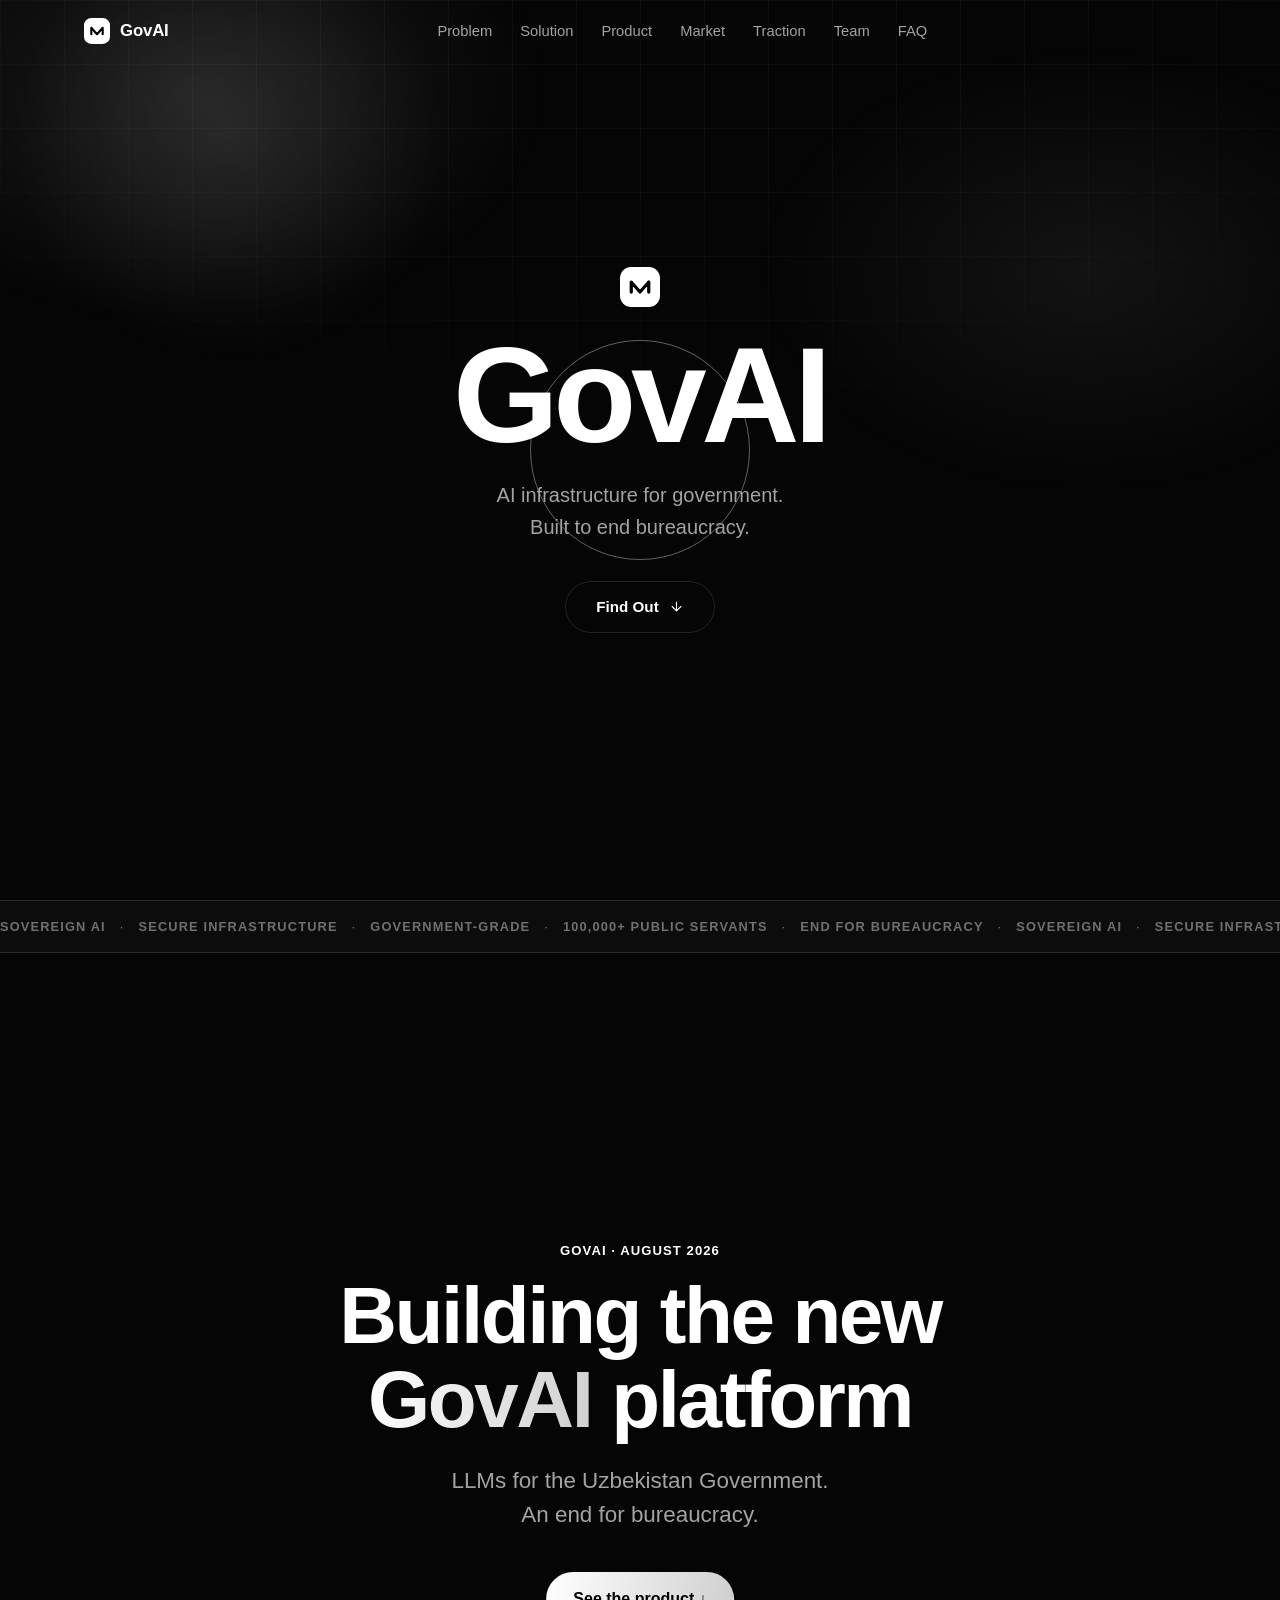
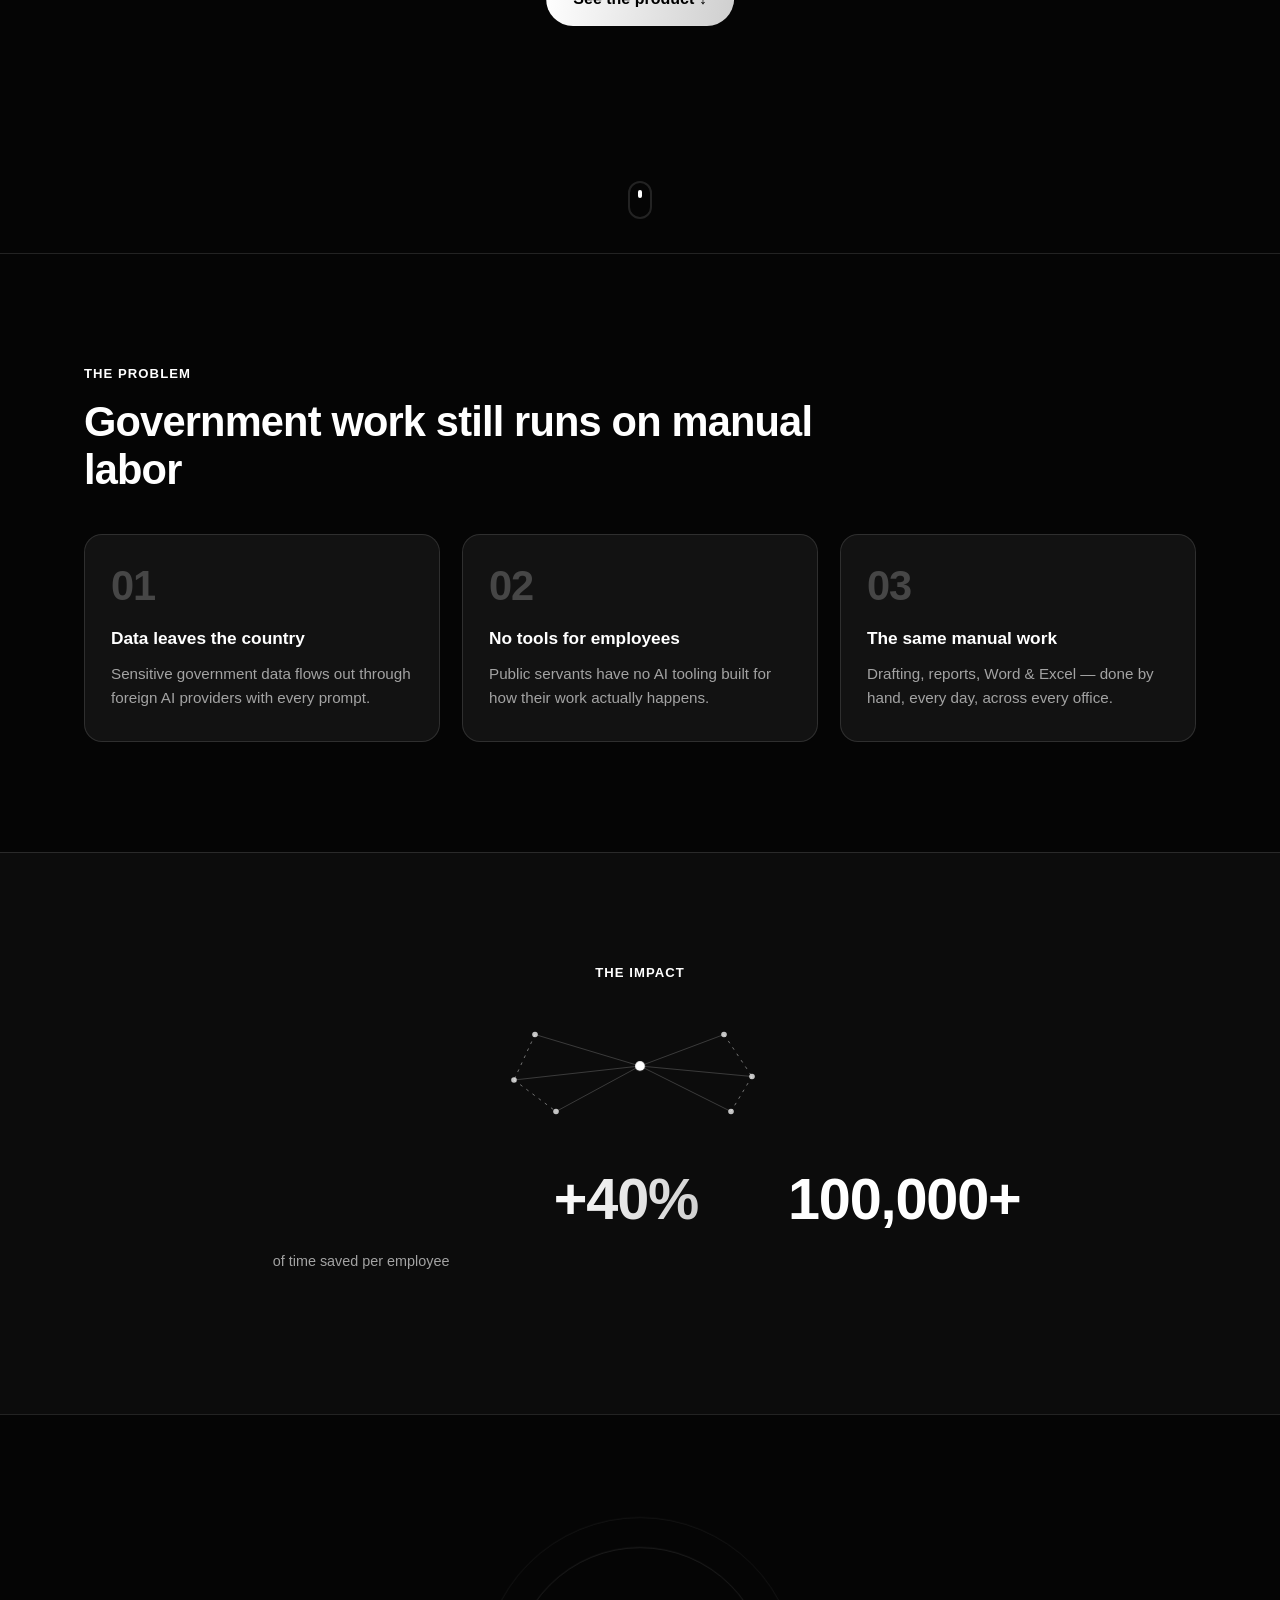
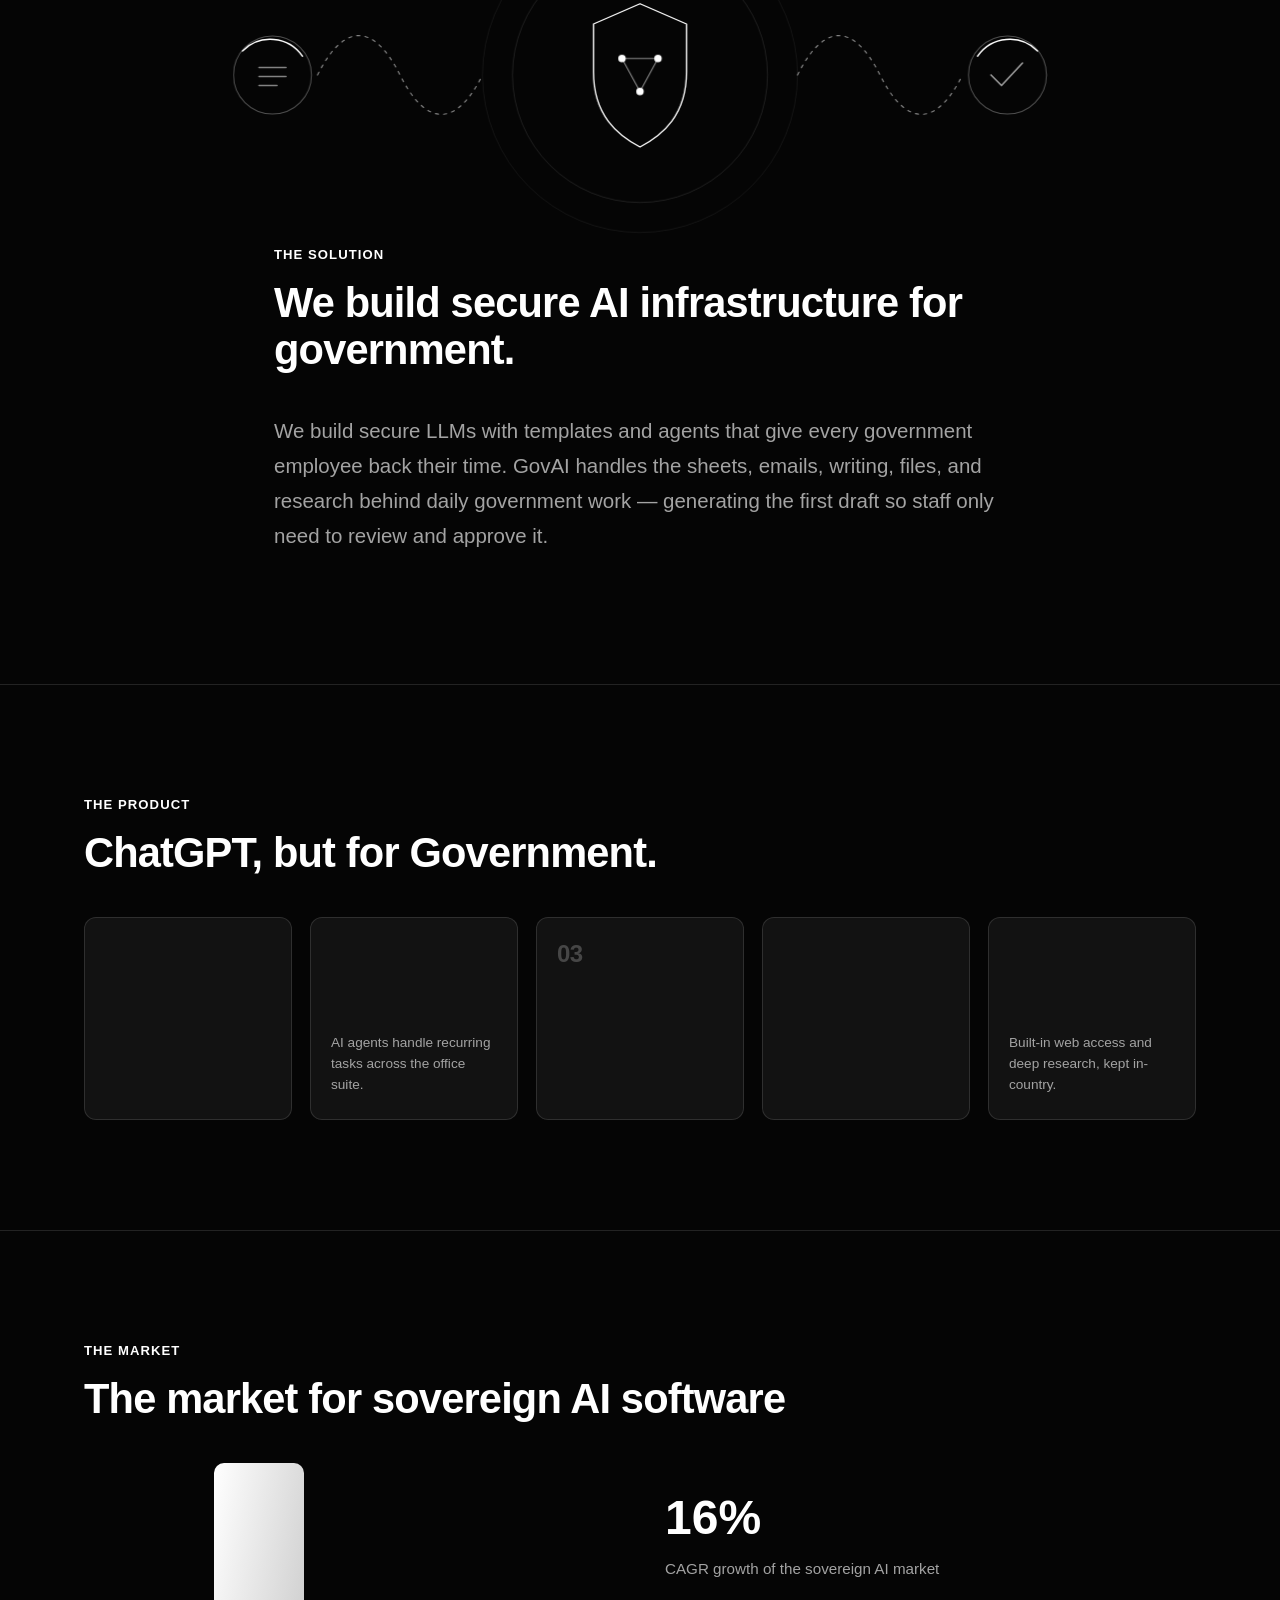
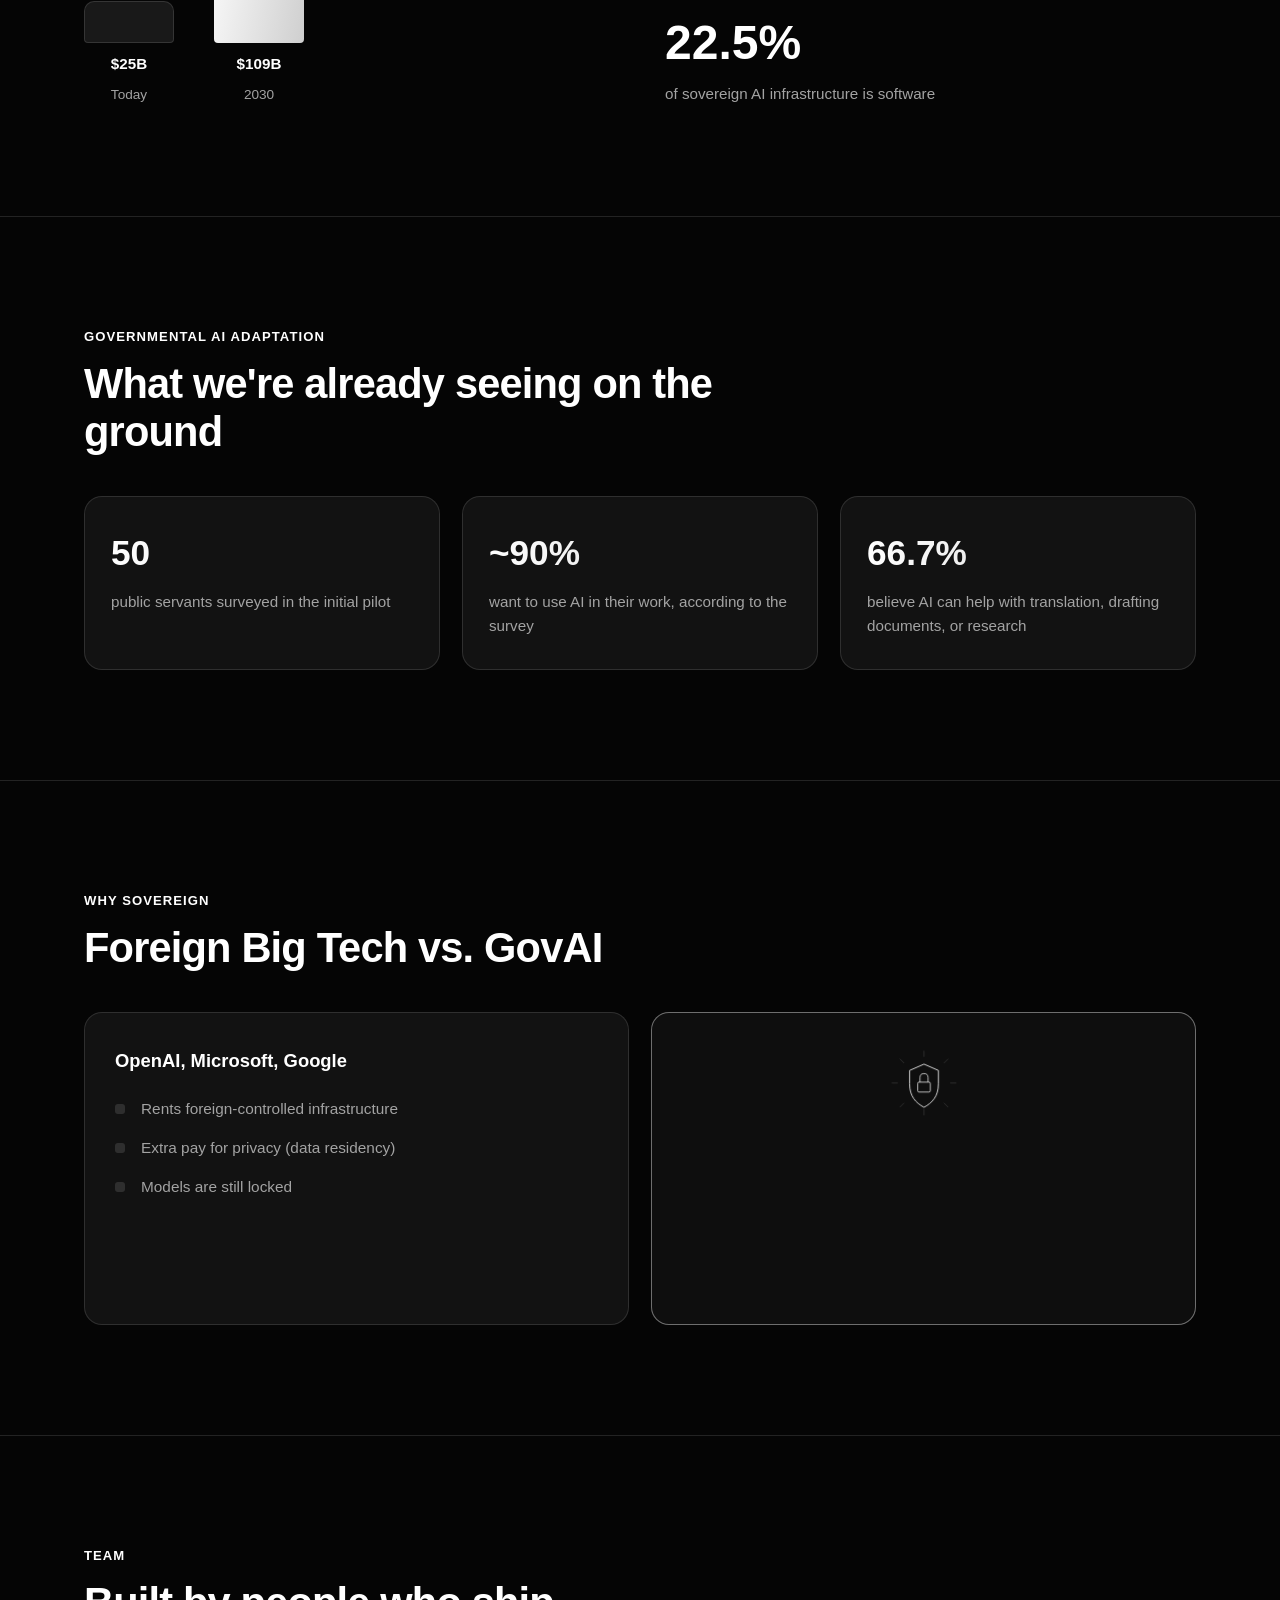
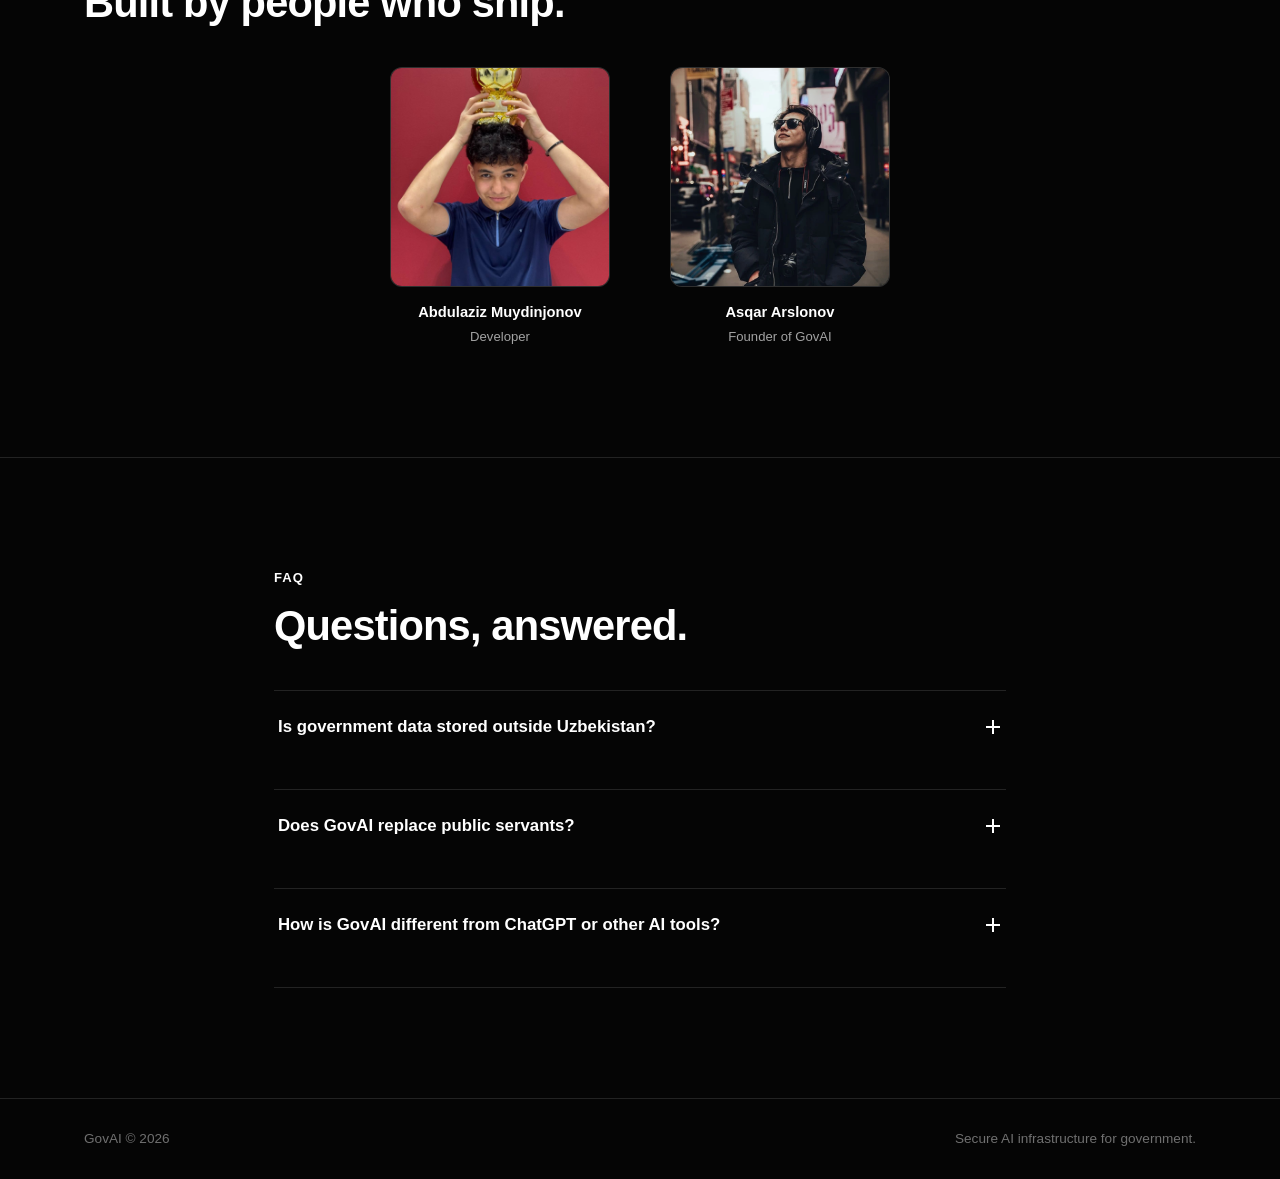
==== index.html @ abc2621f "Publish GovAI landing page Replaces the placeholder index.html with the GovAI site (sovereign AI inf" ====
<!DOCTYPE html>
<html lang="en">
<head>
<meta charset="UTF-8" />
<meta name="viewport" content="width=device-width, initial-scale=1, viewport-fit=cover" />
<title>GovAI — LLMs for the Uzbekistan Government</title>
<meta name="description" content="GovAI is secure AI infrastructure built for government. Sovereign LLMs, agents and templates that give every public servant their time back — an end for bureaucracy." />
<meta property="og:title" content="GovAI — LLMs for the Uzbekistan Government" />
<meta property="og:description" content="Secure, sovereign AI infrastructure for 100,000+ public servants. ChatGPT, but for government." />
<meta property="og:type" content="website" />
<link rel="icon" href="data:image/svg+xml,%3Csvg xmlns='http://www.w3.org/2000/svg' viewBox='0 0 32 32'%3E%3Crect width='32' height='32' rx='8' fill='%23000000'/%3E%3Cpath d='M9 20V12l7 8 7-8v8' stroke='%23ffffff' stroke-width='2.4' fill='none' stroke-linecap='round' stroke-linejoin='round'/%3E%3C/svg%3E" />
<link rel="stylesheet" href="assets/style.css?v=10" />
<noscript><style>.reveal{opacity:1!important;transform:none!important}</style></noscript>
</head>
<body>

<div class="bg-grid" aria-hidden="true"></div>
<div class="bg-glow" aria-hidden="true"></div>
<div class="scroll-progress" id="scrollProgress" aria-hidden="true"></div>

<header class="nav" id="nav">
  <div class="nav-inner container">
    <a href="#top" class="brand">
      <span class="brand-mark" aria-hidden="true">
        <svg viewBox="0 0 32 32" width="26" height="26"><rect width="32" height="32" rx="9" fill="#ffffff"/><path d="M9 20V12l7 8 7-8v8" stroke="#000000" stroke-width="2.6" fill="none" stroke-linecap="round" stroke-linejoin="round"/></svg>
      </span>
      GovAI
    </a>

    <nav class="nav-links" id="navLinks">
      <a href="#problem">Problem</a>
      <a href="#solution">Solution</a>
      <a href="#product">Product</a>
      <a href="#market">Market</a>
      <a href="#traction">Traction</a>
      <a href="#team">Team</a>
      <a href="#faq">FAQ</a>
    </nav>

    <div class="nav-actions">
      <button class="nav-toggle" id="navToggle" aria-label="Toggle menu" aria-expanded="false">
        <span></span><span></span><span></span>
      </button>
    </div>
  </div>
</header>

<main id="top">

  <!-- INTRO / GATE -->
  <section class="intro" id="intro">
    <div class="intro-rings" aria-hidden="true"><span></span><span></span><span></span></div>
    <div class="intro-spotlight" id="introSpotlight" aria-hidden="true"></div>
    <div class="container intro-inner">
      <span class="intro-mark" aria-hidden="true">
        <svg viewBox="0 0 32 32" width="40" height="40"><rect width="32" height="32" rx="9" fill="#ffffff"/><path d="M9 20V12l7 8 7-8v8" stroke="#000000" stroke-width="2.6" fill="none" stroke-linecap="round" stroke-linejoin="round"/></svg>
      </span>
      <h1 class="intro-word">GovAI</h1>
      <p class="intro-tag">AI infrastructure for government.<br class="br-desktop" />Built to end bureaucracy.</p>
      <a href="#hero" class="intro-btn">
        <span>Find Out</span>
        <svg class="intro-btn-arrow" viewBox="0 0 24 24" fill="none"><path d="M12 5v14M5 12l7 7 7-7" stroke="currentColor" stroke-width="1.8" stroke-linecap="round" stroke-linejoin="round"/></svg>
      </a>
    </div>
  </section>

  <!-- MARQUEE -->
  <div class="marquee" aria-hidden="true">
    <div class="marquee-track">
      <span>Sovereign AI</span><span class="dot">&middot;</span>
      <span>Secure Infrastructure</span><span class="dot">&middot;</span>
      <span>Government-Grade</span><span class="dot">&middot;</span>
      <span>100,000+ Public Servants</span><span class="dot">&middot;</span>
      <span>End for Bureaucracy</span><span class="dot">&middot;</span>
      <span>Sovereign AI</span><span class="dot">&middot;</span>
      <span>Secure Infrastructure</span><span class="dot">&middot;</span>
      <span>Government-Grade</span><span class="dot">&middot;</span>
      <span>100,000+ Public Servants</span><span class="dot">&middot;</span>
      <span>End for Bureaucracy</span><span class="dot">&middot;</span>
    </div>
  </div>

  <!-- HERO -->
  <section class="hero" id="hero">
    <div class="container hero-inner">
      <p class="eyebrow reveal">GovAI &middot; August 2026</p>
      <h1 class="hero-title reveal">
        Building the new <span class="grad">GovAI</span> platform
      </h1>
      <p class="hero-sub reveal">
        LLMs for the Uzbekistan Government.<br class="br-desktop" />
        An end for bureaucracy.
      </p>
      <div class="hero-actions reveal">
        <a href="#product" class="btn btn-primary btn-lg">See the product ↓</a>
      </div>
    </div>
    <div class="hero-scroll" aria-hidden="true"><span></span></div>
  </section>

  <!-- PROBLEM -->
  <section class="section" id="problem">
    <div class="container">
      <p class="eyebrow reveal">The problem</p>
      <h2 class="section-title reveal">Government work still runs on manual labor</h2>

      <div class="grid-3">
        <div class="card reveal tilt">
          <span class="card-index">01</span>
          <h3>Data leaves the country</h3>
          <p>Sensitive government data flows out through foreign AI providers with every prompt.</p>
        </div>
        <div class="card reveal tilt">
          <span class="card-index">02</span>
          <h3>No tools for employees</h3>
          <p>Public servants have no AI tooling built for how their work actually happens.</p>
        </div>
        <div class="card reveal tilt">
          <span class="card-index">03</span>
          <h3>The same manual work</h3>
          <p>Drafting, reports, Word &amp; Excel — done by hand, every day, across every office.</p>
        </div>
      </div>
    </div>
  </section>

  <!-- IMPACT -->
  <section class="section impact" id="impact">
    <div class="container">
      <p class="eyebrow reveal">The impact</p>
      <svg class="illus illus-network reveal" viewBox="0 0 600 200" fill="none" aria-hidden="true">
        <g stroke="rgba(255,255,255,.25)" stroke-width="1.1">
          <line x1="300" y1="100" x2="150" y2="55"/>
          <line x1="300" y1="100" x2="120" y2="120"/>
          <line x1="300" y1="100" x2="180" y2="165"/>
          <line x1="300" y1="100" x2="420" y2="55"/>
          <line x1="300" y1="100" x2="460" y2="115"/>
          <line x1="300" y1="100" x2="430" y2="165"/>
        </g>
        <g class="illus-flow" stroke="rgba(255,255,255,.5)" stroke-width="1.2" stroke-dasharray="4 7">
          <line x1="150" y1="55" x2="120" y2="120"/>
          <line x1="120" y1="120" x2="180" y2="165"/>
          <line x1="420" y1="55" x2="460" y2="115"/>
          <line x1="460" y1="115" x2="430" y2="165"/>
        </g>
        <g fill="rgba(255,255,255,.75)">
          <circle cx="150" cy="55" r="4"/>
          <circle cx="120" cy="120" r="4"/>
          <circle cx="180" cy="165" r="4"/>
          <circle cx="420" cy="55" r="4"/>
          <circle cx="460" cy="115" r="4"/>
          <circle cx="430" cy="165" r="4"/>
        </g>
        <circle class="illus-hub" cx="300" cy="100" r="7" fill="#fff"/>
      </svg>
      <div class="impact-grid">
        <div class="impact-stat reveal tilt">
          <span class="impact-num" data-count-text="20–50%">0%</span>
          <span class="impact-label">of time saved per employee</span>
        </div>
        <div class="impact-stat reveal tilt">
          <span class="impact-num accent" data-count-text="+40%">0%</span>
          <span class="impact-label">work quality boost in the office suite</span>
        </div>
        <div class="impact-stat reveal tilt">
          <span class="impact-num" data-count-to="100000" data-count-suffix="+">0</span>
          <span class="impact-label">public servants — the addressable workforce</span>
        </div>
      </div>
    </div>
  </section>

  <!-- SOLUTION -->
  <section class="section" id="solution">
    <div class="container illus-wrap reveal">
      <svg class="illus" viewBox="0 0 1200 400" fill="none" aria-hidden="true">
        <circle class="illus-arc" cx="600" cy="200" r="170" stroke="rgba(255,255,255,.16)" stroke-width="1"/>
        <circle class="illus-arc illus-arc-slow" cx="600" cy="200" r="210" stroke="rgba(255,255,255,.1)" stroke-width="1"/>
        <path class="illus-flow" d="M170,200 C205,130 245,130 280,200 C315,270 355,270 390,200" stroke="rgba(255,255,255,.5)" stroke-width="1.6" stroke-linecap="round" stroke-dasharray="4 7"/>
        <path class="illus-flow" d="M810,200 C845,130 885,130 920,200 C955,270 995,270 1030,200" stroke="rgba(255,255,255,.5)" stroke-width="1.6" stroke-linecap="round" stroke-dasharray="4 7"/>
        <circle cx="110" cy="200" r="52" stroke="rgba(255,255,255,.3)" stroke-width="1.4"/>
        <path d="M70,168 A52,52 0 0 1 150,175" stroke="#fff" stroke-width="1.8" stroke-linecap="round"/>
        <path d="M92,190 h36 M92,202 h36 M92,214 h24" stroke="rgba(255,255,255,.5)" stroke-width="2" stroke-linecap="round"/>
        <circle cx="1090" cy="200" r="52" stroke="rgba(255,255,255,.3)" stroke-width="1.4"/>
        <path d="M1130,168 A52,52 0 0 0 1050,175" stroke="#fff" stroke-width="1.8" stroke-linecap="round"/>
        <path d="M1068,200 l14,14 l28,-30" stroke="rgba(255,255,255,.6)" stroke-width="2.2" stroke-linecap="round" stroke-linejoin="round" fill="none"/>
        <path d="M600,105 L662,132 V196 C662,254 630,280 600,296 C570,280 538,254 538,196 V132 Z" stroke="#fff" stroke-width="1.8" stroke-linejoin="round"/>
        <g class="illus-hub">
          <line x1="576" y1="178" x2="624" y2="178" stroke="rgba(255,255,255,.55)" stroke-width="1.4"/>
          <line x1="576" y1="178" x2="600" y2="222" stroke="rgba(255,255,255,.55)" stroke-width="1.4"/>
          <line x1="624" y1="178" x2="600" y2="222" stroke="rgba(255,255,255,.55)" stroke-width="1.4"/>
          <circle cx="576" cy="178" r="5" fill="#fff"/>
          <circle cx="624" cy="178" r="5" fill="#fff"/>
          <circle cx="600" cy="222" r="5" fill="#fff"/>
        </g>
      </svg>
    </div>
    <div class="container narrow">
      <p class="eyebrow reveal">The solution</p>
      <h2 class="section-title reveal">We build secure AI infrastructure for government.</h2>
      <p class="lead reveal">
        We build secure LLMs with templates and agents that give every government employee
        back their time. GovAI handles the sheets, emails, writing, files, and research
        behind daily government work — generating the first draft so staff only need to
        review and approve it.
      </p>
    </div>
  </section>

  <!-- PRODUCT -->
  <section class="section" id="product">
    <div class="container">
      <p class="eyebrow reveal">The product</p>
      <h2 class="section-title reveal">ChatGPT, but for Government.</h2>

      <div class="grid-5">
        <div class="feature reveal tilt">
          <span class="feature-index">01</span>
          <h3>Integrated with government portals</h3>
          <p>Connected directly with Ijro.uz and existing workflows.</p>
        </div>
        <div class="feature reveal tilt">
          <span class="feature-index">02</span>
          <h3>Automated workspace</h3>
          <p>AI agents handle recurring tasks across the office suite.</p>
        </div>
        <div class="feature reveal tilt">
          <span class="feature-index">03</span>
          <h3>AI specialists per sector</h3>
          <p>Purpose-built specialists for each government sector.</p>
        </div>
        <div class="feature reveal tilt">
          <span class="feature-index">04</span>
          <h3>Secure &amp; sovereign</h3>
          <p>Encrypted chats, run on sovereign infrastructure end to end.</p>
        </div>
        <div class="feature reveal tilt">
          <span class="feature-index">05</span>
          <h3>GovAI Web &amp; Research</h3>
          <p>Built-in web access and deep research, kept in-country.</p>
        </div>
      </div>
    </div>
  </section>

  <!-- MARKET -->
  <section class="section" id="market">
    <div class="container">
      <p class="eyebrow reveal">The market</p>
      <h2 class="section-title reveal">The market for sovereign AI software</h2>

      <div class="market-grid">
        <div class="market-chart reveal" aria-hidden="true">
          <div class="bar-row">
            <div class="bar">
              <div class="bar-track"><div class="bar-fill" style="--h:23%"></div></div>
              <span class="bar-value">$25B</span>
              <span class="bar-period">Today</span>
            </div>
            <div class="bar">
              <div class="bar-track"><div class="bar-fill grad-fill" style="--h:100%"></div></div>
              <span class="bar-value">$109B</span>
              <span class="bar-period">2030</span>
            </div>
          </div>
        </div>

        <div class="market-facts">
          <div class="market-fact reveal">
            <span class="market-fact-num">16%</span>
            <span class="market-fact-label">CAGR growth of the sovereign AI market</span>
          </div>
          <div class="market-fact reveal">
            <span class="market-fact-num">22.5%</span>
            <span class="market-fact-label">of sovereign AI infrastructure is software</span>
          </div>
        </div>
      </div>
    </div>
  </section>

  <!-- TRACTION -->
  <section class="section" id="traction">
    <div class="container">
      <p class="eyebrow reveal">Governmental AI adaptation</p>
      <h2 class="section-title reveal">What we're already seeing on the ground</h2>

      <div class="grid-3">
        <div class="card reveal tilt">
          <span class="card-num">50</span>
          <p>public servants surveyed in the initial pilot</p>
        </div>
        <div class="card reveal tilt">
          <span class="card-num">~90%</span>
          <p>want to use AI in their work, according to the survey</p>
        </div>
        <div class="card reveal tilt">
          <span class="card-num">66.7%</span>
          <p>believe AI can help with translation, drafting documents, or research</p>
        </div>
      </div>
    </div>
  </section>

  <!-- COMPARISON -->
  <section class="section" id="compare">
    <div class="container">
      <p class="eyebrow reveal">Why sovereign</p>
      <h2 class="section-title reveal">Foreign Big Tech vs. GovAI</h2>

      <div class="compare-grid reveal">
        <div class="compare-col tilt">
          <h3 class="compare-head">OpenAI, Microsoft, Google</h3>
          <ul class="compare-list">
            <li>Rents foreign-controlled infrastructure</li>
            <li>Extra pay for privacy (data residency)</li>
            <li>Models are still locked</li>
          </ul>
        </div>
        <div class="compare-col compare-col-highlight tilt">
          <svg class="illus-shield" viewBox="0 0 160 160" fill="none" aria-hidden="true">
            <g stroke="rgba(255,255,255,.3)" stroke-width="1">
              <line x1="80" y1="8" x2="80" y2="22"/>
              <line x1="80" y1="138" x2="80" y2="152"/>
              <line x1="8" y1="80" x2="22" y2="80"/>
              <line x1="138" y1="80" x2="152" y2="80"/>
              <line x1="26" y1="26" x2="36" y2="36"/>
              <line x1="134" y1="26" x2="124" y2="36"/>
              <line x1="26" y1="134" x2="36" y2="124"/>
              <line x1="134" y1="134" x2="124" y2="124"/>
            </g>
            <path d="M80,38 L112,52 V82 C112,110 98,124 80,134 C62,124 48,110 48,82 V52 Z" stroke="#fff" stroke-width="1.8" stroke-linejoin="round"/>
            <rect x="66" y="78" width="28" height="22" rx="3" stroke="#fff" stroke-width="1.6"/>
            <path d="M71,78 V68 A9,9 0 0 1 89,68 V78" stroke="#fff" stroke-width="1.6"/>
          </svg>
          <h3 class="compare-head grad">GovAI</h3>
          <ul class="compare-list">
            <li>Full ownership of the product</li>
            <li>Runs on local government servers &amp; infrastructure</li>
            <li>Full control over models &amp; underlying systems</li>
          </ul>
        </div>
      </div>
    </div>
  </section>

  <!-- TEAM -->
  <section class="section" id="team">
    <div class="container">
      <p class="eyebrow reveal">Team</p>
      <h2 class="section-title reveal">Built by people who ship.</h2>

      <div class="team-grid">
        <div class="team-card reveal tilt">
          <div class="team-photo">
            <img src="assets/team/abdulaziz.jpg" alt="Abdulaziz Muydinjonov" loading="lazy" />
          </div>
          <div class="team-info">
            <h3>Abdulaziz Muydinjonov</h3>
            <p>Developer</p>
          </div>
        </div>
        <div class="team-card reveal tilt">
          <div class="team-photo">
            <img src="assets/team/asqar.webp" alt="Asqar Arslonov" loading="lazy" />
          </div>
          <div class="team-info">
            <h3>Asqar Arslonov</h3>
            <p>Founder of GovAI</p>
          </div>
        </div>
      </div>
    </div>
  </section>

  <!-- FAQ -->
  <section class="section" id="faq">
    <div class="container narrow">
      <p class="eyebrow reveal">FAQ</p>
      <h2 class="section-title reveal">Questions, answered.</h2>

      <div class="faq-list">
        <div class="faq-item reveal">
          <button class="faq-question" aria-expanded="false">
            <span>Is government data stored outside Uzbekistan?</span>
            <span class="faq-toggle" aria-hidden="true"></span>
          </button>
          <div class="faq-answer">
            <p>No. GovAI runs entirely on local government servers and infrastructure — no data ever leaves the country.</p>
          </div>
        </div>
        <div class="faq-item reveal">
          <button class="faq-question" aria-expanded="false">
            <span>Does GovAI replace public servants?</span>
            <span class="faq-toggle" aria-hidden="true"></span>
          </button>
          <div class="faq-answer">
            <p>No. GovAI drafts and prepares the work — every output is still reviewed and approved by staff before it's used.</p>
          </div>
        </div>
        <div class="faq-item reveal">
          <button class="faq-question" aria-expanded="false">
            <span>How is GovAI different from ChatGPT or other AI tools?</span>
            <span class="faq-toggle" aria-hidden="true"></span>
          </button>
          <div class="faq-answer">
            <p>GovAI is built specifically for government workflows — integrated with portals like Ijro.uz, with sector-specific AI specialists and full sovereign control over the models and infrastructure.</p>
          </div>
        </div>
      </div>
    </div>
  </section>

</main>

<footer class="footer">
  <div class="container footer-inner">
    <span>GovAI &copy; 2026</span>
    <span class="footer-tag">Secure AI infrastructure for government.</span>
  </div>
</footer>

<a href="#top" class="back-to-top" id="backToTop" aria-label="Back to top">
  <svg viewBox="0 0 24 24" fill="none"><path d="M12 19V5M5 12l7-7 7 7" stroke="currentColor" stroke-width="2" stroke-linecap="round" stroke-linejoin="round"/></svg>
</a>

<script src="assets/script.js?v=4"></script>
</body>
</html>
---- assets/style.css ----
/* ---------- Design tokens ---------- */
:root{
  --bg: #050505;
  --bg-alt: #0c0c0c;
  --surface: #121212;
  --surface-2: #191919;
  --border: rgba(255,255,255,.12);
  --text: #ffffff;
  --text-dim: #a3a3a3;
  --text-dimmer: #707070;
  --primary: #ffffff;
  --primary-2: #ffffff;
  --grad: linear-gradient(100deg, #ffffff, #cfcfcf);
  --radius: 18px;
  --radius-sm: 12px;
  --container: 1160px;
  --ease: cubic-bezier(.22,.9,.34,1);
}

*,*::before,*::after{ box-sizing: border-box; }
html{ scroll-behavior: smooth; }
@media (prefers-reduced-motion: reduce){
  html{ scroll-behavior: auto; }
  *{ animation-duration: .01ms !important; transition-duration: .01ms !important; }
}

body{
  margin:0;
  background: var(--bg);
  color: var(--text);
  font-family: -apple-system, BlinkMacSystemFont, "Segoe UI", Inter, Roboto, Helvetica, Arial, sans-serif;
  line-height: 1.5;
  -webkit-font-smoothing: antialiased;
  overflow-x: hidden;
}

img,svg{ display:block; max-width:100%; }
a{ color: inherit; }

.container{ width: 100%; max-width: var(--container); margin: 0 auto; padding: 0 24px; }
.narrow{ max-width: 780px; }

/* ---------- Background layers ---------- */
.bg-grid{
  position: fixed; inset: -64px; z-index: 0; pointer-events: none;
  background-image:
    linear-gradient(rgba(255,255,255,.035) 1px, transparent 1px),
    linear-gradient(90deg, rgba(255,255,255,.035) 1px, transparent 1px);
  background-size: 64px 64px;
  mask-image: radial-gradient(ellipse 80% 60% at 50% 0%, #000 40%, transparent 90%);
  animation: gridDrift 16s linear infinite;
  will-change: transform;
}
@keyframes gridDrift{
  from{ transform: translate3d(0,0,0); }
  to{ transform: translate3d(-64px,-64px,0); }
}
@media (prefers-reduced-motion: reduce){
  .bg-grid{ animation: none; }
}
/* ---------- Scroll progress ---------- */
.scroll-progress{
  position: fixed; top:0; left:0; width:100%; height: 3px; z-index: 100;
  background: var(--grad); transform: scaleX(0); transform-origin: left;
  will-change: transform;
}

/* ---------- Back to top ---------- */
.back-to-top{
  position: fixed; right: 24px; bottom: 24px; z-index: 60;
  width: 46px; height: 46px; border-radius: 50%;
  background: rgba(255,255,255,.06); border: 1px solid var(--border); color: var(--text);
  display:flex; align-items:center; justify-content:center; text-decoration:none;
  opacity: 0; pointer-events: none; transform: translateY(10px);
  transition: opacity .3s var(--ease), transform .3s var(--ease), background-color .2s var(--ease), border-color .2s var(--ease), color .2s var(--ease);
}
.back-to-top.visible{ opacity: 1; pointer-events: auto; transform: translateY(0); }
.back-to-top:hover{ background: #fff; color: #000; border-color: #fff; }
.back-to-top svg{ width: 18px; height: 18px; }
@media (max-width: 560px){
  .back-to-top{ right: 16px; bottom: 16px; width: 42px; height: 42px; }
}

.bg-glow{
  position: fixed; inset: 0; z-index: 0; pointer-events: none;
  background:
    radial-gradient(600px 400px at 15% 10%, rgba(255,255,255,.09), transparent 60%),
    radial-gradient(560px 380px at 85% 30%, rgba(255,255,255,.06), transparent 60%);
}

main, header, footer{ position: relative; z-index: 1; }

/* ---------- Nav ---------- */
.nav{
  position: fixed; top:0; left:0; right:0; z-index: 50;
  padding: 18px 0;
  transition: background-color .3s var(--ease), border-color .3s var(--ease), padding .3s var(--ease);
  border-bottom: 1px solid transparent;
}
.nav.scrolled{
  background: rgba(5,5,5,.86);
  backdrop-filter: blur(8px);
  -webkit-backdrop-filter: blur(8px);
  border-bottom-color: var(--border);
  padding: 12px 0;
}
.nav-inner{ display:flex; align-items:center; justify-content: space-between; gap: 24px; }
.brand{ display:flex; align-items:center; gap:10px; font-weight:700; font-size:1.05rem; letter-spacing:-.01em; text-decoration:none; }
.brand-mark{ display:inline-flex; }

.nav-links{ display:flex; gap: 28px; }
.nav-links a{ font-size: .92rem; color: var(--text-dim); text-decoration:none; transition: color .2s; }
.nav-links a:hover{ color: var(--text); }

.nav-actions{ display:flex; align-items:center; gap: 10px; }
.nav-toggle{ display:none; flex-direction:column; justify-content:center; gap:5px; width:38px; height:38px; background:none; border:1px solid var(--border); border-radius:10px; cursor:pointer; }
.nav-toggle span{ display:block; width:16px; height:2px; margin:0 auto; background: var(--text); border-radius:2px; transition: transform .25s var(--ease), opacity .25s; }

/* ---------- Buttons ---------- */
.btn{
  display: inline-flex; align-items:center; justify-content:center; gap:8px;
  padding: 10px 18px; border-radius: 999px; font-size: .92rem; font-weight: 600;
  text-decoration: none; white-space: nowrap; border: 1px solid transparent;
  transition: transform .2s var(--ease), background-color .2s, border-color .2s, opacity .2s;
}
.btn:active{ transform: scale(.97); }
.btn-primary{ background: var(--grad); color: #000; }
.btn-primary:hover{ opacity: .9; }
.btn-ghost{ background: transparent; color: var(--text); border-color: var(--border); }
.btn-ghost:hover{ background: rgba(255,255,255,.06); }
.btn-lg{ padding: 14px 26px; font-size: 1rem; }

/* ---------- Type ---------- */
.eyebrow{
  font-size: .82rem; font-weight: 700; letter-spacing: .08em; text-transform: uppercase;
  color: var(--primary); margin: 0 0 14px;
}
.section-title{
  font-size: clamp(1.7rem, 3.4vw, 2.6rem);
  font-weight: 700; letter-spacing: -.02em; line-height: 1.15;
  margin: 0 0 40px; max-width: 760px;
}
.lead{ font-size: clamp(1.05rem, 1.6vw, 1.3rem); color: var(--text-dim); line-height: 1.7; }

.grad{ background: var(--grad); -webkit-background-clip: text; background-clip: text; color: transparent; }

/* ---------- Sections ---------- */
.section{ padding: 110px 0; border-top: 1px solid var(--border); }
@media (max-width: 720px){ .section{ padding: 76px 0; } }

/* ---------- Intro / Gate ---------- */
.intro{
  min-height: 100svh; display:flex; align-items:center; justify-content:center;
  text-align:center; position:relative; overflow:hidden;
}
.intro-inner{ position:relative; z-index:2; display:flex; flex-direction:column; align-items:center; gap: 16px; }

.intro-mark{
  display:inline-flex; margin-bottom: 4px;
  opacity: 0; animation: introPopMark .8s cubic-bezier(.34,1.56,.64,1) .15s forwards;
}
.intro-word{
  font-size: clamp(3.2rem, 13vw, 8.5rem); font-weight: 800; letter-spacing: -.04em;
  line-height: 1; margin: 0;
  opacity: 0; animation: introPopWord .85s cubic-bezier(.22,1,.36,1) .4s forwards;
}
.intro-tag{
  font-size: clamp(1rem, 2vw, 1.25rem); color: var(--text-dim); margin: 0; line-height: 1.6;
  opacity: 0; animation: introFadeUp .7s cubic-bezier(.22,1,.36,1) .8s forwards;
}
.intro-btn{
  margin-top: 22px; display:inline-flex; align-items:center; gap: 10px;
  padding: 14px 30px; border: 1px solid var(--border); border-radius: 999px;
  text-decoration: none; color: var(--text); font-weight: 600; font-size: .95rem;
  transition: background-color .25s var(--ease), color .25s var(--ease), border-color .25s var(--ease), transform .25s var(--ease);
  opacity: 0; animation: introFadeUp .7s cubic-bezier(.22,1,.36,1) 1s forwards;
}
.intro-btn:hover{ background: #fff; color: #000; border-color: #fff; transform: translateY(-2px); }
.intro-btn-arrow{ width: 15px; height: 15px; animation: introBob 1.8s ease-in-out infinite 1.8s; }

@keyframes introPopMark{
  0%{ opacity: 0; transform: scale(.35) rotate(-10deg); }
  55%{ opacity: 1; transform: scale(1.15) rotate(4deg); }
  80%{ transform: scale(.96) rotate(-1deg); }
  100%{ opacity: 1; transform: scale(1) rotate(0deg); }
}
@keyframes introPopWord{
  0%{ opacity: 0; transform: translateY(28px) scale(.9); }
  100%{ opacity: 1; transform: translateY(0) scale(1); }
}
@keyframes introFadeUp{
  0%{ opacity: 0; transform: translateY(16px); }
  100%{ opacity: 1; transform: translateY(0); }
}
@keyframes introBob{ 0%,100%{ transform: translateY(0); } 50%{ transform: translateY(4px); } }

.intro-rings{ position:absolute; inset:0; z-index:1; display:flex; align-items:center; justify-content:center; pointer-events:none; }
.intro-rings span{
  position:absolute; width: 220px; height: 220px; border: 1px solid rgba(255,255,255,.14);
  border-radius: 50%; opacity: 0; will-change: transform, opacity;
  animation: ringFadeIn .8s ease forwards, ringPulse 4.5s ease-out infinite 1.2s;
  animation-delay: .2s, 1.2s;
}
.intro-rings span:nth-child(2){ animation-delay: .2s, 2.7s; }
.intro-rings span:nth-child(3){ animation-delay: .2s, 4.2s; }
@keyframes ringFadeIn{ to{ opacity: 1; } }
@keyframes ringPulse{
  0%{ transform: scale(.55); opacity: .55; }
  100%{ transform: scale(2.8); opacity: 0; }
}

@media (prefers-reduced-motion: reduce){
  .intro-mark, .intro-word, .intro-tag, .intro-btn, .intro-rings span{
    animation: none !important; opacity: 1 !important; transform: none !important;
  }
}
.intro-spotlight{
  position:absolute; top:0; left:0; z-index:1; pointer-events:none;
  width: 460px; height: 460px; margin-left: -230px; margin-top: -230px;
  border-radius: 50%;
  background: radial-gradient(circle, rgba(255,255,255,.08), transparent 70%);
  transform: translate3d(50%, 30%, 0);
  will-change: transform;
}

/* ---------- Marquee ---------- */
.marquee{
  border-top: 1px solid var(--border); border-bottom: 1px solid var(--border);
  background: var(--bg-alt); overflow: hidden; padding: 16px 0; position: relative; z-index: 1;
}
.marquee-track{
  display:flex; align-items:center; width: max-content; gap: 14px;
  animation: marqueeScroll 30s linear infinite;
  will-change: transform;
}
.marquee:hover .marquee-track{ animation-play-state: paused; }
.marquee-track span{
  font-size: .8rem; font-weight: 700; letter-spacing: .09em; text-transform: uppercase;
  color: var(--text-dimmer); white-space: nowrap;
}
.marquee-track span.dot{ color: var(--text-dimmer); font-weight: 400; }
@keyframes marqueeScroll{
  from{ transform: translateX(0); }
  to{ transform: translateX(-50%); }
}

/* ---------- Line-art illustrations ---------- */
.illus-wrap{ display:flex; justify-content:center; margin-bottom: 20px; }
.illus{ width: 100%; max-width: 900px; height: auto; overflow: visible; }
.illus-arc{ transform-origin: 600px 200px; animation: illusRotate 60s linear infinite; will-change: transform; }
.illus-arc-slow{ animation-duration: 90s; animation-direction: reverse; }
@keyframes illusRotate{ to{ transform: rotate(360deg); } }
.illus-hub{ transform-box: fill-box; transform-origin: center; animation: hubPulse 2.6s ease-in-out infinite; will-change: transform, opacity; }
@keyframes hubPulse{ 0%,100%{ transform: scale(1); opacity:1; } 50%{ transform: scale(1.25); opacity:.7; } }

.illus-flow{ animation: flowDash 1.3s linear infinite; }
@keyframes flowDash{ to{ stroke-dashoffset: -22; } }
@media (prefers-reduced-motion: reduce){
  .illus-flow{ animation: none; }
}

.illus-network{ width: 100%; max-width: 420px; height: auto; margin: 4px auto 10px; display:block; }

.illus-shield{ width: 72px; height: 72px; margin: 0 auto 20px; display:block; }

@media (prefers-reduced-motion: reduce){
  .illus-arc, .illus-hub{ animation: none; }
}

/* ---------- Hero ---------- */
.hero{
  min-height: 100svh; display:flex; align-items:center; justify-content:center;
  text-align:center; padding: 140px 0 80px;
  position: relative;
}
.hero-inner{ max-width: 880px; }
.hero-title{
  font-size: clamp(2.4rem, 7vw, 5rem);
  font-weight: 800; letter-spacing: -.03em; line-height: 1.05;
  margin: 0 0 22px;
}
.hero-sub{
  font-size: clamp(1.05rem, 2.4vw, 1.4rem);
  color: var(--text-dim); margin: 0 0 40px; line-height: 1.5;
}
.hero-actions{ display:flex; align-items:center; justify-content:center; gap: 14px; flex-wrap: wrap; }
.br-desktop{ display:inline; }
@media (max-width: 560px){ .br-desktop{ display:none; } }

.hero-scroll{
  position:absolute; bottom: 34px; left:50%; transform: translateX(-50%);
  width: 24px; height: 38px; border: 2px solid var(--border); border-radius: 14px;
}
.hero-scroll span{
  position:absolute; top:7px; left:50%; width:4px; height:8px; margin-left:-2px;
  background: var(--primary); border-radius: 2px;
  animation: scrollDot 1.8s ease-in-out infinite;
}
@keyframes scrollDot{
  0%{ opacity:1; transform: translateY(0); }
  70%{ opacity:0; transform: translateY(10px); }
  100%{ opacity:0; transform: translateY(0); }
}

/* ---------- Cards / grids ---------- */
.grid-2{ display:grid; grid-template-columns: repeat(2,1fr); gap: 22px; }
.grid-2-center{ max-width: 560px; margin: 0 auto; }
.grid-3{ display:grid; grid-template-columns: repeat(3,1fr); gap: 22px; }
.grid-4{ display:grid; grid-template-columns: repeat(4,1fr); gap: 22px; }
.grid-5{ display:grid; grid-template-columns: repeat(5,1fr); gap: 18px; }
@media (max-width: 980px){ .grid-3,.grid-4{ grid-template-columns: repeat(2,1fr); } .grid-5{ grid-template-columns: repeat(2,1fr); } }
@media (max-width: 560px){ .grid-2,.grid-3,.grid-4,.grid-5{ grid-template-columns: 1fr; } }

.card{
  background: var(--surface); border: 1px solid var(--border); border-radius: var(--radius);
  padding: 30px 26px; transition: transform .3s var(--ease), border-color .3s;
  position: relative; overflow: hidden;
}
.card:hover{ transform: translateY(-4px); border-color: rgba(255,255,255,.4); }
.card h3{ margin: 4px 0 10px; font-size: 1.08rem; }
.card p{ margin:0; color: var(--text-dim); font-size: .95rem; line-height: 1.6; }
.card-index{
  display:block; font-size: 2.6rem; font-weight: 800; letter-spacing: -.03em; line-height: 1;
  color: rgba(255,255,255,.22);
  margin-bottom: 20px; transition: color .3s var(--ease), transform .3s var(--ease);
}
.card:hover .card-index{ color: rgba(255,255,255,.6); transform: translateX(2px); }
.card-num{ display:block; font-size: 2.2rem; font-weight: 800; background: var(--grad); -webkit-background-clip:text; background-clip:text; color:transparent; margin-bottom: 10px; }

.feature{
  background: var(--surface); border: 1px solid var(--border); border-radius: var(--radius-sm);
  padding: 24px 20px; transition: transform .3s var(--ease), border-color .3s;
}
.feature:hover{ transform: translateY(-3px); border-color: rgba(255,255,255,.35); }
.feature-index{
  display:block; font-size: 1.5rem; font-weight: 800; letter-spacing: -.02em; line-height: 1;
  color: rgba(255,255,255,.22);
  margin-bottom: 16px; transition: color .3s var(--ease);
}
.feature:hover .feature-index{ color: rgba(255,255,255,.6); }
.feature h3{ font-size: .98rem; margin: 0 0 8px; line-height:1.35; }
.feature p{ margin:0; font-size: .85rem; color: var(--text-dim); line-height:1.55; }

/* ---------- Impact ---------- */
.impact{ text-align:center; background: var(--bg-alt); }
.impact-grid{ display:flex; align-items:flex-start; justify-content:center; gap: 50px; flex-wrap: wrap; margin-top: 10px; }
.impact-stat{ display:flex; flex-direction:column; align-items:center; gap:8px; padding: 10px 6px; border-radius: var(--radius-sm); transition: transform .3s var(--ease); }
.impact-num{ font-size: clamp(2.4rem,6vw,3.6rem); font-weight: 800; letter-spacing:-.02em; }
.impact-num.accent{ background: var(--grad); -webkit-background-clip:text; background-clip:text; color:transparent; }
.impact-label{ font-size: .9rem; color: var(--text-dim); max-width: 200px; }

/* ---------- Market ---------- */
.market-grid{ display:grid; grid-template-columns: 1fr 1fr; gap: 50px; align-items:end; }
@media (max-width: 780px){ .market-grid{ grid-template-columns: 1fr; } }
.market-chart{ display:flex; flex-direction:column; gap: 10px; }
.bar-row{ display:flex; align-items:flex-end; gap: 40px; }
.bar{ display:flex; flex-direction:column; align-items:center; width: 90px; gap: 10px; }
.bar-track{ display:flex; align-items:flex-end; width: 100%; height: 180px; }
.bar-fill{ width: 100%; height: var(--h); border-radius: 10px 10px 4px 4px; background: var(--surface-2); border: 1px solid var(--border); transition: height 1s var(--ease); }
.bar-fill.grad-fill{ background: var(--grad); border: none; }
.bar-value{ font-weight: 700; font-size: .95rem; }
.bar-period{ color: var(--text-dim); font-size: .85rem; }

.market-facts{ display:flex; flex-direction:column; gap: 26px; }
.market-fact{ display:flex; flex-direction:column; gap: 4px; }
.market-fact-num{ font-size: clamp(2.2rem,4vw,3rem); font-weight: 800; }
.market-fact-label{ color: var(--text-dim); font-size: .95rem; max-width: 320px; }

/* ---------- Compare ---------- */
.compare-grid{ display:grid; grid-template-columns: 1fr 1fr; gap: 22px; }
@media (max-width: 720px){ .compare-grid{ grid-template-columns: 1fr; } }
.compare-col{ background: var(--surface); border: 1px solid var(--border); border-radius: var(--radius); padding: 34px 30px; }
.compare-col-highlight{ border-color: rgba(255,255,255,.4); background: rgba(255,255,255,.04); }
.compare-head{ margin: 0 0 22px; font-size: 1.15rem; }
.compare-list{ list-style:none; margin:0; padding:0; display:flex; flex-direction:column; gap: 16px; }
.compare-list li{ padding-left: 26px; position: relative; color: var(--text-dim); font-size: .96rem; line-height:1.5; }
.compare-list li::before{ content:""; position:absolute; left:0; top: 7px; width: 10px; height: 10px; border-radius: 3px; background: var(--border); }
.compare-col-highlight .compare-list li{ color: var(--text); }
.compare-col-highlight .compare-list li::before{ background: var(--grad); }

/* ---------- Team ---------- */
.team-grid{ display:flex; justify-content:center; gap: 60px; flex-wrap: wrap; }
@media (max-width: 560px){ .team-grid{ gap: 32px; } }

.team-card{
  display:flex; flex-direction:column; align-items:center; width: 220px;
}
@media (max-width: 560px){ .team-card{ width: 42vw; } }
.team-photo{
  position: relative; aspect-ratio: 1 / 1; width: 100%;
  border-radius: var(--radius-sm); overflow: hidden;
  background: var(--surface); border: 1px solid var(--border);
  display:flex; align-items:center; justify-content:center;
  transition: border-color .3s var(--ease);
}
.team-card:hover .team-photo{ border-color: rgba(255,255,255,.4); }
.team-photo img{ width: 100%; height: 100%; object-fit: cover; object-position: center 22%; }
.team-photo-placeholder{ width: 30%; color: var(--text-dimmer); }
.team-photo-placeholder svg{ width: 100%; height: 100%; }

.team-info{ margin-top: 14px; text-align:center; }
.team-info h3{ margin: 0 0 4px; font-size: .92rem; }
.team-info p{ margin:0; color: var(--text-dim); font-size: .82rem; }

/* ---------- FAQ ---------- */
.faq-list{ display:flex; flex-direction:column; }
.faq-item{ border-bottom: 1px solid var(--border); }
.faq-item:first-child{ border-top: 1px solid var(--border); }
.faq-question{
  width: 100%; display:flex; align-items:center; justify-content:space-between; gap: 20px;
  padding: 26px 4px; background: none; border: none; color: var(--text);
  font-size: 1.05rem; font-weight: 600; text-align: left; cursor: pointer;
  font-family: inherit;
}
.faq-toggle{
  position: relative; flex: none; width: 18px; height: 18px;
}
.faq-toggle::before, .faq-toggle::after{
  content:""; position:absolute; top:50%; left:50%; background: var(--text);
  transform: translate(-50%,-50%); transition: transform .3s var(--ease), opacity .3s var(--ease);
}
.faq-toggle::before{ width: 14px; height: 2px; }
.faq-toggle::after{ width: 2px; height: 14px; }
.faq-question[aria-expanded="true"] .faq-toggle::after{ transform: translate(-50%,-50%) rotate(90deg); opacity: 0; }
.faq-answer{
  display: grid; grid-template-rows: 0fr; opacity: 0; overflow: hidden;
  transition: grid-template-rows .35s var(--ease), opacity .3s var(--ease);
}
.faq-item.open .faq-answer{ grid-template-rows: 1fr; opacity: 1; }
.faq-answer p{
  min-height: 0; overflow: hidden; margin: 0; padding-bottom: 26px;
  color: var(--text-dim); font-size: .95rem; line-height: 1.65; max-width: 620px;
}

/* ---------- Footer ---------- */
.footer{ border-top: 1px solid var(--border); padding: 30px 0; }
.footer-inner{ display:flex; align-items:center; justify-content:space-between; flex-wrap:wrap; gap: 10px; color: var(--text-dimmer); font-size: .85rem; }

/* ---------- 3D tilt (JS-driven) ---------- */
.tilt{ transition: transform .15s var(--ease); transform-style: preserve-3d; }

/* ---------- Reveal animation ---------- */
.reveal{ opacity: 0; transform: translateY(22px); transition: opacity .7s var(--ease), transform .7s var(--ease); }
.reveal.in{ opacity: 1; transform: translateY(0); }

/* ---------- Mobile nav ---------- */
@media (max-width: 860px){
  .nav-links{
    position: fixed; top: 0; right: 0; height: 100vh; width: min(78vw, 320px);
    background: rgba(6,6,6,.98); backdrop-filter: blur(10px);
    flex-direction: column; align-items: flex-start; justify-content: center;
    gap: 26px; padding: 40px; border-left: 1px solid var(--border);
    transform: translateX(100%); transition: transform .35s var(--ease);
  }
  .nav-links.open{ transform: translateX(0); }
  .nav-links a{ font-size: 1.15rem; }
  .nav-toggle{ display:flex; z-index: 60; }
  .nav-toggle.open span:nth-child(1){ transform: translateY(7px) rotate(45deg); }
  .nav-toggle.open span:nth-child(2){ opacity: 0; }
  .nav-toggle.open span:nth-child(3){ transform: translateY(-7px) rotate(-45deg); }
}
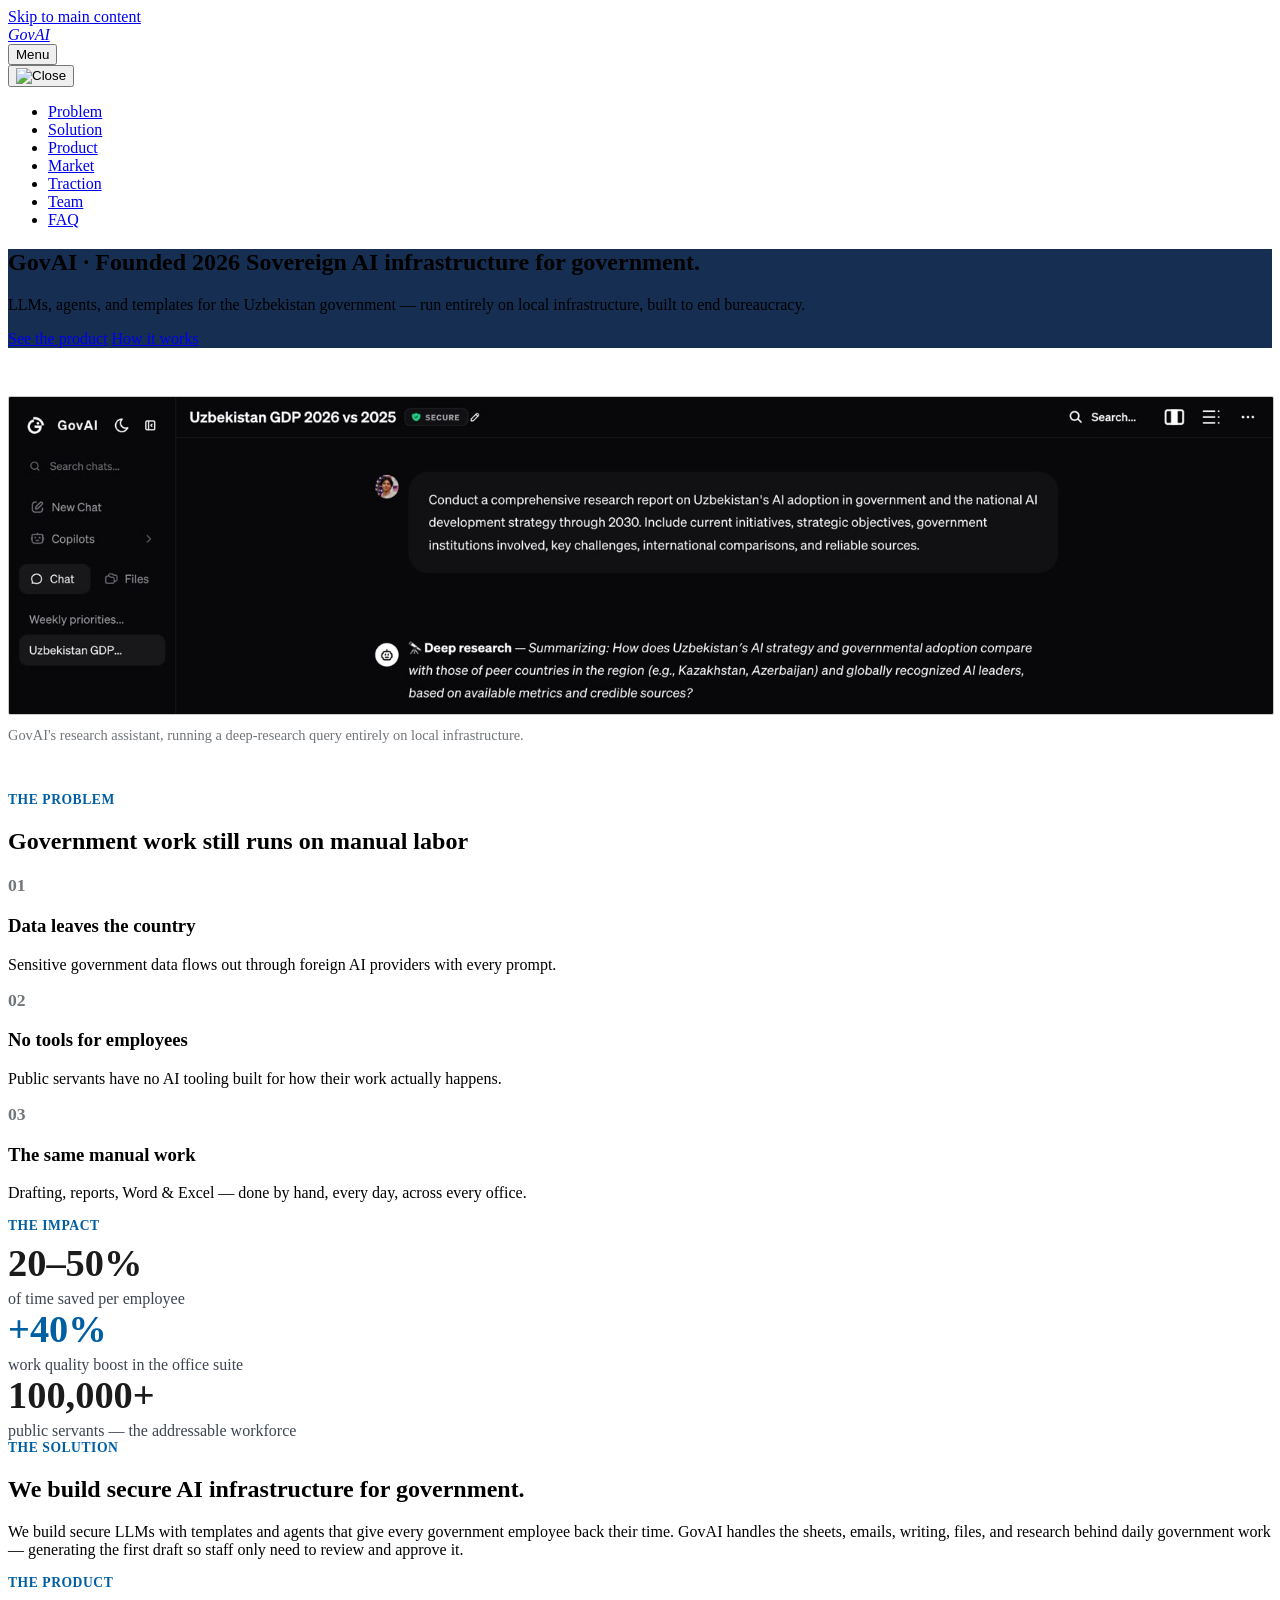
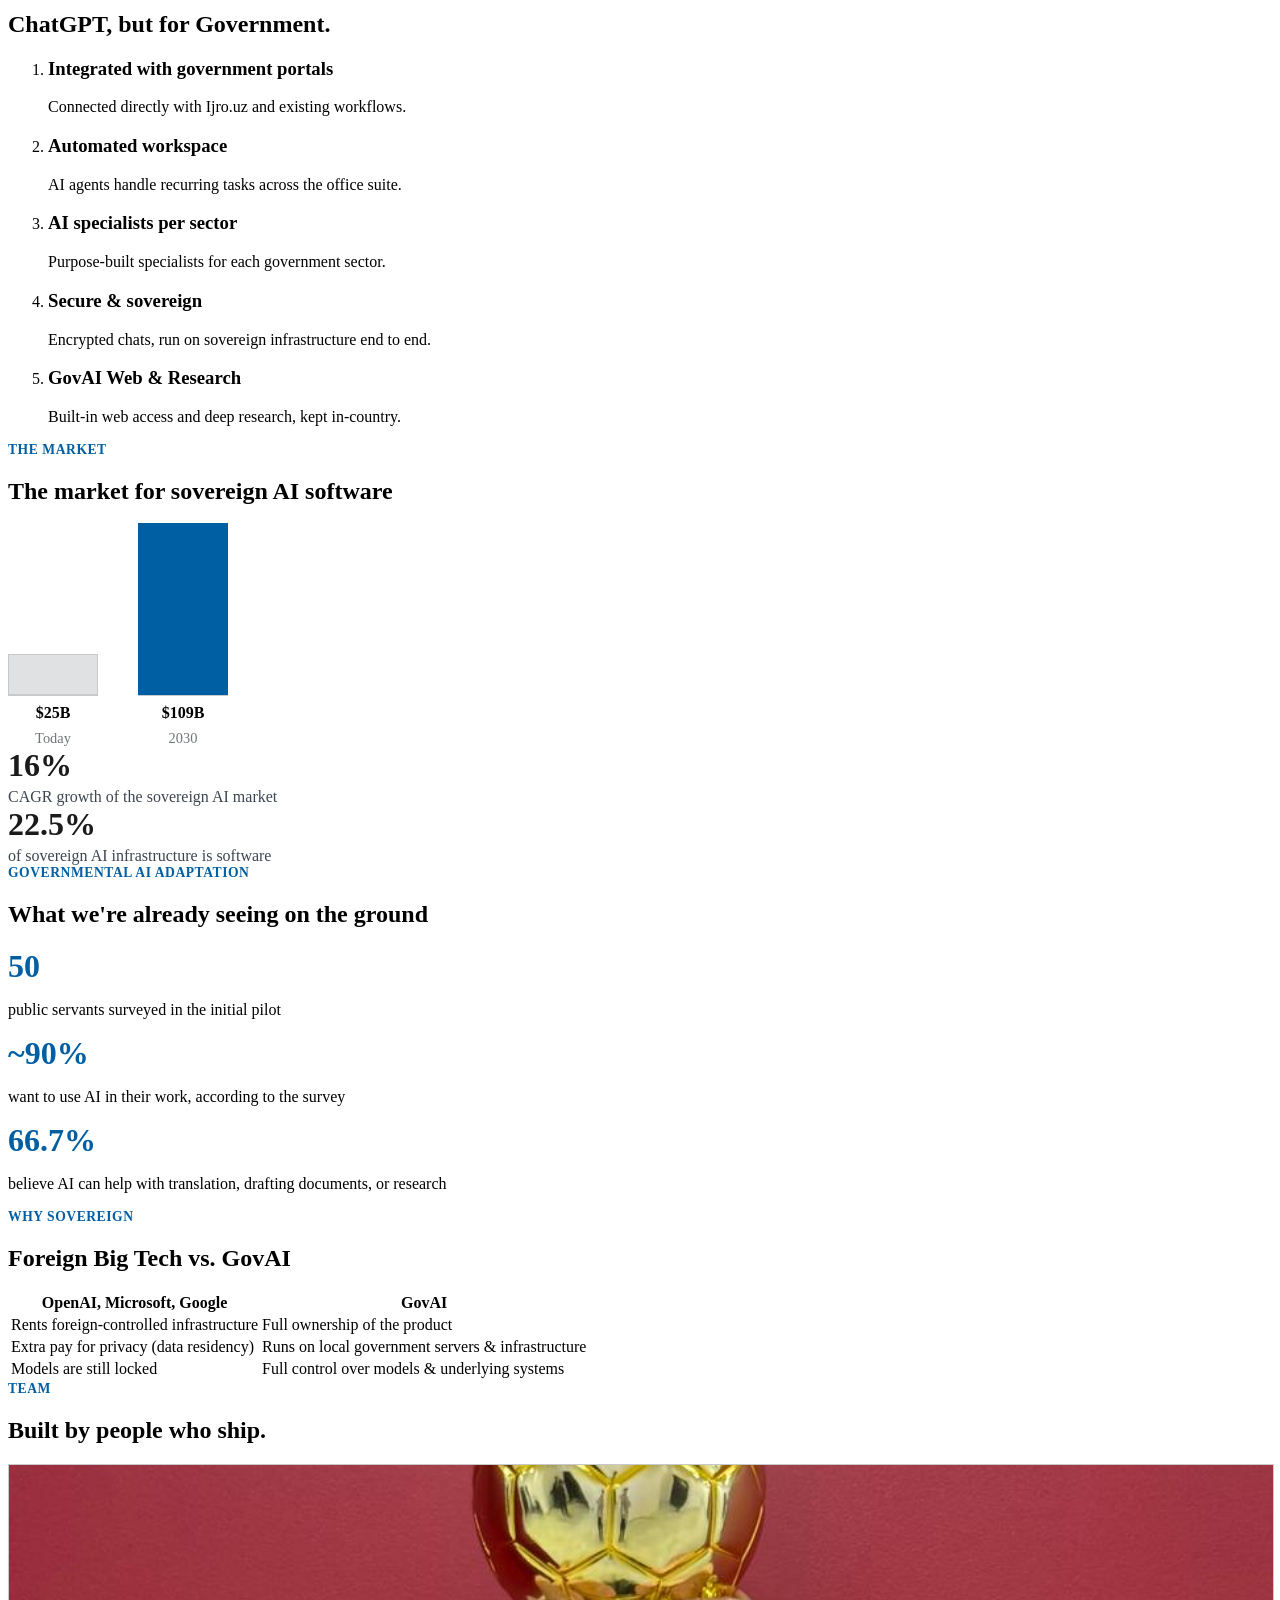
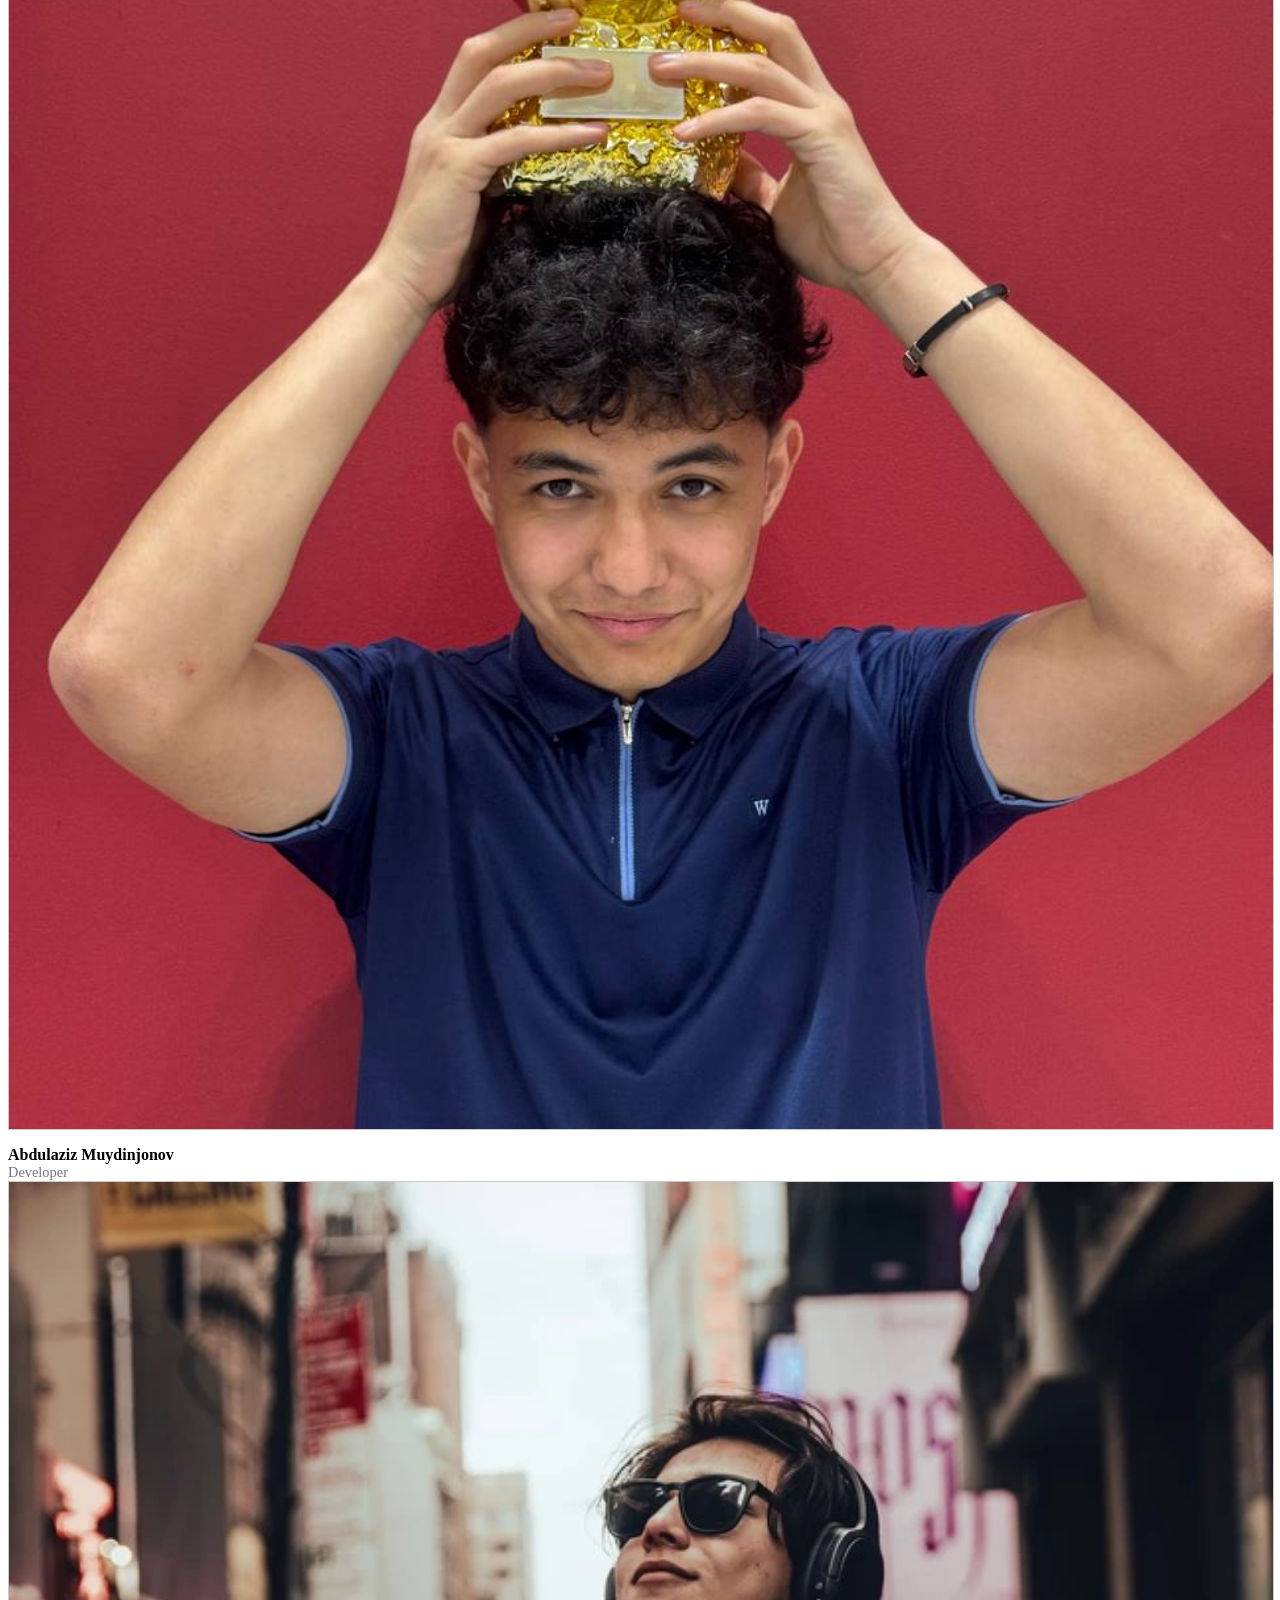
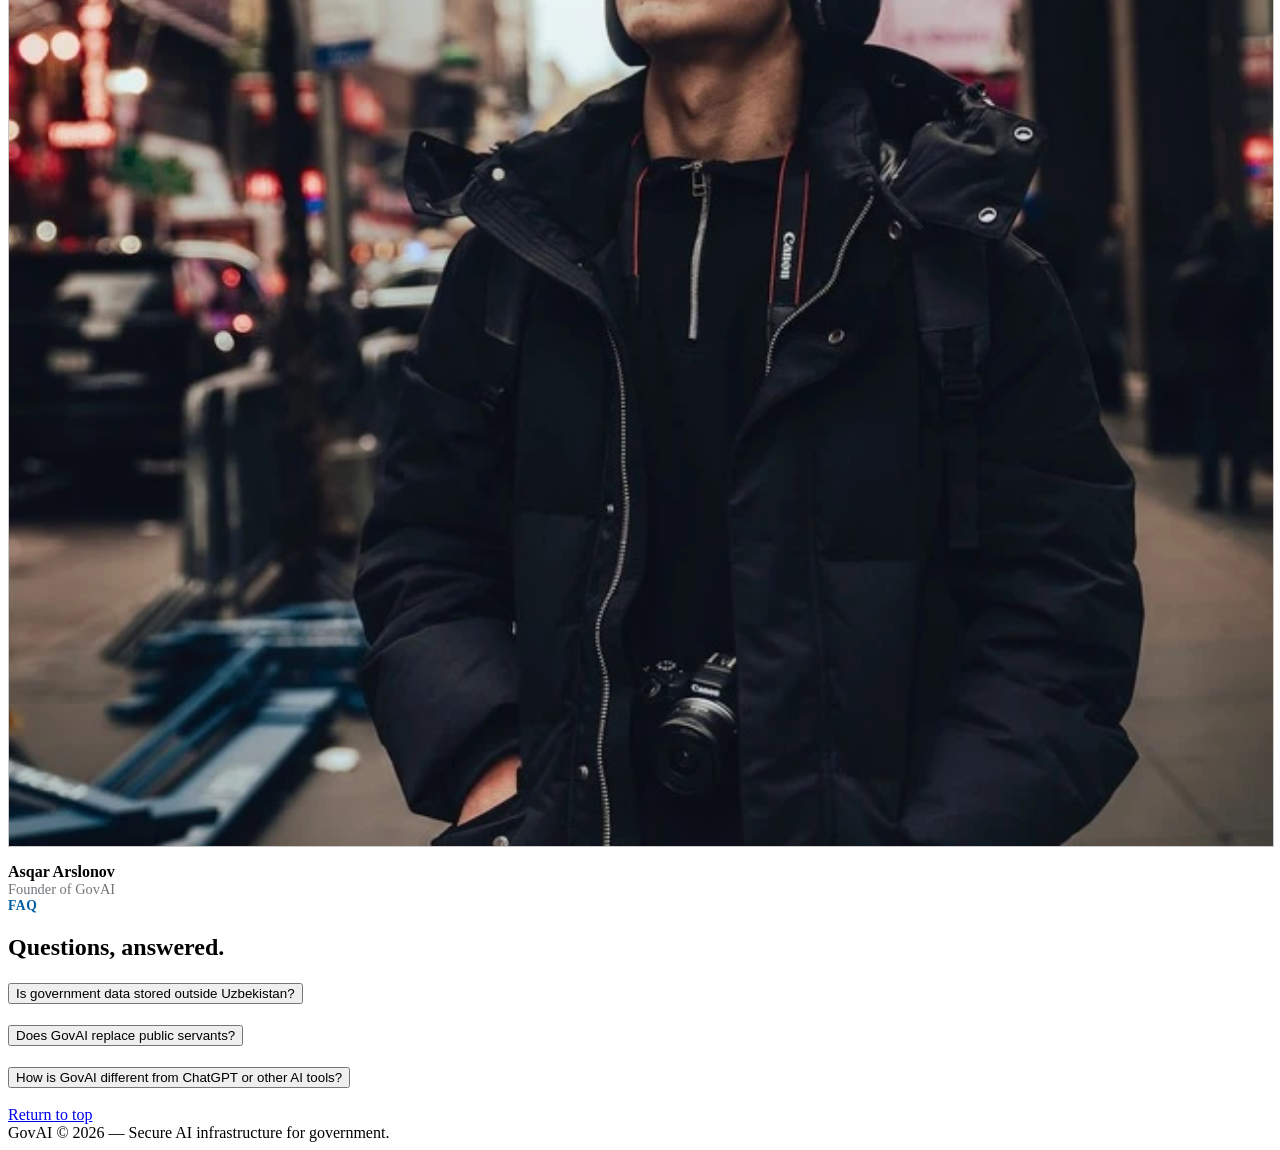
==== commit 10bd83b5: "Rebuild GovAI site on USWDS instead of a custom template Replaces the bespoke dark "AI SaaS" landing" ====
--- a/index.html
+++ b/index.html
@@ -3,254 +3,188 @@
 <head>
 <meta charset="UTF-8" />
 <meta name="viewport" content="width=device-width, initial-scale=1, viewport-fit=cover" />
-<title>GovAI — LLMs for the Uzbekistan Government</title>
-<meta name="description" content="GovAI is secure AI infrastructure built for government. Sovereign LLMs, agents and templates that give every public servant their time back — an end for bureaucracy." />
-<meta property="og:title" content="GovAI — LLMs for the Uzbekistan Government" />
-<meta property="og:description" content="Secure, sovereign AI infrastructure for 100,000+ public servants. ChatGPT, but for government." />
+<title>GovAI — Sovereign AI Infrastructure for the Uzbekistan Government</title>
+<meta name="description" content="GovAI is secure, sovereign AI infrastructure built for government. LLMs, agents and templates that give every public servant their time back — run entirely on local infrastructure." />
+<meta property="og:title" content="GovAI — Sovereign AI Infrastructure for the Uzbekistan Government" />
+<meta property="og:description" content="Secure, sovereign AI infrastructure for 100,000+ public servants. ChatGPT, but for government — and it never leaves the country." />
 <meta property="og:type" content="website" />
-<link rel="icon" href="data:image/svg+xml,%3Csvg xmlns='http://www.w3.org/2000/svg' viewBox='0 0 32 32'%3E%3Crect width='32' height='32' rx='8' fill='%23000000'/%3E%3Cpath d='M9 20V12l7 8 7-8v8' stroke='%23ffffff' stroke-width='2.4' fill='none' stroke-linecap='round' stroke-linejoin='round'/%3E%3C/svg%3E" />
-<link rel="stylesheet" href="assets/style.css?v=10" />
-<noscript><style>.reveal{opacity:1!important;transform:none!important}</style></noscript>
+<link rel="icon" href="data:image/svg+xml,%3Csvg xmlns='http://www.w3.org/2000/svg' viewBox='0 0 32 32'%3E%3Crect width='32' height='32' fill='%23162e51'/%3E%3Cpath d='M9 20V12l7 8 7-8v8' stroke='%23ffffff' stroke-width='2.4' fill='none' stroke-linecap='round' stroke-linejoin='round'/%3E%3C/svg%3E" />
+<link rel="stylesheet" href="https://cdn.jsdelivr.net/npm/@uswds/uswds@3.8.1/dist/css/uswds.min.css" />
+<link rel="stylesheet" href="assets/style.css?v=13" />
 </head>
 <body>
 
-<div class="bg-grid" aria-hidden="true"></div>
-<div class="bg-glow" aria-hidden="true"></div>
-<div class="scroll-progress" id="scrollProgress" aria-hidden="true"></div>
-
-<header class="nav" id="nav">
-  <div class="nav-inner container">
-    <a href="#top" class="brand">
-      <span class="brand-mark" aria-hidden="true">
-        <svg viewBox="0 0 32 32" width="26" height="26"><rect width="32" height="32" rx="9" fill="#ffffff"/><path d="M9 20V12l7 8 7-8v8" stroke="#000000" stroke-width="2.6" fill="none" stroke-linecap="round" stroke-linejoin="round"/></svg>
-      </span>
-      GovAI
-    </a>
-
-    <nav class="nav-links" id="navLinks">
-      <a href="#problem">Problem</a>
-      <a href="#solution">Solution</a>
-      <a href="#product">Product</a>
-      <a href="#market">Market</a>
-      <a href="#traction">Traction</a>
-      <a href="#team">Team</a>
-      <a href="#faq">FAQ</a>
+<a class="usa-skipnav" href="#main-content">Skip to main content</a>
+
+<header class="usa-header usa-header--basic">
+  <div class="usa-nav-container">
+    <div class="usa-navbar">
+      <div class="usa-logo">
+        <em class="usa-logo__text"><a href="#top" title="GovAI">GovAI</a></em>
+      </div>
+      <button type="button" class="usa-menu-btn">Menu</button>
+    </div>
+    <nav class="usa-nav">
+      <button type="button" class="usa-nav__close">
+        <img src="https://cdn.jsdelivr.net/npm/@uswds/uswds@3.8.1/dist/img/usa-icons/close.svg" role="img" alt="Close" />
+      </button>
+      <ul class="usa-nav__primary usa-accordion">
+        <li class="usa-nav__primary-item"><a class="usa-nav__link" href="#problem"><span>Problem</span></a></li>
+        <li class="usa-nav__primary-item"><a class="usa-nav__link" href="#solution"><span>Solution</span></a></li>
+        <li class="usa-nav__primary-item"><a class="usa-nav__link" href="#product"><span>Product</span></a></li>
+        <li class="usa-nav__primary-item"><a class="usa-nav__link" href="#market"><span>Market</span></a></li>
+        <li class="usa-nav__primary-item"><a class="usa-nav__link" href="#traction"><span>Traction</span></a></li>
+        <li class="usa-nav__primary-item"><a class="usa-nav__link" href="#team"><span>Team</span></a></li>
+        <li class="usa-nav__primary-item"><a class="usa-nav__link" href="#faq"><span>FAQ</span></a></li>
+      </ul>
     </nav>
-
-    <div class="nav-actions">
-      <button class="nav-toggle" id="navToggle" aria-label="Toggle menu" aria-expanded="false">
-        <span></span><span></span><span></span>
-      </button>
-    </div>
   </div>
 </header>
 
-<main id="top">
-
-  <!-- INTRO / GATE -->
-  <section class="intro" id="intro">
-    <div class="intro-rings" aria-hidden="true"><span></span><span></span><span></span></div>
-    <div class="intro-spotlight" id="introSpotlight" aria-hidden="true"></div>
-    <div class="container intro-inner">
-      <span class="intro-mark" aria-hidden="true">
-        <svg viewBox="0 0 32 32" width="40" height="40"><rect width="32" height="32" rx="9" fill="#ffffff"/><path d="M9 20V12l7 8 7-8v8" stroke="#000000" stroke-width="2.6" fill="none" stroke-linecap="round" stroke-linejoin="round"/></svg>
-      </span>
-      <h1 class="intro-word">GovAI</h1>
-      <p class="intro-tag">AI infrastructure for government.<br class="br-desktop" />Built to end bureaucracy.</p>
-      <a href="#hero" class="intro-btn">
-        <span>Find Out</span>
-        <svg class="intro-btn-arrow" viewBox="0 0 24 24" fill="none"><path d="M12 5v14M5 12l7 7 7-7" stroke="currentColor" stroke-width="1.8" stroke-linecap="round" stroke-linejoin="round"/></svg>
-      </a>
-    </div>
-  </section>
-
-  <!-- MARQUEE -->
-  <div class="marquee" aria-hidden="true">
-    <div class="marquee-track">
-      <span>Sovereign AI</span><span class="dot">&middot;</span>
-      <span>Secure Infrastructure</span><span class="dot">&middot;</span>
-      <span>Government-Grade</span><span class="dot">&middot;</span>
-      <span>100,000+ Public Servants</span><span class="dot">&middot;</span>
-      <span>End for Bureaucracy</span><span class="dot">&middot;</span>
-      <span>Sovereign AI</span><span class="dot">&middot;</span>
-      <span>Secure Infrastructure</span><span class="dot">&middot;</span>
-      <span>Government-Grade</span><span class="dot">&middot;</span>
-      <span>100,000+ Public Servants</span><span class="dot">&middot;</span>
-      <span>End for Bureaucracy</span><span class="dot">&middot;</span>
-    </div>
+<main id="main-content">
+
+  <!-- HERO -->
+  <section class="usa-hero" aria-label="Introduction" id="top">
+    <div class="grid-container">
+      <div class="usa-hero__callout">
+        <h1 class="usa-hero__heading">
+          <span class="usa-hero__heading--alt">GovAI &middot; Founded 2026</span>
+          Sovereign AI infrastructure for government.
+        </h1>
+        <p>LLMs, agents, and templates for the Uzbekistan government — run entirely on local infrastructure, built to end bureaucracy.</p>
+        <a class="usa-button" href="#product">See the product</a>
+        <a class="usa-button usa-button--outline usa-button--inverse" href="#faq">How it works</a>
+      </div>
+    </div>
+  </section>
+
+  <div class="grid-container shot-wrap">
+    <figure class="usa-prose margin-0">
+      <img src="assets/product-screenshot.jpg" class="shot-frame" alt="GovAI product screenshot: a secure chat interface running deep research on Uzbekistan's AI adoption strategy, marked 'Locally processed · End-to-end private'" loading="eager" />
+      <figcaption>GovAI's research assistant, running a deep-research query entirely on local infrastructure.</figcaption>
+    </figure>
   </div>
 
-  <!-- HERO -->
-  <section class="hero" id="hero">
-    <div class="container hero-inner">
-      <p class="eyebrow reveal">GovAI &middot; August 2026</p>
-      <h1 class="hero-title reveal">
-        Building the new <span class="grad">GovAI</span> platform
-      </h1>
-      <p class="hero-sub reveal">
-        LLMs for the Uzbekistan Government.<br class="br-desktop" />
-        An end for bureaucracy.
-      </p>
-      <div class="hero-actions reveal">
-        <a href="#product" class="btn btn-primary btn-lg">See the product ↓</a>
-      </div>
-    </div>
-    <div class="hero-scroll" aria-hidden="true"><span></span></div>
-  </section>
-
   <!-- PROBLEM -->
-  <section class="section" id="problem">
-    <div class="container">
-      <p class="eyebrow reveal">The problem</p>
-      <h2 class="section-title reveal">Government work still runs on manual labor</h2>
-
-      <div class="grid-3">
-        <div class="card reveal tilt">
-          <span class="card-index">01</span>
-          <h3>Data leaves the country</h3>
-          <p>Sensitive government data flows out through foreign AI providers with every prompt.</p>
-        </div>
-        <div class="card reveal tilt">
-          <span class="card-index">02</span>
-          <h3>No tools for employees</h3>
-          <p>Public servants have no AI tooling built for how their work actually happens.</p>
-        </div>
-        <div class="card reveal tilt">
-          <span class="card-index">03</span>
-          <h3>The same manual work</h3>
-          <p>Drafting, reports, Word &amp; Excel — done by hand, every day, across every office.</p>
+  <section class="usa-section" id="problem">
+    <div class="grid-container">
+      <p class="usa-tag tag-eyebrow">The problem</p>
+      <h2>Government work still runs on manual labor</h2>
+
+      <div class="grid-row grid-gap">
+        <div class="tablet:grid-col-4">
+          <div class="usa-card__container">
+            <div class="usa-card__body">
+              <span class="index-num">01</span>
+              <h3>Data leaves the country</h3>
+              <p>Sensitive government data flows out through foreign AI providers with every prompt.</p>
+            </div>
+          </div>
+        </div>
+        <div class="tablet:grid-col-4">
+          <div class="usa-card__container">
+            <div class="usa-card__body">
+              <span class="index-num">02</span>
+              <h3>No tools for employees</h3>
+              <p>Public servants have no AI tooling built for how their work actually happens.</p>
+            </div>
+          </div>
+        </div>
+        <div class="tablet:grid-col-4">
+          <div class="usa-card__container">
+            <div class="usa-card__body">
+              <span class="index-num">03</span>
+              <h3>The same manual work</h3>
+              <p>Drafting, reports, Word &amp; Excel — done by hand, every day, across every office.</p>
+            </div>
+          </div>
         </div>
       </div>
     </div>
   </section>
 
   <!-- IMPACT -->
-  <section class="section impact" id="impact">
-    <div class="container">
-      <p class="eyebrow reveal">The impact</p>
-      <svg class="illus illus-network reveal" viewBox="0 0 600 200" fill="none" aria-hidden="true">
-        <g stroke="rgba(255,255,255,.25)" stroke-width="1.1">
-          <line x1="300" y1="100" x2="150" y2="55"/>
-          <line x1="300" y1="100" x2="120" y2="120"/>
-          <line x1="300" y1="100" x2="180" y2="165"/>
-          <line x1="300" y1="100" x2="420" y2="55"/>
-          <line x1="300" y1="100" x2="460" y2="115"/>
-          <line x1="300" y1="100" x2="430" y2="165"/>
-        </g>
-        <g class="illus-flow" stroke="rgba(255,255,255,.5)" stroke-width="1.2" stroke-dasharray="4 7">
-          <line x1="150" y1="55" x2="120" y2="120"/>
-          <line x1="120" y1="120" x2="180" y2="165"/>
-          <line x1="420" y1="55" x2="460" y2="115"/>
-          <line x1="460" y1="115" x2="430" y2="165"/>
-        </g>
-        <g fill="rgba(255,255,255,.75)">
-          <circle cx="150" cy="55" r="4"/>
-          <circle cx="120" cy="120" r="4"/>
-          <circle cx="180" cy="165" r="4"/>
-          <circle cx="420" cy="55" r="4"/>
-          <circle cx="460" cy="115" r="4"/>
-          <circle cx="430" cy="165" r="4"/>
-        </g>
-        <circle class="illus-hub" cx="300" cy="100" r="7" fill="#fff"/>
-      </svg>
-      <div class="impact-grid">
-        <div class="impact-stat reveal tilt">
-          <span class="impact-num" data-count-text="20–50%">0%</span>
-          <span class="impact-label">of time saved per employee</span>
-        </div>
-        <div class="impact-stat reveal tilt">
-          <span class="impact-num accent" data-count-text="+40%">0%</span>
-          <span class="impact-label">work quality boost in the office suite</span>
-        </div>
-        <div class="impact-stat reveal tilt">
-          <span class="impact-num" data-count-to="100000" data-count-suffix="+">0</span>
-          <span class="impact-label">public servants — the addressable workforce</span>
+  <section class="usa-section bg-base-lightest" id="impact">
+    <div class="grid-container">
+      <p class="usa-tag tag-eyebrow">The impact</p>
+      <div class="grid-row grid-gap">
+        <div class="tablet:grid-col-4">
+          <div class="usa-summary-box">
+            <span class="impact-num" data-count-text="20–50%">0%</span>
+            <p class="impact-label">of time saved per employee</p>
+          </div>
+        </div>
+        <div class="tablet:grid-col-4">
+          <div class="usa-summary-box">
+            <span class="impact-num accent" data-count-text="+40%">0%</span>
+            <p class="impact-label">work quality boost in the office suite</p>
+          </div>
+        </div>
+        <div class="tablet:grid-col-4">
+          <div class="usa-summary-box">
+            <span class="impact-num" data-count-to="100000" data-count-suffix="+">0</span>
+            <p class="impact-label">public servants — the addressable workforce</p>
+          </div>
         </div>
       </div>
     </div>
   </section>
 
   <!-- SOLUTION -->
-  <section class="section" id="solution">
-    <div class="container illus-wrap reveal">
-      <svg class="illus" viewBox="0 0 1200 400" fill="none" aria-hidden="true">
-        <circle class="illus-arc" cx="600" cy="200" r="170" stroke="rgba(255,255,255,.16)" stroke-width="1"/>
-        <circle class="illus-arc illus-arc-slow" cx="600" cy="200" r="210" stroke="rgba(255,255,255,.1)" stroke-width="1"/>
-        <path class="illus-flow" d="M170,200 C205,130 245,130 280,200 C315,270 355,270 390,200" stroke="rgba(255,255,255,.5)" stroke-width="1.6" stroke-linecap="round" stroke-dasharray="4 7"/>
-        <path class="illus-flow" d="M810,200 C845,130 885,130 920,200 C955,270 995,270 1030,200" stroke="rgba(255,255,255,.5)" stroke-width="1.6" stroke-linecap="round" stroke-dasharray="4 7"/>
-        <circle cx="110" cy="200" r="52" stroke="rgba(255,255,255,.3)" stroke-width="1.4"/>
-        <path d="M70,168 A52,52 0 0 1 150,175" stroke="#fff" stroke-width="1.8" stroke-linecap="round"/>
-        <path d="M92,190 h36 M92,202 h36 M92,214 h24" stroke="rgba(255,255,255,.5)" stroke-width="2" stroke-linecap="round"/>
-        <circle cx="1090" cy="200" r="52" stroke="rgba(255,255,255,.3)" stroke-width="1.4"/>
-        <path d="M1130,168 A52,52 0 0 0 1050,175" stroke="#fff" stroke-width="1.8" stroke-linecap="round"/>
-        <path d="M1068,200 l14,14 l28,-30" stroke="rgba(255,255,255,.6)" stroke-width="2.2" stroke-linecap="round" stroke-linejoin="round" fill="none"/>
-        <path d="M600,105 L662,132 V196 C662,254 630,280 600,296 C570,280 538,254 538,196 V132 Z" stroke="#fff" stroke-width="1.8" stroke-linejoin="round"/>
-        <g class="illus-hub">
-          <line x1="576" y1="178" x2="624" y2="178" stroke="rgba(255,255,255,.55)" stroke-width="1.4"/>
-          <line x1="576" y1="178" x2="600" y2="222" stroke="rgba(255,255,255,.55)" stroke-width="1.4"/>
-          <line x1="624" y1="178" x2="600" y2="222" stroke="rgba(255,255,255,.55)" stroke-width="1.4"/>
-          <circle cx="576" cy="178" r="5" fill="#fff"/>
-          <circle cx="624" cy="178" r="5" fill="#fff"/>
-          <circle cx="600" cy="222" r="5" fill="#fff"/>
-        </g>
-      </svg>
-    </div>
-    <div class="container narrow">
-      <p class="eyebrow reveal">The solution</p>
-      <h2 class="section-title reveal">We build secure AI infrastructure for government.</h2>
-      <p class="lead reveal">
-        We build secure LLMs with templates and agents that give every government employee
-        back their time. GovAI handles the sheets, emails, writing, files, and research
-        behind daily government work — generating the first draft so staff only need to
-        review and approve it.
-      </p>
+  <section class="usa-section" id="solution">
+    <div class="grid-container">
+      <div class="usa-prose">
+        <p class="usa-tag tag-eyebrow">The solution</p>
+        <h2>We build secure AI infrastructure for government.</h2>
+        <p class="usa-intro">
+          We build secure LLMs with templates and agents that give every government employee
+          back their time. GovAI handles the sheets, emails, writing, files, and research
+          behind daily government work — generating the first draft so staff only need to
+          review and approve it.
+        </p>
+      </div>
     </div>
   </section>
 
   <!-- PRODUCT -->
-  <section class="section" id="product">
-    <div class="container">
-      <p class="eyebrow reveal">The product</p>
-      <h2 class="section-title reveal">ChatGPT, but for Government.</h2>
-
-      <div class="grid-5">
-        <div class="feature reveal tilt">
-          <span class="feature-index">01</span>
-          <h3>Integrated with government portals</h3>
+  <section class="usa-section bg-base-lightest" id="product">
+    <div class="grid-container">
+      <p class="usa-tag tag-eyebrow">The product</p>
+      <h2>ChatGPT, but for Government.</h2>
+
+      <ol class="usa-process-list">
+        <li class="usa-process-list__item">
+          <h3 class="usa-process-list__heading">Integrated with government portals</h3>
           <p>Connected directly with Ijro.uz and existing workflows.</p>
-        </div>
-        <div class="feature reveal tilt">
-          <span class="feature-index">02</span>
-          <h3>Automated workspace</h3>
+        </li>
+        <li class="usa-process-list__item">
+          <h3 class="usa-process-list__heading">Automated workspace</h3>
           <p>AI agents handle recurring tasks across the office suite.</p>
-        </div>
-        <div class="feature reveal tilt">
-          <span class="feature-index">03</span>
-          <h3>AI specialists per sector</h3>
+        </li>
+        <li class="usa-process-list__item">
+          <h3 class="usa-process-list__heading">AI specialists per sector</h3>
           <p>Purpose-built specialists for each government sector.</p>
-        </div>
-        <div class="feature reveal tilt">
-          <span class="feature-index">04</span>
-          <h3>Secure &amp; sovereign</h3>
+        </li>
+        <li class="usa-process-list__item">
+          <h3 class="usa-process-list__heading">Secure &amp; sovereign</h3>
           <p>Encrypted chats, run on sovereign infrastructure end to end.</p>
-        </div>
-        <div class="feature reveal tilt">
-          <span class="feature-index">05</span>
-          <h3>GovAI Web &amp; Research</h3>
+        </li>
+        <li class="usa-process-list__item">
+          <h3 class="usa-process-list__heading">GovAI Web &amp; Research</h3>
           <p>Built-in web access and deep research, kept in-country.</p>
-        </div>
-      </div>
+        </li>
+      </ol>
     </div>
   </section>
 
   <!-- MARKET -->
-  <section class="section" id="market">
-    <div class="container">
-      <p class="eyebrow reveal">The market</p>
-      <h2 class="section-title reveal">The market for sovereign AI software</h2>
-
-      <div class="market-grid">
-        <div class="market-chart reveal" aria-hidden="true">
+  <section class="usa-section" id="market">
+    <div class="grid-container">
+      <p class="usa-tag tag-eyebrow">The market</p>
+      <h2>The market for sovereign AI software</h2>
+
+      <div class="grid-row grid-gap flex-align-end">
+        <div class="tablet:grid-col-6">
           <div class="bar-row">
             <div class="bar">
               <div class="bar-track"><div class="bar-fill" style="--h:23%"></div></div>
@@ -258,21 +192,20 @@
               <span class="bar-period">Today</span>
             </div>
             <div class="bar">
-              <div class="bar-track"><div class="bar-fill grad-fill" style="--h:100%"></div></div>
+              <div class="bar-track"><div class="bar-fill bar-fill--accent" style="--h:100%"></div></div>
               <span class="bar-value">$109B</span>
               <span class="bar-period">2030</span>
             </div>
           </div>
         </div>
-
-        <div class="market-facts">
-          <div class="market-fact reveal">
+        <div class="tablet:grid-col-6">
+          <div class="usa-summary-box margin-bottom-2">
             <span class="market-fact-num">16%</span>
-            <span class="market-fact-label">CAGR growth of the sovereign AI market</span>
-          </div>
-          <div class="market-fact reveal">
+            <p class="market-fact-label">CAGR growth of the sovereign AI market</p>
+          </div>
+          <div class="usa-summary-box">
             <span class="market-fact-num">22.5%</span>
-            <span class="market-fact-label">of sovereign AI infrastructure is software</span>
+            <p class="market-fact-label">of sovereign AI infrastructure is software</p>
           </div>
         </div>
       </div>
@@ -280,132 +213,126 @@
   </section>
 
   <!-- TRACTION -->
-  <section class="section" id="traction">
-    <div class="container">
-      <p class="eyebrow reveal">Governmental AI adaptation</p>
-      <h2 class="section-title reveal">What we're already seeing on the ground</h2>
-
-      <div class="grid-3">
-        <div class="card reveal tilt">
-          <span class="card-num">50</span>
-          <p>public servants surveyed in the initial pilot</p>
-        </div>
-        <div class="card reveal tilt">
-          <span class="card-num">~90%</span>
-          <p>want to use AI in their work, according to the survey</p>
-        </div>
-        <div class="card reveal tilt">
-          <span class="card-num">66.7%</span>
-          <p>believe AI can help with translation, drafting documents, or research</p>
+  <section class="usa-section bg-base-lightest" id="traction">
+    <div class="grid-container">
+      <p class="usa-tag tag-eyebrow">Governmental AI adaptation</p>
+      <h2>What we're already seeing on the ground</h2>
+
+      <div class="grid-row grid-gap">
+        <div class="tablet:grid-col-4">
+          <div class="usa-card__container">
+            <div class="usa-card__body">
+              <span class="index-num accent">50</span>
+              <p>public servants surveyed in the initial pilot</p>
+            </div>
+          </div>
+        </div>
+        <div class="tablet:grid-col-4">
+          <div class="usa-card__container">
+            <div class="usa-card__body">
+              <span class="index-num accent">~90%</span>
+              <p>want to use AI in their work, according to the survey</p>
+            </div>
+          </div>
+        </div>
+        <div class="tablet:grid-col-4">
+          <div class="usa-card__container">
+            <div class="usa-card__body">
+              <span class="index-num accent">66.7%</span>
+              <p>believe AI can help with translation, drafting documents, or research</p>
+            </div>
+          </div>
         </div>
       </div>
     </div>
   </section>
 
   <!-- COMPARISON -->
-  <section class="section" id="compare">
-    <div class="container">
-      <p class="eyebrow reveal">Why sovereign</p>
-      <h2 class="section-title reveal">Foreign Big Tech vs. GovAI</h2>
-
-      <div class="compare-grid reveal">
-        <div class="compare-col tilt">
-          <h3 class="compare-head">OpenAI, Microsoft, Google</h3>
-          <ul class="compare-list">
-            <li>Rents foreign-controlled infrastructure</li>
-            <li>Extra pay for privacy (data residency)</li>
-            <li>Models are still locked</li>
-          </ul>
-        </div>
-        <div class="compare-col compare-col-highlight tilt">
-          <svg class="illus-shield" viewBox="0 0 160 160" fill="none" aria-hidden="true">
-            <g stroke="rgba(255,255,255,.3)" stroke-width="1">
-              <line x1="80" y1="8" x2="80" y2="22"/>
-              <line x1="80" y1="138" x2="80" y2="152"/>
-              <line x1="8" y1="80" x2="22" y2="80"/>
-              <line x1="138" y1="80" x2="152" y2="80"/>
-              <line x1="26" y1="26" x2="36" y2="36"/>
-              <line x1="134" y1="26" x2="124" y2="36"/>
-              <line x1="26" y1="134" x2="36" y2="124"/>
-              <line x1="134" y1="134" x2="124" y2="124"/>
-            </g>
-            <path d="M80,38 L112,52 V82 C112,110 98,124 80,134 C62,124 48,110 48,82 V52 Z" stroke="#fff" stroke-width="1.8" stroke-linejoin="round"/>
-            <rect x="66" y="78" width="28" height="22" rx="3" stroke="#fff" stroke-width="1.6"/>
-            <path d="M71,78 V68 A9,9 0 0 1 89,68 V78" stroke="#fff" stroke-width="1.6"/>
-          </svg>
-          <h3 class="compare-head grad">GovAI</h3>
-          <ul class="compare-list">
-            <li>Full ownership of the product</li>
-            <li>Runs on local government servers &amp; infrastructure</li>
-            <li>Full control over models &amp; underlying systems</li>
-          </ul>
-        </div>
-      </div>
+  <section class="usa-section" id="compare">
+    <div class="grid-container">
+      <p class="usa-tag tag-eyebrow">Why sovereign</p>
+      <h2>Foreign Big Tech vs. GovAI</h2>
+
+      <table class="usa-table usa-table--borderless width-full">
+        <thead>
+          <tr>
+            <th scope="col">OpenAI, Microsoft, Google</th>
+            <th scope="col">GovAI</th>
+          </tr>
+        </thead>
+        <tbody>
+          <tr>
+            <td>Rents foreign-controlled infrastructure</td>
+            <td>Full ownership of the product</td>
+          </tr>
+          <tr>
+            <td>Extra pay for privacy (data residency)</td>
+            <td>Runs on local government servers &amp; infrastructure</td>
+          </tr>
+          <tr>
+            <td>Models are still locked</td>
+            <td>Full control over models &amp; underlying systems</td>
+          </tr>
+        </tbody>
+      </table>
     </div>
   </section>
 
   <!-- TEAM -->
-  <section class="section" id="team">
-    <div class="container">
-      <p class="eyebrow reveal">Team</p>
-      <h2 class="section-title reveal">Built by people who ship.</h2>
-
-      <div class="team-grid">
-        <div class="team-card reveal tilt">
-          <div class="team-photo">
-            <img src="assets/team/abdulaziz.jpg" alt="Abdulaziz Muydinjonov" loading="lazy" />
-          </div>
-          <div class="team-info">
-            <h3>Abdulaziz Muydinjonov</h3>
-            <p>Developer</p>
-          </div>
-        </div>
-        <div class="team-card reveal tilt">
-          <div class="team-photo">
-            <img src="assets/team/asqar.webp" alt="Asqar Arslonov" loading="lazy" />
-          </div>
-          <div class="team-info">
-            <h3>Asqar Arslonov</h3>
-            <p>Founder of GovAI</p>
-          </div>
+  <section class="usa-section bg-base-lightest" id="team">
+    <div class="grid-container">
+      <p class="usa-tag tag-eyebrow">Team</p>
+      <h2>Built by people who ship.</h2>
+
+      <div class="grid-row grid-gap">
+        <div class="tablet:grid-col-3">
+          <img src="assets/team/abdulaziz.jpg" alt="Abdulaziz Muydinjonov" class="team-photo" loading="lazy" />
+          <p class="team-name">Abdulaziz Muydinjonov</p>
+          <p class="team-role">Developer</p>
+        </div>
+        <div class="tablet:grid-col-3">
+          <img src="assets/team/asqar.webp" alt="Asqar Arslonov" class="team-photo" loading="lazy" />
+          <p class="team-name">Asqar Arslonov</p>
+          <p class="team-role">Founder of GovAI</p>
         </div>
       </div>
     </div>
   </section>
 
   <!-- FAQ -->
-  <section class="section" id="faq">
-    <div class="container narrow">
-      <p class="eyebrow reveal">FAQ</p>
-      <h2 class="section-title reveal">Questions, answered.</h2>
-
-      <div class="faq-list">
-        <div class="faq-item reveal">
-          <button class="faq-question" aria-expanded="false">
-            <span>Is government data stored outside Uzbekistan?</span>
-            <span class="faq-toggle" aria-hidden="true"></span>
+  <section class="usa-section" id="faq">
+    <div class="grid-container">
+      <div class="usa-prose">
+        <p class="usa-tag tag-eyebrow">FAQ</p>
+        <h2>Questions, answered.</h2>
+      </div>
+
+      <div class="usa-accordion">
+        <h3 class="usa-accordion__heading">
+          <button type="button" class="usa-accordion__button" aria-expanded="false" aria-controls="a1">
+            Is government data stored outside Uzbekistan?
           </button>
-          <div class="faq-answer">
-            <p>No. GovAI runs entirely on local government servers and infrastructure — no data ever leaves the country.</p>
-          </div>
-        </div>
-        <div class="faq-item reveal">
-          <button class="faq-question" aria-expanded="false">
-            <span>Does GovAI replace public servants?</span>
-            <span class="faq-toggle" aria-hidden="true"></span>
+        </h3>
+        <div id="a1" class="usa-accordion__content usa-prose" hidden>
+          <p>No. GovAI runs entirely on local government servers and infrastructure — no data ever leaves the country.</p>
+        </div>
+
+        <h3 class="usa-accordion__heading">
+          <button type="button" class="usa-accordion__button" aria-expanded="false" aria-controls="a2">
+            Does GovAI replace public servants?
           </button>
-          <div class="faq-answer">
-            <p>No. GovAI drafts and prepares the work — every output is still reviewed and approved by staff before it's used.</p>
-          </div>
-        </div>
-        <div class="faq-item reveal">
-          <button class="faq-question" aria-expanded="false">
-            <span>How is GovAI different from ChatGPT or other AI tools?</span>
-            <span class="faq-toggle" aria-hidden="true"></span>
+        </h3>
+        <div id="a2" class="usa-accordion__content usa-prose" hidden>
+          <p>No. GovAI drafts and prepares the work — every output is still reviewed and approved by staff before it's used.</p>
+        </div>
+
+        <h3 class="usa-accordion__heading">
+          <button type="button" class="usa-accordion__button" aria-expanded="false" aria-controls="a3">
+            How is GovAI different from ChatGPT or other AI tools?
           </button>
-          <div class="faq-answer">
-            <p>GovAI is built specifically for government workflows — integrated with portals like Ijro.uz, with sector-specific AI specialists and full sovereign control over the models and infrastructure.</p>
-          </div>
+        </h3>
+        <div id="a3" class="usa-accordion__content usa-prose" hidden>
+          <p>GovAI is built specifically for government workflows — integrated with portals like Ijro.uz, with sector-specific AI specialists and full sovereign control over the models and infrastructure.</p>
         </div>
       </div>
     </div>
@@ -413,17 +340,23 @@
 
 </main>
 
-<footer class="footer">
-  <div class="container footer-inner">
-    <span>GovAI &copy; 2026</span>
-    <span class="footer-tag">Secure AI infrastructure for government.</span>
+<footer class="usa-footer usa-footer--slim">
+  <div class="grid-container usa-footer__return-to-top">
+    <a href="#top">Return to top</a>
+  </div>
+  <div class="usa-footer__primary-section">
+    <div class="grid-container">
+      <div class="usa-footer__primary-container grid-row">
+        <div class="mobile-lg:grid-col-8">
+          <p class="margin-0">GovAI &copy; 2026 — Secure AI infrastructure for government.</p>
+        </div>
+      </div>
+    </div>
   </div>
 </footer>
 
-<a href="#top" class="back-to-top" id="backToTop" aria-label="Back to top">
-  <svg viewBox="0 0 24 24" fill="none"><path d="M12 19V5M5 12l7-7 7 7" stroke="currentColor" stroke-width="2" stroke-linecap="round" stroke-linejoin="round"/></svg>
-</a>
-
-<script src="assets/script.js?v=4"></script>
+<script src="https://cdn.jsdelivr.net/npm/@uswds/uswds@3.8.1/dist/js/uswds-init.min.js"></script>
+<script src="https://cdn.jsdelivr.net/npm/@uswds/uswds@3.8.1/dist/js/uswds.min.js"></script>
+<script src="assets/script.js?v=7"></script>
 </body>
 </html>
--- a/assets/style.css
+++ b/assets/style.css
@@ -1,461 +1,63 @@
-/* ---------- Design tokens ---------- */
-:root{
-  --bg: #050505;
-  --bg-alt: #0c0c0c;
-  --surface: #121212;
-  --surface-2: #191919;
-  --border: rgba(255,255,255,.12);
-  --text: #ffffff;
-  --text-dim: #a3a3a3;
-  --text-dimmer: #707070;
-  --primary: #ffffff;
-  --primary-2: #ffffff;
-  --grad: linear-gradient(100deg, #ffffff, #cfcfcf);
-  --radius: 18px;
-  --radius-sm: 12px;
-  --container: 1160px;
-  --ease: cubic-bezier(.22,.9,.34,1);
+/* Minimal overrides on top of USWDS (@uswds/uswds@3.8.1) — everything not
+   listed here is stock USWDS: header, nav, buttons, accordion, footer, table,
+   cards, summary box, process list, colors, type scale, grid. */
+
+/* USWDS ships a demo stock photo as the default .usa-hero background — swap for a plain dark fill */
+.usa-hero{
+  background-image: none !important;
+  background-color: #162e51;
 }
 
-*,*::before,*::after{ box-sizing: border-box; }
-html{ scroll-behavior: smooth; }
-@media (prefers-reduced-motion: reduce){
-  html{ scroll-behavior: auto; }
-  *{ animation-duration: .01ms !important; transition-duration: .01ms !important; }
+.tag-eyebrow{
+  background: transparent; color: #005ea2; padding: 0; margin: 0 0 .5rem;
+  font-size: .85rem; font-weight: 700; letter-spacing: .04em; text-transform: uppercase;
 }
 
-body{
-  margin:0;
-  background: var(--bg);
-  color: var(--text);
-  font-family: -apple-system, BlinkMacSystemFont, "Segoe UI", Inter, Roboto, Helvetica, Arial, sans-serif;
-  line-height: 1.5;
-  -webkit-font-smoothing: antialiased;
-  overflow-x: hidden;
+.margin-0{ margin: 0; }
+
+/* Product screenshot figure */
+.shot-wrap{ margin-top: 3rem; margin-bottom: 3rem; }
+.shot-frame{
+  border: 1px solid #c9c9c9; border-radius: 2px; width: 100%; height: auto;
 }
+.shot-wrap figcaption{ margin-top: .5rem; font-size: .9rem; color: #71767a; }
 
-img,svg{ display:block; max-width:100%; }
-a{ color: inherit; }
+/* Card index numbers */
+.index-num{ display:block; font-size: 1.1rem; font-weight: 700; color: #71767a; margin-bottom: .75rem; }
+.index-num.accent{ font-size: 2rem; color: #005ea2; margin-bottom: .5rem; }
 
-.container{ width: 100%; max-width: var(--container); margin: 0 auto; padding: 0 24px; }
-.narrow{ max-width: 780px; }
+/* Impact / market stat numbers inside usa-summary-box */
+.impact-num{ display:block; font-size: 2.4rem; font-weight: 700; color: #1b1b1b; line-height: 1.1; }
+.impact-num.accent{ color: #005ea2; }
+.impact-label{ margin: .35rem 0 0; color: #3d4551; }
+.market-fact-num{ display:block; font-size: 2rem; font-weight: 700; color: #1b1b1b; }
+.market-fact-label{ margin: .25rem 0 0; color: #3d4551; }
 
-/* ---------- Background layers ---------- */
-.bg-grid{
-  position: fixed; inset: -64px; z-index: 0; pointer-events: none;
-  background-image:
-    linear-gradient(rgba(255,255,255,.035) 1px, transparent 1px),
-    linear-gradient(90deg, rgba(255,255,255,.035) 1px, transparent 1px);
-  background-size: 64px 64px;
-  mask-image: radial-gradient(ellipse 80% 60% at 50% 0%, #000 40%, transparent 90%);
-  animation: gridDrift 16s linear infinite;
-  will-change: transform;
+/* Simple bar chart for market section */
+.bar-row{ display:flex; align-items:flex-end; gap: 2.5rem; }
+.bar{ display:flex; flex-direction:column; align-items:center; width: 90px; gap: .5rem; }
+.bar-track{ display:flex; align-items:flex-end; width: 100%; height: 170px; border-bottom: 1px solid #c9c9c9; }
+.bar-fill{ width: 100%; height: var(--h); background: #dfe1e2; border: 1px solid #c9c9c9; }
+.bar-fill--accent{ background: #005ea2; border-color: #005ea2; }
+.bar-value{ font-weight: 700; }
+.bar-period{ color: #71767a; font-size: .9rem; }
+
+/* Team photos */
+.team-photo{
+  width: 100%; aspect-ratio: 1/1; object-fit: cover; object-position: center 22%;
+  border: 1px solid #c9c9c9; margin-bottom: .75rem;
 }
-@keyframes gridDrift{
-  from{ transform: translate3d(0,0,0); }
-  to{ transform: translate3d(-64px,-64px,0); }
+.team-name{ margin: 0; font-weight: 700; }
+.team-role{ margin: 0; color: #71767a; font-size: .9rem; }
+
+/* Back to top */
+.back-to-top{
+  position: fixed; right: 20px; bottom: 20px; z-index: 60;
+  width: 42px; height: 42px; border-radius: 2px;
+  background: #162e51; border: 1px solid #162e51; color: #fff;
+  display:flex; align-items:center; justify-content:center; text-decoration:none;
+  opacity: 0; pointer-events: none; transition: opacity .2s;
 }
-@media (prefers-reduced-motion: reduce){
-  .bg-grid{ animation: none; }
-}
-/* ---------- Scroll progress ---------- */
-.scroll-progress{
-  position: fixed; top:0; left:0; width:100%; height: 3px; z-index: 100;
-  background: var(--grad); transform: scaleX(0); transform-origin: left;
-  will-change: transform;
-}
-
-/* ---------- Back to top ---------- */
-.back-to-top{
-  position: fixed; right: 24px; bottom: 24px; z-index: 60;
-  width: 46px; height: 46px; border-radius: 50%;
-  background: rgba(255,255,255,.06); border: 1px solid var(--border); color: var(--text);
-  display:flex; align-items:center; justify-content:center; text-decoration:none;
-  opacity: 0; pointer-events: none; transform: translateY(10px);
-  transition: opacity .3s var(--ease), transform .3s var(--ease), background-color .2s var(--ease), border-color .2s var(--ease), color .2s var(--ease);
-}
-.back-to-top.visible{ opacity: 1; pointer-events: auto; transform: translateY(0); }
-.back-to-top:hover{ background: #fff; color: #000; border-color: #fff; }
-.back-to-top svg{ width: 18px; height: 18px; }
-@media (max-width: 560px){
-  .back-to-top{ right: 16px; bottom: 16px; width: 42px; height: 42px; }
-}
-
-.bg-glow{
-  position: fixed; inset: 0; z-index: 0; pointer-events: none;
-  background:
-    radial-gradient(600px 400px at 15% 10%, rgba(255,255,255,.09), transparent 60%),
-    radial-gradient(560px 380px at 85% 30%, rgba(255,255,255,.06), transparent 60%);
-}
-
-main, header, footer{ position: relative; z-index: 1; }
-
-/* ---------- Nav ---------- */
-.nav{
-  position: fixed; top:0; left:0; right:0; z-index: 50;
-  padding: 18px 0;
-  transition: background-color .3s var(--ease), border-color .3s var(--ease), padding .3s var(--ease);
-  border-bottom: 1px solid transparent;
-}
-.nav.scrolled{
-  background: rgba(5,5,5,.86);
-  backdrop-filter: blur(8px);
-  -webkit-backdrop-filter: blur(8px);
-  border-bottom-color: var(--border);
-  padding: 12px 0;
-}
-.nav-inner{ display:flex; align-items:center; justify-content: space-between; gap: 24px; }
-.brand{ display:flex; align-items:center; gap:10px; font-weight:700; font-size:1.05rem; letter-spacing:-.01em; text-decoration:none; }
-.brand-mark{ display:inline-flex; }
-
-.nav-links{ display:flex; gap: 28px; }
-.nav-links a{ font-size: .92rem; color: var(--text-dim); text-decoration:none; transition: color .2s; }
-.nav-links a:hover{ color: var(--text); }
-
-.nav-actions{ display:flex; align-items:center; gap: 10px; }
-.nav-toggle{ display:none; flex-direction:column; justify-content:center; gap:5px; width:38px; height:38px; background:none; border:1px solid var(--border); border-radius:10px; cursor:pointer; }
-.nav-toggle span{ display:block; width:16px; height:2px; margin:0 auto; background: var(--text); border-radius:2px; transition: transform .25s var(--ease), opacity .25s; }
-
-/* ---------- Buttons ---------- */
-.btn{
-  display: inline-flex; align-items:center; justify-content:center; gap:8px;
-  padding: 10px 18px; border-radius: 999px; font-size: .92rem; font-weight: 600;
-  text-decoration: none; white-space: nowrap; border: 1px solid transparent;
-  transition: transform .2s var(--ease), background-color .2s, border-color .2s, opacity .2s;
-}
-.btn:active{ transform: scale(.97); }
-.btn-primary{ background: var(--grad); color: #000; }
-.btn-primary:hover{ opacity: .9; }
-.btn-ghost{ background: transparent; color: var(--text); border-color: var(--border); }
-.btn-ghost:hover{ background: rgba(255,255,255,.06); }
-.btn-lg{ padding: 14px 26px; font-size: 1rem; }
-
-/* ---------- Type ---------- */
-.eyebrow{
-  font-size: .82rem; font-weight: 700; letter-spacing: .08em; text-transform: uppercase;
-  color: var(--primary); margin: 0 0 14px;
-}
-.section-title{
-  font-size: clamp(1.7rem, 3.4vw, 2.6rem);
-  font-weight: 700; letter-spacing: -.02em; line-height: 1.15;
-  margin: 0 0 40px; max-width: 760px;
-}
-.lead{ font-size: clamp(1.05rem, 1.6vw, 1.3rem); color: var(--text-dim); line-height: 1.7; }
-
-.grad{ background: var(--grad); -webkit-background-clip: text; background-clip: text; color: transparent; }
-
-/* ---------- Sections ---------- */
-.section{ padding: 110px 0; border-top: 1px solid var(--border); }
-@media (max-width: 720px){ .section{ padding: 76px 0; } }
-
-/* ---------- Intro / Gate ---------- */
-.intro{
-  min-height: 100svh; display:flex; align-items:center; justify-content:center;
-  text-align:center; position:relative; overflow:hidden;
-}
-.intro-inner{ position:relative; z-index:2; display:flex; flex-direction:column; align-items:center; gap: 16px; }
-
-.intro-mark{
-  display:inline-flex; margin-bottom: 4px;
-  opacity: 0; animation: introPopMark .8s cubic-bezier(.34,1.56,.64,1) .15s forwards;
-}
-.intro-word{
-  font-size: clamp(3.2rem, 13vw, 8.5rem); font-weight: 800; letter-spacing: -.04em;
-  line-height: 1; margin: 0;
-  opacity: 0; animation: introPopWord .85s cubic-bezier(.22,1,.36,1) .4s forwards;
-}
-.intro-tag{
-  font-size: clamp(1rem, 2vw, 1.25rem); color: var(--text-dim); margin: 0; line-height: 1.6;
-  opacity: 0; animation: introFadeUp .7s cubic-bezier(.22,1,.36,1) .8s forwards;
-}
-.intro-btn{
-  margin-top: 22px; display:inline-flex; align-items:center; gap: 10px;
-  padding: 14px 30px; border: 1px solid var(--border); border-radius: 999px;
-  text-decoration: none; color: var(--text); font-weight: 600; font-size: .95rem;
-  transition: background-color .25s var(--ease), color .25s var(--ease), border-color .25s var(--ease), transform .25s var(--ease);
-  opacity: 0; animation: introFadeUp .7s cubic-bezier(.22,1,.36,1) 1s forwards;
-}
-.intro-btn:hover{ background: #fff; color: #000; border-color: #fff; transform: translateY(-2px); }
-.intro-btn-arrow{ width: 15px; height: 15px; animation: introBob 1.8s ease-in-out infinite 1.8s; }
-
-@keyframes introPopMark{
-  0%{ opacity: 0; transform: scale(.35) rotate(-10deg); }
-  55%{ opacity: 1; transform: scale(1.15) rotate(4deg); }
-  80%{ transform: scale(.96) rotate(-1deg); }
-  100%{ opacity: 1; transform: scale(1) rotate(0deg); }
-}
-@keyframes introPopWord{
-  0%{ opacity: 0; transform: translateY(28px) scale(.9); }
-  100%{ opacity: 1; transform: translateY(0) scale(1); }
-}
-@keyframes introFadeUp{
-  0%{ opacity: 0; transform: translateY(16px); }
-  100%{ opacity: 1; transform: translateY(0); }
-}
-@keyframes introBob{ 0%,100%{ transform: translateY(0); } 50%{ transform: translateY(4px); } }
-
-.intro-rings{ position:absolute; inset:0; z-index:1; display:flex; align-items:center; justify-content:center; pointer-events:none; }
-.intro-rings span{
-  position:absolute; width: 220px; height: 220px; border: 1px solid rgba(255,255,255,.14);
-  border-radius: 50%; opacity: 0; will-change: transform, opacity;
-  animation: ringFadeIn .8s ease forwards, ringPulse 4.5s ease-out infinite 1.2s;
-  animation-delay: .2s, 1.2s;
-}
-.intro-rings span:nth-child(2){ animation-delay: .2s, 2.7s; }
-.intro-rings span:nth-child(3){ animation-delay: .2s, 4.2s; }
-@keyframes ringFadeIn{ to{ opacity: 1; } }
-@keyframes ringPulse{
-  0%{ transform: scale(.55); opacity: .55; }
-  100%{ transform: scale(2.8); opacity: 0; }
-}
-
-@media (prefers-reduced-motion: reduce){
-  .intro-mark, .intro-word, .intro-tag, .intro-btn, .intro-rings span{
-    animation: none !important; opacity: 1 !important; transform: none !important;
-  }
-}
-.intro-spotlight{
-  position:absolute; top:0; left:0; z-index:1; pointer-events:none;
-  width: 460px; height: 460px; margin-left: -230px; margin-top: -230px;
-  border-radius: 50%;
-  background: radial-gradient(circle, rgba(255,255,255,.08), transparent 70%);
-  transform: translate3d(50%, 30%, 0);
-  will-change: transform;
-}
-
-/* ---------- Marquee ---------- */
-.marquee{
-  border-top: 1px solid var(--border); border-bottom: 1px solid var(--border);
-  background: var(--bg-alt); overflow: hidden; padding: 16px 0; position: relative; z-index: 1;
-}
-.marquee-track{
-  display:flex; align-items:center; width: max-content; gap: 14px;
-  animation: marqueeScroll 30s linear infinite;
-  will-change: transform;
-}
-.marquee:hover .marquee-track{ animation-play-state: paused; }
-.marquee-track span{
-  font-size: .8rem; font-weight: 700; letter-spacing: .09em; text-transform: uppercase;
-  color: var(--text-dimmer); white-space: nowrap;
-}
-.marquee-track span.dot{ color: var(--text-dimmer); font-weight: 400; }
-@keyframes marqueeScroll{
-  from{ transform: translateX(0); }
-  to{ transform: translateX(-50%); }
-}
-
-/* ---------- Line-art illustrations ---------- */
-.illus-wrap{ display:flex; justify-content:center; margin-bottom: 20px; }
-.illus{ width: 100%; max-width: 900px; height: auto; overflow: visible; }
-.illus-arc{ transform-origin: 600px 200px; animation: illusRotate 60s linear infinite; will-change: transform; }
-.illus-arc-slow{ animation-duration: 90s; animation-direction: reverse; }
-@keyframes illusRotate{ to{ transform: rotate(360deg); } }
-.illus-hub{ transform-box: fill-box; transform-origin: center; animation: hubPulse 2.6s ease-in-out infinite; will-change: transform, opacity; }
-@keyframes hubPulse{ 0%,100%{ transform: scale(1); opacity:1; } 50%{ transform: scale(1.25); opacity:.7; } }
-
-.illus-flow{ animation: flowDash 1.3s linear infinite; }
-@keyframes flowDash{ to{ stroke-dashoffset: -22; } }
-@media (prefers-reduced-motion: reduce){
-  .illus-flow{ animation: none; }
-}
-
-.illus-network{ width: 100%; max-width: 420px; height: auto; margin: 4px auto 10px; display:block; }
-
-.illus-shield{ width: 72px; height: 72px; margin: 0 auto 20px; display:block; }
-
-@media (prefers-reduced-motion: reduce){
-  .illus-arc, .illus-hub{ animation: none; }
-}
-
-/* ---------- Hero ---------- */
-.hero{
-  min-height: 100svh; display:flex; align-items:center; justify-content:center;
-  text-align:center; padding: 140px 0 80px;
-  position: relative;
-}
-.hero-inner{ max-width: 880px; }
-.hero-title{
-  font-size: clamp(2.4rem, 7vw, 5rem);
-  font-weight: 800; letter-spacing: -.03em; line-height: 1.05;
-  margin: 0 0 22px;
-}
-.hero-sub{
-  font-size: clamp(1.05rem, 2.4vw, 1.4rem);
-  color: var(--text-dim); margin: 0 0 40px; line-height: 1.5;
-}
-.hero-actions{ display:flex; align-items:center; justify-content:center; gap: 14px; flex-wrap: wrap; }
-.br-desktop{ display:inline; }
-@media (max-width: 560px){ .br-desktop{ display:none; } }
-
-.hero-scroll{
-  position:absolute; bottom: 34px; left:50%; transform: translateX(-50%);
-  width: 24px; height: 38px; border: 2px solid var(--border); border-radius: 14px;
-}
-.hero-scroll span{
-  position:absolute; top:7px; left:50%; width:4px; height:8px; margin-left:-2px;
-  background: var(--primary); border-radius: 2px;
-  animation: scrollDot 1.8s ease-in-out infinite;
-}
-@keyframes scrollDot{
-  0%{ opacity:1; transform: translateY(0); }
-  70%{ opacity:0; transform: translateY(10px); }
-  100%{ opacity:0; transform: translateY(0); }
-}
-
-/* ---------- Cards / grids ---------- */
-.grid-2{ display:grid; grid-template-columns: repeat(2,1fr); gap: 22px; }
-.grid-2-center{ max-width: 560px; margin: 0 auto; }
-.grid-3{ display:grid; grid-template-columns: repeat(3,1fr); gap: 22px; }
-.grid-4{ display:grid; grid-template-columns: repeat(4,1fr); gap: 22px; }
-.grid-5{ display:grid; grid-template-columns: repeat(5,1fr); gap: 18px; }
-@media (max-width: 980px){ .grid-3,.grid-4{ grid-template-columns: repeat(2,1fr); } .grid-5{ grid-template-columns: repeat(2,1fr); } }
-@media (max-width: 560px){ .grid-2,.grid-3,.grid-4,.grid-5{ grid-template-columns: 1fr; } }
-
-.card{
-  background: var(--surface); border: 1px solid var(--border); border-radius: var(--radius);
-  padding: 30px 26px; transition: transform .3s var(--ease), border-color .3s;
-  position: relative; overflow: hidden;
-}
-.card:hover{ transform: translateY(-4px); border-color: rgba(255,255,255,.4); }
-.card h3{ margin: 4px 0 10px; font-size: 1.08rem; }
-.card p{ margin:0; color: var(--text-dim); font-size: .95rem; line-height: 1.6; }
-.card-index{
-  display:block; font-size: 2.6rem; font-weight: 800; letter-spacing: -.03em; line-height: 1;
-  color: rgba(255,255,255,.22);
-  margin-bottom: 20px; transition: color .3s var(--ease), transform .3s var(--ease);
-}
-.card:hover .card-index{ color: rgba(255,255,255,.6); transform: translateX(2px); }
-.card-num{ display:block; font-size: 2.2rem; font-weight: 800; background: var(--grad); -webkit-background-clip:text; background-clip:text; color:transparent; margin-bottom: 10px; }
-
-.feature{
-  background: var(--surface); border: 1px solid var(--border); border-radius: var(--radius-sm);
-  padding: 24px 20px; transition: transform .3s var(--ease), border-color .3s;
-}
-.feature:hover{ transform: translateY(-3px); border-color: rgba(255,255,255,.35); }
-.feature-index{
-  display:block; font-size: 1.5rem; font-weight: 800; letter-spacing: -.02em; line-height: 1;
-  color: rgba(255,255,255,.22);
-  margin-bottom: 16px; transition: color .3s var(--ease);
-}
-.feature:hover .feature-index{ color: rgba(255,255,255,.6); }
-.feature h3{ font-size: .98rem; margin: 0 0 8px; line-height:1.35; }
-.feature p{ margin:0; font-size: .85rem; color: var(--text-dim); line-height:1.55; }
-
-/* ---------- Impact ---------- */
-.impact{ text-align:center; background: var(--bg-alt); }
-.impact-grid{ display:flex; align-items:flex-start; justify-content:center; gap: 50px; flex-wrap: wrap; margin-top: 10px; }
-.impact-stat{ display:flex; flex-direction:column; align-items:center; gap:8px; padding: 10px 6px; border-radius: var(--radius-sm); transition: transform .3s var(--ease); }
-.impact-num{ font-size: clamp(2.4rem,6vw,3.6rem); font-weight: 800; letter-spacing:-.02em; }
-.impact-num.accent{ background: var(--grad); -webkit-background-clip:text; background-clip:text; color:transparent; }
-.impact-label{ font-size: .9rem; color: var(--text-dim); max-width: 200px; }
-
-/* ---------- Market ---------- */
-.market-grid{ display:grid; grid-template-columns: 1fr 1fr; gap: 50px; align-items:end; }
-@media (max-width: 780px){ .market-grid{ grid-template-columns: 1fr; } }
-.market-chart{ display:flex; flex-direction:column; gap: 10px; }
-.bar-row{ display:flex; align-items:flex-end; gap: 40px; }
-.bar{ display:flex; flex-direction:column; align-items:center; width: 90px; gap: 10px; }
-.bar-track{ display:flex; align-items:flex-end; width: 100%; height: 180px; }
-.bar-fill{ width: 100%; height: var(--h); border-radius: 10px 10px 4px 4px; background: var(--surface-2); border: 1px solid var(--border); transition: height 1s var(--ease); }
-.bar-fill.grad-fill{ background: var(--grad); border: none; }
-.bar-value{ font-weight: 700; font-size: .95rem; }
-.bar-period{ color: var(--text-dim); font-size: .85rem; }
-
-.market-facts{ display:flex; flex-direction:column; gap: 26px; }
-.market-fact{ display:flex; flex-direction:column; gap: 4px; }
-.market-fact-num{ font-size: clamp(2.2rem,4vw,3rem); font-weight: 800; }
-.market-fact-label{ color: var(--text-dim); font-size: .95rem; max-width: 320px; }
-
-/* ---------- Compare ---------- */
-.compare-grid{ display:grid; grid-template-columns: 1fr 1fr; gap: 22px; }
-@media (max-width: 720px){ .compare-grid{ grid-template-columns: 1fr; } }
-.compare-col{ background: var(--surface); border: 1px solid var(--border); border-radius: var(--radius); padding: 34px 30px; }
-.compare-col-highlight{ border-color: rgba(255,255,255,.4); background: rgba(255,255,255,.04); }
-.compare-head{ margin: 0 0 22px; font-size: 1.15rem; }
-.compare-list{ list-style:none; margin:0; padding:0; display:flex; flex-direction:column; gap: 16px; }
-.compare-list li{ padding-left: 26px; position: relative; color: var(--text-dim); font-size: .96rem; line-height:1.5; }
-.compare-list li::before{ content:""; position:absolute; left:0; top: 7px; width: 10px; height: 10px; border-radius: 3px; background: var(--border); }
-.compare-col-highlight .compare-list li{ color: var(--text); }
-.compare-col-highlight .compare-list li::before{ background: var(--grad); }
-
-/* ---------- Team ---------- */
-.team-grid{ display:flex; justify-content:center; gap: 60px; flex-wrap: wrap; }
-@media (max-width: 560px){ .team-grid{ gap: 32px; } }
-
-.team-card{
-  display:flex; flex-direction:column; align-items:center; width: 220px;
-}
-@media (max-width: 560px){ .team-card{ width: 42vw; } }
-.team-photo{
-  position: relative; aspect-ratio: 1 / 1; width: 100%;
-  border-radius: var(--radius-sm); overflow: hidden;
-  background: var(--surface); border: 1px solid var(--border);
-  display:flex; align-items:center; justify-content:center;
-  transition: border-color .3s var(--ease);
-}
-.team-card:hover .team-photo{ border-color: rgba(255,255,255,.4); }
-.team-photo img{ width: 100%; height: 100%; object-fit: cover; object-position: center 22%; }
-.team-photo-placeholder{ width: 30%; color: var(--text-dimmer); }
-.team-photo-placeholder svg{ width: 100%; height: 100%; }
-
-.team-info{ margin-top: 14px; text-align:center; }
-.team-info h3{ margin: 0 0 4px; font-size: .92rem; }
-.team-info p{ margin:0; color: var(--text-dim); font-size: .82rem; }
-
-/* ---------- FAQ ---------- */
-.faq-list{ display:flex; flex-direction:column; }
-.faq-item{ border-bottom: 1px solid var(--border); }
-.faq-item:first-child{ border-top: 1px solid var(--border); }
-.faq-question{
-  width: 100%; display:flex; align-items:center; justify-content:space-between; gap: 20px;
-  padding: 26px 4px; background: none; border: none; color: var(--text);
-  font-size: 1.05rem; font-weight: 600; text-align: left; cursor: pointer;
-  font-family: inherit;
-}
-.faq-toggle{
-  position: relative; flex: none; width: 18px; height: 18px;
-}
-.faq-toggle::before, .faq-toggle::after{
-  content:""; position:absolute; top:50%; left:50%; background: var(--text);
-  transform: translate(-50%,-50%); transition: transform .3s var(--ease), opacity .3s var(--ease);
-}
-.faq-toggle::before{ width: 14px; height: 2px; }
-.faq-toggle::after{ width: 2px; height: 14px; }
-.faq-question[aria-expanded="true"] .faq-toggle::after{ transform: translate(-50%,-50%) rotate(90deg); opacity: 0; }
-.faq-answer{
-  display: grid; grid-template-rows: 0fr; opacity: 0; overflow: hidden;
-  transition: grid-template-rows .35s var(--ease), opacity .3s var(--ease);
-}
-.faq-item.open .faq-answer{ grid-template-rows: 1fr; opacity: 1; }
-.faq-answer p{
-  min-height: 0; overflow: hidden; margin: 0; padding-bottom: 26px;
-  color: var(--text-dim); font-size: .95rem; line-height: 1.65; max-width: 620px;
-}
-
-/* ---------- Footer ---------- */
-.footer{ border-top: 1px solid var(--border); padding: 30px 0; }
-.footer-inner{ display:flex; align-items:center; justify-content:space-between; flex-wrap:wrap; gap: 10px; color: var(--text-dimmer); font-size: .85rem; }
-
-/* ---------- 3D tilt (JS-driven) ---------- */
-.tilt{ transition: transform .15s var(--ease); transform-style: preserve-3d; }
-
-/* ---------- Reveal animation ---------- */
-.reveal{ opacity: 0; transform: translateY(22px); transition: opacity .7s var(--ease), transform .7s var(--ease); }
-.reveal.in{ opacity: 1; transform: translateY(0); }
-
-/* ---------- Mobile nav ---------- */
-@media (max-width: 860px){
-  .nav-links{
-    position: fixed; top: 0; right: 0; height: 100vh; width: min(78vw, 320px);
-    background: rgba(6,6,6,.98); backdrop-filter: blur(10px);
-    flex-direction: column; align-items: flex-start; justify-content: center;
-    gap: 26px; padding: 40px; border-left: 1px solid var(--border);
-    transform: translateX(100%); transition: transform .35s var(--ease);
-  }
-  .nav-links.open{ transform: translateX(0); }
-  .nav-links a{ font-size: 1.15rem; }
-  .nav-toggle{ display:flex; z-index: 60; }
-  .nav-toggle.open span:nth-child(1){ transform: translateY(7px) rotate(45deg); }
-  .nav-toggle.open span:nth-child(2){ opacity: 0; }
-  .nav-toggle.open span:nth-child(3){ transform: translateY(-7px) rotate(-45deg); }
-}
+.back-to-top.visible{ opacity: 1; pointer-events: auto; }
+.back-to-top:hover{ background: #1a4480; }
+.back-to-top svg{ width: 18px; height: 18px; display:block; }
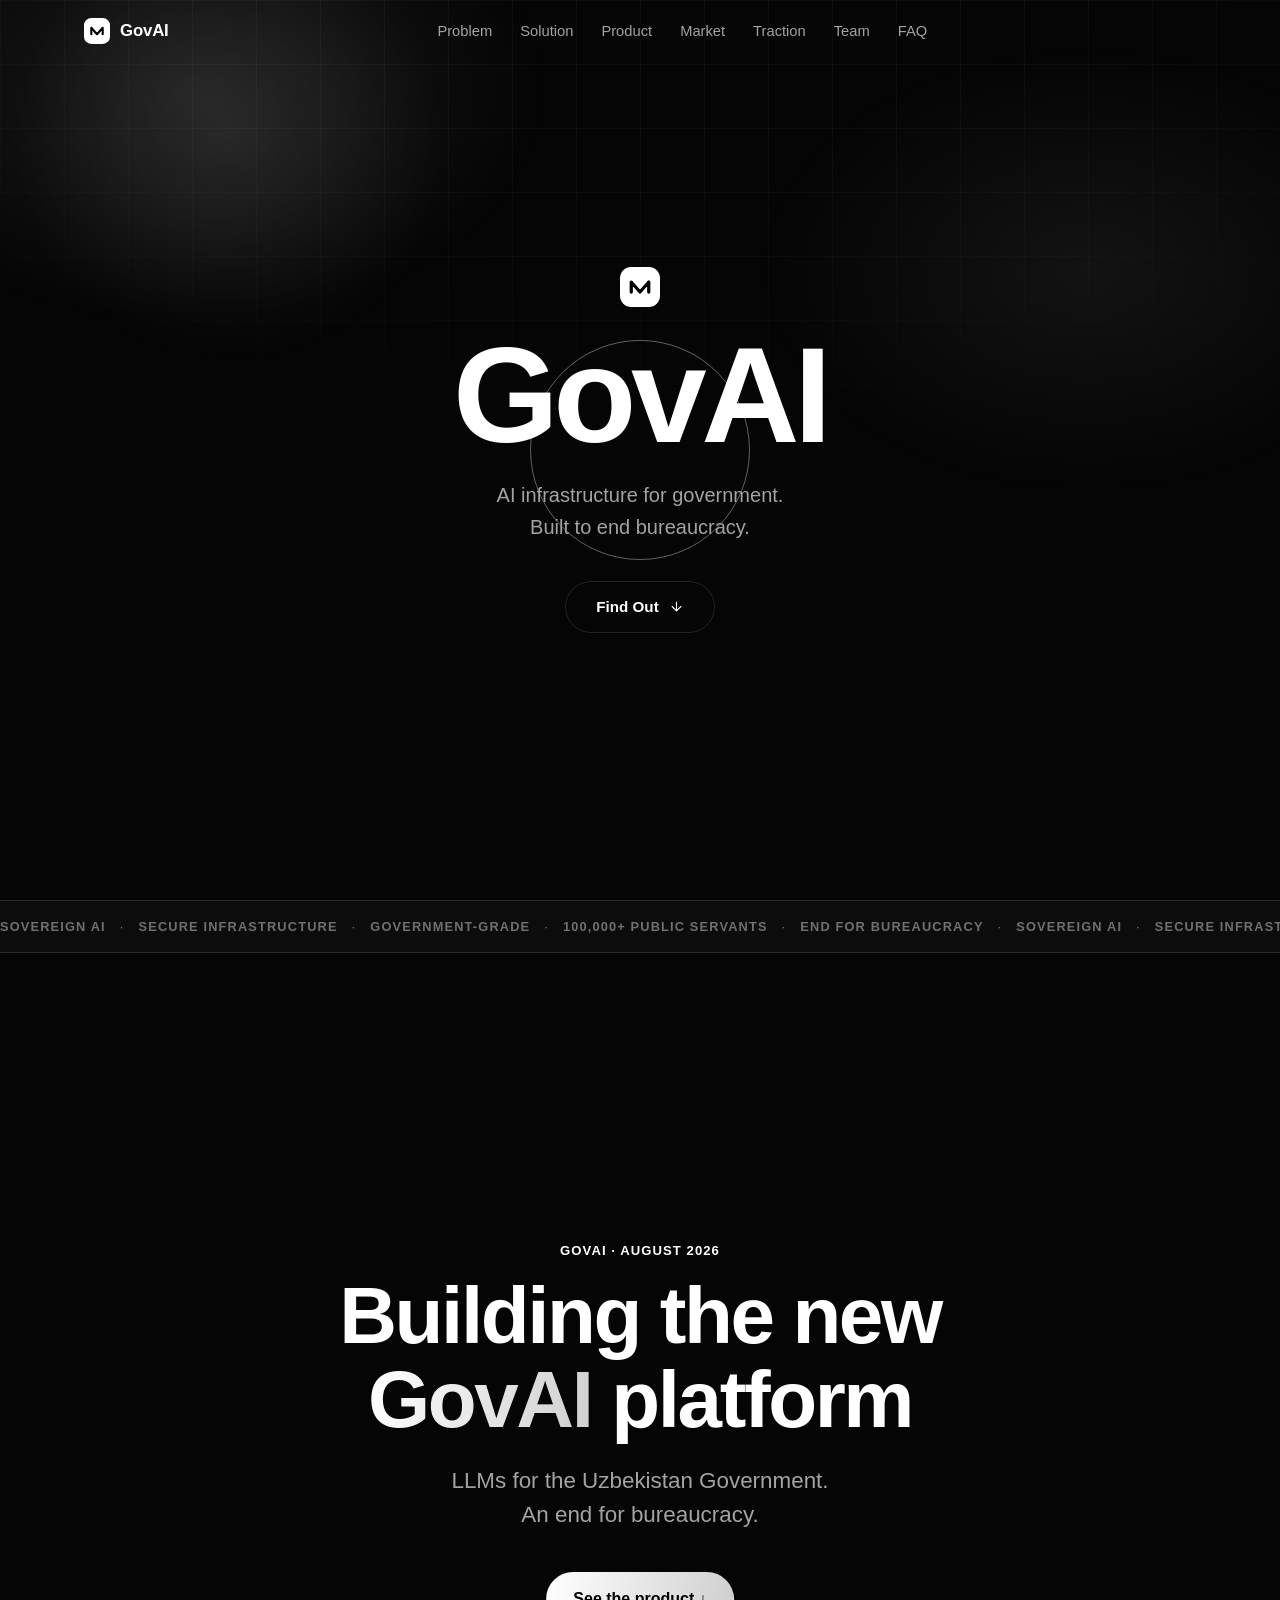
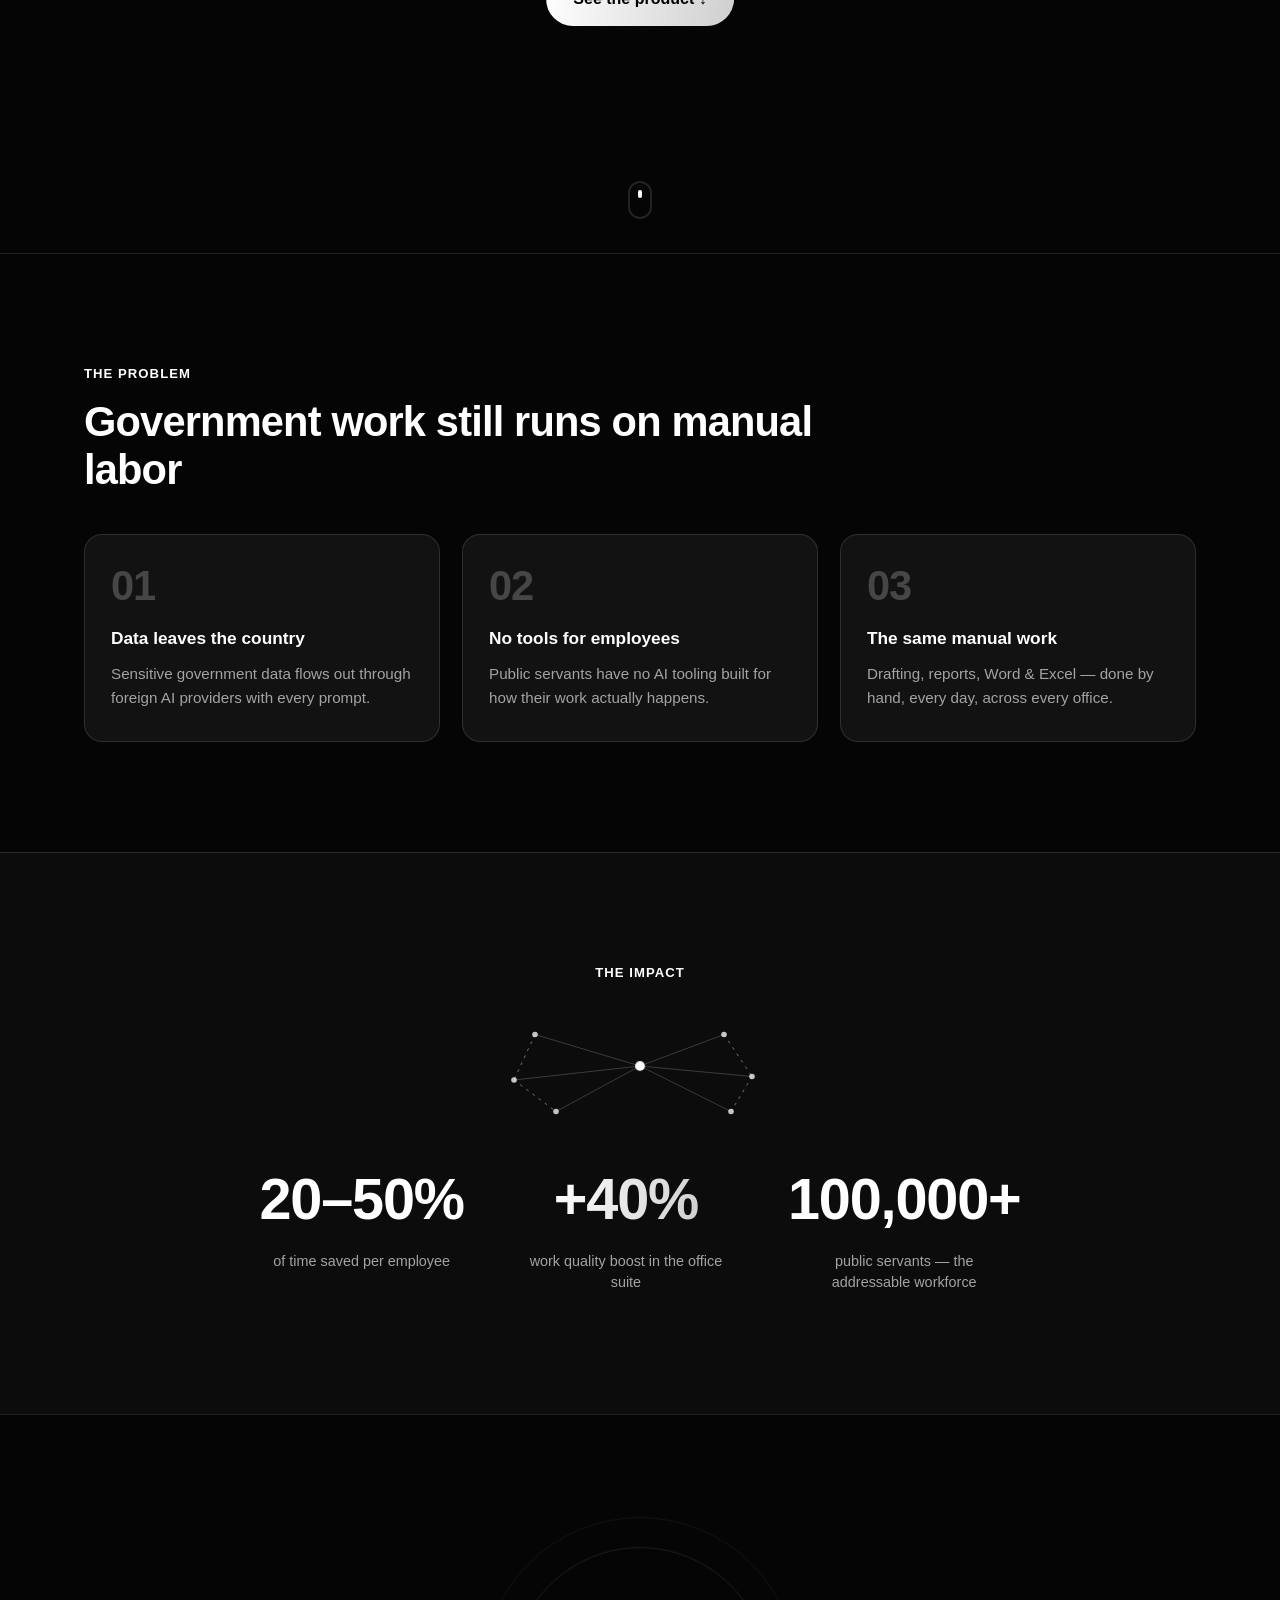
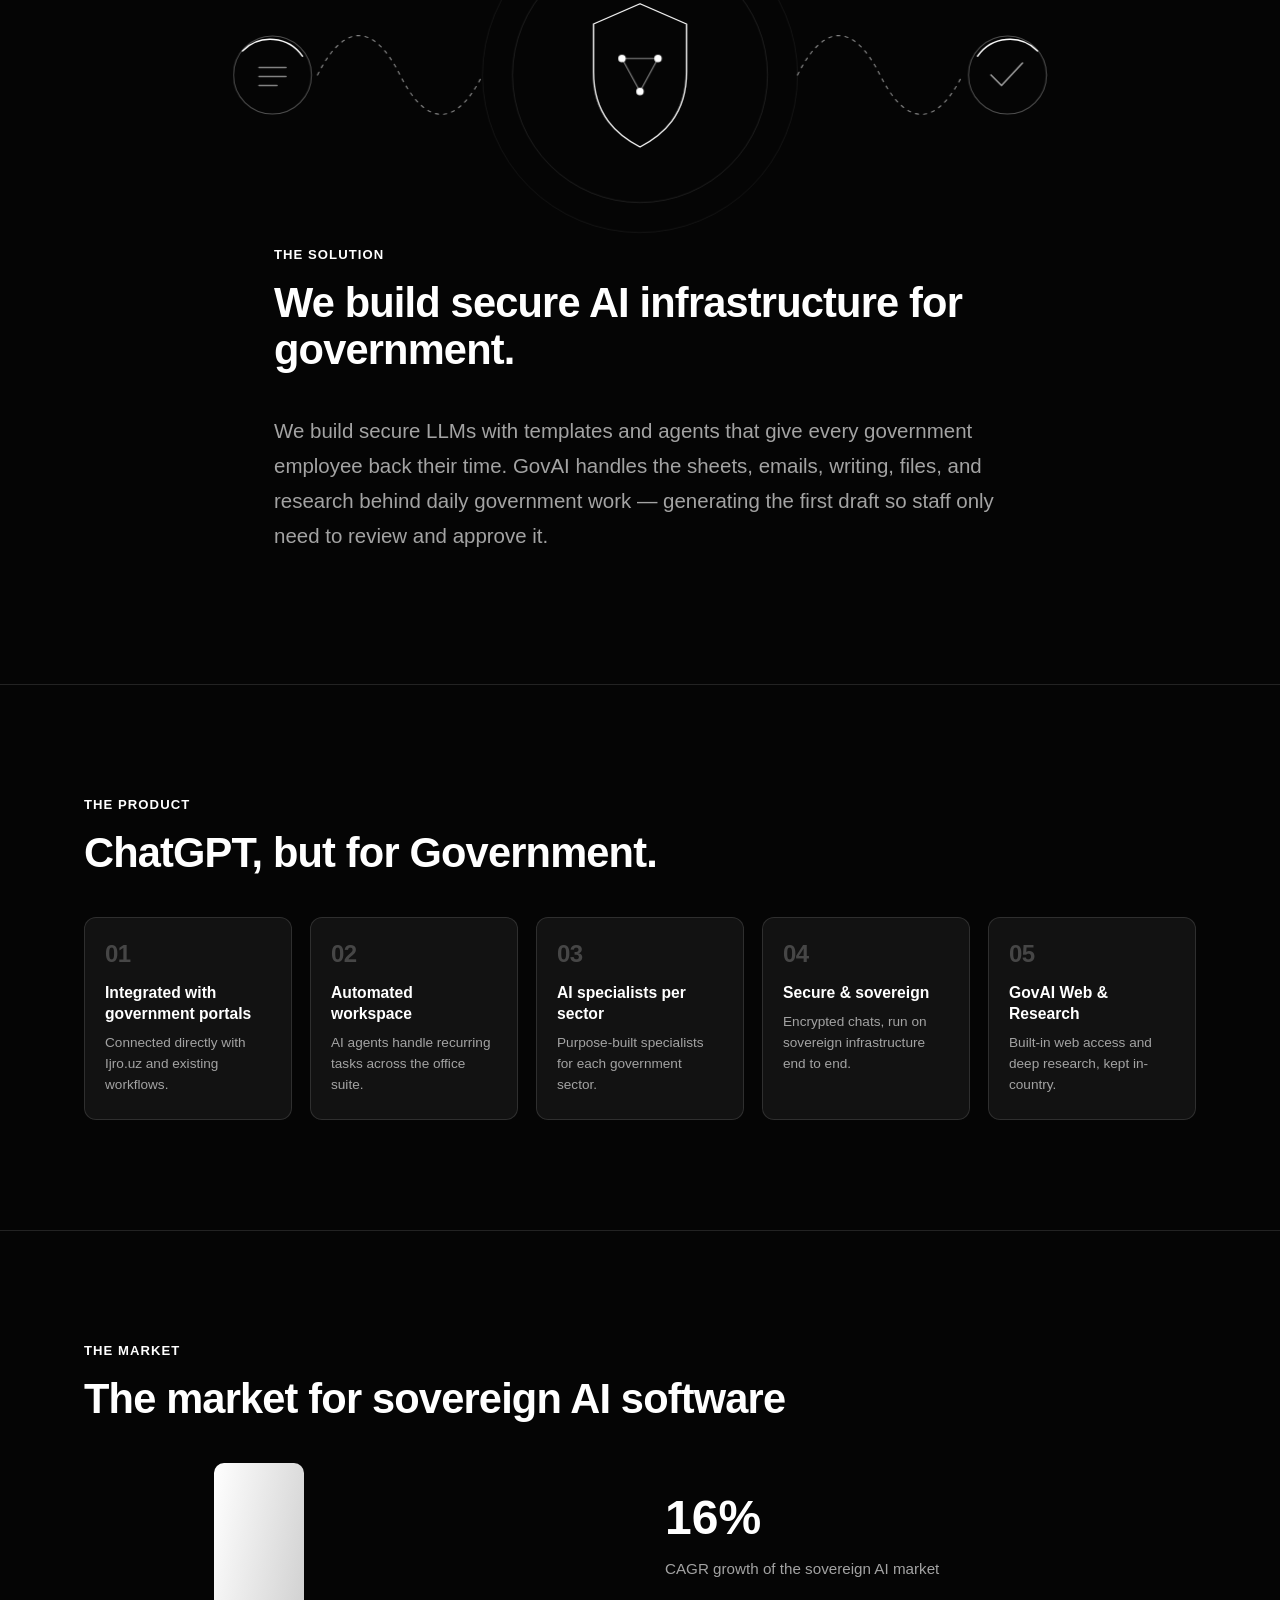
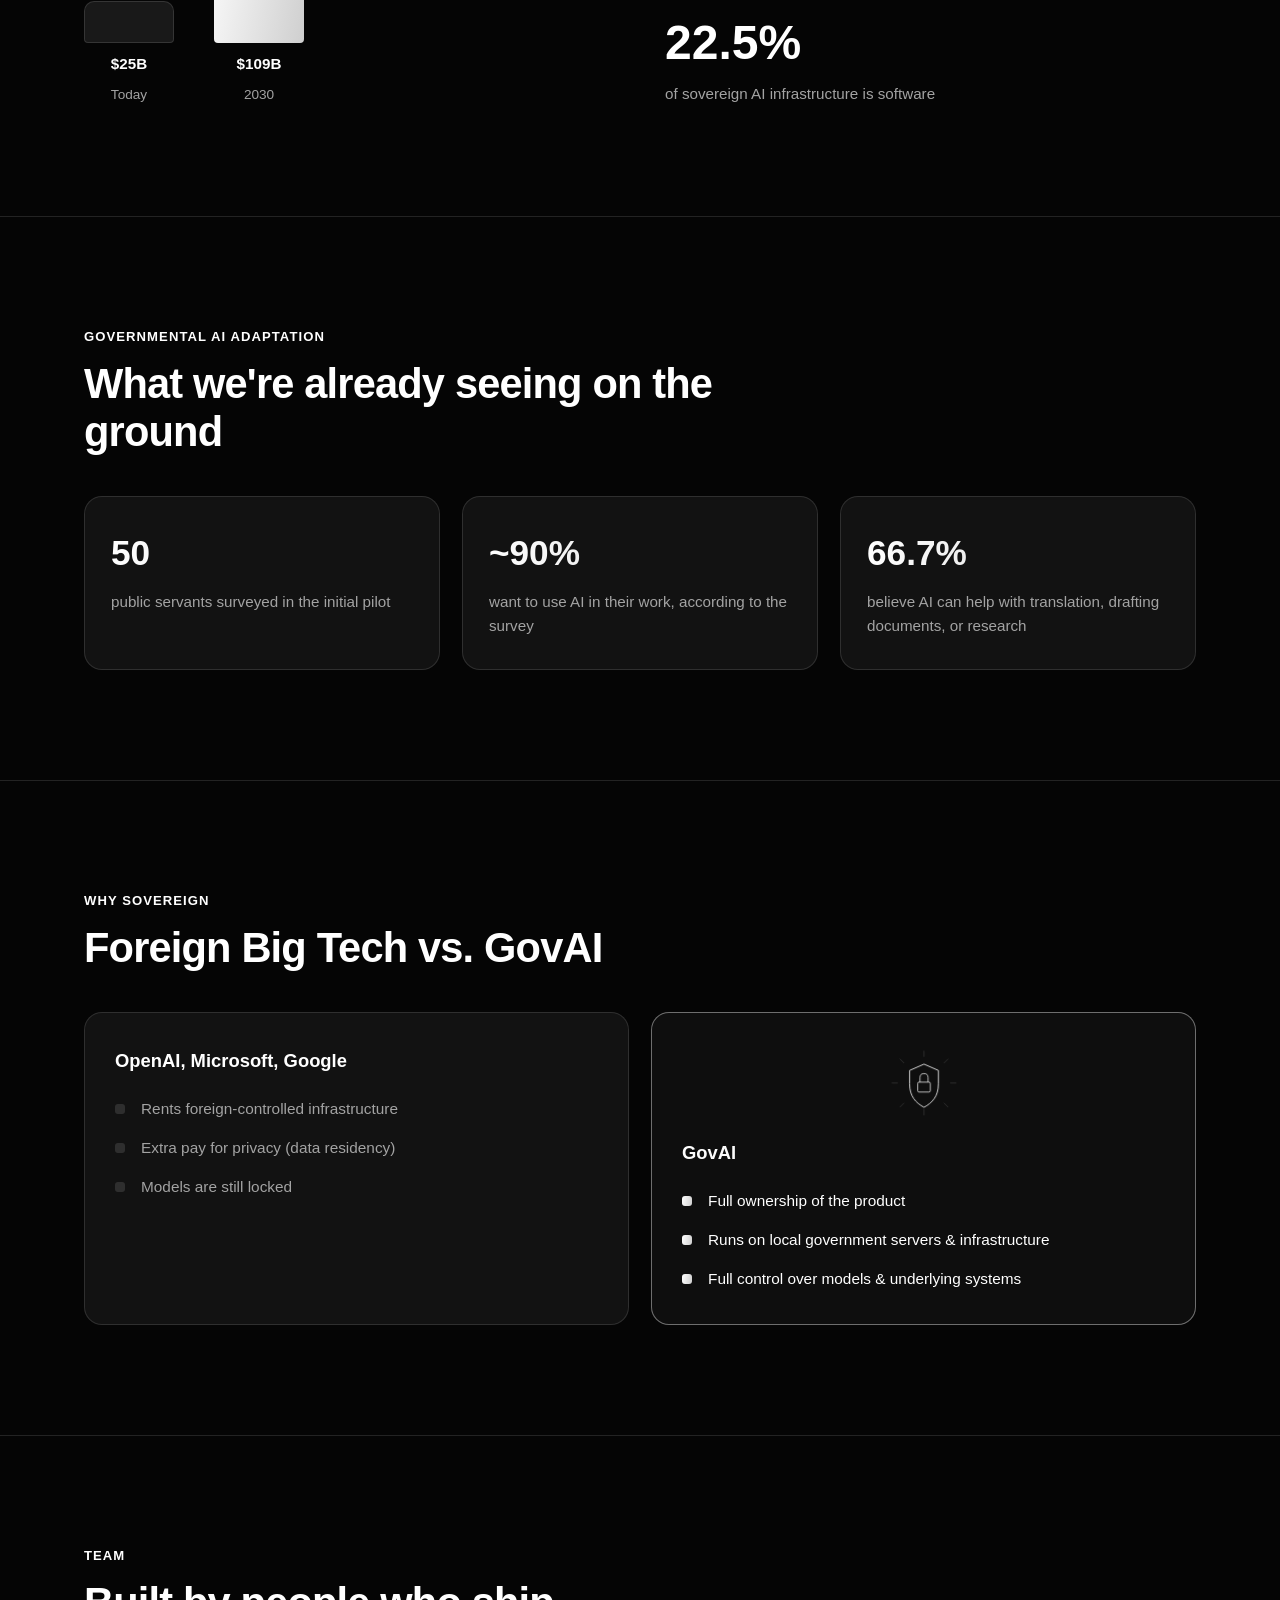
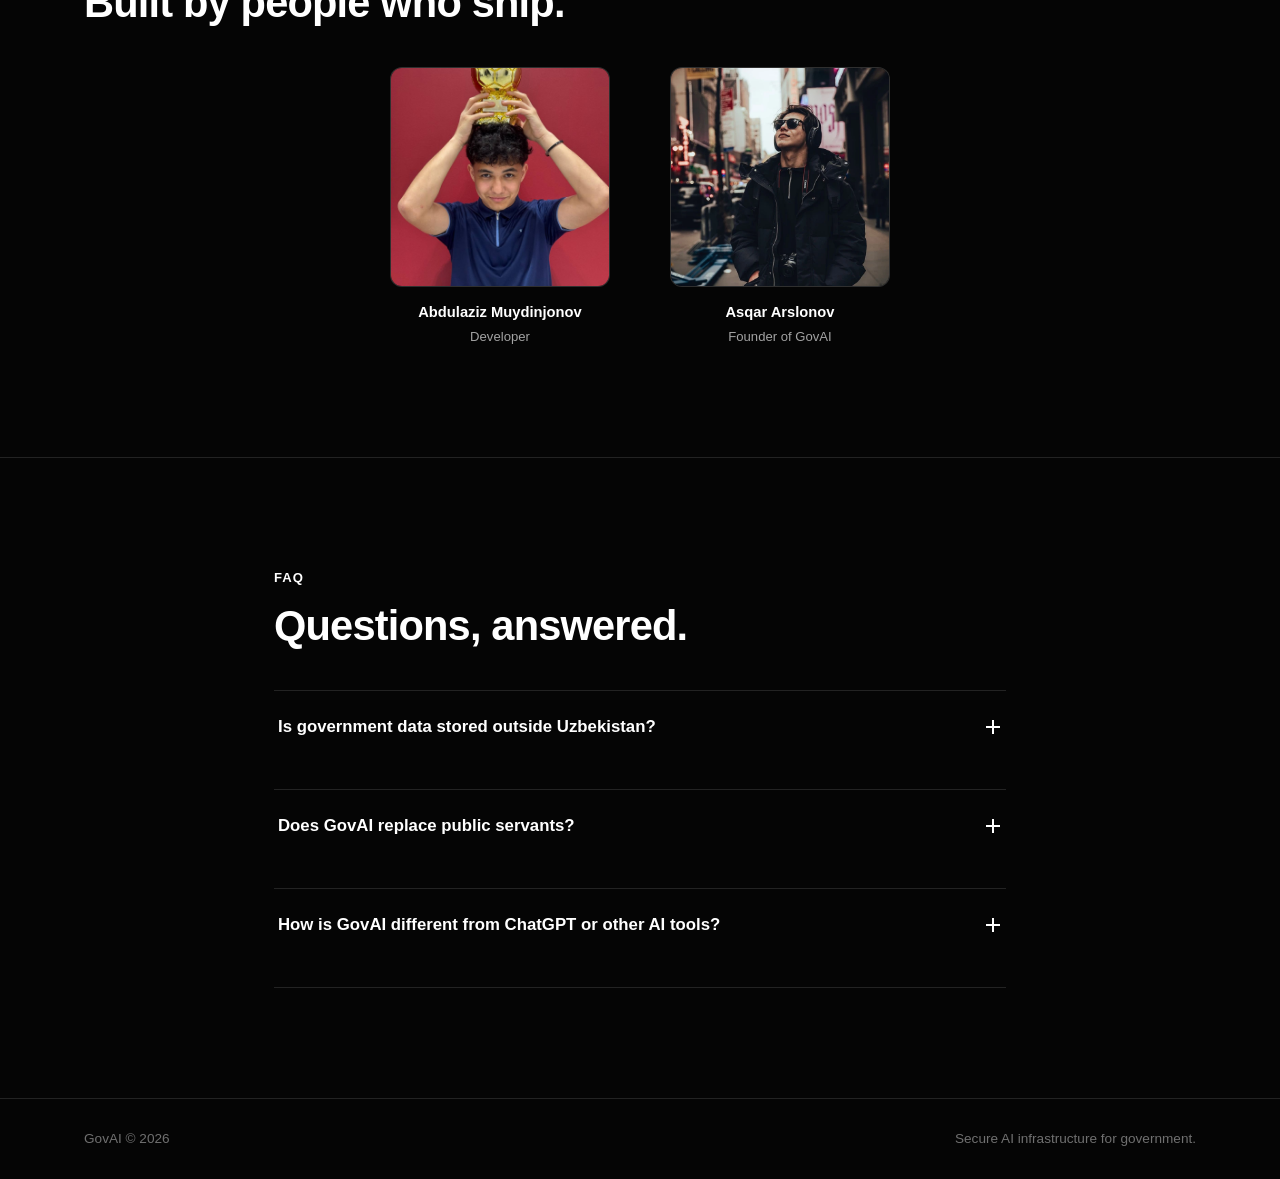
==== commit e23f0437: "Restore original GovAI landing page Reverts the USWDS rebuild back to the original dark landing page" ====
--- a/index.html
+++ b/index.html
@@ -3,188 +3,254 @@
 <head>
 <meta charset="UTF-8" />
 <meta name="viewport" content="width=device-width, initial-scale=1, viewport-fit=cover" />
-<title>GovAI — Sovereign AI Infrastructure for the Uzbekistan Government</title>
-<meta name="description" content="GovAI is secure, sovereign AI infrastructure built for government. LLMs, agents and templates that give every public servant their time back — run entirely on local infrastructure." />
-<meta property="og:title" content="GovAI — Sovereign AI Infrastructure for the Uzbekistan Government" />
-<meta property="og:description" content="Secure, sovereign AI infrastructure for 100,000+ public servants. ChatGPT, but for government — and it never leaves the country." />
+<title>GovAI — LLMs for the Uzbekistan Government</title>
+<meta name="description" content="GovAI is secure AI infrastructure built for government. Sovereign LLMs, agents and templates that give every public servant their time back — an end for bureaucracy." />
+<meta property="og:title" content="GovAI — LLMs for the Uzbekistan Government" />
+<meta property="og:description" content="Secure, sovereign AI infrastructure for 100,000+ public servants. ChatGPT, but for government." />
 <meta property="og:type" content="website" />
-<link rel="icon" href="data:image/svg+xml,%3Csvg xmlns='http://www.w3.org/2000/svg' viewBox='0 0 32 32'%3E%3Crect width='32' height='32' fill='%23162e51'/%3E%3Cpath d='M9 20V12l7 8 7-8v8' stroke='%23ffffff' stroke-width='2.4' fill='none' stroke-linecap='round' stroke-linejoin='round'/%3E%3C/svg%3E" />
-<link rel="stylesheet" href="https://cdn.jsdelivr.net/npm/@uswds/uswds@3.8.1/dist/css/uswds.min.css" />
-<link rel="stylesheet" href="assets/style.css?v=13" />
+<link rel="icon" href="data:image/svg+xml,%3Csvg xmlns='http://www.w3.org/2000/svg' viewBox='0 0 32 32'%3E%3Crect width='32' height='32' rx='8' fill='%23000000'/%3E%3Cpath d='M9 20V12l7 8 7-8v8' stroke='%23ffffff' stroke-width='2.4' fill='none' stroke-linecap='round' stroke-linejoin='round'/%3E%3C/svg%3E" />
+<link rel="stylesheet" href="assets/style.css?v=10" />
+<noscript><style>.reveal{opacity:1!important;transform:none!important}</style></noscript>
 </head>
 <body>
 
-<a class="usa-skipnav" href="#main-content">Skip to main content</a>
-
-<header class="usa-header usa-header--basic">
-  <div class="usa-nav-container">
-    <div class="usa-navbar">
-      <div class="usa-logo">
-        <em class="usa-logo__text"><a href="#top" title="GovAI">GovAI</a></em>
-      </div>
-      <button type="button" class="usa-menu-btn">Menu</button>
-    </div>
-    <nav class="usa-nav">
-      <button type="button" class="usa-nav__close">
-        <img src="https://cdn.jsdelivr.net/npm/@uswds/uswds@3.8.1/dist/img/usa-icons/close.svg" role="img" alt="Close" />
+<div class="bg-grid" aria-hidden="true"></div>
+<div class="bg-glow" aria-hidden="true"></div>
+<div class="scroll-progress" id="scrollProgress" aria-hidden="true"></div>
+
+<header class="nav" id="nav">
+  <div class="nav-inner container">
+    <a href="#top" class="brand">
+      <span class="brand-mark" aria-hidden="true">
+        <svg viewBox="0 0 32 32" width="26" height="26"><rect width="32" height="32" rx="9" fill="#ffffff"/><path d="M9 20V12l7 8 7-8v8" stroke="#000000" stroke-width="2.6" fill="none" stroke-linecap="round" stroke-linejoin="round"/></svg>
+      </span>
+      GovAI
+    </a>
+
+    <nav class="nav-links" id="navLinks">
+      <a href="#problem">Problem</a>
+      <a href="#solution">Solution</a>
+      <a href="#product">Product</a>
+      <a href="#market">Market</a>
+      <a href="#traction">Traction</a>
+      <a href="#team">Team</a>
+      <a href="#faq">FAQ</a>
+    </nav>
+
+    <div class="nav-actions">
+      <button class="nav-toggle" id="navToggle" aria-label="Toggle menu" aria-expanded="false">
+        <span></span><span></span><span></span>
       </button>
-      <ul class="usa-nav__primary usa-accordion">
-        <li class="usa-nav__primary-item"><a class="usa-nav__link" href="#problem"><span>Problem</span></a></li>
-        <li class="usa-nav__primary-item"><a class="usa-nav__link" href="#solution"><span>Solution</span></a></li>
-        <li class="usa-nav__primary-item"><a class="usa-nav__link" href="#product"><span>Product</span></a></li>
-        <li class="usa-nav__primary-item"><a class="usa-nav__link" href="#market"><span>Market</span></a></li>
-        <li class="usa-nav__primary-item"><a class="usa-nav__link" href="#traction"><span>Traction</span></a></li>
-        <li class="usa-nav__primary-item"><a class="usa-nav__link" href="#team"><span>Team</span></a></li>
-        <li class="usa-nav__primary-item"><a class="usa-nav__link" href="#faq"><span>FAQ</span></a></li>
-      </ul>
-    </nav>
+    </div>
   </div>
 </header>
 
-<main id="main-content">
+<main id="top">
+
+  <!-- INTRO / GATE -->
+  <section class="intro" id="intro">
+    <div class="intro-rings" aria-hidden="true"><span></span><span></span><span></span></div>
+    <div class="intro-spotlight" id="introSpotlight" aria-hidden="true"></div>
+    <div class="container intro-inner">
+      <span class="intro-mark" aria-hidden="true">
+        <svg viewBox="0 0 32 32" width="40" height="40"><rect width="32" height="32" rx="9" fill="#ffffff"/><path d="M9 20V12l7 8 7-8v8" stroke="#000000" stroke-width="2.6" fill="none" stroke-linecap="round" stroke-linejoin="round"/></svg>
+      </span>
+      <h1 class="intro-word">GovAI</h1>
+      <p class="intro-tag">AI infrastructure for government.<br class="br-desktop" />Built to end bureaucracy.</p>
+      <a href="#hero" class="intro-btn">
+        <span>Find Out</span>
+        <svg class="intro-btn-arrow" viewBox="0 0 24 24" fill="none"><path d="M12 5v14M5 12l7 7 7-7" stroke="currentColor" stroke-width="1.8" stroke-linecap="round" stroke-linejoin="round"/></svg>
+      </a>
+    </div>
+  </section>
+
+  <!-- MARQUEE -->
+  <div class="marquee" aria-hidden="true">
+    <div class="marquee-track">
+      <span>Sovereign AI</span><span class="dot">&middot;</span>
+      <span>Secure Infrastructure</span><span class="dot">&middot;</span>
+      <span>Government-Grade</span><span class="dot">&middot;</span>
+      <span>100,000+ Public Servants</span><span class="dot">&middot;</span>
+      <span>End for Bureaucracy</span><span class="dot">&middot;</span>
+      <span>Sovereign AI</span><span class="dot">&middot;</span>
+      <span>Secure Infrastructure</span><span class="dot">&middot;</span>
+      <span>Government-Grade</span><span class="dot">&middot;</span>
+      <span>100,000+ Public Servants</span><span class="dot">&middot;</span>
+      <span>End for Bureaucracy</span><span class="dot">&middot;</span>
+    </div>
+  </div>
 
   <!-- HERO -->
-  <section class="usa-hero" aria-label="Introduction" id="top">
-    <div class="grid-container">
-      <div class="usa-hero__callout">
-        <h1 class="usa-hero__heading">
-          <span class="usa-hero__heading--alt">GovAI &middot; Founded 2026</span>
-          Sovereign AI infrastructure for government.
-        </h1>
-        <p>LLMs, agents, and templates for the Uzbekistan government — run entirely on local infrastructure, built to end bureaucracy.</p>
-        <a class="usa-button" href="#product">See the product</a>
-        <a class="usa-button usa-button--outline usa-button--inverse" href="#faq">How it works</a>
-      </div>
-    </div>
-  </section>
-
-  <div class="grid-container shot-wrap">
-    <figure class="usa-prose margin-0">
-      <img src="assets/product-screenshot.jpg" class="shot-frame" alt="GovAI product screenshot: a secure chat interface running deep research on Uzbekistan's AI adoption strategy, marked 'Locally processed · End-to-end private'" loading="eager" />
-      <figcaption>GovAI's research assistant, running a deep-research query entirely on local infrastructure.</figcaption>
-    </figure>
-  </div>
+  <section class="hero" id="hero">
+    <div class="container hero-inner">
+      <p class="eyebrow reveal">GovAI &middot; August 2026</p>
+      <h1 class="hero-title reveal">
+        Building the new <span class="grad">GovAI</span> platform
+      </h1>
+      <p class="hero-sub reveal">
+        LLMs for the Uzbekistan Government.<br class="br-desktop" />
+        An end for bureaucracy.
+      </p>
+      <div class="hero-actions reveal">
+        <a href="#product" class="btn btn-primary btn-lg">See the product ↓</a>
+      </div>
+    </div>
+    <div class="hero-scroll" aria-hidden="true"><span></span></div>
+  </section>
 
   <!-- PROBLEM -->
-  <section class="usa-section" id="problem">
-    <div class="grid-container">
-      <p class="usa-tag tag-eyebrow">The problem</p>
-      <h2>Government work still runs on manual labor</h2>
-
-      <div class="grid-row grid-gap">
-        <div class="tablet:grid-col-4">
-          <div class="usa-card__container">
-            <div class="usa-card__body">
-              <span class="index-num">01</span>
-              <h3>Data leaves the country</h3>
-              <p>Sensitive government data flows out through foreign AI providers with every prompt.</p>
-            </div>
-          </div>
-        </div>
-        <div class="tablet:grid-col-4">
-          <div class="usa-card__container">
-            <div class="usa-card__body">
-              <span class="index-num">02</span>
-              <h3>No tools for employees</h3>
-              <p>Public servants have no AI tooling built for how their work actually happens.</p>
-            </div>
-          </div>
-        </div>
-        <div class="tablet:grid-col-4">
-          <div class="usa-card__container">
-            <div class="usa-card__body">
-              <span class="index-num">03</span>
-              <h3>The same manual work</h3>
-              <p>Drafting, reports, Word &amp; Excel — done by hand, every day, across every office.</p>
-            </div>
-          </div>
+  <section class="section" id="problem">
+    <div class="container">
+      <p class="eyebrow reveal">The problem</p>
+      <h2 class="section-title reveal">Government work still runs on manual labor</h2>
+
+      <div class="grid-3">
+        <div class="card reveal tilt">
+          <span class="card-index">01</span>
+          <h3>Data leaves the country</h3>
+          <p>Sensitive government data flows out through foreign AI providers with every prompt.</p>
+        </div>
+        <div class="card reveal tilt">
+          <span class="card-index">02</span>
+          <h3>No tools for employees</h3>
+          <p>Public servants have no AI tooling built for how their work actually happens.</p>
+        </div>
+        <div class="card reveal tilt">
+          <span class="card-index">03</span>
+          <h3>The same manual work</h3>
+          <p>Drafting, reports, Word &amp; Excel — done by hand, every day, across every office.</p>
         </div>
       </div>
     </div>
   </section>
 
   <!-- IMPACT -->
-  <section class="usa-section bg-base-lightest" id="impact">
-    <div class="grid-container">
-      <p class="usa-tag tag-eyebrow">The impact</p>
-      <div class="grid-row grid-gap">
-        <div class="tablet:grid-col-4">
-          <div class="usa-summary-box">
-            <span class="impact-num" data-count-text="20–50%">0%</span>
-            <p class="impact-label">of time saved per employee</p>
-          </div>
-        </div>
-        <div class="tablet:grid-col-4">
-          <div class="usa-summary-box">
-            <span class="impact-num accent" data-count-text="+40%">0%</span>
-            <p class="impact-label">work quality boost in the office suite</p>
-          </div>
-        </div>
-        <div class="tablet:grid-col-4">
-          <div class="usa-summary-box">
-            <span class="impact-num" data-count-to="100000" data-count-suffix="+">0</span>
-            <p class="impact-label">public servants — the addressable workforce</p>
-          </div>
+  <section class="section impact" id="impact">
+    <div class="container">
+      <p class="eyebrow reveal">The impact</p>
+      <svg class="illus illus-network reveal" viewBox="0 0 600 200" fill="none" aria-hidden="true">
+        <g stroke="rgba(255,255,255,.25)" stroke-width="1.1">
+          <line x1="300" y1="100" x2="150" y2="55"/>
+          <line x1="300" y1="100" x2="120" y2="120"/>
+          <line x1="300" y1="100" x2="180" y2="165"/>
+          <line x1="300" y1="100" x2="420" y2="55"/>
+          <line x1="300" y1="100" x2="460" y2="115"/>
+          <line x1="300" y1="100" x2="430" y2="165"/>
+        </g>
+        <g class="illus-flow" stroke="rgba(255,255,255,.5)" stroke-width="1.2" stroke-dasharray="4 7">
+          <line x1="150" y1="55" x2="120" y2="120"/>
+          <line x1="120" y1="120" x2="180" y2="165"/>
+          <line x1="420" y1="55" x2="460" y2="115"/>
+          <line x1="460" y1="115" x2="430" y2="165"/>
+        </g>
+        <g fill="rgba(255,255,255,.75)">
+          <circle cx="150" cy="55" r="4"/>
+          <circle cx="120" cy="120" r="4"/>
+          <circle cx="180" cy="165" r="4"/>
+          <circle cx="420" cy="55" r="4"/>
+          <circle cx="460" cy="115" r="4"/>
+          <circle cx="430" cy="165" r="4"/>
+        </g>
+        <circle class="illus-hub" cx="300" cy="100" r="7" fill="#fff"/>
+      </svg>
+      <div class="impact-grid">
+        <div class="impact-stat reveal tilt">
+          <span class="impact-num" data-count-text="20–50%">0%</span>
+          <span class="impact-label">of time saved per employee</span>
+        </div>
+        <div class="impact-stat reveal tilt">
+          <span class="impact-num accent" data-count-text="+40%">0%</span>
+          <span class="impact-label">work quality boost in the office suite</span>
+        </div>
+        <div class="impact-stat reveal tilt">
+          <span class="impact-num" data-count-to="100000" data-count-suffix="+">0</span>
+          <span class="impact-label">public servants — the addressable workforce</span>
         </div>
       </div>
     </div>
   </section>
 
   <!-- SOLUTION -->
-  <section class="usa-section" id="solution">
-    <div class="grid-container">
-      <div class="usa-prose">
-        <p class="usa-tag tag-eyebrow">The solution</p>
-        <h2>We build secure AI infrastructure for government.</h2>
-        <p class="usa-intro">
-          We build secure LLMs with templates and agents that give every government employee
-          back their time. GovAI handles the sheets, emails, writing, files, and research
-          behind daily government work — generating the first draft so staff only need to
-          review and approve it.
-        </p>
-      </div>
+  <section class="section" id="solution">
+    <div class="container illus-wrap reveal">
+      <svg class="illus" viewBox="0 0 1200 400" fill="none" aria-hidden="true">
+        <circle class="illus-arc" cx="600" cy="200" r="170" stroke="rgba(255,255,255,.16)" stroke-width="1"/>
+        <circle class="illus-arc illus-arc-slow" cx="600" cy="200" r="210" stroke="rgba(255,255,255,.1)" stroke-width="1"/>
+        <path class="illus-flow" d="M170,200 C205,130 245,130 280,200 C315,270 355,270 390,200" stroke="rgba(255,255,255,.5)" stroke-width="1.6" stroke-linecap="round" stroke-dasharray="4 7"/>
+        <path class="illus-flow" d="M810,200 C845,130 885,130 920,200 C955,270 995,270 1030,200" stroke="rgba(255,255,255,.5)" stroke-width="1.6" stroke-linecap="round" stroke-dasharray="4 7"/>
+        <circle cx="110" cy="200" r="52" stroke="rgba(255,255,255,.3)" stroke-width="1.4"/>
+        <path d="M70,168 A52,52 0 0 1 150,175" stroke="#fff" stroke-width="1.8" stroke-linecap="round"/>
+        <path d="M92,190 h36 M92,202 h36 M92,214 h24" stroke="rgba(255,255,255,.5)" stroke-width="2" stroke-linecap="round"/>
+        <circle cx="1090" cy="200" r="52" stroke="rgba(255,255,255,.3)" stroke-width="1.4"/>
+        <path d="M1130,168 A52,52 0 0 0 1050,175" stroke="#fff" stroke-width="1.8" stroke-linecap="round"/>
+        <path d="M1068,200 l14,14 l28,-30" stroke="rgba(255,255,255,.6)" stroke-width="2.2" stroke-linecap="round" stroke-linejoin="round" fill="none"/>
+        <path d="M600,105 L662,132 V196 C662,254 630,280 600,296 C570,280 538,254 538,196 V132 Z" stroke="#fff" stroke-width="1.8" stroke-linejoin="round"/>
+        <g class="illus-hub">
+          <line x1="576" y1="178" x2="624" y2="178" stroke="rgba(255,255,255,.55)" stroke-width="1.4"/>
+          <line x1="576" y1="178" x2="600" y2="222" stroke="rgba(255,255,255,.55)" stroke-width="1.4"/>
+          <line x1="624" y1="178" x2="600" y2="222" stroke="rgba(255,255,255,.55)" stroke-width="1.4"/>
+          <circle cx="576" cy="178" r="5" fill="#fff"/>
+          <circle cx="624" cy="178" r="5" fill="#fff"/>
+          <circle cx="600" cy="222" r="5" fill="#fff"/>
+        </g>
+      </svg>
+    </div>
+    <div class="container narrow">
+      <p class="eyebrow reveal">The solution</p>
+      <h2 class="section-title reveal">We build secure AI infrastructure for government.</h2>
+      <p class="lead reveal">
+        We build secure LLMs with templates and agents that give every government employee
+        back their time. GovAI handles the sheets, emails, writing, files, and research
+        behind daily government work — generating the first draft so staff only need to
+        review and approve it.
+      </p>
     </div>
   </section>
 
   <!-- PRODUCT -->
-  <section class="usa-section bg-base-lightest" id="product">
-    <div class="grid-container">
-      <p class="usa-tag tag-eyebrow">The product</p>
-      <h2>ChatGPT, but for Government.</h2>
-
-      <ol class="usa-process-list">
-        <li class="usa-process-list__item">
-          <h3 class="usa-process-list__heading">Integrated with government portals</h3>
+  <section class="section" id="product">
+    <div class="container">
+      <p class="eyebrow reveal">The product</p>
+      <h2 class="section-title reveal">ChatGPT, but for Government.</h2>
+
+      <div class="grid-5">
+        <div class="feature reveal tilt">
+          <span class="feature-index">01</span>
+          <h3>Integrated with government portals</h3>
           <p>Connected directly with Ijro.uz and existing workflows.</p>
-        </li>
-        <li class="usa-process-list__item">
-          <h3 class="usa-process-list__heading">Automated workspace</h3>
+        </div>
+        <div class="feature reveal tilt">
+          <span class="feature-index">02</span>
+          <h3>Automated workspace</h3>
           <p>AI agents handle recurring tasks across the office suite.</p>
-        </li>
-        <li class="usa-process-list__item">
-          <h3 class="usa-process-list__heading">AI specialists per sector</h3>
+        </div>
+        <div class="feature reveal tilt">
+          <span class="feature-index">03</span>
+          <h3>AI specialists per sector</h3>
           <p>Purpose-built specialists for each government sector.</p>
-        </li>
-        <li class="usa-process-list__item">
-          <h3 class="usa-process-list__heading">Secure &amp; sovereign</h3>
+        </div>
+        <div class="feature reveal tilt">
+          <span class="feature-index">04</span>
+          <h3>Secure &amp; sovereign</h3>
           <p>Encrypted chats, run on sovereign infrastructure end to end.</p>
-        </li>
-        <li class="usa-process-list__item">
-          <h3 class="usa-process-list__heading">GovAI Web &amp; Research</h3>
+        </div>
+        <div class="feature reveal tilt">
+          <span class="feature-index">05</span>
+          <h3>GovAI Web &amp; Research</h3>
           <p>Built-in web access and deep research, kept in-country.</p>
-        </li>
-      </ol>
+        </div>
+      </div>
     </div>
   </section>
 
   <!-- MARKET -->
-  <section class="usa-section" id="market">
-    <div class="grid-container">
-      <p class="usa-tag tag-eyebrow">The market</p>
-      <h2>The market for sovereign AI software</h2>
-
-      <div class="grid-row grid-gap flex-align-end">
-        <div class="tablet:grid-col-6">
+  <section class="section" id="market">
+    <div class="container">
+      <p class="eyebrow reveal">The market</p>
+      <h2 class="section-title reveal">The market for sovereign AI software</h2>
+
+      <div class="market-grid">
+        <div class="market-chart reveal" aria-hidden="true">
           <div class="bar-row">
             <div class="bar">
               <div class="bar-track"><div class="bar-fill" style="--h:23%"></div></div>
@@ -192,20 +258,21 @@
               <span class="bar-period">Today</span>
             </div>
             <div class="bar">
-              <div class="bar-track"><div class="bar-fill bar-fill--accent" style="--h:100%"></div></div>
+              <div class="bar-track"><div class="bar-fill grad-fill" style="--h:100%"></div></div>
               <span class="bar-value">$109B</span>
               <span class="bar-period">2030</span>
             </div>
           </div>
         </div>
-        <div class="tablet:grid-col-6">
-          <div class="usa-summary-box margin-bottom-2">
+
+        <div class="market-facts">
+          <div class="market-fact reveal">
             <span class="market-fact-num">16%</span>
-            <p class="market-fact-label">CAGR growth of the sovereign AI market</p>
-          </div>
-          <div class="usa-summary-box">
+            <span class="market-fact-label">CAGR growth of the sovereign AI market</span>
+          </div>
+          <div class="market-fact reveal">
             <span class="market-fact-num">22.5%</span>
-            <p class="market-fact-label">of sovereign AI infrastructure is software</p>
+            <span class="market-fact-label">of sovereign AI infrastructure is software</span>
           </div>
         </div>
       </div>
@@ -213,126 +280,132 @@
   </section>
 
   <!-- TRACTION -->
-  <section class="usa-section bg-base-lightest" id="traction">
-    <div class="grid-container">
-      <p class="usa-tag tag-eyebrow">Governmental AI adaptation</p>
-      <h2>What we're already seeing on the ground</h2>
-
-      <div class="grid-row grid-gap">
-        <div class="tablet:grid-col-4">
-          <div class="usa-card__container">
-            <div class="usa-card__body">
-              <span class="index-num accent">50</span>
-              <p>public servants surveyed in the initial pilot</p>
-            </div>
-          </div>
-        </div>
-        <div class="tablet:grid-col-4">
-          <div class="usa-card__container">
-            <div class="usa-card__body">
-              <span class="index-num accent">~90%</span>
-              <p>want to use AI in their work, according to the survey</p>
-            </div>
-          </div>
-        </div>
-        <div class="tablet:grid-col-4">
-          <div class="usa-card__container">
-            <div class="usa-card__body">
-              <span class="index-num accent">66.7%</span>
-              <p>believe AI can help with translation, drafting documents, or research</p>
-            </div>
-          </div>
+  <section class="section" id="traction">
+    <div class="container">
+      <p class="eyebrow reveal">Governmental AI adaptation</p>
+      <h2 class="section-title reveal">What we're already seeing on the ground</h2>
+
+      <div class="grid-3">
+        <div class="card reveal tilt">
+          <span class="card-num">50</span>
+          <p>public servants surveyed in the initial pilot</p>
+        </div>
+        <div class="card reveal tilt">
+          <span class="card-num">~90%</span>
+          <p>want to use AI in their work, according to the survey</p>
+        </div>
+        <div class="card reveal tilt">
+          <span class="card-num">66.7%</span>
+          <p>believe AI can help with translation, drafting documents, or research</p>
         </div>
       </div>
     </div>
   </section>
 
   <!-- COMPARISON -->
-  <section class="usa-section" id="compare">
-    <div class="grid-container">
-      <p class="usa-tag tag-eyebrow">Why sovereign</p>
-      <h2>Foreign Big Tech vs. GovAI</h2>
-
-      <table class="usa-table usa-table--borderless width-full">
-        <thead>
-          <tr>
-            <th scope="col">OpenAI, Microsoft, Google</th>
-            <th scope="col">GovAI</th>
-          </tr>
-        </thead>
-        <tbody>
-          <tr>
-            <td>Rents foreign-controlled infrastructure</td>
-            <td>Full ownership of the product</td>
-          </tr>
-          <tr>
-            <td>Extra pay for privacy (data residency)</td>
-            <td>Runs on local government servers &amp; infrastructure</td>
-          </tr>
-          <tr>
-            <td>Models are still locked</td>
-            <td>Full control over models &amp; underlying systems</td>
-          </tr>
-        </tbody>
-      </table>
+  <section class="section" id="compare">
+    <div class="container">
+      <p class="eyebrow reveal">Why sovereign</p>
+      <h2 class="section-title reveal">Foreign Big Tech vs. GovAI</h2>
+
+      <div class="compare-grid reveal">
+        <div class="compare-col tilt">
+          <h3 class="compare-head">OpenAI, Microsoft, Google</h3>
+          <ul class="compare-list">
+            <li>Rents foreign-controlled infrastructure</li>
+            <li>Extra pay for privacy (data residency)</li>
+            <li>Models are still locked</li>
+          </ul>
+        </div>
+        <div class="compare-col compare-col-highlight tilt">
+          <svg class="illus-shield" viewBox="0 0 160 160" fill="none" aria-hidden="true">
+            <g stroke="rgba(255,255,255,.3)" stroke-width="1">
+              <line x1="80" y1="8" x2="80" y2="22"/>
+              <line x1="80" y1="138" x2="80" y2="152"/>
+              <line x1="8" y1="80" x2="22" y2="80"/>
+              <line x1="138" y1="80" x2="152" y2="80"/>
+              <line x1="26" y1="26" x2="36" y2="36"/>
+              <line x1="134" y1="26" x2="124" y2="36"/>
+              <line x1="26" y1="134" x2="36" y2="124"/>
+              <line x1="134" y1="134" x2="124" y2="124"/>
+            </g>
+            <path d="M80,38 L112,52 V82 C112,110 98,124 80,134 C62,124 48,110 48,82 V52 Z" stroke="#fff" stroke-width="1.8" stroke-linejoin="round"/>
+            <rect x="66" y="78" width="28" height="22" rx="3" stroke="#fff" stroke-width="1.6"/>
+            <path d="M71,78 V68 A9,9 0 0 1 89,68 V78" stroke="#fff" stroke-width="1.6"/>
+          </svg>
+          <h3 class="compare-head grad">GovAI</h3>
+          <ul class="compare-list">
+            <li>Full ownership of the product</li>
+            <li>Runs on local government servers &amp; infrastructure</li>
+            <li>Full control over models &amp; underlying systems</li>
+          </ul>
+        </div>
+      </div>
     </div>
   </section>
 
   <!-- TEAM -->
-  <section class="usa-section bg-base-lightest" id="team">
-    <div class="grid-container">
-      <p class="usa-tag tag-eyebrow">Team</p>
-      <h2>Built by people who ship.</h2>
-
-      <div class="grid-row grid-gap">
-        <div class="tablet:grid-col-3">
-          <img src="assets/team/abdulaziz.jpg" alt="Abdulaziz Muydinjonov" class="team-photo" loading="lazy" />
-          <p class="team-name">Abdulaziz Muydinjonov</p>
-          <p class="team-role">Developer</p>
-        </div>
-        <div class="tablet:grid-col-3">
-          <img src="assets/team/asqar.webp" alt="Asqar Arslonov" class="team-photo" loading="lazy" />
-          <p class="team-name">Asqar Arslonov</p>
-          <p class="team-role">Founder of GovAI</p>
+  <section class="section" id="team">
+    <div class="container">
+      <p class="eyebrow reveal">Team</p>
+      <h2 class="section-title reveal">Built by people who ship.</h2>
+
+      <div class="team-grid">
+        <div class="team-card reveal tilt">
+          <div class="team-photo">
+            <img src="assets/team/abdulaziz.jpg" alt="Abdulaziz Muydinjonov" loading="lazy" />
+          </div>
+          <div class="team-info">
+            <h3>Abdulaziz Muydinjonov</h3>
+            <p>Developer</p>
+          </div>
+        </div>
+        <div class="team-card reveal tilt">
+          <div class="team-photo">
+            <img src="assets/team/asqar.webp" alt="Asqar Arslonov" loading="lazy" />
+          </div>
+          <div class="team-info">
+            <h3>Asqar Arslonov</h3>
+            <p>Founder of GovAI</p>
+          </div>
         </div>
       </div>
     </div>
   </section>
 
   <!-- FAQ -->
-  <section class="usa-section" id="faq">
-    <div class="grid-container">
-      <div class="usa-prose">
-        <p class="usa-tag tag-eyebrow">FAQ</p>
-        <h2>Questions, answered.</h2>
-      </div>
-
-      <div class="usa-accordion">
-        <h3 class="usa-accordion__heading">
-          <button type="button" class="usa-accordion__button" aria-expanded="false" aria-controls="a1">
-            Is government data stored outside Uzbekistan?
+  <section class="section" id="faq">
+    <div class="container narrow">
+      <p class="eyebrow reveal">FAQ</p>
+      <h2 class="section-title reveal">Questions, answered.</h2>
+
+      <div class="faq-list">
+        <div class="faq-item reveal">
+          <button class="faq-question" aria-expanded="false">
+            <span>Is government data stored outside Uzbekistan?</span>
+            <span class="faq-toggle" aria-hidden="true"></span>
           </button>
-        </h3>
-        <div id="a1" class="usa-accordion__content usa-prose" hidden>
-          <p>No. GovAI runs entirely on local government servers and infrastructure — no data ever leaves the country.</p>
-        </div>
-
-        <h3 class="usa-accordion__heading">
-          <button type="button" class="usa-accordion__button" aria-expanded="false" aria-controls="a2">
-            Does GovAI replace public servants?
+          <div class="faq-answer">
+            <p>No. GovAI runs entirely on local government servers and infrastructure — no data ever leaves the country.</p>
+          </div>
+        </div>
+        <div class="faq-item reveal">
+          <button class="faq-question" aria-expanded="false">
+            <span>Does GovAI replace public servants?</span>
+            <span class="faq-toggle" aria-hidden="true"></span>
           </button>
-        </h3>
-        <div id="a2" class="usa-accordion__content usa-prose" hidden>
-          <p>No. GovAI drafts and prepares the work — every output is still reviewed and approved by staff before it's used.</p>
-        </div>
-
-        <h3 class="usa-accordion__heading">
-          <button type="button" class="usa-accordion__button" aria-expanded="false" aria-controls="a3">
-            How is GovAI different from ChatGPT or other AI tools?
+          <div class="faq-answer">
+            <p>No. GovAI drafts and prepares the work — every output is still reviewed and approved by staff before it's used.</p>
+          </div>
+        </div>
+        <div class="faq-item reveal">
+          <button class="faq-question" aria-expanded="false">
+            <span>How is GovAI different from ChatGPT or other AI tools?</span>
+            <span class="faq-toggle" aria-hidden="true"></span>
           </button>
-        </h3>
-        <div id="a3" class="usa-accordion__content usa-prose" hidden>
-          <p>GovAI is built specifically for government workflows — integrated with portals like Ijro.uz, with sector-specific AI specialists and full sovereign control over the models and infrastructure.</p>
+          <div class="faq-answer">
+            <p>GovAI is built specifically for government workflows — integrated with portals like Ijro.uz, with sector-specific AI specialists and full sovereign control over the models and infrastructure.</p>
+          </div>
         </div>
       </div>
     </div>
@@ -340,23 +413,17 @@
 
 </main>
 
-<footer class="usa-footer usa-footer--slim">
-  <div class="grid-container usa-footer__return-to-top">
-    <a href="#top">Return to top</a>
-  </div>
-  <div class="usa-footer__primary-section">
-    <div class="grid-container">
-      <div class="usa-footer__primary-container grid-row">
-        <div class="mobile-lg:grid-col-8">
-          <p class="margin-0">GovAI &copy; 2026 — Secure AI infrastructure for government.</p>
-        </div>
-      </div>
-    </div>
+<footer class="footer">
+  <div class="container footer-inner">
+    <span>GovAI &copy; 2026</span>
+    <span class="footer-tag">Secure AI infrastructure for government.</span>
   </div>
 </footer>
 
-<script src="https://cdn.jsdelivr.net/npm/@uswds/uswds@3.8.1/dist/js/uswds-init.min.js"></script>
-<script src="https://cdn.jsdelivr.net/npm/@uswds/uswds@3.8.1/dist/js/uswds.min.js"></script>
-<script src="assets/script.js?v=7"></script>
+<a href="#top" class="back-to-top" id="backToTop" aria-label="Back to top">
+  <svg viewBox="0 0 24 24" fill="none"><path d="M12 19V5M5 12l7-7 7 7" stroke="currentColor" stroke-width="2" stroke-linecap="round" stroke-linejoin="round"/></svg>
+</a>
+
+<script src="assets/script.js?v=4"></script>
 </body>
 </html>
--- a/assets/style.css
+++ b/assets/style.css
@@ -1,63 +1,461 @@
-/* Minimal overrides on top of USWDS (@uswds/uswds@3.8.1) — everything not
-   listed here is stock USWDS: header, nav, buttons, accordion, footer, table,
-   cards, summary box, process list, colors, type scale, grid. */
-
-/* USWDS ships a demo stock photo as the default .usa-hero background — swap for a plain dark fill */
-.usa-hero{
-  background-image: none !important;
-  background-color: #162e51;
-}
-
-.tag-eyebrow{
-  background: transparent; color: #005ea2; padding: 0; margin: 0 0 .5rem;
-  font-size: .85rem; font-weight: 700; letter-spacing: .04em; text-transform: uppercase;
-}
-
-.margin-0{ margin: 0; }
-
-/* Product screenshot figure */
-.shot-wrap{ margin-top: 3rem; margin-bottom: 3rem; }
-.shot-frame{
-  border: 1px solid #c9c9c9; border-radius: 2px; width: 100%; height: auto;
-}
-.shot-wrap figcaption{ margin-top: .5rem; font-size: .9rem; color: #71767a; }
-
-/* Card index numbers */
-.index-num{ display:block; font-size: 1.1rem; font-weight: 700; color: #71767a; margin-bottom: .75rem; }
-.index-num.accent{ font-size: 2rem; color: #005ea2; margin-bottom: .5rem; }
-
-/* Impact / market stat numbers inside usa-summary-box */
-.impact-num{ display:block; font-size: 2.4rem; font-weight: 700; color: #1b1b1b; line-height: 1.1; }
-.impact-num.accent{ color: #005ea2; }
-.impact-label{ margin: .35rem 0 0; color: #3d4551; }
-.market-fact-num{ display:block; font-size: 2rem; font-weight: 700; color: #1b1b1b; }
-.market-fact-label{ margin: .25rem 0 0; color: #3d4551; }
-
-/* Simple bar chart for market section */
-.bar-row{ display:flex; align-items:flex-end; gap: 2.5rem; }
-.bar{ display:flex; flex-direction:column; align-items:center; width: 90px; gap: .5rem; }
-.bar-track{ display:flex; align-items:flex-end; width: 100%; height: 170px; border-bottom: 1px solid #c9c9c9; }
-.bar-fill{ width: 100%; height: var(--h); background: #dfe1e2; border: 1px solid #c9c9c9; }
-.bar-fill--accent{ background: #005ea2; border-color: #005ea2; }
-.bar-value{ font-weight: 700; }
-.bar-period{ color: #71767a; font-size: .9rem; }
-
-/* Team photos */
+/* ---------- Design tokens ---------- */
+:root{
+  --bg: #050505;
+  --bg-alt: #0c0c0c;
+  --surface: #121212;
+  --surface-2: #191919;
+  --border: rgba(255,255,255,.12);
+  --text: #ffffff;
+  --text-dim: #a3a3a3;
+  --text-dimmer: #707070;
+  --primary: #ffffff;
+  --primary-2: #ffffff;
+  --grad: linear-gradient(100deg, #ffffff, #cfcfcf);
+  --radius: 18px;
+  --radius-sm: 12px;
+  --container: 1160px;
+  --ease: cubic-bezier(.22,.9,.34,1);
+}
+
+*,*::before,*::after{ box-sizing: border-box; }
+html{ scroll-behavior: smooth; }
+@media (prefers-reduced-motion: reduce){
+  html{ scroll-behavior: auto; }
+  *{ animation-duration: .01ms !important; transition-duration: .01ms !important; }
+}
+
+body{
+  margin:0;
+  background: var(--bg);
+  color: var(--text);
+  font-family: -apple-system, BlinkMacSystemFont, "Segoe UI", Inter, Roboto, Helvetica, Arial, sans-serif;
+  line-height: 1.5;
+  -webkit-font-smoothing: antialiased;
+  overflow-x: hidden;
+}
+
+img,svg{ display:block; max-width:100%; }
+a{ color: inherit; }
+
+.container{ width: 100%; max-width: var(--container); margin: 0 auto; padding: 0 24px; }
+.narrow{ max-width: 780px; }
+
+/* ---------- Background layers ---------- */
+.bg-grid{
+  position: fixed; inset: -64px; z-index: 0; pointer-events: none;
+  background-image:
+    linear-gradient(rgba(255,255,255,.035) 1px, transparent 1px),
+    linear-gradient(90deg, rgba(255,255,255,.035) 1px, transparent 1px);
+  background-size: 64px 64px;
+  mask-image: radial-gradient(ellipse 80% 60% at 50% 0%, #000 40%, transparent 90%);
+  animation: gridDrift 16s linear infinite;
+  will-change: transform;
+}
+@keyframes gridDrift{
+  from{ transform: translate3d(0,0,0); }
+  to{ transform: translate3d(-64px,-64px,0); }
+}
+@media (prefers-reduced-motion: reduce){
+  .bg-grid{ animation: none; }
+}
+/* ---------- Scroll progress ---------- */
+.scroll-progress{
+  position: fixed; top:0; left:0; width:100%; height: 3px; z-index: 100;
+  background: var(--grad); transform: scaleX(0); transform-origin: left;
+  will-change: transform;
+}
+
+/* ---------- Back to top ---------- */
+.back-to-top{
+  position: fixed; right: 24px; bottom: 24px; z-index: 60;
+  width: 46px; height: 46px; border-radius: 50%;
+  background: rgba(255,255,255,.06); border: 1px solid var(--border); color: var(--text);
+  display:flex; align-items:center; justify-content:center; text-decoration:none;
+  opacity: 0; pointer-events: none; transform: translateY(10px);
+  transition: opacity .3s var(--ease), transform .3s var(--ease), background-color .2s var(--ease), border-color .2s var(--ease), color .2s var(--ease);
+}
+.back-to-top.visible{ opacity: 1; pointer-events: auto; transform: translateY(0); }
+.back-to-top:hover{ background: #fff; color: #000; border-color: #fff; }
+.back-to-top svg{ width: 18px; height: 18px; }
+@media (max-width: 560px){
+  .back-to-top{ right: 16px; bottom: 16px; width: 42px; height: 42px; }
+}
+
+.bg-glow{
+  position: fixed; inset: 0; z-index: 0; pointer-events: none;
+  background:
+    radial-gradient(600px 400px at 15% 10%, rgba(255,255,255,.09), transparent 60%),
+    radial-gradient(560px 380px at 85% 30%, rgba(255,255,255,.06), transparent 60%);
+}
+
+main, header, footer{ position: relative; z-index: 1; }
+
+/* ---------- Nav ---------- */
+.nav{
+  position: fixed; top:0; left:0; right:0; z-index: 50;
+  padding: 18px 0;
+  transition: background-color .3s var(--ease), border-color .3s var(--ease), padding .3s var(--ease);
+  border-bottom: 1px solid transparent;
+}
+.nav.scrolled{
+  background: rgba(5,5,5,.86);
+  backdrop-filter: blur(8px);
+  -webkit-backdrop-filter: blur(8px);
+  border-bottom-color: var(--border);
+  padding: 12px 0;
+}
+.nav-inner{ display:flex; align-items:center; justify-content: space-between; gap: 24px; }
+.brand{ display:flex; align-items:center; gap:10px; font-weight:700; font-size:1.05rem; letter-spacing:-.01em; text-decoration:none; }
+.brand-mark{ display:inline-flex; }
+
+.nav-links{ display:flex; gap: 28px; }
+.nav-links a{ font-size: .92rem; color: var(--text-dim); text-decoration:none; transition: color .2s; }
+.nav-links a:hover{ color: var(--text); }
+
+.nav-actions{ display:flex; align-items:center; gap: 10px; }
+.nav-toggle{ display:none; flex-direction:column; justify-content:center; gap:5px; width:38px; height:38px; background:none; border:1px solid var(--border); border-radius:10px; cursor:pointer; }
+.nav-toggle span{ display:block; width:16px; height:2px; margin:0 auto; background: var(--text); border-radius:2px; transition: transform .25s var(--ease), opacity .25s; }
+
+/* ---------- Buttons ---------- */
+.btn{
+  display: inline-flex; align-items:center; justify-content:center; gap:8px;
+  padding: 10px 18px; border-radius: 999px; font-size: .92rem; font-weight: 600;
+  text-decoration: none; white-space: nowrap; border: 1px solid transparent;
+  transition: transform .2s var(--ease), background-color .2s, border-color .2s, opacity .2s;
+}
+.btn:active{ transform: scale(.97); }
+.btn-primary{ background: var(--grad); color: #000; }
+.btn-primary:hover{ opacity: .9; }
+.btn-ghost{ background: transparent; color: var(--text); border-color: var(--border); }
+.btn-ghost:hover{ background: rgba(255,255,255,.06); }
+.btn-lg{ padding: 14px 26px; font-size: 1rem; }
+
+/* ---------- Type ---------- */
+.eyebrow{
+  font-size: .82rem; font-weight: 700; letter-spacing: .08em; text-transform: uppercase;
+  color: var(--primary); margin: 0 0 14px;
+}
+.section-title{
+  font-size: clamp(1.7rem, 3.4vw, 2.6rem);
+  font-weight: 700; letter-spacing: -.02em; line-height: 1.15;
+  margin: 0 0 40px; max-width: 760px;
+}
+.lead{ font-size: clamp(1.05rem, 1.6vw, 1.3rem); color: var(--text-dim); line-height: 1.7; }
+
+.grad{ background: var(--grad); -webkit-background-clip: text; background-clip: text; color: transparent; }
+
+/* ---------- Sections ---------- */
+.section{ padding: 110px 0; border-top: 1px solid var(--border); }
+@media (max-width: 720px){ .section{ padding: 76px 0; } }
+
+/* ---------- Intro / Gate ---------- */
+.intro{
+  min-height: 100svh; display:flex; align-items:center; justify-content:center;
+  text-align:center; position:relative; overflow:hidden;
+}
+.intro-inner{ position:relative; z-index:2; display:flex; flex-direction:column; align-items:center; gap: 16px; }
+
+.intro-mark{
+  display:inline-flex; margin-bottom: 4px;
+  opacity: 0; animation: introPopMark .8s cubic-bezier(.34,1.56,.64,1) .15s forwards;
+}
+.intro-word{
+  font-size: clamp(3.2rem, 13vw, 8.5rem); font-weight: 800; letter-spacing: -.04em;
+  line-height: 1; margin: 0;
+  opacity: 0; animation: introPopWord .85s cubic-bezier(.22,1,.36,1) .4s forwards;
+}
+.intro-tag{
+  font-size: clamp(1rem, 2vw, 1.25rem); color: var(--text-dim); margin: 0; line-height: 1.6;
+  opacity: 0; animation: introFadeUp .7s cubic-bezier(.22,1,.36,1) .8s forwards;
+}
+.intro-btn{
+  margin-top: 22px; display:inline-flex; align-items:center; gap: 10px;
+  padding: 14px 30px; border: 1px solid var(--border); border-radius: 999px;
+  text-decoration: none; color: var(--text); font-weight: 600; font-size: .95rem;
+  transition: background-color .25s var(--ease), color .25s var(--ease), border-color .25s var(--ease), transform .25s var(--ease);
+  opacity: 0; animation: introFadeUp .7s cubic-bezier(.22,1,.36,1) 1s forwards;
+}
+.intro-btn:hover{ background: #fff; color: #000; border-color: #fff; transform: translateY(-2px); }
+.intro-btn-arrow{ width: 15px; height: 15px; animation: introBob 1.8s ease-in-out infinite 1.8s; }
+
+@keyframes introPopMark{
+  0%{ opacity: 0; transform: scale(.35) rotate(-10deg); }
+  55%{ opacity: 1; transform: scale(1.15) rotate(4deg); }
+  80%{ transform: scale(.96) rotate(-1deg); }
+  100%{ opacity: 1; transform: scale(1) rotate(0deg); }
+}
+@keyframes introPopWord{
+  0%{ opacity: 0; transform: translateY(28px) scale(.9); }
+  100%{ opacity: 1; transform: translateY(0) scale(1); }
+}
+@keyframes introFadeUp{
+  0%{ opacity: 0; transform: translateY(16px); }
+  100%{ opacity: 1; transform: translateY(0); }
+}
+@keyframes introBob{ 0%,100%{ transform: translateY(0); } 50%{ transform: translateY(4px); } }
+
+.intro-rings{ position:absolute; inset:0; z-index:1; display:flex; align-items:center; justify-content:center; pointer-events:none; }
+.intro-rings span{
+  position:absolute; width: 220px; height: 220px; border: 1px solid rgba(255,255,255,.14);
+  border-radius: 50%; opacity: 0; will-change: transform, opacity;
+  animation: ringFadeIn .8s ease forwards, ringPulse 4.5s ease-out infinite 1.2s;
+  animation-delay: .2s, 1.2s;
+}
+.intro-rings span:nth-child(2){ animation-delay: .2s, 2.7s; }
+.intro-rings span:nth-child(3){ animation-delay: .2s, 4.2s; }
+@keyframes ringFadeIn{ to{ opacity: 1; } }
+@keyframes ringPulse{
+  0%{ transform: scale(.55); opacity: .55; }
+  100%{ transform: scale(2.8); opacity: 0; }
+}
+
+@media (prefers-reduced-motion: reduce){
+  .intro-mark, .intro-word, .intro-tag, .intro-btn, .intro-rings span{
+    animation: none !important; opacity: 1 !important; transform: none !important;
+  }
+}
+.intro-spotlight{
+  position:absolute; top:0; left:0; z-index:1; pointer-events:none;
+  width: 460px; height: 460px; margin-left: -230px; margin-top: -230px;
+  border-radius: 50%;
+  background: radial-gradient(circle, rgba(255,255,255,.08), transparent 70%);
+  transform: translate3d(50%, 30%, 0);
+  will-change: transform;
+}
+
+/* ---------- Marquee ---------- */
+.marquee{
+  border-top: 1px solid var(--border); border-bottom: 1px solid var(--border);
+  background: var(--bg-alt); overflow: hidden; padding: 16px 0; position: relative; z-index: 1;
+}
+.marquee-track{
+  display:flex; align-items:center; width: max-content; gap: 14px;
+  animation: marqueeScroll 30s linear infinite;
+  will-change: transform;
+}
+.marquee:hover .marquee-track{ animation-play-state: paused; }
+.marquee-track span{
+  font-size: .8rem; font-weight: 700; letter-spacing: .09em; text-transform: uppercase;
+  color: var(--text-dimmer); white-space: nowrap;
+}
+.marquee-track span.dot{ color: var(--text-dimmer); font-weight: 400; }
+@keyframes marqueeScroll{
+  from{ transform: translateX(0); }
+  to{ transform: translateX(-50%); }
+}
+
+/* ---------- Line-art illustrations ---------- */
+.illus-wrap{ display:flex; justify-content:center; margin-bottom: 20px; }
+.illus{ width: 100%; max-width: 900px; height: auto; overflow: visible; }
+.illus-arc{ transform-origin: 600px 200px; animation: illusRotate 60s linear infinite; will-change: transform; }
+.illus-arc-slow{ animation-duration: 90s; animation-direction: reverse; }
+@keyframes illusRotate{ to{ transform: rotate(360deg); } }
+.illus-hub{ transform-box: fill-box; transform-origin: center; animation: hubPulse 2.6s ease-in-out infinite; will-change: transform, opacity; }
+@keyframes hubPulse{ 0%,100%{ transform: scale(1); opacity:1; } 50%{ transform: scale(1.25); opacity:.7; } }
+
+.illus-flow{ animation: flowDash 1.3s linear infinite; }
+@keyframes flowDash{ to{ stroke-dashoffset: -22; } }
+@media (prefers-reduced-motion: reduce){
+  .illus-flow{ animation: none; }
+}
+
+.illus-network{ width: 100%; max-width: 420px; height: auto; margin: 4px auto 10px; display:block; }
+
+.illus-shield{ width: 72px; height: 72px; margin: 0 auto 20px; display:block; }
+
+@media (prefers-reduced-motion: reduce){
+  .illus-arc, .illus-hub{ animation: none; }
+}
+
+/* ---------- Hero ---------- */
+.hero{
+  min-height: 100svh; display:flex; align-items:center; justify-content:center;
+  text-align:center; padding: 140px 0 80px;
+  position: relative;
+}
+.hero-inner{ max-width: 880px; }
+.hero-title{
+  font-size: clamp(2.4rem, 7vw, 5rem);
+  font-weight: 800; letter-spacing: -.03em; line-height: 1.05;
+  margin: 0 0 22px;
+}
+.hero-sub{
+  font-size: clamp(1.05rem, 2.4vw, 1.4rem);
+  color: var(--text-dim); margin: 0 0 40px; line-height: 1.5;
+}
+.hero-actions{ display:flex; align-items:center; justify-content:center; gap: 14px; flex-wrap: wrap; }
+.br-desktop{ display:inline; }
+@media (max-width: 560px){ .br-desktop{ display:none; } }
+
+.hero-scroll{
+  position:absolute; bottom: 34px; left:50%; transform: translateX(-50%);
+  width: 24px; height: 38px; border: 2px solid var(--border); border-radius: 14px;
+}
+.hero-scroll span{
+  position:absolute; top:7px; left:50%; width:4px; height:8px; margin-left:-2px;
+  background: var(--primary); border-radius: 2px;
+  animation: scrollDot 1.8s ease-in-out infinite;
+}
+@keyframes scrollDot{
+  0%{ opacity:1; transform: translateY(0); }
+  70%{ opacity:0; transform: translateY(10px); }
+  100%{ opacity:0; transform: translateY(0); }
+}
+
+/* ---------- Cards / grids ---------- */
+.grid-2{ display:grid; grid-template-columns: repeat(2,1fr); gap: 22px; }
+.grid-2-center{ max-width: 560px; margin: 0 auto; }
+.grid-3{ display:grid; grid-template-columns: repeat(3,1fr); gap: 22px; }
+.grid-4{ display:grid; grid-template-columns: repeat(4,1fr); gap: 22px; }
+.grid-5{ display:grid; grid-template-columns: repeat(5,1fr); gap: 18px; }
+@media (max-width: 980px){ .grid-3,.grid-4{ grid-template-columns: repeat(2,1fr); } .grid-5{ grid-template-columns: repeat(2,1fr); } }
+@media (max-width: 560px){ .grid-2,.grid-3,.grid-4,.grid-5{ grid-template-columns: 1fr; } }
+
+.card{
+  background: var(--surface); border: 1px solid var(--border); border-radius: var(--radius);
+  padding: 30px 26px; transition: transform .3s var(--ease), border-color .3s;
+  position: relative; overflow: hidden;
+}
+.card:hover{ transform: translateY(-4px); border-color: rgba(255,255,255,.4); }
+.card h3{ margin: 4px 0 10px; font-size: 1.08rem; }
+.card p{ margin:0; color: var(--text-dim); font-size: .95rem; line-height: 1.6; }
+.card-index{
+  display:block; font-size: 2.6rem; font-weight: 800; letter-spacing: -.03em; line-height: 1;
+  color: rgba(255,255,255,.22);
+  margin-bottom: 20px; transition: color .3s var(--ease), transform .3s var(--ease);
+}
+.card:hover .card-index{ color: rgba(255,255,255,.6); transform: translateX(2px); }
+.card-num{ display:block; font-size: 2.2rem; font-weight: 800; background: var(--grad); -webkit-background-clip:text; background-clip:text; color:transparent; margin-bottom: 10px; }
+
+.feature{
+  background: var(--surface); border: 1px solid var(--border); border-radius: var(--radius-sm);
+  padding: 24px 20px; transition: transform .3s var(--ease), border-color .3s;
+}
+.feature:hover{ transform: translateY(-3px); border-color: rgba(255,255,255,.35); }
+.feature-index{
+  display:block; font-size: 1.5rem; font-weight: 800; letter-spacing: -.02em; line-height: 1;
+  color: rgba(255,255,255,.22);
+  margin-bottom: 16px; transition: color .3s var(--ease);
+}
+.feature:hover .feature-index{ color: rgba(255,255,255,.6); }
+.feature h3{ font-size: .98rem; margin: 0 0 8px; line-height:1.35; }
+.feature p{ margin:0; font-size: .85rem; color: var(--text-dim); line-height:1.55; }
+
+/* ---------- Impact ---------- */
+.impact{ text-align:center; background: var(--bg-alt); }
+.impact-grid{ display:flex; align-items:flex-start; justify-content:center; gap: 50px; flex-wrap: wrap; margin-top: 10px; }
+.impact-stat{ display:flex; flex-direction:column; align-items:center; gap:8px; padding: 10px 6px; border-radius: var(--radius-sm); transition: transform .3s var(--ease); }
+.impact-num{ font-size: clamp(2.4rem,6vw,3.6rem); font-weight: 800; letter-spacing:-.02em; }
+.impact-num.accent{ background: var(--grad); -webkit-background-clip:text; background-clip:text; color:transparent; }
+.impact-label{ font-size: .9rem; color: var(--text-dim); max-width: 200px; }
+
+/* ---------- Market ---------- */
+.market-grid{ display:grid; grid-template-columns: 1fr 1fr; gap: 50px; align-items:end; }
+@media (max-width: 780px){ .market-grid{ grid-template-columns: 1fr; } }
+.market-chart{ display:flex; flex-direction:column; gap: 10px; }
+.bar-row{ display:flex; align-items:flex-end; gap: 40px; }
+.bar{ display:flex; flex-direction:column; align-items:center; width: 90px; gap: 10px; }
+.bar-track{ display:flex; align-items:flex-end; width: 100%; height: 180px; }
+.bar-fill{ width: 100%; height: var(--h); border-radius: 10px 10px 4px 4px; background: var(--surface-2); border: 1px solid var(--border); transition: height 1s var(--ease); }
+.bar-fill.grad-fill{ background: var(--grad); border: none; }
+.bar-value{ font-weight: 700; font-size: .95rem; }
+.bar-period{ color: var(--text-dim); font-size: .85rem; }
+
+.market-facts{ display:flex; flex-direction:column; gap: 26px; }
+.market-fact{ display:flex; flex-direction:column; gap: 4px; }
+.market-fact-num{ font-size: clamp(2.2rem,4vw,3rem); font-weight: 800; }
+.market-fact-label{ color: var(--text-dim); font-size: .95rem; max-width: 320px; }
+
+/* ---------- Compare ---------- */
+.compare-grid{ display:grid; grid-template-columns: 1fr 1fr; gap: 22px; }
+@media (max-width: 720px){ .compare-grid{ grid-template-columns: 1fr; } }
+.compare-col{ background: var(--surface); border: 1px solid var(--border); border-radius: var(--radius); padding: 34px 30px; }
+.compare-col-highlight{ border-color: rgba(255,255,255,.4); background: rgba(255,255,255,.04); }
+.compare-head{ margin: 0 0 22px; font-size: 1.15rem; }
+.compare-list{ list-style:none; margin:0; padding:0; display:flex; flex-direction:column; gap: 16px; }
+.compare-list li{ padding-left: 26px; position: relative; color: var(--text-dim); font-size: .96rem; line-height:1.5; }
+.compare-list li::before{ content:""; position:absolute; left:0; top: 7px; width: 10px; height: 10px; border-radius: 3px; background: var(--border); }
+.compare-col-highlight .compare-list li{ color: var(--text); }
+.compare-col-highlight .compare-list li::before{ background: var(--grad); }
+
+/* ---------- Team ---------- */
+.team-grid{ display:flex; justify-content:center; gap: 60px; flex-wrap: wrap; }
+@media (max-width: 560px){ .team-grid{ gap: 32px; } }
+
+.team-card{
+  display:flex; flex-direction:column; align-items:center; width: 220px;
+}
+@media (max-width: 560px){ .team-card{ width: 42vw; } }
 .team-photo{
-  width: 100%; aspect-ratio: 1/1; object-fit: cover; object-position: center 22%;
-  border: 1px solid #c9c9c9; margin-bottom: .75rem;
-}
-.team-name{ margin: 0; font-weight: 700; }
-.team-role{ margin: 0; color: #71767a; font-size: .9rem; }
-
-/* Back to top */
-.back-to-top{
-  position: fixed; right: 20px; bottom: 20px; z-index: 60;
-  width: 42px; height: 42px; border-radius: 2px;
-  background: #162e51; border: 1px solid #162e51; color: #fff;
-  display:flex; align-items:center; justify-content:center; text-decoration:none;
-  opacity: 0; pointer-events: none; transition: opacity .2s;
-}
-.back-to-top.visible{ opacity: 1; pointer-events: auto; }
-.back-to-top:hover{ background: #1a4480; }
-.back-to-top svg{ width: 18px; height: 18px; display:block; }
+  position: relative; aspect-ratio: 1 / 1; width: 100%;
+  border-radius: var(--radius-sm); overflow: hidden;
+  background: var(--surface); border: 1px solid var(--border);
+  display:flex; align-items:center; justify-content:center;
+  transition: border-color .3s var(--ease);
+}
+.team-card:hover .team-photo{ border-color: rgba(255,255,255,.4); }
+.team-photo img{ width: 100%; height: 100%; object-fit: cover; object-position: center 22%; }
+.team-photo-placeholder{ width: 30%; color: var(--text-dimmer); }
+.team-photo-placeholder svg{ width: 100%; height: 100%; }
+
+.team-info{ margin-top: 14px; text-align:center; }
+.team-info h3{ margin: 0 0 4px; font-size: .92rem; }
+.team-info p{ margin:0; color: var(--text-dim); font-size: .82rem; }
+
+/* ---------- FAQ ---------- */
+.faq-list{ display:flex; flex-direction:column; }
+.faq-item{ border-bottom: 1px solid var(--border); }
+.faq-item:first-child{ border-top: 1px solid var(--border); }
+.faq-question{
+  width: 100%; display:flex; align-items:center; justify-content:space-between; gap: 20px;
+  padding: 26px 4px; background: none; border: none; color: var(--text);
+  font-size: 1.05rem; font-weight: 600; text-align: left; cursor: pointer;
+  font-family: inherit;
+}
+.faq-toggle{
+  position: relative; flex: none; width: 18px; height: 18px;
+}
+.faq-toggle::before, .faq-toggle::after{
+  content:""; position:absolute; top:50%; left:50%; background: var(--text);
+  transform: translate(-50%,-50%); transition: transform .3s var(--ease), opacity .3s var(--ease);
+}
+.faq-toggle::before{ width: 14px; height: 2px; }
+.faq-toggle::after{ width: 2px; height: 14px; }
+.faq-question[aria-expanded="true"] .faq-toggle::after{ transform: translate(-50%,-50%) rotate(90deg); opacity: 0; }
+.faq-answer{
+  display: grid; grid-template-rows: 0fr; opacity: 0; overflow: hidden;
+  transition: grid-template-rows .35s var(--ease), opacity .3s var(--ease);
+}
+.faq-item.open .faq-answer{ grid-template-rows: 1fr; opacity: 1; }
+.faq-answer p{
+  min-height: 0; overflow: hidden; margin: 0; padding-bottom: 26px;
+  color: var(--text-dim); font-size: .95rem; line-height: 1.65; max-width: 620px;
+}
+
+/* ---------- Footer ---------- */
+.footer{ border-top: 1px solid var(--border); padding: 30px 0; }
+.footer-inner{ display:flex; align-items:center; justify-content:space-between; flex-wrap:wrap; gap: 10px; color: var(--text-dimmer); font-size: .85rem; }
+
+/* ---------- 3D tilt (JS-driven) ---------- */
+.tilt{ transition: transform .15s var(--ease); transform-style: preserve-3d; }
+
+/* ---------- Reveal animation ---------- */
+.reveal{ opacity: 0; transform: translateY(22px); transition: opacity .7s var(--ease), transform .7s var(--ease); }
+.reveal.in{ opacity: 1; transform: translateY(0); }
+
+/* ---------- Mobile nav ---------- */
+@media (max-width: 860px){
+  .nav-links{
+    position: fixed; top: 0; right: 0; height: 100vh; width: min(78vw, 320px);
+    background: rgba(6,6,6,.98); backdrop-filter: blur(10px);
+    flex-direction: column; align-items: flex-start; justify-content: center;
+    gap: 26px; padding: 40px; border-left: 1px solid var(--border);
+    transform: translateX(100%); transition: transform .35s var(--ease);
+  }
+  .nav-links.open{ transform: translateX(0); }
+  .nav-links a{ font-size: 1.15rem; }
+  .nav-toggle{ display:flex; z-index: 60; }
+  .nav-toggle.open span:nth-child(1){ transform: translateY(7px) rotate(45deg); }
+  .nav-toggle.open span:nth-child(2){ opacity: 0; }
+  .nav-toggle.open span:nth-child(3){ transform: translateY(-7px) rotate(-45deg); }
+}
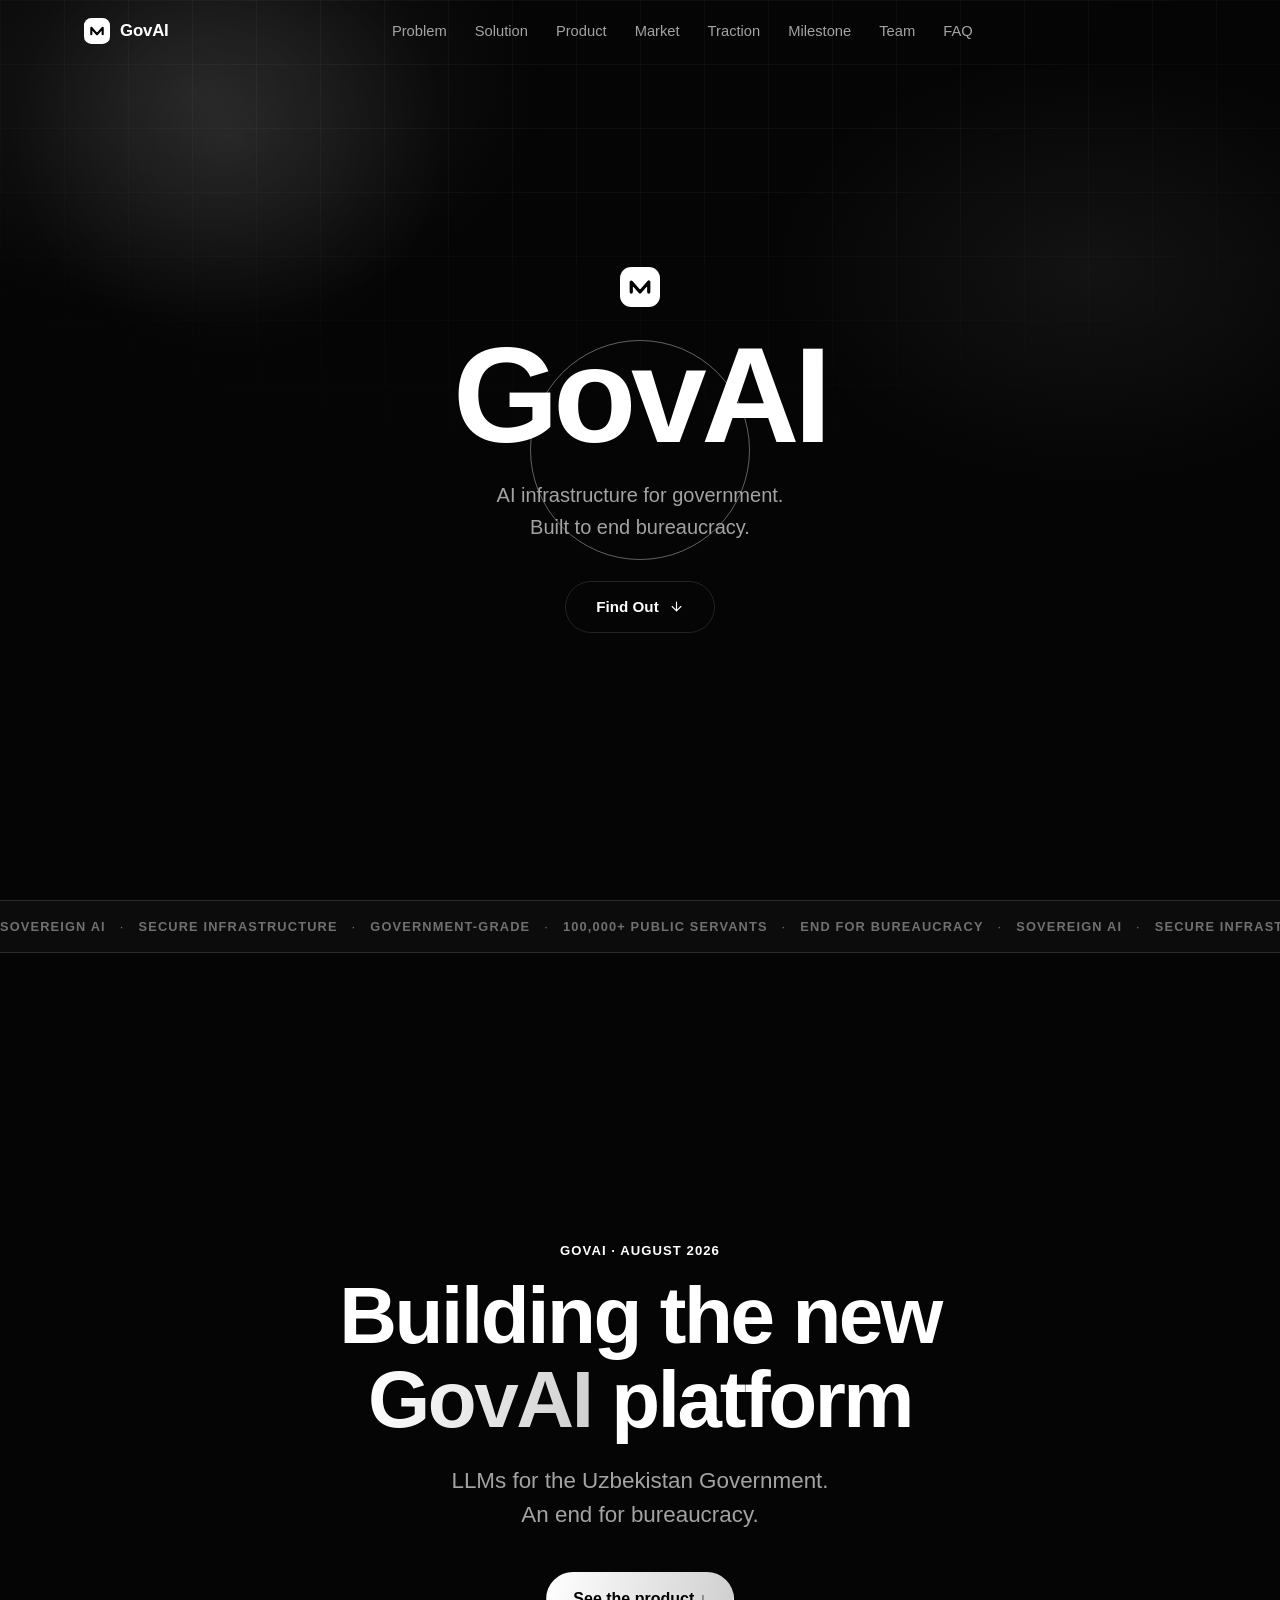
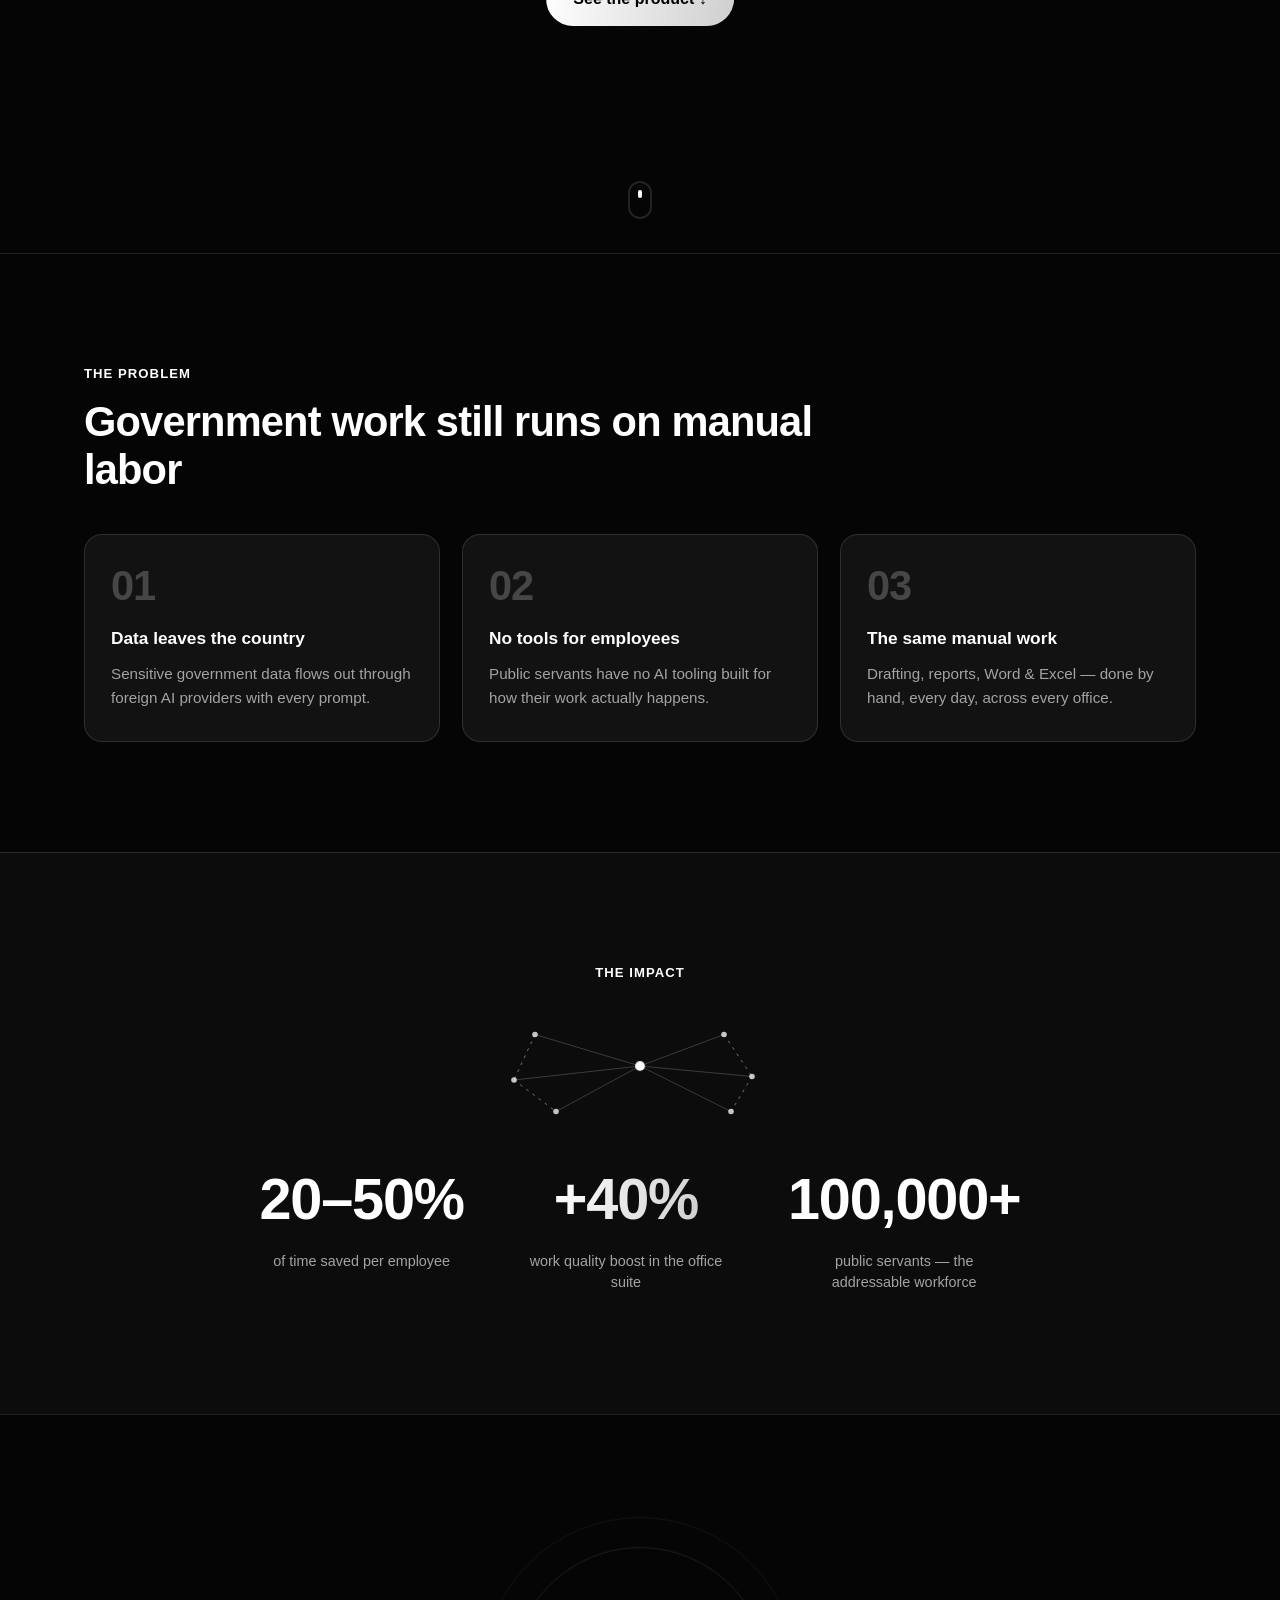
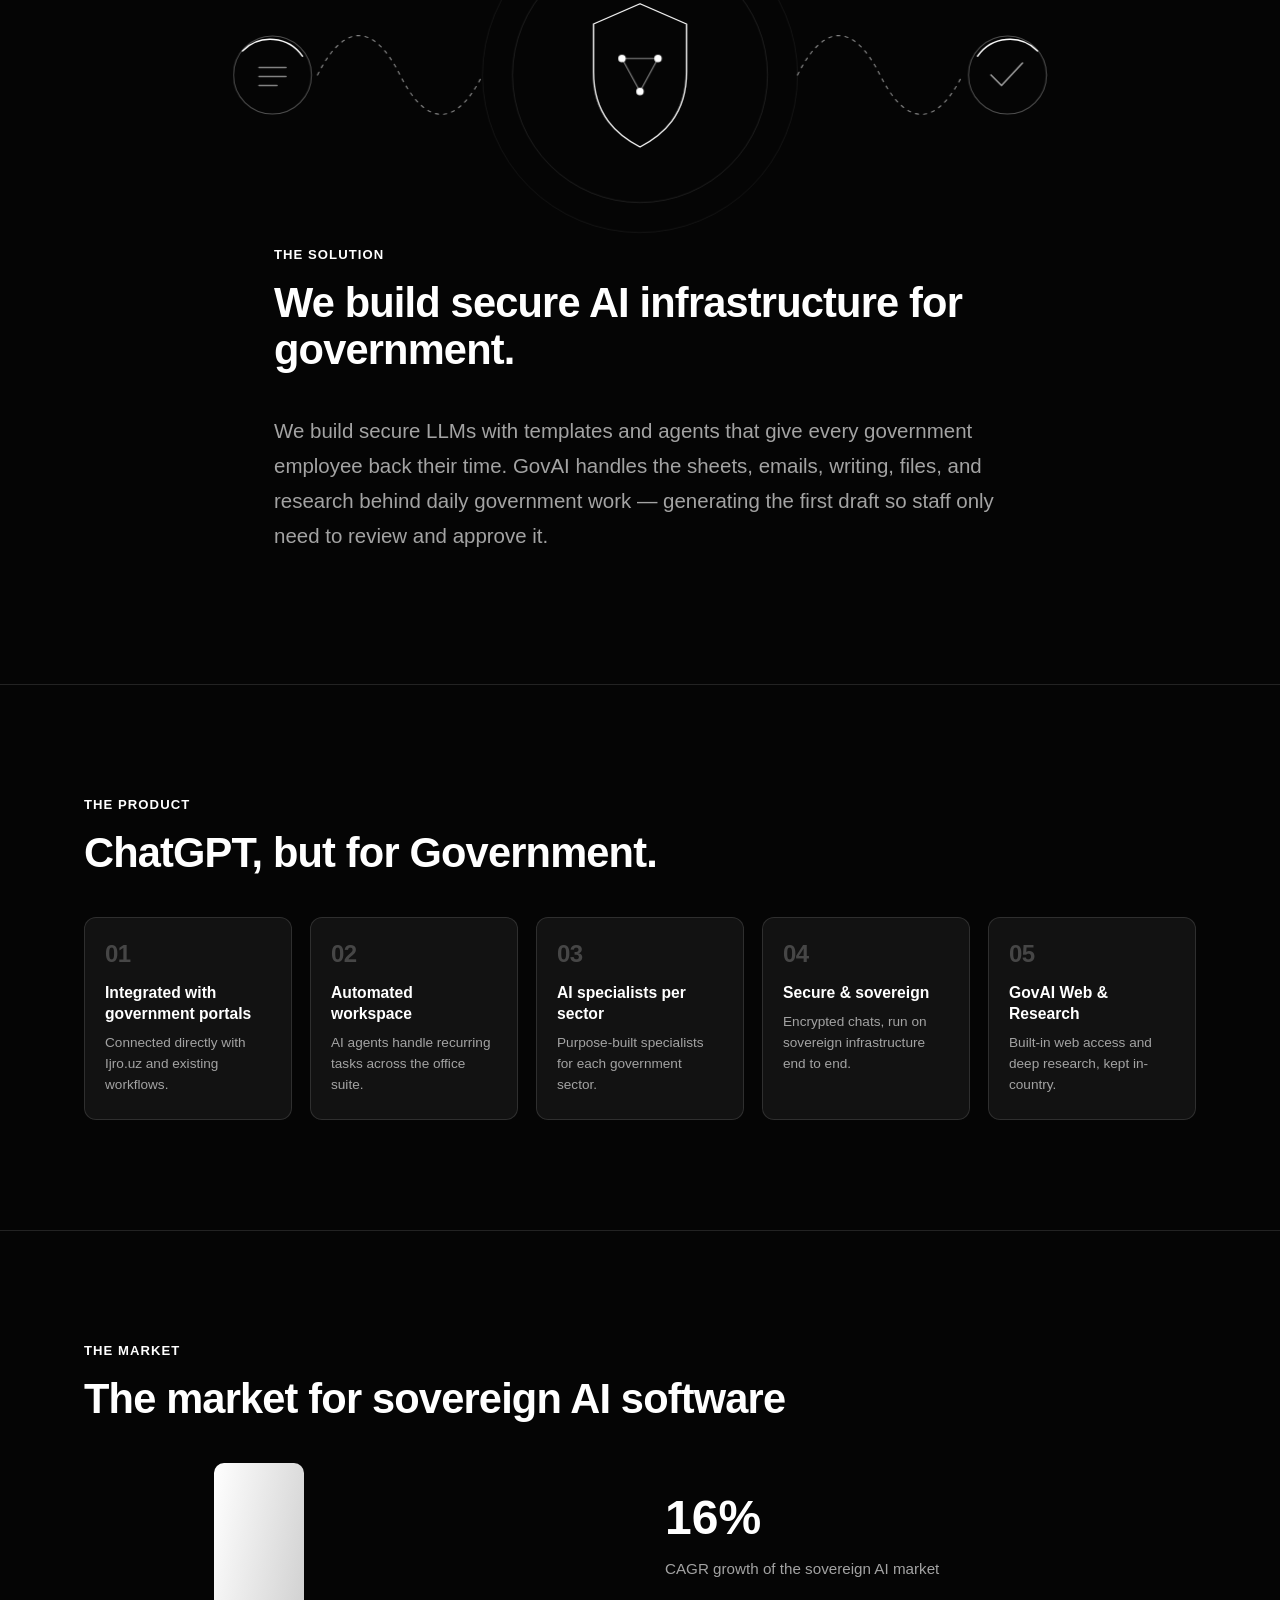
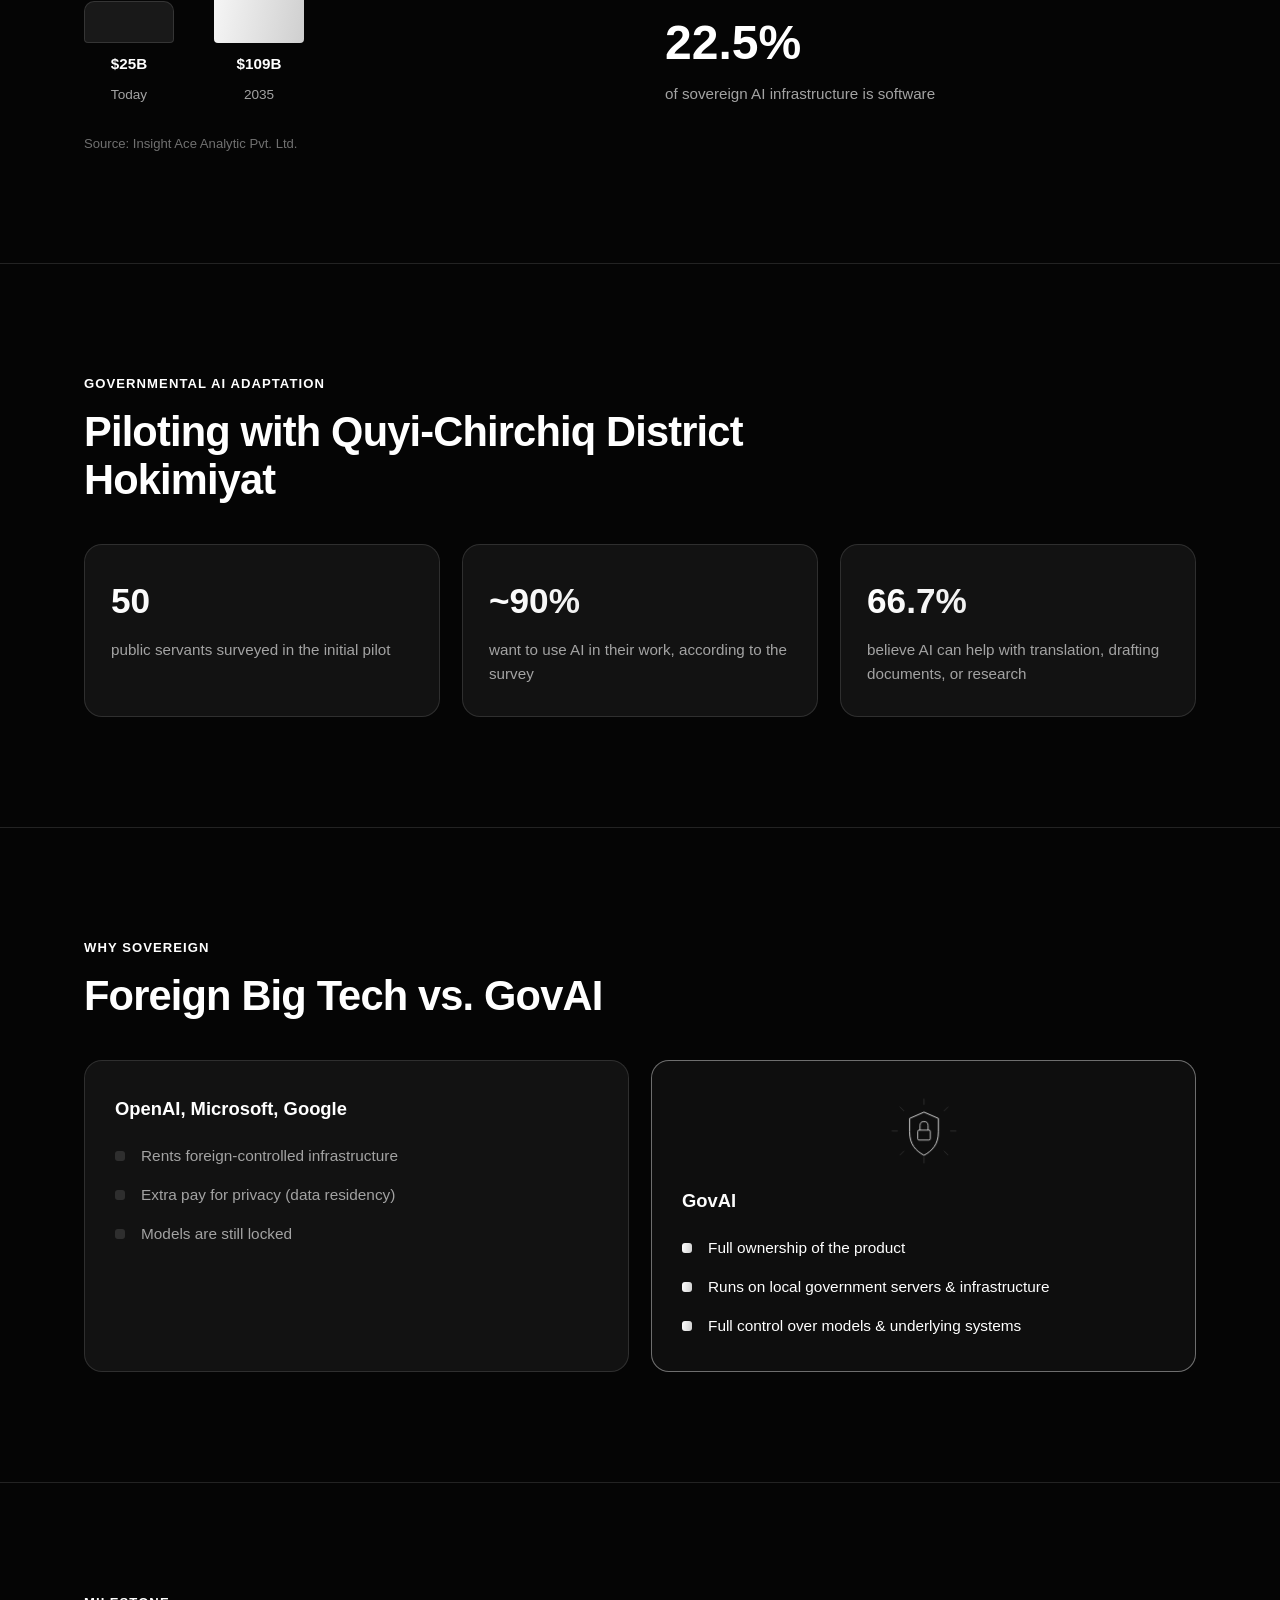
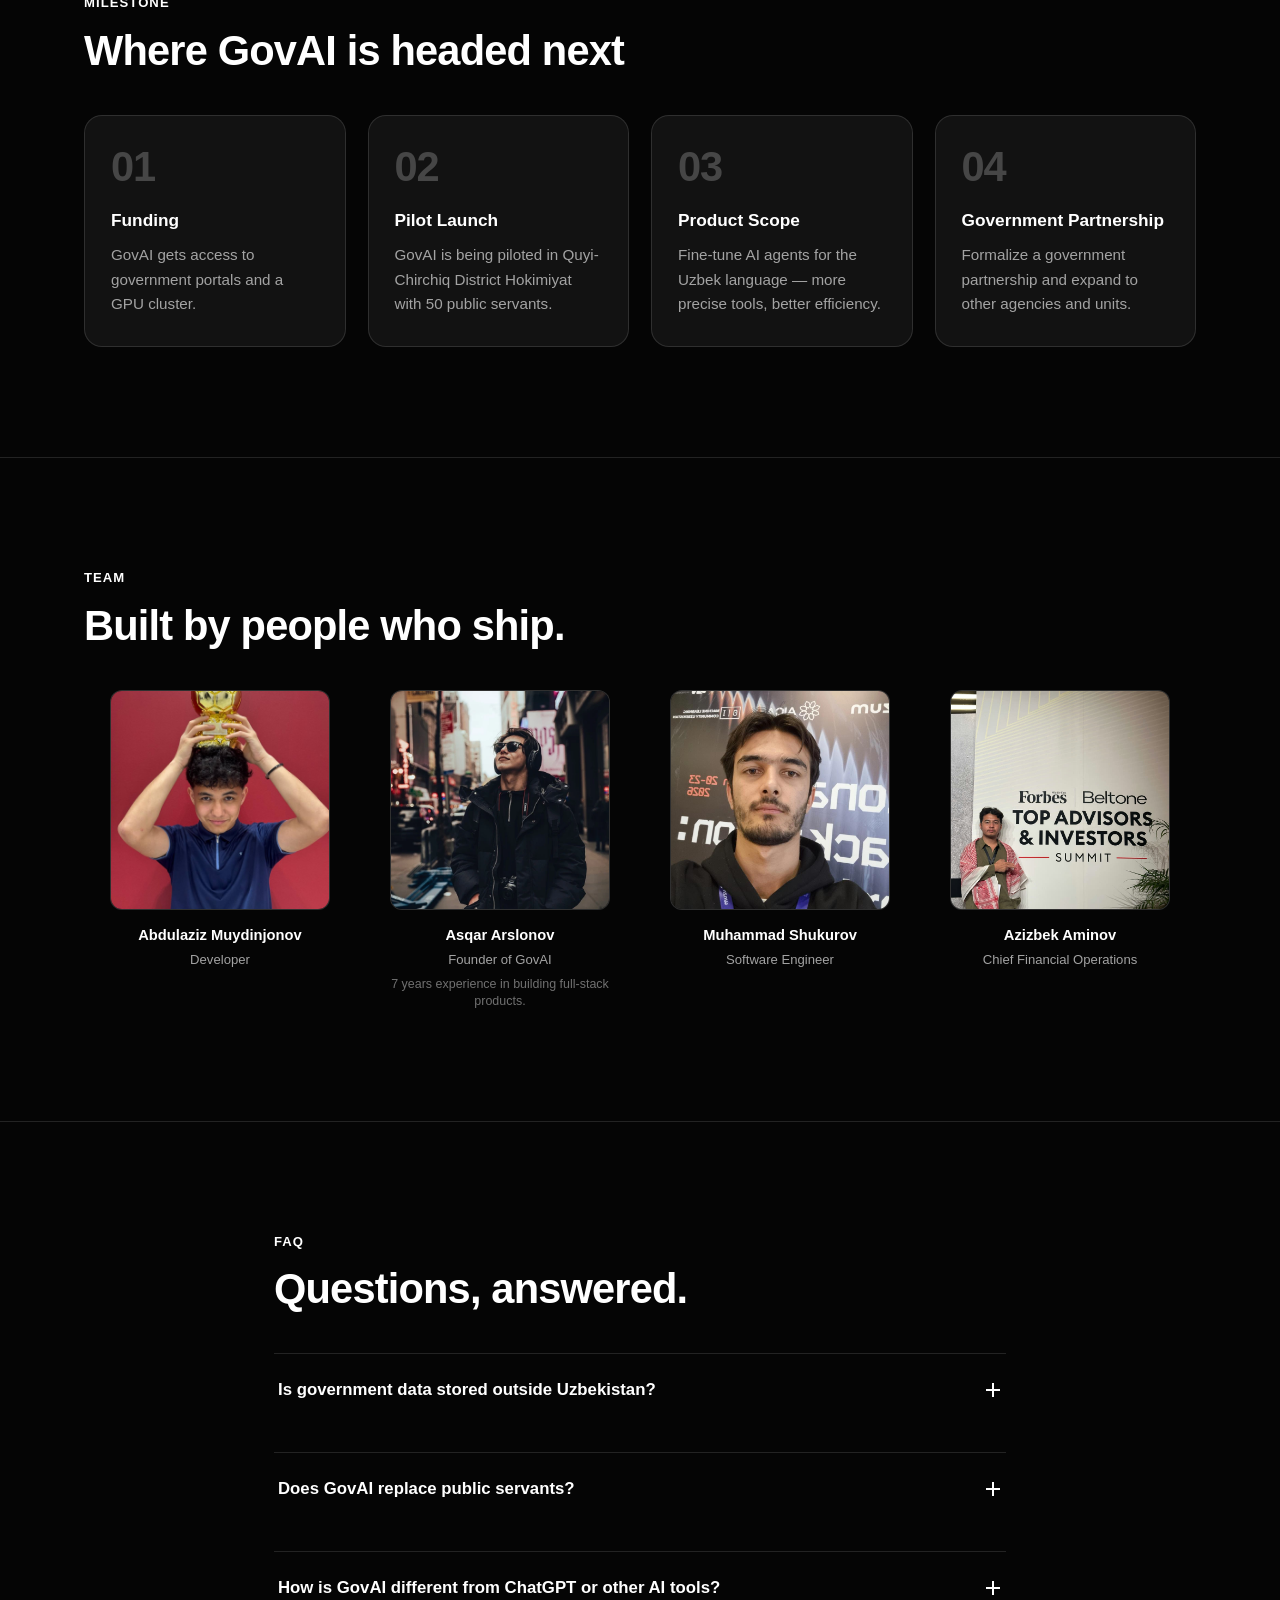
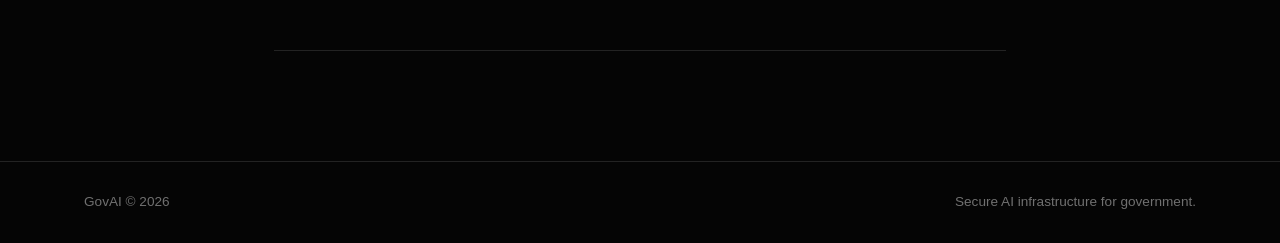
==== commit 75f37630: "Add pitch deck content: milestone roadmap, full team, source citations - New Milestone section (Fund" ====
--- a/index.html
+++ b/index.html
@@ -33,6 +33,7 @@
       <a href="#product">Product</a>
       <a href="#market">Market</a>
       <a href="#traction">Traction</a>
+      <a href="#milestone">Milestone</a>
       <a href="#team">Team</a>
       <a href="#faq">FAQ</a>
     </nav>
@@ -260,7 +261,7 @@
             <div class="bar">
               <div class="bar-track"><div class="bar-fill grad-fill" style="--h:100%"></div></div>
               <span class="bar-value">$109B</span>
-              <span class="bar-period">2030</span>
+              <span class="bar-period">2035</span>
             </div>
           </div>
         </div>
@@ -276,6 +277,7 @@
           </div>
         </div>
       </div>
+      <p class="market-source reveal">Source: Insight Ace Analytic Pvt. Ltd.</p>
     </div>
   </section>
 
@@ -283,7 +285,7 @@
   <section class="section" id="traction">
     <div class="container">
       <p class="eyebrow reveal">Governmental AI adaptation</p>
-      <h2 class="section-title reveal">What we're already seeing on the ground</h2>
+      <h2 class="section-title reveal">Piloting with Quyi-Chirchiq District Hokimiyat</h2>
 
       <div class="grid-3">
         <div class="card reveal tilt">
@@ -344,6 +346,37 @@
     </div>
   </section>
 
+  <!-- MILESTONE -->
+  <section class="section" id="milestone">
+    <div class="container">
+      <p class="eyebrow reveal">Milestone</p>
+      <h2 class="section-title reveal">Where GovAI is headed next</h2>
+
+      <div class="grid-4">
+        <div class="card reveal tilt">
+          <span class="card-index">01</span>
+          <h3>Funding</h3>
+          <p>GovAI gets access to government portals and a GPU cluster.</p>
+        </div>
+        <div class="card reveal tilt">
+          <span class="card-index">02</span>
+          <h3>Pilot Launch</h3>
+          <p>GovAI is being piloted in Quyi-Chirchiq District Hokimiyat with 50 public servants.</p>
+        </div>
+        <div class="card reveal tilt">
+          <span class="card-index">03</span>
+          <h3>Product Scope</h3>
+          <p>Fine-tune AI agents for the Uzbek language — more precise tools, better efficiency.</p>
+        </div>
+        <div class="card reveal tilt">
+          <span class="card-index">04</span>
+          <h3>Government Partnership</h3>
+          <p>Formalize a government partnership and expand to other agencies and units.</p>
+        </div>
+      </div>
+    </div>
+  </section>
+
   <!-- TEAM -->
   <section class="section" id="team">
     <div class="container">
@@ -367,6 +400,25 @@
           <div class="team-info">
             <h3>Asqar Arslonov</h3>
             <p>Founder of GovAI</p>
+            <p class="team-bio">7 years experience in building full-stack products.</p>
+          </div>
+        </div>
+        <div class="team-card reveal tilt">
+          <div class="team-photo">
+            <img src="assets/team/muhammad.jpg" alt="Muhammad Shukurov" loading="lazy" />
+          </div>
+          <div class="team-info">
+            <h3>Muhammad Shukurov</h3>
+            <p>Software Engineer</p>
+          </div>
+        </div>
+        <div class="team-card reveal tilt">
+          <div class="team-photo">
+            <img src="assets/team/azizbek.jpg" alt="Azizbek Aminov" loading="lazy" />
+          </div>
+          <div class="team-info">
+            <h3>Azizbek Aminov</h3>
+            <p>Chief Financial Operations</p>
           </div>
         </div>
       </div>
--- a/assets/style.css
+++ b/assets/style.css
@@ -365,6 +365,7 @@
 .market-fact{ display:flex; flex-direction:column; gap: 4px; }
 .market-fact-num{ font-size: clamp(2.2rem,4vw,3rem); font-weight: 800; }
 .market-fact-label{ color: var(--text-dim); font-size: .95rem; max-width: 320px; }
+.market-source{ margin: 28px 0 0; color: var(--text-dimmer); font-size: .82rem; }
 
 /* ---------- Compare ---------- */
 .compare-grid{ display:grid; grid-template-columns: 1fr 1fr; gap: 22px; }
@@ -401,6 +402,7 @@
 .team-info{ margin-top: 14px; text-align:center; }
 .team-info h3{ margin: 0 0 4px; font-size: .92rem; }
 .team-info p{ margin:0; color: var(--text-dim); font-size: .82rem; }
+.team-info .team-bio{ margin-top: 6px; color: var(--text-dimmer); font-size: .78rem; line-height: 1.4; }
 
 /* ---------- FAQ ---------- */
 .faq-list{ display:flex; flex-direction:column; }
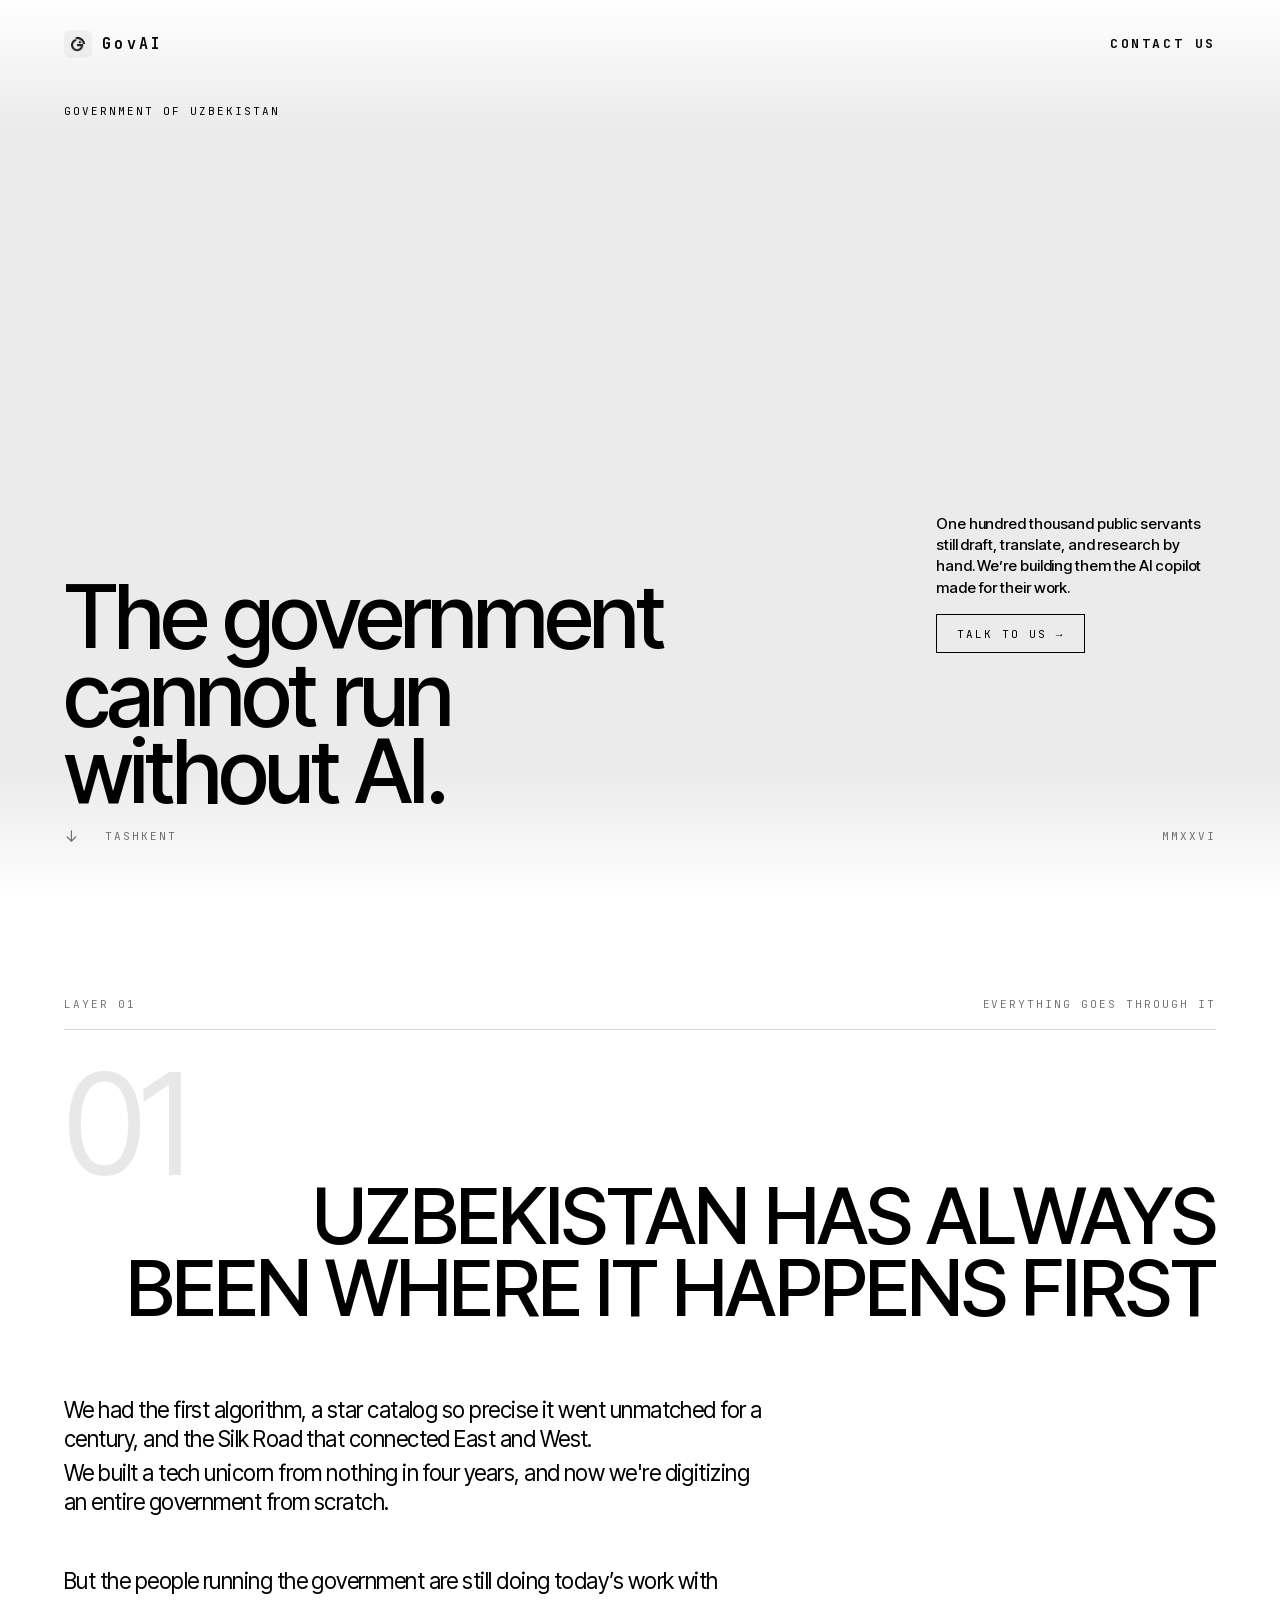
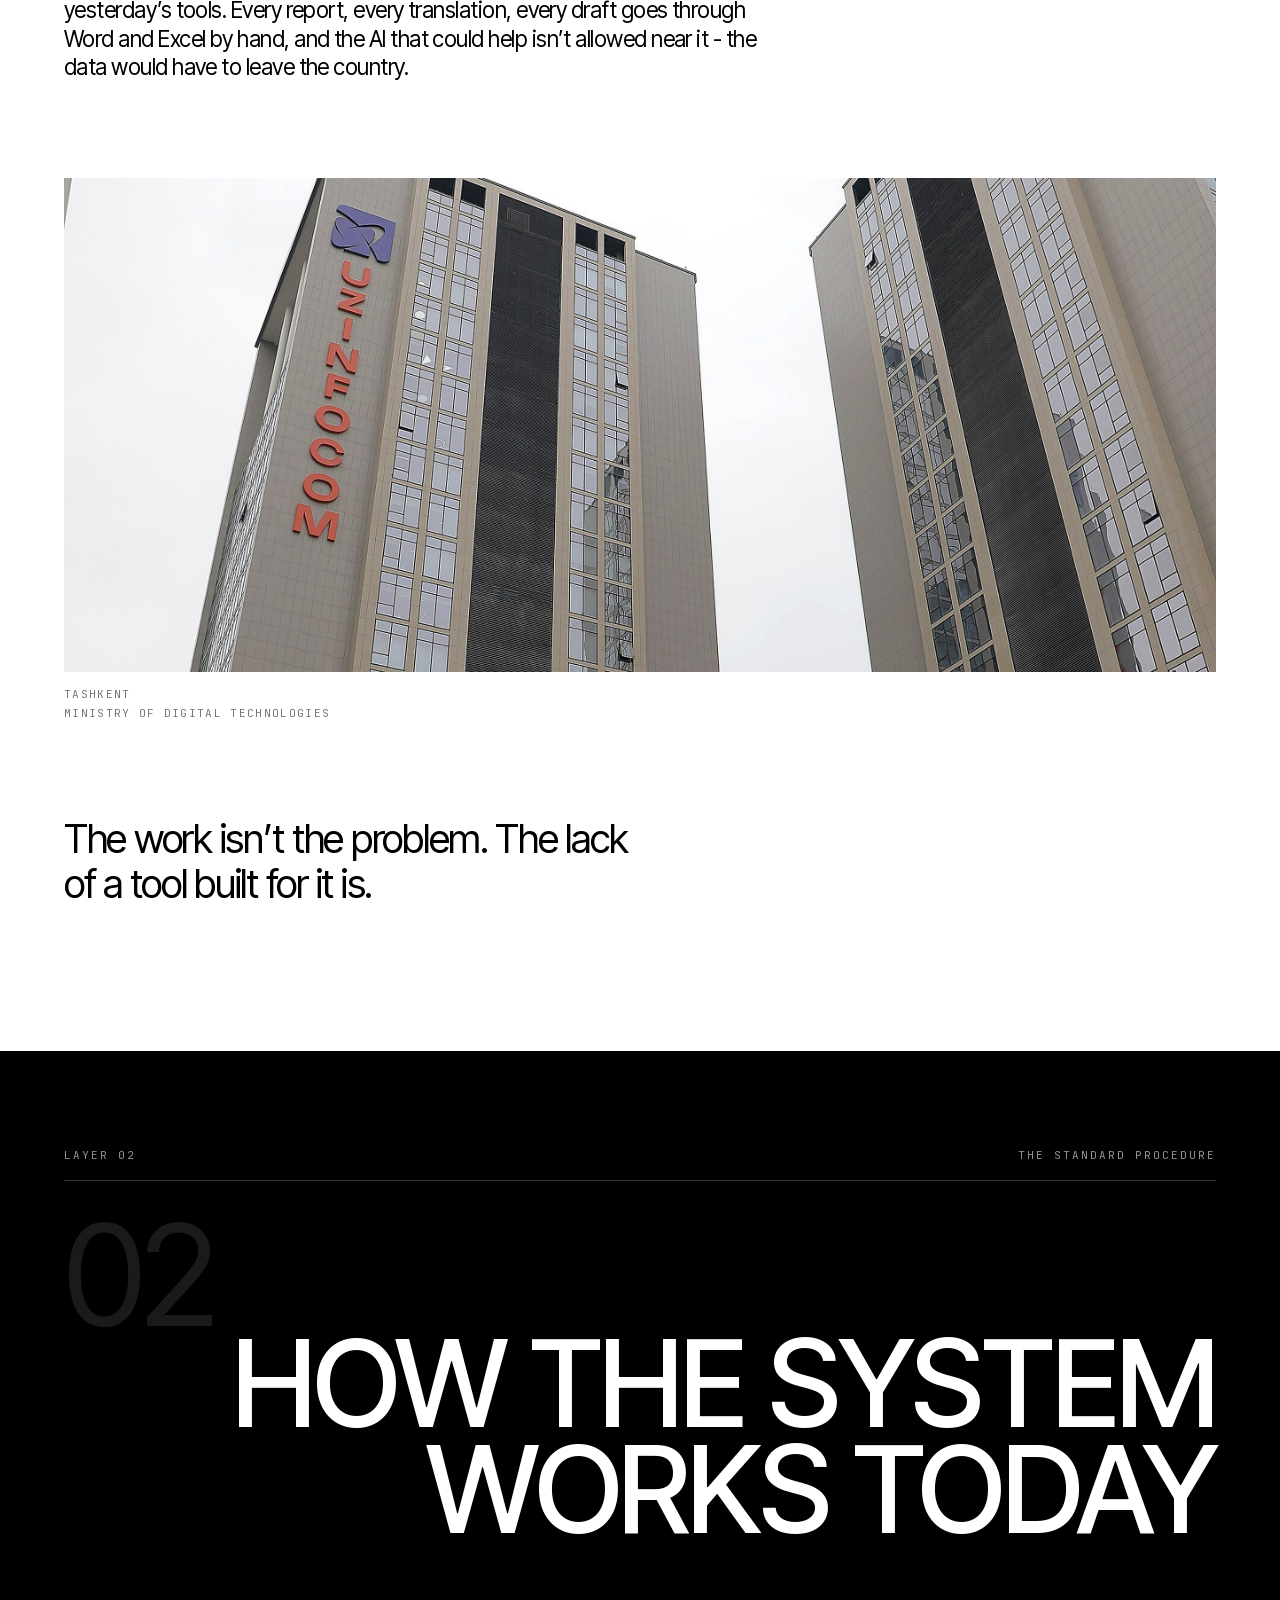
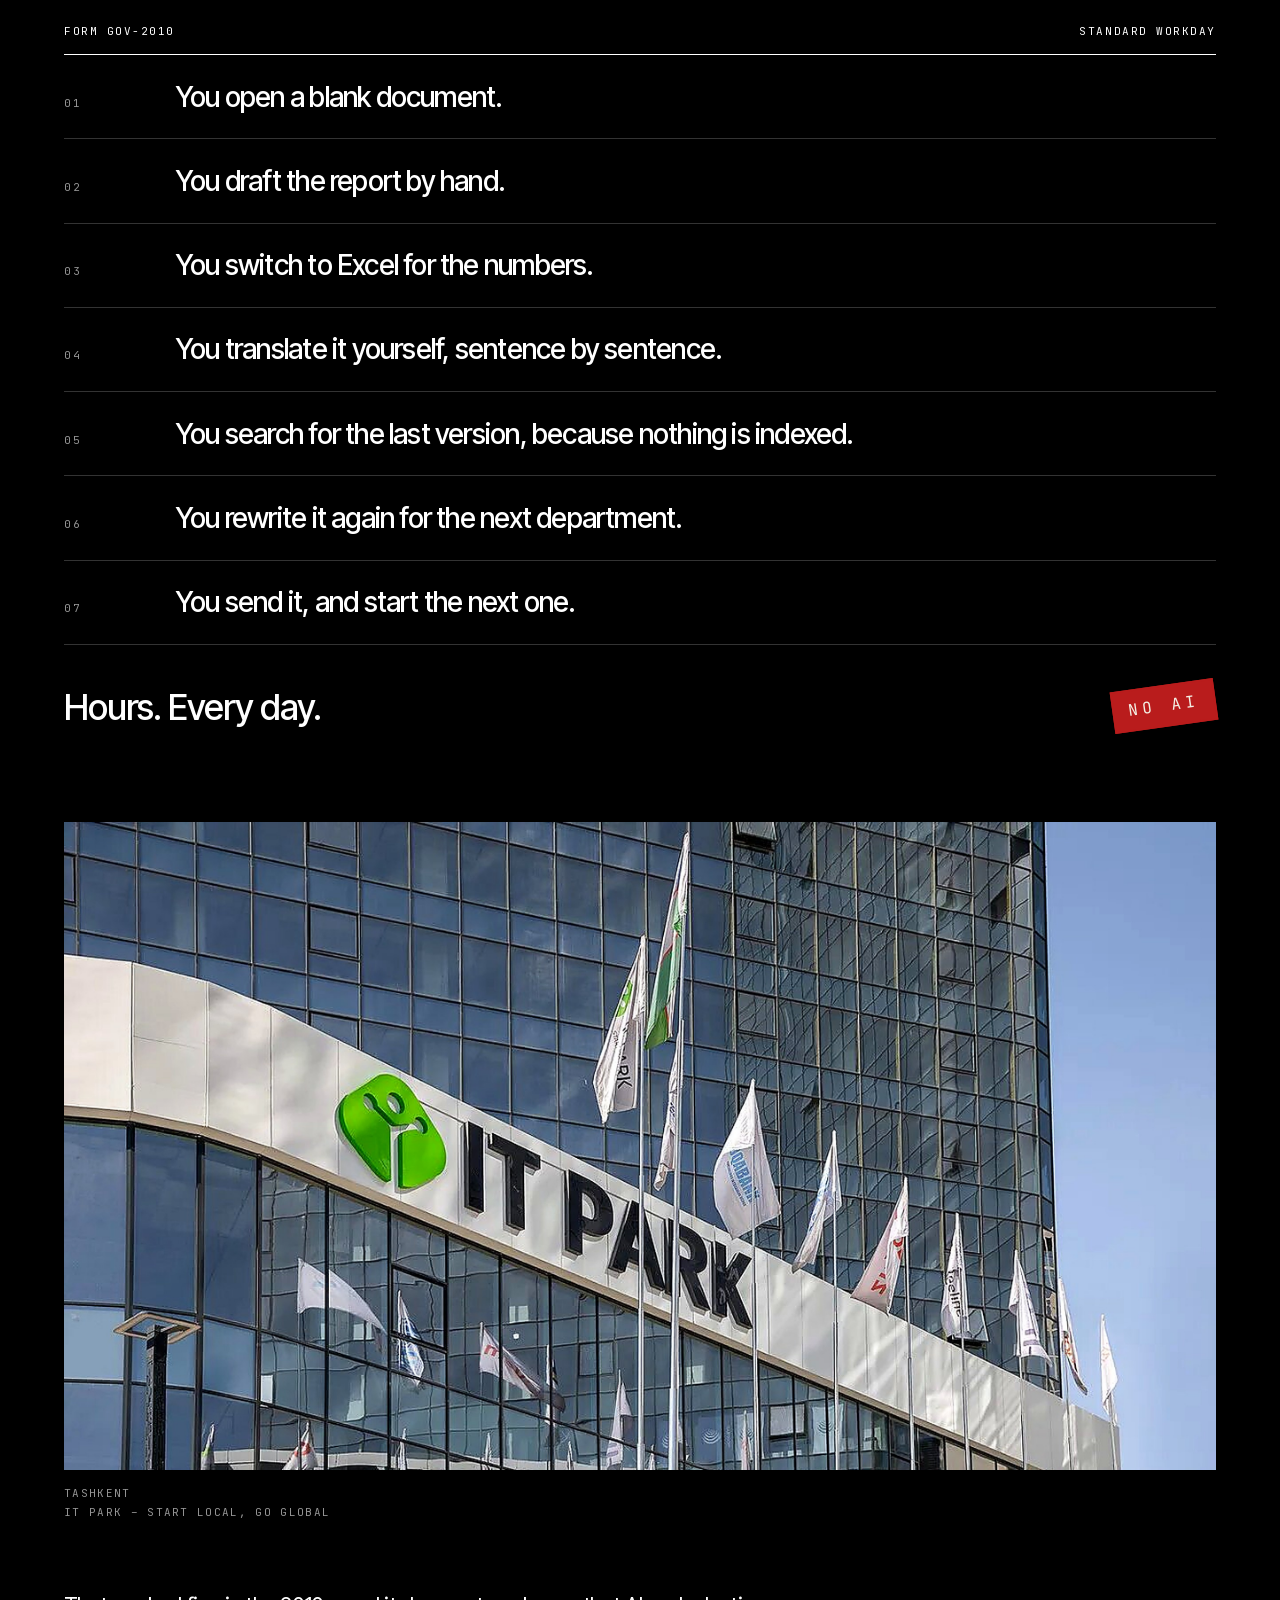
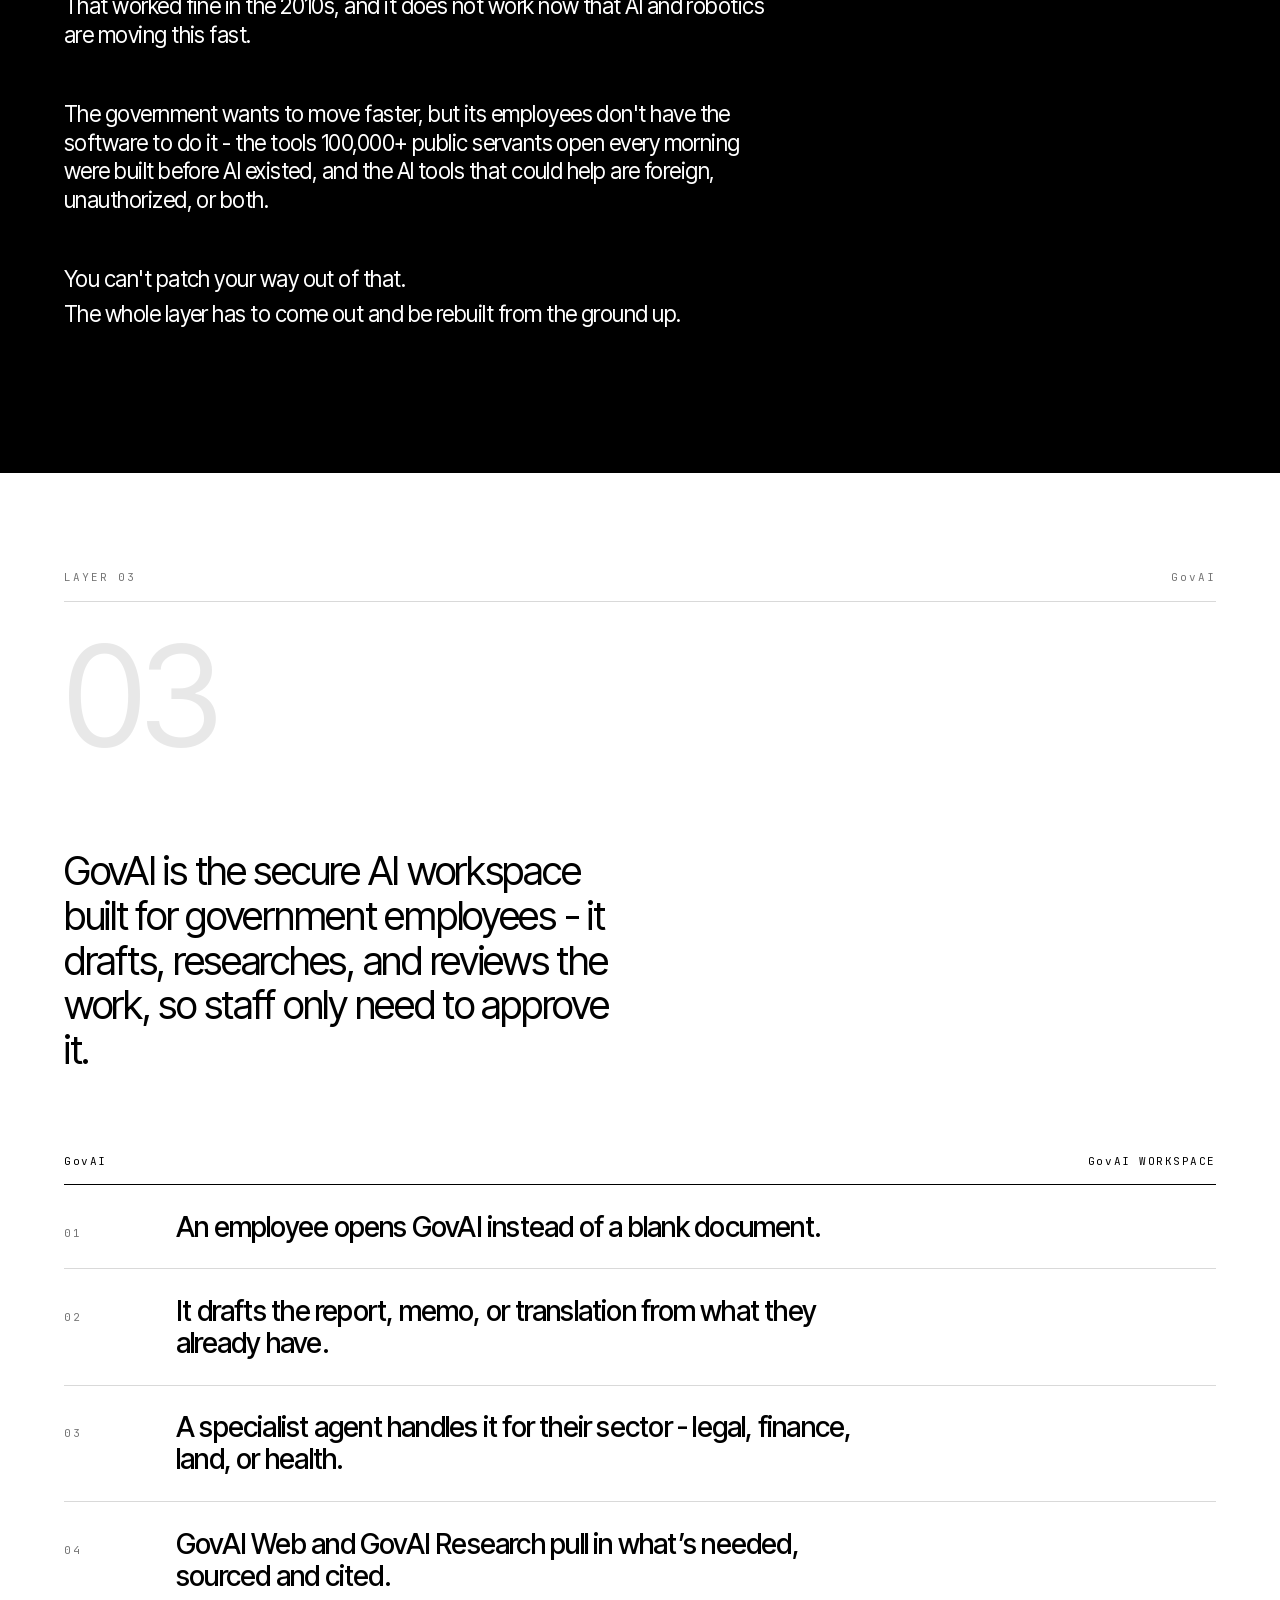
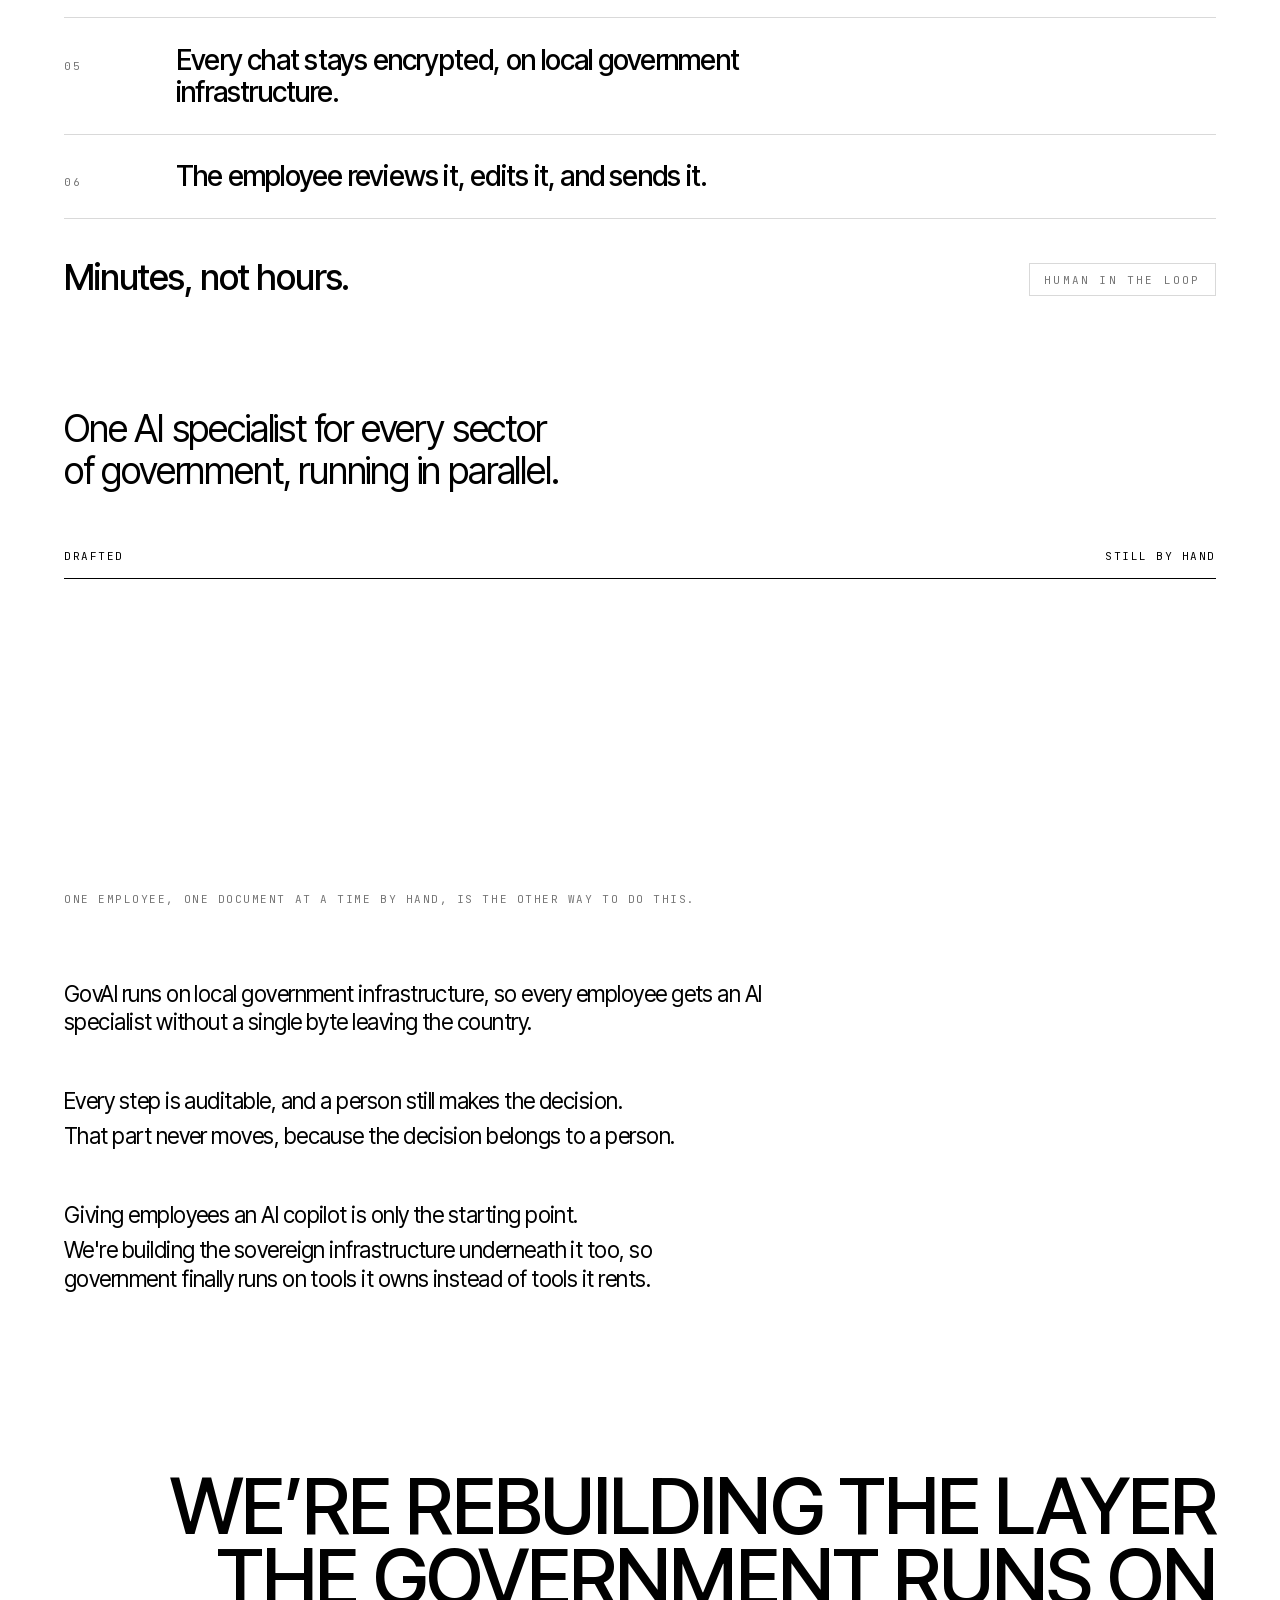
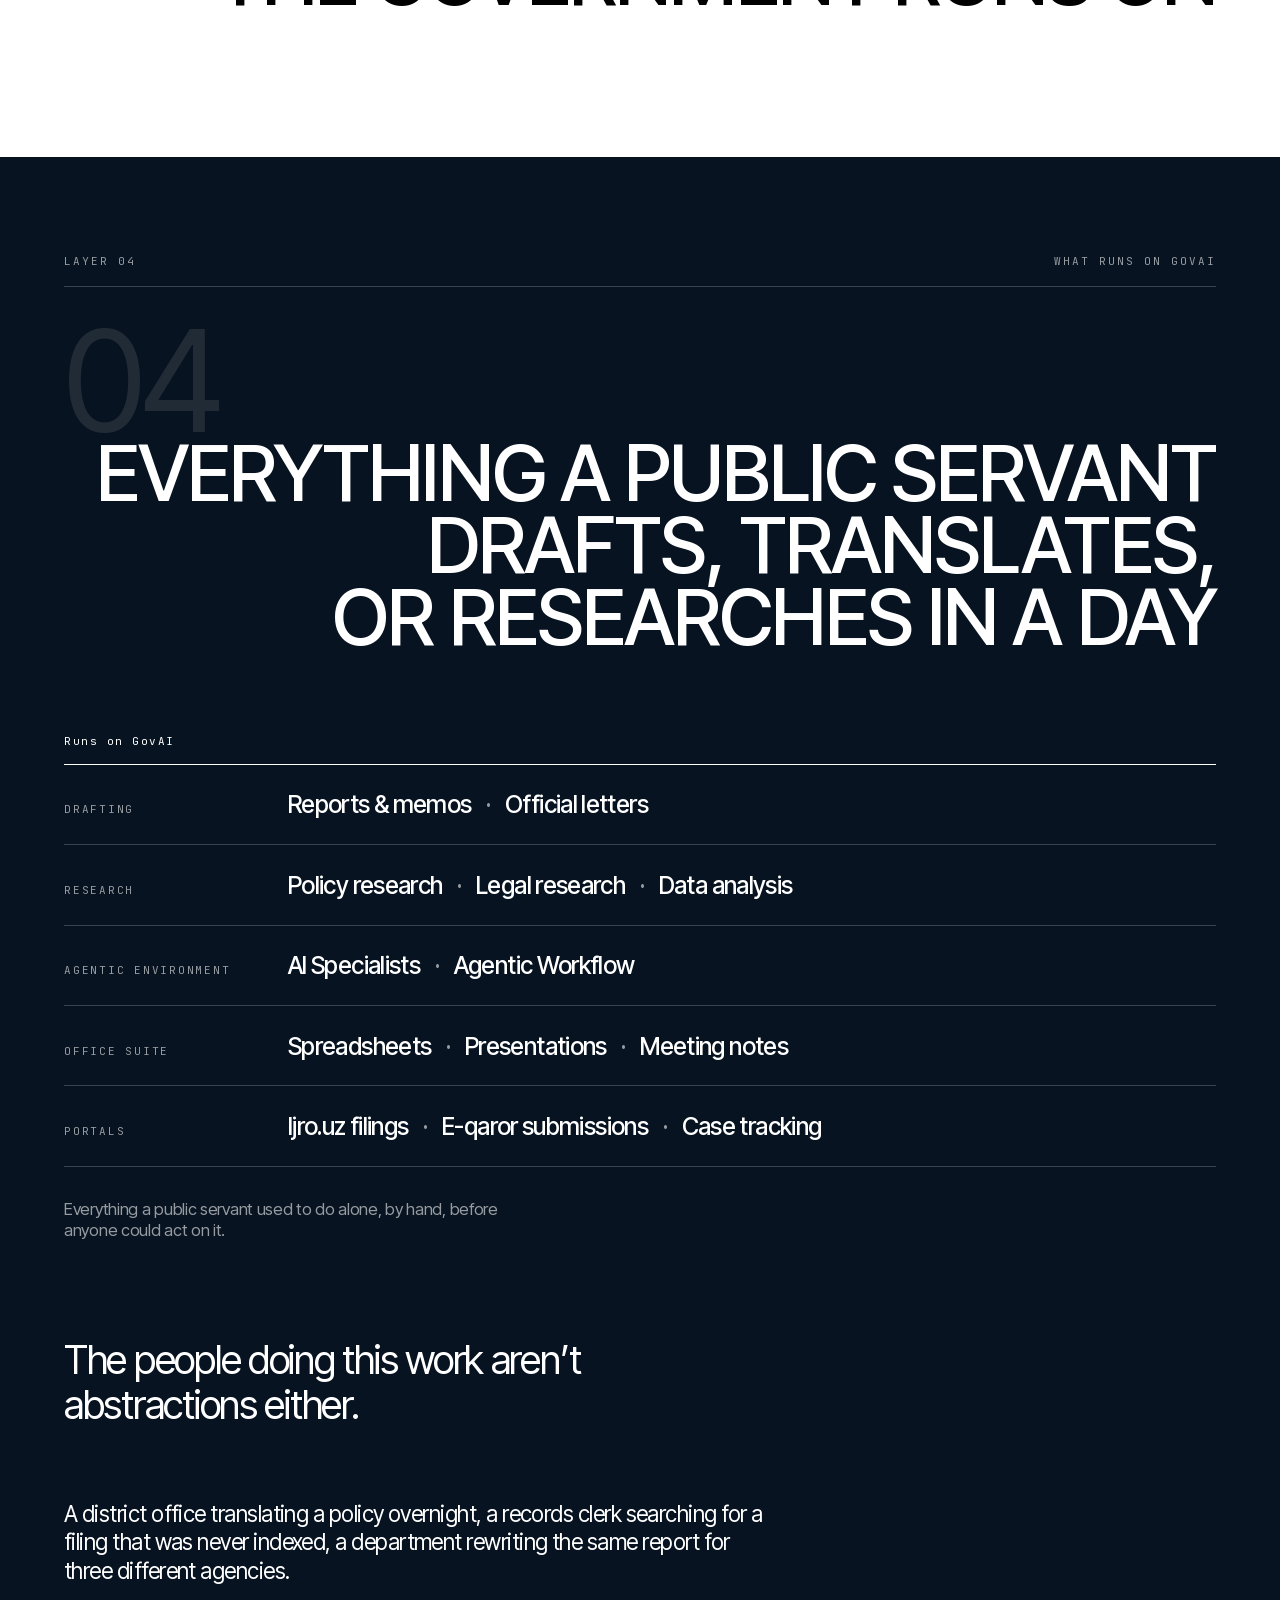
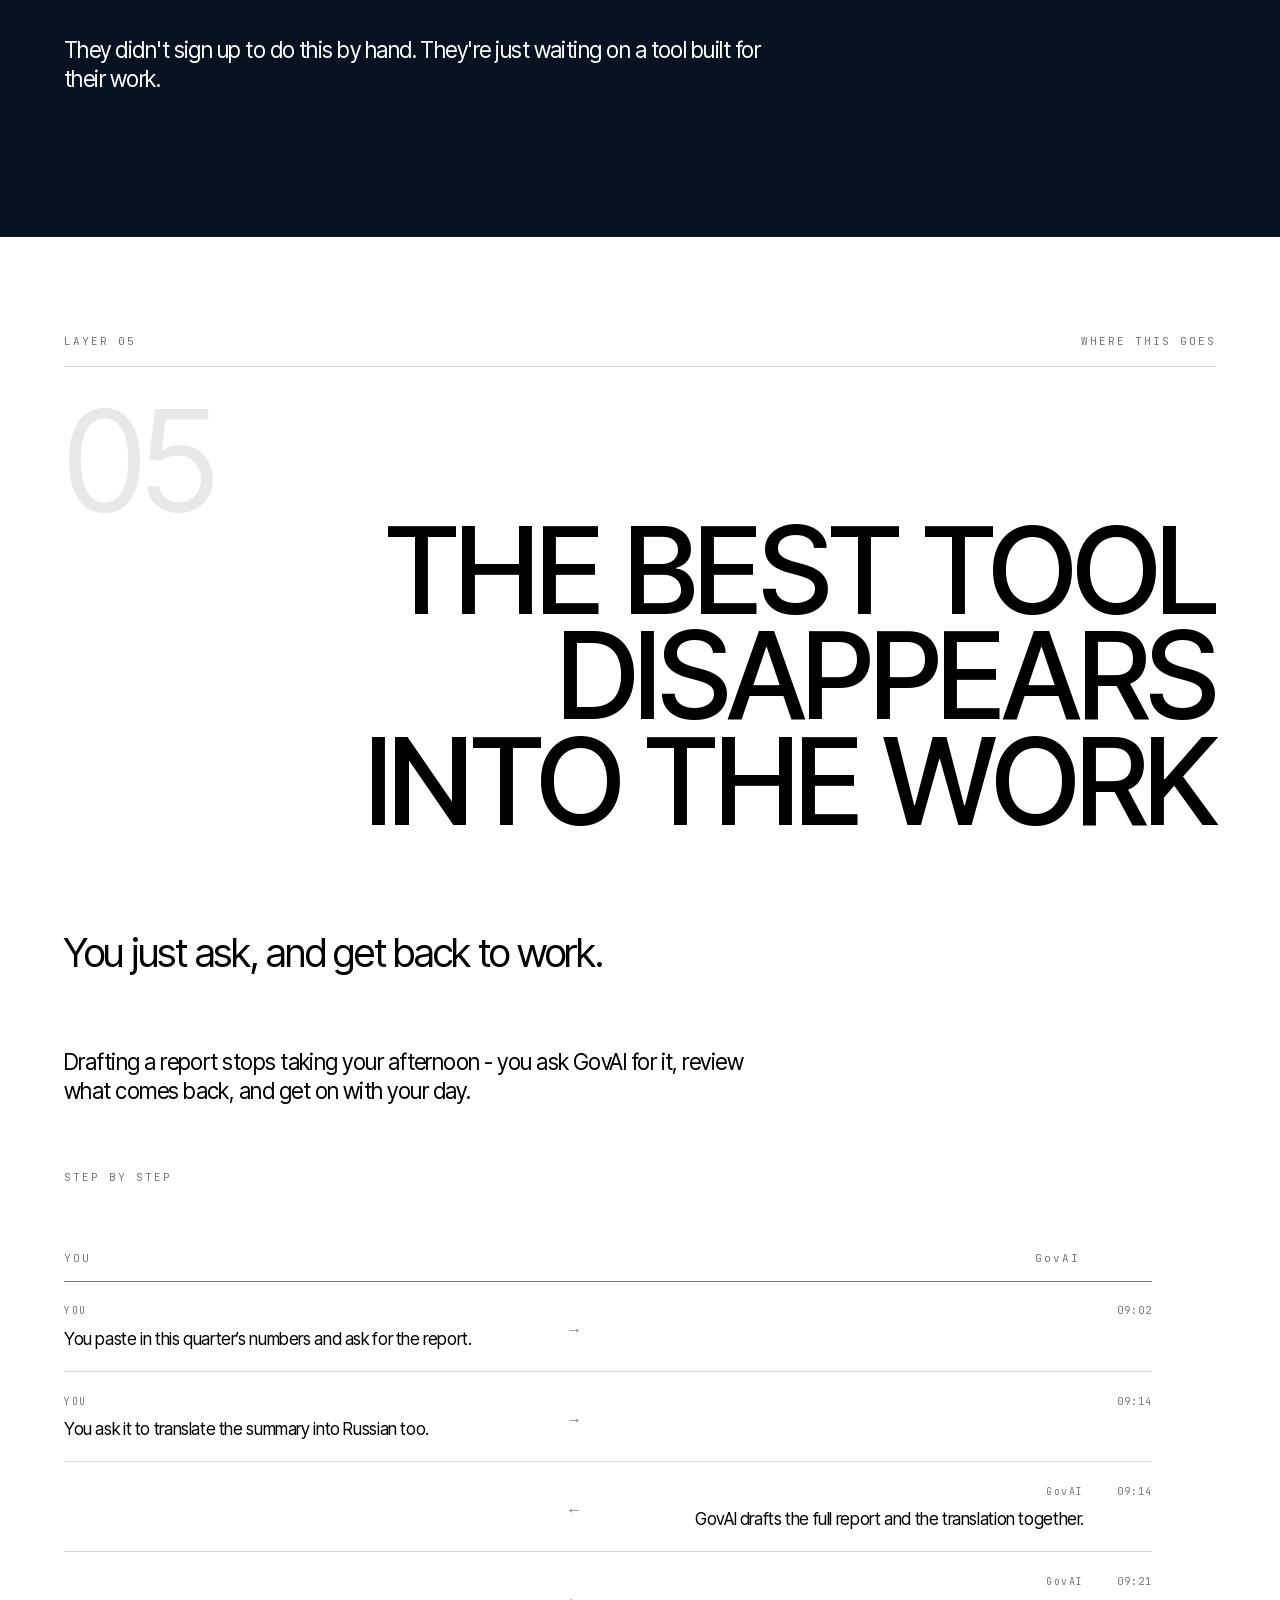
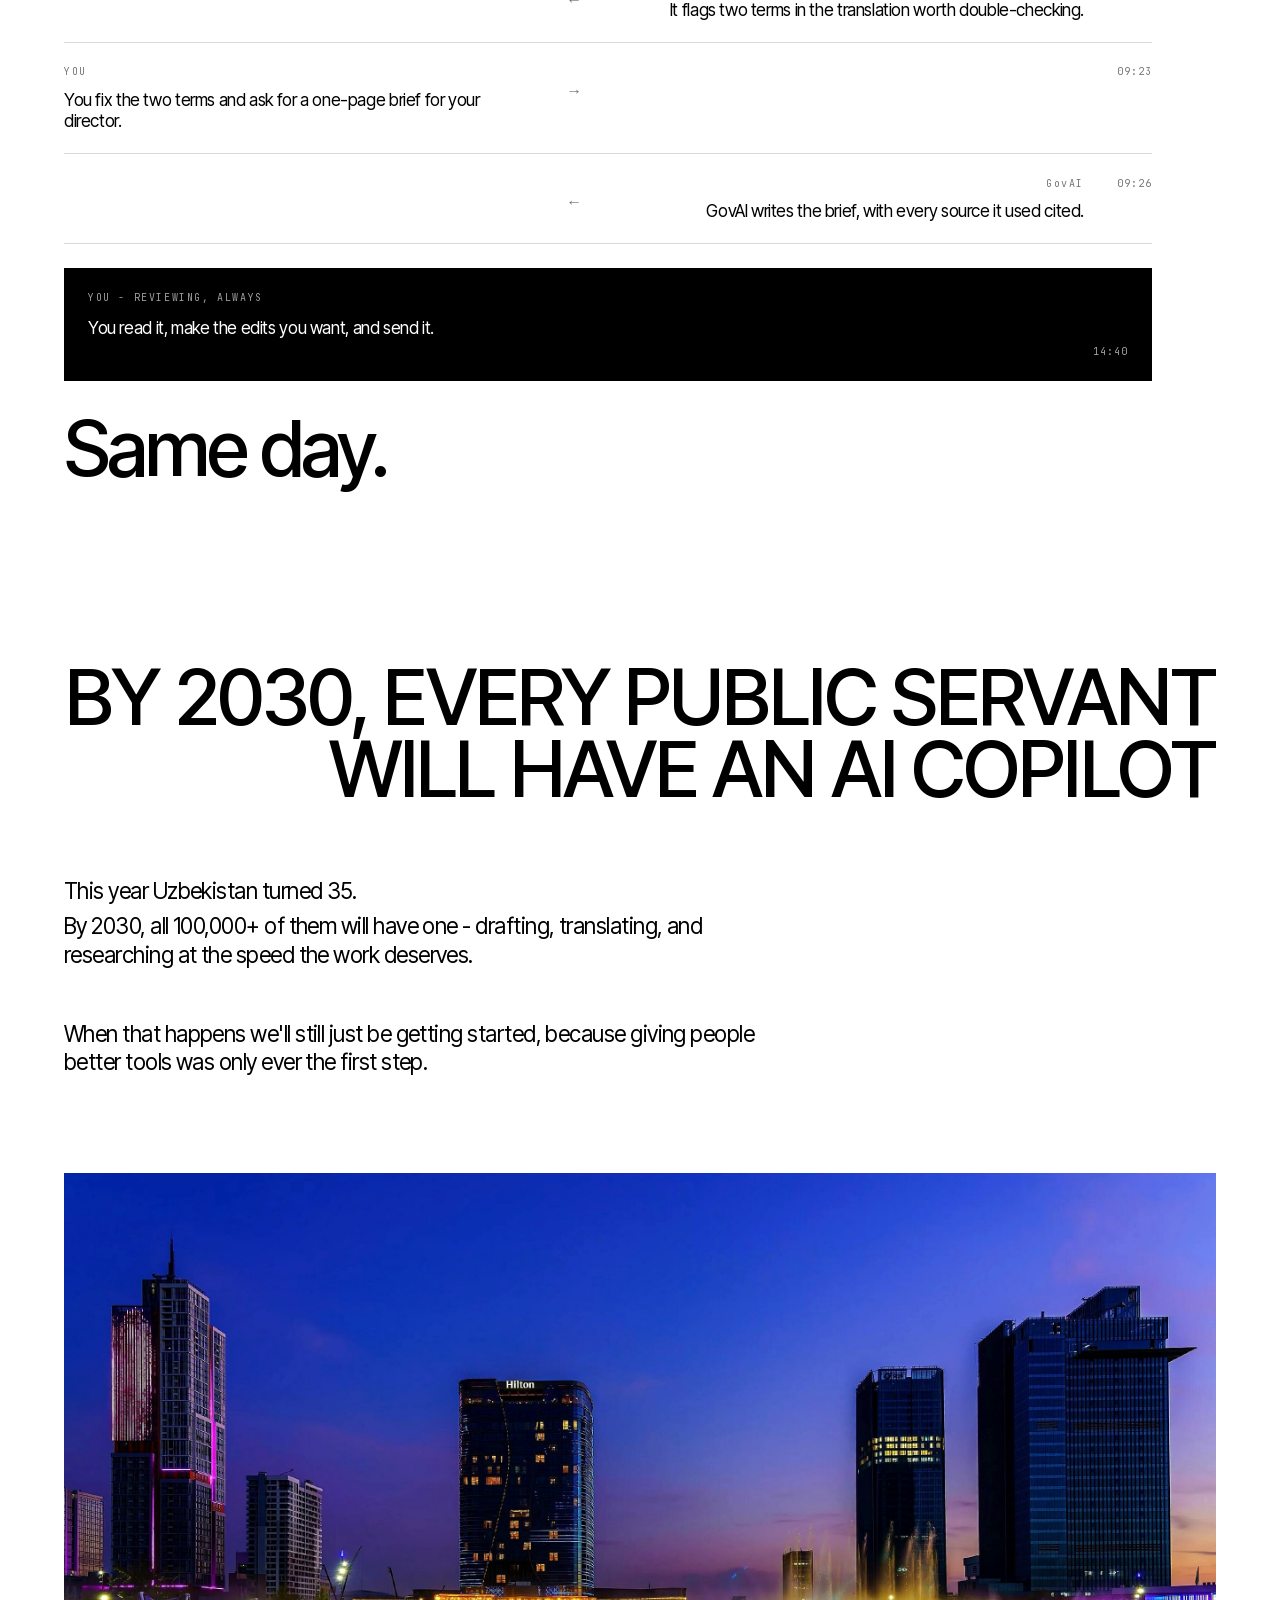
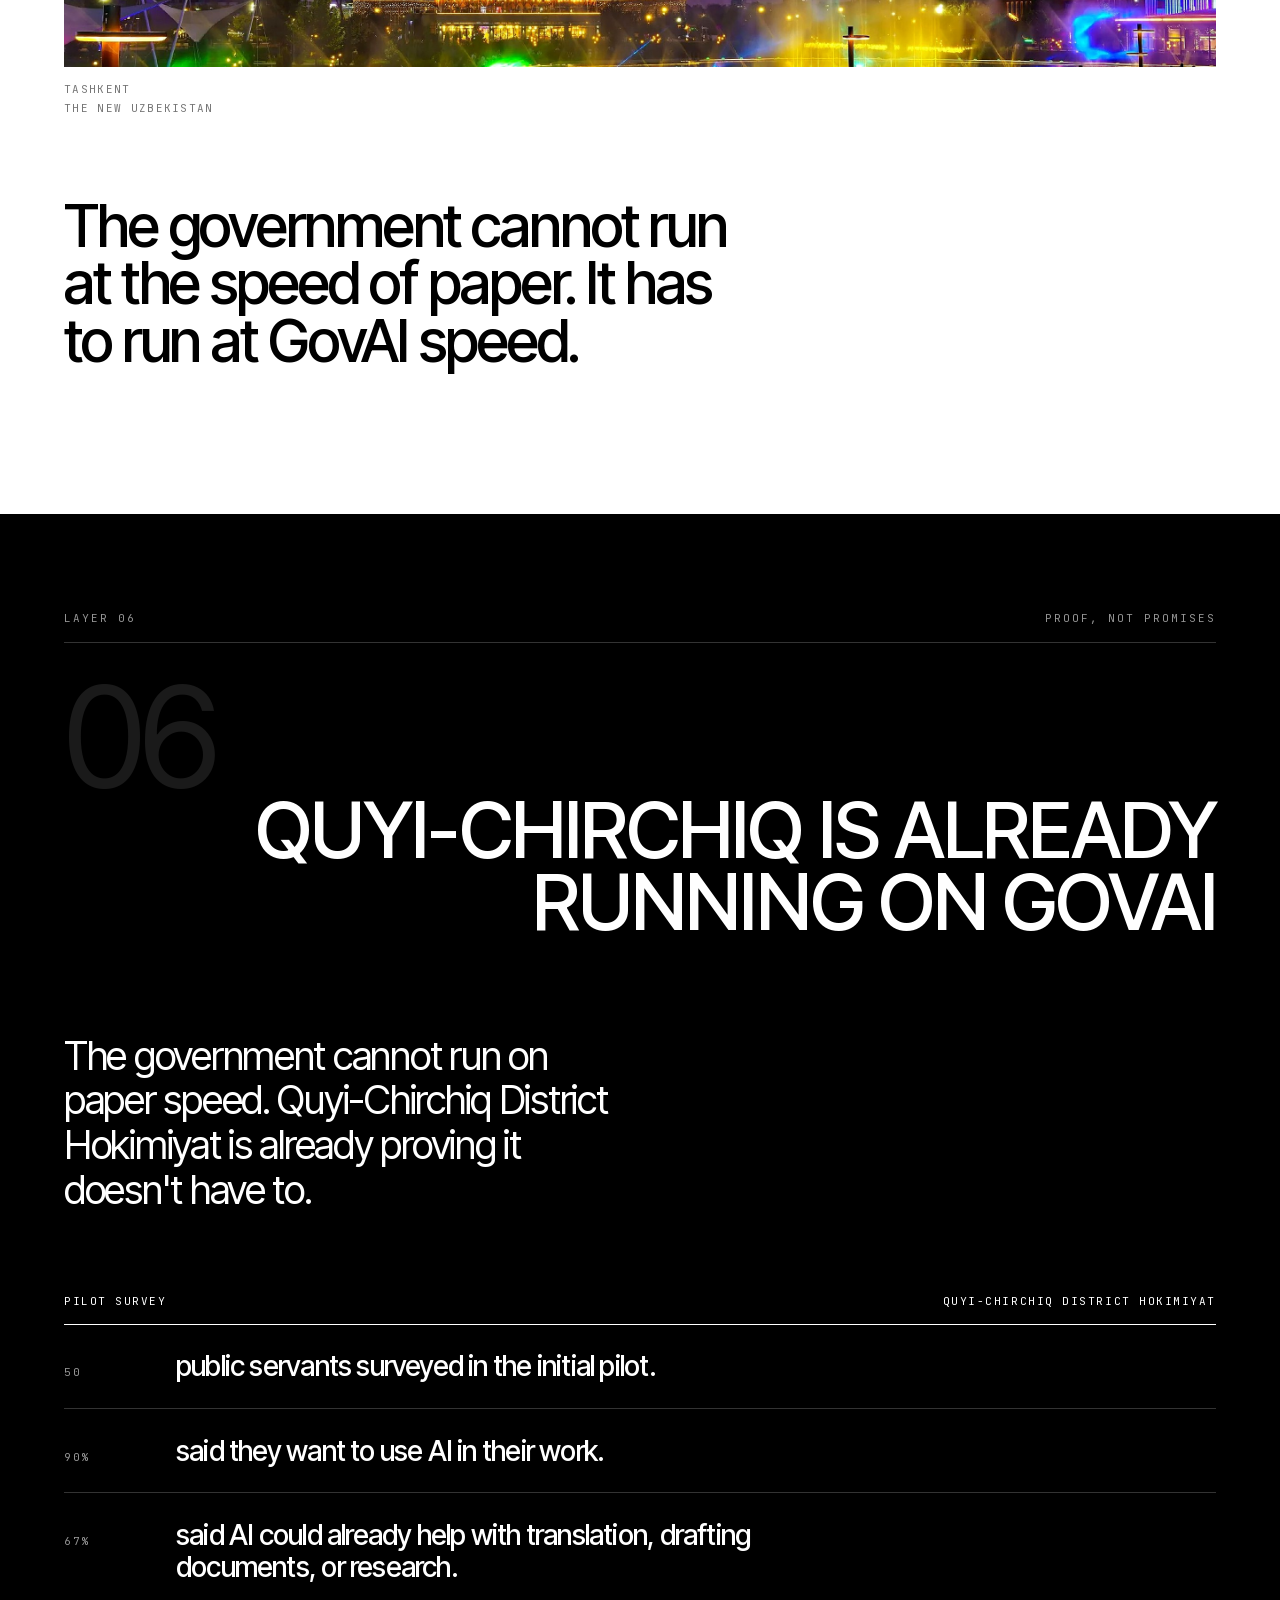
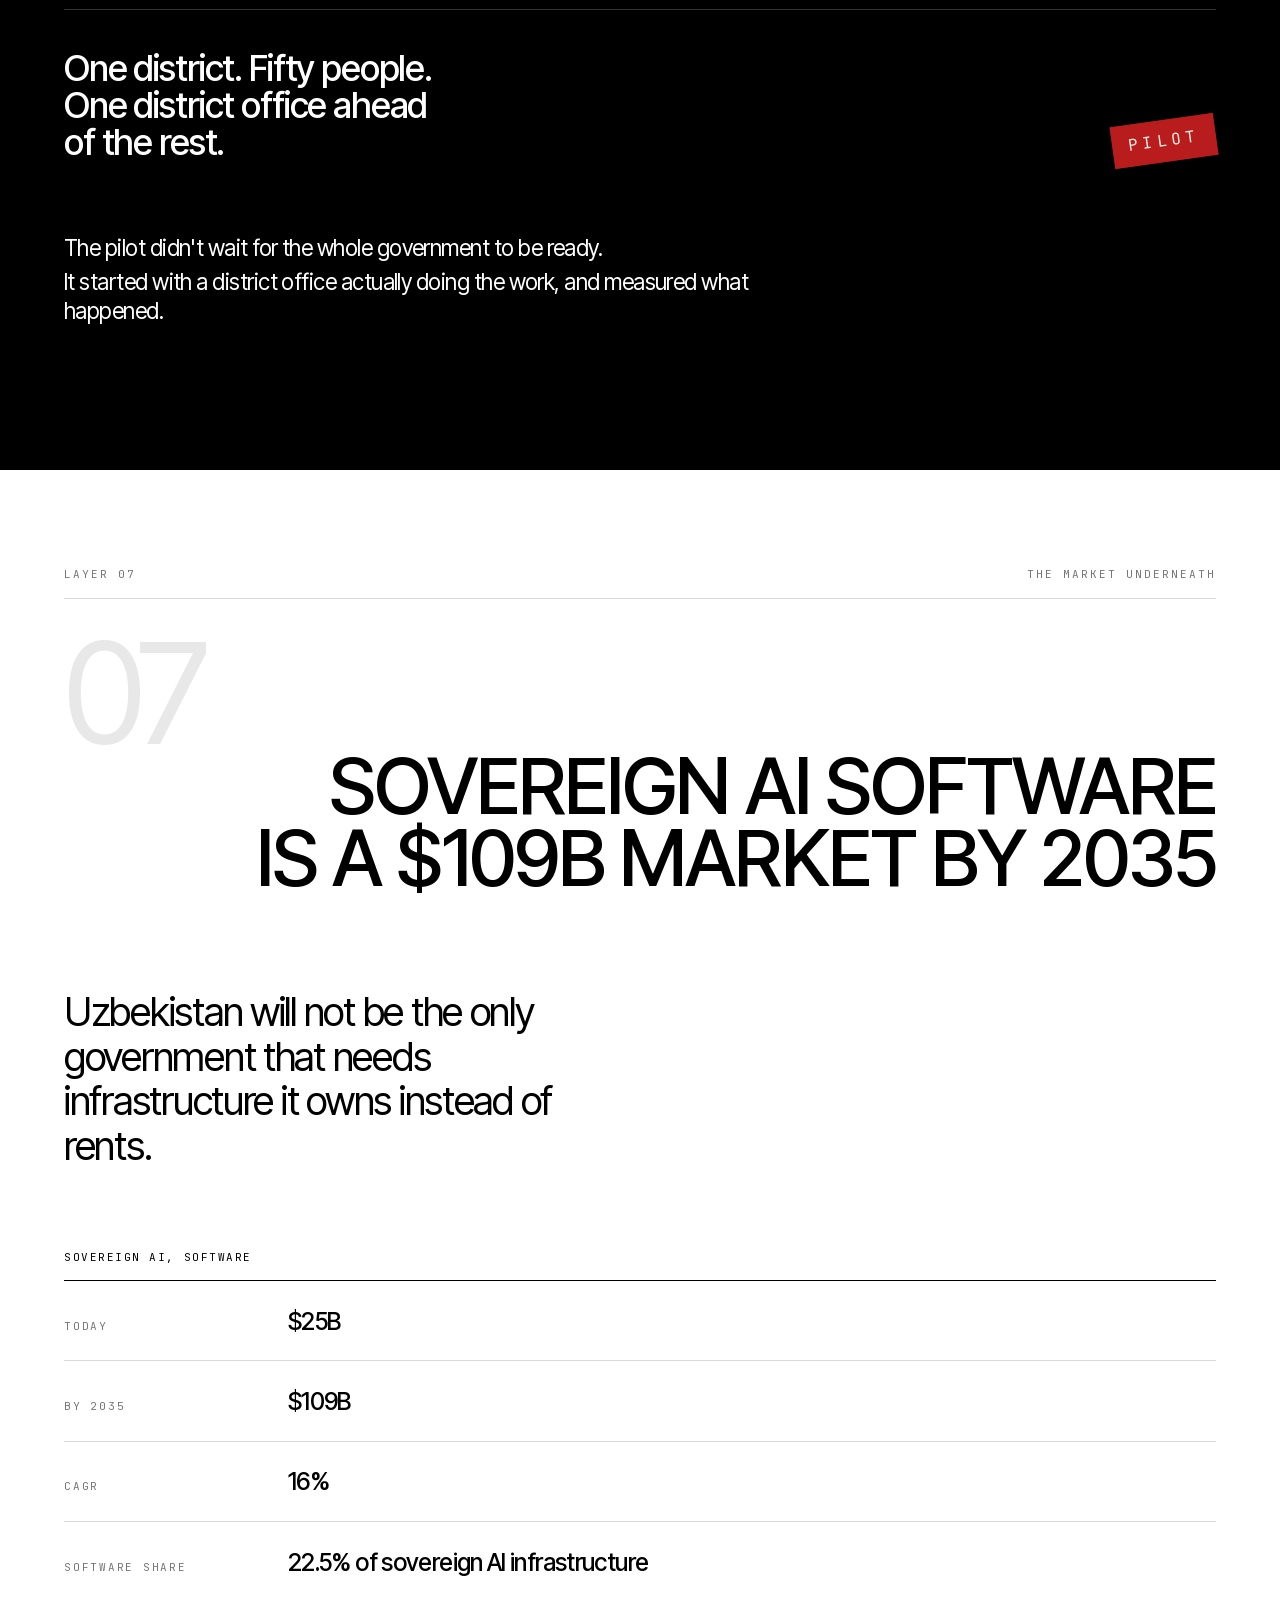
==== commit 2de90ec3: "Replace site with the stratumindustries.co GovAI build Publishes the full Next.js-built GovAI site (" ====
--- a/index.html
+++ b/index.html
@@ -1,481 +1,75 @@
-<!DOCTYPE html>
-<html lang="en">
-<head>
-<meta charset="UTF-8" />
-<meta name="viewport" content="width=device-width, initial-scale=1, viewport-fit=cover" />
-<title>GovAI — LLMs for the Uzbekistan Government</title>
-<meta name="description" content="GovAI is secure AI infrastructure built for government. Sovereign LLMs, agents and templates that give every public servant their time back — an end for bureaucracy." />
-<meta property="og:title" content="GovAI — LLMs for the Uzbekistan Government" />
-<meta property="og:description" content="Secure, sovereign AI infrastructure for 100,000+ public servants. ChatGPT, but for government." />
-<meta property="og:type" content="website" />
-<link rel="icon" href="data:image/svg+xml,%3Csvg xmlns='http://www.w3.org/2000/svg' viewBox='0 0 32 32'%3E%3Crect width='32' height='32' rx='8' fill='%23000000'/%3E%3Cpath d='M9 20V12l7 8 7-8v8' stroke='%23ffffff' stroke-width='2.4' fill='none' stroke-linecap='round' stroke-linejoin='round'/%3E%3C/svg%3E" />
-<link rel="stylesheet" href="assets/style.css?v=10" />
-<noscript><style>.reveal{opacity:1!important;transform:none!important}</style></noscript>
-</head>
-<body>
+<!DOCTYPE html><html data-dpl-id="dpl_3daooTpikwMV96ScLwcUaLhFUWKs" lang="en" class="inter_tight_d01c2dd3-module__4YqhVq__variable jetbrains_mono_f7a7eba8-module__w1Moaq__variable antialiased">
+<!-- Mirrored from stratumindustries.co/ by HTTrack Website Copier/3.x [XR&CO'2014], Fri, 14 Aug 2026 09:26:31 GMT -->
+<!-- Added by HTTrack --><meta http-equiv="content-type" content="text/html;charset=utf-8" /><!-- /Added by HTTrack -->
+<head><meta charSet="utf-8"/><meta name="viewport" content="width=device-width, initial-scale=1"/><link rel="preload" href="_next/static/media/051742360c26797e-s.p.0f97p8c3305p_a7cb.woff2?dpl=dpl_3daooTpikwMV96ScLwcUaLhFUWKs" as="font" crossorigin="" type="font/woff2"/><link rel="preload" href="_next/static/media/ab57efd000576a30-s.p.0.xyi-bdzzdcza7cb.woff2?dpl=dpl_3daooTpikwMV96ScLwcUaLhFUWKs" as="font" crossorigin="" type="font/woff2"/><link rel="stylesheet" href="_next/static/chunks/14.svl.yjtpola7cb.css?dpl=dpl_3daooTpikwMV96ScLwcUaLhFUWKs" data-precedence="next"/><link rel="preload" as="script" fetchPriority="low" href="_next/static/chunks/115dplafwys-za7cb.js?dpl=dpl_3daooTpikwMV96ScLwcUaLhFUWKs"/><meta name="next-size-adjust" content=""/><meta name="theme-color" content="#ffffff"/><title>GovAI - The secure AI workspace for government employees.</title><meta name="description" content="GovAI is the secure AI workspace built for government employees - it drafts, researches, and translates the work, so staff only need to review and approve it."/><link rel="canonical" href="index.html"/><meta property="og:title" content="GovAI"/><meta property="og:description" content="The AI copilot built for Uzbekistan's public servants."/><meta property="og:site_name" content="GovAI"/><meta property="og:image" content="https://stratumindustries.co/opengraph-image-pwu6ef?420105a4fa8d4491"/><meta property="og:image:type" content="image/png"/><meta property="og:image:width" content="1200"/><meta property="og:image:height" content="630"/><meta property="og:image:alt" content="GovAI - The secure AI workspace for government employees."/><meta property="og:type" content="website"/><meta name="twitter:card" content="summary_large_image"/><meta name="twitter:title" content="GovAI"/><meta name="twitter:description" content="The AI copilot built for Uzbekistan's public servants."/><meta name="twitter:image" content="https://stratumindustries.co/opengraph-image-pwu6ef?420105a4fa8d4491"/><meta name="twitter:image:alt" content="GovAI - The secure AI workspace for government employees."/><meta name="twitter:image:type" content="image/png"/><meta name="twitter:image:width" content="1200"/><meta name="twitter:image:height" content="630"/><link rel="icon" href="icon.png" sizes="48x48" type="image/png"/><link rel="apple-touch-icon" href="apple-icon.png" sizes="180x180" type="image/png"/></head><body class="min-h-dvh bg-ink text-paper flex flex-col grain"><div hidden=""><!--$--><!--/$--></div><header data-stuck="false" class="fixed top-0 inset-x-0 z-50 transition-colors duration-300 bg-transparent"><div class="container-wide flex items-center justify-between h-[64px] md:h-[88px]"><a aria-label="GovAI - home" class="flex min-h-6 items-center" href="index.html"><img src="govai-icon.png" alt="" width="28" height="28" style="width:28px;height:28px;margin-right:10px;display:inline-block;vertical-align:middle;border-radius:5px;"/><span class="font-mono font-bold tracking-[0.22em] text-[13px] md:text-[15px] text-white" style="text-transform:none">GovAI</span></a><nav class="flex items-center gap-7 md:gap-10"><a class="flex min-h-6 items-center font-mono font-bold uppercase tracking-[0.2em] text-[12px] md:text-[13px] text-white" href="demo.html">Contact Us</a></nav></div></header><main class="flex-1 relative z-[2]"><div class="doc"><section class="doc-panel doc-hero doc-hero--light"><span class="doc-hero-veil" aria-hidden="true"></span><div class="container-wide w-full doc-head doc-head--ruled hero-fade hero-d-1"><span class="doc-mark">Government of Uzbekistan</span></div><div class="container-wide w-full doc-cover-main"><h1 class="doc-title hero-fade hero-d-2">The government<!-- --> <br class="doc-title-br--light"/>cannot run<!-- --> <br/>without AI.</h1><div class="doc-cover-row"><div class="doc-cover-block"><p class="doc-standfirst hero-fade hero-d-3">One hundred thousand public servants still draft, translate, and research by hand. We’re building them the AI copilot made for their work.</p><div class="doc-cta-row doc-cta-row--start hero-fade hero-d-4"><a class="doc-cta" href="demo.html">Talk to us →</a></div></div></div></div><div class="container-wide w-full doc-baseline hero-fade hero-d-4"><span class="doc-arrow" aria-hidden="true">↓</span><span>Tashkent</span><span class="doc-baseline-end">MMXXVI</span></div></section><section class="doc-sheet " data-part="Everything Goes Through It - Layer 01"><div class="container-wide"><h2 class="doc-sheet-head"><span>Layer <!-- -->01</span><span class="doc-sheet-head-end">Everything Goes Through It</span></h2><p class="doc-ghost" aria-hidden="true">01</p><h3 class="doc-statement doc-statement--long">Uzbekistan has always been where it happens first</h3><div class="arg"><p class="arg-para"><span class="arg-line">We had the first algorithm, a star catalog so precise it went unmatched for a century, and the Silk Road that connected East and West.</span><span class="arg-line">We built a tech unicorn from nothing in four years, and now we're digitizing an entire government from scratch.</span></p><p class="arg-para"><span class="arg-line">But the people running the government are still doing today’s work with yesterday’s tools. Every report, every translation, every draft goes through Word and Excel by hand, and the AI that could help isn’t allowed near it - the data would have to leave the country.</span></p></div><figure class="doc-plate doc-plate--full doc-plate--left doc-plate--r-wide"><div class="doc-plate-frame"><img alt="" loading="lazy" decoding="async" data-nimg="fill" style="position:absolute;height:100%;width:100%;left:0;top:0;right:0;bottom:0;object-position:center 54%;color:transparent" sizes="(min-width: 1024px) 1100px, 100vw" src="_next/digital-ministry-hd.jpg"/></div><figcaption class="doc-plate-meta"><span>Tashkent</span><span>Ministry of Digital Technologies</span></figcaption></figure><p class="doc-lede">The work isn’t the problem. The lack of a tool built for it is.</p></div></section><section class="doc-sheet doc-sheet--dark" data-part="The Standard Procedure - Layer 02"><div class="container-wide"><h2 class="doc-sheet-head"><span>Layer <!-- -->02</span><span class="doc-sheet-head-end">The Standard Procedure</span></h2><p class="doc-ghost" aria-hidden="true">02</p><h3 class="doc-statement">How the system works today</h3><div class="plist"><div class="plist-head"><span>Form GOV-2010</span><span class="plist-head-end">Standard workday</span></div><ol class="plist-rows" role="list"><li class="plist-row" style="animation-range:entry 2% cover 14%"><span class="plist-n">01</span><span class="plist-text">You open a blank document.</span></li><li class="plist-row" style="animation-range:entry 2% cover 19%"><span class="plist-n">02</span><span class="plist-text">You draft the report by hand.</span></li><li class="plist-row" style="animation-range:entry 2% cover 24%"><span class="plist-n">03</span><span class="plist-text">You switch to Excel for the numbers.</span></li><li class="plist-row" style="animation-range:entry 2% cover 29%"><span class="plist-n">04</span><span class="plist-text">You translate it yourself, sentence by sentence.</span></li><li class="plist-row" style="animation-range:entry 2% cover 34%"><span class="plist-n">05</span><span class="plist-text">You search for the last version, because nothing is indexed.</span></li><li class="plist-row" style="animation-range:entry 2% cover 39%"><span class="plist-n">06</span><span class="plist-text">You rewrite it again for the next department.</span></li><li class="plist-row" style="animation-range:entry 2% cover 44%"><span class="plist-n">07</span><span class="plist-text">You send it, and start the next one.</span></li></ol><div class="plist-foot"><span class="plist-total">Hours. Every day.</span><span class="plist-stamp">No AI</span></div></div><figure class="doc-plate doc-plate--full doc-plate--left doc-plate--r-default"><div class="doc-plate-frame"><img alt="" loading="lazy" decoding="async" data-nimg="fill" style="position:absolute;height:100%;width:100%;left:0;top:0;right:0;bottom:0;object-position:center 42%;color:transparent" sizes="(min-width: 1024px) 1100px, 100vw" src="_next/tashkent-business-hd.jpg"/></div><figcaption class="doc-plate-meta"><span>Tashkent</span><span>IT Park – Start Local, Go Global</span></figcaption></figure><div class="arg"><p class="arg-para"><span class="arg-line">That worked fine in the 2010s, and it does not work now that AI and robotics are moving this fast.</span></p><p class="arg-para"><span class="arg-line">The government wants to move faster, but its employees don&#x27;t have the software to do it - the tools 100,000+ public servants open every morning were built before AI existed, and the AI tools that could help are foreign, unauthorized, or both.</span></p><p class="arg-para"><span class="arg-line">You can&#x27;t patch your way out of that.</span><span class="arg-line">The whole layer has to come out and be rebuilt from the ground up.</span></p></div></div></section><section class="doc-sheet " data-part="GovAI - Layer 03"><div class="container-wide"><h2 class="doc-sheet-head"><span>Layer <!-- -->03</span><span class="doc-sheet-head-end" style="text-transform:none">GovAI</span></h2><p class="doc-ghost" aria-hidden="true">03</p><p class="doc-lede">GovAI is the secure AI workspace built for government employees - it drafts, researches, and reviews the work, so staff only need to approve it.</p><div class="plist"><div class="plist-head"><span style="text-transform:none">GovAI</span><span class="plist-head-end"><span style="text-transform:none">GovAI</span> Workspace</span></div><ol class="plist-rows" role="list"><li class="plist-row" style="animation-range:entry 2% cover 14%"><span class="plist-n">01</span><span class="plist-text">An employee opens GovAI instead of a blank document.</span></li><li class="plist-row" style="animation-range:entry 2% cover 20%"><span class="plist-n">02</span><span class="plist-text">It drafts the report, memo, or translation from what they already have.</span></li><li class="plist-row" style="animation-range:entry 2% cover 26%"><span class="plist-n">03</span><span class="plist-text">A specialist agent handles it for their sector - legal, finance, land, or health.</span></li><li class="plist-row" style="animation-range:entry 2% cover 32%"><span class="plist-n">04</span><span class="plist-text">GovAI Web and GovAI Research pull in what’s needed, sourced and cited.</span></li><li class="plist-row" style="animation-range:entry 2% cover 38%"><span class="plist-n">05</span><span class="plist-text">Every chat stays encrypted, on local government infrastructure.</span></li><li class="plist-row" style="animation-range:entry 2% cover 44%"><span class="plist-n">06</span><span class="plist-text">The employee reviews it, edits it, and sends it.</span></li></ol><div class="plist-foot"><span class="plist-total">Minutes, not hours.</span><span class="plist-mark">Human in the loop</span></div></div><div class="agrid-wrap"><p class="agrid-lede">One AI specialist for every sector of government, running in parallel.</p><div class="agrid-head"><span>Drafted</span><span class="agrid-head-end">Still by hand</span></div><div class="agrid" aria-hidden="true"><span class="agrid-tile" style="--tile-from:15%"></span><span class="agrid-tile" style="--tile-from:16.833%"></span><span class="agrid-tile" style="--tile-from:18.667%"></span><span class="agrid-tile" style="--tile-from:20.5%"></span><span class="agrid-tile" style="--tile-from:22.333%"></span><span class="agrid-tile" style="--tile-from:24.167%"></span><span class="agrid-tile" style="--tile-from:26%"></span><span class="agrid-tile" style="--tile-from:27.833%"></span><span class="agrid-tile" style="--tile-from:29.667%"></span><span class="agrid-tile" style="--tile-from:31.5%"></span><span class="agrid-tile" style="--tile-from:33.333%"></span><span class="agrid-tile" style="--tile-from:35.167%"></span><span class="agrid-tile" style="--tile-from:37%"></span><span class="agrid-tile" style="--tile-from:38.833%"></span><span class="agrid-tile" style="--tile-from:40.667%"></span><span class="agrid-tile" style="--tile-from:42.5%"></span><span class="agrid-tile" style="--tile-from:44.333%"></span><span class="agrid-tile" style="--tile-from:46.167%"></span><span class="agrid-tile" style="--tile-from:48%"></span><span class="agrid-tile" style="--tile-from:49.833%"></span><span class="agrid-tile" style="--tile-from:51.667%"></span><span class="agrid-tile" style="--tile-from:53.5%"></span><span class="agrid-tile" style="--tile-from:55.333%"></span><span class="agrid-tile" style="--tile-from:57.167%"></span><span class="agrid-tile" style="--tile-from:59%"></span><span class="agrid-tile" style="--tile-from:60.833%"></span><span class="agrid-tile" style="--tile-from:16.833%"></span><span class="agrid-tile" style="--tile-from:18.667%"></span><span class="agrid-tile" style="--tile-from:20.5%"></span><span class="agrid-tile" style="--tile-from:22.333%"></span><span class="agrid-tile" style="--tile-from:24.167%"></span><span class="agrid-tile" style="--tile-from:26%"></span><span class="agrid-tile" style="--tile-from:27.833%"></span><span class="agrid-tile" style="--tile-from:29.667%"></span><span class="agrid-tile" style="--tile-from:31.5%"></span><span class="agrid-tile" style="--tile-from:33.333%"></span><span class="agrid-tile" style="--tile-from:35.167%"></span><span class="agrid-tile" style="--tile-from:37%"></span><span class="agrid-tile" style="--tile-from:38.833%"></span><span class="agrid-tile" style="--tile-from:40.667%"></span><span class="agrid-tile" style="--tile-from:42.5%"></span><span class="agrid-tile" style="--tile-from:44.333%"></span><span class="agrid-tile" style="--tile-from:46.167%"></span><span class="agrid-tile" style="--tile-from:48%"></span><span class="agrid-tile" style="--tile-from:49.833%"></span><span class="agrid-tile" style="--tile-from:51.667%"></span><span class="agrid-tile" style="--tile-from:53.5%"></span><span class="agrid-tile" style="--tile-from:55.333%"></span><span class="agrid-tile" style="--tile-from:57.167%"></span><span class="agrid-tile" style="--tile-from:59%"></span><span class="agrid-tile" style="--tile-from:60.833%"></span><span class="agrid-tile" style="--tile-from:62.667%"></span><span class="agrid-tile" style="--tile-from:18.667%"></span><span class="agrid-tile" style="--tile-from:20.5%"></span><span class="agrid-tile" style="--tile-from:22.333%"></span><span class="agrid-tile" style="--tile-from:24.167%"></span><span class="agrid-tile" style="--tile-from:26%"></span><span class="agrid-tile" style="--tile-from:27.833%"></span><span class="agrid-tile" style="--tile-from:29.667%"></span><span class="agrid-tile" style="--tile-from:31.5%"></span><span class="agrid-tile" style="--tile-from:33.333%"></span><span class="agrid-tile" style="--tile-from:35.167%"></span><span class="agrid-tile" style="--tile-from:37%"></span><span class="agrid-tile" style="--tile-from:38.833%"></span><span class="agrid-tile" style="--tile-from:40.667%"></span><span class="agrid-tile" style="--tile-from:42.5%"></span><span class="agrid-tile" style="--tile-from:44.333%"></span><span class="agrid-tile" style="--tile-from:46.167%"></span><span class="agrid-tile" style="--tile-from:48%"></span><span class="agrid-tile" style="--tile-from:49.833%"></span><span class="agrid-tile" style="--tile-from:51.667%"></span><span class="agrid-tile" style="--tile-from:53.5%"></span><span class="agrid-tile" style="--tile-from:55.333%"></span><span class="agrid-tile" style="--tile-from:57.167%"></span><span class="agrid-tile" style="--tile-from:59%"></span><span class="agrid-tile" style="--tile-from:60.833%"></span><span class="agrid-tile" style="--tile-from:62.667%"></span><span class="agrid-tile" style="--tile-from:64.5%"></span><span class="agrid-tile" style="--tile-from:20.5%"></span><span class="agrid-tile" style="--tile-from:22.333%"></span><span class="agrid-tile" style="--tile-from:24.167%"></span><span class="agrid-tile" style="--tile-from:26%"></span><span class="agrid-tile" style="--tile-from:27.833%"></span><span class="agrid-tile" style="--tile-from:29.667%"></span><span class="agrid-tile" style="--tile-from:31.5%"></span><span class="agrid-tile" style="--tile-from:33.333%"></span><span class="agrid-tile" style="--tile-from:35.167%"></span><span class="agrid-tile" style="--tile-from:37%"></span><span class="agrid-tile" style="--tile-from:38.833%"></span><span class="agrid-tile" style="--tile-from:40.667%"></span><span class="agrid-tile" style="--tile-from:42.5%"></span><span class="agrid-tile" style="--tile-from:44.333%"></span><span class="agrid-tile" style="--tile-from:46.167%"></span><span class="agrid-tile" style="--tile-from:48%"></span><span class="agrid-tile" style="--tile-from:49.833%"></span><span class="agrid-tile" style="--tile-from:51.667%"></span><span class="agrid-tile" style="--tile-from:53.5%"></span><span class="agrid-tile" style="--tile-from:55.333%"></span><span class="agrid-tile" style="--tile-from:57.167%"></span><span class="agrid-tile" style="--tile-from:59%"></span><span class="agrid-tile" style="--tile-from:60.833%"></span><span class="agrid-tile" style="--tile-from:62.667%"></span><span class="agrid-tile" style="--tile-from:64.5%"></span><span class="agrid-tile" style="--tile-from:66.333%"></span><span class="agrid-tile" style="--tile-from:22.333%"></span><span class="agrid-tile" style="--tile-from:24.167%"></span><span class="agrid-tile" style="--tile-from:26%"></span><span class="agrid-tile" style="--tile-from:27.833%"></span><span class="agrid-tile" style="--tile-from:29.667%"></span><span class="agrid-tile" style="--tile-from:31.5%"></span><span class="agrid-tile" style="--tile-from:33.333%"></span><span class="agrid-tile" style="--tile-from:35.167%"></span><span class="agrid-tile" style="--tile-from:37%"></span><span class="agrid-tile" style="--tile-from:38.833%"></span><span class="agrid-tile" style="--tile-from:40.667%"></span><span class="agrid-tile" style="--tile-from:42.5%"></span><span class="agrid-tile" style="--tile-from:44.333%"></span><span class="agrid-tile" style="--tile-from:46.167%"></span><span class="agrid-tile" style="--tile-from:48%"></span><span class="agrid-tile" style="--tile-from:49.833%"></span><span class="agrid-tile" style="--tile-from:51.667%"></span><span class="agrid-tile" style="--tile-from:53.5%"></span><span class="agrid-tile" style="--tile-from:55.333%"></span><span class="agrid-tile" style="--tile-from:57.167%"></span><span class="agrid-tile" style="--tile-from:59%"></span><span class="agrid-tile" style="--tile-from:60.833%"></span><span class="agrid-tile" style="--tile-from:62.667%"></span><span class="agrid-tile" style="--tile-from:64.5%"></span><span class="agrid-tile" style="--tile-from:66.333%"></span><span class="agrid-tile" style="--tile-from:68.167%"></span><span class="agrid-tile" style="--tile-from:24.167%"></span><span class="agrid-tile" style="--tile-from:26%"></span><span class="agrid-tile" style="--tile-from:27.833%"></span><span class="agrid-tile" style="--tile-from:29.667%"></span><span class="agrid-tile" style="--tile-from:31.5%"></span><span class="agrid-tile" style="--tile-from:33.333%"></span><span class="agrid-tile" style="--tile-from:35.167%"></span><span class="agrid-tile" style="--tile-from:37%"></span><span class="agrid-tile" style="--tile-from:38.833%"></span><span class="agrid-tile" style="--tile-from:40.667%"></span><span class="agrid-tile" style="--tile-from:42.5%"></span><span class="agrid-tile" style="--tile-from:44.333%"></span><span class="agrid-tile" style="--tile-from:46.167%"></span><span class="agrid-tile" style="--tile-from:48%"></span><span class="agrid-tile" style="--tile-from:49.833%"></span><span class="agrid-tile" style="--tile-from:51.667%"></span><span class="agrid-tile" style="--tile-from:53.5%"></span><span class="agrid-tile" style="--tile-from:55.333%"></span><span class="agrid-tile" style="--tile-from:57.167%"></span><span class="agrid-tile" style="--tile-from:59%"></span><span class="agrid-tile" style="--tile-from:60.833%"></span><span class="agrid-tile" style="--tile-from:62.667%"></span><span class="agrid-tile" style="--tile-from:64.5%"></span><span class="agrid-tile" style="--tile-from:66.333%"></span><span class="agrid-tile" style="--tile-from:68.167%"></span><span class="agrid-tile" style="--tile-from:70%"></span></div><p class="agrid-note">One employee, one document at a time by hand, is the other way to do this.</p></div><div class="arg"><p class="arg-para"><span class="arg-line">GovAI runs on local government infrastructure, so every employee gets an AI specialist without a single byte leaving the country.</span></p><p class="arg-para"><span class="arg-line">Every step is auditable, and a person still makes the decision.</span><span class="arg-line">That part never moves, because the decision belongs to a person.</span></p><p class="arg-para"><span class="arg-line">Giving employees an AI copilot is only the starting point.</span><span class="arg-line">We&#x27;re building the sovereign infrastructure underneath it too, so government finally runs on tools it owns instead of tools it rents.</span></p></div><h3 class="doc-statement doc-statement--long doc-statement--mid">We’re rebuilding the layer the government runs on</h3></div></section><section class="doc-sheet doc-sheet--navy" data-part="What Runs on GovAI - Layer 04"><div class="container-wide"><h2 class="doc-sheet-head"><span>Layer <!-- -->04</span><span class="doc-sheet-head-end">What Runs on GovAI</span></h2><p class="doc-ghost" aria-hidden="true">04</p><h3 class="doc-statement doc-statement--long">Everything a public servant drafts, translates, or researches in a day</h3><div class="cidx"><div class="cidx-head"><span style="text-transform:none">Runs on GovAI</span></div><dl class="cidx-rows"><div class="cidx-row" style="animation-range:entry 2% cover 14%"><dt class="cidx-label">Drafting</dt><dd class="cidx-items"><span class="cidx-item">Reports &amp; memos</span><span class="cidx-item">Official letters</span></dd></div><div class="cidx-row" style="animation-range:entry 2% cover 20%"><dt class="cidx-label">Research</dt><dd class="cidx-items"><span class="cidx-item">Policy research</span><span class="cidx-item">Legal research</span><span class="cidx-item">Data analysis</span></dd></div><div class="cidx-row" style="animation-range:entry 2% cover 26%"><dt class="cidx-label">Agentic Environment</dt><dd class="cidx-items"><span class="cidx-item">AI Specialists</span><span class="cidx-item">Agentic Workflow</span></dd></div><div class="cidx-row" style="animation-range:entry 2% cover 32%"><dt class="cidx-label">Office suite</dt><dd class="cidx-items"><span class="cidx-item">Spreadsheets</span><span class="cidx-item">Presentations</span><span class="cidx-item">Meeting notes</span></dd></div><div class="cidx-row" style="animation-range:entry 2% cover 38%"><dt class="cidx-label">Portals</dt><dd class="cidx-items"><span class="cidx-item">Ijro.uz filings</span><span class="cidx-item">E-qaror submissions</span><span class="cidx-item">Case tracking</span></dd></div></dl><p class="cidx-foot">Everything a public servant used to do alone, by hand, before anyone could act on it.</p></div><p class="doc-lede">The people doing this work aren’t abstractions either.</p><div class="arg"><p class="arg-para"><span class="arg-line">A district office translating a policy overnight, a records clerk searching for a filing that was never indexed, a department rewriting the same report for three different agencies.</span></p><p class="arg-para"><span class="arg-line">They didn&#x27;t sign up to do this by hand. They&#x27;re just waiting on a tool built for their work.</span></p></div></div></section><section class="doc-sheet " data-part="Where This Goes - Layer 05"><div class="container-wide"><h2 class="doc-sheet-head"><span>Layer <!-- -->05</span><span class="doc-sheet-head-end">Where This Goes</span></h2><p class="doc-ghost" aria-hidden="true">05</p><h3 class="doc-statement">The best tool disappears into the work</h3><p class="doc-lede">You just ask, and get back to work.</p><div class="arg"><p class="arg-para"><span class="arg-line">Drafting a report stops taking your afternoon - you ask GovAI for it, review what comes back, and get on with your day.</span></p></div><p class="doc-kicker">Step by step</p><div class="xch"><div class="xch-head"><span>You</span><span class="xch-head-end" style="text-transform:none">GovAI</span></div><div class="xch-row xch-row--you" style="animation-range:entry 4% cover 16%"><span class="xch-cell xch-cell--you"><span class="xch-who">You</span><span class="xch-text">You paste in this quarter’s numbers and ask for the report.</span></span><span class="xch-arrow" aria-hidden="true">→</span><span class="xch-cell xch-cell--gov"></span><span class="xch-time">09:02</span></div><div class="xch-row xch-row--you" style="animation-range:entry 4% cover 21%"><span class="xch-cell xch-cell--you"><span class="xch-who">You</span><span class="xch-text">You ask it to translate the summary into Russian too.</span></span><span class="xch-arrow" aria-hidden="true">→</span><span class="xch-cell xch-cell--gov"></span><span class="xch-time">09:14</span></div><div class="xch-row xch-row--gov" style="animation-range:entry 4% cover 26%"><span class="xch-cell xch-cell--you"></span><span class="xch-arrow" aria-hidden="true">←</span><span class="xch-cell xch-cell--gov"><span class="xch-who" style="text-transform:none">GovAI</span><span class="xch-text">GovAI drafts the full report and the translation together.</span></span><span class="xch-time">09:14</span></div><div class="xch-row xch-row--gov" style="animation-range:entry 4% cover 31%"><span class="xch-cell xch-cell--you"></span><span class="xch-arrow" aria-hidden="true">←</span><span class="xch-cell xch-cell--gov"><span class="xch-who" style="text-transform:none">GovAI</span><span class="xch-text">It flags two terms in the translation worth double-checking.</span></span><span class="xch-time">09:21</span></div><div class="xch-row xch-row--you" style="animation-range:entry 4% cover 36%"><span class="xch-cell xch-cell--you"><span class="xch-who">You</span><span class="xch-text">You fix the two terms and ask for a one-page brief for your director.</span></span><span class="xch-arrow" aria-hidden="true">→</span><span class="xch-cell xch-cell--gov"></span><span class="xch-time">09:23</span></div><div class="xch-row xch-row--gov" style="animation-range:entry 4% cover 41%"><span class="xch-cell xch-cell--you"></span><span class="xch-arrow" aria-hidden="true">←</span><span class="xch-cell xch-cell--gov"><span class="xch-who" style="text-transform:none">GovAI</span><span class="xch-text">GovAI writes the brief, with every source it used cited.</span></span><span class="xch-time">09:26</span></div><div class="xch-officer"><span class="xch-who">You - reviewing, always</span><span class="xch-text">You read it, make the edits you want, and send it.</span><span class="xch-time">14:40</span></div><p class="xch-result">Same day.</p></div><h3 class="doc-statement doc-statement--long doc-statement--mid">By 2030, every public servant will have an AI copilot</h3><div class="arg"><p class="arg-para"><span class="arg-line">This year Uzbekistan turned 35.</span><span class="arg-line">By 2030, all 100,000+ of them will have one - drafting, translating, and researching at the speed the work deserves.</span></p><p class="arg-para"><span class="arg-line">When that happens we&#x27;ll still just be getting started, because giving people better tools was only ever the first step.</span></p></div><figure class="doc-plate doc-plate--full doc-plate--left doc-plate--r-wide"><div class="doc-plate-frame"><img alt="" loading="lazy" decoding="async" data-nimg="fill" style="position:absolute;height:100%;width:100%;left:0;top:0;right:0;bottom:0;object-position:center 45%;color:transparent" sizes="(min-width: 1024px) 1100px, 100vw" src="_next/tashkent-finance-hd.jpg"/></div><figcaption class="doc-plate-meta"><span>Tashkent</span><span>The New Uzbekistan</span></figcaption></figure><p class="doc-closer">The government cannot run at the speed of paper. It has to run at GovAI speed.</p></div></section><section class="doc-sheet doc-sheet--dark" data-part="Proof, Not Promises - Layer 06"><div class="container-wide"><h2 class="doc-sheet-head"><span>Layer <!-- -->06</span><span class="doc-sheet-head-end">Proof, Not Promises</span></h2><p class="doc-ghost" aria-hidden="true">06</p><h3 class="doc-statement doc-statement--long">Quyi-Chirchiq is already running on GovAI</h3><p class="doc-lede">The government cannot run on paper speed. Quyi-Chirchiq District Hokimiyat is already proving it doesn&#x27;t have to.</p><div class="plist"><div class="plist-head"><span>Pilot survey</span><span class="plist-head-end">Quyi-Chirchiq District Hokimiyat</span></div><ol class="plist-rows" role="list"><li class="plist-row"><span class="plist-n">50</span><span class="plist-text">public servants surveyed in the initial pilot.</span></li><li class="plist-row"><span class="plist-n">90%</span><span class="plist-text">said they want to use AI in their work.</span></li><li class="plist-row"><span class="plist-n">67%</span><span class="plist-text">said AI could already help with translation, drafting documents, or research.</span></li></ol><div class="plist-foot"><span class="plist-total">One district. Fifty people. One district office ahead of the rest.</span><span class="plist-stamp">Pilot</span></div></div><div class="arg"><p class="arg-para"><span class="arg-line">The pilot didn&#x27;t wait for the whole government to be ready.</span><span class="arg-line">It started with a district office actually doing the work, and measured what happened.</span></p></div></div></section><section class="doc-sheet " data-part="The Market Underneath - Layer 07"><div class="container-wide"><h2 class="doc-sheet-head"><span>Layer <!-- -->07</span><span class="doc-sheet-head-end">The Market Underneath</span></h2><p class="doc-ghost" aria-hidden="true">07</p><h3 class="doc-statement doc-statement--long">Sovereign AI software is a $109B market by 2035</h3><p class="doc-lede">Uzbekistan will not be the only government that needs infrastructure it owns instead of rents.</p><div class="cidx"><div class="cidx-head"><span>Sovereign AI, software</span></div><dl class="cidx-rows"><div class="cidx-row"><dt class="cidx-label">Today</dt><dd class="cidx-items"><span class="cidx-item">$25B</span></dd></div><div class="cidx-row"><dt class="cidx-label">By 2035</dt><dd class="cidx-items"><span class="cidx-item">$109B</span></dd></div><div class="cidx-row"><dt class="cidx-label">CAGR</dt><dd class="cidx-items"><span class="cidx-item">16%</span></dd></div><div class="cidx-row"><dt class="cidx-label">Software share</dt><dd class="cidx-items"><span class="cidx-item">22.5% of sovereign AI infrastructure</span></dd></div></dl><p class="cidx-foot">Source: Insight Ace Analytic Pvt. Ltd.</p></div><div class="arg"><p class="arg-para"><span class="arg-line">Every government renting foreign AI infrastructure today is a government that will eventually want to own it instead.</span><span class="arg-line">GovAI is built to be that infrastructure for Uzbekistan first.</span></p></div></div></section><section class="doc-sheet doc-sheet--navy" data-part="Where GovAI Is Headed - Layer 08"><div class="container-wide"><h2 class="doc-sheet-head"><span>Layer <!-- -->08</span><span class="doc-sheet-head-end">Where GovAI Is Headed</span></h2><p class="doc-ghost" aria-hidden="true">08</p><h3 class="doc-statement doc-statement--long">Four steps from pilot to national infrastructure</h3><div class="plist"><div class="plist-head"><span>Milestone</span><span class="plist-head-end">Roadmap</span></div><ol class="plist-rows" role="list"><li class="plist-row"><span class="plist-n">01</span><span class="plist-text">Funding - GovAI gets access to government portals and a GPU cluster.</span></li><li class="plist-row"><span class="plist-n">02</span><span class="plist-text">Pilot Launch - GovAI is piloted in Quyi-Chirchiq District Hokimiyat with 50 public servants.</span></li><li class="plist-row"><span class="plist-n">03</span><span class="plist-text">Product Scope - fine-tune AI agents for the Uzbek language, for more precise tools and better efficiency.</span></li><li class="plist-row"><span class="plist-n">04</span><span class="plist-text">Government Partnership - formalize a government partnership and expand to other agencies and units.</span></li></ol></div><div class="arg"><p class="arg-para"><span class="arg-line">Each step only works because the one before it did.</span><span class="arg-line">The pilot has to hold before the partnership is worth signing.</span></p></div></div></section><section class="doc-sheet " data-part="Who's Building It - Layer 09"><div class="container-wide"><h2 class="doc-sheet-head"><span>Layer <!-- -->09</span><span class="doc-sheet-head-end">Who&#x27;s Building It</span></h2><p class="doc-ghost" aria-hidden="true">09</p><h3 class="doc-statement doc-statement--long">A small team, close to the work</h3><div class="cidx"><div class="cidx-head"><span style="text-transform:none">Team</span></div><dl class="cidx-rows"><div class="cidx-row"><dt class="cidx-label" style="text-transform:none">Asqar Arslonov</dt><dd class="cidx-items"><span class="cidx-item">Founder of GovAI</span><span class="cidx-item">7 years building full-stack products</span></dd></div><div class="cidx-row"><dt class="cidx-label" style="text-transform:none">Abdulaziz Muydinjonov</dt><dd class="cidx-items"><span class="cidx-item">Developer</span></dd></div><div class="cidx-row"><dt class="cidx-label" style="text-transform:none">Muhammad Shukurov</dt><dd class="cidx-items"><span class="cidx-item">Software Engineer</span></dd></div><div class="cidx-row"><dt class="cidx-label" style="text-transform:none">Azizbek Aminov</dt><dd class="cidx-items"><span class="cidx-item">Chief Financial Operations</span></dd></div></dl></div><div class="arg"><p class="arg-para"><span class="arg-line">Four people, one district, and a government that&#x27;s ready to move.</span></p></div></div></section><section class="doc-sheet doc-archive" data-part="Archive"><div class="container-wide mb-10 md:mb-14"><h3 class="doc-statement">The new age of Uzbekistan</h3><div class="doc-sheet-head doc-sheet-head--after"><span>Archive</span><span class="doc-sheet-head-end">Uzbekistan's rise, in motion</span></div></div><div class="gallery"><div class="gallery-row"><div class="gallery-track gallery-track--ltr" style="--set-cards:8"><figure class="gallery-card"><div class="frame"><img alt="Tashkent Tower - A New Skyline · 1985" loading="lazy" decoding="async" data-nimg="fill" style="position:absolute;height:100%;width:100%;left:0;top:0;right:0;bottom:0;color:transparent" sizes="175px" src="_next/tashkent-tower.jpg"/></div></figure><figure class="gallery-card"><div class="frame"><img alt="Bakhodir Jalolov - Olympic Gold · Super Heavyweight Boxing · 8 August 2021" loading="lazy" decoding="async" data-nimg="fill" style="position:absolute;height:100%;width:100%;left:0;top:0;right:0;bottom:0;color:transparent" sizes="175px" src="_next/jalolov.jpg"/></div></figure><figure class="gallery-card"><div class="frame"><img alt="Independence Declared - Mustaqillik Square, Tashkent · 1 September 1991" loading="lazy" decoding="async" data-nimg="fill" style="position:absolute;height:100%;width:100%;left:0;top:0;right:0;bottom:0;color:transparent" sizes="175px" src="_next/independence-monument.jpg"/></div></figure><figure class="gallery-card"><div class="frame"><img alt="IT Park Uzbekistan - Start Local, Go Global" loading="lazy" decoding="async" data-nimg="fill" style="position:absolute;height:100%;width:100%;left:0;top:0;right:0;bottom:0;object-position:center 30%;color:transparent" sizes="175px" src="_next/itpark.jpg"/></div></figure><figure class="gallery-card"><div class="frame"><img alt="Islom Karimov - First President · 1991" loading="lazy" decoding="async" data-nimg="fill" style="position:absolute;height:100%;width:100%;left:0;top:0;right:0;bottom:0;object-position:center 22%;color:transparent" sizes="175px" src="_next/karimov.jpg"/></div></figure><figure class="gallery-card"><div class="frame"><img alt="Afrosiyob - High-Speed Rail · Tashkent to Samarkand" loading="lazy" decoding="async" data-nimg="fill" style="position:absolute;height:100%;width:100%;left:0;top:0;right:0;bottom:0;color:transparent" sizes="175px" src="_next/afrosiyob.jpg"/></div></figure><figure class="gallery-card"><div class="frame"><img alt="Tashkent - New Skyline · 2019" loading="lazy" decoding="async" data-nimg="fill" style="position:absolute;height:100%;width:100%;left:0;top:0;right:0;bottom:0;object-position:center 35%;color:transparent" sizes="175px" src="_next/tashkent-skyline.jpg"/></div></figure><figure class="gallery-card"><div class="frame"><img alt="Chorsu Bazaar - Commerce at the Crossroads · Tashkent" loading="lazy" decoding="async" data-nimg="fill" style="position:absolute;height:100%;width:100%;left:0;top:0;right:0;bottom:0;color:transparent" sizes="175px" src="_next/chorsu-bazaar.jpg"/></div></figure><figure class="gallery-card" aria-hidden="true"><div class="frame"><img alt="" loading="lazy" decoding="async" data-nimg="fill" style="position:absolute;height:100%;width:100%;left:0;top:0;right:0;bottom:0;color:transparent" sizes="175px" src="_next/tashkent-tower.jpg"/></div></figure><figure class="gallery-card" aria-hidden="true"><div class="frame"><img alt="" loading="lazy" decoding="async" data-nimg="fill" style="position:absolute;height:100%;width:100%;left:0;top:0;right:0;bottom:0;color:transparent" sizes="175px" src="_next/jalolov.jpg"/></div></figure><figure class="gallery-card" aria-hidden="true"><div class="frame"><img alt="" loading="lazy" decoding="async" data-nimg="fill" style="position:absolute;height:100%;width:100%;left:0;top:0;right:0;bottom:0;color:transparent" sizes="175px" src="_next/independence-monument.jpg"/></div></figure><figure class="gallery-card" aria-hidden="true"><div class="frame"><img alt="" loading="lazy" decoding="async" data-nimg="fill" style="position:absolute;height:100%;width:100%;left:0;top:0;right:0;bottom:0;object-position:center 30%;color:transparent" sizes="175px" src="_next/itpark.jpg"/></div></figure><figure class="gallery-card" aria-hidden="true"><div class="frame"><img alt="" loading="lazy" decoding="async" data-nimg="fill" style="position:absolute;height:100%;width:100%;left:0;top:0;right:0;bottom:0;object-position:center 22%;color:transparent" sizes="175px" src="_next/karimov.jpg"/></div></figure><figure class="gallery-card" aria-hidden="true"><div class="frame"><img alt="" loading="lazy" decoding="async" data-nimg="fill" style="position:absolute;height:100%;width:100%;left:0;top:0;right:0;bottom:0;color:transparent" sizes="175px" src="_next/afrosiyob.jpg"/></div></figure><figure class="gallery-card" aria-hidden="true"><div class="frame"><img alt="" loading="lazy" decoding="async" data-nimg="fill" style="position:absolute;height:100%;width:100%;left:0;top:0;right:0;bottom:0;object-position:center 35%;color:transparent" sizes="175px" src="_next/tashkent-skyline.jpg"/></div></figure><figure class="gallery-card" aria-hidden="true"><div class="frame"><img alt="" loading="lazy" decoding="async" data-nimg="fill" style="position:absolute;height:100%;width:100%;left:0;top:0;right:0;bottom:0;color:transparent" sizes="175px" src="_next/chorsu-bazaar.jpg"/></div></figure><figure class="gallery-card" aria-hidden="true"><div class="frame"><img alt="" loading="lazy" decoding="async" data-nimg="fill" style="position:absolute;height:100%;width:100%;left:0;top:0;right:0;bottom:0;color:transparent" sizes="175px" src="_next/tashkent-tower.jpg"/></div></figure><figure class="gallery-card" aria-hidden="true"><div class="frame"><img alt="" loading="lazy" decoding="async" data-nimg="fill" style="position:absolute;height:100%;width:100%;left:0;top:0;right:0;bottom:0;color:transparent" sizes="175px" src="_next/jalolov.jpg"/></div></figure><figure class="gallery-card" aria-hidden="true"><div class="frame"><img alt="" loading="lazy" decoding="async" data-nimg="fill" style="position:absolute;height:100%;width:100%;left:0;top:0;right:0;bottom:0;color:transparent" sizes="175px" src="_next/independence-monument.jpg"/></div></figure><figure class="gallery-card" aria-hidden="true"><div class="frame"><img alt="" loading="lazy" decoding="async" data-nimg="fill" style="position:absolute;height:100%;width:100%;left:0;top:0;right:0;bottom:0;object-position:center 30%;color:transparent" sizes="175px" src="_next/itpark.jpg"/></div></figure><figure class="gallery-card" aria-hidden="true"><div class="frame"><img alt="" loading="lazy" decoding="async" data-nimg="fill" style="position:absolute;height:100%;width:100%;left:0;top:0;right:0;bottom:0;object-position:center 22%;color:transparent" sizes="175px" src="_next/karimov.jpg"/></div></figure><figure class="gallery-card" aria-hidden="true"><div class="frame"><img alt="" loading="lazy" decoding="async" data-nimg="fill" style="position:absolute;height:100%;width:100%;left:0;top:0;right:0;bottom:0;color:transparent" sizes="175px" src="_next/afrosiyob.jpg"/></div></figure><figure class="gallery-card" aria-hidden="true"><div class="frame"><img alt="" loading="lazy" decoding="async" data-nimg="fill" style="position:absolute;height:100%;width:100%;left:0;top:0;right:0;bottom:0;object-position:center 35%;color:transparent" sizes="175px" src="_next/tashkent-skyline.jpg"/></div></figure><figure class="gallery-card" aria-hidden="true"><div class="frame"><img alt="" loading="lazy" decoding="async" data-nimg="fill" style="position:absolute;height:100%;width:100%;left:0;top:0;right:0;bottom:0;color:transparent" sizes="175px" src="_next/chorsu-bazaar.jpg"/></div></figure><figure class="gallery-card" aria-hidden="true"><div class="frame"><img alt="" loading="lazy" decoding="async" data-nimg="fill" style="position:absolute;height:100%;width:100%;left:0;top:0;right:0;bottom:0;color:transparent" sizes="175px" src="_next/tashkent-tower.jpg"/></div></figure><figure class="gallery-card" aria-hidden="true"><div class="frame"><img alt="" loading="lazy" decoding="async" data-nimg="fill" style="position:absolute;height:100%;width:100%;left:0;top:0;right:0;bottom:0;color:transparent" sizes="175px" src="_next/jalolov.jpg"/></div></figure><figure class="gallery-card" aria-hidden="true"><div class="frame"><img alt="" loading="lazy" decoding="async" data-nimg="fill" style="position:absolute;height:100%;width:100%;left:0;top:0;right:0;bottom:0;color:transparent" sizes="175px" src="_next/independence-monument.jpg"/></div></figure><figure class="gallery-card" aria-hidden="true"><div class="frame"><img alt="" loading="lazy" decoding="async" data-nimg="fill" style="position:absolute;height:100%;width:100%;left:0;top:0;right:0;bottom:0;object-position:center 30%;color:transparent" sizes="175px" src="_next/itpark.jpg"/></div></figure><figure class="gallery-card" aria-hidden="true"><div class="frame"><img alt="" loading="lazy" decoding="async" data-nimg="fill" style="position:absolute;height:100%;width:100%;left:0;top:0;right:0;bottom:0;object-position:center 22%;color:transparent" sizes="175px" src="_next/karimov.jpg"/></div></figure><figure class="gallery-card" aria-hidden="true"><div class="frame"><img alt="" loading="lazy" decoding="async" data-nimg="fill" style="position:absolute;height:100%;width:100%;left:0;top:0;right:0;bottom:0;color:transparent" sizes="175px" src="_next/afrosiyob.jpg"/></div></figure><figure class="gallery-card" aria-hidden="true"><div class="frame"><img alt="" loading="lazy" decoding="async" data-nimg="fill" style="position:absolute;height:100%;width:100%;left:0;top:0;right:0;bottom:0;object-position:center 35%;color:transparent" sizes="175px" src="_next/tashkent-skyline.jpg"/></div></figure><figure class="gallery-card" aria-hidden="true"><div class="frame"><img alt="" loading="lazy" decoding="async" data-nimg="fill" style="position:absolute;height:100%;width:100%;left:0;top:0;right:0;bottom:0;color:transparent" sizes="175px" src="_next/chorsu-bazaar.jpg"/></div></figure><figure class="gallery-card" aria-hidden="true"><div class="frame"><img alt="" loading="lazy" decoding="async" data-nimg="fill" style="position:absolute;height:100%;width:100%;left:0;top:0;right:0;bottom:0;color:transparent" sizes="175px" src="_next/tashkent-tower.jpg"/></div></figure><figure class="gallery-card" aria-hidden="true"><div class="frame"><img alt="" loading="lazy" decoding="async" data-nimg="fill" style="position:absolute;height:100%;width:100%;left:0;top:0;right:0;bottom:0;color:transparent" sizes="175px" src="_next/jalolov.jpg"/></div></figure><figure class="gallery-card" aria-hidden="true"><div class="frame"><img alt="" loading="lazy" decoding="async" data-nimg="fill" style="position:absolute;height:100%;width:100%;left:0;top:0;right:0;bottom:0;color:transparent" sizes="175px" src="_next/independence-monument.jpg"/></div></figure><figure class="gallery-card" aria-hidden="true"><div class="frame"><img alt="" loading="lazy" decoding="async" data-nimg="fill" style="position:absolute;height:100%;width:100%;left:0;top:0;right:0;bottom:0;object-position:center 30%;color:transparent" sizes="175px" src="_next/itpark.jpg"/></div></figure><figure class="gallery-card" aria-hidden="true"><div class="frame"><img alt="" loading="lazy" decoding="async" data-nimg="fill" style="position:absolute;height:100%;width:100%;left:0;top:0;right:0;bottom:0;object-position:center 22%;color:transparent" sizes="175px" src="_next/karimov.jpg"/></div></figure><figure class="gallery-card" aria-hidden="true"><div class="frame"><img alt="" loading="lazy" decoding="async" data-nimg="fill" style="position:absolute;height:100%;width:100%;left:0;top:0;right:0;bottom:0;color:transparent" sizes="175px" src="_next/afrosiyob.jpg"/></div></figure><figure class="gallery-card" aria-hidden="true"><div class="frame"><img alt="" loading="lazy" decoding="async" data-nimg="fill" style="position:absolute;height:100%;width:100%;left:0;top:0;right:0;bottom:0;object-position:center 35%;color:transparent" sizes="175px" src="_next/tashkent-skyline.jpg"/></div></figure><figure class="gallery-card" aria-hidden="true"><div class="frame"><img alt="" loading="lazy" decoding="async" data-nimg="fill" style="position:absolute;height:100%;width:100%;left:0;top:0;right:0;bottom:0;color:transparent" sizes="175px" src="_next/chorsu-bazaar.jpg"/></div></figure></div></div><div class="gallery-row"><div class="gallery-track gallery-track--rtl" style="--set-cards:7"><figure class="gallery-card"><div class="frame"><img alt="Amir Temur - Founder of the Timurid Empire · 1370" loading="lazy" decoding="async" data-nimg="fill" style="position:absolute;height:100%;width:100%;left:0;top:0;right:0;bottom:0;object-position:center 18%;color:transparent" sizes="175px" src="_next/amir-temur.jpg"/></div></figure><figure class="gallery-card"><div class="frame"><img alt="The Registan - Samarkand · Silk Road Crossroads" loading="lazy" decoding="async" data-nimg="fill" style="position:absolute;height:100%;width:100%;left:0;top:0;right:0;bottom:0;color:transparent" sizes="175px" src="_next/registan.jpg"/></div></figure><figure class="gallery-card"><div class="frame"><img alt="Shavkat Mirziyoyev - President · New Uzbekistan Era · 2016" loading="lazy" decoding="async" data-nimg="fill" style="position:absolute;height:100%;width:100%;left:0;top:0;right:0;bottom:0;object-position:center 22%;color:transparent" sizes="175px" src="_next/mirziyoyev.jpg"/></div></figure><figure class="gallery-card"><div class="frame"><img alt="Oksana Chusovitina - Eight-Time Olympian · Gymnastics Legend" loading="lazy" decoding="async" data-nimg="fill" style="position:absolute;height:100%;width:100%;left:0;top:0;right:0;bottom:0;color:transparent" sizes="175px" src="_next/chusovitina.jpg"/></div></figure><figure class="gallery-card"><div class="frame"><img alt="Mirzo Ulugbek - Astronomer King · Observatory, 1424" loading="lazy" decoding="async" data-nimg="fill" style="position:absolute;height:100%;width:100%;left:0;top:0;right:0;bottom:0;object-position:center 22%;color:transparent" sizes="175px" src="_next/ulugbek-observatory.jpg"/></div></figure><figure class="gallery-card"><div class="frame"><img alt="Gur-e-Amir - Timurid Architecture · Samarkand" loading="lazy" decoding="async" data-nimg="fill" style="position:absolute;height:100%;width:100%;left:0;top:0;right:0;bottom:0;object-position:center 40%;color:transparent" sizes="175px" src="_next/gur-e-amir.jpg"/></div></figure><figure class="gallery-card"><div class="frame"><img alt="Ruslan Nurudinov - Olympic Gold · Weightlifting · Rio 2016" loading="lazy" decoding="async" data-nimg="fill" style="position:absolute;height:100%;width:100%;left:0;top:0;right:0;bottom:0;color:transparent" sizes="175px" src="_next/nurudinov.jpg"/></div></figure><figure class="gallery-card" aria-hidden="true"><div class="frame"><img alt="" loading="lazy" decoding="async" data-nimg="fill" style="position:absolute;height:100%;width:100%;left:0;top:0;right:0;bottom:0;object-position:center 18%;color:transparent" sizes="175px" src="_next/amir-temur.jpg"/></div></figure><figure class="gallery-card" aria-hidden="true"><div class="frame"><img alt="" loading="lazy" decoding="async" data-nimg="fill" style="position:absolute;height:100%;width:100%;left:0;top:0;right:0;bottom:0;color:transparent" sizes="175px" src="_next/registan.jpg"/></div></figure><figure class="gallery-card" aria-hidden="true"><div class="frame"><img alt="" loading="lazy" decoding="async" data-nimg="fill" style="position:absolute;height:100%;width:100%;left:0;top:0;right:0;bottom:0;object-position:center 22%;color:transparent" sizes="175px" src="_next/mirziyoyev.jpg"/></div></figure><figure class="gallery-card" aria-hidden="true"><div class="frame"><img alt="" loading="lazy" decoding="async" data-nimg="fill" style="position:absolute;height:100%;width:100%;left:0;top:0;right:0;bottom:0;color:transparent" sizes="175px" src="_next/chusovitina.jpg"/></div></figure><figure class="gallery-card" aria-hidden="true"><div class="frame"><img alt="" loading="lazy" decoding="async" data-nimg="fill" style="position:absolute;height:100%;width:100%;left:0;top:0;right:0;bottom:0;object-position:center 22%;color:transparent" sizes="175px" src="_next/ulugbek-observatory.jpg"/></div></figure><figure class="gallery-card" aria-hidden="true"><div class="frame"><img alt="" loading="lazy" decoding="async" data-nimg="fill" style="position:absolute;height:100%;width:100%;left:0;top:0;right:0;bottom:0;object-position:center 40%;color:transparent" sizes="175px" src="_next/gur-e-amir.jpg"/></div></figure><figure class="gallery-card" aria-hidden="true"><div class="frame"><img alt="" loading="lazy" decoding="async" data-nimg="fill" style="position:absolute;height:100%;width:100%;left:0;top:0;right:0;bottom:0;color:transparent" sizes="175px" src="_next/nurudinov.jpg"/></div></figure><figure class="gallery-card" aria-hidden="true"><div class="frame"><img alt="" loading="lazy" decoding="async" data-nimg="fill" style="position:absolute;height:100%;width:100%;left:0;top:0;right:0;bottom:0;object-position:center 18%;color:transparent" sizes="175px" src="_next/amir-temur.jpg"/></div></figure><figure class="gallery-card" aria-hidden="true"><div class="frame"><img alt="" loading="lazy" decoding="async" data-nimg="fill" style="position:absolute;height:100%;width:100%;left:0;top:0;right:0;bottom:0;color:transparent" sizes="175px" src="_next/registan.jpg"/></div></figure><figure class="gallery-card" aria-hidden="true"><div class="frame"><img alt="" loading="lazy" decoding="async" data-nimg="fill" style="position:absolute;height:100%;width:100%;left:0;top:0;right:0;bottom:0;object-position:center 22%;color:transparent" sizes="175px" src="_next/mirziyoyev.jpg"/></div></figure><figure class="gallery-card" aria-hidden="true"><div class="frame"><img alt="" loading="lazy" decoding="async" data-nimg="fill" style="position:absolute;height:100%;width:100%;left:0;top:0;right:0;bottom:0;color:transparent" sizes="175px" src="_next/chusovitina.jpg"/></div></figure><figure class="gallery-card" aria-hidden="true"><div class="frame"><img alt="" loading="lazy" decoding="async" data-nimg="fill" style="position:absolute;height:100%;width:100%;left:0;top:0;right:0;bottom:0;object-position:center 22%;color:transparent" sizes="175px" src="_next/ulugbek-observatory.jpg"/></div></figure><figure class="gallery-card" aria-hidden="true"><div class="frame"><img alt="" loading="lazy" decoding="async" data-nimg="fill" style="position:absolute;height:100%;width:100%;left:0;top:0;right:0;bottom:0;object-position:center 40%;color:transparent" sizes="175px" src="_next/gur-e-amir.jpg"/></div></figure><figure class="gallery-card" aria-hidden="true"><div class="frame"><img alt="" loading="lazy" decoding="async" data-nimg="fill" style="position:absolute;height:100%;width:100%;left:0;top:0;right:0;bottom:0;color:transparent" sizes="175px" src="_next/nurudinov.jpg"/></div></figure><figure class="gallery-card" aria-hidden="true"><div class="frame"><img alt="" loading="lazy" decoding="async" data-nimg="fill" style="position:absolute;height:100%;width:100%;left:0;top:0;right:0;bottom:0;object-position:center 18%;color:transparent" sizes="175px" src="_next/amir-temur.jpg"/></div></figure><figure class="gallery-card" aria-hidden="true"><div class="frame"><img alt="" loading="lazy" decoding="async" data-nimg="fill" style="position:absolute;height:100%;width:100%;left:0;top:0;right:0;bottom:0;color:transparent" sizes="175px" src="_next/registan.jpg"/></div></figure><figure class="gallery-card" aria-hidden="true"><div class="frame"><img alt="" loading="lazy" decoding="async" data-nimg="fill" style="position:absolute;height:100%;width:100%;left:0;top:0;right:0;bottom:0;object-position:center 22%;color:transparent" sizes="175px" src="_next/mirziyoyev.jpg"/></div></figure><figure class="gallery-card" aria-hidden="true"><div class="frame"><img alt="" loading="lazy" decoding="async" data-nimg="fill" style="position:absolute;height:100%;width:100%;left:0;top:0;right:0;bottom:0;color:transparent" sizes="175px" src="_next/chusovitina.jpg"/></div></figure><figure class="gallery-card" aria-hidden="true"><div class="frame"><img alt="" loading="lazy" decoding="async" data-nimg="fill" style="position:absolute;height:100%;width:100%;left:0;top:0;right:0;bottom:0;object-position:center 22%;color:transparent" sizes="175px" src="_next/ulugbek-observatory.jpg"/></div></figure><figure class="gallery-card" aria-hidden="true"><div class="frame"><img alt="" loading="lazy" decoding="async" data-nimg="fill" style="position:absolute;height:100%;width:100%;left:0;top:0;right:0;bottom:0;object-position:center 40%;color:transparent" sizes="175px" src="_next/gur-e-amir.jpg"/></div></figure><figure class="gallery-card" aria-hidden="true"><div class="frame"><img alt="" loading="lazy" decoding="async" data-nimg="fill" style="position:absolute;height:100%;width:100%;left:0;top:0;right:0;bottom:0;color:transparent" sizes="175px" src="_next/nurudinov.jpg"/></div></figure><figure class="gallery-card" aria-hidden="true"><div class="frame"><img alt="" loading="lazy" decoding="async" data-nimg="fill" style="position:absolute;height:100%;width:100%;left:0;top:0;right:0;bottom:0;object-position:center 18%;color:transparent" sizes="175px" src="_next/amir-temur.jpg"/></div></figure><figure class="gallery-card" aria-hidden="true"><div class="frame"><img alt="" loading="lazy" decoding="async" data-nimg="fill" style="position:absolute;height:100%;width:100%;left:0;top:0;right:0;bottom:0;color:transparent" sizes="175px" src="_next/registan.jpg"/></div></figure><figure class="gallery-card" aria-hidden="true"><div class="frame"><img alt="" loading="lazy" decoding="async" data-nimg="fill" style="position:absolute;height:100%;width:100%;left:0;top:0;right:0;bottom:0;object-position:center 22%;color:transparent" sizes="175px" src="_next/mirziyoyev.jpg"/></div></figure><figure class="gallery-card" aria-hidden="true"><div class="frame"><img alt="" loading="lazy" decoding="async" data-nimg="fill" style="position:absolute;height:100%;width:100%;left:0;top:0;right:0;bottom:0;color:transparent" sizes="175px" src="_next/chusovitina.jpg"/></div></figure><figure class="gallery-card" aria-hidden="true"><div class="frame"><img alt="" loading="lazy" decoding="async" data-nimg="fill" style="position:absolute;height:100%;width:100%;left:0;top:0;right:0;bottom:0;object-position:center 22%;color:transparent" sizes="175px" src="_next/ulugbek-observatory.jpg"/></div></figure><figure class="gallery-card" aria-hidden="true"><div class="frame"><img alt="" loading="lazy" decoding="async" data-nimg="fill" style="position:absolute;height:100%;width:100%;left:0;top:0;right:0;bottom:0;object-position:center 40%;color:transparent" sizes="175px" src="_next/gur-e-amir.jpg"/></div></figure><figure class="gallery-card" aria-hidden="true"><div class="frame"><img alt="" loading="lazy" decoding="async" data-nimg="fill" style="position:absolute;height:100%;width:100%;left:0;top:0;right:0;bottom:0;color:transparent" sizes="175px" src="_next/nurudinov.jpg"/></div></figure></div></div></div></section><section class="doc-sheet doc-sheet--dark" data-part="Contact"><div class="container-wide"><div class="doc-sheet-head"><span style="text-transform:none">GovAI</span><span class="doc-sheet-head-end">Tashkent</span></div><p class="doc-lede">This is the work of the next century and we’re just getting started.</p><div class="doc-cta-row doc-cta-row--start"><a class="doc-cta" href="demo.html">Book a call →</a></div></div></section></div><!--$--><!--/$--></main><div class="wordmark-wrap" aria-hidden="true"><div class="container-wide"><span class="wordmark"><span class="wordmark-letter">G</span><span class="wordmark-letter">o</span><span class="wordmark-letter">v</span><span class="wordmark-letter">A</span><span class="wordmark-letter">I</span></span></div></div><footer class="relative z-[2] border-t border-rule"><div class="container-wide py-10 md:py-14"><div class="flex flex-col gap-8 md:flex-row md:items-end md:justify-between"><div class="flex flex-col items-start gap-6"><div class="flex flex-col gap-3"><a class="flex min-h-6 items-center font-mono font-medium tracking-[0.26em] text-[11.5px] text-paper w-fit" href="index.html" style="text-transform:none">GovAI</a><a class="caption ulink ulink-quiet flex min-h-6 items-center w-fit" href="demo.html">Book a call</a></div></div><div class="flex flex-col gap-1.5 md:items-end"><span class="caption">© 2026 GovAI. All rights reserved.</span><span class="caption">Tashkent</span></div></div></div></footer><!--$!--><template data-dgst="BAILOUT_TO_CLIENT_SIDE_RENDERING"></template><!--/$--><!--$!--><template data-dgst="BAILOUT_TO_CLIENT_SIDE_RENDERING"></template><!--/$--><script type="application/ld+json">{"@context":"https://schema.org","@graph":[{"@type":"Organization","@id":"https://stratumindustries.co/#organization","name":"GovAI","url":"https://stratumindustries.co","email":"founders@stratumindustries.co","logo":"https://stratumindustries.co/apple-icon","description":"GovAI is the secure AI workspace that helps government employees draft, research, and translate their work, with a person approving every result.","sameAs":["https://x.com/Stratum_Inc","https://www.linkedin.com/company/stratum-industries/","https://www.ycombinator.com/companies/stratum-industries"],"address":{"@type":"PostalAddress","addressLocality":"Tashkent","addressRegion":"Tashkent","addressCountry":"UZ"},"founder":[]},{"@type":"SoftwareApplication","@id":"https://stratumindustries.co/#software","name":"GovAI","applicationCategory":"BusinessApplication","operatingSystem":"Web","url":"https://stratumindustries.co","provider":{"@id":"https://stratumindustries.co/#organization"},"description":"GovAI drafts, translates, and researches government work in minutes. An employee's request is parsed, routed to the specialist agent for their sector, and a sourced draft is produced with citations for every claim. A person approves every result."}]}</script><script>(self.__next_f=self.__next_f||[]).push([0])</script><style id="agrid-fix">
+.agrid-tile:before{animation:none!important;opacity:var(--clear-opacity,1)}
+</style>
+<script>
+(function(){
+  var TILE_BAND=32;
+  function tileFromOf(tile){
+    var raw=tile.getAttribute('data-tf');
+    if(raw===null){
+      raw=parseFloat(tile.style.getPropertyValue('--tile-from'))||0;
+      tile.setAttribute('data-tf',raw);
+    }
+    return parseFloat(raw)||0;
+  }
+  function updateGrid(grid,tiles){
+    var rect=grid.getBoundingClientRect();
+    var vh=window.innerHeight||document.documentElement.clientHeight||0;
+    if(!vh)return;
+    var eh=rect.height||1;
+    // 0 = grid about to enter viewport from below, 1 = grid has fully passed above it
+    var progress=(vh-rect.top)/(vh+eh);
+    if(progress<0)progress=0; else if(progress>1)progress=1;
+    for(var i=0;i<tiles.length;i++){
+      var tile=tiles[i];
+      var tf=tileFromOf(tile);
+      var start=tf/100;
+      var end=Math.min(1,(tf+TILE_BAND)/100);
+      var lp;
+      if(end<=start){lp=progress>=start?1:0;}
+      else{lp=(progress-start)/(end-start);}
+      if(lp<0)lp=0; else if(lp>1)lp=1;
+      tile.style.setProperty('--clear-opacity',1-lp);
+    }
+  }
+  function initAgrid(){
+    var grids=document.querySelectorAll('.agrid');
+    if(!grids.length)return;
+    var entries=[];
+    grids.forEach(function(g){entries.push({grid:g,tiles:g.querySelectorAll('.agrid-tile')});});
 
-<div class="bg-grid" aria-hidden="true"></div>
-<div class="bg-glow" aria-hidden="true"></div>
-<div class="scroll-progress" id="scrollProgress" aria-hidden="true"></div>
-
-<header class="nav" id="nav">
-  <div class="nav-inner container">
-    <a href="#top" class="brand">
-      <span class="brand-mark" aria-hidden="true">
-        <svg viewBox="0 0 32 32" width="26" height="26"><rect width="32" height="32" rx="9" fill="#ffffff"/><path d="M9 20V12l7 8 7-8v8" stroke="#000000" stroke-width="2.6" fill="none" stroke-linecap="round" stroke-linejoin="round"/></svg>
-      </span>
-      GovAI
-    </a>
-
-    <nav class="nav-links" id="navLinks">
-      <a href="#problem">Problem</a>
-      <a href="#solution">Solution</a>
-      <a href="#product">Product</a>
-      <a href="#market">Market</a>
-      <a href="#traction">Traction</a>
-      <a href="#milestone">Milestone</a>
-      <a href="#team">Team</a>
-      <a href="#faq">FAQ</a>
-    </nav>
-
-    <div class="nav-actions">
-      <button class="nav-toggle" id="navToggle" aria-label="Toggle menu" aria-expanded="false">
-        <span></span><span></span><span></span>
-      </button>
-    </div>
-  </div>
-</header>
-
-<main id="top">
-
-  <!-- INTRO / GATE -->
-  <section class="intro" id="intro">
-    <div class="intro-rings" aria-hidden="true"><span></span><span></span><span></span></div>
-    <div class="intro-spotlight" id="introSpotlight" aria-hidden="true"></div>
-    <div class="container intro-inner">
-      <span class="intro-mark" aria-hidden="true">
-        <svg viewBox="0 0 32 32" width="40" height="40"><rect width="32" height="32" rx="9" fill="#ffffff"/><path d="M9 20V12l7 8 7-8v8" stroke="#000000" stroke-width="2.6" fill="none" stroke-linecap="round" stroke-linejoin="round"/></svg>
-      </span>
-      <h1 class="intro-word">GovAI</h1>
-      <p class="intro-tag">AI infrastructure for government.<br class="br-desktop" />Built to end bureaucracy.</p>
-      <a href="#hero" class="intro-btn">
-        <span>Find Out</span>
-        <svg class="intro-btn-arrow" viewBox="0 0 24 24" fill="none"><path d="M12 5v14M5 12l7 7 7-7" stroke="currentColor" stroke-width="1.8" stroke-linecap="round" stroke-linejoin="round"/></svg>
-      </a>
-    </div>
-  </section>
-
-  <!-- MARQUEE -->
-  <div class="marquee" aria-hidden="true">
-    <div class="marquee-track">
-      <span>Sovereign AI</span><span class="dot">&middot;</span>
-      <span>Secure Infrastructure</span><span class="dot">&middot;</span>
-      <span>Government-Grade</span><span class="dot">&middot;</span>
-      <span>100,000+ Public Servants</span><span class="dot">&middot;</span>
-      <span>End for Bureaucracy</span><span class="dot">&middot;</span>
-      <span>Sovereign AI</span><span class="dot">&middot;</span>
-      <span>Secure Infrastructure</span><span class="dot">&middot;</span>
-      <span>Government-Grade</span><span class="dot">&middot;</span>
-      <span>100,000+ Public Servants</span><span class="dot">&middot;</span>
-      <span>End for Bureaucracy</span><span class="dot">&middot;</span>
-    </div>
-  </div>
-
-  <!-- HERO -->
-  <section class="hero" id="hero">
-    <div class="container hero-inner">
-      <p class="eyebrow reveal">GovAI &middot; August 2026</p>
-      <h1 class="hero-title reveal">
-        Building the new <span class="grad">GovAI</span> platform
-      </h1>
-      <p class="hero-sub reveal">
-        LLMs for the Uzbekistan Government.<br class="br-desktop" />
-        An end for bureaucracy.
-      </p>
-      <div class="hero-actions reveal">
-        <a href="#product" class="btn btn-primary btn-lg">See the product ↓</a>
-      </div>
-    </div>
-    <div class="hero-scroll" aria-hidden="true"><span></span></div>
-  </section>
-
-  <!-- PROBLEM -->
-  <section class="section" id="problem">
-    <div class="container">
-      <p class="eyebrow reveal">The problem</p>
-      <h2 class="section-title reveal">Government work still runs on manual labor</h2>
-
-      <div class="grid-3">
-        <div class="card reveal tilt">
-          <span class="card-index">01</span>
-          <h3>Data leaves the country</h3>
-          <p>Sensitive government data flows out through foreign AI providers with every prompt.</p>
-        </div>
-        <div class="card reveal tilt">
-          <span class="card-index">02</span>
-          <h3>No tools for employees</h3>
-          <p>Public servants have no AI tooling built for how their work actually happens.</p>
-        </div>
-        <div class="card reveal tilt">
-          <span class="card-index">03</span>
-          <h3>The same manual work</h3>
-          <p>Drafting, reports, Word &amp; Excel — done by hand, every day, across every office.</p>
-        </div>
-      </div>
-    </div>
-  </section>
-
-  <!-- IMPACT -->
-  <section class="section impact" id="impact">
-    <div class="container">
-      <p class="eyebrow reveal">The impact</p>
-      <svg class="illus illus-network reveal" viewBox="0 0 600 200" fill="none" aria-hidden="true">
-        <g stroke="rgba(255,255,255,.25)" stroke-width="1.1">
-          <line x1="300" y1="100" x2="150" y2="55"/>
-          <line x1="300" y1="100" x2="120" y2="120"/>
-          <line x1="300" y1="100" x2="180" y2="165"/>
-          <line x1="300" y1="100" x2="420" y2="55"/>
-          <line x1="300" y1="100" x2="460" y2="115"/>
-          <line x1="300" y1="100" x2="430" y2="165"/>
-        </g>
-        <g class="illus-flow" stroke="rgba(255,255,255,.5)" stroke-width="1.2" stroke-dasharray="4 7">
-          <line x1="150" y1="55" x2="120" y2="120"/>
-          <line x1="120" y1="120" x2="180" y2="165"/>
-          <line x1="420" y1="55" x2="460" y2="115"/>
-          <line x1="460" y1="115" x2="430" y2="165"/>
-        </g>
-        <g fill="rgba(255,255,255,.75)">
-          <circle cx="150" cy="55" r="4"/>
-          <circle cx="120" cy="120" r="4"/>
-          <circle cx="180" cy="165" r="4"/>
-          <circle cx="420" cy="55" r="4"/>
-          <circle cx="460" cy="115" r="4"/>
-          <circle cx="430" cy="165" r="4"/>
-        </g>
-        <circle class="illus-hub" cx="300" cy="100" r="7" fill="#fff"/>
-      </svg>
-      <div class="impact-grid">
-        <div class="impact-stat reveal tilt">
-          <span class="impact-num" data-count-text="20–50%">0%</span>
-          <span class="impact-label">of time saved per employee</span>
-        </div>
-        <div class="impact-stat reveal tilt">
-          <span class="impact-num accent" data-count-text="+40%">0%</span>
-          <span class="impact-label">work quality boost in the office suite</span>
-        </div>
-        <div class="impact-stat reveal tilt">
-          <span class="impact-num" data-count-to="100000" data-count-suffix="+">0</span>
-          <span class="impact-label">public servants — the addressable workforce</span>
-        </div>
-      </div>
-    </div>
-  </section>
-
-  <!-- SOLUTION -->
-  <section class="section" id="solution">
-    <div class="container illus-wrap reveal">
-      <svg class="illus" viewBox="0 0 1200 400" fill="none" aria-hidden="true">
-        <circle class="illus-arc" cx="600" cy="200" r="170" stroke="rgba(255,255,255,.16)" stroke-width="1"/>
-        <circle class="illus-arc illus-arc-slow" cx="600" cy="200" r="210" stroke="rgba(255,255,255,.1)" stroke-width="1"/>
-        <path class="illus-flow" d="M170,200 C205,130 245,130 280,200 C315,270 355,270 390,200" stroke="rgba(255,255,255,.5)" stroke-width="1.6" stroke-linecap="round" stroke-dasharray="4 7"/>
-        <path class="illus-flow" d="M810,200 C845,130 885,130 920,200 C955,270 995,270 1030,200" stroke="rgba(255,255,255,.5)" stroke-width="1.6" stroke-linecap="round" stroke-dasharray="4 7"/>
-        <circle cx="110" cy="200" r="52" stroke="rgba(255,255,255,.3)" stroke-width="1.4"/>
-        <path d="M70,168 A52,52 0 0 1 150,175" stroke="#fff" stroke-width="1.8" stroke-linecap="round"/>
-        <path d="M92,190 h36 M92,202 h36 M92,214 h24" stroke="rgba(255,255,255,.5)" stroke-width="2" stroke-linecap="round"/>
-        <circle cx="1090" cy="200" r="52" stroke="rgba(255,255,255,.3)" stroke-width="1.4"/>
-        <path d="M1130,168 A52,52 0 0 0 1050,175" stroke="#fff" stroke-width="1.8" stroke-linecap="round"/>
-        <path d="M1068,200 l14,14 l28,-30" stroke="rgba(255,255,255,.6)" stroke-width="2.2" stroke-linecap="round" stroke-linejoin="round" fill="none"/>
-        <path d="M600,105 L662,132 V196 C662,254 630,280 600,296 C570,280 538,254 538,196 V132 Z" stroke="#fff" stroke-width="1.8" stroke-linejoin="round"/>
-        <g class="illus-hub">
-          <line x1="576" y1="178" x2="624" y2="178" stroke="rgba(255,255,255,.55)" stroke-width="1.4"/>
-          <line x1="576" y1="178" x2="600" y2="222" stroke="rgba(255,255,255,.55)" stroke-width="1.4"/>
-          <line x1="624" y1="178" x2="600" y2="222" stroke="rgba(255,255,255,.55)" stroke-width="1.4"/>
-          <circle cx="576" cy="178" r="5" fill="#fff"/>
-          <circle cx="624" cy="178" r="5" fill="#fff"/>
-          <circle cx="600" cy="222" r="5" fill="#fff"/>
-        </g>
-      </svg>
-    </div>
-    <div class="container narrow">
-      <p class="eyebrow reveal">The solution</p>
-      <h2 class="section-title reveal">We build secure AI infrastructure for government.</h2>
-      <p class="lead reveal">
-        We build secure LLMs with templates and agents that give every government employee
-        back their time. GovAI handles the sheets, emails, writing, files, and research
-        behind daily government work — generating the first draft so staff only need to
-        review and approve it.
-      </p>
-    </div>
-  </section>
-
-  <!-- PRODUCT -->
-  <section class="section" id="product">
-    <div class="container">
-      <p class="eyebrow reveal">The product</p>
-      <h2 class="section-title reveal">ChatGPT, but for Government.</h2>
-
-      <div class="grid-5">
-        <div class="feature reveal tilt">
-          <span class="feature-index">01</span>
-          <h3>Integrated with government portals</h3>
-          <p>Connected directly with Ijro.uz and existing workflows.</p>
-        </div>
-        <div class="feature reveal tilt">
-          <span class="feature-index">02</span>
-          <h3>Automated workspace</h3>
-          <p>AI agents handle recurring tasks across the office suite.</p>
-        </div>
-        <div class="feature reveal tilt">
-          <span class="feature-index">03</span>
-          <h3>AI specialists per sector</h3>
-          <p>Purpose-built specialists for each government sector.</p>
-        </div>
-        <div class="feature reveal tilt">
-          <span class="feature-index">04</span>
-          <h3>Secure &amp; sovereign</h3>
-          <p>Encrypted chats, run on sovereign infrastructure end to end.</p>
-        </div>
-        <div class="feature reveal tilt">
-          <span class="feature-index">05</span>
-          <h3>GovAI Web &amp; Research</h3>
-          <p>Built-in web access and deep research, kept in-country.</p>
-        </div>
-      </div>
-    </div>
-  </section>
-
-  <!-- MARKET -->
-  <section class="section" id="market">
-    <div class="container">
-      <p class="eyebrow reveal">The market</p>
-      <h2 class="section-title reveal">The market for sovereign AI software</h2>
-
-      <div class="market-grid">
-        <div class="market-chart reveal" aria-hidden="true">
-          <div class="bar-row">
-            <div class="bar">
-              <div class="bar-track"><div class="bar-fill" style="--h:23%"></div></div>
-              <span class="bar-value">$25B</span>
-              <span class="bar-period">Today</span>
-            </div>
-            <div class="bar">
-              <div class="bar-track"><div class="bar-fill grad-fill" style="--h:100%"></div></div>
-              <span class="bar-value">$109B</span>
-              <span class="bar-period">2035</span>
-            </div>
-          </div>
-        </div>
-
-        <div class="market-facts">
-          <div class="market-fact reveal">
-            <span class="market-fact-num">16%</span>
-            <span class="market-fact-label">CAGR growth of the sovereign AI market</span>
-          </div>
-          <div class="market-fact reveal">
-            <span class="market-fact-num">22.5%</span>
-            <span class="market-fact-label">of sovereign AI infrastructure is software</span>
-          </div>
-        </div>
-      </div>
-      <p class="market-source reveal">Source: Insight Ace Analytic Pvt. Ltd.</p>
-    </div>
-  </section>
-
-  <!-- TRACTION -->
-  <section class="section" id="traction">
-    <div class="container">
-      <p class="eyebrow reveal">Governmental AI adaptation</p>
-      <h2 class="section-title reveal">Piloting with Quyi-Chirchiq District Hokimiyat</h2>
-
-      <div class="grid-3">
-        <div class="card reveal tilt">
-          <span class="card-num">50</span>
-          <p>public servants surveyed in the initial pilot</p>
-        </div>
-        <div class="card reveal tilt">
-          <span class="card-num">~90%</span>
-          <p>want to use AI in their work, according to the survey</p>
-        </div>
-        <div class="card reveal tilt">
-          <span class="card-num">66.7%</span>
-          <p>believe AI can help with translation, drafting documents, or research</p>
-        </div>
-      </div>
-    </div>
-  </section>
-
-  <!-- COMPARISON -->
-  <section class="section" id="compare">
-    <div class="container">
-      <p class="eyebrow reveal">Why sovereign</p>
-      <h2 class="section-title reveal">Foreign Big Tech vs. GovAI</h2>
-
-      <div class="compare-grid reveal">
-        <div class="compare-col tilt">
-          <h3 class="compare-head">OpenAI, Microsoft, Google</h3>
-          <ul class="compare-list">
-            <li>Rents foreign-controlled infrastructure</li>
-            <li>Extra pay for privacy (data residency)</li>
-            <li>Models are still locked</li>
-          </ul>
-        </div>
-        <div class="compare-col compare-col-highlight tilt">
-          <svg class="illus-shield" viewBox="0 0 160 160" fill="none" aria-hidden="true">
-            <g stroke="rgba(255,255,255,.3)" stroke-width="1">
-              <line x1="80" y1="8" x2="80" y2="22"/>
-              <line x1="80" y1="138" x2="80" y2="152"/>
-              <line x1="8" y1="80" x2="22" y2="80"/>
-              <line x1="138" y1="80" x2="152" y2="80"/>
-              <line x1="26" y1="26" x2="36" y2="36"/>
-              <line x1="134" y1="26" x2="124" y2="36"/>
-              <line x1="26" y1="134" x2="36" y2="124"/>
-              <line x1="134" y1="134" x2="124" y2="124"/>
-            </g>
-            <path d="M80,38 L112,52 V82 C112,110 98,124 80,134 C62,124 48,110 48,82 V52 Z" stroke="#fff" stroke-width="1.8" stroke-linejoin="round"/>
-            <rect x="66" y="78" width="28" height="22" rx="3" stroke="#fff" stroke-width="1.6"/>
-            <path d="M71,78 V68 A9,9 0 0 1 89,68 V78" stroke="#fff" stroke-width="1.6"/>
-          </svg>
-          <h3 class="compare-head grad">GovAI</h3>
-          <ul class="compare-list">
-            <li>Full ownership of the product</li>
-            <li>Runs on local government servers &amp; infrastructure</li>
-            <li>Full control over models &amp; underlying systems</li>
-          </ul>
-        </div>
-      </div>
-    </div>
-  </section>
-
-  <!-- MILESTONE -->
-  <section class="section" id="milestone">
-    <div class="container">
-      <p class="eyebrow reveal">Milestone</p>
-      <h2 class="section-title reveal">Where GovAI is headed next</h2>
-
-      <div class="grid-4">
-        <div class="card reveal tilt">
-          <span class="card-index">01</span>
-          <h3>Funding</h3>
-          <p>GovAI gets access to government portals and a GPU cluster.</p>
-        </div>
-        <div class="card reveal tilt">
-          <span class="card-index">02</span>
-          <h3>Pilot Launch</h3>
-          <p>GovAI is being piloted in Quyi-Chirchiq District Hokimiyat with 50 public servants.</p>
-        </div>
-        <div class="card reveal tilt">
-          <span class="card-index">03</span>
-          <h3>Product Scope</h3>
-          <p>Fine-tune AI agents for the Uzbek language — more precise tools, better efficiency.</p>
-        </div>
-        <div class="card reveal tilt">
-          <span class="card-index">04</span>
-          <h3>Government Partnership</h3>
-          <p>Formalize a government partnership and expand to other agencies and units.</p>
-        </div>
-      </div>
-    </div>
-  </section>
-
-  <!-- TEAM -->
-  <section class="section" id="team">
-    <div class="container">
-      <p class="eyebrow reveal">Team</p>
-      <h2 class="section-title reveal">Built by people who ship.</h2>
-
-      <div class="team-grid">
-        <div class="team-card reveal tilt">
-          <div class="team-photo">
-            <img src="assets/team/abdulaziz.jpg" alt="Abdulaziz Muydinjonov" loading="lazy" />
-          </div>
-          <div class="team-info">
-            <h3>Abdulaziz Muydinjonov</h3>
-            <p>Developer</p>
-          </div>
-        </div>
-        <div class="team-card reveal tilt">
-          <div class="team-photo">
-            <img src="assets/team/asqar.webp" alt="Asqar Arslonov" loading="lazy" />
-          </div>
-          <div class="team-info">
-            <h3>Asqar Arslonov</h3>
-            <p>Founder of GovAI</p>
-            <p class="team-bio">7 years experience in building full-stack products.</p>
-          </div>
-        </div>
-        <div class="team-card reveal tilt">
-          <div class="team-photo">
-            <img src="assets/team/muhammad.jpg" alt="Muhammad Shukurov" loading="lazy" />
-          </div>
-          <div class="team-info">
-            <h3>Muhammad Shukurov</h3>
-            <p>Software Engineer</p>
-          </div>
-        </div>
-        <div class="team-card reveal tilt">
-          <div class="team-photo">
-            <img src="assets/team/azizbek.jpg" alt="Azizbek Aminov" loading="lazy" />
-          </div>
-          <div class="team-info">
-            <h3>Azizbek Aminov</h3>
-            <p>Chief Financial Operations</p>
-          </div>
-        </div>
-      </div>
-    </div>
-  </section>
-
-  <!-- FAQ -->
-  <section class="section" id="faq">
-    <div class="container narrow">
-      <p class="eyebrow reveal">FAQ</p>
-      <h2 class="section-title reveal">Questions, answered.</h2>
-
-      <div class="faq-list">
-        <div class="faq-item reveal">
-          <button class="faq-question" aria-expanded="false">
-            <span>Is government data stored outside Uzbekistan?</span>
-            <span class="faq-toggle" aria-hidden="true"></span>
-          </button>
-          <div class="faq-answer">
-            <p>No. GovAI runs entirely on local government servers and infrastructure — no data ever leaves the country.</p>
-          </div>
-        </div>
-        <div class="faq-item reveal">
-          <button class="faq-question" aria-expanded="false">
-            <span>Does GovAI replace public servants?</span>
-            <span class="faq-toggle" aria-hidden="true"></span>
-          </button>
-          <div class="faq-answer">
-            <p>No. GovAI drafts and prepares the work — every output is still reviewed and approved by staff before it's used.</p>
-          </div>
-        </div>
-        <div class="faq-item reveal">
-          <button class="faq-question" aria-expanded="false">
-            <span>How is GovAI different from ChatGPT or other AI tools?</span>
-            <span class="faq-toggle" aria-hidden="true"></span>
-          </button>
-          <div class="faq-answer">
-            <p>GovAI is built specifically for government workflows — integrated with portals like Ijro.uz, with sector-specific AI specialists and full sovereign control over the models and infrastructure.</p>
-          </div>
-        </div>
-      </div>
-    </div>
-  </section>
-
-</main>
-
-<footer class="footer">
-  <div class="container footer-inner">
-    <span>GovAI &copy; 2026</span>
-    <span class="footer-tag">Secure AI infrastructure for government.</span>
-  </div>
-</footer>
-
-<a href="#top" class="back-to-top" id="backToTop" aria-label="Back to top">
-  <svg viewBox="0 0 24 24" fill="none"><path d="M12 19V5M5 12l7-7 7 7" stroke="currentColor" stroke-width="2" stroke-linecap="round" stroke-linejoin="round"/></svg>
-</a>
-
-<script src="assets/script.js?v=4"></script>
+    var ticking=false;
+    function tick(){
+      ticking=false;
+      entries.forEach(function(e){updateGrid(e.grid,e.tiles);});
+    }
+    function onScroll(){
+      if(ticking)return;
+      ticking=true;
+      requestAnimationFrame(tick);
+    }
+    window.addEventListener('scroll',onScroll,{passive:true});
+    window.addEventListener('resize',onScroll);
+    tick();
+    // also run a short polling burst on load, in case the initial scroll
+    // position needs a tick before layout/fonts settle
+    var pollCount=0;
+    var pollId=setInterval(function(){
+      tick();
+      pollCount++;
+      if(pollCount>10)clearInterval(pollId);
+    },200);
+  }
+  if(document.readyState==='loading'){
+    document.addEventListener('DOMContentLoaded',initAgrid);
+  }else{
+    initAgrid();
+  }
+})();
+</script>
 </body>
-</html>
+<!-- Mirrored from stratumindustries.co/ by HTTrack Website Copier/3.x [XR&CO'2014], Fri, 14 Aug 2026 09:27:00 GMT -->
+</html>
--- a/_next/static/chunks/14.svl.yjtpola7cb.css
+++ b/_next/static/chunks/14.svl.yjtpola7cb.css
@@ -0,0 +1,3 @@
+@font-face{font-family:Inter Tight;font-style:normal;font-weight:300;font-display:swap;src:url(../media/13ae3e01af63c0ce-s.0_v7qv~qdckr_.woff2?dpl=dpl_3daooTpikwMV96ScLwcUaLhFUWKs)format("woff2");unicode-range:U+460-52F,U+1C80-1C8A,U+20B4,U+2DE0-2DFF,U+A640-A69F,U+FE2E-FE2F}@font-face{font-family:Inter Tight;font-style:normal;font-weight:300;font-display:swap;src:url(../media/0ee4b8f05dcd9fee-s.0jr2jo04zlceh.woff2?dpl=dpl_3daooTpikwMV96ScLwcUaLhFUWKs)format("woff2");unicode-range:U+301,U+400-45F,U+490-491,U+4B0-4B1,U+2116}@font-face{font-family:Inter Tight;font-style:normal;font-weight:300;font-display:swap;src:url(../media/9eba4caf7edd2921-s.00t_.3.5..g_7.woff2?dpl=dpl_3daooTpikwMV96ScLwcUaLhFUWKs)format("woff2");unicode-range:U+1F??}@font-face{font-family:Inter Tight;font-style:normal;font-weight:300;font-display:swap;src:url(../media/f6752bd2263820da-s.10j9.xtie.pqv.woff2?dpl=dpl_3daooTpikwMV96ScLwcUaLhFUWKs)format("woff2");unicode-range:U+370-377,U+37A-37F,U+384-38A,U+38C,U+38E-3A1,U+3A3-3FF}@font-face{font-family:Inter Tight;font-style:normal;font-weight:300;font-display:swap;src:url(../media/f285987c35230861-s.0l_qy7hq7zupz.woff2?dpl=dpl_3daooTpikwMV96ScLwcUaLhFUWKs)format("woff2");unicode-range:U+102-103,U+110-111,U+128-129,U+168-169,U+1A0-1A1,U+1AF-1B0,U+300-301,U+303-304,U+308-309,U+323,U+329,U+1EA0-1EF9,U+20AB}@font-face{font-family:Inter Tight;font-style:normal;font-weight:300;font-display:swap;src:url(../media/b8d1f0a88dfecec3-s.0g0e~i-as20lr.woff2?dpl=dpl_3daooTpikwMV96ScLwcUaLhFUWKs)format("woff2");unicode-range:U+100-2BA,U+2BD-2C5,U+2C7-2CC,U+2CE-2D7,U+2DD-2FF,U+304,U+308,U+329,U+1D00-1DBF,U+1E00-1E9F,U+1EF2-1EFF,U+2020,U+20A0-20AB,U+20AD-20C0,U+2113,U+2C60-2C7F,U+A720-A7FF}@font-face{font-family:Inter Tight;font-style:normal;font-weight:300;font-display:swap;src:url(../media/ab57efd000576a30-s.p.0.xyi-bdzzdcza7cb.woff2?dpl=dpl_3daooTpikwMV96ScLwcUaLhFUWKs)format("woff2");unicode-range:U+??,U+131,U+152-153,U+2BB-2BC,U+2C6,U+2DA,U+2DC,U+304,U+308,U+329,U+2000-206F,U+20AC,U+2122,U+2191,U+2193,U+2212,U+2215,U+FEFF,U+FFFD}@font-face{font-family:Inter Tight;font-style:normal;font-weight:400;font-display:swap;src:url(../media/13ae3e01af63c0ce-s.0_v7qv~qdckr_.woff2?dpl=dpl_3daooTpikwMV96ScLwcUaLhFUWKs)format("woff2");unicode-range:U+460-52F,U+1C80-1C8A,U+20B4,U+2DE0-2DFF,U+A640-A69F,U+FE2E-FE2F}@font-face{font-family:Inter Tight;font-style:normal;font-weight:400;font-display:swap;src:url(../media/0ee4b8f05dcd9fee-s.0jr2jo04zlceh.woff2?dpl=dpl_3daooTpikwMV96ScLwcUaLhFUWKs)format("woff2");unicode-range:U+301,U+400-45F,U+490-491,U+4B0-4B1,U+2116}@font-face{font-family:Inter Tight;font-style:normal;font-weight:400;font-display:swap;src:url(../media/9eba4caf7edd2921-s.00t_.3.5..g_7.woff2?dpl=dpl_3daooTpikwMV96ScLwcUaLhFUWKs)format("woff2");unicode-range:U+1F??}@font-face{font-family:Inter Tight;font-style:normal;font-weight:400;font-display:swap;src:url(../media/f6752bd2263820da-s.10j9.xtie.pqv.woff2?dpl=dpl_3daooTpikwMV96ScLwcUaLhFUWKs)format("woff2");unicode-range:U+370-377,U+37A-37F,U+384-38A,U+38C,U+38E-3A1,U+3A3-3FF}@font-face{font-family:Inter Tight;font-style:normal;font-weight:400;font-display:swap;src:url(../media/f285987c35230861-s.0l_qy7hq7zupz.woff2?dpl=dpl_3daooTpikwMV96ScLwcUaLhFUWKs)format("woff2");unicode-range:U+102-103,U+110-111,U+128-129,U+168-169,U+1A0-1A1,U+1AF-1B0,U+300-301,U+303-304,U+308-309,U+323,U+329,U+1EA0-1EF9,U+20AB}@font-face{font-family:Inter Tight;font-style:normal;font-weight:400;font-display:swap;src:url(../media/b8d1f0a88dfecec3-s.0g0e~i-as20lr.woff2?dpl=dpl_3daooTpikwMV96ScLwcUaLhFUWKs)format("woff2");unicode-range:U+100-2BA,U+2BD-2C5,U+2C7-2CC,U+2CE-2D7,U+2DD-2FF,U+304,U+308,U+329,U+1D00-1DBF,U+1E00-1E9F,U+1EF2-1EFF,U+2020,U+20A0-20AB,U+20AD-20C0,U+2113,U+2C60-2C7F,U+A720-A7FF}@font-face{font-family:Inter Tight;font-style:normal;font-weight:400;font-display:swap;src:url(../media/ab57efd000576a30-s.p.0.xyi-bdzzdcza7cb.woff2?dpl=dpl_3daooTpikwMV96ScLwcUaLhFUWKs)format("woff2");unicode-range:U+??,U+131,U+152-153,U+2BB-2BC,U+2C6,U+2DA,U+2DC,U+304,U+308,U+329,U+2000-206F,U+20AC,U+2122,U+2191,U+2193,U+2212,U+2215,U+FEFF,U+FFFD}@font-face{font-family:Inter Tight;font-style:normal;font-weight:500;font-display:swap;src:url(../media/13ae3e01af63c0ce-s.0_v7qv~qdckr_.woff2?dpl=dpl_3daooTpikwMV96ScLwcUaLhFUWKs)format("woff2");unicode-range:U+460-52F,U+1C80-1C8A,U+20B4,U+2DE0-2DFF,U+A640-A69F,U+FE2E-FE2F}@font-face{font-family:Inter Tight;font-style:normal;font-weight:500;font-display:swap;src:url(../media/0ee4b8f05dcd9fee-s.0jr2jo04zlceh.woff2?dpl=dpl_3daooTpikwMV96ScLwcUaLhFUWKs)format("woff2");unicode-range:U+301,U+400-45F,U+490-491,U+4B0-4B1,U+2116}@font-face{font-family:Inter Tight;font-style:normal;font-weight:500;font-display:swap;src:url(../media/9eba4caf7edd2921-s.00t_.3.5..g_7.woff2?dpl=dpl_3daooTpikwMV96ScLwcUaLhFUWKs)format("woff2");unicode-range:U+1F??}@font-face{font-family:Inter Tight;font-style:normal;font-weight:500;font-display:swap;src:url(../media/f6752bd2263820da-s.10j9.xtie.pqv.woff2?dpl=dpl_3daooTpikwMV96ScLwcUaLhFUWKs)format("woff2");unicode-range:U+370-377,U+37A-37F,U+384-38A,U+38C,U+38E-3A1,U+3A3-3FF}@font-face{font-family:Inter Tight;font-style:normal;font-weight:500;font-display:swap;src:url(../media/f285987c35230861-s.0l_qy7hq7zupz.woff2?dpl=dpl_3daooTpikwMV96ScLwcUaLhFUWKs)format("woff2");unicode-range:U+102-103,U+110-111,U+128-129,U+168-169,U+1A0-1A1,U+1AF-1B0,U+300-301,U+303-304,U+308-309,U+323,U+329,U+1EA0-1EF9,U+20AB}@font-face{font-family:Inter Tight;font-style:normal;font-weight:500;font-display:swap;src:url(../media/b8d1f0a88dfecec3-s.0g0e~i-as20lr.woff2?dpl=dpl_3daooTpikwMV96ScLwcUaLhFUWKs)format("woff2");unicode-range:U+100-2BA,U+2BD-2C5,U+2C7-2CC,U+2CE-2D7,U+2DD-2FF,U+304,U+308,U+329,U+1D00-1DBF,U+1E00-1E9F,U+1EF2-1EFF,U+2020,U+20A0-20AB,U+20AD-20C0,U+2113,U+2C60-2C7F,U+A720-A7FF}@font-face{font-family:Inter Tight;font-style:normal;font-weight:500;font-display:swap;src:url(../media/ab57efd000576a30-s.p.0.xyi-bdzzdcza7cb.woff2?dpl=dpl_3daooTpikwMV96ScLwcUaLhFUWKs)format("woff2");unicode-range:U+??,U+131,U+152-153,U+2BB-2BC,U+2C6,U+2DA,U+2DC,U+304,U+308,U+329,U+2000-206F,U+20AC,U+2122,U+2191,U+2193,U+2212,U+2215,U+FEFF,U+FFFD}@font-face{font-family:Inter Tight;font-style:normal;font-weight:600;font-display:swap;src:url(../media/13ae3e01af63c0ce-s.0_v7qv~qdckr_.woff2?dpl=dpl_3daooTpikwMV96ScLwcUaLhFUWKs)format("woff2");unicode-range:U+460-52F,U+1C80-1C8A,U+20B4,U+2DE0-2DFF,U+A640-A69F,U+FE2E-FE2F}@font-face{font-family:Inter Tight;font-style:normal;font-weight:600;font-display:swap;src:url(../media/0ee4b8f05dcd9fee-s.0jr2jo04zlceh.woff2?dpl=dpl_3daooTpikwMV96ScLwcUaLhFUWKs)format("woff2");unicode-range:U+301,U+400-45F,U+490-491,U+4B0-4B1,U+2116}@font-face{font-family:Inter Tight;font-style:normal;font-weight:600;font-display:swap;src:url(../media/9eba4caf7edd2921-s.00t_.3.5..g_7.woff2?dpl=dpl_3daooTpikwMV96ScLwcUaLhFUWKs)format("woff2");unicode-range:U+1F??}@font-face{font-family:Inter Tight;font-style:normal;font-weight:600;font-display:swap;src:url(../media/f6752bd2263820da-s.10j9.xtie.pqv.woff2?dpl=dpl_3daooTpikwMV96ScLwcUaLhFUWKs)format("woff2");unicode-range:U+370-377,U+37A-37F,U+384-38A,U+38C,U+38E-3A1,U+3A3-3FF}@font-face{font-family:Inter Tight;font-style:normal;font-weight:600;font-display:swap;src:url(../media/f285987c35230861-s.0l_qy7hq7zupz.woff2?dpl=dpl_3daooTpikwMV96ScLwcUaLhFUWKs)format("woff2");unicode-range:U+102-103,U+110-111,U+128-129,U+168-169,U+1A0-1A1,U+1AF-1B0,U+300-301,U+303-304,U+308-309,U+323,U+329,U+1EA0-1EF9,U+20AB}@font-face{font-family:Inter Tight;font-style:normal;font-weight:600;font-display:swap;src:url(../media/b8d1f0a88dfecec3-s.0g0e~i-as20lr.woff2?dpl=dpl_3daooTpikwMV96ScLwcUaLhFUWKs)format("woff2");unicode-range:U+100-2BA,U+2BD-2C5,U+2C7-2CC,U+2CE-2D7,U+2DD-2FF,U+304,U+308,U+329,U+1D00-1DBF,U+1E00-1E9F,U+1EF2-1EFF,U+2020,U+20A0-20AB,U+20AD-20C0,U+2113,U+2C60-2C7F,U+A720-A7FF}@font-face{font-family:Inter Tight;font-style:normal;font-weight:600;font-display:swap;src:url(../media/ab57efd000576a30-s.p.0.xyi-bdzzdcza7cb.woff2?dpl=dpl_3daooTpikwMV96ScLwcUaLhFUWKs)format("woff2");unicode-range:U+??,U+131,U+152-153,U+2BB-2BC,U+2C6,U+2DA,U+2DC,U+304,U+308,U+329,U+2000-206F,U+20AC,U+2122,U+2191,U+2193,U+2212,U+2215,U+FEFF,U+FFFD}@font-face{font-family:Inter Tight;font-style:normal;font-weight:700;font-display:swap;src:url(../media/13ae3e01af63c0ce-s.0_v7qv~qdckr_.woff2?dpl=dpl_3daooTpikwMV96ScLwcUaLhFUWKs)format("woff2");unicode-range:U+460-52F,U+1C80-1C8A,U+20B4,U+2DE0-2DFF,U+A640-A69F,U+FE2E-FE2F}@font-face{font-family:Inter Tight;font-style:normal;font-weight:700;font-display:swap;src:url(../media/0ee4b8f05dcd9fee-s.0jr2jo04zlceh.woff2?dpl=dpl_3daooTpikwMV96ScLwcUaLhFUWKs)format("woff2");unicode-range:U+301,U+400-45F,U+490-491,U+4B0-4B1,U+2116}@font-face{font-family:Inter Tight;font-style:normal;font-weight:700;font-display:swap;src:url(../media/9eba4caf7edd2921-s.00t_.3.5..g_7.woff2?dpl=dpl_3daooTpikwMV96ScLwcUaLhFUWKs)format("woff2");unicode-range:U+1F??}@font-face{font-family:Inter Tight;font-style:normal;font-weight:700;font-display:swap;src:url(../media/f6752bd2263820da-s.10j9.xtie.pqv.woff2?dpl=dpl_3daooTpikwMV96ScLwcUaLhFUWKs)format("woff2");unicode-range:U+370-377,U+37A-37F,U+384-38A,U+38C,U+38E-3A1,U+3A3-3FF}@font-face{font-family:Inter Tight;font-style:normal;font-weight:700;font-display:swap;src:url(../media/f285987c35230861-s.0l_qy7hq7zupz.woff2?dpl=dpl_3daooTpikwMV96ScLwcUaLhFUWKs)format("woff2");unicode-range:U+102-103,U+110-111,U+128-129,U+168-169,U+1A0-1A1,U+1AF-1B0,U+300-301,U+303-304,U+308-309,U+323,U+329,U+1EA0-1EF9,U+20AB}@font-face{font-family:Inter Tight;font-style:normal;font-weight:700;font-display:swap;src:url(../media/b8d1f0a88dfecec3-s.0g0e~i-as20lr.woff2?dpl=dpl_3daooTpikwMV96ScLwcUaLhFUWKs)format("woff2");unicode-range:U+100-2BA,U+2BD-2C5,U+2C7-2CC,U+2CE-2D7,U+2DD-2FF,U+304,U+308,U+329,U+1D00-1DBF,U+1E00-1E9F,U+1EF2-1EFF,U+2020,U+20A0-20AB,U+20AD-20C0,U+2113,U+2C60-2C7F,U+A720-A7FF}@font-face{font-family:Inter Tight;font-style:normal;font-weight:700;font-display:swap;src:url(../media/ab57efd000576a30-s.p.0.xyi-bdzzdcza7cb.woff2?dpl=dpl_3daooTpikwMV96ScLwcUaLhFUWKs)format("woff2");unicode-range:U+??,U+131,U+152-153,U+2BB-2BC,U+2C6,U+2DA,U+2DC,U+304,U+308,U+329,U+2000-206F,U+20AC,U+2122,U+2191,U+2193,U+2212,U+2215,U+FEFF,U+FFFD}@font-face{font-family:Inter Tight Fallback;src:local(Arial);ascent-override:100.51%;descent-override:25.03%;line-gap-override:0.0%;size-adjust:96.39%}.inter_tight_d01c2dd3-module__4YqhVq__className{font-family:Inter Tight,Inter Tight Fallback;font-style:normal}.inter_tight_d01c2dd3-module__4YqhVq__variable{--ff-sans:"Inter Tight", "Inter Tight Fallback"}
+@font-face{font-family:JetBrains Mono;font-style:normal;font-weight:400;font-display:swap;src:url(../media/04c5164763c40239-s.0h-nw9_c8d~-_.woff2?dpl=dpl_3daooTpikwMV96ScLwcUaLhFUWKs)format("woff2");unicode-range:U+460-52F,U+1C80-1C8A,U+20B4,U+2DE0-2DFF,U+A640-A69F,U+FE2E-FE2F}@font-face{font-family:JetBrains Mono;font-style:normal;font-weight:400;font-display:swap;src:url(../media/26f284dcc38c84c0-s.10hk62x1-0d9n.woff2?dpl=dpl_3daooTpikwMV96ScLwcUaLhFUWKs)format("woff2");unicode-range:U+301,U+400-45F,U+490-491,U+4B0-4B1,U+2116}@font-face{font-family:JetBrains Mono;font-style:normal;font-weight:400;font-display:swap;src:url(../media/7e7f32a39836f228-s.0bmyfaahigzds.woff2?dpl=dpl_3daooTpikwMV96ScLwcUaLhFUWKs)format("woff2");unicode-range:U+370-377,U+37A-37F,U+384-38A,U+38C,U+38E-3A1,U+3A3-3FF}@font-face{font-family:JetBrains Mono;font-style:normal;font-weight:400;font-display:swap;src:url(../media/fa39153a3fc630ba-s.0-0ft90hthv3~.woff2?dpl=dpl_3daooTpikwMV96ScLwcUaLhFUWKs)format("woff2");unicode-range:U+102-103,U+110-111,U+128-129,U+168-169,U+1A0-1A1,U+1AF-1B0,U+300-301,U+303-304,U+308-309,U+323,U+329,U+1EA0-1EF9,U+20AB}@font-face{font-family:JetBrains Mono;font-style:normal;font-weight:400;font-display:swap;src:url(../media/6a5386fd6038edbe-s.16fk0g~ypa53a.woff2?dpl=dpl_3daooTpikwMV96ScLwcUaLhFUWKs)format("woff2");unicode-range:U+100-2BA,U+2BD-2C5,U+2C7-2CC,U+2CE-2D7,U+2DD-2FF,U+304,U+308,U+329,U+1D00-1DBF,U+1E00-1E9F,U+1EF2-1EFF,U+2020,U+20A0-20AB,U+20AD-20C0,U+2113,U+2C60-2C7F,U+A720-A7FF}@font-face{font-family:JetBrains Mono;font-style:normal;font-weight:400;font-display:swap;src:url(../media/051742360c26797e-s.p.0f97p8c3305p_a7cb.woff2?dpl=dpl_3daooTpikwMV96ScLwcUaLhFUWKs)format("woff2");unicode-range:U+??,U+131,U+152-153,U+2BB-2BC,U+2C6,U+2DA,U+2DC,U+304,U+308,U+329,U+2000-206F,U+20AC,U+2122,U+2191,U+2193,U+2212,U+2215,U+FEFF,U+FFFD}@font-face{font-family:JetBrains Mono;font-style:normal;font-weight:500;font-display:swap;src:url(../media/04c5164763c40239-s.0h-nw9_c8d~-_.woff2?dpl=dpl_3daooTpikwMV96ScLwcUaLhFUWKs)format("woff2");unicode-range:U+460-52F,U+1C80-1C8A,U+20B4,U+2DE0-2DFF,U+A640-A69F,U+FE2E-FE2F}@font-face{font-family:JetBrains Mono;font-style:normal;font-weight:500;font-display:swap;src:url(../media/26f284dcc38c84c0-s.10hk62x1-0d9n.woff2?dpl=dpl_3daooTpikwMV96ScLwcUaLhFUWKs)format("woff2");unicode-range:U+301,U+400-45F,U+490-491,U+4B0-4B1,U+2116}@font-face{font-family:JetBrains Mono;font-style:normal;font-weight:500;font-display:swap;src:url(../media/7e7f32a39836f228-s.0bmyfaahigzds.woff2?dpl=dpl_3daooTpikwMV96ScLwcUaLhFUWKs)format("woff2");unicode-range:U+370-377,U+37A-37F,U+384-38A,U+38C,U+38E-3A1,U+3A3-3FF}@font-face{font-family:JetBrains Mono;font-style:normal;font-weight:500;font-display:swap;src:url(../media/fa39153a3fc630ba-s.0-0ft90hthv3~.woff2?dpl=dpl_3daooTpikwMV96ScLwcUaLhFUWKs)format("woff2");unicode-range:U+102-103,U+110-111,U+128-129,U+168-169,U+1A0-1A1,U+1AF-1B0,U+300-301,U+303-304,U+308-309,U+323,U+329,U+1EA0-1EF9,U+20AB}@font-face{font-family:JetBrains Mono;font-style:normal;font-weight:500;font-display:swap;src:url(../media/6a5386fd6038edbe-s.16fk0g~ypa53a.woff2?dpl=dpl_3daooTpikwMV96ScLwcUaLhFUWKs)format("woff2");unicode-range:U+100-2BA,U+2BD-2C5,U+2C7-2CC,U+2CE-2D7,U+2DD-2FF,U+304,U+308,U+329,U+1D00-1DBF,U+1E00-1E9F,U+1EF2-1EFF,U+2020,U+20A0-20AB,U+20AD-20C0,U+2113,U+2C60-2C7F,U+A720-A7FF}@font-face{font-family:JetBrains Mono;font-style:normal;font-weight:500;font-display:swap;src:url(../media/051742360c26797e-s.p.0f97p8c3305p_a7cb.woff2?dpl=dpl_3daooTpikwMV96ScLwcUaLhFUWKs)format("woff2");unicode-range:U+??,U+131,U+152-153,U+2BB-2BC,U+2C6,U+2DA,U+2DC,U+304,U+308,U+329,U+2000-206F,U+20AC,U+2122,U+2191,U+2193,U+2212,U+2215,U+FEFF,U+FFFD}@font-face{font-family:JetBrains Mono;font-style:normal;font-weight:700;font-display:swap;src:url(../media/04c5164763c40239-s.0h-nw9_c8d~-_.woff2?dpl=dpl_3daooTpikwMV96ScLwcUaLhFUWKs)format("woff2");unicode-range:U+460-52F,U+1C80-1C8A,U+20B4,U+2DE0-2DFF,U+A640-A69F,U+FE2E-FE2F}@font-face{font-family:JetBrains Mono;font-style:normal;font-weight:700;font-display:swap;src:url(../media/26f284dcc38c84c0-s.10hk62x1-0d9n.woff2?dpl=dpl_3daooTpikwMV96ScLwcUaLhFUWKs)format("woff2");unicode-range:U+301,U+400-45F,U+490-491,U+4B0-4B1,U+2116}@font-face{font-family:JetBrains Mono;font-style:normal;font-weight:700;font-display:swap;src:url(../media/7e7f32a39836f228-s.0bmyfaahigzds.woff2?dpl=dpl_3daooTpikwMV96ScLwcUaLhFUWKs)format("woff2");unicode-range:U+370-377,U+37A-37F,U+384-38A,U+38C,U+38E-3A1,U+3A3-3FF}@font-face{font-family:JetBrains Mono;font-style:normal;font-weight:700;font-display:swap;src:url(../media/fa39153a3fc630ba-s.0-0ft90hthv3~.woff2?dpl=dpl_3daooTpikwMV96ScLwcUaLhFUWKs)format("woff2");unicode-range:U+102-103,U+110-111,U+128-129,U+168-169,U+1A0-1A1,U+1AF-1B0,U+300-301,U+303-304,U+308-309,U+323,U+329,U+1EA0-1EF9,U+20AB}@font-face{font-family:JetBrains Mono;font-style:normal;font-weight:700;font-display:swap;src:url(../media/6a5386fd6038edbe-s.16fk0g~ypa53a.woff2?dpl=dpl_3daooTpikwMV96ScLwcUaLhFUWKs)format("woff2");unicode-range:U+100-2BA,U+2BD-2C5,U+2C7-2CC,U+2CE-2D7,U+2DD-2FF,U+304,U+308,U+329,U+1D00-1DBF,U+1E00-1E9F,U+1EF2-1EFF,U+2020,U+20A0-20AB,U+20AD-20C0,U+2113,U+2C60-2C7F,U+A720-A7FF}@font-face{font-family:JetBrains Mono;font-style:normal;font-weight:700;font-display:swap;src:url(../media/051742360c26797e-s.p.0f97p8c3305p_a7cb.woff2?dpl=dpl_3daooTpikwMV96ScLwcUaLhFUWKs)format("woff2");unicode-range:U+??,U+131,U+152-153,U+2BB-2BC,U+2C6,U+2DA,U+2DC,U+304,U+308,U+329,U+2000-206F,U+20AC,U+2122,U+2191,U+2193,U+2212,U+2215,U+FEFF,U+FFFD}@font-face{font-family:JetBrains Mono Fallback;src:local(Arial);ascent-override:75.79%;descent-override:22.29%;line-gap-override:0.0%;size-adjust:134.59%}.jetbrains_mono_f7a7eba8-module__w1Moaq__className{font-family:JetBrains Mono,JetBrains Mono Fallback;font-style:normal}.jetbrains_mono_f7a7eba8-module__w1Moaq__variable{--ff-mono:"JetBrains Mono", "JetBrains Mono Fallback"}
+@layer properties{@supports (((-webkit-hyphens:none)) and (not (margin-trim:inline))) or ((-moz-orient:inline) and (not (color:rgb(from red r g b)))){*,:before,:after,::backdrop{--tw-border-style:solid;--tw-font-weight:initial;--tw-tracking:initial;--tw-blur:initial;--tw-brightness:initial;--tw-contrast:initial;--tw-grayscale:initial;--tw-hue-rotate:initial;--tw-invert:initial;--tw-opacity:initial;--tw-saturate:initial;--tw-sepia:initial;--tw-drop-shadow:initial;--tw-drop-shadow-color:initial;--tw-drop-shadow-alpha:100%;--tw-drop-shadow-size:initial;--tw-backdrop-blur:initial;--tw-backdrop-brightness:initial;--tw-backdrop-contrast:initial;--tw-backdrop-grayscale:initial;--tw-backdrop-hue-rotate:initial;--tw-backdrop-invert:initial;--tw-backdrop-opacity:initial;--tw-backdrop-saturate:initial;--tw-backdrop-sepia:initial;--tw-duration:initial}}}@layer theme{:root,:host{--font-sans:var(--ff-sans), "Helvetica Neue", Helvetica, Arial, sans-serif;--font-mono:var(--ff-mono), ui-monospace, SFMono-Regular, Menlo, monospace;--color-white:#fff;--spacing:.25rem;--font-weight-medium:500;--font-weight-bold:700;--blur-md:12px;--default-transition-duration:.15s;--default-transition-timing-function:cubic-bezier(.4, 0, .2, 1);--default-font-family:var(--font-sans);--default-mono-font-family:var(--font-mono);--color-paper:#f3ede2;--color-ink:#0a0908;--color-graphite:#c9bfae;--color-mute:#8a8377;--color-mute-x:#3a3631;--color-rule:#f3ede21a;--color-accent:#b91c1c;--color-backlog:#fff;--color-cleared:#0fdb46;--color-navy:#071320;--tracking-eyebrow:.22em}}@layer base{*,:after,:before,::backdrop{box-sizing:border-box;border:0 solid;margin:0;padding:0}::file-selector-button{box-sizing:border-box;border:0 solid;margin:0;padding:0}html,:host{-webkit-text-size-adjust:100%;tab-size:4;line-height:1.5;font-family:var(--default-font-family,ui-sans-serif, system-ui, sans-serif, "Apple Color Emoji", "Segoe UI Emoji", "Segoe UI Symbol", "Noto Color Emoji");font-feature-settings:var(--default-font-feature-settings,normal);font-variation-settings:var(--default-font-variation-settings,normal);-webkit-tap-highlight-color:transparent}hr{height:0;color:inherit;border-top-width:1px}abbr:where([title]){-webkit-text-decoration:underline dotted;text-decoration:underline dotted}h1,h2,h3,h4,h5,h6{font-size:inherit;font-weight:inherit}a{color:inherit;-webkit-text-decoration:inherit;-webkit-text-decoration:inherit;-webkit-text-decoration:inherit;-webkit-text-decoration:inherit;text-decoration:inherit}b,strong{font-weight:bolder}code,kbd,samp,pre{font-family:var(--default-mono-font-family,ui-monospace, SFMono-Regular, Menlo, Monaco, Consolas, "Liberation Mono", "Courier New", monospace);font-feature-settings:var(--default-mono-font-feature-settings,normal);font-variation-settings:var(--default-mono-font-variation-settings,normal);font-size:1em}small{font-size:80%}sub,sup{vertical-align:baseline;font-size:75%;line-height:0;position:relative}sub{bottom:-.25em}sup{top:-.5em}table{text-indent:0;border-color:inherit;border-collapse:collapse}:-moz-focusring{outline:auto}progress{vertical-align:baseline}summary{display:list-item}ol,ul,menu{list-style:none}img,svg,video,canvas,audio,iframe,embed,object{vertical-align:middle;display:block}img,video{max-width:100%;height:auto}button,input,select,optgroup,textarea{font:inherit;font-feature-settings:inherit;font-variation-settings:inherit;letter-spacing:inherit;color:inherit;opacity:1;background-color:#0000;border-radius:0}::file-selector-button{font:inherit;font-feature-settings:inherit;font-variation-settings:inherit;letter-spacing:inherit;color:inherit;opacity:1;background-color:#0000;border-radius:0}:where(select:is([multiple],[size])) optgroup{font-weight:bolder}:where(select:is([multiple],[size])) optgroup option{padding-inline-start:20px}::file-selector-button{margin-inline-end:4px}::placeholder{opacity:1}@supports (not ((-webkit-appearance:-apple-pay-button))) or (contain-intrinsic-size:1px){::placeholder{color:currentColor}@supports (color:color-mix(in lab, red, red)){::placeholder{color:color-mix(in oklab, currentcolor 50%, transparent)}}}textarea{resize:vertical}::-webkit-search-decoration{-webkit-appearance:none}::-webkit-date-and-time-value{min-height:1lh;text-align:inherit}::-webkit-datetime-edit{display:inline-flex}::-webkit-datetime-edit-fields-wrapper{padding:0}::-webkit-datetime-edit{padding-block:0}::-webkit-datetime-edit-year-field{padding-block:0}::-webkit-datetime-edit-month-field{padding-block:0}::-webkit-datetime-edit-day-field{padding-block:0}::-webkit-datetime-edit-hour-field{padding-block:0}::-webkit-datetime-edit-minute-field{padding-block:0}::-webkit-datetime-edit-second-field{padding-block:0}::-webkit-datetime-edit-millisecond-field{padding-block:0}::-webkit-datetime-edit-meridiem-field{padding-block:0}::-webkit-calendar-picker-indicator{line-height:1}:-moz-ui-invalid{box-shadow:none}button,input:where([type=button],[type=reset],[type=submit]){appearance:button}::file-selector-button{appearance:button}::-webkit-inner-spin-button{height:auto}::-webkit-outer-spin-button{height:auto}[hidden]:where(:not([hidden=until-found])){display:none!important}:root{--lightningcss-light: ;--lightningcss-dark:initial;color-scheme:dark}html,body{background:var(--color-ink);color:var(--color-paper)}body{font-family:var(--font-sans);-webkit-font-smoothing:antialiased;-moz-osx-font-smoothing:grayscale;text-rendering:optimizelegibility}::selection{background:var(--flip-bg,var(--color-paper));color:var(--flip-fg,var(--color-ink))}:focus-visible{outline-offset:4px;outline:2px solid}}@layer components{.eyebrow{font-family:var(--font-mono);letter-spacing:var(--tracking-eyebrow);text-transform:uppercase;color:var(--color-mute);font-size:.72rem;font-weight:500}.caption{font-family:var(--font-mono);letter-spacing:.18em;text-transform:uppercase;color:var(--color-mute);font-size:.7rem;font-weight:400;line-height:1.45}.ulink{color:inherit;text-decoration:none;transition:color .22s;position:relative}.ulink:after{content:"";transform-origin:100%;background:currentColor;height:1px;transition:transform .38s cubic-bezier(.7,0,.2,1);position:absolute;bottom:-3px;left:0;right:0;transform:scaleX(1)}.ulink:hover{color:var(--color-paper)}.ulink:hover:after{transform-origin:0;transform:scaleX(0)}.ulink-quiet{color:var(--color-graphite)}.container-wide{max-width:1480px;margin-inline:auto;padding-inline:1.5rem}@media (min-width:768px){.container-wide{padding-inline:2.5rem}}@media (min-width:1280px){.container-wide{padding-inline:4rem}}.grain:before{content:"";pointer-events:none;z-index:1;opacity:.035;mix-blend-mode:overlay;background-image:url("data:image/svg+xml;utf8,<svg xmlns='http://www.w3.org/2000/svg' width='180' height='180'><filter id='n'><feTurbulence type='fractalNoise' baseFrequency='0.95' numOctaves='2' stitchTiles='stitch'/><feColorMatrix values='0 0 0 0 1 0 0 0 0 1 0 0 0 0 1 0 0 0 0.55 0'/></filter><rect width='100%' height='100%' filter='url(%23n)'/></svg>");position:fixed;inset:0}.gallery{--gap:20px;--card-w:110px;--sec-per-card:10s;--card-h:calc(var(--card-w) * 5 / 4);flex-direction:column;gap:1.5rem;width:100%;display:flex;-webkit-mask-image:linear-gradient(90deg,#0000 0,#000 6% 94%,#0000 100%);mask-image:linear-gradient(90deg,#0000 0,#000 6% 94%,#0000 100%)}@media (min-width:916px){.gallery{--card-w:140px;--sec-per-card:12.308s}}@media (min-width:1458px){.gallery{--card-w:175px;--sec-per-card:15s}}.gallery-row{content-visibility:auto;contain-intrinsic-size:auto var(--card-h);width:100%;overflow:hidden}.gallery-track{gap:var(--gap);--set-w:calc(var(--set-cards,9) * (var(--card-w) + var(--gap)));width:max-content;animation-timing-function:linear;animation-iteration-count:infinite;animation-duration:calc(var(--set-cards,9) * var(--sec-per-card));display:flex}.gallery-track--ltr{animation-name:gallery-scroll-ltr}.gallery-track--rtl{animation-name:gallery-scroll-rtl}@keyframes gallery-scroll-ltr{0%{transform:translate(0)}to{transform:translate3d(calc(-1 * var(--set-w)), 0, 0)}}@keyframes gallery-scroll-rtl{0%{transform:translate3d(calc(-1 * var(--set-w)), 0, 0)}to{transform:translate(0)}}.gallery-card{width:var(--card-w);flex-direction:column;flex:none;gap:.85rem;display:flex}.gallery-card .frame{aspect-ratio:4/5;background:#ececea;width:100%;position:relative;overflow:hidden}.gallery-card .frame:after{content:"";pointer-events:none;position:absolute;inset:0;box-shadow:inset 0 0 40px #00000026}.gallery-card img{object-fit:cover;width:100%;height:100%;transition:transform 1.2s cubic-bezier(.4,0,.2,1),filter .6s cubic-bezier(.4,0,.2,1)}.gallery-card:hover img{transform:scale(1.025)}.doc-panel,.doc-sheet.doc-sheet--dark,.doc-sheet.doc-sheet--navy{color:#fff;--rule:#fff3;--dim:#ffffff94;--ghost:#ffffff1a;--flip-bg:#fff;--flip-fg:#000;background:#000}.doc-panel.doc-hero--light{color:#000;--rule:#00000026;--dim:#0000008a;--ghost:#0000001a;--flip-bg:#000;--flip-fg:#fff;background:#fff}.doc-hero--light .doc-hero-veil{background-color:#00000014}.doc-hero--light .doc-baseline{color:#0000008c;border-top:none}.doc-hero--light .doc-head--ruled{border-bottom:none;padding-bottom:0}.doc-hero--light .doc-cover-row{border-top:none;padding-top:0}.doc-hero--light .container-wide{padding-inline:24px}@media (min-width:768px){.doc-hero--light .container-wide{padding-inline:40px}}@media (min-width:1280px){.doc-hero--light .container-wide{padding-inline:64px}}.doc-hero--light .doc-cover-main{grid-template-columns:minmax(0,1fr);align-items:end;gap:2.5rem;margin-top:auto;display:grid}@media (min-width:900px){.doc-hero--light .doc-cover-main{grid-template-columns:minmax(0,1fr) minmax(0,280px);align-items:start;gap:48px}}@media (min-width:1280px){.doc-hero--light .doc-cover-main{grid-template-columns:minmax(0,1fr) minmax(0,280px);gap:56px}}@media (min-width:900px) and (min-height:700px){.doc-hero--light .doc-cover-row{margin-top:-64px}}.doc-hero--light .doc-title-br--light{display:inline}.doc-hero--light .doc-title{letter-spacing:-.033em;font-size:clamp(24px,9.3vw,112px);font-weight:500;line-height:.88}@media (min-width:900px){.doc-hero--light .doc-title{font-size:clamp(48px,5.8vw,112px)}}@media (min-width:1280px){.doc-hero--light .doc-title{font-size:clamp(48px,6.9vw,112px)}}@media (min-width:1480px){.doc-hero--light .doc-title{font-size:112px}}.doc-hero--light .doc-standfirst{letter-spacing:-.006em;max-width:32ch;margin-top:0;font-size:.9375rem;font-weight:500;line-height:1.42}.doc-hero--light .doc-cta-row{margin-top:1rem}.doc-sheet{color:#000;--rule:#00000026;--dim:#0000008a;--ghost:#00000017;--flip-bg:#000;--flip-fg:#fff;background:#fff;padding-block:4.5rem 6rem}.doc-sheet.doc-sheet--navy{background:var(--color-navy)}@media (min-width:768px){.doc-sheet{padding-block:6rem 9rem}}.doc-sheet-head--after{margin-top:3.5rem}@media (min-width:1024px){.doc-sheet-head--after{margin-top:5rem}}.doc-sheet-head{font-family:var(--font-mono);letter-spacing:.18em;text-transform:uppercase;color:var(--dim);border-bottom:1px solid var(--rule);justify-content:space-between;gap:2rem;padding-bottom:1rem;font-size:.6875rem;display:flex}.doc-hero{flex-direction:column;justify-content:space-between;min-height:100svh;padding-block:5.5rem 3rem;display:flex;position:relative}@media (min-width:768px){.doc-hero{padding-block:6.5rem 3.5rem}}.doc-hero>:not(.doc-hero-veil){z-index:1;position:relative}.doc-hero-veil{z-index:0;pointer-events:none;background-color:#ffffff0e;position:absolute;inset:0;-webkit-mask-image:linear-gradient(#0000 0,#000 14% 86%,#0000 100%);mask-image:linear-gradient(#0000 0,#000 14% 86%,#0000 100%)}.doc-head--ruled{border-bottom:1px solid #ffffff29;padding-bottom:1.1rem}.doc-cover-row{border-top:1px solid #ffffff29;gap:3rem;padding-top:2.25rem;display:grid}.doc-cover-block{max-width:60rem}.doc-cover-block>.doc-standfirst:first-child{margin-top:0}.doc-baseline{font-family:var(--font-mono);letter-spacing:.18em;text-transform:uppercase;color:#ffffff8c;border-top:1px solid #ffffff29;align-items:center;gap:1.5rem;padding-top:1.1rem;font-size:.6875rem;display:flex}.doc-baseline-end{margin-left:auto}.doc-baseline .doc-arrow{opacity:1;font-size:1rem}@media (max-width:599px){.doc-baseline>span:nth-child(2){display:none}}.doc-head{flex-wrap:wrap;justify-content:space-between;align-items:flex-start;gap:.75rem 2rem;display:flex}.doc-mark{font-family:var(--font-mono);letter-spacing:.18em;text-transform:uppercase;font-size:.6875rem;line-height:1.4}.doc-title{font-family:var(--font-sans);letter-spacing:-.038em;font-size:clamp(2.4rem,7.2vw,7.2rem);font-weight:500;line-height:.9}.doc-title-br--light{display:none}.doc-standfirst{font-family:var(--font-sans);letter-spacing:-.018em;max-width:46ch;margin-top:2.25rem;font-size:clamp(1.05rem,1.55vw,1.5rem);font-weight:300;line-height:1.36}.doc-arrow{font-family:var(--font-sans);opacity:.85;font-size:1.5rem;line-height:1}.doc-cta-row{flex-wrap:wrap;align-items:center;gap:.75rem 1.25rem;margin-top:3.5rem;display:flex}.doc-cta{font-family:var(--font-mono);letter-spacing:.18em;text-transform:uppercase;white-space:nowrap;border:1px solid;padding:.85rem 1.25rem .8rem;font-size:.6875rem;line-height:1;transition:background .22s,color .22s,opacity .22s}.doc-cta:hover{background:var(--flip-bg,#fff);color:var(--flip-fg,#000)}.doc-cta--quiet{color:var(--dim);text-underline-offset:5px;border-color:#0000;padding-inline:0;text-decoration:underline;text-decoration-thickness:1px}.doc-cta--quiet:hover{color:inherit;background:0 0}.doc-ghost{font-family:var(--font-sans);letter-spacing:-.035em;color:var(--ghost);margin-top:1.5rem;margin-bottom:-.1em;font-size:clamp(2.5rem,11vw,11rem);font-weight:400;line-height:1}.doc-statement{font-family:var(--font-sans);text-transform:uppercase;letter-spacing:-.028em;text-align:right;text-wrap:balance;font-size:clamp(2.35rem,9.4vw,9.4rem);font-weight:500;line-height:.88}.doc-statement--long{letter-spacing:-.024em;font-size:clamp(2rem,6.1vw,6.1rem);line-height:.92}.doc-statement--mid{margin-top:7rem}@media (min-width:1024px){.doc-statement--mid{margin-top:11rem}}.doc-closer{font-family:var(--font-sans);letter-spacing:-.036em;max-width:20ch;margin-top:5rem;font-size:clamp(1.9rem,4.6vw,4.6rem);font-weight:500;line-height:.98}.doc-plate{width:100%;margin-top:4.5rem}@media (min-width:1024px){.doc-plate{margin-top:6rem}}.doc-plate--half{max-width:34rem}.doc-plate--right{margin-left:auto}.doc-plate-frame{aspect-ratio:16/9;background:var(--ghost);width:100%;display:block;position:relative;overflow:hidden}.doc-plate-frame img{object-fit:cover}.doc-plate--half .doc-plate-frame{aspect-ratio:4/3}.doc-plate--r-wide .doc-plate-frame{aspect-ratio:21/9}.doc-plate-meta{font-family:var(--font-mono);letter-spacing:.12em;text-transform:uppercase;color:var(--dim);flex-direction:column;gap:.15rem;margin-top:.9rem;font-size:.6875rem;line-height:1.5;display:flex}.doc-blend{z-index:40;color:#fff;mix-blend-mode:difference;pointer-events:none;position:fixed}.doc-rail{writing-mode:vertical-rl;font-family:var(--font-mono);letter-spacing:.22em;text-transform:uppercase;font-size:.6875rem;top:50%;right:.85rem;translate:0 -50%}@media (max-width:767px){.doc-rail{display:none}}.arg{margin-top:3rem}@media (min-width:1024px){.arg{margin-top:4.5rem}}.arg-para{font-family:var(--font-sans);letter-spacing:-.024em;max-width:54ch;font-size:clamp(1.1rem,1.75vw,1.75rem);font-weight:400;line-height:1.28}.arg-para+.arg-para{margin-top:2.25em}.arg-line{display:block}.arg-line+.arg-line{margin-top:.28em}.doc-lede{font-family:var(--font-sans);letter-spacing:-.032em;max-width:26ch;margin-top:4rem;font-size:clamp(1.5rem,3.1vw,3.125rem);font-weight:400;line-height:1.13}@media (min-width:1024px){.doc-lede{margin-top:6rem}}.doc-kicker{font-family:var(--font-mono);letter-spacing:.18em;text-transform:uppercase;color:var(--dim);margin-top:4rem;font-size:.6875rem}.plist{margin-top:3.5rem}@media (min-width:1024px){.plist{margin-top:5rem}}.plist-head,.agrid-head,.cidx-head{font-family:var(--font-mono);letter-spacing:.14em;text-transform:uppercase;border-bottom:1px solid;gap:1.5rem;padding-bottom:.9rem;font-size:.6875rem;display:flex}.plist-head-end,.agrid-head-end,.cidx-head-end{margin-left:auto}.plist-rows{list-style:none}.plist-row{border-bottom:1px solid var(--rule);grid-template-columns:2.25rem 1fr;align-items:baseline;gap:0 1rem;padding-block:1.35rem;display:grid}@media (min-width:1024px){.plist-row{grid-template-columns:5rem 1fr;gap:0 2rem;padding-block:1.6rem}}.plist-n{font-family:var(--font-mono);letter-spacing:.16em;color:var(--dim);font-size:.6875rem}.plist-text{font-family:var(--font-sans);letter-spacing:-.028em;max-width:40ch;font-size:clamp(1.2rem,2.2vw,2.25rem);font-weight:500;line-height:1.14}.plist-foot{justify-content:space-between;align-items:flex-end;gap:2rem;padding-top:2.5rem;display:flex}.plist-total{font-family:var(--font-sans);letter-spacing:-.032em;max-width:18ch;font-size:clamp(1.4rem,2.8vw,2.75rem);font-weight:500;line-height:1.04}.plist-stamp{font-family:var(--font-mono);letter-spacing:.26em;text-transform:uppercase;color:var(--color-paper);background:var(--color-accent);border:2px solid var(--color-accent);white-space:nowrap;padding:.45rem .9rem .4rem;font-size:clamp(.7rem,1.4vw,1rem);rotate:-8deg}.plist-mark{font-family:var(--font-mono);letter-spacing:.2em;text-transform:uppercase;color:var(--dim);border:1px solid var(--rule);white-space:nowrap;padding:.5rem .9rem .45rem;font-size:.6875rem}.cidx{margin-top:3.5rem}@media (min-width:1024px){.cidx{margin-top:5rem}}.cidx-row{border-bottom:1px solid var(--rule);grid-template-columns:1fr;gap:.6rem 2rem;padding-block:1.35rem;display:grid}@media (min-width:768px){.cidx-row{grid-template-columns:12rem 1fr;align-items:baseline;padding-block:1.6rem}}.cidx-label{font-family:var(--font-mono);letter-spacing:.16em;text-transform:uppercase;color:var(--dim);font-size:.6875rem}.cidx-items{font-family:var(--font-sans);letter-spacing:-.026em;flex-wrap:wrap;gap:.35rem 0;font-size:clamp(1.1rem,1.9vw,1.9rem);font-weight:500;line-height:1.16;display:flex}.cidx-item+.cidx-item:before{content:"·";color:var(--dim);padding-inline:.6em}.cidx-foot{font-family:var(--font-sans);letter-spacing:-.018em;color:var(--dim);max-width:44ch;padding-top:2rem;font-size:clamp(1rem,1.3vw,1.25rem);font-weight:400;line-height:1.3}.agrid-wrap{margin-top:5rem}@media (min-width:1024px){.agrid-wrap{margin-top:7rem}}.agrid{grid-template-columns:repeat(26,1fr);gap:3px;margin-top:1.75rem;display:grid}.agrid-tile{aspect-ratio:1;background:var(--color-cleared);--tile-band:32%;position:relative}.agrid-tile:before{content:"";background:var(--color-backlog);opacity:0;position:absolute;inset:0}@supports (animation-timeline:view()){@keyframes tile-clear{0%{opacity:1}to{opacity:0}}.agrid-tile:before{animation:linear both tile-clear;animation-timeline:view();animation-range:cover var(--tile-from) cover calc(var(--tile-from) + var(--tile-band))}}@media (prefers-reduced-motion:reduce){.agrid-tile:before{opacity:0;animation:none}}.agrid-lede{font-family:var(--font-sans);letter-spacing:-.032em;max-width:24ch;margin-bottom:2.5rem;font-size:clamp(1.4rem,2.9vw,2.875rem);font-weight:400;line-height:1.12}@media (min-width:1024px){.agrid-lede{margin-bottom:3.5rem}}.agrid-note{font-family:var(--font-mono);letter-spacing:.14em;text-transform:uppercase;color:var(--dim);margin-top:1.25rem;font-size:.6875rem}.xch{max-width:68rem;margin-top:3rem}@media (min-width:1024px){.xch{margin-top:4rem}}.xch-head{font-family:var(--font-mono);letter-spacing:.18em;text-transform:uppercase;color:var(--dim);border-bottom:1px solid;padding-bottom:.9rem;padding-right:4.5rem;font-size:.6875rem;display:flex}.xch-head-end{margin-left:auto}.xch-row{border-bottom:1px solid var(--rule);grid-template-columns:1fr 2.5rem 1fr 3rem;align-items:start;gap:1.25rem;padding-block:1.35rem;display:grid}.xch-cell{flex-direction:column;gap:.2rem;min-width:0;display:flex}.xch-cell--gov{text-align:right;align-items:flex-end}@media (max-width:767px){.xch-head{display:none}.xch-row{grid-template-columns:1fr auto}.xch-arrow,.xch-cell:empty{display:none}.xch-cell--gov{text-align:left;align-items:flex-start}}.xch-text{font-family:var(--font-sans);letter-spacing:-.022em;margin-top:.4rem;font-size:clamp(1rem,1.35vw,1.3125rem);font-weight:400;line-height:1.24}.xch-who{font-family:var(--font-mono);letter-spacing:.16em;text-transform:uppercase;color:var(--dim);font-size:.625rem}.xch-arrow{font-family:var(--font-mono);text-align:center;color:var(--dim);padding-top:.9rem;font-size:1rem}.xch-time{font-family:var(--font-mono);letter-spacing:.1em;color:var(--dim);white-space:nowrap;text-align:right;font-size:.625rem}.xch-officer{background:var(--flip-bg);color:var(--flip-fg);flex-direction:column;gap:.35rem;margin-top:1.5rem;padding:1.35rem 1.5rem;display:flex}.xch-officer .xch-who,.xch-officer .xch-time{color:var(--flip-fg);opacity:.62}.xch-officer .xch-text{max-width:46ch}.xch-result{font-family:var(--font-sans);letter-spacing:-.04em;margin-top:2rem;font-size:clamp(2.25rem,6vw,6rem);font-weight:500;line-height:.95}@supports (animation-timeline:view()){@keyframes lift{0%{opacity:0;translate:0 28px}to{opacity:1;translate:0}}@keyframes lift-left{0%{opacity:0;translate:-32px}to{opacity:1;translate:0}}@keyframes lift-right{0%{opacity:0;translate:32px}to{opacity:1;translate:0}}.doc-statement,.doc-lede,.plist-row,.cidx-row,.xch-row,.agrid-lede,.doc-closer{animation:linear both lift;animation-timeline:view();animation-range:entry 4% cover 26%}.xch-officer{animation:linear both lift;animation-timeline:view();animation-range:entry 2% cover 32%}}@media (prefers-reduced-motion:reduce){.doc-statement,.doc-lede,.plist-row,.cidx-row,.xch-row,.agrid-lede,.doc-closer,.xch-officer{opacity:1;animation:none;translate:none}}@keyframes hero-fade{0%{opacity:.01;transform:translateY(14px)}to{opacity:1;transform:translateY(0)}}.hero-fade{opacity:.01;animation:1.1s cubic-bezier(.18,.6,.18,1) both hero-fade}.hero-d-1{animation-delay:80ms}.hero-d-2{animation-delay:.28s}.hero-d-3{animation-delay:.54s}.hero-d-4{animation-delay:.8s}@media (prefers-reduced-motion:reduce){.hero-fade{opacity:1;animation:none;transform:none}.gallery-track,.gallery-track--ltr,.gallery-track--rtl{animation:none}}.essay{--flip-bg:#f3ede2;--flip-fg:#0a0908;--dim:var(--color-mute);padding-block:9rem 5rem}@media (min-width:768px){.essay{padding-block:12rem 7rem}}.essay-col{max-width:50rem}.essay--vision .essay-col{margin-inline:auto}.essay--vision{color:#fff}.essay--vision .essay-masthead{text-align:center}.essay--vision .essay-byline{color:#fff}.essay--vision .essay-meta{color:#ffffffad;border-bottom:0;justify-content:center;margin-top:0;margin-bottom:1.5rem;padding-bottom:0}.essay--vision .essay-title{border-bottom:1px solid #fff3;padding-bottom:2.75rem}@media (min-width:768px){.essay--vision .essay-title{white-space:nowrap}}.essay--vision .essay-body,.essay--vision .essay-body .essay-break{color:#fff}.essay--vision .essay-foot{justify-content:center}.essay-eyebrow{margin-bottom:2rem;display:block}.essay-title{font-family:var(--font-sans);letter-spacing:-.038em;text-wrap:balance;font-size:clamp(2.2rem,5.4vw,4.5rem);font-weight:400;line-height:.96}.essay-meta{border-bottom:1px solid var(--color-rule);font-family:var(--font-mono);letter-spacing:.16em;text-transform:uppercase;color:var(--color-mute);flex-wrap:wrap;gap:.5rem 1.5rem;margin-top:2rem;padding-bottom:1.5rem;font-size:.6875rem;display:flex}.essay-body{font-family:var(--font-sans);letter-spacing:-.014em;color:var(--color-graphite);margin-top:3rem;font-size:clamp(1rem,1.15vw,1.125rem);font-weight:400;line-height:1.6}.essay-body>p+p{margin-top:1.45em}.essay-body a{color:inherit;text-underline-offset:.18em;text-decoration:underline;text-decoration-thickness:1px}@supports (color:color-mix(in lab, red, red)){.essay-body a{-webkit-text-decoration-color:color-mix(in srgb, currentColor 50%, transparent);-webkit-text-decoration-color:color-mix(in srgb, currentColor 50%, transparent);-webkit-text-decoration-color:color-mix(in srgb, currentColor 50%, transparent);text-decoration-color:color-mix(in srgb, currentColor 50%, transparent)}}.essay-body a{transition:text-decoration-color .15s}.essay-body a:hover{text-decoration-color:currentColor}.essay-figure{max-width:38rem;margin-block:3rem;margin-inline:auto;overflow:hidden}.essay-figure img{width:100%;height:auto}.essay-body .essay-break{color:var(--color-paper);font-family:var(--font-sans);letter-spacing:-.03em;margin-top:2.4rem;margin-bottom:2.4rem;font-size:clamp(1.5rem,2.6vw,2.25rem);font-weight:500;line-height:1.12}.essay-foot{border-top:1px solid var(--color-rule);flex-wrap:wrap;align-items:center;gap:.75rem 1.25rem;margin-top:4rem;padding-top:2.5rem;display:flex}.essay.essay--light{color:#000;--lightningcss-light:initial;--lightningcss-dark: ;color-scheme:light;--color-paper:#000;--color-graphite:#000000c7;--color-mute:#0009;--color-rule:#00000026;--rule:#00000026;--dim:#0000008a;--ghost:#0000001a;--flip-bg:#000;--flip-fg:#fff;--field-rule:#00000052;--field-rule-strong:#0000009e;background:#fff}.demo-form{max-width:34rem;margin-top:3rem}.essay:not(.essay--light) .demo-form{--field-rule:#ffffff47;--field-rule-strong:#ffffff9e}.demo-field{flex-direction:column;margin-bottom:.75rem;display:flex}.demo-input{font-family:var(--font-sans);color:var(--color-paper);border:1px solid var(--field-rule);background:0 0;padding:.85rem 1rem;font-size:1rem;line-height:1.5;transition:border-color .2s}.demo-input::placeholder{color:var(--color-mute);opacity:1}.demo-input:hover{border-color:var(--field-rule-strong)}.demo-input:focus-visible{outline-offset:2px;border-color:var(--field-rule-strong)}.demo-input[aria-invalid=true]{border-color:var(--color-paper)}.demo-textarea{resize:vertical;min-height:3.5rem}.demo-select{appearance:none;background-image:url("data:image/svg+xml;utf8,<svg xmlns='http://www.w3.org/2000/svg' viewBox='0 0 12 8' fill='none' stroke='%23000' stroke-width='1.4'><path d='M1 1.75 6 6.25 11 1.75'/></svg>");background-position:right 1rem center;background-repeat:no-repeat;background-size:12px 8px;padding-right:2.75rem}.essay:not(.essay--light) .demo-select{background-image:url("data:image/svg+xml;utf8,<svg xmlns='http://www.w3.org/2000/svg' viewBox='0 0 12 8' fill='none' stroke='%23fff' stroke-width='1.4'><path d='M1 1.75 6 6.25 11 1.75'/></svg>")}.demo-select[data-empty]{color:var(--color-mute)}.demo-field-error,.demo-form-error{font-family:var(--font-mono);letter-spacing:.14em;text-transform:uppercase;color:var(--color-paper);font-size:.6875rem}.demo-field-error{margin-top:.6rem;margin-bottom:.35rem}.demo-form-error{margin-top:1.25rem}.demo-actions{margin-top:1.75rem}.demo-actions .doc-cta:disabled{opacity:.5;cursor:default}.demo-success{max-width:40rem;margin-top:3rem}.demo-success:focus-visible{outline:none}.demo-success-mark{font-family:var(--font-mono);letter-spacing:.16em;text-transform:uppercase;color:var(--color-mute);margin-bottom:1.25rem;font-size:.6875rem}.demo-success-lede{font-family:var(--font-sans);letter-spacing:-.03em;color:var(--color-paper);font-size:clamp(1.5rem,2.6vw,2.25rem);font-weight:500;line-height:1.12}.wordmark-wrap{-webkit-user-select:none;user-select:none;width:100%;padding:0;line-height:0;overflow:hidden}.wordmark-wrap .container-wide{padding-inline:24px}@media (min-width:768px){.wordmark-wrap .container-wide{padding-inline:40px}}@media (min-width:1280px){.wordmark-wrap .container-wide{padding-inline:64px}}.wordmark{text-align:center;font-family:var(--font-sans);text-transform:uppercase;letter-spacing:-.04em;white-space:nowrap;padding-top:.12em;padding-bottom:.02em;font-size:clamp(3rem,22.3vw - 10.7px,301px);font-weight:700;line-height:.78;display:block}@media (min-width:768px){.wordmark{font-size:clamp(3rem,22.3vw - 17.8px,301px)}}@media (min-width:1280px){.wordmark{font-size:clamp(3rem,22.3vw - 28.5px,301px)}}.wordmark-letter{background-color:#14110d;background-image:linear-gradient(122deg, var(--color-mute-x) 0%, #211d18 38%, #14110d 100%);-webkit-text-fill-color:transparent;color:#0000;background-position:0 0;background-repeat:no-repeat;-webkit-background-clip:text;background-clip:text;transition:opacity .38s cubic-bezier(.7,0,.2,1);display:inline-block}.wordmark:hover .wordmark-letter{opacity:.45}.wordmark .wordmark-letter:hover{opacity:1}@supports (animation-timeline:view()){@keyframes wm-sweep{0%{background-position:-1.1em 0}to{background-position:0 0}}.wordmark-letter{animation:linear both wm-sweep;animation-timeline:view()}.wordmark-letter:first-child{animation-range:entry 5% cover 22%}.wordmark-letter:nth-child(2){animation-range:entry 8% cover 25%}.wordmark-letter:nth-child(3){animation-range:entry 11% cover 28%}.wordmark-letter:nth-child(4){animation-range:entry 14% cover 31%}.wordmark-letter:nth-child(5){animation-range:entry 17% cover 34%}.wordmark-letter:nth-child(6){animation-range:entry 20% cover 37%}.wordmark-letter:nth-child(7){animation-range:entry 23% cover 40%}}@media (prefers-reduced-motion:reduce){.wordmark-letter{background-position:0 0;transition:none;animation:none}}.yc{font-family:var(--font-mono);letter-spacing:.18em;text-transform:uppercase;white-space:nowrap;-webkit-user-select:none;user-select:none;align-items:center;gap:.42em;font-weight:500;line-height:1.4;display:inline-flex}.yc-mark{color:#fff;width:1.5em;height:1.5em;font-family:var(--font-sans);letter-spacing:0;background:#f60;place-items:center;padding-bottom:.06em;font-size:1em;font-weight:500;line-height:1;display:grid}@supports (text-box:trim-both cap alphabetic){.wordmark{text-box:trim-both cap alphabetic;padding-top:0;padding-bottom:0;line-height:1}}}@layer utilities{.invisible{visibility:hidden}.visible{visibility:visible}.sr-only{clip-path:inset(50%);white-space:nowrap;border-width:0;width:1px;height:1px;margin:-1px;padding:0;position:absolute;overflow:hidden}.absolute{position:absolute}.fixed{position:fixed}.relative{position:relative}.static{position:static}.inset-x-0{inset-inline:calc(var(--spacing) * 0)}.top-0{top:calc(var(--spacing) * 0)}.z-50{z-index:50}.z-\[2\]{z-index:2}.container{width:100%}@media (min-width:40rem){.container{max-width:40rem}}@media (min-width:48rem){.container{max-width:48rem}}@media (min-width:64rem){.container{max-width:64rem}}@media (min-width:80rem){.container{max-width:80rem}}@media (min-width:96rem){.container{max-width:96rem}}.mb-10{margin-bottom:calc(var(--spacing) * 10)}.block{display:block}.contents{display:contents}.flex{display:flex}.grid{display:grid}.hidden{display:none}.inline{display:inline}.table{display:table}.h-\[64px\]{height:64px}.min-h-6{min-height:calc(var(--spacing) * 6)}.min-h-dvh{min-height:100dvh}.w-fit{width:fit-content}.w-full{width:100%}.flex-1{flex:1}.shrink{flex-shrink:1}.grow{flex-grow:1}.resize{resize:both}.flex-col{flex-direction:column}.items-center{align-items:center}.items-start{align-items:flex-start}.justify-between{justify-content:space-between}.gap-1\.5{gap:calc(var(--spacing) * 1.5)}.gap-3{gap:calc(var(--spacing) * 3)}.gap-4{gap:calc(var(--spacing) * 4)}.gap-6{gap:calc(var(--spacing) * 6)}.gap-7{gap:calc(var(--spacing) * 7)}.gap-8{gap:calc(var(--spacing) * 8)}.rounded{border-radius:.25rem}.border-t{border-top-style:var(--tw-border-style);border-top-width:1px}.border-rule{border-color:var(--color-rule)}.bg-ink{background-color:var(--color-ink)}.bg-ink\/75{background-color:#0a0908bf}@supports (color:color-mix(in lab, red, red)){.bg-ink\/75{background-color:color-mix(in oklab, var(--color-ink) 75%, transparent)}}.bg-transparent{background-color:#0000}.py-10{padding-block:calc(var(--spacing) * 10)}.font-mono{font-family:var(--font-mono)}.text-\[11\.5px\]{font-size:11.5px}.text-\[12px\]{font-size:12px}.text-\[13px\]{font-size:13px}.font-bold{--tw-font-weight:var(--font-weight-bold);font-weight:var(--font-weight-bold)}.font-medium{--tw-font-weight:var(--font-weight-medium);font-weight:var(--font-weight-medium)}.tracking-\[0\.2em\]{--tw-tracking:.2em;letter-spacing:.2em}.tracking-\[0\.22em\]{--tw-tracking:.22em;letter-spacing:.22em}.tracking-\[0\.26em\]{--tw-tracking:.26em;letter-spacing:.26em}.text-graphite{color:var(--color-graphite)}.text-paper{color:var(--color-paper)}.text-white{color:var(--color-white)}.uppercase{text-transform:uppercase}.italic{font-style:italic}.underline{text-decoration-line:underline}.decoration-1{text-decoration-thickness:1px}.underline-offset-\[6px\]{text-underline-offset:6px}.antialiased{-webkit-font-smoothing:antialiased;-moz-osx-font-smoothing:grayscale}.invert{--tw-invert:invert(100%);filter:var(--tw-blur,) var(--tw-brightness,) var(--tw-contrast,) var(--tw-grayscale,) var(--tw-hue-rotate,) var(--tw-invert,) var(--tw-saturate,) var(--tw-sepia,) var(--tw-drop-shadow,)}.backdrop-blur-md{--tw-backdrop-blur:blur(var(--blur-md));-webkit-backdrop-filter:var(--tw-backdrop-blur,) var(--tw-backdrop-brightness,) var(--tw-backdrop-contrast,) var(--tw-backdrop-grayscale,) var(--tw-backdrop-hue-rotate,) var(--tw-backdrop-invert,) var(--tw-backdrop-opacity,) var(--tw-backdrop-saturate,) var(--tw-backdrop-sepia,);backdrop-filter:var(--tw-backdrop-blur,) var(--tw-backdrop-brightness,) var(--tw-backdrop-contrast,) var(--tw-backdrop-grayscale,) var(--tw-backdrop-hue-rotate,) var(--tw-backdrop-invert,) var(--tw-backdrop-opacity,) var(--tw-backdrop-saturate,) var(--tw-backdrop-sepia,)}.backdrop-filter{-webkit-backdrop-filter:var(--tw-backdrop-blur,) var(--tw-backdrop-brightness,) var(--tw-backdrop-contrast,) var(--tw-backdrop-grayscale,) var(--tw-backdrop-hue-rotate,) var(--tw-backdrop-invert,) var(--tw-backdrop-opacity,) var(--tw-backdrop-saturate,) var(--tw-backdrop-sepia,);backdrop-filter:var(--tw-backdrop-blur,) var(--tw-backdrop-brightness,) var(--tw-backdrop-contrast,) var(--tw-backdrop-grayscale,) var(--tw-backdrop-hue-rotate,) var(--tw-backdrop-invert,) var(--tw-backdrop-opacity,) var(--tw-backdrop-saturate,) var(--tw-backdrop-sepia,)}.transition-colors{transition-property:color,background-color,border-color,outline-color,text-decoration-color,fill,stroke,--tw-gradient-from,--tw-gradient-via,--tw-gradient-to;transition-timing-function:var(--tw-ease,var(--default-transition-timing-function));transition-duration:var(--tw-duration,var(--default-transition-duration))}.duration-300{--tw-duration:.3s;transition-duration:.3s}@media (hover:hover){.hover\:text-paper:hover{color:var(--color-paper)}}@media (min-width:48rem){.md\:mb-14{margin-bottom:calc(var(--spacing) * 14)}.md\:h-\[88px\]{height:88px}.md\:flex-row{flex-direction:row}.md\:items-end{align-items:flex-end}.md\:justify-between{justify-content:space-between}.md\:gap-10{gap:calc(var(--spacing) * 10)}.md\:py-14{padding-block:calc(var(--spacing) * 14)}.md\:text-\[13px\]{font-size:13px}.md\:text-\[15px\]{font-size:15px}}}body:has(.doc)>header{-webkit-backdrop-filter:none;mix-blend-mode:difference;background:0 0}:is(body:has(.doc)>header a,body:has(.doc)>header span){color:#fff}body:has(.doc)>header[data-stuck=true]{mix-blend-mode:normal;-webkit-backdrop-filter:blur(14px)saturate(1.4);backdrop-filter:blur(14px)saturate(1.4);border-bottom:1px solid #0000;transition:background-color .25s,border-color .25s,color .25s}body:has(.doc)>header[data-stuck=true][data-ground=light]{background:#ffffffb8;border-bottom-color:#0000001a}body:has(.doc)>header[data-stuck=true][data-ground=dark]{background:#0a0908ad;border-bottom-color:#ffffff24}:is(body:has(.doc)>header[data-stuck=true][data-ground=light] a,body:has(.doc)>header[data-stuck=true][data-ground=light] span){color:#0a0908}:is(body:has(.doc)>header[data-stuck=true][data-ground=dark] a,body:has(.doc)>header[data-stuck=true][data-ground=dark] span){color:#fff}@media (prefers-reduced-motion:reduce){body:has(.doc)>header[data-stuck=true]{transition:none}}body:has(.doc) .grain:before{opacity:.02}body:has(.essay--light) .grain:before{opacity:.02}:is(body:has(.essay--light)>header a,body:has(.essay--light)>header span){color:#0a0908}body:has(.essay--light)>header[data-stuck=true]{-webkit-backdrop-filter:blur(14px)saturate(1.4);backdrop-filter:blur(14px)saturate(1.4);background:#ffffffb8;border-bottom:1px solid #0000001a;transition:background-color .25s,border-color .25s,color .25s}:is(body:has(.essay--light)>header[data-ground=dark] a,body:has(.essay--light)>header[data-ground=dark] span){color:#fff}body:has(.essay--light)>header[data-stuck=true][data-ground=dark]{background:#0a0908ad;border-bottom-color:#ffffff24}@media (prefers-reduced-motion:reduce){body:has(.essay--light)>header[data-stuck=true]{transition:none}}@property --tw-border-style{syntax:"*";inherits:false;initial-value:solid}@property --tw-font-weight{syntax:"*";inherits:false}@property --tw-tracking{syntax:"*";inherits:false}@property --tw-blur{syntax:"*";inherits:false}@property --tw-brightness{syntax:"*";inherits:false}@property --tw-contrast{syntax:"*";inherits:false}@property --tw-grayscale{syntax:"*";inherits:false}@property --tw-hue-rotate{syntax:"*";inherits:false}@property --tw-invert{syntax:"*";inherits:false}@property --tw-opacity{syntax:"*";inherits:false}@property --tw-saturate{syntax:"*";inherits:false}@property --tw-sepia{syntax:"*";inherits:false}@property --tw-drop-shadow{syntax:"*";inherits:false}@property --tw-drop-shadow-color{syntax:"*";inherits:false}@property --tw-drop-shadow-alpha{syntax:"<percentage>";inherits:false;initial-value:100%}@property --tw-drop-shadow-size{syntax:"*";inherits:false}@property --tw-backdrop-blur{syntax:"*";inherits:false}@property --tw-backdrop-brightness{syntax:"*";inherits:false}@property --tw-backdrop-contrast{syntax:"*";inherits:false}@property --tw-backdrop-grayscale{syntax:"*";inherits:false}@property --tw-backdrop-hue-rotate{syntax:"*";inherits:false}@property --tw-backdrop-invert{syntax:"*";inherits:false}@property --tw-backdrop-opacity{syntax:"*";inherits:false}@property --tw-backdrop-saturate{syntax:"*";inherits:false}@property --tw-backdrop-sepia{syntax:"*";inherits:false}@property --tw-duration{syntax:"*";inherits:false}
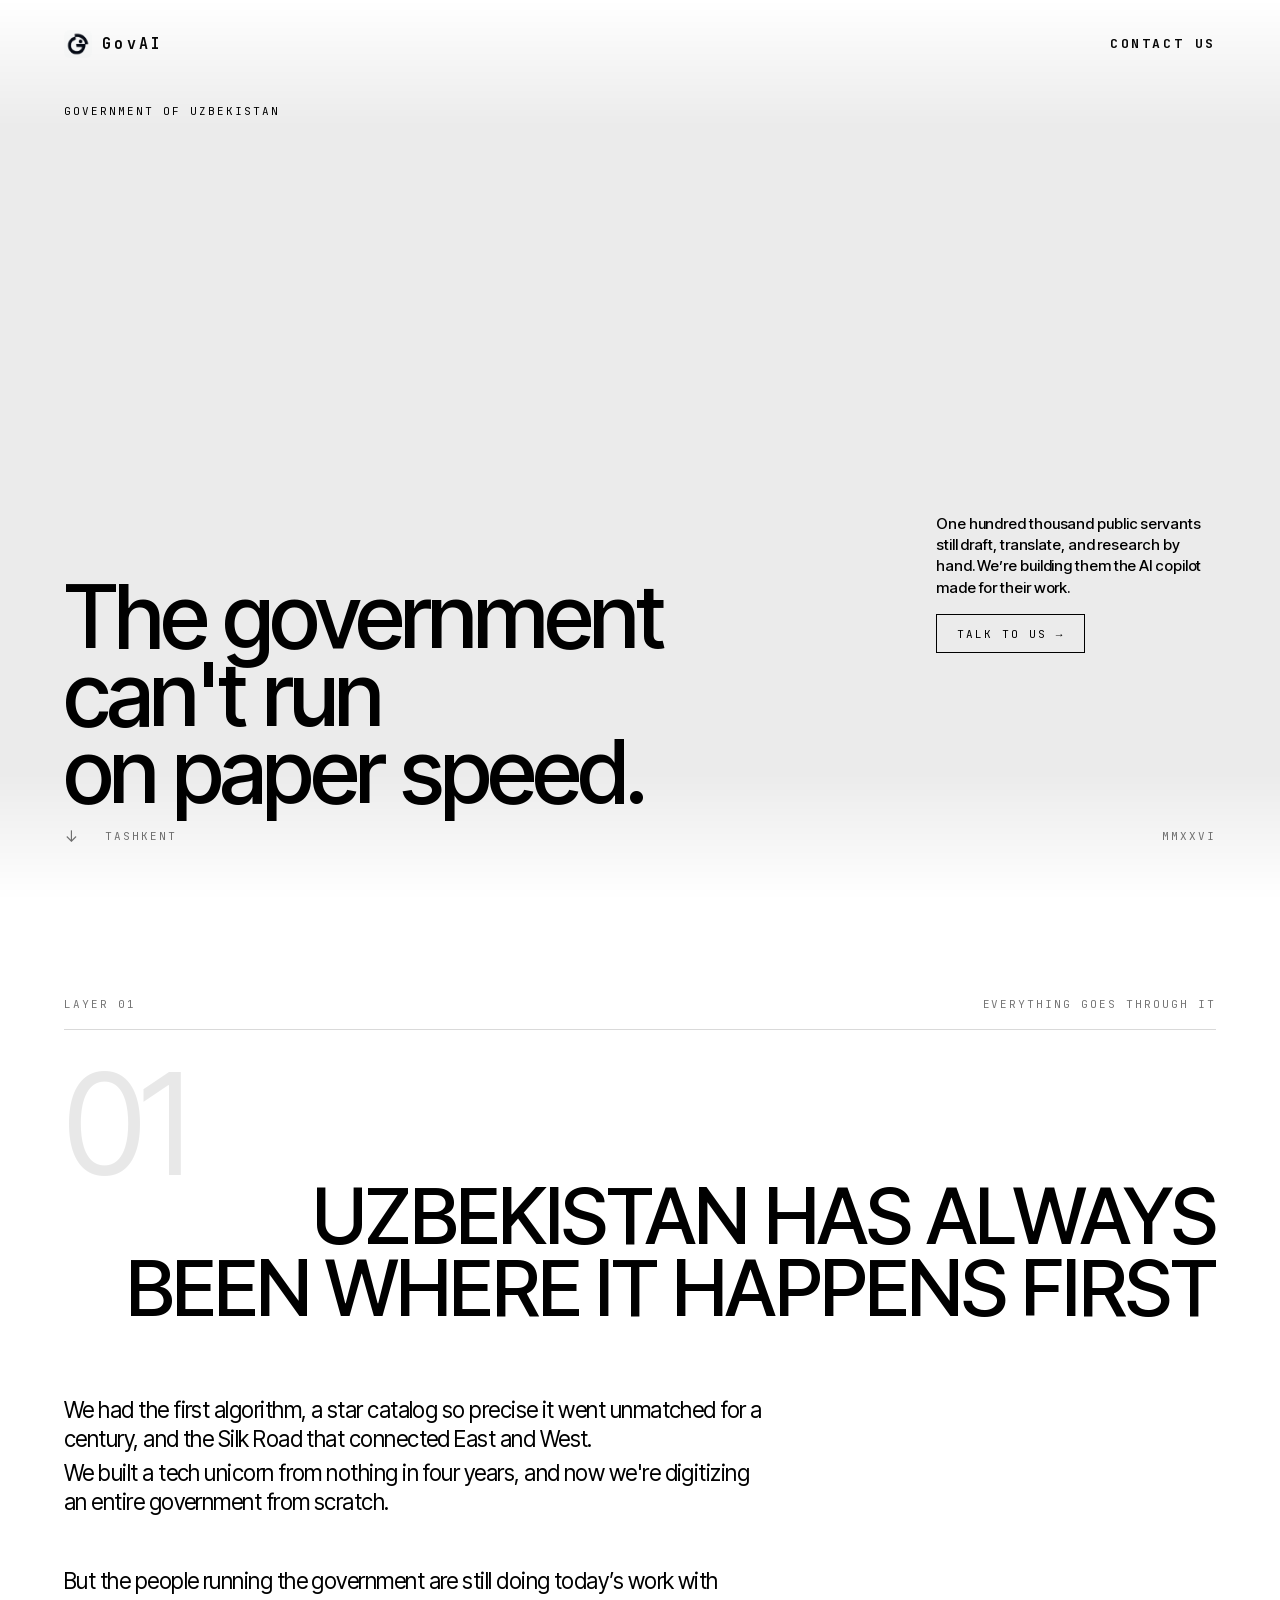
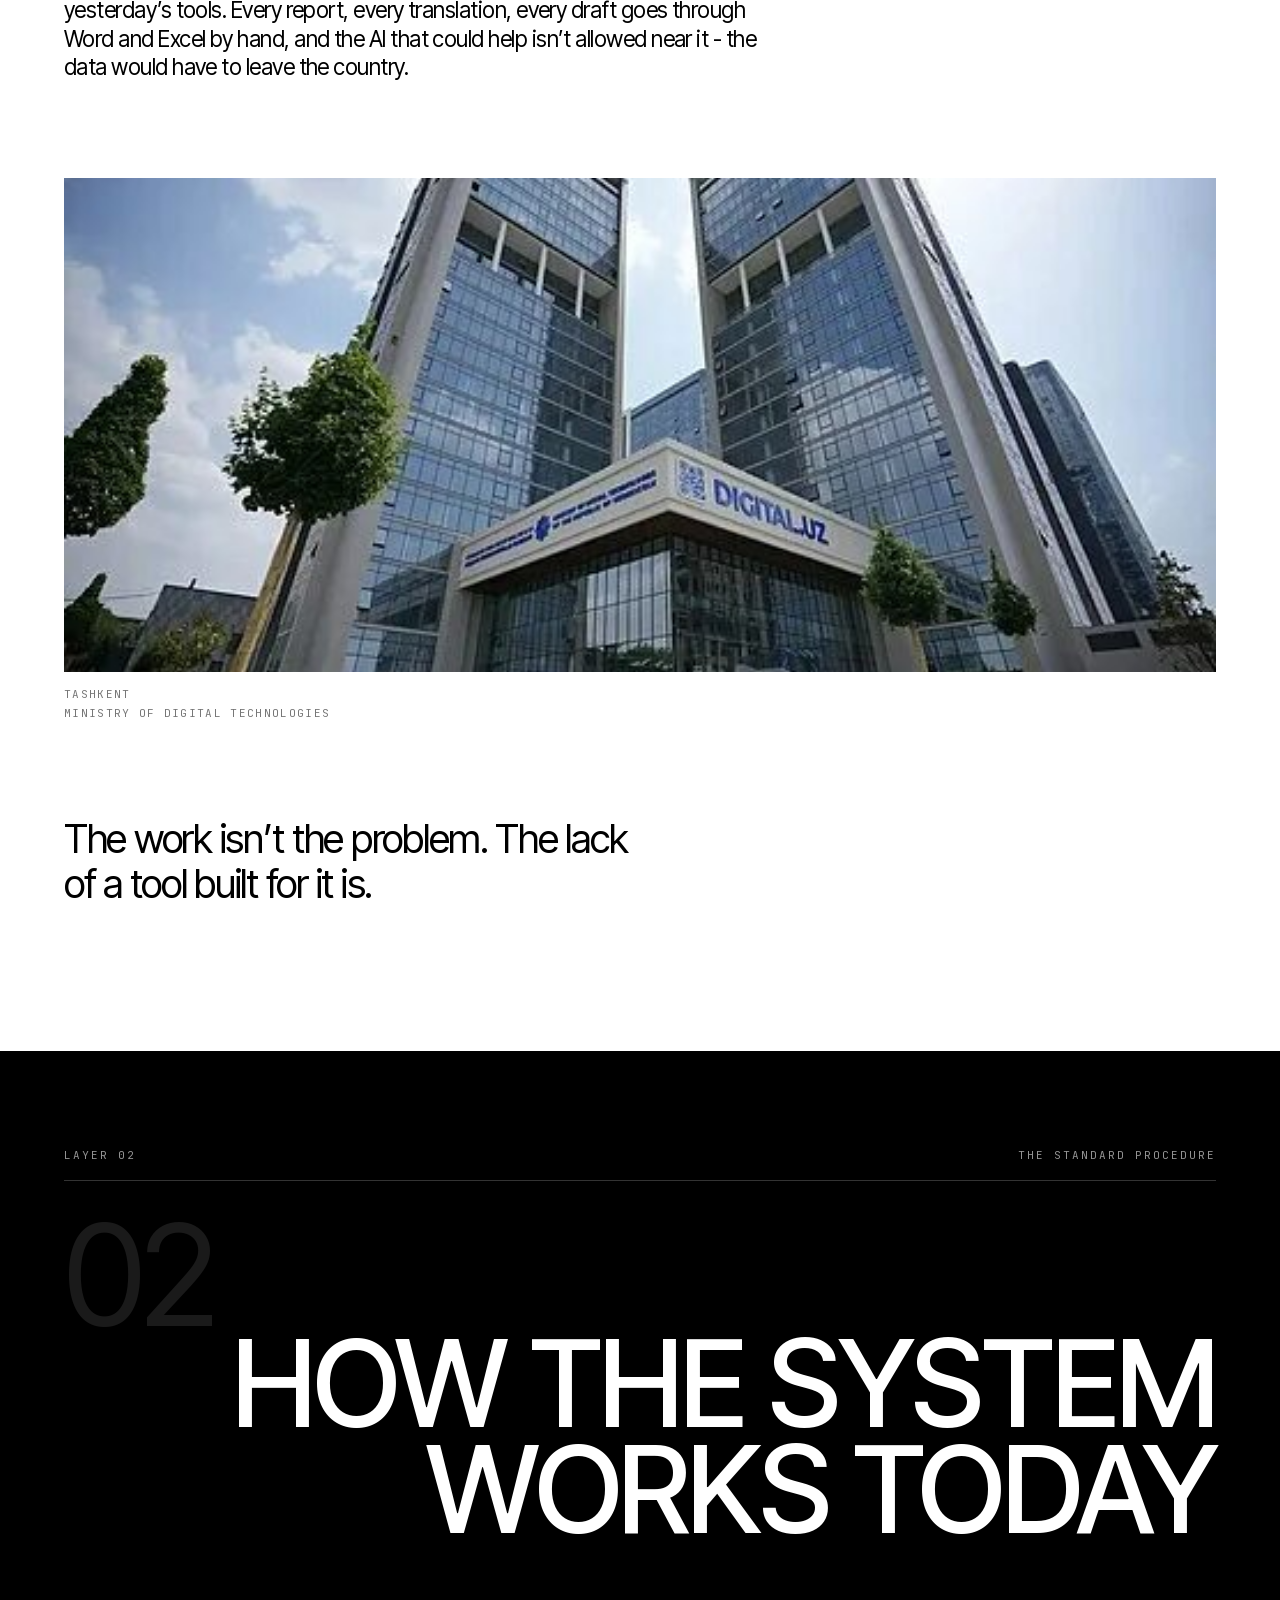
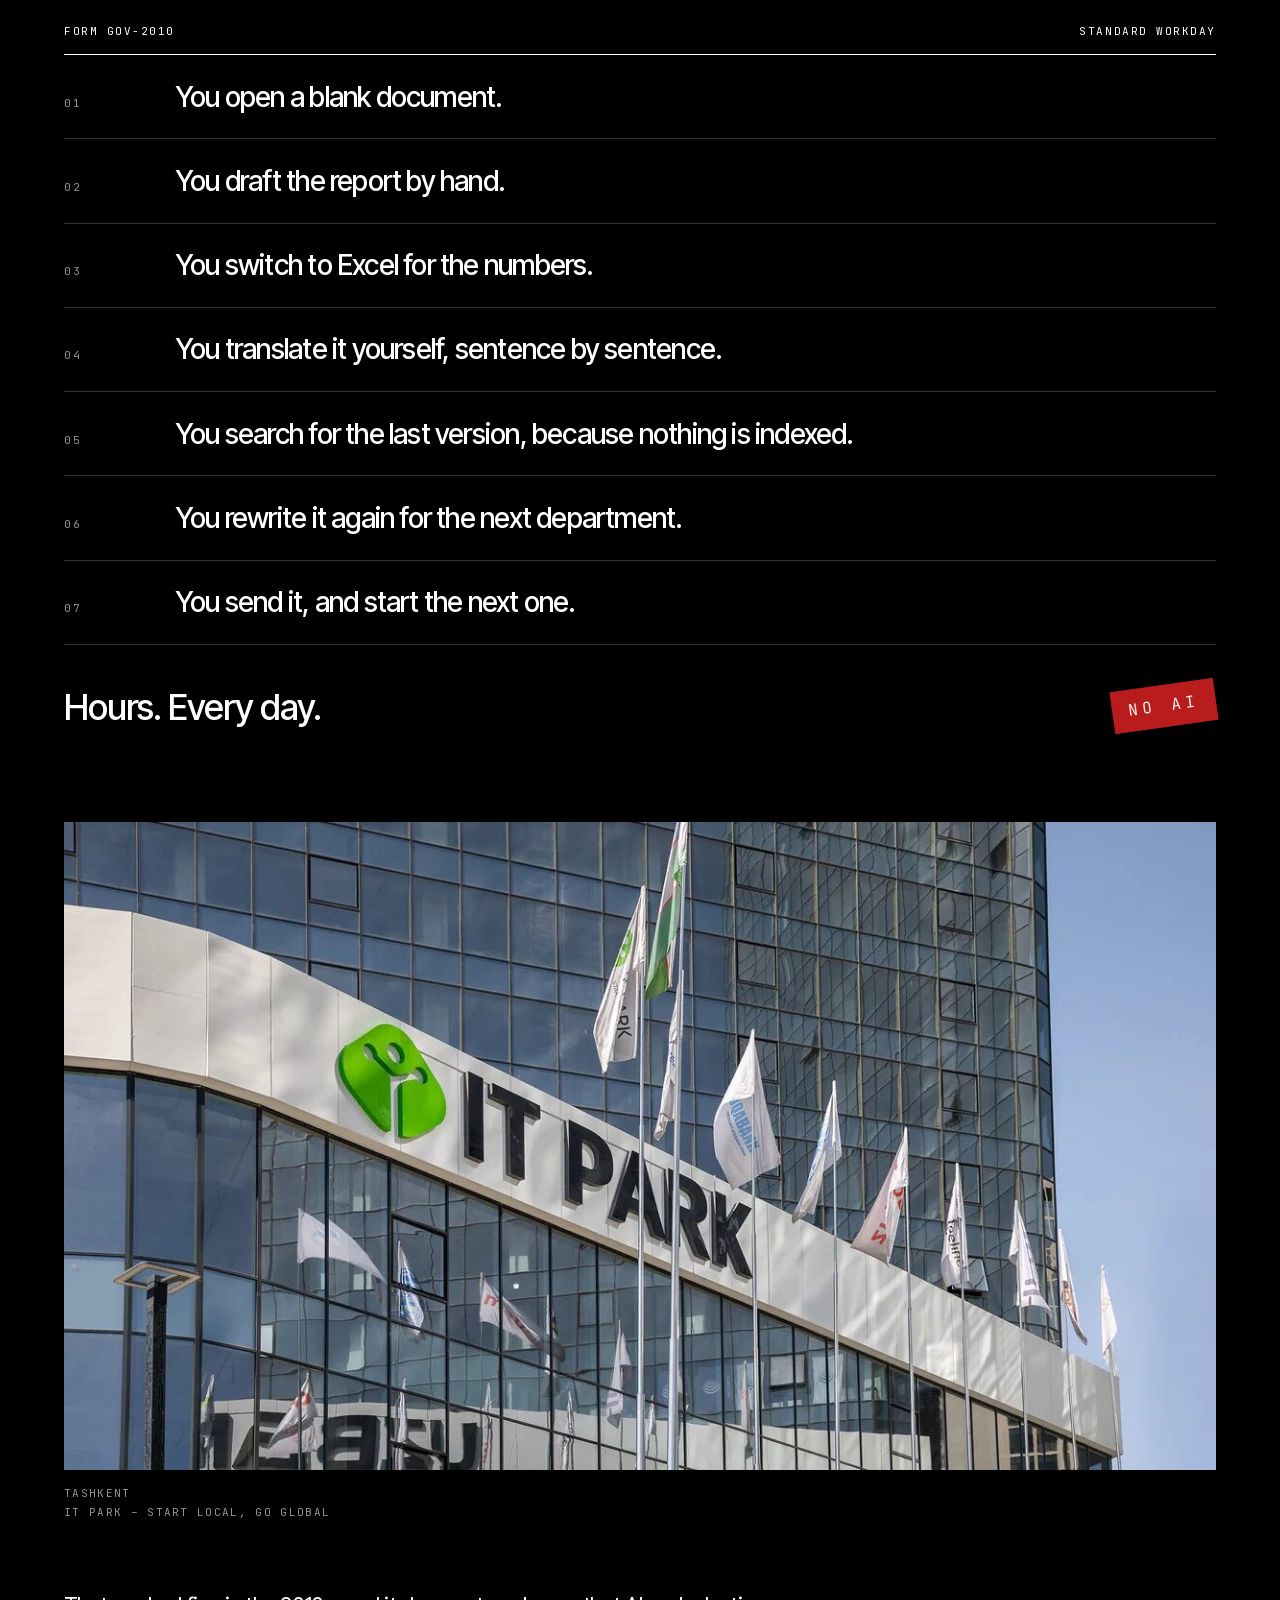
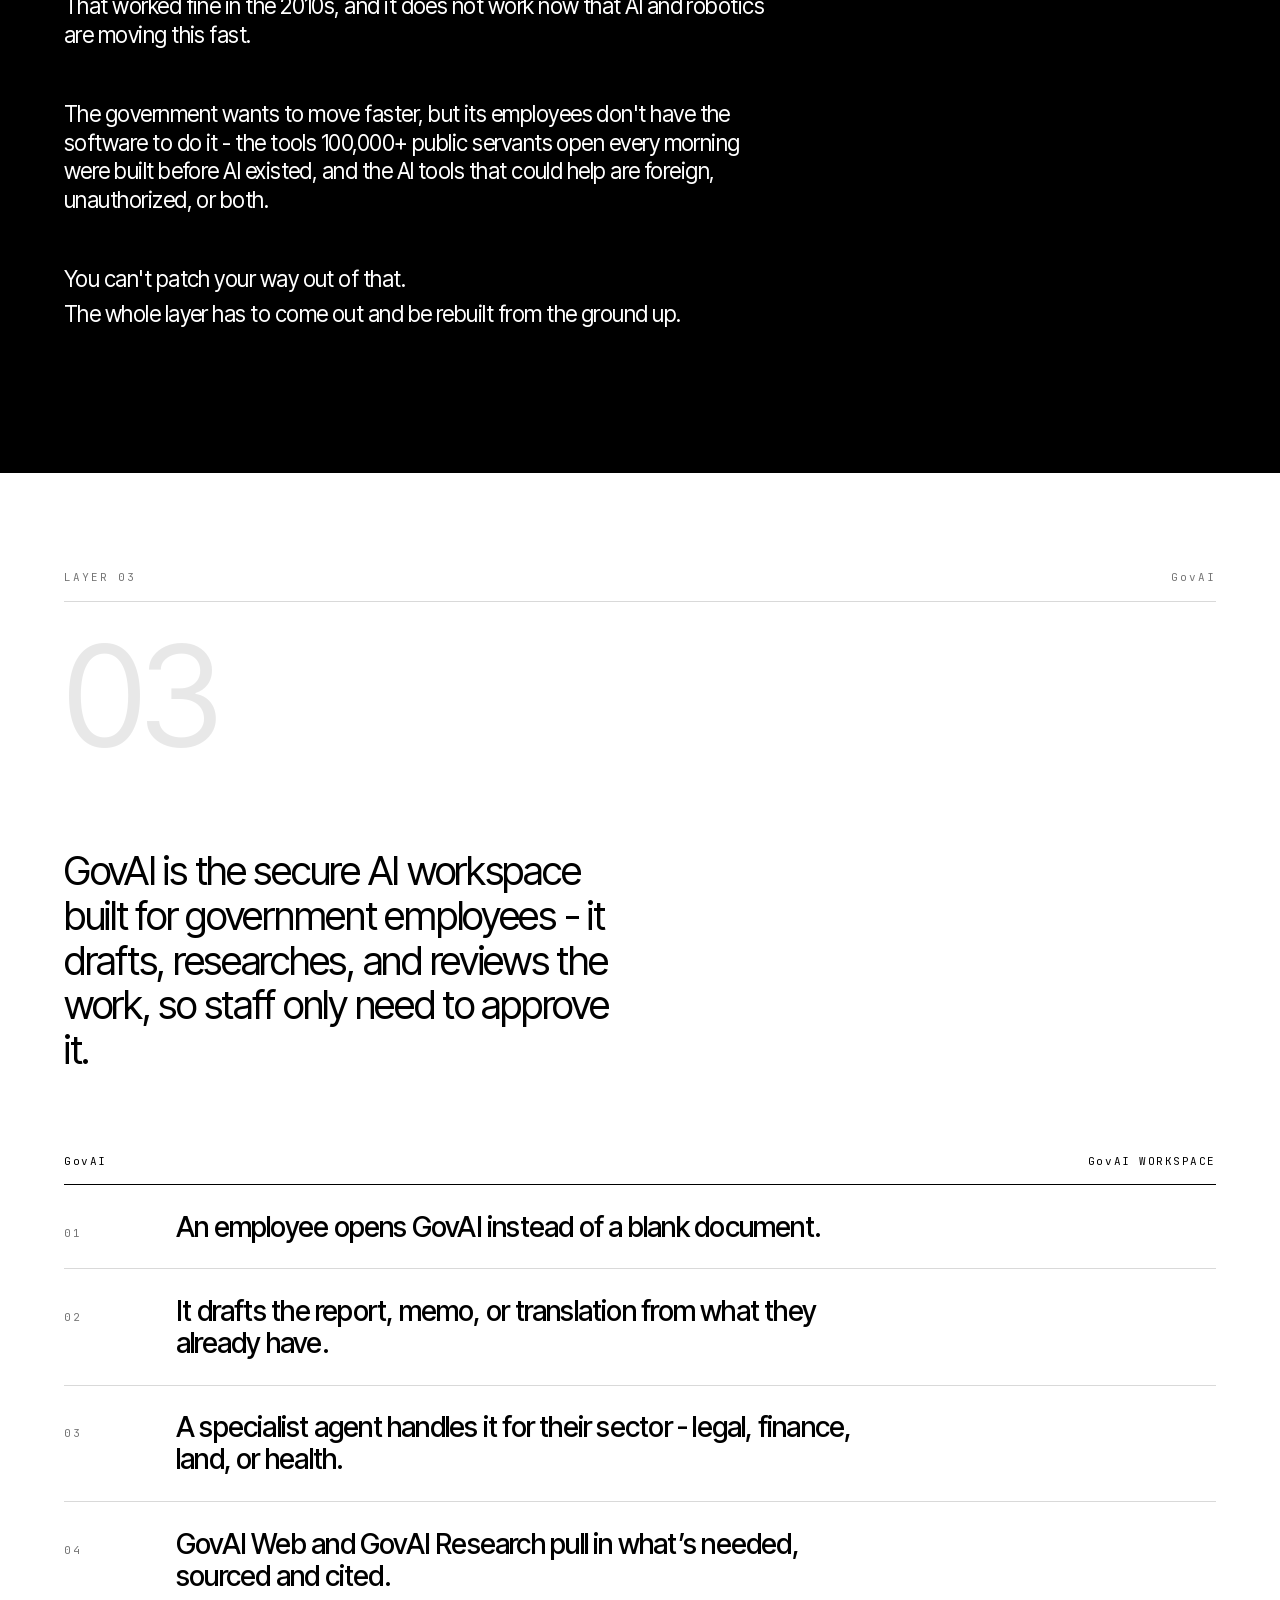
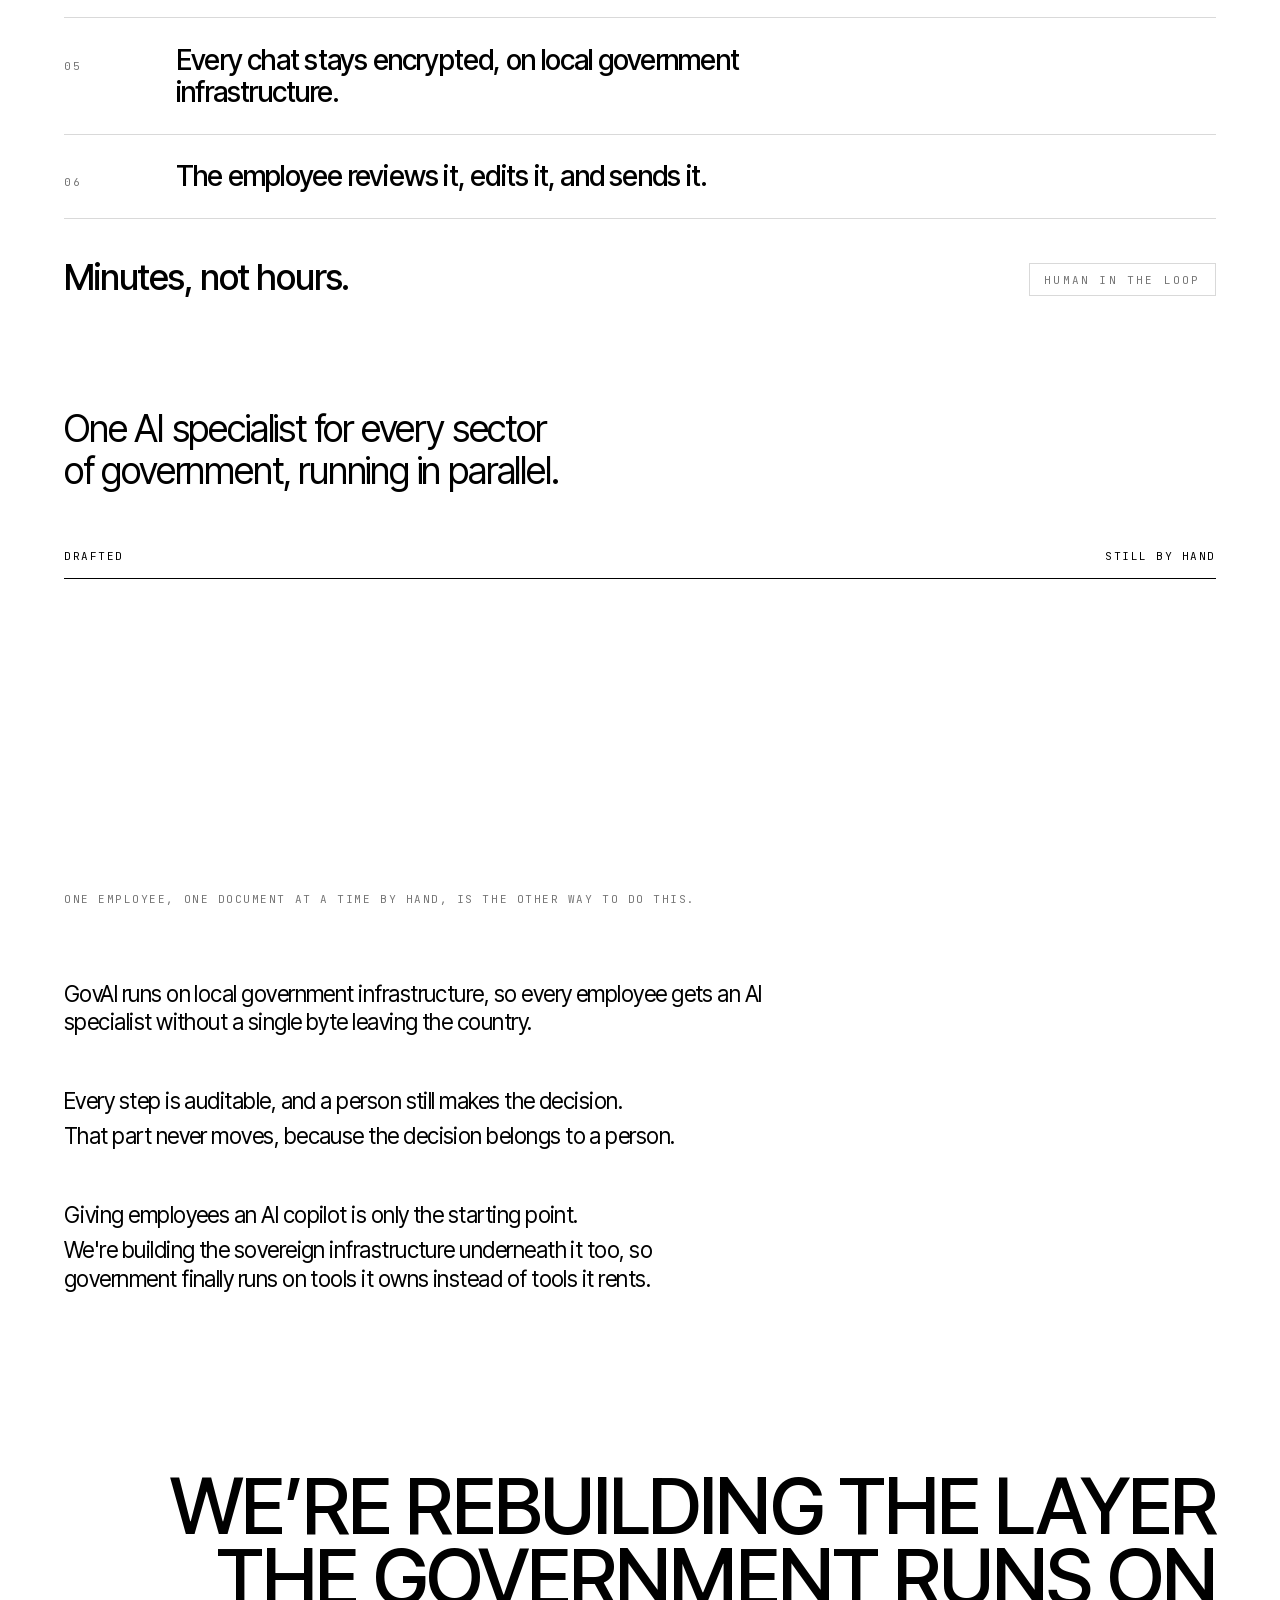
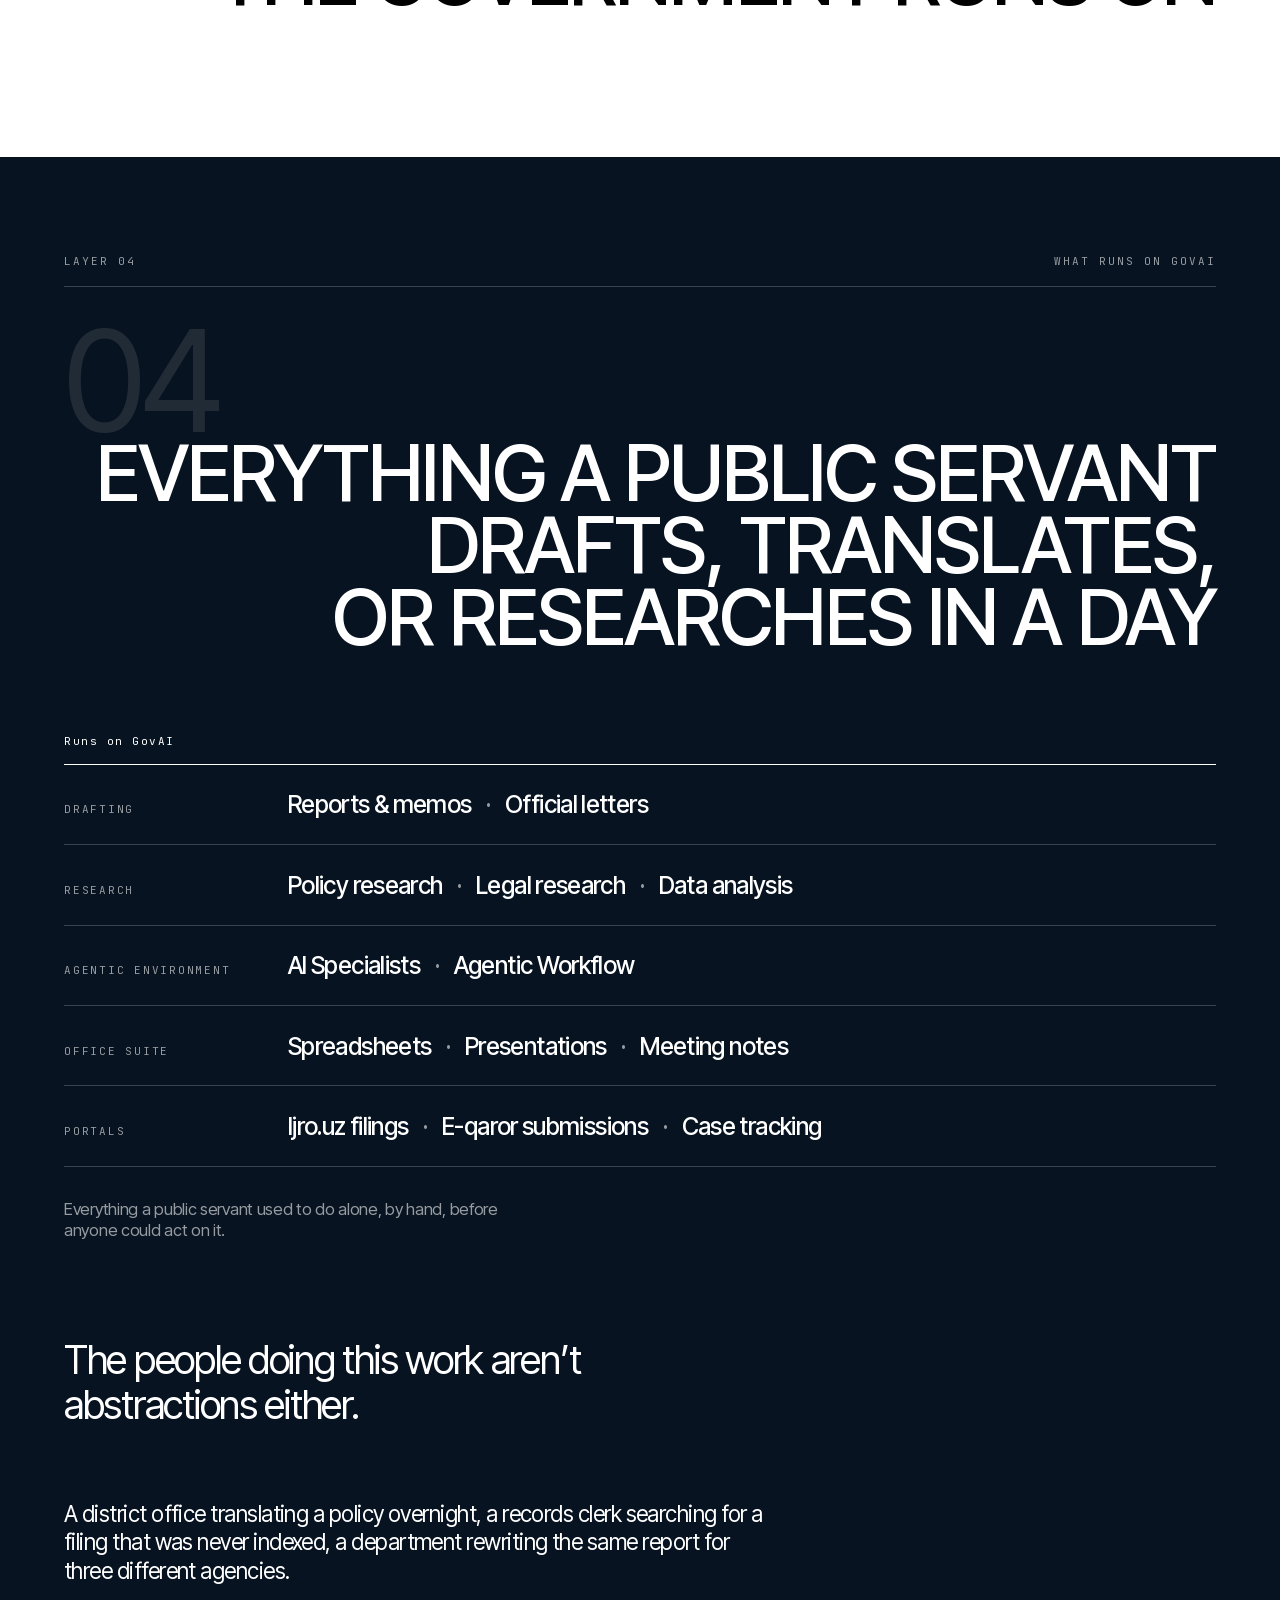
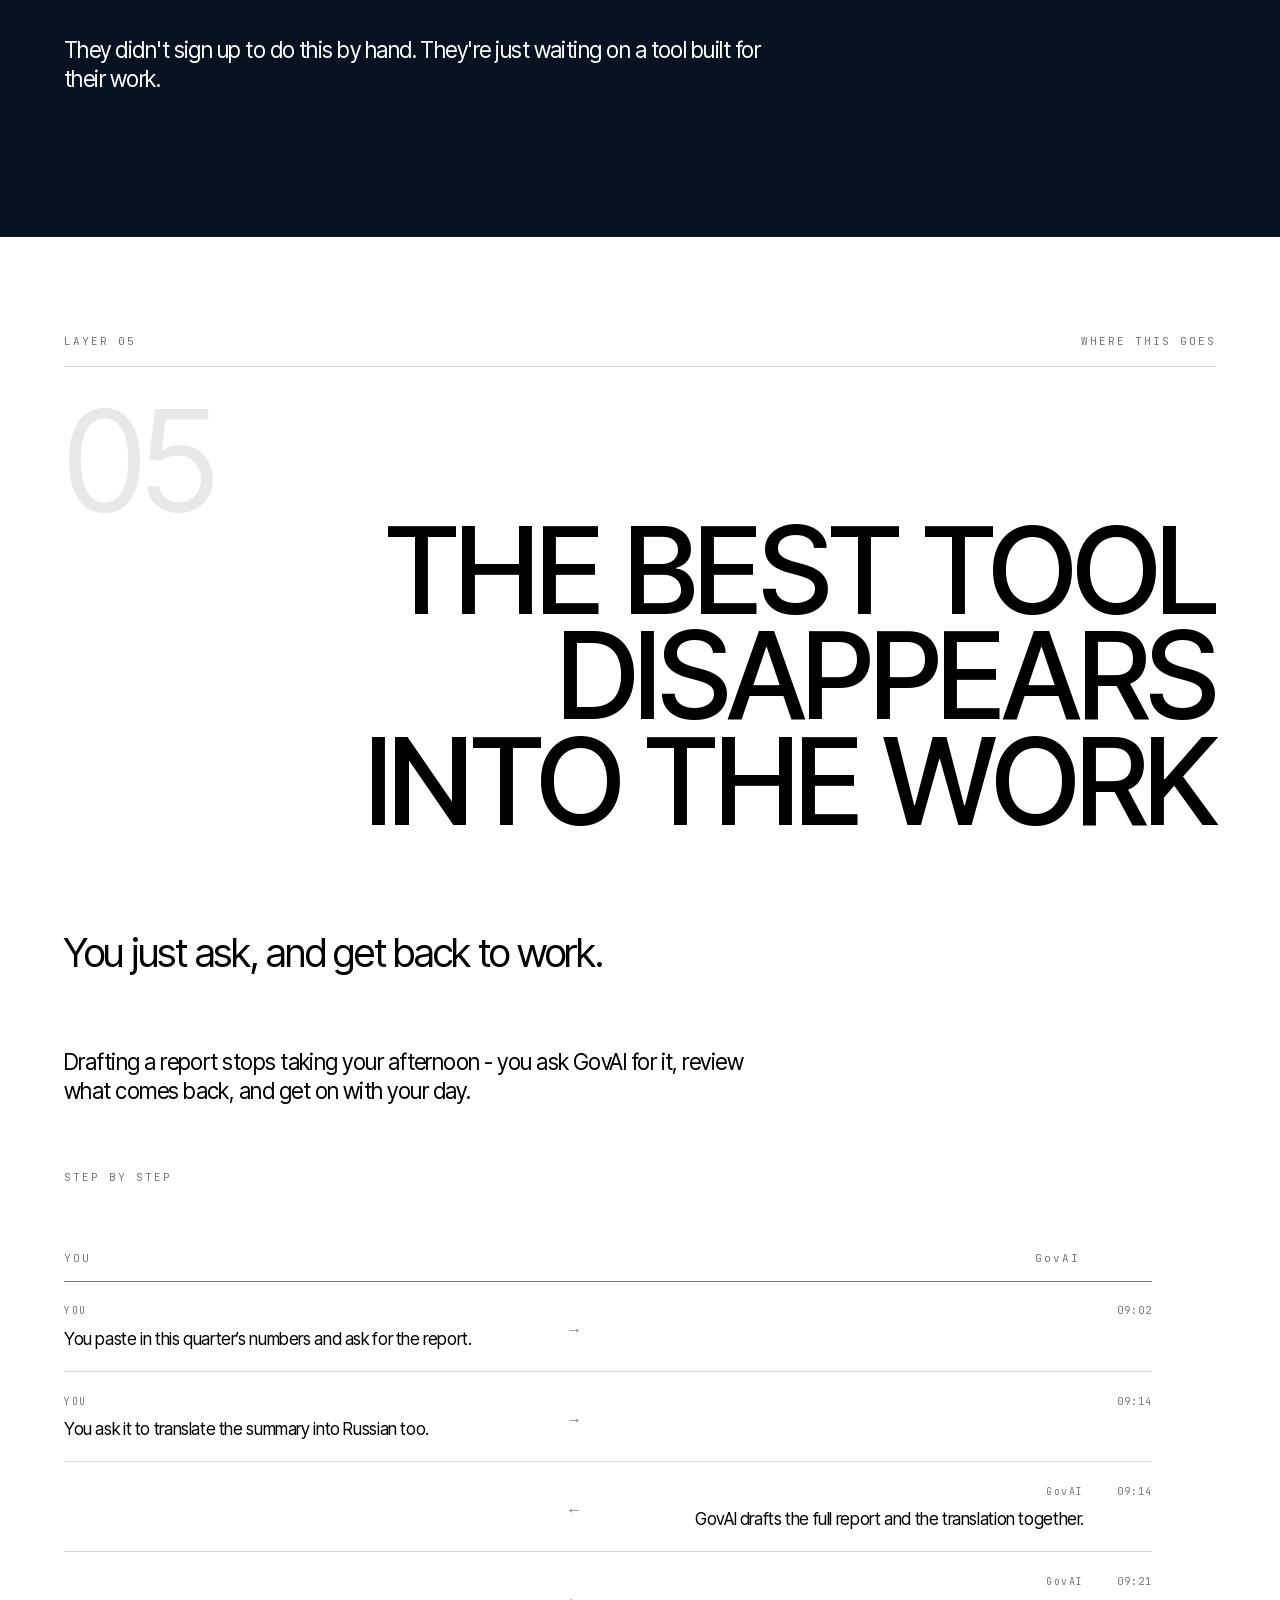
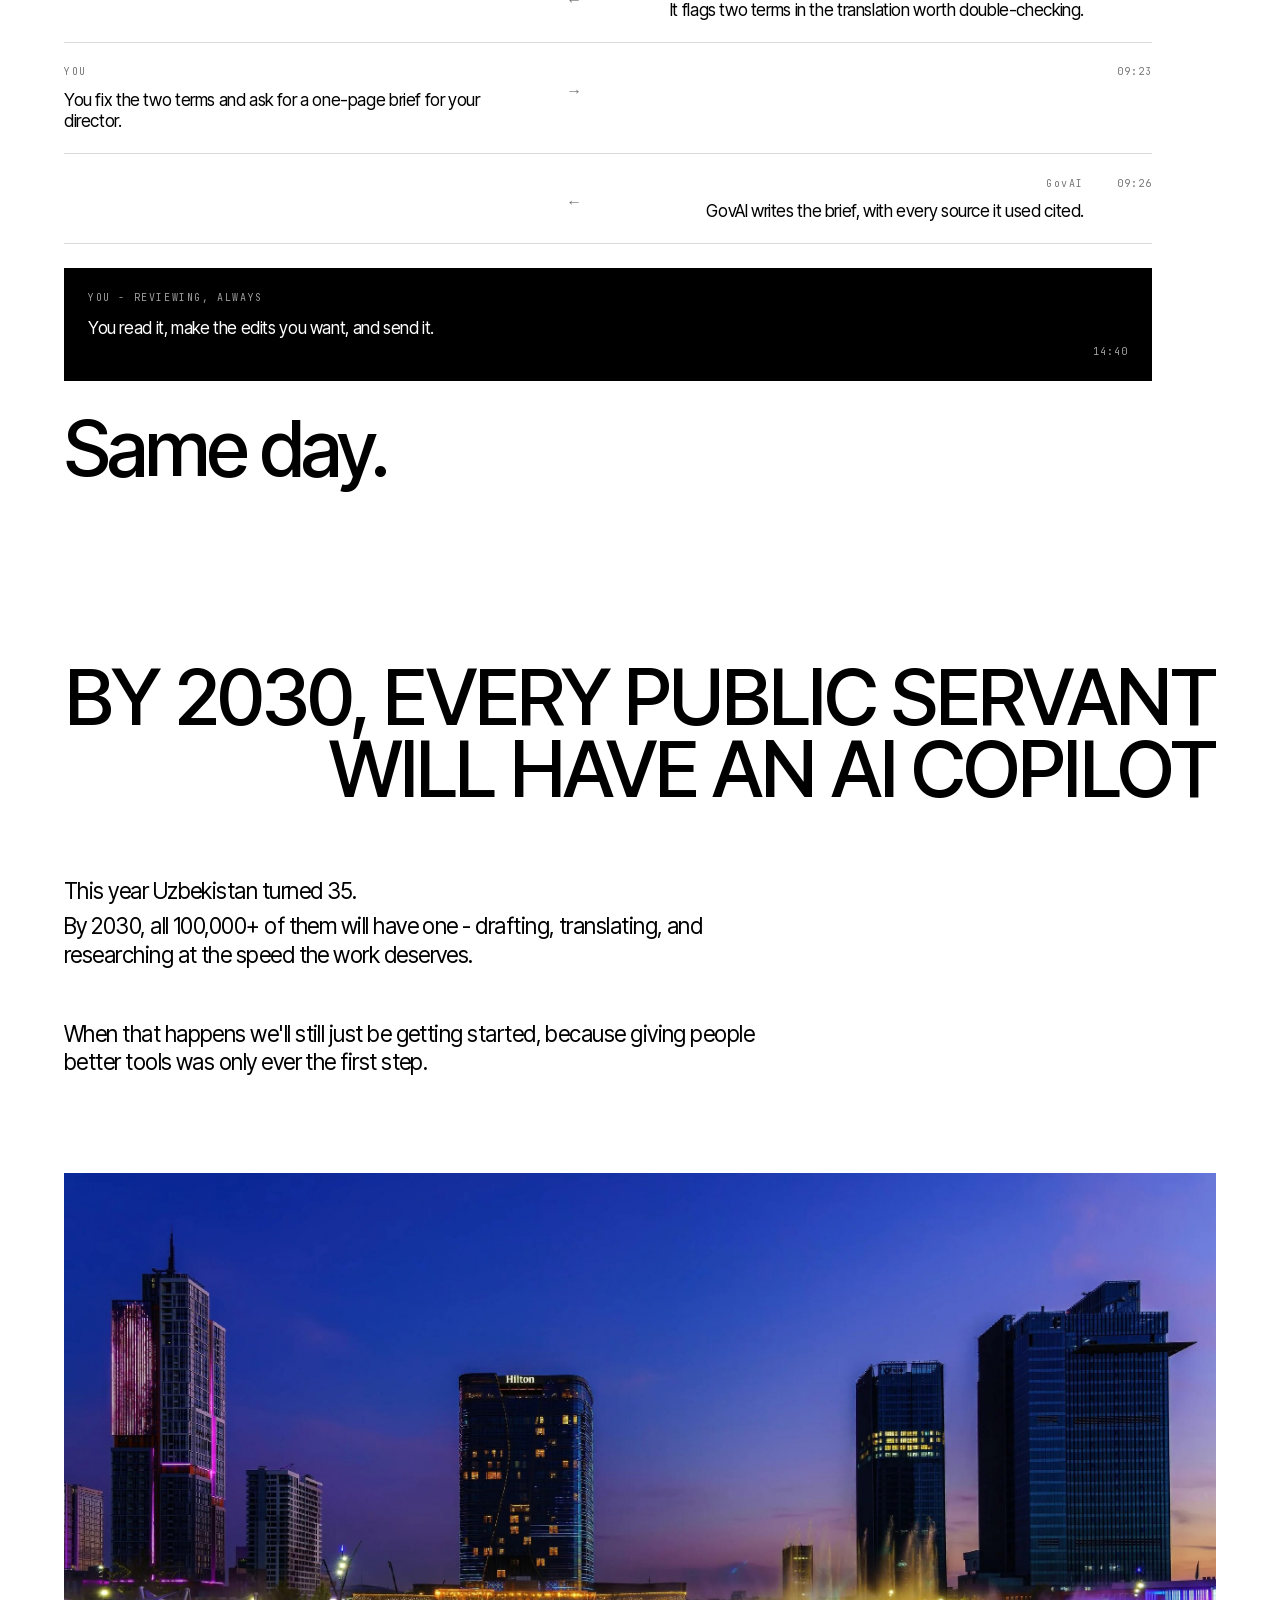
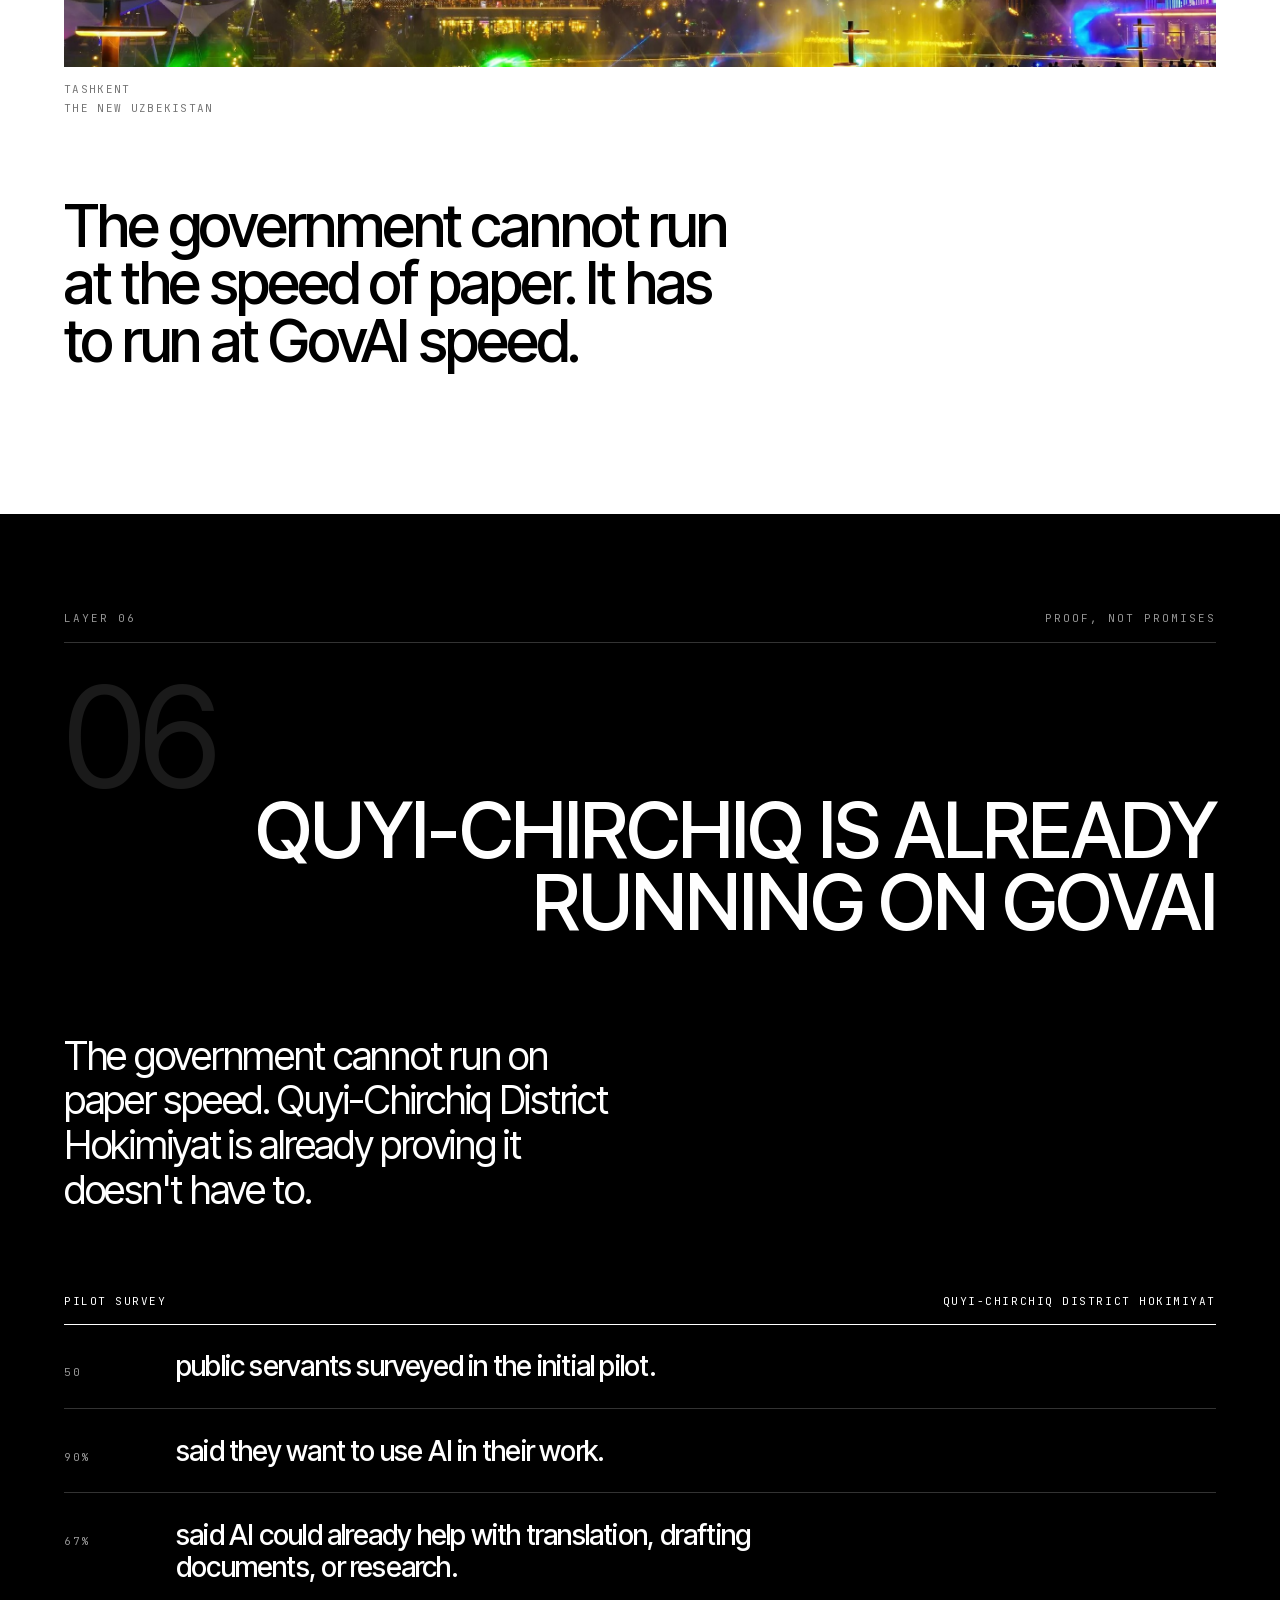
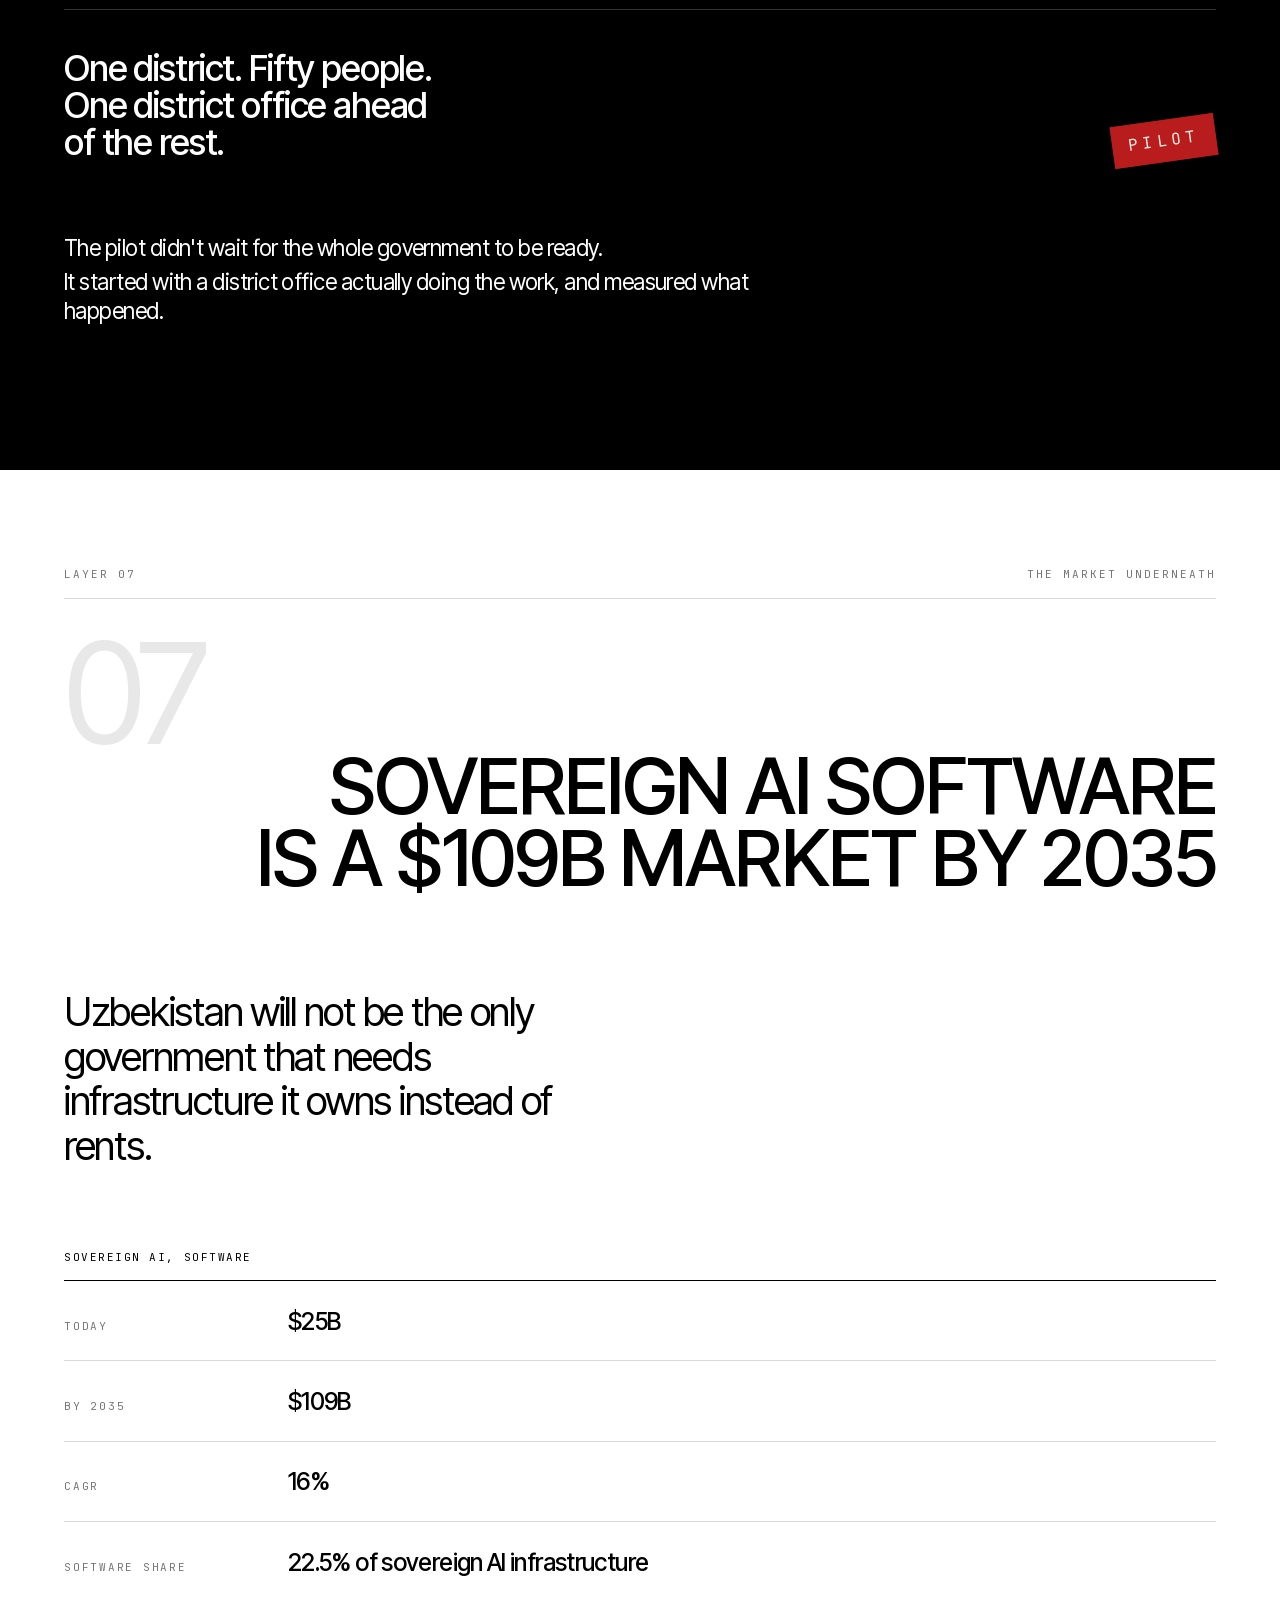
==== commit bd72eefe: "Fix overstated hero claim "The government cannot run without AI" isn't true - it can, just slowly. C" ====
--- a/index.html
+++ b/index.html
@@ -1,7 +1,7 @@
 <!DOCTYPE html><html data-dpl-id="dpl_3daooTpikwMV96ScLwcUaLhFUWKs" lang="en" class="inter_tight_d01c2dd3-module__4YqhVq__variable jetbrains_mono_f7a7eba8-module__w1Moaq__variable antialiased">
 <!-- Mirrored from stratumindustries.co/ by HTTrack Website Copier/3.x [XR&CO'2014], Fri, 14 Aug 2026 09:26:31 GMT -->
 <!-- Added by HTTrack --><meta http-equiv="content-type" content="text/html;charset=utf-8" /><!-- /Added by HTTrack -->
-<head><meta charSet="utf-8"/><meta name="viewport" content="width=device-width, initial-scale=1"/><link rel="preload" href="_next/static/media/051742360c26797e-s.p.0f97p8c3305p_a7cb.woff2?dpl=dpl_3daooTpikwMV96ScLwcUaLhFUWKs" as="font" crossorigin="" type="font/woff2"/><link rel="preload" href="_next/static/media/ab57efd000576a30-s.p.0.xyi-bdzzdcza7cb.woff2?dpl=dpl_3daooTpikwMV96ScLwcUaLhFUWKs" as="font" crossorigin="" type="font/woff2"/><link rel="stylesheet" href="_next/static/chunks/14.svl.yjtpola7cb.css?dpl=dpl_3daooTpikwMV96ScLwcUaLhFUWKs" data-precedence="next"/><link rel="preload" as="script" fetchPriority="low" href="_next/static/chunks/115dplafwys-za7cb.js?dpl=dpl_3daooTpikwMV96ScLwcUaLhFUWKs"/><meta name="next-size-adjust" content=""/><meta name="theme-color" content="#ffffff"/><title>GovAI - The secure AI workspace for government employees.</title><meta name="description" content="GovAI is the secure AI workspace built for government employees - it drafts, researches, and translates the work, so staff only need to review and approve it."/><link rel="canonical" href="index.html"/><meta property="og:title" content="GovAI"/><meta property="og:description" content="The AI copilot built for Uzbekistan's public servants."/><meta property="og:site_name" content="GovAI"/><meta property="og:image" content="https://stratumindustries.co/opengraph-image-pwu6ef?420105a4fa8d4491"/><meta property="og:image:type" content="image/png"/><meta property="og:image:width" content="1200"/><meta property="og:image:height" content="630"/><meta property="og:image:alt" content="GovAI - The secure AI workspace for government employees."/><meta property="og:type" content="website"/><meta name="twitter:card" content="summary_large_image"/><meta name="twitter:title" content="GovAI"/><meta name="twitter:description" content="The AI copilot built for Uzbekistan's public servants."/><meta name="twitter:image" content="https://stratumindustries.co/opengraph-image-pwu6ef?420105a4fa8d4491"/><meta name="twitter:image:alt" content="GovAI - The secure AI workspace for government employees."/><meta name="twitter:image:type" content="image/png"/><meta name="twitter:image:width" content="1200"/><meta name="twitter:image:height" content="630"/><link rel="icon" href="icon.png" sizes="48x48" type="image/png"/><link rel="apple-touch-icon" href="apple-icon.png" sizes="180x180" type="image/png"/></head><body class="min-h-dvh bg-ink text-paper flex flex-col grain"><div hidden=""><!--$--><!--/$--></div><header data-stuck="false" class="fixed top-0 inset-x-0 z-50 transition-colors duration-300 bg-transparent"><div class="container-wide flex items-center justify-between h-[64px] md:h-[88px]"><a aria-label="GovAI - home" class="flex min-h-6 items-center" href="index.html"><img src="govai-icon.png" alt="" width="28" height="28" style="width:28px;height:28px;margin-right:10px;display:inline-block;vertical-align:middle;border-radius:5px;"/><span class="font-mono font-bold tracking-[0.22em] text-[13px] md:text-[15px] text-white" style="text-transform:none">GovAI</span></a><nav class="flex items-center gap-7 md:gap-10"><a class="flex min-h-6 items-center font-mono font-bold uppercase tracking-[0.2em] text-[12px] md:text-[13px] text-white" href="demo.html">Contact Us</a></nav></div></header><main class="flex-1 relative z-[2]"><div class="doc"><section class="doc-panel doc-hero doc-hero--light"><span class="doc-hero-veil" aria-hidden="true"></span><div class="container-wide w-full doc-head doc-head--ruled hero-fade hero-d-1"><span class="doc-mark">Government of Uzbekistan</span></div><div class="container-wide w-full doc-cover-main"><h1 class="doc-title hero-fade hero-d-2">The government<!-- --> <br class="doc-title-br--light"/>cannot run<!-- --> <br/>without AI.</h1><div class="doc-cover-row"><div class="doc-cover-block"><p class="doc-standfirst hero-fade hero-d-3">One hundred thousand public servants still draft, translate, and research by hand. We’re building them the AI copilot made for their work.</p><div class="doc-cta-row doc-cta-row--start hero-fade hero-d-4"><a class="doc-cta" href="demo.html">Talk to us →</a></div></div></div></div><div class="container-wide w-full doc-baseline hero-fade hero-d-4"><span class="doc-arrow" aria-hidden="true">↓</span><span>Tashkent</span><span class="doc-baseline-end">MMXXVI</span></div></section><section class="doc-sheet " data-part="Everything Goes Through It - Layer 01"><div class="container-wide"><h2 class="doc-sheet-head"><span>Layer <!-- -->01</span><span class="doc-sheet-head-end">Everything Goes Through It</span></h2><p class="doc-ghost" aria-hidden="true">01</p><h3 class="doc-statement doc-statement--long">Uzbekistan has always been where it happens first</h3><div class="arg"><p class="arg-para"><span class="arg-line">We had the first algorithm, a star catalog so precise it went unmatched for a century, and the Silk Road that connected East and West.</span><span class="arg-line">We built a tech unicorn from nothing in four years, and now we're digitizing an entire government from scratch.</span></p><p class="arg-para"><span class="arg-line">But the people running the government are still doing today’s work with yesterday’s tools. Every report, every translation, every draft goes through Word and Excel by hand, and the AI that could help isn’t allowed near it - the data would have to leave the country.</span></p></div><figure class="doc-plate doc-plate--full doc-plate--left doc-plate--r-wide"><div class="doc-plate-frame"><img alt="" loading="lazy" decoding="async" data-nimg="fill" style="position:absolute;height:100%;width:100%;left:0;top:0;right:0;bottom:0;object-position:center 54%;color:transparent" sizes="(min-width: 1024px) 1100px, 100vw" src="_next/digital-ministry-hd.jpg"/></div><figcaption class="doc-plate-meta"><span>Tashkent</span><span>Ministry of Digital Technologies</span></figcaption></figure><p class="doc-lede">The work isn’t the problem. The lack of a tool built for it is.</p></div></section><section class="doc-sheet doc-sheet--dark" data-part="The Standard Procedure - Layer 02"><div class="container-wide"><h2 class="doc-sheet-head"><span>Layer <!-- -->02</span><span class="doc-sheet-head-end">The Standard Procedure</span></h2><p class="doc-ghost" aria-hidden="true">02</p><h3 class="doc-statement">How the system works today</h3><div class="plist"><div class="plist-head"><span>Form GOV-2010</span><span class="plist-head-end">Standard workday</span></div><ol class="plist-rows" role="list"><li class="plist-row" style="animation-range:entry 2% cover 14%"><span class="plist-n">01</span><span class="plist-text">You open a blank document.</span></li><li class="plist-row" style="animation-range:entry 2% cover 19%"><span class="plist-n">02</span><span class="plist-text">You draft the report by hand.</span></li><li class="plist-row" style="animation-range:entry 2% cover 24%"><span class="plist-n">03</span><span class="plist-text">You switch to Excel for the numbers.</span></li><li class="plist-row" style="animation-range:entry 2% cover 29%"><span class="plist-n">04</span><span class="plist-text">You translate it yourself, sentence by sentence.</span></li><li class="plist-row" style="animation-range:entry 2% cover 34%"><span class="plist-n">05</span><span class="plist-text">You search for the last version, because nothing is indexed.</span></li><li class="plist-row" style="animation-range:entry 2% cover 39%"><span class="plist-n">06</span><span class="plist-text">You rewrite it again for the next department.</span></li><li class="plist-row" style="animation-range:entry 2% cover 44%"><span class="plist-n">07</span><span class="plist-text">You send it, and start the next one.</span></li></ol><div class="plist-foot"><span class="plist-total">Hours. Every day.</span><span class="plist-stamp">No AI</span></div></div><figure class="doc-plate doc-plate--full doc-plate--left doc-plate--r-default"><div class="doc-plate-frame"><img alt="" loading="lazy" decoding="async" data-nimg="fill" style="position:absolute;height:100%;width:100%;left:0;top:0;right:0;bottom:0;object-position:center 42%;color:transparent" sizes="(min-width: 1024px) 1100px, 100vw" src="_next/tashkent-business-hd.jpg"/></div><figcaption class="doc-plate-meta"><span>Tashkent</span><span>IT Park – Start Local, Go Global</span></figcaption></figure><div class="arg"><p class="arg-para"><span class="arg-line">That worked fine in the 2010s, and it does not work now that AI and robotics are moving this fast.</span></p><p class="arg-para"><span class="arg-line">The government wants to move faster, but its employees don&#x27;t have the software to do it - the tools 100,000+ public servants open every morning were built before AI existed, and the AI tools that could help are foreign, unauthorized, or both.</span></p><p class="arg-para"><span class="arg-line">You can&#x27;t patch your way out of that.</span><span class="arg-line">The whole layer has to come out and be rebuilt from the ground up.</span></p></div></div></section><section class="doc-sheet " data-part="GovAI - Layer 03"><div class="container-wide"><h2 class="doc-sheet-head"><span>Layer <!-- -->03</span><span class="doc-sheet-head-end" style="text-transform:none">GovAI</span></h2><p class="doc-ghost" aria-hidden="true">03</p><p class="doc-lede">GovAI is the secure AI workspace built for government employees - it drafts, researches, and reviews the work, so staff only need to approve it.</p><div class="plist"><div class="plist-head"><span style="text-transform:none">GovAI</span><span class="plist-head-end"><span style="text-transform:none">GovAI</span> Workspace</span></div><ol class="plist-rows" role="list"><li class="plist-row" style="animation-range:entry 2% cover 14%"><span class="plist-n">01</span><span class="plist-text">An employee opens GovAI instead of a blank document.</span></li><li class="plist-row" style="animation-range:entry 2% cover 20%"><span class="plist-n">02</span><span class="plist-text">It drafts the report, memo, or translation from what they already have.</span></li><li class="plist-row" style="animation-range:entry 2% cover 26%"><span class="plist-n">03</span><span class="plist-text">A specialist agent handles it for their sector - legal, finance, land, or health.</span></li><li class="plist-row" style="animation-range:entry 2% cover 32%"><span class="plist-n">04</span><span class="plist-text">GovAI Web and GovAI Research pull in what’s needed, sourced and cited.</span></li><li class="plist-row" style="animation-range:entry 2% cover 38%"><span class="plist-n">05</span><span class="plist-text">Every chat stays encrypted, on local government infrastructure.</span></li><li class="plist-row" style="animation-range:entry 2% cover 44%"><span class="plist-n">06</span><span class="plist-text">The employee reviews it, edits it, and sends it.</span></li></ol><div class="plist-foot"><span class="plist-total">Minutes, not hours.</span><span class="plist-mark">Human in the loop</span></div></div><div class="agrid-wrap"><p class="agrid-lede">One AI specialist for every sector of government, running in parallel.</p><div class="agrid-head"><span>Drafted</span><span class="agrid-head-end">Still by hand</span></div><div class="agrid" aria-hidden="true"><span class="agrid-tile" style="--tile-from:15%"></span><span class="agrid-tile" style="--tile-from:16.833%"></span><span class="agrid-tile" style="--tile-from:18.667%"></span><span class="agrid-tile" style="--tile-from:20.5%"></span><span class="agrid-tile" style="--tile-from:22.333%"></span><span class="agrid-tile" style="--tile-from:24.167%"></span><span class="agrid-tile" style="--tile-from:26%"></span><span class="agrid-tile" style="--tile-from:27.833%"></span><span class="agrid-tile" style="--tile-from:29.667%"></span><span class="agrid-tile" style="--tile-from:31.5%"></span><span class="agrid-tile" style="--tile-from:33.333%"></span><span class="agrid-tile" style="--tile-from:35.167%"></span><span class="agrid-tile" style="--tile-from:37%"></span><span class="agrid-tile" style="--tile-from:38.833%"></span><span class="agrid-tile" style="--tile-from:40.667%"></span><span class="agrid-tile" style="--tile-from:42.5%"></span><span class="agrid-tile" style="--tile-from:44.333%"></span><span class="agrid-tile" style="--tile-from:46.167%"></span><span class="agrid-tile" style="--tile-from:48%"></span><span class="agrid-tile" style="--tile-from:49.833%"></span><span class="agrid-tile" style="--tile-from:51.667%"></span><span class="agrid-tile" style="--tile-from:53.5%"></span><span class="agrid-tile" style="--tile-from:55.333%"></span><span class="agrid-tile" style="--tile-from:57.167%"></span><span class="agrid-tile" style="--tile-from:59%"></span><span class="agrid-tile" style="--tile-from:60.833%"></span><span class="agrid-tile" style="--tile-from:16.833%"></span><span class="agrid-tile" style="--tile-from:18.667%"></span><span class="agrid-tile" style="--tile-from:20.5%"></span><span class="agrid-tile" style="--tile-from:22.333%"></span><span class="agrid-tile" style="--tile-from:24.167%"></span><span class="agrid-tile" style="--tile-from:26%"></span><span class="agrid-tile" style="--tile-from:27.833%"></span><span class="agrid-tile" style="--tile-from:29.667%"></span><span class="agrid-tile" style="--tile-from:31.5%"></span><span class="agrid-tile" style="--tile-from:33.333%"></span><span class="agrid-tile" style="--tile-from:35.167%"></span><span class="agrid-tile" style="--tile-from:37%"></span><span class="agrid-tile" style="--tile-from:38.833%"></span><span class="agrid-tile" style="--tile-from:40.667%"></span><span class="agrid-tile" style="--tile-from:42.5%"></span><span class="agrid-tile" style="--tile-from:44.333%"></span><span class="agrid-tile" style="--tile-from:46.167%"></span><span class="agrid-tile" style="--tile-from:48%"></span><span class="agrid-tile" style="--tile-from:49.833%"></span><span class="agrid-tile" style="--tile-from:51.667%"></span><span class="agrid-tile" style="--tile-from:53.5%"></span><span class="agrid-tile" style="--tile-from:55.333%"></span><span class="agrid-tile" style="--tile-from:57.167%"></span><span class="agrid-tile" style="--tile-from:59%"></span><span class="agrid-tile" style="--tile-from:60.833%"></span><span class="agrid-tile" style="--tile-from:62.667%"></span><span class="agrid-tile" style="--tile-from:18.667%"></span><span class="agrid-tile" style="--tile-from:20.5%"></span><span class="agrid-tile" style="--tile-from:22.333%"></span><span class="agrid-tile" style="--tile-from:24.167%"></span><span class="agrid-tile" style="--tile-from:26%"></span><span class="agrid-tile" style="--tile-from:27.833%"></span><span class="agrid-tile" style="--tile-from:29.667%"></span><span class="agrid-tile" style="--tile-from:31.5%"></span><span class="agrid-tile" style="--tile-from:33.333%"></span><span class="agrid-tile" style="--tile-from:35.167%"></span><span class="agrid-tile" style="--tile-from:37%"></span><span class="agrid-tile" style="--tile-from:38.833%"></span><span class="agrid-tile" style="--tile-from:40.667%"></span><span class="agrid-tile" style="--tile-from:42.5%"></span><span class="agrid-tile" style="--tile-from:44.333%"></span><span class="agrid-tile" style="--tile-from:46.167%"></span><span class="agrid-tile" style="--tile-from:48%"></span><span class="agrid-tile" style="--tile-from:49.833%"></span><span class="agrid-tile" style="--tile-from:51.667%"></span><span class="agrid-tile" style="--tile-from:53.5%"></span><span class="agrid-tile" style="--tile-from:55.333%"></span><span class="agrid-tile" style="--tile-from:57.167%"></span><span class="agrid-tile" style="--tile-from:59%"></span><span class="agrid-tile" style="--tile-from:60.833%"></span><span class="agrid-tile" style="--tile-from:62.667%"></span><span class="agrid-tile" style="--tile-from:64.5%"></span><span class="agrid-tile" style="--tile-from:20.5%"></span><span class="agrid-tile" style="--tile-from:22.333%"></span><span class="agrid-tile" style="--tile-from:24.167%"></span><span class="agrid-tile" style="--tile-from:26%"></span><span class="agrid-tile" style="--tile-from:27.833%"></span><span class="agrid-tile" style="--tile-from:29.667%"></span><span class="agrid-tile" style="--tile-from:31.5%"></span><span class="agrid-tile" style="--tile-from:33.333%"></span><span class="agrid-tile" style="--tile-from:35.167%"></span><span class="agrid-tile" style="--tile-from:37%"></span><span class="agrid-tile" style="--tile-from:38.833%"></span><span class="agrid-tile" style="--tile-from:40.667%"></span><span class="agrid-tile" style="--tile-from:42.5%"></span><span class="agrid-tile" style="--tile-from:44.333%"></span><span class="agrid-tile" style="--tile-from:46.167%"></span><span class="agrid-tile" style="--tile-from:48%"></span><span class="agrid-tile" style="--tile-from:49.833%"></span><span class="agrid-tile" style="--tile-from:51.667%"></span><span class="agrid-tile" style="--tile-from:53.5%"></span><span class="agrid-tile" style="--tile-from:55.333%"></span><span class="agrid-tile" style="--tile-from:57.167%"></span><span class="agrid-tile" style="--tile-from:59%"></span><span class="agrid-tile" style="--tile-from:60.833%"></span><span class="agrid-tile" style="--tile-from:62.667%"></span><span class="agrid-tile" style="--tile-from:64.5%"></span><span class="agrid-tile" style="--tile-from:66.333%"></span><span class="agrid-tile" style="--tile-from:22.333%"></span><span class="agrid-tile" style="--tile-from:24.167%"></span><span class="agrid-tile" style="--tile-from:26%"></span><span class="agrid-tile" style="--tile-from:27.833%"></span><span class="agrid-tile" style="--tile-from:29.667%"></span><span class="agrid-tile" style="--tile-from:31.5%"></span><span class="agrid-tile" style="--tile-from:33.333%"></span><span class="agrid-tile" style="--tile-from:35.167%"></span><span class="agrid-tile" style="--tile-from:37%"></span><span class="agrid-tile" style="--tile-from:38.833%"></span><span class="agrid-tile" style="--tile-from:40.667%"></span><span class="agrid-tile" style="--tile-from:42.5%"></span><span class="agrid-tile" style="--tile-from:44.333%"></span><span class="agrid-tile" style="--tile-from:46.167%"></span><span class="agrid-tile" style="--tile-from:48%"></span><span class="agrid-tile" style="--tile-from:49.833%"></span><span class="agrid-tile" style="--tile-from:51.667%"></span><span class="agrid-tile" style="--tile-from:53.5%"></span><span class="agrid-tile" style="--tile-from:55.333%"></span><span class="agrid-tile" style="--tile-from:57.167%"></span><span class="agrid-tile" style="--tile-from:59%"></span><span class="agrid-tile" style="--tile-from:60.833%"></span><span class="agrid-tile" style="--tile-from:62.667%"></span><span class="agrid-tile" style="--tile-from:64.5%"></span><span class="agrid-tile" style="--tile-from:66.333%"></span><span class="agrid-tile" style="--tile-from:68.167%"></span><span class="agrid-tile" style="--tile-from:24.167%"></span><span class="agrid-tile" style="--tile-from:26%"></span><span class="agrid-tile" style="--tile-from:27.833%"></span><span class="agrid-tile" style="--tile-from:29.667%"></span><span class="agrid-tile" style="--tile-from:31.5%"></span><span class="agrid-tile" style="--tile-from:33.333%"></span><span class="agrid-tile" style="--tile-from:35.167%"></span><span class="agrid-tile" style="--tile-from:37%"></span><span class="agrid-tile" style="--tile-from:38.833%"></span><span class="agrid-tile" style="--tile-from:40.667%"></span><span class="agrid-tile" style="--tile-from:42.5%"></span><span class="agrid-tile" style="--tile-from:44.333%"></span><span class="agrid-tile" style="--tile-from:46.167%"></span><span class="agrid-tile" style="--tile-from:48%"></span><span class="agrid-tile" style="--tile-from:49.833%"></span><span class="agrid-tile" style="--tile-from:51.667%"></span><span class="agrid-tile" style="--tile-from:53.5%"></span><span class="agrid-tile" style="--tile-from:55.333%"></span><span class="agrid-tile" style="--tile-from:57.167%"></span><span class="agrid-tile" style="--tile-from:59%"></span><span class="agrid-tile" style="--tile-from:60.833%"></span><span class="agrid-tile" style="--tile-from:62.667%"></span><span class="agrid-tile" style="--tile-from:64.5%"></span><span class="agrid-tile" style="--tile-from:66.333%"></span><span class="agrid-tile" style="--tile-from:68.167%"></span><span class="agrid-tile" style="--tile-from:70%"></span></div><p class="agrid-note">One employee, one document at a time by hand, is the other way to do this.</p></div><div class="arg"><p class="arg-para"><span class="arg-line">GovAI runs on local government infrastructure, so every employee gets an AI specialist without a single byte leaving the country.</span></p><p class="arg-para"><span class="arg-line">Every step is auditable, and a person still makes the decision.</span><span class="arg-line">That part never moves, because the decision belongs to a person.</span></p><p class="arg-para"><span class="arg-line">Giving employees an AI copilot is only the starting point.</span><span class="arg-line">We&#x27;re building the sovereign infrastructure underneath it too, so government finally runs on tools it owns instead of tools it rents.</span></p></div><h3 class="doc-statement doc-statement--long doc-statement--mid">We’re rebuilding the layer the government runs on</h3></div></section><section class="doc-sheet doc-sheet--navy" data-part="What Runs on GovAI - Layer 04"><div class="container-wide"><h2 class="doc-sheet-head"><span>Layer <!-- -->04</span><span class="doc-sheet-head-end">What Runs on GovAI</span></h2><p class="doc-ghost" aria-hidden="true">04</p><h3 class="doc-statement doc-statement--long">Everything a public servant drafts, translates, or researches in a day</h3><div class="cidx"><div class="cidx-head"><span style="text-transform:none">Runs on GovAI</span></div><dl class="cidx-rows"><div class="cidx-row" style="animation-range:entry 2% cover 14%"><dt class="cidx-label">Drafting</dt><dd class="cidx-items"><span class="cidx-item">Reports &amp; memos</span><span class="cidx-item">Official letters</span></dd></div><div class="cidx-row" style="animation-range:entry 2% cover 20%"><dt class="cidx-label">Research</dt><dd class="cidx-items"><span class="cidx-item">Policy research</span><span class="cidx-item">Legal research</span><span class="cidx-item">Data analysis</span></dd></div><div class="cidx-row" style="animation-range:entry 2% cover 26%"><dt class="cidx-label">Agentic Environment</dt><dd class="cidx-items"><span class="cidx-item">AI Specialists</span><span class="cidx-item">Agentic Workflow</span></dd></div><div class="cidx-row" style="animation-range:entry 2% cover 32%"><dt class="cidx-label">Office suite</dt><dd class="cidx-items"><span class="cidx-item">Spreadsheets</span><span class="cidx-item">Presentations</span><span class="cidx-item">Meeting notes</span></dd></div><div class="cidx-row" style="animation-range:entry 2% cover 38%"><dt class="cidx-label">Portals</dt><dd class="cidx-items"><span class="cidx-item">Ijro.uz filings</span><span class="cidx-item">E-qaror submissions</span><span class="cidx-item">Case tracking</span></dd></div></dl><p class="cidx-foot">Everything a public servant used to do alone, by hand, before anyone could act on it.</p></div><p class="doc-lede">The people doing this work aren’t abstractions either.</p><div class="arg"><p class="arg-para"><span class="arg-line">A district office translating a policy overnight, a records clerk searching for a filing that was never indexed, a department rewriting the same report for three different agencies.</span></p><p class="arg-para"><span class="arg-line">They didn&#x27;t sign up to do this by hand. They&#x27;re just waiting on a tool built for their work.</span></p></div></div></section><section class="doc-sheet " data-part="Where This Goes - Layer 05"><div class="container-wide"><h2 class="doc-sheet-head"><span>Layer <!-- -->05</span><span class="doc-sheet-head-end">Where This Goes</span></h2><p class="doc-ghost" aria-hidden="true">05</p><h3 class="doc-statement">The best tool disappears into the work</h3><p class="doc-lede">You just ask, and get back to work.</p><div class="arg"><p class="arg-para"><span class="arg-line">Drafting a report stops taking your afternoon - you ask GovAI for it, review what comes back, and get on with your day.</span></p></div><p class="doc-kicker">Step by step</p><div class="xch"><div class="xch-head"><span>You</span><span class="xch-head-end" style="text-transform:none">GovAI</span></div><div class="xch-row xch-row--you" style="animation-range:entry 4% cover 16%"><span class="xch-cell xch-cell--you"><span class="xch-who">You</span><span class="xch-text">You paste in this quarter’s numbers and ask for the report.</span></span><span class="xch-arrow" aria-hidden="true">→</span><span class="xch-cell xch-cell--gov"></span><span class="xch-time">09:02</span></div><div class="xch-row xch-row--you" style="animation-range:entry 4% cover 21%"><span class="xch-cell xch-cell--you"><span class="xch-who">You</span><span class="xch-text">You ask it to translate the summary into Russian too.</span></span><span class="xch-arrow" aria-hidden="true">→</span><span class="xch-cell xch-cell--gov"></span><span class="xch-time">09:14</span></div><div class="xch-row xch-row--gov" style="animation-range:entry 4% cover 26%"><span class="xch-cell xch-cell--you"></span><span class="xch-arrow" aria-hidden="true">←</span><span class="xch-cell xch-cell--gov"><span class="xch-who" style="text-transform:none">GovAI</span><span class="xch-text">GovAI drafts the full report and the translation together.</span></span><span class="xch-time">09:14</span></div><div class="xch-row xch-row--gov" style="animation-range:entry 4% cover 31%"><span class="xch-cell xch-cell--you"></span><span class="xch-arrow" aria-hidden="true">←</span><span class="xch-cell xch-cell--gov"><span class="xch-who" style="text-transform:none">GovAI</span><span class="xch-text">It flags two terms in the translation worth double-checking.</span></span><span class="xch-time">09:21</span></div><div class="xch-row xch-row--you" style="animation-range:entry 4% cover 36%"><span class="xch-cell xch-cell--you"><span class="xch-who">You</span><span class="xch-text">You fix the two terms and ask for a one-page brief for your director.</span></span><span class="xch-arrow" aria-hidden="true">→</span><span class="xch-cell xch-cell--gov"></span><span class="xch-time">09:23</span></div><div class="xch-row xch-row--gov" style="animation-range:entry 4% cover 41%"><span class="xch-cell xch-cell--you"></span><span class="xch-arrow" aria-hidden="true">←</span><span class="xch-cell xch-cell--gov"><span class="xch-who" style="text-transform:none">GovAI</span><span class="xch-text">GovAI writes the brief, with every source it used cited.</span></span><span class="xch-time">09:26</span></div><div class="xch-officer"><span class="xch-who">You - reviewing, always</span><span class="xch-text">You read it, make the edits you want, and send it.</span><span class="xch-time">14:40</span></div><p class="xch-result">Same day.</p></div><h3 class="doc-statement doc-statement--long doc-statement--mid">By 2030, every public servant will have an AI copilot</h3><div class="arg"><p class="arg-para"><span class="arg-line">This year Uzbekistan turned 35.</span><span class="arg-line">By 2030, all 100,000+ of them will have one - drafting, translating, and researching at the speed the work deserves.</span></p><p class="arg-para"><span class="arg-line">When that happens we&#x27;ll still just be getting started, because giving people better tools was only ever the first step.</span></p></div><figure class="doc-plate doc-plate--full doc-plate--left doc-plate--r-wide"><div class="doc-plate-frame"><img alt="" loading="lazy" decoding="async" data-nimg="fill" style="position:absolute;height:100%;width:100%;left:0;top:0;right:0;bottom:0;object-position:center 45%;color:transparent" sizes="(min-width: 1024px) 1100px, 100vw" src="_next/tashkent-finance-hd.jpg"/></div><figcaption class="doc-plate-meta"><span>Tashkent</span><span>The New Uzbekistan</span></figcaption></figure><p class="doc-closer">The government cannot run at the speed of paper. It has to run at GovAI speed.</p></div></section><section class="doc-sheet doc-sheet--dark" data-part="Proof, Not Promises - Layer 06"><div class="container-wide"><h2 class="doc-sheet-head"><span>Layer <!-- -->06</span><span class="doc-sheet-head-end">Proof, Not Promises</span></h2><p class="doc-ghost" aria-hidden="true">06</p><h3 class="doc-statement doc-statement--long">Quyi-Chirchiq is already running on GovAI</h3><p class="doc-lede">The government cannot run on paper speed. Quyi-Chirchiq District Hokimiyat is already proving it doesn&#x27;t have to.</p><div class="plist"><div class="plist-head"><span>Pilot survey</span><span class="plist-head-end">Quyi-Chirchiq District Hokimiyat</span></div><ol class="plist-rows" role="list"><li class="plist-row"><span class="plist-n">50</span><span class="plist-text">public servants surveyed in the initial pilot.</span></li><li class="plist-row"><span class="plist-n">90%</span><span class="plist-text">said they want to use AI in their work.</span></li><li class="plist-row"><span class="plist-n">67%</span><span class="plist-text">said AI could already help with translation, drafting documents, or research.</span></li></ol><div class="plist-foot"><span class="plist-total">One district. Fifty people. One district office ahead of the rest.</span><span class="plist-stamp">Pilot</span></div></div><div class="arg"><p class="arg-para"><span class="arg-line">The pilot didn&#x27;t wait for the whole government to be ready.</span><span class="arg-line">It started with a district office actually doing the work, and measured what happened.</span></p></div></div></section><section class="doc-sheet " data-part="The Market Underneath - Layer 07"><div class="container-wide"><h2 class="doc-sheet-head"><span>Layer <!-- -->07</span><span class="doc-sheet-head-end">The Market Underneath</span></h2><p class="doc-ghost" aria-hidden="true">07</p><h3 class="doc-statement doc-statement--long">Sovereign AI software is a $109B market by 2035</h3><p class="doc-lede">Uzbekistan will not be the only government that needs infrastructure it owns instead of rents.</p><div class="cidx"><div class="cidx-head"><span>Sovereign AI, software</span></div><dl class="cidx-rows"><div class="cidx-row"><dt class="cidx-label">Today</dt><dd class="cidx-items"><span class="cidx-item">$25B</span></dd></div><div class="cidx-row"><dt class="cidx-label">By 2035</dt><dd class="cidx-items"><span class="cidx-item">$109B</span></dd></div><div class="cidx-row"><dt class="cidx-label">CAGR</dt><dd class="cidx-items"><span class="cidx-item">16%</span></dd></div><div class="cidx-row"><dt class="cidx-label">Software share</dt><dd class="cidx-items"><span class="cidx-item">22.5% of sovereign AI infrastructure</span></dd></div></dl><p class="cidx-foot">Source: Insight Ace Analytic Pvt. Ltd.</p></div><div class="arg"><p class="arg-para"><span class="arg-line">Every government renting foreign AI infrastructure today is a government that will eventually want to own it instead.</span><span class="arg-line">GovAI is built to be that infrastructure for Uzbekistan first.</span></p></div></div></section><section class="doc-sheet doc-sheet--navy" data-part="Where GovAI Is Headed - Layer 08"><div class="container-wide"><h2 class="doc-sheet-head"><span>Layer <!-- -->08</span><span class="doc-sheet-head-end">Where GovAI Is Headed</span></h2><p class="doc-ghost" aria-hidden="true">08</p><h3 class="doc-statement doc-statement--long">Four steps from pilot to national infrastructure</h3><div class="plist"><div class="plist-head"><span>Milestone</span><span class="plist-head-end">Roadmap</span></div><ol class="plist-rows" role="list"><li class="plist-row"><span class="plist-n">01</span><span class="plist-text">Funding - GovAI gets access to government portals and a GPU cluster.</span></li><li class="plist-row"><span class="plist-n">02</span><span class="plist-text">Pilot Launch - GovAI is piloted in Quyi-Chirchiq District Hokimiyat with 50 public servants.</span></li><li class="plist-row"><span class="plist-n">03</span><span class="plist-text">Product Scope - fine-tune AI agents for the Uzbek language, for more precise tools and better efficiency.</span></li><li class="plist-row"><span class="plist-n">04</span><span class="plist-text">Government Partnership - formalize a government partnership and expand to other agencies and units.</span></li></ol></div><div class="arg"><p class="arg-para"><span class="arg-line">Each step only works because the one before it did.</span><span class="arg-line">The pilot has to hold before the partnership is worth signing.</span></p></div></div></section><section class="doc-sheet " data-part="Who's Building It - Layer 09"><div class="container-wide"><h2 class="doc-sheet-head"><span>Layer <!-- -->09</span><span class="doc-sheet-head-end">Who&#x27;s Building It</span></h2><p class="doc-ghost" aria-hidden="true">09</p><h3 class="doc-statement doc-statement--long">A small team, close to the work</h3><div class="cidx"><div class="cidx-head"><span style="text-transform:none">Team</span></div><dl class="cidx-rows"><div class="cidx-row"><dt class="cidx-label" style="text-transform:none">Asqar Arslonov</dt><dd class="cidx-items"><span class="cidx-item">Founder of GovAI</span><span class="cidx-item">7 years building full-stack products</span></dd></div><div class="cidx-row"><dt class="cidx-label" style="text-transform:none">Abdulaziz Muydinjonov</dt><dd class="cidx-items"><span class="cidx-item">Developer</span></dd></div><div class="cidx-row"><dt class="cidx-label" style="text-transform:none">Muhammad Shukurov</dt><dd class="cidx-items"><span class="cidx-item">Software Engineer</span></dd></div><div class="cidx-row"><dt class="cidx-label" style="text-transform:none">Azizbek Aminov</dt><dd class="cidx-items"><span class="cidx-item">Chief Financial Operations</span></dd></div></dl></div><div class="arg"><p class="arg-para"><span class="arg-line">Four people, one district, and a government that&#x27;s ready to move.</span></p></div></div></section><section class="doc-sheet doc-archive" data-part="Archive"><div class="container-wide mb-10 md:mb-14"><h3 class="doc-statement">The new age of Uzbekistan</h3><div class="doc-sheet-head doc-sheet-head--after"><span>Archive</span><span class="doc-sheet-head-end">Uzbekistan's rise, in motion</span></div></div><div class="gallery"><div class="gallery-row"><div class="gallery-track gallery-track--ltr" style="--set-cards:8"><figure class="gallery-card"><div class="frame"><img alt="Tashkent Tower - A New Skyline · 1985" loading="lazy" decoding="async" data-nimg="fill" style="position:absolute;height:100%;width:100%;left:0;top:0;right:0;bottom:0;color:transparent" sizes="175px" src="_next/tashkent-tower.jpg"/></div></figure><figure class="gallery-card"><div class="frame"><img alt="Bakhodir Jalolov - Olympic Gold · Super Heavyweight Boxing · 8 August 2021" loading="lazy" decoding="async" data-nimg="fill" style="position:absolute;height:100%;width:100%;left:0;top:0;right:0;bottom:0;color:transparent" sizes="175px" src="_next/jalolov.jpg"/></div></figure><figure class="gallery-card"><div class="frame"><img alt="Independence Declared - Mustaqillik Square, Tashkent · 1 September 1991" loading="lazy" decoding="async" data-nimg="fill" style="position:absolute;height:100%;width:100%;left:0;top:0;right:0;bottom:0;color:transparent" sizes="175px" src="_next/independence-monument.jpg"/></div></figure><figure class="gallery-card"><div class="frame"><img alt="IT Park Uzbekistan - Start Local, Go Global" loading="lazy" decoding="async" data-nimg="fill" style="position:absolute;height:100%;width:100%;left:0;top:0;right:0;bottom:0;object-position:center 30%;color:transparent" sizes="175px" src="_next/itpark.jpg"/></div></figure><figure class="gallery-card"><div class="frame"><img alt="Islom Karimov - First President · 1991" loading="lazy" decoding="async" data-nimg="fill" style="position:absolute;height:100%;width:100%;left:0;top:0;right:0;bottom:0;object-position:center 22%;color:transparent" sizes="175px" src="_next/karimov.jpg"/></div></figure><figure class="gallery-card"><div class="frame"><img alt="Afrosiyob - High-Speed Rail · Tashkent to Samarkand" loading="lazy" decoding="async" data-nimg="fill" style="position:absolute;height:100%;width:100%;left:0;top:0;right:0;bottom:0;color:transparent" sizes="175px" src="_next/afrosiyob.jpg"/></div></figure><figure class="gallery-card"><div class="frame"><img alt="Tashkent - New Skyline · 2019" loading="lazy" decoding="async" data-nimg="fill" style="position:absolute;height:100%;width:100%;left:0;top:0;right:0;bottom:0;object-position:center 35%;color:transparent" sizes="175px" src="_next/tashkent-skyline.jpg"/></div></figure><figure class="gallery-card"><div class="frame"><img alt="Chorsu Bazaar - Commerce at the Crossroads · Tashkent" loading="lazy" decoding="async" data-nimg="fill" style="position:absolute;height:100%;width:100%;left:0;top:0;right:0;bottom:0;color:transparent" sizes="175px" src="_next/chorsu-bazaar.jpg"/></div></figure><figure class="gallery-card" aria-hidden="true"><div class="frame"><img alt="" loading="lazy" decoding="async" data-nimg="fill" style="position:absolute;height:100%;width:100%;left:0;top:0;right:0;bottom:0;color:transparent" sizes="175px" src="_next/tashkent-tower.jpg"/></div></figure><figure class="gallery-card" aria-hidden="true"><div class="frame"><img alt="" loading="lazy" decoding="async" data-nimg="fill" style="position:absolute;height:100%;width:100%;left:0;top:0;right:0;bottom:0;color:transparent" sizes="175px" src="_next/jalolov.jpg"/></div></figure><figure class="gallery-card" aria-hidden="true"><div class="frame"><img alt="" loading="lazy" decoding="async" data-nimg="fill" style="position:absolute;height:100%;width:100%;left:0;top:0;right:0;bottom:0;color:transparent" sizes="175px" src="_next/independence-monument.jpg"/></div></figure><figure class="gallery-card" aria-hidden="true"><div class="frame"><img alt="" loading="lazy" decoding="async" data-nimg="fill" style="position:absolute;height:100%;width:100%;left:0;top:0;right:0;bottom:0;object-position:center 30%;color:transparent" sizes="175px" src="_next/itpark.jpg"/></div></figure><figure class="gallery-card" aria-hidden="true"><div class="frame"><img alt="" loading="lazy" decoding="async" data-nimg="fill" style="position:absolute;height:100%;width:100%;left:0;top:0;right:0;bottom:0;object-position:center 22%;color:transparent" sizes="175px" src="_next/karimov.jpg"/></div></figure><figure class="gallery-card" aria-hidden="true"><div class="frame"><img alt="" loading="lazy" decoding="async" data-nimg="fill" style="position:absolute;height:100%;width:100%;left:0;top:0;right:0;bottom:0;color:transparent" sizes="175px" src="_next/afrosiyob.jpg"/></div></figure><figure class="gallery-card" aria-hidden="true"><div class="frame"><img alt="" loading="lazy" decoding="async" data-nimg="fill" style="position:absolute;height:100%;width:100%;left:0;top:0;right:0;bottom:0;object-position:center 35%;color:transparent" sizes="175px" src="_next/tashkent-skyline.jpg"/></div></figure><figure class="gallery-card" aria-hidden="true"><div class="frame"><img alt="" loading="lazy" decoding="async" data-nimg="fill" style="position:absolute;height:100%;width:100%;left:0;top:0;right:0;bottom:0;color:transparent" sizes="175px" src="_next/chorsu-bazaar.jpg"/></div></figure><figure class="gallery-card" aria-hidden="true"><div class="frame"><img alt="" loading="lazy" decoding="async" data-nimg="fill" style="position:absolute;height:100%;width:100%;left:0;top:0;right:0;bottom:0;color:transparent" sizes="175px" src="_next/tashkent-tower.jpg"/></div></figure><figure class="gallery-card" aria-hidden="true"><div class="frame"><img alt="" loading="lazy" decoding="async" data-nimg="fill" style="position:absolute;height:100%;width:100%;left:0;top:0;right:0;bottom:0;color:transparent" sizes="175px" src="_next/jalolov.jpg"/></div></figure><figure class="gallery-card" aria-hidden="true"><div class="frame"><img alt="" loading="lazy" decoding="async" data-nimg="fill" style="position:absolute;height:100%;width:100%;left:0;top:0;right:0;bottom:0;color:transparent" sizes="175px" src="_next/independence-monument.jpg"/></div></figure><figure class="gallery-card" aria-hidden="true"><div class="frame"><img alt="" loading="lazy" decoding="async" data-nimg="fill" style="position:absolute;height:100%;width:100%;left:0;top:0;right:0;bottom:0;object-position:center 30%;color:transparent" sizes="175px" src="_next/itpark.jpg"/></div></figure><figure class="gallery-card" aria-hidden="true"><div class="frame"><img alt="" loading="lazy" decoding="async" data-nimg="fill" style="position:absolute;height:100%;width:100%;left:0;top:0;right:0;bottom:0;object-position:center 22%;color:transparent" sizes="175px" src="_next/karimov.jpg"/></div></figure><figure class="gallery-card" aria-hidden="true"><div class="frame"><img alt="" loading="lazy" decoding="async" data-nimg="fill" style="position:absolute;height:100%;width:100%;left:0;top:0;right:0;bottom:0;color:transparent" sizes="175px" src="_next/afrosiyob.jpg"/></div></figure><figure class="gallery-card" aria-hidden="true"><div class="frame"><img alt="" loading="lazy" decoding="async" data-nimg="fill" style="position:absolute;height:100%;width:100%;left:0;top:0;right:0;bottom:0;object-position:center 35%;color:transparent" sizes="175px" src="_next/tashkent-skyline.jpg"/></div></figure><figure class="gallery-card" aria-hidden="true"><div class="frame"><img alt="" loading="lazy" decoding="async" data-nimg="fill" style="position:absolute;height:100%;width:100%;left:0;top:0;right:0;bottom:0;color:transparent" sizes="175px" src="_next/chorsu-bazaar.jpg"/></div></figure><figure class="gallery-card" aria-hidden="true"><div class="frame"><img alt="" loading="lazy" decoding="async" data-nimg="fill" style="position:absolute;height:100%;width:100%;left:0;top:0;right:0;bottom:0;color:transparent" sizes="175px" src="_next/tashkent-tower.jpg"/></div></figure><figure class="gallery-card" aria-hidden="true"><div class="frame"><img alt="" loading="lazy" decoding="async" data-nimg="fill" style="position:absolute;height:100%;width:100%;left:0;top:0;right:0;bottom:0;color:transparent" sizes="175px" src="_next/jalolov.jpg"/></div></figure><figure class="gallery-card" aria-hidden="true"><div class="frame"><img alt="" loading="lazy" decoding="async" data-nimg="fill" style="position:absolute;height:100%;width:100%;left:0;top:0;right:0;bottom:0;color:transparent" sizes="175px" src="_next/independence-monument.jpg"/></div></figure><figure class="gallery-card" aria-hidden="true"><div class="frame"><img alt="" loading="lazy" decoding="async" data-nimg="fill" style="position:absolute;height:100%;width:100%;left:0;top:0;right:0;bottom:0;object-position:center 30%;color:transparent" sizes="175px" src="_next/itpark.jpg"/></div></figure><figure class="gallery-card" aria-hidden="true"><div class="frame"><img alt="" loading="lazy" decoding="async" data-nimg="fill" style="position:absolute;height:100%;width:100%;left:0;top:0;right:0;bottom:0;object-position:center 22%;color:transparent" sizes="175px" src="_next/karimov.jpg"/></div></figure><figure class="gallery-card" aria-hidden="true"><div class="frame"><img alt="" loading="lazy" decoding="async" data-nimg="fill" style="position:absolute;height:100%;width:100%;left:0;top:0;right:0;bottom:0;color:transparent" sizes="175px" src="_next/afrosiyob.jpg"/></div></figure><figure class="gallery-card" aria-hidden="true"><div class="frame"><img alt="" loading="lazy" decoding="async" data-nimg="fill" style="position:absolute;height:100%;width:100%;left:0;top:0;right:0;bottom:0;object-position:center 35%;color:transparent" sizes="175px" src="_next/tashkent-skyline.jpg"/></div></figure><figure class="gallery-card" aria-hidden="true"><div class="frame"><img alt="" loading="lazy" decoding="async" data-nimg="fill" style="position:absolute;height:100%;width:100%;left:0;top:0;right:0;bottom:0;color:transparent" sizes="175px" src="_next/chorsu-bazaar.jpg"/></div></figure><figure class="gallery-card" aria-hidden="true"><div class="frame"><img alt="" loading="lazy" decoding="async" data-nimg="fill" style="position:absolute;height:100%;width:100%;left:0;top:0;right:0;bottom:0;color:transparent" sizes="175px" src="_next/tashkent-tower.jpg"/></div></figure><figure class="gallery-card" aria-hidden="true"><div class="frame"><img alt="" loading="lazy" decoding="async" data-nimg="fill" style="position:absolute;height:100%;width:100%;left:0;top:0;right:0;bottom:0;color:transparent" sizes="175px" src="_next/jalolov.jpg"/></div></figure><figure class="gallery-card" aria-hidden="true"><div class="frame"><img alt="" loading="lazy" decoding="async" data-nimg="fill" style="position:absolute;height:100%;width:100%;left:0;top:0;right:0;bottom:0;color:transparent" sizes="175px" src="_next/independence-monument.jpg"/></div></figure><figure class="gallery-card" aria-hidden="true"><div class="frame"><img alt="" loading="lazy" decoding="async" data-nimg="fill" style="position:absolute;height:100%;width:100%;left:0;top:0;right:0;bottom:0;object-position:center 30%;color:transparent" sizes="175px" src="_next/itpark.jpg"/></div></figure><figure class="gallery-card" aria-hidden="true"><div class="frame"><img alt="" loading="lazy" decoding="async" data-nimg="fill" style="position:absolute;height:100%;width:100%;left:0;top:0;right:0;bottom:0;object-position:center 22%;color:transparent" sizes="175px" src="_next/karimov.jpg"/></div></figure><figure class="gallery-card" aria-hidden="true"><div class="frame"><img alt="" loading="lazy" decoding="async" data-nimg="fill" style="position:absolute;height:100%;width:100%;left:0;top:0;right:0;bottom:0;color:transparent" sizes="175px" src="_next/afrosiyob.jpg"/></div></figure><figure class="gallery-card" aria-hidden="true"><div class="frame"><img alt="" loading="lazy" decoding="async" data-nimg="fill" style="position:absolute;height:100%;width:100%;left:0;top:0;right:0;bottom:0;object-position:center 35%;color:transparent" sizes="175px" src="_next/tashkent-skyline.jpg"/></div></figure><figure class="gallery-card" aria-hidden="true"><div class="frame"><img alt="" loading="lazy" decoding="async" data-nimg="fill" style="position:absolute;height:100%;width:100%;left:0;top:0;right:0;bottom:0;color:transparent" sizes="175px" src="_next/chorsu-bazaar.jpg"/></div></figure></div></div><div class="gallery-row"><div class="gallery-track gallery-track--rtl" style="--set-cards:7"><figure class="gallery-card"><div class="frame"><img alt="Amir Temur - Founder of the Timurid Empire · 1370" loading="lazy" decoding="async" data-nimg="fill" style="position:absolute;height:100%;width:100%;left:0;top:0;right:0;bottom:0;object-position:center 18%;color:transparent" sizes="175px" src="_next/amir-temur.jpg"/></div></figure><figure class="gallery-card"><div class="frame"><img alt="The Registan - Samarkand · Silk Road Crossroads" loading="lazy" decoding="async" data-nimg="fill" style="position:absolute;height:100%;width:100%;left:0;top:0;right:0;bottom:0;color:transparent" sizes="175px" src="_next/registan.jpg"/></div></figure><figure class="gallery-card"><div class="frame"><img alt="Shavkat Mirziyoyev - President · New Uzbekistan Era · 2016" loading="lazy" decoding="async" data-nimg="fill" style="position:absolute;height:100%;width:100%;left:0;top:0;right:0;bottom:0;object-position:center 22%;color:transparent" sizes="175px" src="_next/mirziyoyev.jpg"/></div></figure><figure class="gallery-card"><div class="frame"><img alt="Oksana Chusovitina - Eight-Time Olympian · Gymnastics Legend" loading="lazy" decoding="async" data-nimg="fill" style="position:absolute;height:100%;width:100%;left:0;top:0;right:0;bottom:0;color:transparent" sizes="175px" src="_next/chusovitina.jpg"/></div></figure><figure class="gallery-card"><div class="frame"><img alt="Mirzo Ulugbek - Astronomer King · Observatory, 1424" loading="lazy" decoding="async" data-nimg="fill" style="position:absolute;height:100%;width:100%;left:0;top:0;right:0;bottom:0;object-position:center 22%;color:transparent" sizes="175px" src="_next/ulugbek-observatory.jpg"/></div></figure><figure class="gallery-card"><div class="frame"><img alt="Gur-e-Amir - Timurid Architecture · Samarkand" loading="lazy" decoding="async" data-nimg="fill" style="position:absolute;height:100%;width:100%;left:0;top:0;right:0;bottom:0;object-position:center 40%;color:transparent" sizes="175px" src="_next/gur-e-amir.jpg"/></div></figure><figure class="gallery-card"><div class="frame"><img alt="Ruslan Nurudinov - Olympic Gold · Weightlifting · Rio 2016" loading="lazy" decoding="async" data-nimg="fill" style="position:absolute;height:100%;width:100%;left:0;top:0;right:0;bottom:0;color:transparent" sizes="175px" src="_next/nurudinov.jpg"/></div></figure><figure class="gallery-card" aria-hidden="true"><div class="frame"><img alt="" loading="lazy" decoding="async" data-nimg="fill" style="position:absolute;height:100%;width:100%;left:0;top:0;right:0;bottom:0;object-position:center 18%;color:transparent" sizes="175px" src="_next/amir-temur.jpg"/></div></figure><figure class="gallery-card" aria-hidden="true"><div class="frame"><img alt="" loading="lazy" decoding="async" data-nimg="fill" style="position:absolute;height:100%;width:100%;left:0;top:0;right:0;bottom:0;color:transparent" sizes="175px" src="_next/registan.jpg"/></div></figure><figure class="gallery-card" aria-hidden="true"><div class="frame"><img alt="" loading="lazy" decoding="async" data-nimg="fill" style="position:absolute;height:100%;width:100%;left:0;top:0;right:0;bottom:0;object-position:center 22%;color:transparent" sizes="175px" src="_next/mirziyoyev.jpg"/></div></figure><figure class="gallery-card" aria-hidden="true"><div class="frame"><img alt="" loading="lazy" decoding="async" data-nimg="fill" style="position:absolute;height:100%;width:100%;left:0;top:0;right:0;bottom:0;color:transparent" sizes="175px" src="_next/chusovitina.jpg"/></div></figure><figure class="gallery-card" aria-hidden="true"><div class="frame"><img alt="" loading="lazy" decoding="async" data-nimg="fill" style="position:absolute;height:100%;width:100%;left:0;top:0;right:0;bottom:0;object-position:center 22%;color:transparent" sizes="175px" src="_next/ulugbek-observatory.jpg"/></div></figure><figure class="gallery-card" aria-hidden="true"><div class="frame"><img alt="" loading="lazy" decoding="async" data-nimg="fill" style="position:absolute;height:100%;width:100%;left:0;top:0;right:0;bottom:0;object-position:center 40%;color:transparent" sizes="175px" src="_next/gur-e-amir.jpg"/></div></figure><figure class="gallery-card" aria-hidden="true"><div class="frame"><img alt="" loading="lazy" decoding="async" data-nimg="fill" style="position:absolute;height:100%;width:100%;left:0;top:0;right:0;bottom:0;color:transparent" sizes="175px" src="_next/nurudinov.jpg"/></div></figure><figure class="gallery-card" aria-hidden="true"><div class="frame"><img alt="" loading="lazy" decoding="async" data-nimg="fill" style="position:absolute;height:100%;width:100%;left:0;top:0;right:0;bottom:0;object-position:center 18%;color:transparent" sizes="175px" src="_next/amir-temur.jpg"/></div></figure><figure class="gallery-card" aria-hidden="true"><div class="frame"><img alt="" loading="lazy" decoding="async" data-nimg="fill" style="position:absolute;height:100%;width:100%;left:0;top:0;right:0;bottom:0;color:transparent" sizes="175px" src="_next/registan.jpg"/></div></figure><figure class="gallery-card" aria-hidden="true"><div class="frame"><img alt="" loading="lazy" decoding="async" data-nimg="fill" style="position:absolute;height:100%;width:100%;left:0;top:0;right:0;bottom:0;object-position:center 22%;color:transparent" sizes="175px" src="_next/mirziyoyev.jpg"/></div></figure><figure class="gallery-card" aria-hidden="true"><div class="frame"><img alt="" loading="lazy" decoding="async" data-nimg="fill" style="position:absolute;height:100%;width:100%;left:0;top:0;right:0;bottom:0;color:transparent" sizes="175px" src="_next/chusovitina.jpg"/></div></figure><figure class="gallery-card" aria-hidden="true"><div class="frame"><img alt="" loading="lazy" decoding="async" data-nimg="fill" style="position:absolute;height:100%;width:100%;left:0;top:0;right:0;bottom:0;object-position:center 22%;color:transparent" sizes="175px" src="_next/ulugbek-observatory.jpg"/></div></figure><figure class="gallery-card" aria-hidden="true"><div class="frame"><img alt="" loading="lazy" decoding="async" data-nimg="fill" style="position:absolute;height:100%;width:100%;left:0;top:0;right:0;bottom:0;object-position:center 40%;color:transparent" sizes="175px" src="_next/gur-e-amir.jpg"/></div></figure><figure class="gallery-card" aria-hidden="true"><div class="frame"><img alt="" loading="lazy" decoding="async" data-nimg="fill" style="position:absolute;height:100%;width:100%;left:0;top:0;right:0;bottom:0;color:transparent" sizes="175px" src="_next/nurudinov.jpg"/></div></figure><figure class="gallery-card" aria-hidden="true"><div class="frame"><img alt="" loading="lazy" decoding="async" data-nimg="fill" style="position:absolute;height:100%;width:100%;left:0;top:0;right:0;bottom:0;object-position:center 18%;color:transparent" sizes="175px" src="_next/amir-temur.jpg"/></div></figure><figure class="gallery-card" aria-hidden="true"><div class="frame"><img alt="" loading="lazy" decoding="async" data-nimg="fill" style="position:absolute;height:100%;width:100%;left:0;top:0;right:0;bottom:0;color:transparent" sizes="175px" src="_next/registan.jpg"/></div></figure><figure class="gallery-card" aria-hidden="true"><div class="frame"><img alt="" loading="lazy" decoding="async" data-nimg="fill" style="position:absolute;height:100%;width:100%;left:0;top:0;right:0;bottom:0;object-position:center 22%;color:transparent" sizes="175px" src="_next/mirziyoyev.jpg"/></div></figure><figure class="gallery-card" aria-hidden="true"><div class="frame"><img alt="" loading="lazy" decoding="async" data-nimg="fill" style="position:absolute;height:100%;width:100%;left:0;top:0;right:0;bottom:0;color:transparent" sizes="175px" src="_next/chusovitina.jpg"/></div></figure><figure class="gallery-card" aria-hidden="true"><div class="frame"><img alt="" loading="lazy" decoding="async" data-nimg="fill" style="position:absolute;height:100%;width:100%;left:0;top:0;right:0;bottom:0;object-position:center 22%;color:transparent" sizes="175px" src="_next/ulugbek-observatory.jpg"/></div></figure><figure class="gallery-card" aria-hidden="true"><div class="frame"><img alt="" loading="lazy" decoding="async" data-nimg="fill" style="position:absolute;height:100%;width:100%;left:0;top:0;right:0;bottom:0;object-position:center 40%;color:transparent" sizes="175px" src="_next/gur-e-amir.jpg"/></div></figure><figure class="gallery-card" aria-hidden="true"><div class="frame"><img alt="" loading="lazy" decoding="async" data-nimg="fill" style="position:absolute;height:100%;width:100%;left:0;top:0;right:0;bottom:0;color:transparent" sizes="175px" src="_next/nurudinov.jpg"/></div></figure><figure class="gallery-card" aria-hidden="true"><div class="frame"><img alt="" loading="lazy" decoding="async" data-nimg="fill" style="position:absolute;height:100%;width:100%;left:0;top:0;right:0;bottom:0;object-position:center 18%;color:transparent" sizes="175px" src="_next/amir-temur.jpg"/></div></figure><figure class="gallery-card" aria-hidden="true"><div class="frame"><img alt="" loading="lazy" decoding="async" data-nimg="fill" style="position:absolute;height:100%;width:100%;left:0;top:0;right:0;bottom:0;color:transparent" sizes="175px" src="_next/registan.jpg"/></div></figure><figure class="gallery-card" aria-hidden="true"><div class="frame"><img alt="" loading="lazy" decoding="async" data-nimg="fill" style="position:absolute;height:100%;width:100%;left:0;top:0;right:0;bottom:0;object-position:center 22%;color:transparent" sizes="175px" src="_next/mirziyoyev.jpg"/></div></figure><figure class="gallery-card" aria-hidden="true"><div class="frame"><img alt="" loading="lazy" decoding="async" data-nimg="fill" style="position:absolute;height:100%;width:100%;left:0;top:0;right:0;bottom:0;color:transparent" sizes="175px" src="_next/chusovitina.jpg"/></div></figure><figure class="gallery-card" aria-hidden="true"><div class="frame"><img alt="" loading="lazy" decoding="async" data-nimg="fill" style="position:absolute;height:100%;width:100%;left:0;top:0;right:0;bottom:0;object-position:center 22%;color:transparent" sizes="175px" src="_next/ulugbek-observatory.jpg"/></div></figure><figure class="gallery-card" aria-hidden="true"><div class="frame"><img alt="" loading="lazy" decoding="async" data-nimg="fill" style="position:absolute;height:100%;width:100%;left:0;top:0;right:0;bottom:0;object-position:center 40%;color:transparent" sizes="175px" src="_next/gur-e-amir.jpg"/></div></figure><figure class="gallery-card" aria-hidden="true"><div class="frame"><img alt="" loading="lazy" decoding="async" data-nimg="fill" style="position:absolute;height:100%;width:100%;left:0;top:0;right:0;bottom:0;color:transparent" sizes="175px" src="_next/nurudinov.jpg"/></div></figure></div></div></div></section><section class="doc-sheet doc-sheet--dark" data-part="Contact"><div class="container-wide"><div class="doc-sheet-head"><span style="text-transform:none">GovAI</span><span class="doc-sheet-head-end">Tashkent</span></div><p class="doc-lede">This is the work of the next century and we’re just getting started.</p><div class="doc-cta-row doc-cta-row--start"><a class="doc-cta" href="demo.html">Book a call →</a></div></div></section></div><!--$--><!--/$--></main><div class="wordmark-wrap" aria-hidden="true"><div class="container-wide"><span class="wordmark"><span class="wordmark-letter">G</span><span class="wordmark-letter">o</span><span class="wordmark-letter">v</span><span class="wordmark-letter">A</span><span class="wordmark-letter">I</span></span></div></div><footer class="relative z-[2] border-t border-rule"><div class="container-wide py-10 md:py-14"><div class="flex flex-col gap-8 md:flex-row md:items-end md:justify-between"><div class="flex flex-col items-start gap-6"><div class="flex flex-col gap-3"><a class="flex min-h-6 items-center font-mono font-medium tracking-[0.26em] text-[11.5px] text-paper w-fit" href="index.html" style="text-transform:none">GovAI</a><a class="caption ulink ulink-quiet flex min-h-6 items-center w-fit" href="demo.html">Book a call</a></div></div><div class="flex flex-col gap-1.5 md:items-end"><span class="caption">© 2026 GovAI. All rights reserved.</span><span class="caption">Tashkent</span></div></div></div></footer><!--$!--><template data-dgst="BAILOUT_TO_CLIENT_SIDE_RENDERING"></template><!--/$--><!--$!--><template data-dgst="BAILOUT_TO_CLIENT_SIDE_RENDERING"></template><!--/$--><script type="application/ld+json">{"@context":"https://schema.org","@graph":[{"@type":"Organization","@id":"https://stratumindustries.co/#organization","name":"GovAI","url":"https://stratumindustries.co","email":"founders@stratumindustries.co","logo":"https://stratumindustries.co/apple-icon","description":"GovAI is the secure AI workspace that helps government employees draft, research, and translate their work, with a person approving every result.","sameAs":["https://x.com/Stratum_Inc","https://www.linkedin.com/company/stratum-industries/","https://www.ycombinator.com/companies/stratum-industries"],"address":{"@type":"PostalAddress","addressLocality":"Tashkent","addressRegion":"Tashkent","addressCountry":"UZ"},"founder":[]},{"@type":"SoftwareApplication","@id":"https://stratumindustries.co/#software","name":"GovAI","applicationCategory":"BusinessApplication","operatingSystem":"Web","url":"https://stratumindustries.co","provider":{"@id":"https://stratumindustries.co/#organization"},"description":"GovAI drafts, translates, and researches government work in minutes. An employee's request is parsed, routed to the specialist agent for their sector, and a sourced draft is produced with citations for every claim. A person approves every result."}]}</script><script>(self.__next_f=self.__next_f||[]).push([0])</script><style id="agrid-fix">
+<head><meta charSet="utf-8"/><meta name="viewport" content="width=device-width, initial-scale=1"/><link rel="preload" href="_next/static/media/051742360c26797e-s.p.0f97p8c3305p_a7cb.woff2?dpl=dpl_3daooTpikwMV96ScLwcUaLhFUWKs" as="font" crossorigin="" type="font/woff2"/><link rel="preload" href="_next/static/media/ab57efd000576a30-s.p.0.xyi-bdzzdcza7cb.woff2?dpl=dpl_3daooTpikwMV96ScLwcUaLhFUWKs" as="font" crossorigin="" type="font/woff2"/><link rel="stylesheet" href="_next/static/chunks/14.svl.yjtpola7cb.css?dpl=dpl_3daooTpikwMV96ScLwcUaLhFUWKs" data-precedence="next"/><link rel="preload" as="script" fetchPriority="low" href="_next/static/chunks/115dplafwys-za7cb.js?dpl=dpl_3daooTpikwMV96ScLwcUaLhFUWKs"/><meta name="next-size-adjust" content=""/><meta name="theme-color" content="#ffffff"/><title>GovAI - The secure AI workspace for government employees.</title><meta name="description" content="GovAI is the secure AI workspace built for government employees - it drafts, researches, and translates the work, so staff only need to review and approve it."/><link rel="canonical" href="index.html"/><meta property="og:title" content="GovAI"/><meta property="og:description" content="The AI copilot built for Uzbekistan's public servants."/><meta property="og:site_name" content="GovAI"/><meta property="og:image" content="https://stratumindustries.co/opengraph-image-pwu6ef?420105a4fa8d4491"/><meta property="og:image:type" content="image/png"/><meta property="og:image:width" content="1200"/><meta property="og:image:height" content="630"/><meta property="og:image:alt" content="GovAI - The secure AI workspace for government employees."/><meta property="og:type" content="website"/><meta name="twitter:card" content="summary_large_image"/><meta name="twitter:title" content="GovAI"/><meta name="twitter:description" content="The AI copilot built for Uzbekistan's public servants."/><meta name="twitter:image" content="https://stratumindustries.co/opengraph-image-pwu6ef?420105a4fa8d4491"/><meta name="twitter:image:alt" content="GovAI - The secure AI workspace for government employees."/><meta name="twitter:image:type" content="image/png"/><meta name="twitter:image:width" content="1200"/><meta name="twitter:image:height" content="630"/><link rel="icon" href="icon.png" sizes="48x48" type="image/png"/><link rel="apple-touch-icon" href="apple-icon.png" sizes="180x180" type="image/png"/></head><body class="min-h-dvh bg-ink text-paper flex flex-col grain"><div hidden=""><!--$--><!--/$--></div><header data-stuck="false" class="fixed top-0 inset-x-0 z-50 transition-colors duration-300 bg-transparent"><div class="container-wide flex items-center justify-between h-[64px] md:h-[88px]"><a aria-label="GovAI - home" class="flex min-h-6 items-center" href="index.html"><img src="govai-icon.png" alt="" width="28" height="28" style="width:28px;height:28px;margin-right:10px;display:inline-block;vertical-align:middle;border-radius:5px;"/><span class="font-mono font-bold tracking-[0.22em] text-[13px] md:text-[15px] text-white" style="text-transform:none">GovAI</span></a><nav class="flex items-center gap-7 md:gap-10"><a class="flex min-h-6 items-center font-mono font-bold uppercase tracking-[0.2em] text-[12px] md:text-[13px] text-white" href="demo.html">Contact Us</a></nav></div></header><main class="flex-1 relative z-[2]"><div class="doc"><section class="doc-panel doc-hero doc-hero--light"><span class="doc-hero-veil" aria-hidden="true"></span><div class="container-wide w-full doc-head doc-head--ruled hero-fade hero-d-1"><span class="doc-mark">Government of Uzbekistan</span></div><div class="container-wide w-full doc-cover-main"><h1 class="doc-title hero-fade hero-d-2">The government<!-- --> <br class="doc-title-br--light"/>can&#x27;t run<!-- --> <br/>on paper speed.</h1><div class="doc-cover-row"><div class="doc-cover-block"><p class="doc-standfirst hero-fade hero-d-3">One hundred thousand public servants still draft, translate, and research by hand. We’re building them the AI copilot made for their work.</p><div class="doc-cta-row doc-cta-row--start hero-fade hero-d-4"><a class="doc-cta" href="demo.html">Talk to us →</a></div></div></div></div><div class="container-wide w-full doc-baseline hero-fade hero-d-4"><span class="doc-arrow" aria-hidden="true">↓</span><span>Tashkent</span><span class="doc-baseline-end">MMXXVI</span></div></section><section class="doc-sheet " data-part="Everything Goes Through It - Layer 01"><div class="container-wide"><h2 class="doc-sheet-head"><span>Layer <!-- -->01</span><span class="doc-sheet-head-end">Everything Goes Through It</span></h2><p class="doc-ghost" aria-hidden="true">01</p><h3 class="doc-statement doc-statement--long">Uzbekistan has always been where it happens first</h3><div class="arg"><p class="arg-para"><span class="arg-line">We had the first algorithm, a star catalog so precise it went unmatched for a century, and the Silk Road that connected East and West.</span><span class="arg-line">We built a tech unicorn from nothing in four years, and now we're digitizing an entire government from scratch.</span></p><p class="arg-para"><span class="arg-line">But the people running the government are still doing today’s work with yesterday’s tools. Every report, every translation, every draft goes through Word and Excel by hand, and the AI that could help isn’t allowed near it - the data would have to leave the country.</span></p></div><figure class="doc-plate doc-plate--full doc-plate--left doc-plate--r-wide"><div class="doc-plate-frame"><img alt="" loading="lazy" decoding="async" data-nimg="fill" style="position:absolute;height:100%;width:100%;left:0;top:0;right:0;bottom:0;object-position:center 54%;color:transparent" sizes="(min-width: 1024px) 1100px, 100vw" src="_next/digital-ministry-hd.jpg"/></div><figcaption class="doc-plate-meta"><span>Tashkent</span><span>Ministry of Digital Technologies</span></figcaption></figure><p class="doc-lede">The work isn’t the problem. The lack of a tool built for it is.</p></div></section><section class="doc-sheet doc-sheet--dark" data-part="The Standard Procedure - Layer 02"><div class="container-wide"><h2 class="doc-sheet-head"><span>Layer <!-- -->02</span><span class="doc-sheet-head-end">The Standard Procedure</span></h2><p class="doc-ghost" aria-hidden="true">02</p><h3 class="doc-statement">How the system works today</h3><div class="plist"><div class="plist-head"><span>Form GOV-2010</span><span class="plist-head-end">Standard workday</span></div><ol class="plist-rows" role="list"><li class="plist-row" style="animation-range:entry 2% cover 14%"><span class="plist-n">01</span><span class="plist-text">You open a blank document.</span></li><li class="plist-row" style="animation-range:entry 2% cover 19%"><span class="plist-n">02</span><span class="plist-text">You draft the report by hand.</span></li><li class="plist-row" style="animation-range:entry 2% cover 24%"><span class="plist-n">03</span><span class="plist-text">You switch to Excel for the numbers.</span></li><li class="plist-row" style="animation-range:entry 2% cover 29%"><span class="plist-n">04</span><span class="plist-text">You translate it yourself, sentence by sentence.</span></li><li class="plist-row" style="animation-range:entry 2% cover 34%"><span class="plist-n">05</span><span class="plist-text">You search for the last version, because nothing is indexed.</span></li><li class="plist-row" style="animation-range:entry 2% cover 39%"><span class="plist-n">06</span><span class="plist-text">You rewrite it again for the next department.</span></li><li class="plist-row" style="animation-range:entry 2% cover 44%"><span class="plist-n">07</span><span class="plist-text">You send it, and start the next one.</span></li></ol><div class="plist-foot"><span class="plist-total">Hours. Every day.</span><span class="plist-stamp">No AI</span></div></div><figure class="doc-plate doc-plate--full doc-plate--left doc-plate--r-default"><div class="doc-plate-frame"><img alt="" loading="lazy" decoding="async" data-nimg="fill" style="position:absolute;height:100%;width:100%;left:0;top:0;right:0;bottom:0;object-position:center 42%;color:transparent" sizes="(min-width: 1024px) 1100px, 100vw" src="_next/tashkent-business-hd.jpg"/></div><figcaption class="doc-plate-meta"><span>Tashkent</span><span>IT Park – Start Local, Go Global</span></figcaption></figure><div class="arg"><p class="arg-para"><span class="arg-line">That worked fine in the 2010s, and it does not work now that AI and robotics are moving this fast.</span></p><p class="arg-para"><span class="arg-line">The government wants to move faster, but its employees don&#x27;t have the software to do it - the tools 100,000+ public servants open every morning were built before AI existed, and the AI tools that could help are foreign, unauthorized, or both.</span></p><p class="arg-para"><span class="arg-line">You can&#x27;t patch your way out of that.</span><span class="arg-line">The whole layer has to come out and be rebuilt from the ground up.</span></p></div></div></section><section class="doc-sheet " data-part="GovAI - Layer 03"><div class="container-wide"><h2 class="doc-sheet-head"><span>Layer <!-- -->03</span><span class="doc-sheet-head-end" style="text-transform:none">GovAI</span></h2><p class="doc-ghost" aria-hidden="true">03</p><p class="doc-lede">GovAI is the secure AI workspace built for government employees - it drafts, researches, and reviews the work, so staff only need to approve it.</p><div class="plist"><div class="plist-head"><span style="text-transform:none">GovAI</span><span class="plist-head-end"><span style="text-transform:none">GovAI</span> Workspace</span></div><ol class="plist-rows" role="list"><li class="plist-row" style="animation-range:entry 2% cover 14%"><span class="plist-n">01</span><span class="plist-text">An employee opens GovAI instead of a blank document.</span></li><li class="plist-row" style="animation-range:entry 2% cover 20%"><span class="plist-n">02</span><span class="plist-text">It drafts the report, memo, or translation from what they already have.</span></li><li class="plist-row" style="animation-range:entry 2% cover 26%"><span class="plist-n">03</span><span class="plist-text">A specialist agent handles it for their sector - legal, finance, land, or health.</span></li><li class="plist-row" style="animation-range:entry 2% cover 32%"><span class="plist-n">04</span><span class="plist-text">GovAI Web and GovAI Research pull in what’s needed, sourced and cited.</span></li><li class="plist-row" style="animation-range:entry 2% cover 38%"><span class="plist-n">05</span><span class="plist-text">Every chat stays encrypted, on local government infrastructure.</span></li><li class="plist-row" style="animation-range:entry 2% cover 44%"><span class="plist-n">06</span><span class="plist-text">The employee reviews it, edits it, and sends it.</span></li></ol><div class="plist-foot"><span class="plist-total">Minutes, not hours.</span><span class="plist-mark">Human in the loop</span></div></div><div class="agrid-wrap"><p class="agrid-lede">One AI specialist for every sector of government, running in parallel.</p><div class="agrid-head"><span>Drafted</span><span class="agrid-head-end">Still by hand</span></div><div class="agrid" aria-hidden="true"><span class="agrid-tile" style="--tile-from:15%"></span><span class="agrid-tile" style="--tile-from:16.833%"></span><span class="agrid-tile" style="--tile-from:18.667%"></span><span class="agrid-tile" style="--tile-from:20.5%"></span><span class="agrid-tile" style="--tile-from:22.333%"></span><span class="agrid-tile" style="--tile-from:24.167%"></span><span class="agrid-tile" style="--tile-from:26%"></span><span class="agrid-tile" style="--tile-from:27.833%"></span><span class="agrid-tile" style="--tile-from:29.667%"></span><span class="agrid-tile" style="--tile-from:31.5%"></span><span class="agrid-tile" style="--tile-from:33.333%"></span><span class="agrid-tile" style="--tile-from:35.167%"></span><span class="agrid-tile" style="--tile-from:37%"></span><span class="agrid-tile" style="--tile-from:38.833%"></span><span class="agrid-tile" style="--tile-from:40.667%"></span><span class="agrid-tile" style="--tile-from:42.5%"></span><span class="agrid-tile" style="--tile-from:44.333%"></span><span class="agrid-tile" style="--tile-from:46.167%"></span><span class="agrid-tile" style="--tile-from:48%"></span><span class="agrid-tile" style="--tile-from:49.833%"></span><span class="agrid-tile" style="--tile-from:51.667%"></span><span class="agrid-tile" style="--tile-from:53.5%"></span><span class="agrid-tile" style="--tile-from:55.333%"></span><span class="agrid-tile" style="--tile-from:57.167%"></span><span class="agrid-tile" style="--tile-from:59%"></span><span class="agrid-tile" style="--tile-from:60.833%"></span><span class="agrid-tile" style="--tile-from:16.833%"></span><span class="agrid-tile" style="--tile-from:18.667%"></span><span class="agrid-tile" style="--tile-from:20.5%"></span><span class="agrid-tile" style="--tile-from:22.333%"></span><span class="agrid-tile" style="--tile-from:24.167%"></span><span class="agrid-tile" style="--tile-from:26%"></span><span class="agrid-tile" style="--tile-from:27.833%"></span><span class="agrid-tile" style="--tile-from:29.667%"></span><span class="agrid-tile" style="--tile-from:31.5%"></span><span class="agrid-tile" style="--tile-from:33.333%"></span><span class="agrid-tile" style="--tile-from:35.167%"></span><span class="agrid-tile" style="--tile-from:37%"></span><span class="agrid-tile" style="--tile-from:38.833%"></span><span class="agrid-tile" style="--tile-from:40.667%"></span><span class="agrid-tile" style="--tile-from:42.5%"></span><span class="agrid-tile" style="--tile-from:44.333%"></span><span class="agrid-tile" style="--tile-from:46.167%"></span><span class="agrid-tile" style="--tile-from:48%"></span><span class="agrid-tile" style="--tile-from:49.833%"></span><span class="agrid-tile" style="--tile-from:51.667%"></span><span class="agrid-tile" style="--tile-from:53.5%"></span><span class="agrid-tile" style="--tile-from:55.333%"></span><span class="agrid-tile" style="--tile-from:57.167%"></span><span class="agrid-tile" style="--tile-from:59%"></span><span class="agrid-tile" style="--tile-from:60.833%"></span><span class="agrid-tile" style="--tile-from:62.667%"></span><span class="agrid-tile" style="--tile-from:18.667%"></span><span class="agrid-tile" style="--tile-from:20.5%"></span><span class="agrid-tile" style="--tile-from:22.333%"></span><span class="agrid-tile" style="--tile-from:24.167%"></span><span class="agrid-tile" style="--tile-from:26%"></span><span class="agrid-tile" style="--tile-from:27.833%"></span><span class="agrid-tile" style="--tile-from:29.667%"></span><span class="agrid-tile" style="--tile-from:31.5%"></span><span class="agrid-tile" style="--tile-from:33.333%"></span><span class="agrid-tile" style="--tile-from:35.167%"></span><span class="agrid-tile" style="--tile-from:37%"></span><span class="agrid-tile" style="--tile-from:38.833%"></span><span class="agrid-tile" style="--tile-from:40.667%"></span><span class="agrid-tile" style="--tile-from:42.5%"></span><span class="agrid-tile" style="--tile-from:44.333%"></span><span class="agrid-tile" style="--tile-from:46.167%"></span><span class="agrid-tile" style="--tile-from:48%"></span><span class="agrid-tile" style="--tile-from:49.833%"></span><span class="agrid-tile" style="--tile-from:51.667%"></span><span class="agrid-tile" style="--tile-from:53.5%"></span><span class="agrid-tile" style="--tile-from:55.333%"></span><span class="agrid-tile" style="--tile-from:57.167%"></span><span class="agrid-tile" style="--tile-from:59%"></span><span class="agrid-tile" style="--tile-from:60.833%"></span><span class="agrid-tile" style="--tile-from:62.667%"></span><span class="agrid-tile" style="--tile-from:64.5%"></span><span class="agrid-tile" style="--tile-from:20.5%"></span><span class="agrid-tile" style="--tile-from:22.333%"></span><span class="agrid-tile" style="--tile-from:24.167%"></span><span class="agrid-tile" style="--tile-from:26%"></span><span class="agrid-tile" style="--tile-from:27.833%"></span><span class="agrid-tile" style="--tile-from:29.667%"></span><span class="agrid-tile" style="--tile-from:31.5%"></span><span class="agrid-tile" style="--tile-from:33.333%"></span><span class="agrid-tile" style="--tile-from:35.167%"></span><span class="agrid-tile" style="--tile-from:37%"></span><span class="agrid-tile" style="--tile-from:38.833%"></span><span class="agrid-tile" style="--tile-from:40.667%"></span><span class="agrid-tile" style="--tile-from:42.5%"></span><span class="agrid-tile" style="--tile-from:44.333%"></span><span class="agrid-tile" style="--tile-from:46.167%"></span><span class="agrid-tile" style="--tile-from:48%"></span><span class="agrid-tile" style="--tile-from:49.833%"></span><span class="agrid-tile" style="--tile-from:51.667%"></span><span class="agrid-tile" style="--tile-from:53.5%"></span><span class="agrid-tile" style="--tile-from:55.333%"></span><span class="agrid-tile" style="--tile-from:57.167%"></span><span class="agrid-tile" style="--tile-from:59%"></span><span class="agrid-tile" style="--tile-from:60.833%"></span><span class="agrid-tile" style="--tile-from:62.667%"></span><span class="agrid-tile" style="--tile-from:64.5%"></span><span class="agrid-tile" style="--tile-from:66.333%"></span><span class="agrid-tile" style="--tile-from:22.333%"></span><span class="agrid-tile" style="--tile-from:24.167%"></span><span class="agrid-tile" style="--tile-from:26%"></span><span class="agrid-tile" style="--tile-from:27.833%"></span><span class="agrid-tile" style="--tile-from:29.667%"></span><span class="agrid-tile" style="--tile-from:31.5%"></span><span class="agrid-tile" style="--tile-from:33.333%"></span><span class="agrid-tile" style="--tile-from:35.167%"></span><span class="agrid-tile" style="--tile-from:37%"></span><span class="agrid-tile" style="--tile-from:38.833%"></span><span class="agrid-tile" style="--tile-from:40.667%"></span><span class="agrid-tile" style="--tile-from:42.5%"></span><span class="agrid-tile" style="--tile-from:44.333%"></span><span class="agrid-tile" style="--tile-from:46.167%"></span><span class="agrid-tile" style="--tile-from:48%"></span><span class="agrid-tile" style="--tile-from:49.833%"></span><span class="agrid-tile" style="--tile-from:51.667%"></span><span class="agrid-tile" style="--tile-from:53.5%"></span><span class="agrid-tile" style="--tile-from:55.333%"></span><span class="agrid-tile" style="--tile-from:57.167%"></span><span class="agrid-tile" style="--tile-from:59%"></span><span class="agrid-tile" style="--tile-from:60.833%"></span><span class="agrid-tile" style="--tile-from:62.667%"></span><span class="agrid-tile" style="--tile-from:64.5%"></span><span class="agrid-tile" style="--tile-from:66.333%"></span><span class="agrid-tile" style="--tile-from:68.167%"></span><span class="agrid-tile" style="--tile-from:24.167%"></span><span class="agrid-tile" style="--tile-from:26%"></span><span class="agrid-tile" style="--tile-from:27.833%"></span><span class="agrid-tile" style="--tile-from:29.667%"></span><span class="agrid-tile" style="--tile-from:31.5%"></span><span class="agrid-tile" style="--tile-from:33.333%"></span><span class="agrid-tile" style="--tile-from:35.167%"></span><span class="agrid-tile" style="--tile-from:37%"></span><span class="agrid-tile" style="--tile-from:38.833%"></span><span class="agrid-tile" style="--tile-from:40.667%"></span><span class="agrid-tile" style="--tile-from:42.5%"></span><span class="agrid-tile" style="--tile-from:44.333%"></span><span class="agrid-tile" style="--tile-from:46.167%"></span><span class="agrid-tile" style="--tile-from:48%"></span><span class="agrid-tile" style="--tile-from:49.833%"></span><span class="agrid-tile" style="--tile-from:51.667%"></span><span class="agrid-tile" style="--tile-from:53.5%"></span><span class="agrid-tile" style="--tile-from:55.333%"></span><span class="agrid-tile" style="--tile-from:57.167%"></span><span class="agrid-tile" style="--tile-from:59%"></span><span class="agrid-tile" style="--tile-from:60.833%"></span><span class="agrid-tile" style="--tile-from:62.667%"></span><span class="agrid-tile" style="--tile-from:64.5%"></span><span class="agrid-tile" style="--tile-from:66.333%"></span><span class="agrid-tile" style="--tile-from:68.167%"></span><span class="agrid-tile" style="--tile-from:70%"></span></div><p class="agrid-note">One employee, one document at a time by hand, is the other way to do this.</p></div><div class="arg"><p class="arg-para"><span class="arg-line">GovAI runs on local government infrastructure, so every employee gets an AI specialist without a single byte leaving the country.</span></p><p class="arg-para"><span class="arg-line">Every step is auditable, and a person still makes the decision.</span><span class="arg-line">That part never moves, because the decision belongs to a person.</span></p><p class="arg-para"><span class="arg-line">Giving employees an AI copilot is only the starting point.</span><span class="arg-line">We&#x27;re building the sovereign infrastructure underneath it too, so government finally runs on tools it owns instead of tools it rents.</span></p></div><h3 class="doc-statement doc-statement--long doc-statement--mid">We’re rebuilding the layer the government runs on</h3></div></section><section class="doc-sheet doc-sheet--navy" data-part="What Runs on GovAI - Layer 04"><div class="container-wide"><h2 class="doc-sheet-head"><span>Layer <!-- -->04</span><span class="doc-sheet-head-end">What Runs on GovAI</span></h2><p class="doc-ghost" aria-hidden="true">04</p><h3 class="doc-statement doc-statement--long">Everything a public servant drafts, translates, or researches in a day</h3><div class="cidx"><div class="cidx-head"><span style="text-transform:none">Runs on GovAI</span></div><dl class="cidx-rows"><div class="cidx-row" style="animation-range:entry 2% cover 14%"><dt class="cidx-label">Drafting</dt><dd class="cidx-items"><span class="cidx-item">Reports &amp; memos</span><span class="cidx-item">Official letters</span></dd></div><div class="cidx-row" style="animation-range:entry 2% cover 20%"><dt class="cidx-label">Research</dt><dd class="cidx-items"><span class="cidx-item">Policy research</span><span class="cidx-item">Legal research</span><span class="cidx-item">Data analysis</span></dd></div><div class="cidx-row" style="animation-range:entry 2% cover 26%"><dt class="cidx-label">Agentic Environment</dt><dd class="cidx-items"><span class="cidx-item">AI Specialists</span><span class="cidx-item">Agentic Workflow</span></dd></div><div class="cidx-row" style="animation-range:entry 2% cover 32%"><dt class="cidx-label">Office suite</dt><dd class="cidx-items"><span class="cidx-item">Spreadsheets</span><span class="cidx-item">Presentations</span><span class="cidx-item">Meeting notes</span></dd></div><div class="cidx-row" style="animation-range:entry 2% cover 38%"><dt class="cidx-label">Portals</dt><dd class="cidx-items"><span class="cidx-item">Ijro.uz filings</span><span class="cidx-item">E-qaror submissions</span><span class="cidx-item">Case tracking</span></dd></div></dl><p class="cidx-foot">Everything a public servant used to do alone, by hand, before anyone could act on it.</p></div><p class="doc-lede">The people doing this work aren’t abstractions either.</p><div class="arg"><p class="arg-para"><span class="arg-line">A district office translating a policy overnight, a records clerk searching for a filing that was never indexed, a department rewriting the same report for three different agencies.</span></p><p class="arg-para"><span class="arg-line">They didn&#x27;t sign up to do this by hand. They&#x27;re just waiting on a tool built for their work.</span></p></div></div></section><section class="doc-sheet " data-part="Where This Goes - Layer 05"><div class="container-wide"><h2 class="doc-sheet-head"><span>Layer <!-- -->05</span><span class="doc-sheet-head-end">Where This Goes</span></h2><p class="doc-ghost" aria-hidden="true">05</p><h3 class="doc-statement">The best tool disappears into the work</h3><p class="doc-lede">You just ask, and get back to work.</p><div class="arg"><p class="arg-para"><span class="arg-line">Drafting a report stops taking your afternoon - you ask GovAI for it, review what comes back, and get on with your day.</span></p></div><p class="doc-kicker">Step by step</p><div class="xch"><div class="xch-head"><span>You</span><span class="xch-head-end" style="text-transform:none">GovAI</span></div><div class="xch-row xch-row--you" style="animation-range:entry 4% cover 16%"><span class="xch-cell xch-cell--you"><span class="xch-who">You</span><span class="xch-text">You paste in this quarter’s numbers and ask for the report.</span></span><span class="xch-arrow" aria-hidden="true">→</span><span class="xch-cell xch-cell--gov"></span><span class="xch-time">09:02</span></div><div class="xch-row xch-row--you" style="animation-range:entry 4% cover 21%"><span class="xch-cell xch-cell--you"><span class="xch-who">You</span><span class="xch-text">You ask it to translate the summary into Russian too.</span></span><span class="xch-arrow" aria-hidden="true">→</span><span class="xch-cell xch-cell--gov"></span><span class="xch-time">09:14</span></div><div class="xch-row xch-row--gov" style="animation-range:entry 4% cover 26%"><span class="xch-cell xch-cell--you"></span><span class="xch-arrow" aria-hidden="true">←</span><span class="xch-cell xch-cell--gov"><span class="xch-who" style="text-transform:none">GovAI</span><span class="xch-text">GovAI drafts the full report and the translation together.</span></span><span class="xch-time">09:14</span></div><div class="xch-row xch-row--gov" style="animation-range:entry 4% cover 31%"><span class="xch-cell xch-cell--you"></span><span class="xch-arrow" aria-hidden="true">←</span><span class="xch-cell xch-cell--gov"><span class="xch-who" style="text-transform:none">GovAI</span><span class="xch-text">It flags two terms in the translation worth double-checking.</span></span><span class="xch-time">09:21</span></div><div class="xch-row xch-row--you" style="animation-range:entry 4% cover 36%"><span class="xch-cell xch-cell--you"><span class="xch-who">You</span><span class="xch-text">You fix the two terms and ask for a one-page brief for your director.</span></span><span class="xch-arrow" aria-hidden="true">→</span><span class="xch-cell xch-cell--gov"></span><span class="xch-time">09:23</span></div><div class="xch-row xch-row--gov" style="animation-range:entry 4% cover 41%"><span class="xch-cell xch-cell--you"></span><span class="xch-arrow" aria-hidden="true">←</span><span class="xch-cell xch-cell--gov"><span class="xch-who" style="text-transform:none">GovAI</span><span class="xch-text">GovAI writes the brief, with every source it used cited.</span></span><span class="xch-time">09:26</span></div><div class="xch-officer"><span class="xch-who">You - reviewing, always</span><span class="xch-text">You read it, make the edits you want, and send it.</span><span class="xch-time">14:40</span></div><p class="xch-result">Same day.</p></div><h3 class="doc-statement doc-statement--long doc-statement--mid">By 2030, every public servant will have an AI copilot</h3><div class="arg"><p class="arg-para"><span class="arg-line">This year Uzbekistan turned 35.</span><span class="arg-line">By 2030, all 100,000+ of them will have one - drafting, translating, and researching at the speed the work deserves.</span></p><p class="arg-para"><span class="arg-line">When that happens we&#x27;ll still just be getting started, because giving people better tools was only ever the first step.</span></p></div><figure class="doc-plate doc-plate--full doc-plate--left doc-plate--r-wide"><div class="doc-plate-frame"><img alt="" loading="lazy" decoding="async" data-nimg="fill" style="position:absolute;height:100%;width:100%;left:0;top:0;right:0;bottom:0;object-position:center 45%;color:transparent" sizes="(min-width: 1024px) 1100px, 100vw" src="_next/tashkent-finance-hd.jpg"/></div><figcaption class="doc-plate-meta"><span>Tashkent</span><span>The New Uzbekistan</span></figcaption></figure><p class="doc-closer">The government cannot run at the speed of paper. It has to run at GovAI speed.</p></div></section><section class="doc-sheet doc-sheet--dark" data-part="Proof, Not Promises - Layer 06"><div class="container-wide"><h2 class="doc-sheet-head"><span>Layer <!-- -->06</span><span class="doc-sheet-head-end">Proof, Not Promises</span></h2><p class="doc-ghost" aria-hidden="true">06</p><h3 class="doc-statement doc-statement--long">Quyi-Chirchiq is already running on GovAI</h3><p class="doc-lede">The government cannot run on paper speed. Quyi-Chirchiq District Hokimiyat is already proving it doesn&#x27;t have to.</p><div class="plist"><div class="plist-head"><span>Pilot survey</span><span class="plist-head-end">Quyi-Chirchiq District Hokimiyat</span></div><ol class="plist-rows" role="list"><li class="plist-row"><span class="plist-n">50</span><span class="plist-text">public servants surveyed in the initial pilot.</span></li><li class="plist-row"><span class="plist-n">90%</span><span class="plist-text">said they want to use AI in their work.</span></li><li class="plist-row"><span class="plist-n">67%</span><span class="plist-text">said AI could already help with translation, drafting documents, or research.</span></li></ol><div class="plist-foot"><span class="plist-total">One district. Fifty people. One district office ahead of the rest.</span><span class="plist-stamp">Pilot</span></div></div><div class="arg"><p class="arg-para"><span class="arg-line">The pilot didn&#x27;t wait for the whole government to be ready.</span><span class="arg-line">It started with a district office actually doing the work, and measured what happened.</span></p></div></div></section><section class="doc-sheet " data-part="The Market Underneath - Layer 07"><div class="container-wide"><h2 class="doc-sheet-head"><span>Layer <!-- -->07</span><span class="doc-sheet-head-end">The Market Underneath</span></h2><p class="doc-ghost" aria-hidden="true">07</p><h3 class="doc-statement doc-statement--long">Sovereign AI software is a $109B market by 2035</h3><p class="doc-lede">Uzbekistan will not be the only government that needs infrastructure it owns instead of rents.</p><div class="cidx"><div class="cidx-head"><span>Sovereign AI, software</span></div><dl class="cidx-rows"><div class="cidx-row"><dt class="cidx-label">Today</dt><dd class="cidx-items"><span class="cidx-item">$25B</span></dd></div><div class="cidx-row"><dt class="cidx-label">By 2035</dt><dd class="cidx-items"><span class="cidx-item">$109B</span></dd></div><div class="cidx-row"><dt class="cidx-label">CAGR</dt><dd class="cidx-items"><span class="cidx-item">16%</span></dd></div><div class="cidx-row"><dt class="cidx-label">Software share</dt><dd class="cidx-items"><span class="cidx-item">22.5% of sovereign AI infrastructure</span></dd></div></dl><p class="cidx-foot">Source: Insight Ace Analytic Pvt. Ltd.</p></div><div class="arg"><p class="arg-para"><span class="arg-line">Every government renting foreign AI infrastructure today is a government that will eventually want to own it instead.</span><span class="arg-line">GovAI is built to be that infrastructure for Uzbekistan first.</span></p></div></div></section><section class="doc-sheet doc-sheet--navy" data-part="Where GovAI Is Headed - Layer 08"><div class="container-wide"><h2 class="doc-sheet-head"><span>Layer <!-- -->08</span><span class="doc-sheet-head-end">Where GovAI Is Headed</span></h2><p class="doc-ghost" aria-hidden="true">08</p><h3 class="doc-statement doc-statement--long">Four steps from pilot to national infrastructure</h3><div class="plist"><div class="plist-head"><span>Milestone</span><span class="plist-head-end">Roadmap</span></div><ol class="plist-rows" role="list"><li class="plist-row"><span class="plist-n">01</span><span class="plist-text">Funding - GovAI gets access to government portals and a GPU cluster.</span></li><li class="plist-row"><span class="plist-n">02</span><span class="plist-text">Pilot Launch - GovAI is piloted in Quyi-Chirchiq District Hokimiyat with 50 public servants.</span></li><li class="plist-row"><span class="plist-n">03</span><span class="plist-text">Product Scope - fine-tune AI agents for the Uzbek language, for more precise tools and better efficiency.</span></li><li class="plist-row"><span class="plist-n">04</span><span class="plist-text">Government Partnership - formalize a government partnership and expand to other agencies and units.</span></li></ol></div><div class="arg"><p class="arg-para"><span class="arg-line">Each step only works because the one before it did.</span><span class="arg-line">The pilot has to hold before the partnership is worth signing.</span></p></div></div></section><section class="doc-sheet " data-part="Who's Building It - Layer 09"><div class="container-wide"><h2 class="doc-sheet-head"><span>Layer <!-- -->09</span><span class="doc-sheet-head-end">Who&#x27;s Building It</span></h2><p class="doc-ghost" aria-hidden="true">09</p><h3 class="doc-statement doc-statement--long">A small team, close to the work</h3><div class="cidx"><div class="cidx-head"><span style="text-transform:none">Team</span></div><dl class="cidx-rows"><div class="cidx-row"><dt class="cidx-label" style="text-transform:none">Asqar Arslonov</dt><dd class="cidx-items"><span class="cidx-item">Founder of GovAI</span><span class="cidx-item">7 years building full-stack products</span></dd></div><div class="cidx-row"><dt class="cidx-label" style="text-transform:none">Abdulaziz Muydinjonov</dt><dd class="cidx-items"><span class="cidx-item">Developer</span></dd></div><div class="cidx-row"><dt class="cidx-label" style="text-transform:none">Muhammad Shukurov</dt><dd class="cidx-items"><span class="cidx-item">Software Engineer</span></dd></div><div class="cidx-row"><dt class="cidx-label" style="text-transform:none">Azizbek Aminov</dt><dd class="cidx-items"><span class="cidx-item">Chief Financial Operations</span></dd></div></dl></div><div class="arg"><p class="arg-para"><span class="arg-line">Four people, one district, and a government that&#x27;s ready to move.</span></p></div></div></section><section class="doc-sheet doc-archive" data-part="Archive"><div class="container-wide mb-10 md:mb-14"><h3 class="doc-statement">The new age of Uzbekistan</h3><div class="doc-sheet-head doc-sheet-head--after"><span>Archive</span><span class="doc-sheet-head-end">Uzbekistan's rise, in motion</span></div></div><div class="gallery"><div class="gallery-row"><div class="gallery-track gallery-track--ltr" style="--set-cards:8"><figure class="gallery-card"><div class="frame"><img alt="Tashkent Tower - A New Skyline · 1985" loading="lazy" decoding="async" data-nimg="fill" style="position:absolute;height:100%;width:100%;left:0;top:0;right:0;bottom:0;color:transparent" sizes="175px" src="_next/tashkent-tower.jpg"/></div></figure><figure class="gallery-card"><div class="frame"><img alt="Bakhodir Jalolov - Olympic Gold · Super Heavyweight Boxing · 8 August 2021" loading="lazy" decoding="async" data-nimg="fill" style="position:absolute;height:100%;width:100%;left:0;top:0;right:0;bottom:0;color:transparent" sizes="175px" src="_next/jalolov.jpg"/></div></figure><figure class="gallery-card"><div class="frame"><img alt="Independence Declared - Mustaqillik Square, Tashkent · 1 September 1991" loading="lazy" decoding="async" data-nimg="fill" style="position:absolute;height:100%;width:100%;left:0;top:0;right:0;bottom:0;color:transparent" sizes="175px" src="_next/independence-monument.jpg"/></div></figure><figure class="gallery-card"><div class="frame"><img alt="IT Park Uzbekistan - Start Local, Go Global" loading="lazy" decoding="async" data-nimg="fill" style="position:absolute;height:100%;width:100%;left:0;top:0;right:0;bottom:0;object-position:center 30%;color:transparent" sizes="175px" src="_next/itpark.jpg"/></div></figure><figure class="gallery-card"><div class="frame"><img alt="Islom Karimov - First President · 1991" loading="lazy" decoding="async" data-nimg="fill" style="position:absolute;height:100%;width:100%;left:0;top:0;right:0;bottom:0;object-position:center 22%;color:transparent" sizes="175px" src="_next/karimov.jpg"/></div></figure><figure class="gallery-card"><div class="frame"><img alt="Afrosiyob - High-Speed Rail · Tashkent to Samarkand" loading="lazy" decoding="async" data-nimg="fill" style="position:absolute;height:100%;width:100%;left:0;top:0;right:0;bottom:0;color:transparent" sizes="175px" src="_next/afrosiyob.jpg"/></div></figure><figure class="gallery-card"><div class="frame"><img alt="Tashkent - New Skyline · 2019" loading="lazy" decoding="async" data-nimg="fill" style="position:absolute;height:100%;width:100%;left:0;top:0;right:0;bottom:0;object-position:center 35%;color:transparent" sizes="175px" src="_next/tashkent-skyline.jpg"/></div></figure><figure class="gallery-card"><div class="frame"><img alt="Chorsu Bazaar - Commerce at the Crossroads · Tashkent" loading="lazy" decoding="async" data-nimg="fill" style="position:absolute;height:100%;width:100%;left:0;top:0;right:0;bottom:0;color:transparent" sizes="175px" src="_next/chorsu-bazaar.jpg"/></div></figure><figure class="gallery-card" aria-hidden="true"><div class="frame"><img alt="" loading="lazy" decoding="async" data-nimg="fill" style="position:absolute;height:100%;width:100%;left:0;top:0;right:0;bottom:0;color:transparent" sizes="175px" src="_next/tashkent-tower.jpg"/></div></figure><figure class="gallery-card" aria-hidden="true"><div class="frame"><img alt="" loading="lazy" decoding="async" data-nimg="fill" style="position:absolute;height:100%;width:100%;left:0;top:0;right:0;bottom:0;color:transparent" sizes="175px" src="_next/jalolov.jpg"/></div></figure><figure class="gallery-card" aria-hidden="true"><div class="frame"><img alt="" loading="lazy" decoding="async" data-nimg="fill" style="position:absolute;height:100%;width:100%;left:0;top:0;right:0;bottom:0;color:transparent" sizes="175px" src="_next/independence-monument.jpg"/></div></figure><figure class="gallery-card" aria-hidden="true"><div class="frame"><img alt="" loading="lazy" decoding="async" data-nimg="fill" style="position:absolute;height:100%;width:100%;left:0;top:0;right:0;bottom:0;object-position:center 30%;color:transparent" sizes="175px" src="_next/itpark.jpg"/></div></figure><figure class="gallery-card" aria-hidden="true"><div class="frame"><img alt="" loading="lazy" decoding="async" data-nimg="fill" style="position:absolute;height:100%;width:100%;left:0;top:0;right:0;bottom:0;object-position:center 22%;color:transparent" sizes="175px" src="_next/karimov.jpg"/></div></figure><figure class="gallery-card" aria-hidden="true"><div class="frame"><img alt="" loading="lazy" decoding="async" data-nimg="fill" style="position:absolute;height:100%;width:100%;left:0;top:0;right:0;bottom:0;color:transparent" sizes="175px" src="_next/afrosiyob.jpg"/></div></figure><figure class="gallery-card" aria-hidden="true"><div class="frame"><img alt="" loading="lazy" decoding="async" data-nimg="fill" style="position:absolute;height:100%;width:100%;left:0;top:0;right:0;bottom:0;object-position:center 35%;color:transparent" sizes="175px" src="_next/tashkent-skyline.jpg"/></div></figure><figure class="gallery-card" aria-hidden="true"><div class="frame"><img alt="" loading="lazy" decoding="async" data-nimg="fill" style="position:absolute;height:100%;width:100%;left:0;top:0;right:0;bottom:0;color:transparent" sizes="175px" src="_next/chorsu-bazaar.jpg"/></div></figure><figure class="gallery-card" aria-hidden="true"><div class="frame"><img alt="" loading="lazy" decoding="async" data-nimg="fill" style="position:absolute;height:100%;width:100%;left:0;top:0;right:0;bottom:0;color:transparent" sizes="175px" src="_next/tashkent-tower.jpg"/></div></figure><figure class="gallery-card" aria-hidden="true"><div class="frame"><img alt="" loading="lazy" decoding="async" data-nimg="fill" style="position:absolute;height:100%;width:100%;left:0;top:0;right:0;bottom:0;color:transparent" sizes="175px" src="_next/jalolov.jpg"/></div></figure><figure class="gallery-card" aria-hidden="true"><div class="frame"><img alt="" loading="lazy" decoding="async" data-nimg="fill" style="position:absolute;height:100%;width:100%;left:0;top:0;right:0;bottom:0;color:transparent" sizes="175px" src="_next/independence-monument.jpg"/></div></figure><figure class="gallery-card" aria-hidden="true"><div class="frame"><img alt="" loading="lazy" decoding="async" data-nimg="fill" style="position:absolute;height:100%;width:100%;left:0;top:0;right:0;bottom:0;object-position:center 30%;color:transparent" sizes="175px" src="_next/itpark.jpg"/></div></figure><figure class="gallery-card" aria-hidden="true"><div class="frame"><img alt="" loading="lazy" decoding="async" data-nimg="fill" style="position:absolute;height:100%;width:100%;left:0;top:0;right:0;bottom:0;object-position:center 22%;color:transparent" sizes="175px" src="_next/karimov.jpg"/></div></figure><figure class="gallery-card" aria-hidden="true"><div class="frame"><img alt="" loading="lazy" decoding="async" data-nimg="fill" style="position:absolute;height:100%;width:100%;left:0;top:0;right:0;bottom:0;color:transparent" sizes="175px" src="_next/afrosiyob.jpg"/></div></figure><figure class="gallery-card" aria-hidden="true"><div class="frame"><img alt="" loading="lazy" decoding="async" data-nimg="fill" style="position:absolute;height:100%;width:100%;left:0;top:0;right:0;bottom:0;object-position:center 35%;color:transparent" sizes="175px" src="_next/tashkent-skyline.jpg"/></div></figure><figure class="gallery-card" aria-hidden="true"><div class="frame"><img alt="" loading="lazy" decoding="async" data-nimg="fill" style="position:absolute;height:100%;width:100%;left:0;top:0;right:0;bottom:0;color:transparent" sizes="175px" src="_next/chorsu-bazaar.jpg"/></div></figure><figure class="gallery-card" aria-hidden="true"><div class="frame"><img alt="" loading="lazy" decoding="async" data-nimg="fill" style="position:absolute;height:100%;width:100%;left:0;top:0;right:0;bottom:0;color:transparent" sizes="175px" src="_next/tashkent-tower.jpg"/></div></figure><figure class="gallery-card" aria-hidden="true"><div class="frame"><img alt="" loading="lazy" decoding="async" data-nimg="fill" style="position:absolute;height:100%;width:100%;left:0;top:0;right:0;bottom:0;color:transparent" sizes="175px" src="_next/jalolov.jpg"/></div></figure><figure class="gallery-card" aria-hidden="true"><div class="frame"><img alt="" loading="lazy" decoding="async" data-nimg="fill" style="position:absolute;height:100%;width:100%;left:0;top:0;right:0;bottom:0;color:transparent" sizes="175px" src="_next/independence-monument.jpg"/></div></figure><figure class="gallery-card" aria-hidden="true"><div class="frame"><img alt="" loading="lazy" decoding="async" data-nimg="fill" style="position:absolute;height:100%;width:100%;left:0;top:0;right:0;bottom:0;object-position:center 30%;color:transparent" sizes="175px" src="_next/itpark.jpg"/></div></figure><figure class="gallery-card" aria-hidden="true"><div class="frame"><img alt="" loading="lazy" decoding="async" data-nimg="fill" style="position:absolute;height:100%;width:100%;left:0;top:0;right:0;bottom:0;object-position:center 22%;color:transparent" sizes="175px" src="_next/karimov.jpg"/></div></figure><figure class="gallery-card" aria-hidden="true"><div class="frame"><img alt="" loading="lazy" decoding="async" data-nimg="fill" style="position:absolute;height:100%;width:100%;left:0;top:0;right:0;bottom:0;color:transparent" sizes="175px" src="_next/afrosiyob.jpg"/></div></figure><figure class="gallery-card" aria-hidden="true"><div class="frame"><img alt="" loading="lazy" decoding="async" data-nimg="fill" style="position:absolute;height:100%;width:100%;left:0;top:0;right:0;bottom:0;object-position:center 35%;color:transparent" sizes="175px" src="_next/tashkent-skyline.jpg"/></div></figure><figure class="gallery-card" aria-hidden="true"><div class="frame"><img alt="" loading="lazy" decoding="async" data-nimg="fill" style="position:absolute;height:100%;width:100%;left:0;top:0;right:0;bottom:0;color:transparent" sizes="175px" src="_next/chorsu-bazaar.jpg"/></div></figure><figure class="gallery-card" aria-hidden="true"><div class="frame"><img alt="" loading="lazy" decoding="async" data-nimg="fill" style="position:absolute;height:100%;width:100%;left:0;top:0;right:0;bottom:0;color:transparent" sizes="175px" src="_next/tashkent-tower.jpg"/></div></figure><figure class="gallery-card" aria-hidden="true"><div class="frame"><img alt="" loading="lazy" decoding="async" data-nimg="fill" style="position:absolute;height:100%;width:100%;left:0;top:0;right:0;bottom:0;color:transparent" sizes="175px" src="_next/jalolov.jpg"/></div></figure><figure class="gallery-card" aria-hidden="true"><div class="frame"><img alt="" loading="lazy" decoding="async" data-nimg="fill" style="position:absolute;height:100%;width:100%;left:0;top:0;right:0;bottom:0;color:transparent" sizes="175px" src="_next/independence-monument.jpg"/></div></figure><figure class="gallery-card" aria-hidden="true"><div class="frame"><img alt="" loading="lazy" decoding="async" data-nimg="fill" style="position:absolute;height:100%;width:100%;left:0;top:0;right:0;bottom:0;object-position:center 30%;color:transparent" sizes="175px" src="_next/itpark.jpg"/></div></figure><figure class="gallery-card" aria-hidden="true"><div class="frame"><img alt="" loading="lazy" decoding="async" data-nimg="fill" style="position:absolute;height:100%;width:100%;left:0;top:0;right:0;bottom:0;object-position:center 22%;color:transparent" sizes="175px" src="_next/karimov.jpg"/></div></figure><figure class="gallery-card" aria-hidden="true"><div class="frame"><img alt="" loading="lazy" decoding="async" data-nimg="fill" style="position:absolute;height:100%;width:100%;left:0;top:0;right:0;bottom:0;color:transparent" sizes="175px" src="_next/afrosiyob.jpg"/></div></figure><figure class="gallery-card" aria-hidden="true"><div class="frame"><img alt="" loading="lazy" decoding="async" data-nimg="fill" style="position:absolute;height:100%;width:100%;left:0;top:0;right:0;bottom:0;object-position:center 35%;color:transparent" sizes="175px" src="_next/tashkent-skyline.jpg"/></div></figure><figure class="gallery-card" aria-hidden="true"><div class="frame"><img alt="" loading="lazy" decoding="async" data-nimg="fill" style="position:absolute;height:100%;width:100%;left:0;top:0;right:0;bottom:0;color:transparent" sizes="175px" src="_next/chorsu-bazaar.jpg"/></div></figure></div></div><div class="gallery-row"><div class="gallery-track gallery-track--rtl" style="--set-cards:7"><figure class="gallery-card"><div class="frame"><img alt="Amir Temur - Founder of the Timurid Empire · 1370" loading="lazy" decoding="async" data-nimg="fill" style="position:absolute;height:100%;width:100%;left:0;top:0;right:0;bottom:0;object-position:center 18%;color:transparent" sizes="175px" src="_next/amir-temur.jpg"/></div></figure><figure class="gallery-card"><div class="frame"><img alt="The Registan - Samarkand · Silk Road Crossroads" loading="lazy" decoding="async" data-nimg="fill" style="position:absolute;height:100%;width:100%;left:0;top:0;right:0;bottom:0;color:transparent" sizes="175px" src="_next/registan.jpg"/></div></figure><figure class="gallery-card"><div class="frame"><img alt="Shavkat Mirziyoyev - President · New Uzbekistan Era · 2016" loading="lazy" decoding="async" data-nimg="fill" style="position:absolute;height:100%;width:100%;left:0;top:0;right:0;bottom:0;object-position:center 22%;color:transparent" sizes="175px" src="_next/mirziyoyev.jpg"/></div></figure><figure class="gallery-card"><div class="frame"><img alt="Oksana Chusovitina - Eight-Time Olympian · Gymnastics Legend" loading="lazy" decoding="async" data-nimg="fill" style="position:absolute;height:100%;width:100%;left:0;top:0;right:0;bottom:0;color:transparent" sizes="175px" src="_next/chusovitina.jpg"/></div></figure><figure class="gallery-card"><div class="frame"><img alt="Mirzo Ulugbek - Astronomer King · Observatory, 1424" loading="lazy" decoding="async" data-nimg="fill" style="position:absolute;height:100%;width:100%;left:0;top:0;right:0;bottom:0;object-position:center 22%;color:transparent" sizes="175px" src="_next/ulugbek-observatory.jpg"/></div></figure><figure class="gallery-card"><div class="frame"><img alt="Gur-e-Amir - Timurid Architecture · Samarkand" loading="lazy" decoding="async" data-nimg="fill" style="position:absolute;height:100%;width:100%;left:0;top:0;right:0;bottom:0;object-position:center 40%;color:transparent" sizes="175px" src="_next/gur-e-amir.jpg"/></div></figure><figure class="gallery-card"><div class="frame"><img alt="Ruslan Nurudinov - Olympic Gold · Weightlifting · Rio 2016" loading="lazy" decoding="async" data-nimg="fill" style="position:absolute;height:100%;width:100%;left:0;top:0;right:0;bottom:0;color:transparent" sizes="175px" src="_next/nurudinov.jpg"/></div></figure><figure class="gallery-card" aria-hidden="true"><div class="frame"><img alt="" loading="lazy" decoding="async" data-nimg="fill" style="position:absolute;height:100%;width:100%;left:0;top:0;right:0;bottom:0;object-position:center 18%;color:transparent" sizes="175px" src="_next/amir-temur.jpg"/></div></figure><figure class="gallery-card" aria-hidden="true"><div class="frame"><img alt="" loading="lazy" decoding="async" data-nimg="fill" style="position:absolute;height:100%;width:100%;left:0;top:0;right:0;bottom:0;color:transparent" sizes="175px" src="_next/registan.jpg"/></div></figure><figure class="gallery-card" aria-hidden="true"><div class="frame"><img alt="" loading="lazy" decoding="async" data-nimg="fill" style="position:absolute;height:100%;width:100%;left:0;top:0;right:0;bottom:0;object-position:center 22%;color:transparent" sizes="175px" src="_next/mirziyoyev.jpg"/></div></figure><figure class="gallery-card" aria-hidden="true"><div class="frame"><img alt="" loading="lazy" decoding="async" data-nimg="fill" style="position:absolute;height:100%;width:100%;left:0;top:0;right:0;bottom:0;color:transparent" sizes="175px" src="_next/chusovitina.jpg"/></div></figure><figure class="gallery-card" aria-hidden="true"><div class="frame"><img alt="" loading="lazy" decoding="async" data-nimg="fill" style="position:absolute;height:100%;width:100%;left:0;top:0;right:0;bottom:0;object-position:center 22%;color:transparent" sizes="175px" src="_next/ulugbek-observatory.jpg"/></div></figure><figure class="gallery-card" aria-hidden="true"><div class="frame"><img alt="" loading="lazy" decoding="async" data-nimg="fill" style="position:absolute;height:100%;width:100%;left:0;top:0;right:0;bottom:0;object-position:center 40%;color:transparent" sizes="175px" src="_next/gur-e-amir.jpg"/></div></figure><figure class="gallery-card" aria-hidden="true"><div class="frame"><img alt="" loading="lazy" decoding="async" data-nimg="fill" style="position:absolute;height:100%;width:100%;left:0;top:0;right:0;bottom:0;color:transparent" sizes="175px" src="_next/nurudinov.jpg"/></div></figure><figure class="gallery-card" aria-hidden="true"><div class="frame"><img alt="" loading="lazy" decoding="async" data-nimg="fill" style="position:absolute;height:100%;width:100%;left:0;top:0;right:0;bottom:0;object-position:center 18%;color:transparent" sizes="175px" src="_next/amir-temur.jpg"/></div></figure><figure class="gallery-card" aria-hidden="true"><div class="frame"><img alt="" loading="lazy" decoding="async" data-nimg="fill" style="position:absolute;height:100%;width:100%;left:0;top:0;right:0;bottom:0;color:transparent" sizes="175px" src="_next/registan.jpg"/></div></figure><figure class="gallery-card" aria-hidden="true"><div class="frame"><img alt="" loading="lazy" decoding="async" data-nimg="fill" style="position:absolute;height:100%;width:100%;left:0;top:0;right:0;bottom:0;object-position:center 22%;color:transparent" sizes="175px" src="_next/mirziyoyev.jpg"/></div></figure><figure class="gallery-card" aria-hidden="true"><div class="frame"><img alt="" loading="lazy" decoding="async" data-nimg="fill" style="position:absolute;height:100%;width:100%;left:0;top:0;right:0;bottom:0;color:transparent" sizes="175px" src="_next/chusovitina.jpg"/></div></figure><figure class="gallery-card" aria-hidden="true"><div class="frame"><img alt="" loading="lazy" decoding="async" data-nimg="fill" style="position:absolute;height:100%;width:100%;left:0;top:0;right:0;bottom:0;object-position:center 22%;color:transparent" sizes="175px" src="_next/ulugbek-observatory.jpg"/></div></figure><figure class="gallery-card" aria-hidden="true"><div class="frame"><img alt="" loading="lazy" decoding="async" data-nimg="fill" style="position:absolute;height:100%;width:100%;left:0;top:0;right:0;bottom:0;object-position:center 40%;color:transparent" sizes="175px" src="_next/gur-e-amir.jpg"/></div></figure><figure class="gallery-card" aria-hidden="true"><div class="frame"><img alt="" loading="lazy" decoding="async" data-nimg="fill" style="position:absolute;height:100%;width:100%;left:0;top:0;right:0;bottom:0;color:transparent" sizes="175px" src="_next/nurudinov.jpg"/></div></figure><figure class="gallery-card" aria-hidden="true"><div class="frame"><img alt="" loading="lazy" decoding="async" data-nimg="fill" style="position:absolute;height:100%;width:100%;left:0;top:0;right:0;bottom:0;object-position:center 18%;color:transparent" sizes="175px" src="_next/amir-temur.jpg"/></div></figure><figure class="gallery-card" aria-hidden="true"><div class="frame"><img alt="" loading="lazy" decoding="async" data-nimg="fill" style="position:absolute;height:100%;width:100%;left:0;top:0;right:0;bottom:0;color:transparent" sizes="175px" src="_next/registan.jpg"/></div></figure><figure class="gallery-card" aria-hidden="true"><div class="frame"><img alt="" loading="lazy" decoding="async" data-nimg="fill" style="position:absolute;height:100%;width:100%;left:0;top:0;right:0;bottom:0;object-position:center 22%;color:transparent" sizes="175px" src="_next/mirziyoyev.jpg"/></div></figure><figure class="gallery-card" aria-hidden="true"><div class="frame"><img alt="" loading="lazy" decoding="async" data-nimg="fill" style="position:absolute;height:100%;width:100%;left:0;top:0;right:0;bottom:0;color:transparent" sizes="175px" src="_next/chusovitina.jpg"/></div></figure><figure class="gallery-card" aria-hidden="true"><div class="frame"><img alt="" loading="lazy" decoding="async" data-nimg="fill" style="position:absolute;height:100%;width:100%;left:0;top:0;right:0;bottom:0;object-position:center 22%;color:transparent" sizes="175px" src="_next/ulugbek-observatory.jpg"/></div></figure><figure class="gallery-card" aria-hidden="true"><div class="frame"><img alt="" loading="lazy" decoding="async" data-nimg="fill" style="position:absolute;height:100%;width:100%;left:0;top:0;right:0;bottom:0;object-position:center 40%;color:transparent" sizes="175px" src="_next/gur-e-amir.jpg"/></div></figure><figure class="gallery-card" aria-hidden="true"><div class="frame"><img alt="" loading="lazy" decoding="async" data-nimg="fill" style="position:absolute;height:100%;width:100%;left:0;top:0;right:0;bottom:0;color:transparent" sizes="175px" src="_next/nurudinov.jpg"/></div></figure><figure class="gallery-card" aria-hidden="true"><div class="frame"><img alt="" loading="lazy" decoding="async" data-nimg="fill" style="position:absolute;height:100%;width:100%;left:0;top:0;right:0;bottom:0;object-position:center 18%;color:transparent" sizes="175px" src="_next/amir-temur.jpg"/></div></figure><figure class="gallery-card" aria-hidden="true"><div class="frame"><img alt="" loading="lazy" decoding="async" data-nimg="fill" style="position:absolute;height:100%;width:100%;left:0;top:0;right:0;bottom:0;color:transparent" sizes="175px" src="_next/registan.jpg"/></div></figure><figure class="gallery-card" aria-hidden="true"><div class="frame"><img alt="" loading="lazy" decoding="async" data-nimg="fill" style="position:absolute;height:100%;width:100%;left:0;top:0;right:0;bottom:0;object-position:center 22%;color:transparent" sizes="175px" src="_next/mirziyoyev.jpg"/></div></figure><figure class="gallery-card" aria-hidden="true"><div class="frame"><img alt="" loading="lazy" decoding="async" data-nimg="fill" style="position:absolute;height:100%;width:100%;left:0;top:0;right:0;bottom:0;color:transparent" sizes="175px" src="_next/chusovitina.jpg"/></div></figure><figure class="gallery-card" aria-hidden="true"><div class="frame"><img alt="" loading="lazy" decoding="async" data-nimg="fill" style="position:absolute;height:100%;width:100%;left:0;top:0;right:0;bottom:0;object-position:center 22%;color:transparent" sizes="175px" src="_next/ulugbek-observatory.jpg"/></div></figure><figure class="gallery-card" aria-hidden="true"><div class="frame"><img alt="" loading="lazy" decoding="async" data-nimg="fill" style="position:absolute;height:100%;width:100%;left:0;top:0;right:0;bottom:0;object-position:center 40%;color:transparent" sizes="175px" src="_next/gur-e-amir.jpg"/></div></figure><figure class="gallery-card" aria-hidden="true"><div class="frame"><img alt="" loading="lazy" decoding="async" data-nimg="fill" style="position:absolute;height:100%;width:100%;left:0;top:0;right:0;bottom:0;color:transparent" sizes="175px" src="_next/nurudinov.jpg"/></div></figure></div></div></div></section><section class="doc-sheet doc-sheet--dark" data-part="Contact"><div class="container-wide"><div class="doc-sheet-head"><span style="text-transform:none">GovAI</span><span class="doc-sheet-head-end">Tashkent</span></div><p class="doc-lede">This is the work of the next century and we’re just getting started.</p><div class="doc-cta-row doc-cta-row--start"><a class="doc-cta" href="demo.html">Book a call →</a></div></div></section></div><!--$--><!--/$--></main><div class="wordmark-wrap" aria-hidden="true"><div class="container-wide"><span class="wordmark"><span class="wordmark-letter">G</span><span class="wordmark-letter">o</span><span class="wordmark-letter">v</span><span class="wordmark-letter">A</span><span class="wordmark-letter">I</span></span></div></div><footer class="relative z-[2] border-t border-rule"><div class="container-wide py-10 md:py-14"><div class="flex flex-col gap-8 md:flex-row md:items-end md:justify-between"><div class="flex flex-col items-start gap-6"><div class="flex flex-col gap-3"><a class="flex min-h-6 items-center font-mono font-medium tracking-[0.26em] text-[11.5px] text-paper w-fit" href="index.html" style="text-transform:none">GovAI</a><a class="caption ulink ulink-quiet flex min-h-6 items-center w-fit" href="demo.html">Book a call</a></div></div><div class="flex flex-col gap-1.5 md:items-end"><span class="caption">© 2026 GovAI. All rights reserved.</span><span class="caption">Tashkent</span></div></div></div></footer><!--$!--><template data-dgst="BAILOUT_TO_CLIENT_SIDE_RENDERING"></template><!--/$--><!--$!--><template data-dgst="BAILOUT_TO_CLIENT_SIDE_RENDERING"></template><!--/$--><script type="application/ld+json">{"@context":"https://schema.org","@graph":[{"@type":"Organization","@id":"https://stratumindustries.co/#organization","name":"GovAI","url":"https://stratumindustries.co","email":"founders@stratumindustries.co","logo":"https://stratumindustries.co/apple-icon","description":"GovAI is the secure AI workspace that helps government employees draft, research, and translate their work, with a person approving every result.","sameAs":["https://x.com/Stratum_Inc","https://www.linkedin.com/company/stratum-industries/","https://www.ycombinator.com/companies/stratum-industries"],"address":{"@type":"PostalAddress","addressLocality":"Tashkent","addressRegion":"Tashkent","addressCountry":"UZ"},"founder":[]},{"@type":"SoftwareApplication","@id":"https://stratumindustries.co/#software","name":"GovAI","applicationCategory":"BusinessApplication","operatingSystem":"Web","url":"https://stratumindustries.co","provider":{"@id":"https://stratumindustries.co/#organization"},"description":"GovAI drafts, translates, and researches government work in minutes. An employee's request is parsed, routed to the specialist agent for their sector, and a sourced draft is produced with citations for every claim. A person approves every result."}]}</script><script>(self.__next_f=self.__next_f||[]).push([0])</script><style id="agrid-fix">
 .agrid-tile:before{animation:none!important;opacity:var(--clear-opacity,1)}
 </style>
 <script>
--- a/_next/static/chunks/14.svl.yjtpola7cb.css
+++ b/_next/static/chunks/14.svl.yjtpola7cb.css
@@ -1,3 +1,3 @@
 @font-face{font-family:Inter Tight;font-style:normal;font-weight:300;font-display:swap;src:url(../media/13ae3e01af63c0ce-s.0_v7qv~qdckr_.woff2?dpl=dpl_3daooTpikwMV96ScLwcUaLhFUWKs)format("woff2");unicode-range:U+460-52F,U+1C80-1C8A,U+20B4,U+2DE0-2DFF,U+A640-A69F,U+FE2E-FE2F}@font-face{font-family:Inter Tight;font-style:normal;font-weight:300;font-display:swap;src:url(../media/0ee4b8f05dcd9fee-s.0jr2jo04zlceh.woff2?dpl=dpl_3daooTpikwMV96ScLwcUaLhFUWKs)format("woff2");unicode-range:U+301,U+400-45F,U+490-491,U+4B0-4B1,U+2116}@font-face{font-family:Inter Tight;font-style:normal;font-weight:300;font-display:swap;src:url(../media/9eba4caf7edd2921-s.00t_.3.5..g_7.woff2?dpl=dpl_3daooTpikwMV96ScLwcUaLhFUWKs)format("woff2");unicode-range:U+1F??}@font-face{font-family:Inter Tight;font-style:normal;font-weight:300;font-display:swap;src:url(../media/f6752bd2263820da-s.10j9.xtie.pqv.woff2?dpl=dpl_3daooTpikwMV96ScLwcUaLhFUWKs)format("woff2");unicode-range:U+370-377,U+37A-37F,U+384-38A,U+38C,U+38E-3A1,U+3A3-3FF}@font-face{font-family:Inter Tight;font-style:normal;font-weight:300;font-display:swap;src:url(../media/f285987c35230861-s.0l_qy7hq7zupz.woff2?dpl=dpl_3daooTpikwMV96ScLwcUaLhFUWKs)format("woff2");unicode-range:U+102-103,U+110-111,U+128-129,U+168-169,U+1A0-1A1,U+1AF-1B0,U+300-301,U+303-304,U+308-309,U+323,U+329,U+1EA0-1EF9,U+20AB}@font-face{font-family:Inter Tight;font-style:normal;font-weight:300;font-display:swap;src:url(../media/b8d1f0a88dfecec3-s.0g0e~i-as20lr.woff2?dpl=dpl_3daooTpikwMV96ScLwcUaLhFUWKs)format("woff2");unicode-range:U+100-2BA,U+2BD-2C5,U+2C7-2CC,U+2CE-2D7,U+2DD-2FF,U+304,U+308,U+329,U+1D00-1DBF,U+1E00-1E9F,U+1EF2-1EFF,U+2020,U+20A0-20AB,U+20AD-20C0,U+2113,U+2C60-2C7F,U+A720-A7FF}@font-face{font-family:Inter Tight;font-style:normal;font-weight:300;font-display:swap;src:url(../media/ab57efd000576a30-s.p.0.xyi-bdzzdcza7cb.woff2?dpl=dpl_3daooTpikwMV96ScLwcUaLhFUWKs)format("woff2");unicode-range:U+??,U+131,U+152-153,U+2BB-2BC,U+2C6,U+2DA,U+2DC,U+304,U+308,U+329,U+2000-206F,U+20AC,U+2122,U+2191,U+2193,U+2212,U+2215,U+FEFF,U+FFFD}@font-face{font-family:Inter Tight;font-style:normal;font-weight:400;font-display:swap;src:url(../media/13ae3e01af63c0ce-s.0_v7qv~qdckr_.woff2?dpl=dpl_3daooTpikwMV96ScLwcUaLhFUWKs)format("woff2");unicode-range:U+460-52F,U+1C80-1C8A,U+20B4,U+2DE0-2DFF,U+A640-A69F,U+FE2E-FE2F}@font-face{font-family:Inter Tight;font-style:normal;font-weight:400;font-display:swap;src:url(../media/0ee4b8f05dcd9fee-s.0jr2jo04zlceh.woff2?dpl=dpl_3daooTpikwMV96ScLwcUaLhFUWKs)format("woff2");unicode-range:U+301,U+400-45F,U+490-491,U+4B0-4B1,U+2116}@font-face{font-family:Inter Tight;font-style:normal;font-weight:400;font-display:swap;src:url(../media/9eba4caf7edd2921-s.00t_.3.5..g_7.woff2?dpl=dpl_3daooTpikwMV96ScLwcUaLhFUWKs)format("woff2");unicode-range:U+1F??}@font-face{font-family:Inter Tight;font-style:normal;font-weight:400;font-display:swap;src:url(../media/f6752bd2263820da-s.10j9.xtie.pqv.woff2?dpl=dpl_3daooTpikwMV96ScLwcUaLhFUWKs)format("woff2");unicode-range:U+370-377,U+37A-37F,U+384-38A,U+38C,U+38E-3A1,U+3A3-3FF}@font-face{font-family:Inter Tight;font-style:normal;font-weight:400;font-display:swap;src:url(../media/f285987c35230861-s.0l_qy7hq7zupz.woff2?dpl=dpl_3daooTpikwMV96ScLwcUaLhFUWKs)format("woff2");unicode-range:U+102-103,U+110-111,U+128-129,U+168-169,U+1A0-1A1,U+1AF-1B0,U+300-301,U+303-304,U+308-309,U+323,U+329,U+1EA0-1EF9,U+20AB}@font-face{font-family:Inter Tight;font-style:normal;font-weight:400;font-display:swap;src:url(../media/b8d1f0a88dfecec3-s.0g0e~i-as20lr.woff2?dpl=dpl_3daooTpikwMV96ScLwcUaLhFUWKs)format("woff2");unicode-range:U+100-2BA,U+2BD-2C5,U+2C7-2CC,U+2CE-2D7,U+2DD-2FF,U+304,U+308,U+329,U+1D00-1DBF,U+1E00-1E9F,U+1EF2-1EFF,U+2020,U+20A0-20AB,U+20AD-20C0,U+2113,U+2C60-2C7F,U+A720-A7FF}@font-face{font-family:Inter Tight;font-style:normal;font-weight:400;font-display:swap;src:url(../media/ab57efd000576a30-s.p.0.xyi-bdzzdcza7cb.woff2?dpl=dpl_3daooTpikwMV96ScLwcUaLhFUWKs)format("woff2");unicode-range:U+??,U+131,U+152-153,U+2BB-2BC,U+2C6,U+2DA,U+2DC,U+304,U+308,U+329,U+2000-206F,U+20AC,U+2122,U+2191,U+2193,U+2212,U+2215,U+FEFF,U+FFFD}@font-face{font-family:Inter Tight;font-style:normal;font-weight:500;font-display:swap;src:url(../media/13ae3e01af63c0ce-s.0_v7qv~qdckr_.woff2?dpl=dpl_3daooTpikwMV96ScLwcUaLhFUWKs)format("woff2");unicode-range:U+460-52F,U+1C80-1C8A,U+20B4,U+2DE0-2DFF,U+A640-A69F,U+FE2E-FE2F}@font-face{font-family:Inter Tight;font-style:normal;font-weight:500;font-display:swap;src:url(../media/0ee4b8f05dcd9fee-s.0jr2jo04zlceh.woff2?dpl=dpl_3daooTpikwMV96ScLwcUaLhFUWKs)format("woff2");unicode-range:U+301,U+400-45F,U+490-491,U+4B0-4B1,U+2116}@font-face{font-family:Inter Tight;font-style:normal;font-weight:500;font-display:swap;src:url(../media/9eba4caf7edd2921-s.00t_.3.5..g_7.woff2?dpl=dpl_3daooTpikwMV96ScLwcUaLhFUWKs)format("woff2");unicode-range:U+1F??}@font-face{font-family:Inter Tight;font-style:normal;font-weight:500;font-display:swap;src:url(../media/f6752bd2263820da-s.10j9.xtie.pqv.woff2?dpl=dpl_3daooTpikwMV96ScLwcUaLhFUWKs)format("woff2");unicode-range:U+370-377,U+37A-37F,U+384-38A,U+38C,U+38E-3A1,U+3A3-3FF}@font-face{font-family:Inter Tight;font-style:normal;font-weight:500;font-display:swap;src:url(../media/f285987c35230861-s.0l_qy7hq7zupz.woff2?dpl=dpl_3daooTpikwMV96ScLwcUaLhFUWKs)format("woff2");unicode-range:U+102-103,U+110-111,U+128-129,U+168-169,U+1A0-1A1,U+1AF-1B0,U+300-301,U+303-304,U+308-309,U+323,U+329,U+1EA0-1EF9,U+20AB}@font-face{font-family:Inter Tight;font-style:normal;font-weight:500;font-display:swap;src:url(../media/b8d1f0a88dfecec3-s.0g0e~i-as20lr.woff2?dpl=dpl_3daooTpikwMV96ScLwcUaLhFUWKs)format("woff2");unicode-range:U+100-2BA,U+2BD-2C5,U+2C7-2CC,U+2CE-2D7,U+2DD-2FF,U+304,U+308,U+329,U+1D00-1DBF,U+1E00-1E9F,U+1EF2-1EFF,U+2020,U+20A0-20AB,U+20AD-20C0,U+2113,U+2C60-2C7F,U+A720-A7FF}@font-face{font-family:Inter Tight;font-style:normal;font-weight:500;font-display:swap;src:url(../media/ab57efd000576a30-s.p.0.xyi-bdzzdcza7cb.woff2?dpl=dpl_3daooTpikwMV96ScLwcUaLhFUWKs)format("woff2");unicode-range:U+??,U+131,U+152-153,U+2BB-2BC,U+2C6,U+2DA,U+2DC,U+304,U+308,U+329,U+2000-206F,U+20AC,U+2122,U+2191,U+2193,U+2212,U+2215,U+FEFF,U+FFFD}@font-face{font-family:Inter Tight;font-style:normal;font-weight:600;font-display:swap;src:url(../media/13ae3e01af63c0ce-s.0_v7qv~qdckr_.woff2?dpl=dpl_3daooTpikwMV96ScLwcUaLhFUWKs)format("woff2");unicode-range:U+460-52F,U+1C80-1C8A,U+20B4,U+2DE0-2DFF,U+A640-A69F,U+FE2E-FE2F}@font-face{font-family:Inter Tight;font-style:normal;font-weight:600;font-display:swap;src:url(../media/0ee4b8f05dcd9fee-s.0jr2jo04zlceh.woff2?dpl=dpl_3daooTpikwMV96ScLwcUaLhFUWKs)format("woff2");unicode-range:U+301,U+400-45F,U+490-491,U+4B0-4B1,U+2116}@font-face{font-family:Inter Tight;font-style:normal;font-weight:600;font-display:swap;src:url(../media/9eba4caf7edd2921-s.00t_.3.5..g_7.woff2?dpl=dpl_3daooTpikwMV96ScLwcUaLhFUWKs)format("woff2");unicode-range:U+1F??}@font-face{font-family:Inter Tight;font-style:normal;font-weight:600;font-display:swap;src:url(../media/f6752bd2263820da-s.10j9.xtie.pqv.woff2?dpl=dpl_3daooTpikwMV96ScLwcUaLhFUWKs)format("woff2");unicode-range:U+370-377,U+37A-37F,U+384-38A,U+38C,U+38E-3A1,U+3A3-3FF}@font-face{font-family:Inter Tight;font-style:normal;font-weight:600;font-display:swap;src:url(../media/f285987c35230861-s.0l_qy7hq7zupz.woff2?dpl=dpl_3daooTpikwMV96ScLwcUaLhFUWKs)format("woff2");unicode-range:U+102-103,U+110-111,U+128-129,U+168-169,U+1A0-1A1,U+1AF-1B0,U+300-301,U+303-304,U+308-309,U+323,U+329,U+1EA0-1EF9,U+20AB}@font-face{font-family:Inter Tight;font-style:normal;font-weight:600;font-display:swap;src:url(../media/b8d1f0a88dfecec3-s.0g0e~i-as20lr.woff2?dpl=dpl_3daooTpikwMV96ScLwcUaLhFUWKs)format("woff2");unicode-range:U+100-2BA,U+2BD-2C5,U+2C7-2CC,U+2CE-2D7,U+2DD-2FF,U+304,U+308,U+329,U+1D00-1DBF,U+1E00-1E9F,U+1EF2-1EFF,U+2020,U+20A0-20AB,U+20AD-20C0,U+2113,U+2C60-2C7F,U+A720-A7FF}@font-face{font-family:Inter Tight;font-style:normal;font-weight:600;font-display:swap;src:url(../media/ab57efd000576a30-s.p.0.xyi-bdzzdcza7cb.woff2?dpl=dpl_3daooTpikwMV96ScLwcUaLhFUWKs)format("woff2");unicode-range:U+??,U+131,U+152-153,U+2BB-2BC,U+2C6,U+2DA,U+2DC,U+304,U+308,U+329,U+2000-206F,U+20AC,U+2122,U+2191,U+2193,U+2212,U+2215,U+FEFF,U+FFFD}@font-face{font-family:Inter Tight;font-style:normal;font-weight:700;font-display:swap;src:url(../media/13ae3e01af63c0ce-s.0_v7qv~qdckr_.woff2?dpl=dpl_3daooTpikwMV96ScLwcUaLhFUWKs)format("woff2");unicode-range:U+460-52F,U+1C80-1C8A,U+20B4,U+2DE0-2DFF,U+A640-A69F,U+FE2E-FE2F}@font-face{font-family:Inter Tight;font-style:normal;font-weight:700;font-display:swap;src:url(../media/0ee4b8f05dcd9fee-s.0jr2jo04zlceh.woff2?dpl=dpl_3daooTpikwMV96ScLwcUaLhFUWKs)format("woff2");unicode-range:U+301,U+400-45F,U+490-491,U+4B0-4B1,U+2116}@font-face{font-family:Inter Tight;font-style:normal;font-weight:700;font-display:swap;src:url(../media/9eba4caf7edd2921-s.00t_.3.5..g_7.woff2?dpl=dpl_3daooTpikwMV96ScLwcUaLhFUWKs)format("woff2");unicode-range:U+1F??}@font-face{font-family:Inter Tight;font-style:normal;font-weight:700;font-display:swap;src:url(../media/f6752bd2263820da-s.10j9.xtie.pqv.woff2?dpl=dpl_3daooTpikwMV96ScLwcUaLhFUWKs)format("woff2");unicode-range:U+370-377,U+37A-37F,U+384-38A,U+38C,U+38E-3A1,U+3A3-3FF}@font-face{font-family:Inter Tight;font-style:normal;font-weight:700;font-display:swap;src:url(../media/f285987c35230861-s.0l_qy7hq7zupz.woff2?dpl=dpl_3daooTpikwMV96ScLwcUaLhFUWKs)format("woff2");unicode-range:U+102-103,U+110-111,U+128-129,U+168-169,U+1A0-1A1,U+1AF-1B0,U+300-301,U+303-304,U+308-309,U+323,U+329,U+1EA0-1EF9,U+20AB}@font-face{font-family:Inter Tight;font-style:normal;font-weight:700;font-display:swap;src:url(../media/b8d1f0a88dfecec3-s.0g0e~i-as20lr.woff2?dpl=dpl_3daooTpikwMV96ScLwcUaLhFUWKs)format("woff2");unicode-range:U+100-2BA,U+2BD-2C5,U+2C7-2CC,U+2CE-2D7,U+2DD-2FF,U+304,U+308,U+329,U+1D00-1DBF,U+1E00-1E9F,U+1EF2-1EFF,U+2020,U+20A0-20AB,U+20AD-20C0,U+2113,U+2C60-2C7F,U+A720-A7FF}@font-face{font-family:Inter Tight;font-style:normal;font-weight:700;font-display:swap;src:url(../media/ab57efd000576a30-s.p.0.xyi-bdzzdcza7cb.woff2?dpl=dpl_3daooTpikwMV96ScLwcUaLhFUWKs)format("woff2");unicode-range:U+??,U+131,U+152-153,U+2BB-2BC,U+2C6,U+2DA,U+2DC,U+304,U+308,U+329,U+2000-206F,U+20AC,U+2122,U+2191,U+2193,U+2212,U+2215,U+FEFF,U+FFFD}@font-face{font-family:Inter Tight Fallback;src:local(Arial);ascent-override:100.51%;descent-override:25.03%;line-gap-override:0.0%;size-adjust:96.39%}.inter_tight_d01c2dd3-module__4YqhVq__className{font-family:Inter Tight,Inter Tight Fallback;font-style:normal}.inter_tight_d01c2dd3-module__4YqhVq__variable{--ff-sans:"Inter Tight", "Inter Tight Fallback"}
 @font-face{font-family:JetBrains Mono;font-style:normal;font-weight:400;font-display:swap;src:url(../media/04c5164763c40239-s.0h-nw9_c8d~-_.woff2?dpl=dpl_3daooTpikwMV96ScLwcUaLhFUWKs)format("woff2");unicode-range:U+460-52F,U+1C80-1C8A,U+20B4,U+2DE0-2DFF,U+A640-A69F,U+FE2E-FE2F}@font-face{font-family:JetBrains Mono;font-style:normal;font-weight:400;font-display:swap;src:url(../media/26f284dcc38c84c0-s.10hk62x1-0d9n.woff2?dpl=dpl_3daooTpikwMV96ScLwcUaLhFUWKs)format("woff2");unicode-range:U+301,U+400-45F,U+490-491,U+4B0-4B1,U+2116}@font-face{font-family:JetBrains Mono;font-style:normal;font-weight:400;font-display:swap;src:url(../media/7e7f32a39836f228-s.0bmyfaahigzds.woff2?dpl=dpl_3daooTpikwMV96ScLwcUaLhFUWKs)format("woff2");unicode-range:U+370-377,U+37A-37F,U+384-38A,U+38C,U+38E-3A1,U+3A3-3FF}@font-face{font-family:JetBrains Mono;font-style:normal;font-weight:400;font-display:swap;src:url(../media/fa39153a3fc630ba-s.0-0ft90hthv3~.woff2?dpl=dpl_3daooTpikwMV96ScLwcUaLhFUWKs)format("woff2");unicode-range:U+102-103,U+110-111,U+128-129,U+168-169,U+1A0-1A1,U+1AF-1B0,U+300-301,U+303-304,U+308-309,U+323,U+329,U+1EA0-1EF9,U+20AB}@font-face{font-family:JetBrains Mono;font-style:normal;font-weight:400;font-display:swap;src:url(../media/6a5386fd6038edbe-s.16fk0g~ypa53a.woff2?dpl=dpl_3daooTpikwMV96ScLwcUaLhFUWKs)format("woff2");unicode-range:U+100-2BA,U+2BD-2C5,U+2C7-2CC,U+2CE-2D7,U+2DD-2FF,U+304,U+308,U+329,U+1D00-1DBF,U+1E00-1E9F,U+1EF2-1EFF,U+2020,U+20A0-20AB,U+20AD-20C0,U+2113,U+2C60-2C7F,U+A720-A7FF}@font-face{font-family:JetBrains Mono;font-style:normal;font-weight:400;font-display:swap;src:url(../media/051742360c26797e-s.p.0f97p8c3305p_a7cb.woff2?dpl=dpl_3daooTpikwMV96ScLwcUaLhFUWKs)format("woff2");unicode-range:U+??,U+131,U+152-153,U+2BB-2BC,U+2C6,U+2DA,U+2DC,U+304,U+308,U+329,U+2000-206F,U+20AC,U+2122,U+2191,U+2193,U+2212,U+2215,U+FEFF,U+FFFD}@font-face{font-family:JetBrains Mono;font-style:normal;font-weight:500;font-display:swap;src:url(../media/04c5164763c40239-s.0h-nw9_c8d~-_.woff2?dpl=dpl_3daooTpikwMV96ScLwcUaLhFUWKs)format("woff2");unicode-range:U+460-52F,U+1C80-1C8A,U+20B4,U+2DE0-2DFF,U+A640-A69F,U+FE2E-FE2F}@font-face{font-family:JetBrains Mono;font-style:normal;font-weight:500;font-display:swap;src:url(../media/26f284dcc38c84c0-s.10hk62x1-0d9n.woff2?dpl=dpl_3daooTpikwMV96ScLwcUaLhFUWKs)format("woff2");unicode-range:U+301,U+400-45F,U+490-491,U+4B0-4B1,U+2116}@font-face{font-family:JetBrains Mono;font-style:normal;font-weight:500;font-display:swap;src:url(../media/7e7f32a39836f228-s.0bmyfaahigzds.woff2?dpl=dpl_3daooTpikwMV96ScLwcUaLhFUWKs)format("woff2");unicode-range:U+370-377,U+37A-37F,U+384-38A,U+38C,U+38E-3A1,U+3A3-3FF}@font-face{font-family:JetBrains Mono;font-style:normal;font-weight:500;font-display:swap;src:url(../media/fa39153a3fc630ba-s.0-0ft90hthv3~.woff2?dpl=dpl_3daooTpikwMV96ScLwcUaLhFUWKs)format("woff2");unicode-range:U+102-103,U+110-111,U+128-129,U+168-169,U+1A0-1A1,U+1AF-1B0,U+300-301,U+303-304,U+308-309,U+323,U+329,U+1EA0-1EF9,U+20AB}@font-face{font-family:JetBrains Mono;font-style:normal;font-weight:500;font-display:swap;src:url(../media/6a5386fd6038edbe-s.16fk0g~ypa53a.woff2?dpl=dpl_3daooTpikwMV96ScLwcUaLhFUWKs)format("woff2");unicode-range:U+100-2BA,U+2BD-2C5,U+2C7-2CC,U+2CE-2D7,U+2DD-2FF,U+304,U+308,U+329,U+1D00-1DBF,U+1E00-1E9F,U+1EF2-1EFF,U+2020,U+20A0-20AB,U+20AD-20C0,U+2113,U+2C60-2C7F,U+A720-A7FF}@font-face{font-family:JetBrains Mono;font-style:normal;font-weight:500;font-display:swap;src:url(../media/051742360c26797e-s.p.0f97p8c3305p_a7cb.woff2?dpl=dpl_3daooTpikwMV96ScLwcUaLhFUWKs)format("woff2");unicode-range:U+??,U+131,U+152-153,U+2BB-2BC,U+2C6,U+2DA,U+2DC,U+304,U+308,U+329,U+2000-206F,U+20AC,U+2122,U+2191,U+2193,U+2212,U+2215,U+FEFF,U+FFFD}@font-face{font-family:JetBrains Mono;font-style:normal;font-weight:700;font-display:swap;src:url(../media/04c5164763c40239-s.0h-nw9_c8d~-_.woff2?dpl=dpl_3daooTpikwMV96ScLwcUaLhFUWKs)format("woff2");unicode-range:U+460-52F,U+1C80-1C8A,U+20B4,U+2DE0-2DFF,U+A640-A69F,U+FE2E-FE2F}@font-face{font-family:JetBrains Mono;font-style:normal;font-weight:700;font-display:swap;src:url(../media/26f284dcc38c84c0-s.10hk62x1-0d9n.woff2?dpl=dpl_3daooTpikwMV96ScLwcUaLhFUWKs)format("woff2");unicode-range:U+301,U+400-45F,U+490-491,U+4B0-4B1,U+2116}@font-face{font-family:JetBrains Mono;font-style:normal;font-weight:700;font-display:swap;src:url(../media/7e7f32a39836f228-s.0bmyfaahigzds.woff2?dpl=dpl_3daooTpikwMV96ScLwcUaLhFUWKs)format("woff2");unicode-range:U+370-377,U+37A-37F,U+384-38A,U+38C,U+38E-3A1,U+3A3-3FF}@font-face{font-family:JetBrains Mono;font-style:normal;font-weight:700;font-display:swap;src:url(../media/fa39153a3fc630ba-s.0-0ft90hthv3~.woff2?dpl=dpl_3daooTpikwMV96ScLwcUaLhFUWKs)format("woff2");unicode-range:U+102-103,U+110-111,U+128-129,U+168-169,U+1A0-1A1,U+1AF-1B0,U+300-301,U+303-304,U+308-309,U+323,U+329,U+1EA0-1EF9,U+20AB}@font-face{font-family:JetBrains Mono;font-style:normal;font-weight:700;font-display:swap;src:url(../media/6a5386fd6038edbe-s.16fk0g~ypa53a.woff2?dpl=dpl_3daooTpikwMV96ScLwcUaLhFUWKs)format("woff2");unicode-range:U+100-2BA,U+2BD-2C5,U+2C7-2CC,U+2CE-2D7,U+2DD-2FF,U+304,U+308,U+329,U+1D00-1DBF,U+1E00-1E9F,U+1EF2-1EFF,U+2020,U+20A0-20AB,U+20AD-20C0,U+2113,U+2C60-2C7F,U+A720-A7FF}@font-face{font-family:JetBrains Mono;font-style:normal;font-weight:700;font-display:swap;src:url(../media/051742360c26797e-s.p.0f97p8c3305p_a7cb.woff2?dpl=dpl_3daooTpikwMV96ScLwcUaLhFUWKs)format("woff2");unicode-range:U+??,U+131,U+152-153,U+2BB-2BC,U+2C6,U+2DA,U+2DC,U+304,U+308,U+329,U+2000-206F,U+20AC,U+2122,U+2191,U+2193,U+2212,U+2215,U+FEFF,U+FFFD}@font-face{font-family:JetBrains Mono Fallback;src:local(Arial);ascent-override:75.79%;descent-override:22.29%;line-gap-override:0.0%;size-adjust:134.59%}.jetbrains_mono_f7a7eba8-module__w1Moaq__className{font-family:JetBrains Mono,JetBrains Mono Fallback;font-style:normal}.jetbrains_mono_f7a7eba8-module__w1Moaq__variable{--ff-mono:"JetBrains Mono", "JetBrains Mono Fallback"}
-@layer properties{@supports (((-webkit-hyphens:none)) and (not (margin-trim:inline))) or ((-moz-orient:inline) and (not (color:rgb(from red r g b)))){*,:before,:after,::backdrop{--tw-border-style:solid;--tw-font-weight:initial;--tw-tracking:initial;--tw-blur:initial;--tw-brightness:initial;--tw-contrast:initial;--tw-grayscale:initial;--tw-hue-rotate:initial;--tw-invert:initial;--tw-opacity:initial;--tw-saturate:initial;--tw-sepia:initial;--tw-drop-shadow:initial;--tw-drop-shadow-color:initial;--tw-drop-shadow-alpha:100%;--tw-drop-shadow-size:initial;--tw-backdrop-blur:initial;--tw-backdrop-brightness:initial;--tw-backdrop-contrast:initial;--tw-backdrop-grayscale:initial;--tw-backdrop-hue-rotate:initial;--tw-backdrop-invert:initial;--tw-backdrop-opacity:initial;--tw-backdrop-saturate:initial;--tw-backdrop-sepia:initial;--tw-duration:initial}}}@layer theme{:root,:host{--font-sans:var(--ff-sans), "Helvetica Neue", Helvetica, Arial, sans-serif;--font-mono:var(--ff-mono), ui-monospace, SFMono-Regular, Menlo, monospace;--color-white:#fff;--spacing:.25rem;--font-weight-medium:500;--font-weight-bold:700;--blur-md:12px;--default-transition-duration:.15s;--default-transition-timing-function:cubic-bezier(.4, 0, .2, 1);--default-font-family:var(--font-sans);--default-mono-font-family:var(--font-mono);--color-paper:#f3ede2;--color-ink:#0a0908;--color-graphite:#c9bfae;--color-mute:#8a8377;--color-mute-x:#3a3631;--color-rule:#f3ede21a;--color-accent:#b91c1c;--color-backlog:#fff;--color-cleared:#0fdb46;--color-navy:#071320;--tracking-eyebrow:.22em}}@layer base{*,:after,:before,::backdrop{box-sizing:border-box;border:0 solid;margin:0;padding:0}::file-selector-button{box-sizing:border-box;border:0 solid;margin:0;padding:0}html,:host{-webkit-text-size-adjust:100%;tab-size:4;line-height:1.5;font-family:var(--default-font-family,ui-sans-serif, system-ui, sans-serif, "Apple Color Emoji", "Segoe UI Emoji", "Segoe UI Symbol", "Noto Color Emoji");font-feature-settings:var(--default-font-feature-settings,normal);font-variation-settings:var(--default-font-variation-settings,normal);-webkit-tap-highlight-color:transparent}hr{height:0;color:inherit;border-top-width:1px}abbr:where([title]){-webkit-text-decoration:underline dotted;text-decoration:underline dotted}h1,h2,h3,h4,h5,h6{font-size:inherit;font-weight:inherit}a{color:inherit;-webkit-text-decoration:inherit;-webkit-text-decoration:inherit;-webkit-text-decoration:inherit;-webkit-text-decoration:inherit;text-decoration:inherit}b,strong{font-weight:bolder}code,kbd,samp,pre{font-family:var(--default-mono-font-family,ui-monospace, SFMono-Regular, Menlo, Monaco, Consolas, "Liberation Mono", "Courier New", monospace);font-feature-settings:var(--default-mono-font-feature-settings,normal);font-variation-settings:var(--default-mono-font-variation-settings,normal);font-size:1em}small{font-size:80%}sub,sup{vertical-align:baseline;font-size:75%;line-height:0;position:relative}sub{bottom:-.25em}sup{top:-.5em}table{text-indent:0;border-color:inherit;border-collapse:collapse}:-moz-focusring{outline:auto}progress{vertical-align:baseline}summary{display:list-item}ol,ul,menu{list-style:none}img,svg,video,canvas,audio,iframe,embed,object{vertical-align:middle;display:block}img,video{max-width:100%;height:auto}button,input,select,optgroup,textarea{font:inherit;font-feature-settings:inherit;font-variation-settings:inherit;letter-spacing:inherit;color:inherit;opacity:1;background-color:#0000;border-radius:0}::file-selector-button{font:inherit;font-feature-settings:inherit;font-variation-settings:inherit;letter-spacing:inherit;color:inherit;opacity:1;background-color:#0000;border-radius:0}:where(select:is([multiple],[size])) optgroup{font-weight:bolder}:where(select:is([multiple],[size])) optgroup option{padding-inline-start:20px}::file-selector-button{margin-inline-end:4px}::placeholder{opacity:1}@supports (not ((-webkit-appearance:-apple-pay-button))) or (contain-intrinsic-size:1px){::placeholder{color:currentColor}@supports (color:color-mix(in lab, red, red)){::placeholder{color:color-mix(in oklab, currentcolor 50%, transparent)}}}textarea{resize:vertical}::-webkit-search-decoration{-webkit-appearance:none}::-webkit-date-and-time-value{min-height:1lh;text-align:inherit}::-webkit-datetime-edit{display:inline-flex}::-webkit-datetime-edit-fields-wrapper{padding:0}::-webkit-datetime-edit{padding-block:0}::-webkit-datetime-edit-year-field{padding-block:0}::-webkit-datetime-edit-month-field{padding-block:0}::-webkit-datetime-edit-day-field{padding-block:0}::-webkit-datetime-edit-hour-field{padding-block:0}::-webkit-datetime-edit-minute-field{padding-block:0}::-webkit-datetime-edit-second-field{padding-block:0}::-webkit-datetime-edit-millisecond-field{padding-block:0}::-webkit-datetime-edit-meridiem-field{padding-block:0}::-webkit-calendar-picker-indicator{line-height:1}:-moz-ui-invalid{box-shadow:none}button,input:where([type=button],[type=reset],[type=submit]){appearance:button}::file-selector-button{appearance:button}::-webkit-inner-spin-button{height:auto}::-webkit-outer-spin-button{height:auto}[hidden]:where(:not([hidden=until-found])){display:none!important}:root{--lightningcss-light: ;--lightningcss-dark:initial;color-scheme:dark}html,body{background:var(--color-ink);color:var(--color-paper)}body{font-family:var(--font-sans);-webkit-font-smoothing:antialiased;-moz-osx-font-smoothing:grayscale;text-rendering:optimizelegibility}::selection{background:var(--flip-bg,var(--color-paper));color:var(--flip-fg,var(--color-ink))}:focus-visible{outline-offset:4px;outline:2px solid}}@layer components{.eyebrow{font-family:var(--font-mono);letter-spacing:var(--tracking-eyebrow);text-transform:uppercase;color:var(--color-mute);font-size:.72rem;font-weight:500}.caption{font-family:var(--font-mono);letter-spacing:.18em;text-transform:uppercase;color:var(--color-mute);font-size:.7rem;font-weight:400;line-height:1.45}.ulink{color:inherit;text-decoration:none;transition:color .22s;position:relative}.ulink:after{content:"";transform-origin:100%;background:currentColor;height:1px;transition:transform .38s cubic-bezier(.7,0,.2,1);position:absolute;bottom:-3px;left:0;right:0;transform:scaleX(1)}.ulink:hover{color:var(--color-paper)}.ulink:hover:after{transform-origin:0;transform:scaleX(0)}.ulink-quiet{color:var(--color-graphite)}.container-wide{max-width:1480px;margin-inline:auto;padding-inline:1.5rem}@media (min-width:768px){.container-wide{padding-inline:2.5rem}}@media (min-width:1280px){.container-wide{padding-inline:4rem}}.grain:before{content:"";pointer-events:none;z-index:1;opacity:.035;mix-blend-mode:overlay;background-image:url("data:image/svg+xml;utf8,<svg xmlns='http://www.w3.org/2000/svg' width='180' height='180'><filter id='n'><feTurbulence type='fractalNoise' baseFrequency='0.95' numOctaves='2' stitchTiles='stitch'/><feColorMatrix values='0 0 0 0 1 0 0 0 0 1 0 0 0 0 1 0 0 0 0.55 0'/></filter><rect width='100%' height='100%' filter='url(%23n)'/></svg>");position:fixed;inset:0}.gallery{--gap:20px;--card-w:110px;--sec-per-card:10s;--card-h:calc(var(--card-w) * 5 / 4);flex-direction:column;gap:1.5rem;width:100%;display:flex;-webkit-mask-image:linear-gradient(90deg,#0000 0,#000 6% 94%,#0000 100%);mask-image:linear-gradient(90deg,#0000 0,#000 6% 94%,#0000 100%)}@media (min-width:916px){.gallery{--card-w:140px;--sec-per-card:12.308s}}@media (min-width:1458px){.gallery{--card-w:175px;--sec-per-card:15s}}.gallery-row{content-visibility:auto;contain-intrinsic-size:auto var(--card-h);width:100%;overflow:hidden}.gallery-track{gap:var(--gap);--set-w:calc(var(--set-cards,9) * (var(--card-w) + var(--gap)));width:max-content;animation-timing-function:linear;animation-iteration-count:infinite;animation-duration:calc(var(--set-cards,9) * var(--sec-per-card));display:flex}.gallery-track--ltr{animation-name:gallery-scroll-ltr}.gallery-track--rtl{animation-name:gallery-scroll-rtl}@keyframes gallery-scroll-ltr{0%{transform:translate(0)}to{transform:translate3d(calc(-1 * var(--set-w)), 0, 0)}}@keyframes gallery-scroll-rtl{0%{transform:translate3d(calc(-1 * var(--set-w)), 0, 0)}to{transform:translate(0)}}.gallery-card{width:var(--card-w);flex-direction:column;flex:none;gap:.85rem;display:flex}.gallery-card .frame{aspect-ratio:4/5;background:#ececea;width:100%;position:relative;overflow:hidden}.gallery-card .frame:after{content:"";pointer-events:none;position:absolute;inset:0;box-shadow:inset 0 0 40px #00000026}.gallery-card img{object-fit:cover;width:100%;height:100%;transition:transform 1.2s cubic-bezier(.4,0,.2,1),filter .6s cubic-bezier(.4,0,.2,1)}.gallery-card:hover img{transform:scale(1.025)}.doc-panel,.doc-sheet.doc-sheet--dark,.doc-sheet.doc-sheet--navy{color:#fff;--rule:#fff3;--dim:#ffffff94;--ghost:#ffffff1a;--flip-bg:#fff;--flip-fg:#000;background:#000}.doc-panel.doc-hero--light{color:#000;--rule:#00000026;--dim:#0000008a;--ghost:#0000001a;--flip-bg:#000;--flip-fg:#fff;background:#fff}.doc-hero--light .doc-hero-veil{background-color:#00000014}.doc-hero--light .doc-baseline{color:#0000008c;border-top:none}.doc-hero--light .doc-head--ruled{border-bottom:none;padding-bottom:0}.doc-hero--light .doc-cover-row{border-top:none;padding-top:0}.doc-hero--light .container-wide{padding-inline:24px}@media (min-width:768px){.doc-hero--light .container-wide{padding-inline:40px}}@media (min-width:1280px){.doc-hero--light .container-wide{padding-inline:64px}}.doc-hero--light .doc-cover-main{grid-template-columns:minmax(0,1fr);align-items:end;gap:2.5rem;margin-top:auto;display:grid}@media (min-width:900px){.doc-hero--light .doc-cover-main{grid-template-columns:minmax(0,1fr) minmax(0,280px);align-items:start;gap:48px}}@media (min-width:1280px){.doc-hero--light .doc-cover-main{grid-template-columns:minmax(0,1fr) minmax(0,280px);gap:56px}}@media (min-width:900px) and (min-height:700px){.doc-hero--light .doc-cover-row{margin-top:-64px}}.doc-hero--light .doc-title-br--light{display:inline}.doc-hero--light .doc-title{letter-spacing:-.033em;font-size:clamp(24px,9.3vw,112px);font-weight:500;line-height:.88}@media (min-width:900px){.doc-hero--light .doc-title{font-size:clamp(48px,5.8vw,112px)}}@media (min-width:1280px){.doc-hero--light .doc-title{font-size:clamp(48px,6.9vw,112px)}}@media (min-width:1480px){.doc-hero--light .doc-title{font-size:112px}}.doc-hero--light .doc-standfirst{letter-spacing:-.006em;max-width:32ch;margin-top:0;font-size:.9375rem;font-weight:500;line-height:1.42}.doc-hero--light .doc-cta-row{margin-top:1rem}.doc-sheet{color:#000;--rule:#00000026;--dim:#0000008a;--ghost:#00000017;--flip-bg:#000;--flip-fg:#fff;background:#fff;padding-block:4.5rem 6rem}.doc-sheet.doc-sheet--navy{background:var(--color-navy)}@media (min-width:768px){.doc-sheet{padding-block:6rem 9rem}}.doc-sheet-head--after{margin-top:3.5rem}@media (min-width:1024px){.doc-sheet-head--after{margin-top:5rem}}.doc-sheet-head{font-family:var(--font-mono);letter-spacing:.18em;text-transform:uppercase;color:var(--dim);border-bottom:1px solid var(--rule);justify-content:space-between;gap:2rem;padding-bottom:1rem;font-size:.6875rem;display:flex}.doc-hero{flex-direction:column;justify-content:space-between;min-height:100svh;padding-block:5.5rem 3rem;display:flex;position:relative}@media (min-width:768px){.doc-hero{padding-block:6.5rem 3.5rem}}.doc-hero>:not(.doc-hero-veil){z-index:1;position:relative}.doc-hero-veil{z-index:0;pointer-events:none;background-color:#ffffff0e;position:absolute;inset:0;-webkit-mask-image:linear-gradient(#0000 0,#000 14% 86%,#0000 100%);mask-image:linear-gradient(#0000 0,#000 14% 86%,#0000 100%)}.doc-head--ruled{border-bottom:1px solid #ffffff29;padding-bottom:1.1rem}.doc-cover-row{border-top:1px solid #ffffff29;gap:3rem;padding-top:2.25rem;display:grid}.doc-cover-block{max-width:60rem}.doc-cover-block>.doc-standfirst:first-child{margin-top:0}.doc-baseline{font-family:var(--font-mono);letter-spacing:.18em;text-transform:uppercase;color:#ffffff8c;border-top:1px solid #ffffff29;align-items:center;gap:1.5rem;padding-top:1.1rem;font-size:.6875rem;display:flex}.doc-baseline-end{margin-left:auto}.doc-baseline .doc-arrow{opacity:1;font-size:1rem}@media (max-width:599px){.doc-baseline>span:nth-child(2){display:none}}.doc-head{flex-wrap:wrap;justify-content:space-between;align-items:flex-start;gap:.75rem 2rem;display:flex}.doc-mark{font-family:var(--font-mono);letter-spacing:.18em;text-transform:uppercase;font-size:.6875rem;line-height:1.4}.doc-title{font-family:var(--font-sans);letter-spacing:-.038em;font-size:clamp(2.4rem,7.2vw,7.2rem);font-weight:500;line-height:.9}.doc-title-br--light{display:none}.doc-standfirst{font-family:var(--font-sans);letter-spacing:-.018em;max-width:46ch;margin-top:2.25rem;font-size:clamp(1.05rem,1.55vw,1.5rem);font-weight:300;line-height:1.36}.doc-arrow{font-family:var(--font-sans);opacity:.85;font-size:1.5rem;line-height:1}.doc-cta-row{flex-wrap:wrap;align-items:center;gap:.75rem 1.25rem;margin-top:3.5rem;display:flex}.doc-cta{font-family:var(--font-mono);letter-spacing:.18em;text-transform:uppercase;white-space:nowrap;border:1px solid;padding:.85rem 1.25rem .8rem;font-size:.6875rem;line-height:1;transition:background .22s,color .22s,opacity .22s}.doc-cta:hover{background:var(--flip-bg,#fff);color:var(--flip-fg,#000)}.doc-cta--quiet{color:var(--dim);text-underline-offset:5px;border-color:#0000;padding-inline:0;text-decoration:underline;text-decoration-thickness:1px}.doc-cta--quiet:hover{color:inherit;background:0 0}.doc-ghost{font-family:var(--font-sans);letter-spacing:-.035em;color:var(--ghost);margin-top:1.5rem;margin-bottom:-.1em;font-size:clamp(2.5rem,11vw,11rem);font-weight:400;line-height:1}.doc-statement{font-family:var(--font-sans);text-transform:uppercase;letter-spacing:-.028em;text-align:right;text-wrap:balance;font-size:clamp(2.35rem,9.4vw,9.4rem);font-weight:500;line-height:.88}.doc-statement--long{letter-spacing:-.024em;font-size:clamp(2rem,6.1vw,6.1rem);line-height:.92}.doc-statement--mid{margin-top:7rem}@media (min-width:1024px){.doc-statement--mid{margin-top:11rem}}.doc-closer{font-family:var(--font-sans);letter-spacing:-.036em;max-width:20ch;margin-top:5rem;font-size:clamp(1.9rem,4.6vw,4.6rem);font-weight:500;line-height:.98}.doc-plate{width:100%;margin-top:4.5rem}@media (min-width:1024px){.doc-plate{margin-top:6rem}}.doc-plate--half{max-width:34rem}.doc-plate--right{margin-left:auto}.doc-plate-frame{aspect-ratio:16/9;background:var(--ghost);width:100%;display:block;position:relative;overflow:hidden}.doc-plate-frame img{object-fit:cover}.doc-plate--half .doc-plate-frame{aspect-ratio:4/3}.doc-plate--r-wide .doc-plate-frame{aspect-ratio:21/9}.doc-plate-meta{font-family:var(--font-mono);letter-spacing:.12em;text-transform:uppercase;color:var(--dim);flex-direction:column;gap:.15rem;margin-top:.9rem;font-size:.6875rem;line-height:1.5;display:flex}.doc-blend{z-index:40;color:#fff;mix-blend-mode:difference;pointer-events:none;position:fixed}.doc-rail{writing-mode:vertical-rl;font-family:var(--font-mono);letter-spacing:.22em;text-transform:uppercase;font-size:.6875rem;top:50%;right:.85rem;translate:0 -50%}@media (max-width:767px){.doc-rail{display:none}}.arg{margin-top:3rem}@media (min-width:1024px){.arg{margin-top:4.5rem}}.arg-para{font-family:var(--font-sans);letter-spacing:-.024em;max-width:54ch;font-size:clamp(1.1rem,1.75vw,1.75rem);font-weight:400;line-height:1.28}.arg-para+.arg-para{margin-top:2.25em}.arg-line{display:block}.arg-line+.arg-line{margin-top:.28em}.doc-lede{font-family:var(--font-sans);letter-spacing:-.032em;max-width:26ch;margin-top:4rem;font-size:clamp(1.5rem,3.1vw,3.125rem);font-weight:400;line-height:1.13}@media (min-width:1024px){.doc-lede{margin-top:6rem}}.doc-kicker{font-family:var(--font-mono);letter-spacing:.18em;text-transform:uppercase;color:var(--dim);margin-top:4rem;font-size:.6875rem}.plist{margin-top:3.5rem}@media (min-width:1024px){.plist{margin-top:5rem}}.plist-head,.agrid-head,.cidx-head{font-family:var(--font-mono);letter-spacing:.14em;text-transform:uppercase;border-bottom:1px solid;gap:1.5rem;padding-bottom:.9rem;font-size:.6875rem;display:flex}.plist-head-end,.agrid-head-end,.cidx-head-end{margin-left:auto}.plist-rows{list-style:none}.plist-row{border-bottom:1px solid var(--rule);grid-template-columns:2.25rem 1fr;align-items:baseline;gap:0 1rem;padding-block:1.35rem;display:grid}@media (min-width:1024px){.plist-row{grid-template-columns:5rem 1fr;gap:0 2rem;padding-block:1.6rem}}.plist-n{font-family:var(--font-mono);letter-spacing:.16em;color:var(--dim);font-size:.6875rem}.plist-text{font-family:var(--font-sans);letter-spacing:-.028em;max-width:40ch;font-size:clamp(1.2rem,2.2vw,2.25rem);font-weight:500;line-height:1.14}.plist-foot{justify-content:space-between;align-items:flex-end;gap:2rem;padding-top:2.5rem;display:flex}.plist-total{font-family:var(--font-sans);letter-spacing:-.032em;max-width:18ch;font-size:clamp(1.4rem,2.8vw,2.75rem);font-weight:500;line-height:1.04}.plist-stamp{font-family:var(--font-mono);letter-spacing:.26em;text-transform:uppercase;color:var(--color-paper);background:var(--color-accent);border:2px solid var(--color-accent);white-space:nowrap;padding:.45rem .9rem .4rem;font-size:clamp(.7rem,1.4vw,1rem);rotate:-8deg}.plist-mark{font-family:var(--font-mono);letter-spacing:.2em;text-transform:uppercase;color:var(--dim);border:1px solid var(--rule);white-space:nowrap;padding:.5rem .9rem .45rem;font-size:.6875rem}.cidx{margin-top:3.5rem}@media (min-width:1024px){.cidx{margin-top:5rem}}.cidx-row{border-bottom:1px solid var(--rule);grid-template-columns:1fr;gap:.6rem 2rem;padding-block:1.35rem;display:grid}@media (min-width:768px){.cidx-row{grid-template-columns:12rem 1fr;align-items:baseline;padding-block:1.6rem}}.cidx-label{font-family:var(--font-mono);letter-spacing:.16em;text-transform:uppercase;color:var(--dim);font-size:.6875rem}.cidx-items{font-family:var(--font-sans);letter-spacing:-.026em;flex-wrap:wrap;gap:.35rem 0;font-size:clamp(1.1rem,1.9vw,1.9rem);font-weight:500;line-height:1.16;display:flex}.cidx-item+.cidx-item:before{content:"·";color:var(--dim);padding-inline:.6em}.cidx-foot{font-family:var(--font-sans);letter-spacing:-.018em;color:var(--dim);max-width:44ch;padding-top:2rem;font-size:clamp(1rem,1.3vw,1.25rem);font-weight:400;line-height:1.3}.agrid-wrap{margin-top:5rem}@media (min-width:1024px){.agrid-wrap{margin-top:7rem}}.agrid{grid-template-columns:repeat(26,1fr);gap:3px;margin-top:1.75rem;display:grid}.agrid-tile{aspect-ratio:1;background:var(--color-cleared);--tile-band:32%;position:relative}.agrid-tile:before{content:"";background:var(--color-backlog);opacity:0;position:absolute;inset:0}@supports (animation-timeline:view()){@keyframes tile-clear{0%{opacity:1}to{opacity:0}}.agrid-tile:before{animation:linear both tile-clear;animation-timeline:view();animation-range:cover var(--tile-from) cover calc(var(--tile-from) + var(--tile-band))}}@media (prefers-reduced-motion:reduce){.agrid-tile:before{opacity:0;animation:none}}.agrid-lede{font-family:var(--font-sans);letter-spacing:-.032em;max-width:24ch;margin-bottom:2.5rem;font-size:clamp(1.4rem,2.9vw,2.875rem);font-weight:400;line-height:1.12}@media (min-width:1024px){.agrid-lede{margin-bottom:3.5rem}}.agrid-note{font-family:var(--font-mono);letter-spacing:.14em;text-transform:uppercase;color:var(--dim);margin-top:1.25rem;font-size:.6875rem}.xch{max-width:68rem;margin-top:3rem}@media (min-width:1024px){.xch{margin-top:4rem}}.xch-head{font-family:var(--font-mono);letter-spacing:.18em;text-transform:uppercase;color:var(--dim);border-bottom:1px solid;padding-bottom:.9rem;padding-right:4.5rem;font-size:.6875rem;display:flex}.xch-head-end{margin-left:auto}.xch-row{border-bottom:1px solid var(--rule);grid-template-columns:1fr 2.5rem 1fr 3rem;align-items:start;gap:1.25rem;padding-block:1.35rem;display:grid}.xch-cell{flex-direction:column;gap:.2rem;min-width:0;display:flex}.xch-cell--gov{text-align:right;align-items:flex-end}@media (max-width:767px){.xch-head{display:none}.xch-row{grid-template-columns:1fr auto}.xch-arrow,.xch-cell:empty{display:none}.xch-cell--gov{text-align:left;align-items:flex-start}}.xch-text{font-family:var(--font-sans);letter-spacing:-.022em;margin-top:.4rem;font-size:clamp(1rem,1.35vw,1.3125rem);font-weight:400;line-height:1.24}.xch-who{font-family:var(--font-mono);letter-spacing:.16em;text-transform:uppercase;color:var(--dim);font-size:.625rem}.xch-arrow{font-family:var(--font-mono);text-align:center;color:var(--dim);padding-top:.9rem;font-size:1rem}.xch-time{font-family:var(--font-mono);letter-spacing:.1em;color:var(--dim);white-space:nowrap;text-align:right;font-size:.625rem}.xch-officer{background:var(--flip-bg);color:var(--flip-fg);flex-direction:column;gap:.35rem;margin-top:1.5rem;padding:1.35rem 1.5rem;display:flex}.xch-officer .xch-who,.xch-officer .xch-time{color:var(--flip-fg);opacity:.62}.xch-officer .xch-text{max-width:46ch}.xch-result{font-family:var(--font-sans);letter-spacing:-.04em;margin-top:2rem;font-size:clamp(2.25rem,6vw,6rem);font-weight:500;line-height:.95}@supports (animation-timeline:view()){@keyframes lift{0%{opacity:0;translate:0 28px}to{opacity:1;translate:0}}@keyframes lift-left{0%{opacity:0;translate:-32px}to{opacity:1;translate:0}}@keyframes lift-right{0%{opacity:0;translate:32px}to{opacity:1;translate:0}}.doc-statement,.doc-lede,.plist-row,.cidx-row,.xch-row,.agrid-lede,.doc-closer{animation:linear both lift;animation-timeline:view();animation-range:entry 4% cover 26%}.xch-officer{animation:linear both lift;animation-timeline:view();animation-range:entry 2% cover 32%}}@media (prefers-reduced-motion:reduce){.doc-statement,.doc-lede,.plist-row,.cidx-row,.xch-row,.agrid-lede,.doc-closer,.xch-officer{opacity:1;animation:none;translate:none}}@keyframes hero-fade{0%{opacity:.01;transform:translateY(14px)}to{opacity:1;transform:translateY(0)}}.hero-fade{opacity:.01;animation:1.1s cubic-bezier(.18,.6,.18,1) both hero-fade}.hero-d-1{animation-delay:80ms}.hero-d-2{animation-delay:.28s}.hero-d-3{animation-delay:.54s}.hero-d-4{animation-delay:.8s}@media (prefers-reduced-motion:reduce){.hero-fade{opacity:1;animation:none;transform:none}.gallery-track,.gallery-track--ltr,.gallery-track--rtl{animation:none}}.essay{--flip-bg:#f3ede2;--flip-fg:#0a0908;--dim:var(--color-mute);padding-block:9rem 5rem}@media (min-width:768px){.essay{padding-block:12rem 7rem}}.essay-col{max-width:50rem}.essay--vision .essay-col{margin-inline:auto}.essay--vision{color:#fff}.essay--vision .essay-masthead{text-align:center}.essay--vision .essay-byline{color:#fff}.essay--vision .essay-meta{color:#ffffffad;border-bottom:0;justify-content:center;margin-top:0;margin-bottom:1.5rem;padding-bottom:0}.essay--vision .essay-title{border-bottom:1px solid #fff3;padding-bottom:2.75rem}@media (min-width:768px){.essay--vision .essay-title{white-space:nowrap}}.essay--vision .essay-body,.essay--vision .essay-body .essay-break{color:#fff}.essay--vision .essay-foot{justify-content:center}.essay-eyebrow{margin-bottom:2rem;display:block}.essay-title{font-family:var(--font-sans);letter-spacing:-.038em;text-wrap:balance;font-size:clamp(2.2rem,5.4vw,4.5rem);font-weight:400;line-height:.96}.essay-meta{border-bottom:1px solid var(--color-rule);font-family:var(--font-mono);letter-spacing:.16em;text-transform:uppercase;color:var(--color-mute);flex-wrap:wrap;gap:.5rem 1.5rem;margin-top:2rem;padding-bottom:1.5rem;font-size:.6875rem;display:flex}.essay-body{font-family:var(--font-sans);letter-spacing:-.014em;color:var(--color-graphite);margin-top:3rem;font-size:clamp(1rem,1.15vw,1.125rem);font-weight:400;line-height:1.6}.essay-body>p+p{margin-top:1.45em}.essay-body a{color:inherit;text-underline-offset:.18em;text-decoration:underline;text-decoration-thickness:1px}@supports (color:color-mix(in lab, red, red)){.essay-body a{-webkit-text-decoration-color:color-mix(in srgb, currentColor 50%, transparent);-webkit-text-decoration-color:color-mix(in srgb, currentColor 50%, transparent);-webkit-text-decoration-color:color-mix(in srgb, currentColor 50%, transparent);text-decoration-color:color-mix(in srgb, currentColor 50%, transparent)}}.essay-body a{transition:text-decoration-color .15s}.essay-body a:hover{text-decoration-color:currentColor}.essay-figure{max-width:38rem;margin-block:3rem;margin-inline:auto;overflow:hidden}.essay-figure img{width:100%;height:auto}.essay-body .essay-break{color:var(--color-paper);font-family:var(--font-sans);letter-spacing:-.03em;margin-top:2.4rem;margin-bottom:2.4rem;font-size:clamp(1.5rem,2.6vw,2.25rem);font-weight:500;line-height:1.12}.essay-foot{border-top:1px solid var(--color-rule);flex-wrap:wrap;align-items:center;gap:.75rem 1.25rem;margin-top:4rem;padding-top:2.5rem;display:flex}.essay.essay--light{color:#000;--lightningcss-light:initial;--lightningcss-dark: ;color-scheme:light;--color-paper:#000;--color-graphite:#000000c7;--color-mute:#0009;--color-rule:#00000026;--rule:#00000026;--dim:#0000008a;--ghost:#0000001a;--flip-bg:#000;--flip-fg:#fff;--field-rule:#00000052;--field-rule-strong:#0000009e;background:#fff}.demo-form{max-width:34rem;margin-top:3rem}.essay:not(.essay--light) .demo-form{--field-rule:#ffffff47;--field-rule-strong:#ffffff9e}.demo-field{flex-direction:column;margin-bottom:.75rem;display:flex}.demo-input{font-family:var(--font-sans);color:var(--color-paper);border:1px solid var(--field-rule);background:0 0;padding:.85rem 1rem;font-size:1rem;line-height:1.5;transition:border-color .2s}.demo-input::placeholder{color:var(--color-mute);opacity:1}.demo-input:hover{border-color:var(--field-rule-strong)}.demo-input:focus-visible{outline-offset:2px;border-color:var(--field-rule-strong)}.demo-input[aria-invalid=true]{border-color:var(--color-paper)}.demo-textarea{resize:vertical;min-height:3.5rem}.demo-select{appearance:none;background-image:url("data:image/svg+xml;utf8,<svg xmlns='http://www.w3.org/2000/svg' viewBox='0 0 12 8' fill='none' stroke='%23000' stroke-width='1.4'><path d='M1 1.75 6 6.25 11 1.75'/></svg>");background-position:right 1rem center;background-repeat:no-repeat;background-size:12px 8px;padding-right:2.75rem}.essay:not(.essay--light) .demo-select{background-image:url("data:image/svg+xml;utf8,<svg xmlns='http://www.w3.org/2000/svg' viewBox='0 0 12 8' fill='none' stroke='%23fff' stroke-width='1.4'><path d='M1 1.75 6 6.25 11 1.75'/></svg>")}.demo-select[data-empty]{color:var(--color-mute)}.demo-field-error,.demo-form-error{font-family:var(--font-mono);letter-spacing:.14em;text-transform:uppercase;color:var(--color-paper);font-size:.6875rem}.demo-field-error{margin-top:.6rem;margin-bottom:.35rem}.demo-form-error{margin-top:1.25rem}.demo-actions{margin-top:1.75rem}.demo-actions .doc-cta:disabled{opacity:.5;cursor:default}.demo-success{max-width:40rem;margin-top:3rem}.demo-success:focus-visible{outline:none}.demo-success-mark{font-family:var(--font-mono);letter-spacing:.16em;text-transform:uppercase;color:var(--color-mute);margin-bottom:1.25rem;font-size:.6875rem}.demo-success-lede{font-family:var(--font-sans);letter-spacing:-.03em;color:var(--color-paper);font-size:clamp(1.5rem,2.6vw,2.25rem);font-weight:500;line-height:1.12}.wordmark-wrap{-webkit-user-select:none;user-select:none;width:100%;padding:0;line-height:0;overflow:hidden}.wordmark-wrap .container-wide{padding-inline:24px}@media (min-width:768px){.wordmark-wrap .container-wide{padding-inline:40px}}@media (min-width:1280px){.wordmark-wrap .container-wide{padding-inline:64px}}.wordmark{text-align:center;font-family:var(--font-sans);text-transform:uppercase;letter-spacing:-.04em;white-space:nowrap;padding-top:.12em;padding-bottom:.02em;font-size:clamp(3rem,22.3vw - 10.7px,301px);font-weight:700;line-height:.78;display:block}@media (min-width:768px){.wordmark{font-size:clamp(3rem,22.3vw - 17.8px,301px)}}@media (min-width:1280px){.wordmark{font-size:clamp(3rem,22.3vw - 28.5px,301px)}}.wordmark-letter{background-color:#14110d;background-image:linear-gradient(122deg, var(--color-mute-x) 0%, #211d18 38%, #14110d 100%);-webkit-text-fill-color:transparent;color:#0000;background-position:0 0;background-repeat:no-repeat;-webkit-background-clip:text;background-clip:text;transition:opacity .38s cubic-bezier(.7,0,.2,1);display:inline-block}.wordmark:hover .wordmark-letter{opacity:.45}.wordmark .wordmark-letter:hover{opacity:1}@supports (animation-timeline:view()){@keyframes wm-sweep{0%{background-position:-1.1em 0}to{background-position:0 0}}.wordmark-letter{animation:linear both wm-sweep;animation-timeline:view()}.wordmark-letter:first-child{animation-range:entry 5% cover 22%}.wordmark-letter:nth-child(2){animation-range:entry 8% cover 25%}.wordmark-letter:nth-child(3){animation-range:entry 11% cover 28%}.wordmark-letter:nth-child(4){animation-range:entry 14% cover 31%}.wordmark-letter:nth-child(5){animation-range:entry 17% cover 34%}.wordmark-letter:nth-child(6){animation-range:entry 20% cover 37%}.wordmark-letter:nth-child(7){animation-range:entry 23% cover 40%}}@media (prefers-reduced-motion:reduce){.wordmark-letter{background-position:0 0;transition:none;animation:none}}.yc{font-family:var(--font-mono);letter-spacing:.18em;text-transform:uppercase;white-space:nowrap;-webkit-user-select:none;user-select:none;align-items:center;gap:.42em;font-weight:500;line-height:1.4;display:inline-flex}.yc-mark{color:#fff;width:1.5em;height:1.5em;font-family:var(--font-sans);letter-spacing:0;background:#f60;place-items:center;padding-bottom:.06em;font-size:1em;font-weight:500;line-height:1;display:grid}@supports (text-box:trim-both cap alphabetic){.wordmark{text-box:trim-both cap alphabetic;padding-top:0;padding-bottom:0;line-height:1}}}@layer utilities{.invisible{visibility:hidden}.visible{visibility:visible}.sr-only{clip-path:inset(50%);white-space:nowrap;border-width:0;width:1px;height:1px;margin:-1px;padding:0;position:absolute;overflow:hidden}.absolute{position:absolute}.fixed{position:fixed}.relative{position:relative}.static{position:static}.inset-x-0{inset-inline:calc(var(--spacing) * 0)}.top-0{top:calc(var(--spacing) * 0)}.z-50{z-index:50}.z-\[2\]{z-index:2}.container{width:100%}@media (min-width:40rem){.container{max-width:40rem}}@media (min-width:48rem){.container{max-width:48rem}}@media (min-width:64rem){.container{max-width:64rem}}@media (min-width:80rem){.container{max-width:80rem}}@media (min-width:96rem){.container{max-width:96rem}}.mb-10{margin-bottom:calc(var(--spacing) * 10)}.block{display:block}.contents{display:contents}.flex{display:flex}.grid{display:grid}.hidden{display:none}.inline{display:inline}.table{display:table}.h-\[64px\]{height:64px}.min-h-6{min-height:calc(var(--spacing) * 6)}.min-h-dvh{min-height:100dvh}.w-fit{width:fit-content}.w-full{width:100%}.flex-1{flex:1}.shrink{flex-shrink:1}.grow{flex-grow:1}.resize{resize:both}.flex-col{flex-direction:column}.items-center{align-items:center}.items-start{align-items:flex-start}.justify-between{justify-content:space-between}.gap-1\.5{gap:calc(var(--spacing) * 1.5)}.gap-3{gap:calc(var(--spacing) * 3)}.gap-4{gap:calc(var(--spacing) * 4)}.gap-6{gap:calc(var(--spacing) * 6)}.gap-7{gap:calc(var(--spacing) * 7)}.gap-8{gap:calc(var(--spacing) * 8)}.rounded{border-radius:.25rem}.border-t{border-top-style:var(--tw-border-style);border-top-width:1px}.border-rule{border-color:var(--color-rule)}.bg-ink{background-color:var(--color-ink)}.bg-ink\/75{background-color:#0a0908bf}@supports (color:color-mix(in lab, red, red)){.bg-ink\/75{background-color:color-mix(in oklab, var(--color-ink) 75%, transparent)}}.bg-transparent{background-color:#0000}.py-10{padding-block:calc(var(--spacing) * 10)}.font-mono{font-family:var(--font-mono)}.text-\[11\.5px\]{font-size:11.5px}.text-\[12px\]{font-size:12px}.text-\[13px\]{font-size:13px}.font-bold{--tw-font-weight:var(--font-weight-bold);font-weight:var(--font-weight-bold)}.font-medium{--tw-font-weight:var(--font-weight-medium);font-weight:var(--font-weight-medium)}.tracking-\[0\.2em\]{--tw-tracking:.2em;letter-spacing:.2em}.tracking-\[0\.22em\]{--tw-tracking:.22em;letter-spacing:.22em}.tracking-\[0\.26em\]{--tw-tracking:.26em;letter-spacing:.26em}.text-graphite{color:var(--color-graphite)}.text-paper{color:var(--color-paper)}.text-white{color:var(--color-white)}.uppercase{text-transform:uppercase}.italic{font-style:italic}.underline{text-decoration-line:underline}.decoration-1{text-decoration-thickness:1px}.underline-offset-\[6px\]{text-underline-offset:6px}.antialiased{-webkit-font-smoothing:antialiased;-moz-osx-font-smoothing:grayscale}.invert{--tw-invert:invert(100%);filter:var(--tw-blur,) var(--tw-brightness,) var(--tw-contrast,) var(--tw-grayscale,) var(--tw-hue-rotate,) var(--tw-invert,) var(--tw-saturate,) var(--tw-sepia,) var(--tw-drop-shadow,)}.backdrop-blur-md{--tw-backdrop-blur:blur(var(--blur-md));-webkit-backdrop-filter:var(--tw-backdrop-blur,) var(--tw-backdrop-brightness,) var(--tw-backdrop-contrast,) var(--tw-backdrop-grayscale,) var(--tw-backdrop-hue-rotate,) var(--tw-backdrop-invert,) var(--tw-backdrop-opacity,) var(--tw-backdrop-saturate,) var(--tw-backdrop-sepia,);backdrop-filter:var(--tw-backdrop-blur,) var(--tw-backdrop-brightness,) var(--tw-backdrop-contrast,) var(--tw-backdrop-grayscale,) var(--tw-backdrop-hue-rotate,) var(--tw-backdrop-invert,) var(--tw-backdrop-opacity,) var(--tw-backdrop-saturate,) var(--tw-backdrop-sepia,)}.backdrop-filter{-webkit-backdrop-filter:var(--tw-backdrop-blur,) var(--tw-backdrop-brightness,) var(--tw-backdrop-contrast,) var(--tw-backdrop-grayscale,) var(--tw-backdrop-hue-rotate,) var(--tw-backdrop-invert,) var(--tw-backdrop-opacity,) var(--tw-backdrop-saturate,) var(--tw-backdrop-sepia,);backdrop-filter:var(--tw-backdrop-blur,) var(--tw-backdrop-brightness,) var(--tw-backdrop-contrast,) var(--tw-backdrop-grayscale,) var(--tw-backdrop-hue-rotate,) var(--tw-backdrop-invert,) var(--tw-backdrop-opacity,) var(--tw-backdrop-saturate,) var(--tw-backdrop-sepia,)}.transition-colors{transition-property:color,background-color,border-color,outline-color,text-decoration-color,fill,stroke,--tw-gradient-from,--tw-gradient-via,--tw-gradient-to;transition-timing-function:var(--tw-ease,var(--default-transition-timing-function));transition-duration:var(--tw-duration,var(--default-transition-duration))}.duration-300{--tw-duration:.3s;transition-duration:.3s}@media (hover:hover){.hover\:text-paper:hover{color:var(--color-paper)}}@media (min-width:48rem){.md\:mb-14{margin-bottom:calc(var(--spacing) * 14)}.md\:h-\[88px\]{height:88px}.md\:flex-row{flex-direction:row}.md\:items-end{align-items:flex-end}.md\:justify-between{justify-content:space-between}.md\:gap-10{gap:calc(var(--spacing) * 10)}.md\:py-14{padding-block:calc(var(--spacing) * 14)}.md\:text-\[13px\]{font-size:13px}.md\:text-\[15px\]{font-size:15px}}}body:has(.doc)>header{-webkit-backdrop-filter:none;mix-blend-mode:difference;background:0 0}:is(body:has(.doc)>header a,body:has(.doc)>header span){color:#fff}body:has(.doc)>header[data-stuck=true]{mix-blend-mode:normal;-webkit-backdrop-filter:blur(14px)saturate(1.4);backdrop-filter:blur(14px)saturate(1.4);border-bottom:1px solid #0000;transition:background-color .25s,border-color .25s,color .25s}body:has(.doc)>header[data-stuck=true][data-ground=light]{background:#ffffffb8;border-bottom-color:#0000001a}body:has(.doc)>header[data-stuck=true][data-ground=dark]{background:#0a0908ad;border-bottom-color:#ffffff24}:is(body:has(.doc)>header[data-stuck=true][data-ground=light] a,body:has(.doc)>header[data-stuck=true][data-ground=light] span){color:#0a0908}:is(body:has(.doc)>header[data-stuck=true][data-ground=dark] a,body:has(.doc)>header[data-stuck=true][data-ground=dark] span){color:#fff}@media (prefers-reduced-motion:reduce){body:has(.doc)>header[data-stuck=true]{transition:none}}body:has(.doc) .grain:before{opacity:.02}body:has(.essay--light) .grain:before{opacity:.02}:is(body:has(.essay--light)>header a,body:has(.essay--light)>header span){color:#0a0908}body:has(.essay--light)>header[data-stuck=true]{-webkit-backdrop-filter:blur(14px)saturate(1.4);backdrop-filter:blur(14px)saturate(1.4);background:#ffffffb8;border-bottom:1px solid #0000001a;transition:background-color .25s,border-color .25s,color .25s}:is(body:has(.essay--light)>header[data-ground=dark] a,body:has(.essay--light)>header[data-ground=dark] span){color:#fff}body:has(.essay--light)>header[data-stuck=true][data-ground=dark]{background:#0a0908ad;border-bottom-color:#ffffff24}@media (prefers-reduced-motion:reduce){body:has(.essay--light)>header[data-stuck=true]{transition:none}}@property --tw-border-style{syntax:"*";inherits:false;initial-value:solid}@property --tw-font-weight{syntax:"*";inherits:false}@property --tw-tracking{syntax:"*";inherits:false}@property --tw-blur{syntax:"*";inherits:false}@property --tw-brightness{syntax:"*";inherits:false}@property --tw-contrast{syntax:"*";inherits:false}@property --tw-grayscale{syntax:"*";inherits:false}@property --tw-hue-rotate{syntax:"*";inherits:false}@property --tw-invert{syntax:"*";inherits:false}@property --tw-opacity{syntax:"*";inherits:false}@property --tw-saturate{syntax:"*";inherits:false}@property --tw-sepia{syntax:"*";inherits:false}@property --tw-drop-shadow{syntax:"*";inherits:false}@property --tw-drop-shadow-color{syntax:"*";inherits:false}@property --tw-drop-shadow-alpha{syntax:"<percentage>";inherits:false;initial-value:100%}@property --tw-drop-shadow-size{syntax:"*";inherits:false}@property --tw-backdrop-blur{syntax:"*";inherits:false}@property --tw-backdrop-brightness{syntax:"*";inherits:false}@property --tw-backdrop-contrast{syntax:"*";inherits:false}@property --tw-backdrop-grayscale{syntax:"*";inherits:false}@property --tw-backdrop-hue-rotate{syntax:"*";inherits:false}@property --tw-backdrop-invert{syntax:"*";inherits:false}@property --tw-backdrop-opacity{syntax:"*";inherits:false}@property --tw-backdrop-saturate{syntax:"*";inherits:false}@property --tw-backdrop-sepia{syntax:"*";inherits:false}@property --tw-duration{syntax:"*";inherits:false}
+@layer properties{@supports (((-webkit-hyphens:none)) and (not (margin-trim:inline))) or ((-moz-orient:inline) and (not (color:rgb(from red r g b)))){*,:before,:after,::backdrop{--tw-border-style:solid;--tw-font-weight:initial;--tw-tracking:initial;--tw-blur:initial;--tw-brightness:initial;--tw-contrast:initial;--tw-grayscale:initial;--tw-hue-rotate:initial;--tw-invert:initial;--tw-opacity:initial;--tw-saturate:initial;--tw-sepia:initial;--tw-drop-shadow:initial;--tw-drop-shadow-color:initial;--tw-drop-shadow-alpha:100%;--tw-drop-shadow-size:initial;--tw-backdrop-blur:initial;--tw-backdrop-brightness:initial;--tw-backdrop-contrast:initial;--tw-backdrop-grayscale:initial;--tw-backdrop-hue-rotate:initial;--tw-backdrop-invert:initial;--tw-backdrop-opacity:initial;--tw-backdrop-saturate:initial;--tw-backdrop-sepia:initial;--tw-duration:initial}}}@layer theme{:root,:host{--font-sans:var(--ff-sans), "Helvetica Neue", Helvetica, Arial, sans-serif;--font-mono:var(--ff-mono), ui-monospace, SFMono-Regular, Menlo, monospace;--color-white:#fff;--spacing:.25rem;--font-weight-medium:500;--font-weight-bold:700;--blur-md:12px;--default-transition-duration:.15s;--default-transition-timing-function:cubic-bezier(.4, 0, .2, 1);--default-font-family:var(--font-sans);--default-mono-font-family:var(--font-mono);--color-paper:#f3ede2;--color-ink:#0a0908;--color-graphite:#c9bfae;--color-mute:#8a8377;--color-mute-x:#3a3631;--color-rule:#f3ede21a;--color-accent:#b91c1c;--color-backlog:#fff;--color-cleared:#0fdb46;--color-navy:#071320;--tracking-eyebrow:.22em}}@layer base{*,:after,:before,::backdrop{box-sizing:border-box;border:0 solid;margin:0;padding:0}::file-selector-button{box-sizing:border-box;border:0 solid;margin:0;padding:0}html,:host{-webkit-text-size-adjust:100%;tab-size:4;line-height:1.5;font-family:var(--default-font-family,ui-sans-serif, system-ui, sans-serif, "Apple Color Emoji", "Segoe UI Emoji", "Segoe UI Symbol", "Noto Color Emoji");font-feature-settings:var(--default-font-feature-settings,normal);font-variation-settings:var(--default-font-variation-settings,normal);-webkit-tap-highlight-color:transparent}hr{height:0;color:inherit;border-top-width:1px}abbr:where([title]){-webkit-text-decoration:underline dotted;text-decoration:underline dotted}h1,h2,h3,h4,h5,h6{font-size:inherit;font-weight:inherit}a{color:inherit;-webkit-text-decoration:inherit;-webkit-text-decoration:inherit;-webkit-text-decoration:inherit;-webkit-text-decoration:inherit;text-decoration:inherit}b,strong{font-weight:bolder}code,kbd,samp,pre{font-family:var(--default-mono-font-family,ui-monospace, SFMono-Regular, Menlo, Monaco, Consolas, "Liberation Mono", "Courier New", monospace);font-feature-settings:var(--default-mono-font-feature-settings,normal);font-variation-settings:var(--default-mono-font-variation-settings,normal);font-size:1em}small{font-size:80%}sub,sup{vertical-align:baseline;font-size:75%;line-height:0;position:relative}sub{bottom:-.25em}sup{top:-.5em}table{text-indent:0;border-color:inherit;border-collapse:collapse}:-moz-focusring{outline:auto}progress{vertical-align:baseline}summary{display:list-item}ol,ul,menu{list-style:none}img,svg,video,canvas,audio,iframe,embed,object{vertical-align:middle;display:block}img,video{max-width:100%;height:auto}button,input,select,optgroup,textarea{font:inherit;font-feature-settings:inherit;font-variation-settings:inherit;letter-spacing:inherit;color:inherit;opacity:1;background-color:#0000;border-radius:0}::file-selector-button{font:inherit;font-feature-settings:inherit;font-variation-settings:inherit;letter-spacing:inherit;color:inherit;opacity:1;background-color:#0000;border-radius:0}:where(select:is([multiple],[size])) optgroup{font-weight:bolder}:where(select:is([multiple],[size])) optgroup option{padding-inline-start:20px}::file-selector-button{margin-inline-end:4px}::placeholder{opacity:1}@supports (not ((-webkit-appearance:-apple-pay-button))) or (contain-intrinsic-size:1px){::placeholder{color:currentColor}@supports (color:color-mix(in lab, red, red)){::placeholder{color:color-mix(in oklab, currentcolor 50%, transparent)}}}textarea{resize:vertical}::-webkit-search-decoration{-webkit-appearance:none}::-webkit-date-and-time-value{min-height:1lh;text-align:inherit}::-webkit-datetime-edit{display:inline-flex}::-webkit-datetime-edit-fields-wrapper{padding:0}::-webkit-datetime-edit{padding-block:0}::-webkit-datetime-edit-year-field{padding-block:0}::-webkit-datetime-edit-month-field{padding-block:0}::-webkit-datetime-edit-day-field{padding-block:0}::-webkit-datetime-edit-hour-field{padding-block:0}::-webkit-datetime-edit-minute-field{padding-block:0}::-webkit-datetime-edit-second-field{padding-block:0}::-webkit-datetime-edit-millisecond-field{padding-block:0}::-webkit-datetime-edit-meridiem-field{padding-block:0}::-webkit-calendar-picker-indicator{line-height:1}:-moz-ui-invalid{box-shadow:none}button,input:where([type=button],[type=reset],[type=submit]){appearance:button}::file-selector-button{appearance:button}::-webkit-inner-spin-button{height:auto}::-webkit-outer-spin-button{height:auto}[hidden]:where(:not([hidden=until-found])){display:none!important}:root{--lightningcss-light: ;--lightningcss-dark:initial;color-scheme:dark}html,body{background:var(--color-ink);color:var(--color-paper)}body{font-family:var(--font-sans);-webkit-font-smoothing:antialiased;-moz-osx-font-smoothing:grayscale;text-rendering:optimizelegibility}::selection{background:var(--flip-bg,var(--color-paper));color:var(--flip-fg,var(--color-ink))}:focus-visible{outline-offset:4px;outline:2px solid}}@layer components{.eyebrow{font-family:var(--font-mono);letter-spacing:var(--tracking-eyebrow);text-transform:uppercase;color:var(--color-mute);font-size:.72rem;font-weight:500}.caption{font-family:var(--font-mono);letter-spacing:.18em;text-transform:uppercase;color:var(--color-mute);font-size:.7rem;font-weight:400;line-height:1.45}.ulink{color:inherit;text-decoration:none;transition:color .22s;position:relative}.ulink:after{content:"";transform-origin:100%;background:currentColor;height:1px;transition:transform .38s cubic-bezier(.7,0,.2,1);position:absolute;bottom:-3px;left:0;right:0;transform:scaleX(1)}.ulink:hover{color:var(--color-paper)}.ulink:hover:after{transform-origin:0;transform:scaleX(0)}.ulink-quiet{color:var(--color-graphite)}.container-wide{max-width:1480px;margin-inline:auto;padding-inline:1.5rem}@media (min-width:768px){.container-wide{padding-inline:2.5rem}}@media (min-width:1280px){.container-wide{padding-inline:4rem}}.grain:before{content:"";pointer-events:none;z-index:1;opacity:.035;mix-blend-mode:overlay;background-image:url("data:image/svg+xml;utf8,<svg xmlns='http://www.w3.org/2000/svg' width='180' height='180'><filter id='n'><feTurbulence type='fractalNoise' baseFrequency='0.95' numOctaves='2' stitchTiles='stitch'/><feColorMatrix values='0 0 0 0 1 0 0 0 0 1 0 0 0 0 1 0 0 0 0.55 0'/></filter><rect width='100%' height='100%' filter='url(%23n)'/></svg>");position:fixed;inset:0}.gallery{--gap:20px;--card-w:110px;--sec-per-card:10s;--card-h:calc(var(--card-w) * 5 / 4);flex-direction:column;gap:1.5rem;width:100%;display:flex;-webkit-mask-image:linear-gradient(90deg,#0000 0,#000 6% 94%,#0000 100%);mask-image:linear-gradient(90deg,#0000 0,#000 6% 94%,#0000 100%)}@media (min-width:916px){.gallery{--card-w:140px;--sec-per-card:12.308s}}@media (min-width:1458px){.gallery{--card-w:175px;--sec-per-card:15s}}.gallery-row{content-visibility:auto;contain-intrinsic-size:auto var(--card-h);width:100%;overflow:hidden}.gallery-track{gap:var(--gap);--set-w:calc(var(--set-cards,9) * (var(--card-w) + var(--gap)));width:max-content;animation-timing-function:linear;animation-iteration-count:infinite;animation-duration:calc(var(--set-cards,9) * var(--sec-per-card));display:flex}.gallery-track--ltr{animation-name:gallery-scroll-ltr}.gallery-track--rtl{animation-name:gallery-scroll-rtl}@keyframes gallery-scroll-ltr{0%{transform:translate(0)}to{transform:translate3d(calc(-1 * var(--set-w)), 0, 0)}}@keyframes gallery-scroll-rtl{0%{transform:translate3d(calc(-1 * var(--set-w)), 0, 0)}to{transform:translate(0)}}.gallery-card{width:var(--card-w);flex-direction:column;flex:none;gap:.85rem;display:flex}.gallery-card .frame{aspect-ratio:4/5;background:#ececea;width:100%;position:relative;overflow:hidden}.gallery-card .frame:after{content:"";pointer-events:none;position:absolute;inset:0;box-shadow:inset 0 0 40px #00000026}.gallery-card img{object-fit:cover;width:100%;height:100%;transition:transform 1.2s cubic-bezier(.4,0,.2,1),filter .6s cubic-bezier(.4,0,.2,1)}.gallery-card:hover img{transform:scale(1.025)}.doc-panel,.doc-sheet.doc-sheet--dark,.doc-sheet.doc-sheet--navy{color:#fff;--rule:#fff3;--dim:#ffffff94;--ghost:#ffffff1a;--flip-bg:#fff;--flip-fg:#000;background:#000}.doc-panel.doc-hero--light{color:#000;--rule:#00000026;--dim:#0000008a;--ghost:#0000001a;--flip-bg:#000;--flip-fg:#fff;background:#fff}.doc-hero--light .doc-hero-veil{background-color:#00000014}.doc-hero--light .doc-baseline{color:#0000008c;border-top:none}.doc-hero--light .doc-head--ruled{border-bottom:none;padding-bottom:0}.doc-hero--light .doc-cover-row{border-top:none;padding-top:0}.doc-hero--light .container-wide{padding-inline:24px}@media (min-width:768px){.doc-hero--light .container-wide{padding-inline:40px}}@media (min-width:1280px){.doc-hero--light .container-wide{padding-inline:64px}}.doc-hero--light .doc-cover-main{grid-template-columns:minmax(0,1fr);align-items:end;gap:2.5rem;margin-top:auto;display:grid}@media (min-width:900px){.doc-hero--light .doc-cover-main{grid-template-columns:minmax(0,1fr) minmax(0,280px);align-items:start;gap:48px}}@media (min-width:1280px){.doc-hero--light .doc-cover-main{grid-template-columns:minmax(0,1fr) minmax(0,280px);gap:56px}}@media (min-width:900px) and (min-height:700px){.doc-hero--light .doc-cover-row{margin-top:-64px}}.doc-hero--light .doc-title-br--light{display:inline}.doc-hero--light .doc-title{letter-spacing:-.033em;font-size:clamp(24px,9.3vw,112px);font-weight:500;line-height:.88}@media (min-width:900px){.doc-hero--light .doc-title{font-size:clamp(48px,5.8vw,112px)}}@media (min-width:1280px){.doc-hero--light .doc-title{font-size:clamp(48px,6.9vw,112px)}}@media (min-width:1480px){.doc-hero--light .doc-title{font-size:112px}}.doc-hero--light .doc-standfirst{letter-spacing:-.006em;max-width:32ch;margin-top:0;font-size:.9375rem;font-weight:500;line-height:1.42}.doc-hero--light .doc-cta-row{margin-top:1rem}.doc-sheet{color:#000;--rule:#00000026;--dim:#0000008a;--ghost:#00000017;--flip-bg:#000;--flip-fg:#fff;background:#fff;padding-block:4.5rem 6rem}.doc-sheet.doc-sheet--navy{background:var(--color-navy)}@media (min-width:768px){.doc-sheet{padding-block:6rem 9rem}}.doc-sheet-head--after{margin-top:3.5rem}@media (min-width:1024px){.doc-sheet-head--after{margin-top:5rem}}.doc-sheet-head{font-family:var(--font-mono);letter-spacing:.18em;text-transform:uppercase;color:var(--dim);border-bottom:1px solid var(--rule);justify-content:space-between;gap:2rem;padding-bottom:1rem;font-size:.6875rem;display:flex}.doc-hero{flex-direction:column;justify-content:space-between;min-height:100svh;padding-block:5.5rem 3rem;display:flex;position:relative}@media (min-width:768px){.doc-hero{padding-block:6.5rem 3.5rem}}.doc-hero>:not(.doc-hero-veil){z-index:1;position:relative}.doc-hero-veil{z-index:0;pointer-events:none;background-color:#ffffff0e;position:absolute;inset:0;-webkit-mask-image:linear-gradient(#0000 0,#000 14% 86%,#0000 100%);mask-image:linear-gradient(#0000 0,#000 14% 86%,#0000 100%)}.doc-head--ruled{border-bottom:1px solid #ffffff29;padding-bottom:1.1rem}.doc-cover-row{border-top:1px solid #ffffff29;gap:3rem;padding-top:2.25rem;display:grid}.doc-cover-block{max-width:60rem}.doc-cover-block>.doc-standfirst:first-child{margin-top:0}.doc-baseline{font-family:var(--font-mono);letter-spacing:.18em;text-transform:uppercase;color:#ffffff8c;border-top:1px solid #ffffff29;align-items:center;gap:1.5rem;padding-top:1.1rem;font-size:.6875rem;display:flex}.doc-baseline-end{margin-left:auto}.doc-baseline .doc-arrow{opacity:1;font-size:1rem}@media (max-width:599px){.doc-baseline>span:nth-child(2){display:none}}.doc-head{flex-wrap:wrap;justify-content:space-between;align-items:flex-start;gap:.75rem 2rem;display:flex}.doc-mark{font-family:var(--font-mono);letter-spacing:.18em;text-transform:uppercase;font-size:.6875rem;line-height:1.4}.doc-title{font-family:var(--font-sans);letter-spacing:-.038em;font-size:clamp(2.4rem,7.2vw,7.2rem);font-weight:500;line-height:.9}.doc-title-br--light{display:none}.doc-standfirst{font-family:var(--font-sans);letter-spacing:-.018em;max-width:46ch;margin-top:2.25rem;font-size:clamp(1.05rem,1.55vw,1.5rem);font-weight:300;line-height:1.36}.doc-arrow{font-family:var(--font-sans);opacity:.85;font-size:1.5rem;line-height:1}.doc-cta-row{flex-wrap:wrap;align-items:center;gap:.75rem 1.25rem;margin-top:3.5rem;display:flex}.doc-cta{font-family:var(--font-mono);letter-spacing:.18em;text-transform:uppercase;white-space:nowrap;border:1px solid;padding:.85rem 1.25rem .8rem;font-size:.6875rem;line-height:1;transition:background .22s,color .22s,opacity .22s}.doc-cta:hover{background:var(--flip-bg,#fff);color:var(--flip-fg,#000)}.doc-cta--quiet{color:var(--dim);text-underline-offset:5px;border-color:#0000;padding-inline:0;text-decoration:underline;text-decoration-thickness:1px}.doc-cta--quiet:hover{color:inherit;background:0 0}.doc-ghost{font-family:var(--font-sans);letter-spacing:-.035em;color:var(--ghost);margin-top:1.5rem;margin-bottom:-.1em;font-size:clamp(2.5rem,11vw,11rem);font-weight:400;line-height:1}.doc-statement{font-family:var(--font-sans);text-transform:uppercase;letter-spacing:-.028em;text-align:right;text-wrap:balance;font-size:clamp(2.35rem,9.4vw,9.4rem);font-weight:500;line-height:.88}.doc-statement--long{letter-spacing:-.024em;font-size:clamp(2rem,6.1vw,6.1rem);line-height:.92}.doc-statement--mid{margin-top:7rem}@media (min-width:1024px){.doc-statement--mid{margin-top:11rem}}.doc-closer{font-family:var(--font-sans);letter-spacing:-.036em;max-width:20ch;margin-top:5rem;font-size:clamp(1.9rem,4.6vw,4.6rem);font-weight:500;line-height:.98}.doc-plate{width:100%;margin-top:4.5rem}@media (min-width:1024px){.doc-plate{margin-top:6rem}}.doc-plate--half{max-width:34rem}.doc-plate--right{margin-left:auto}.doc-plate-frame{aspect-ratio:16/9;background:var(--ghost);width:100%;display:block;position:relative;overflow:hidden}.doc-plate-frame img{object-fit:cover}.doc-plate--half .doc-plate-frame{aspect-ratio:4/3}.doc-plate--r-wide .doc-plate-frame{aspect-ratio:21/9}.doc-plate-meta{font-family:var(--font-mono);letter-spacing:.12em;text-transform:uppercase;color:var(--dim);flex-direction:column;gap:.15rem;margin-top:.9rem;font-size:.6875rem;line-height:1.5;display:flex}.doc-blend{z-index:40;color:#fff;mix-blend-mode:difference;pointer-events:none;position:fixed}.doc-rail{writing-mode:vertical-rl;font-family:var(--font-mono);letter-spacing:.22em;text-transform:uppercase;font-size:.6875rem;top:50%;right:.85rem;translate:0 -50%}@media (max-width:767px){.doc-rail{display:none}}.arg{margin-top:3rem}@media (min-width:1024px){.arg{margin-top:4.5rem}}.arg-para{font-family:var(--font-sans);letter-spacing:-.024em;max-width:54ch;font-size:clamp(1.1rem,1.75vw,1.75rem);font-weight:400;line-height:1.28}.arg-para+.arg-para{margin-top:2.25em}.arg-line{display:block}.arg-line+.arg-line{margin-top:.28em}.doc-lede{font-family:var(--font-sans);letter-spacing:-.032em;max-width:26ch;margin-top:4rem;font-size:clamp(1.5rem,3.1vw,3.125rem);font-weight:400;line-height:1.13}@media (min-width:1024px){.doc-lede{margin-top:6rem}}.doc-kicker{font-family:var(--font-mono);letter-spacing:.18em;text-transform:uppercase;color:var(--dim);margin-top:4rem;font-size:.6875rem}.plist{margin-top:3.5rem}@media (min-width:1024px){.plist{margin-top:5rem}}.plist-head,.agrid-head,.cidx-head{font-family:var(--font-mono);letter-spacing:.14em;text-transform:uppercase;border-bottom:1px solid;gap:1.5rem;padding-bottom:.9rem;font-size:.6875rem;display:flex}.plist-head-end,.agrid-head-end,.cidx-head-end{margin-left:auto}.plist-rows{list-style:none}.plist-row{border-bottom:1px solid var(--rule);grid-template-columns:2.25rem 1fr;align-items:baseline;gap:0 1rem;padding-block:1.35rem;display:grid}@media (min-width:1024px){.plist-row{grid-template-columns:5rem 1fr;gap:0 2rem;padding-block:1.6rem}}.plist-n{font-family:var(--font-mono);letter-spacing:.16em;color:var(--dim);font-size:.6875rem}.plist-text{font-family:var(--font-sans);letter-spacing:-.028em;max-width:40ch;font-size:clamp(1.2rem,2.2vw,2.25rem);font-weight:500;line-height:1.14}.plist-foot{justify-content:space-between;align-items:flex-end;gap:2rem;padding-top:2.5rem;display:flex}.plist-total{font-family:var(--font-sans);letter-spacing:-.032em;max-width:18ch;font-size:clamp(1.4rem,2.8vw,2.75rem);font-weight:500;line-height:1.04}.plist-stamp{font-family:var(--font-mono);letter-spacing:.26em;text-transform:uppercase;color:var(--color-paper);background:var(--color-accent);border:2px solid var(--color-accent);white-space:nowrap;padding:.45rem .9rem .4rem;font-size:clamp(.7rem,1.4vw,1rem);rotate:-8deg}.plist-mark{font-family:var(--font-mono);letter-spacing:.2em;text-transform:uppercase;color:var(--dim);border:1px solid var(--rule);white-space:nowrap;padding:.5rem .9rem .45rem;font-size:.6875rem}.cidx{margin-top:3.5rem}@media (min-width:1024px){.cidx{margin-top:5rem}}.cidx-row{border-bottom:1px solid var(--rule);grid-template-columns:1fr;gap:.6rem 2rem;padding-block:1.35rem;display:grid}@media (min-width:768px){.cidx-row{grid-template-columns:12rem 1fr;align-items:baseline;padding-block:1.6rem}}.cidx-label{font-family:var(--font-mono);letter-spacing:.16em;text-transform:uppercase;color:var(--dim);font-size:.6875rem}.cidx-items{font-family:var(--font-sans);letter-spacing:-.026em;flex-wrap:wrap;gap:.35rem 0;font-size:clamp(1.1rem,1.9vw,1.9rem);font-weight:500;line-height:1.16;display:flex}.cidx-item+.cidx-item:before{content:"·";color:var(--dim);padding-inline:.6em}.cidx-foot{font-family:var(--font-sans);letter-spacing:-.018em;color:var(--dim);max-width:44ch;padding-top:2rem;font-size:clamp(1rem,1.3vw,1.25rem);font-weight:400;line-height:1.3}.agrid-wrap{margin-top:5rem}@media (min-width:1024px){.agrid-wrap{margin-top:7rem}}.agrid{grid-template-columns:repeat(26,1fr);gap:3px;margin-top:1.75rem;display:grid}.agrid-tile{aspect-ratio:1;background:var(--color-cleared);--tile-band:32%;position:relative}.agrid-tile:before{content:"";background:var(--color-backlog);opacity:0;position:absolute;inset:0}@supports (animation-timeline:view()){@keyframes tile-clear{0%{opacity:1}to{opacity:0}}.agrid-tile:before{animation:linear both tile-clear;animation-timeline:view();animation-range:cover var(--tile-from) cover calc(var(--tile-from) + var(--tile-band))}}@media (prefers-reduced-motion:reduce){.agrid-tile:before{opacity:0;animation:none}}.agrid-lede{font-family:var(--font-sans);letter-spacing:-.032em;max-width:24ch;margin-bottom:2.5rem;font-size:clamp(1.4rem,2.9vw,2.875rem);font-weight:400;line-height:1.12}@media (min-width:1024px){.agrid-lede{margin-bottom:3.5rem}}.agrid-note{font-family:var(--font-mono);letter-spacing:.14em;text-transform:uppercase;color:var(--dim);margin-top:1.25rem;font-size:.6875rem}.xch{max-width:68rem;margin-top:3rem}@media (min-width:1024px){.xch{margin-top:4rem}}.xch-head{font-family:var(--font-mono);letter-spacing:.18em;text-transform:uppercase;color:var(--dim);border-bottom:1px solid;padding-bottom:.9rem;padding-right:4.5rem;font-size:.6875rem;display:flex}.xch-head-end{margin-left:auto}.xch-row{border-bottom:1px solid var(--rule);grid-template-columns:1fr 2.5rem 1fr 3rem;align-items:start;gap:1.25rem;padding-block:1.35rem;display:grid}.xch-cell{flex-direction:column;gap:.2rem;min-width:0;display:flex}.xch-cell--gov{text-align:right;align-items:flex-end}@media (max-width:767px){.xch-head{display:none}.xch-row{grid-template-columns:1fr auto}.xch-arrow,.xch-cell:empty{display:none}.xch-cell--gov{text-align:left;align-items:flex-start}}.xch-text{font-family:var(--font-sans);letter-spacing:-.022em;margin-top:.4rem;font-size:clamp(1rem,1.35vw,1.3125rem);font-weight:400;line-height:1.24}.xch-who{font-family:var(--font-mono);letter-spacing:.16em;text-transform:uppercase;color:var(--dim);font-size:.625rem}.xch-arrow{font-family:var(--font-mono);text-align:center;color:var(--dim);padding-top:.9rem;font-size:1rem}.xch-time{font-family:var(--font-mono);letter-spacing:.1em;color:var(--dim);white-space:nowrap;text-align:right;font-size:.625rem}.xch-officer{background:var(--flip-bg);color:var(--flip-fg);flex-direction:column;gap:.35rem;margin-top:1.5rem;padding:1.35rem 1.5rem;display:flex}.xch-officer .xch-who,.xch-officer .xch-time{color:var(--flip-fg);opacity:.62}.xch-officer .xch-text{max-width:46ch}.xch-result{font-family:var(--font-sans);letter-spacing:-.04em;margin-top:2rem;font-size:clamp(2.25rem,6vw,6rem);font-weight:500;line-height:.95}@supports (animation-timeline:view()){@keyframes lift{0%{opacity:0;translate:0 28px}to{opacity:1;translate:0}}@keyframes lift-left{0%{opacity:0;translate:-32px}to{opacity:1;translate:0}}@keyframes lift-right{0%{opacity:0;translate:32px}to{opacity:1;translate:0}}.doc-statement,.doc-lede,.plist-row,.cidx-row,.xch-row,.agrid-lede,.doc-closer{animation:linear both lift;animation-timeline:view();animation-range:entry 4% cover 26%}.xch-officer{animation:linear both lift;animation-timeline:view();animation-range:entry 2% cover 32%}}@media (prefers-reduced-motion:reduce){.doc-statement,.doc-lede,.plist-row,.cidx-row,.xch-row,.agrid-lede,.doc-closer,.xch-officer{opacity:1;animation:none;translate:none}}@keyframes hero-fade{0%{opacity:.01;transform:translateY(14px)}to{opacity:1;transform:translateY(0)}}.hero-fade{opacity:.01;animation:1.1s cubic-bezier(.18,.6,.18,1) both hero-fade}.hero-d-1{animation-delay:80ms}.hero-d-2{animation-delay:.28s}.hero-d-3{animation-delay:.54s}.hero-d-4{animation-delay:.8s}@media (prefers-reduced-motion:reduce){.hero-fade{opacity:1;animation:none;transform:none}.gallery-track,.gallery-track--ltr,.gallery-track--rtl{animation:none}}.essay{--flip-bg:#f3ede2;--flip-fg:#0a0908;--dim:var(--color-mute);padding-block:9rem 5rem}@media (min-width:768px){.essay{padding-block:12rem 7rem}}.essay-col{max-width:50rem}.essay--vision .essay-col{margin-inline:auto}.essay--vision{color:#fff}.essay--vision .essay-masthead{text-align:center}.essay--vision .essay-byline{color:#fff}.essay--vision .essay-meta{color:#ffffffad;border-bottom:0;justify-content:center;margin-top:0;margin-bottom:1.5rem;padding-bottom:0}.essay--vision .essay-title{border-bottom:1px solid #fff3;padding-bottom:2.75rem}@media (min-width:768px){.essay--vision .essay-title{white-space:nowrap}}.essay--vision .essay-body,.essay--vision .essay-body .essay-break{color:#fff}.essay--vision .essay-foot{justify-content:center}.essay-eyebrow{margin-bottom:2rem;display:block}.essay-title{font-family:var(--font-sans);letter-spacing:-.038em;text-wrap:balance;font-size:clamp(2.2rem,5.4vw,4.5rem);font-weight:400;line-height:.96}.essay-meta{border-bottom:1px solid var(--color-rule);font-family:var(--font-mono);letter-spacing:.16em;text-transform:uppercase;color:var(--color-mute);flex-wrap:wrap;gap:.5rem 1.5rem;margin-top:2rem;padding-bottom:1.5rem;font-size:.6875rem;display:flex}.essay-body{font-family:var(--font-sans);letter-spacing:-.014em;color:var(--color-graphite);margin-top:3rem;font-size:clamp(1rem,1.15vw,1.125rem);font-weight:400;line-height:1.6}.essay-body>p+p{margin-top:1.45em}.essay-body a{color:inherit;text-underline-offset:.18em;text-decoration:underline;text-decoration-thickness:1px}@supports (color:color-mix(in lab, red, red)){.essay-body a{-webkit-text-decoration-color:color-mix(in srgb, currentColor 50%, transparent);-webkit-text-decoration-color:color-mix(in srgb, currentColor 50%, transparent);-webkit-text-decoration-color:color-mix(in srgb, currentColor 50%, transparent);text-decoration-color:color-mix(in srgb, currentColor 50%, transparent)}}.essay-body a{transition:text-decoration-color .15s}.essay-body a:hover{text-decoration-color:currentColor}.essay-figure{max-width:38rem;margin-block:3rem;margin-inline:auto;overflow:hidden}.essay-figure img{width:100%;height:auto}.essay-body .essay-break{color:var(--color-paper);font-family:var(--font-sans);letter-spacing:-.03em;margin-top:2.4rem;margin-bottom:2.4rem;font-size:clamp(1.5rem,2.6vw,2.25rem);font-weight:500;line-height:1.12}.essay-foot{border-top:1px solid var(--color-rule);flex-wrap:wrap;align-items:center;gap:.75rem 1.25rem;margin-top:4rem;padding-top:2.5rem;display:flex}.essay.essay--light{color:#000;--lightningcss-light:initial;--lightningcss-dark: ;color-scheme:light;--color-paper:#000;--color-graphite:#000000c7;--color-mute:#0009;--color-rule:#00000026;--rule:#00000026;--dim:#0000008a;--ghost:#0000001a;--flip-bg:#000;--flip-fg:#fff;--field-rule:#00000052;--field-rule-strong:#0000009e;background:#fff}.demo-form{max-width:34rem;margin-top:3rem}.essay:not(.essay--light) .demo-form{--field-rule:#ffffff47;--field-rule-strong:#ffffff9e}.demo-field{flex-direction:column;margin-bottom:.75rem;display:flex}.demo-input{font-family:var(--font-sans);color:var(--color-paper);border:1px solid var(--field-rule);background:0 0;padding:.85rem 1rem;font-size:1rem;line-height:1.5;transition:border-color .2s}.demo-input::placeholder{color:var(--color-mute);opacity:1}.demo-input:hover{border-color:var(--field-rule-strong)}.demo-input:focus-visible{outline-offset:2px;border-color:var(--field-rule-strong)}.demo-input[aria-invalid=true]{border-color:var(--color-paper)}.demo-textarea{resize:vertical;min-height:3.5rem}.demo-select{appearance:none;background-image:url("data:image/svg+xml;utf8,<svg xmlns='http://www.w3.org/2000/svg' viewBox='0 0 12 8' fill='none' stroke='%23000' stroke-width='1.4'><path d='M1 1.75 6 6.25 11 1.75'/></svg>");background-position:right 1rem center;background-repeat:no-repeat;background-size:12px 8px;padding-right:2.75rem}.essay:not(.essay--light) .demo-select{background-image:url("data:image/svg+xml;utf8,<svg xmlns='http://www.w3.org/2000/svg' viewBox='0 0 12 8' fill='none' stroke='%23fff' stroke-width='1.4'><path d='M1 1.75 6 6.25 11 1.75'/></svg>")}.demo-select[data-empty]{color:var(--color-mute)}.demo-field-error,.demo-form-error{font-family:var(--font-mono);letter-spacing:.14em;text-transform:uppercase;color:var(--color-paper);font-size:.6875rem}.demo-field-error{margin-top:.6rem;margin-bottom:.35rem}.demo-form-error{margin-top:1.25rem}.demo-actions{margin-top:1.75rem}.demo-actions .doc-cta:disabled{opacity:.5;cursor:default}.demo-success{max-width:40rem;margin-top:3rem}.demo-success:focus-visible{outline:none}.demo-success-mark{font-family:var(--font-mono);letter-spacing:.16em;text-transform:uppercase;color:var(--color-mute);margin-bottom:1.25rem;font-size:.6875rem}.demo-success-lede{font-family:var(--font-sans);letter-spacing:-.03em;color:var(--color-paper);font-size:clamp(1.5rem,2.6vw,2.25rem);font-weight:500;line-height:1.12}.wordmark-wrap{-webkit-user-select:none;user-select:none;width:100%;padding:0;line-height:0;overflow:hidden}.wordmark-wrap .container-wide{padding-inline:24px}@media (min-width:768px){.wordmark-wrap .container-wide{padding-inline:40px}}@media (min-width:1280px){.wordmark-wrap .container-wide{padding-inline:64px}}.wordmark{text-align:center;font-family:var(--font-sans);text-transform:uppercase;letter-spacing:-.04em;white-space:nowrap;padding-top:.12em;padding-bottom:.02em;font-size:clamp(3rem,22.3vw - 10.7px,301px);font-weight:700;line-height:.78;display:block}@media (min-width:768px){.wordmark{font-size:clamp(3rem,22.3vw - 17.8px,301px)}}@media (min-width:1280px){.wordmark{font-size:clamp(3rem,22.3vw - 28.5px,301px)}}.wordmark-letter{background-color:var(--color-graphite);background-image:linear-gradient(122deg, var(--color-paper) 0%, var(--color-graphite) 38%, var(--color-mute) 100%);-webkit-text-fill-color:transparent;color:#0000;background-position:0 0;background-repeat:no-repeat;-webkit-background-clip:text;background-clip:text;transition:opacity .38s cubic-bezier(.7,0,.2,1);display:inline-block}.wordmark:hover .wordmark-letter{opacity:.85}.wordmark .wordmark-letter:hover{opacity:1}@supports (animation-timeline:view()){@keyframes wm-sweep{0%{background-position:-1.1em 0}to{background-position:0 0}}.wordmark-letter{animation:linear both wm-sweep;animation-timeline:view()}.wordmark-letter:first-child{animation-range:entry 5% cover 22%}.wordmark-letter:nth-child(2){animation-range:entry 8% cover 25%}.wordmark-letter:nth-child(3){animation-range:entry 11% cover 28%}.wordmark-letter:nth-child(4){animation-range:entry 14% cover 31%}.wordmark-letter:nth-child(5){animation-range:entry 17% cover 34%}.wordmark-letter:nth-child(6){animation-range:entry 20% cover 37%}.wordmark-letter:nth-child(7){animation-range:entry 23% cover 40%}}@media (prefers-reduced-motion:reduce){.wordmark-letter{background-position:0 0;transition:none;animation:none}}.yc{font-family:var(--font-mono);letter-spacing:.18em;text-transform:uppercase;white-space:nowrap;-webkit-user-select:none;user-select:none;align-items:center;gap:.42em;font-weight:500;line-height:1.4;display:inline-flex}.yc-mark{color:#fff;width:1.5em;height:1.5em;font-family:var(--font-sans);letter-spacing:0;background:#f60;place-items:center;padding-bottom:.06em;font-size:1em;font-weight:500;line-height:1;display:grid}@supports (text-box:trim-both cap alphabetic){.wordmark{text-box:trim-both cap alphabetic;padding-top:0;padding-bottom:0;line-height:1}}}@layer utilities{.invisible{visibility:hidden}.visible{visibility:visible}.sr-only{clip-path:inset(50%);white-space:nowrap;border-width:0;width:1px;height:1px;margin:-1px;padding:0;position:absolute;overflow:hidden}.absolute{position:absolute}.fixed{position:fixed}.relative{position:relative}.static{position:static}.inset-x-0{inset-inline:calc(var(--spacing) * 0)}.top-0{top:calc(var(--spacing) * 0)}.z-50{z-index:50}.z-\[2\]{z-index:2}.container{width:100%}@media (min-width:40rem){.container{max-width:40rem}}@media (min-width:48rem){.container{max-width:48rem}}@media (min-width:64rem){.container{max-width:64rem}}@media (min-width:80rem){.container{max-width:80rem}}@media (min-width:96rem){.container{max-width:96rem}}.mb-10{margin-bottom:calc(var(--spacing) * 10)}.block{display:block}.contents{display:contents}.flex{display:flex}.grid{display:grid}.hidden{display:none}.inline{display:inline}.table{display:table}.h-\[64px\]{height:64px}.min-h-6{min-height:calc(var(--spacing) * 6)}.min-h-dvh{min-height:100dvh}.w-fit{width:fit-content}.w-full{width:100%}.flex-1{flex:1}.shrink{flex-shrink:1}.grow{flex-grow:1}.resize{resize:both}.flex-col{flex-direction:column}.items-center{align-items:center}.items-start{align-items:flex-start}.justify-between{justify-content:space-between}.gap-1\.5{gap:calc(var(--spacing) * 1.5)}.gap-3{gap:calc(var(--spacing) * 3)}.gap-4{gap:calc(var(--spacing) * 4)}.gap-6{gap:calc(var(--spacing) * 6)}.gap-7{gap:calc(var(--spacing) * 7)}.gap-8{gap:calc(var(--spacing) * 8)}.rounded{border-radius:.25rem}.border-t{border-top-style:var(--tw-border-style);border-top-width:1px}.border-rule{border-color:var(--color-rule)}.bg-ink{background-color:var(--color-ink)}.bg-ink\/75{background-color:#0a0908bf}@supports (color:color-mix(in lab, red, red)){.bg-ink\/75{background-color:color-mix(in oklab, var(--color-ink) 75%, transparent)}}.bg-transparent{background-color:#0000}.py-10{padding-block:calc(var(--spacing) * 10)}.font-mono{font-family:var(--font-mono)}.text-\[11\.5px\]{font-size:11.5px}.text-\[12px\]{font-size:12px}.text-\[13px\]{font-size:13px}.font-bold{--tw-font-weight:var(--font-weight-bold);font-weight:var(--font-weight-bold)}.font-medium{--tw-font-weight:var(--font-weight-medium);font-weight:var(--font-weight-medium)}.tracking-\[0\.2em\]{--tw-tracking:.2em;letter-spacing:.2em}.tracking-\[0\.22em\]{--tw-tracking:.22em;letter-spacing:.22em}.tracking-\[0\.26em\]{--tw-tracking:.26em;letter-spacing:.26em}.text-graphite{color:var(--color-graphite)}.text-paper{color:var(--color-paper)}.text-white{color:var(--color-white)}.uppercase{text-transform:uppercase}.italic{font-style:italic}.underline{text-decoration-line:underline}.decoration-1{text-decoration-thickness:1px}.underline-offset-\[6px\]{text-underline-offset:6px}.antialiased{-webkit-font-smoothing:antialiased;-moz-osx-font-smoothing:grayscale}.invert{--tw-invert:invert(100%);filter:var(--tw-blur,) var(--tw-brightness,) var(--tw-contrast,) var(--tw-grayscale,) var(--tw-hue-rotate,) var(--tw-invert,) var(--tw-saturate,) var(--tw-sepia,) var(--tw-drop-shadow,)}.backdrop-blur-md{--tw-backdrop-blur:blur(var(--blur-md));-webkit-backdrop-filter:var(--tw-backdrop-blur,) var(--tw-backdrop-brightness,) var(--tw-backdrop-contrast,) var(--tw-backdrop-grayscale,) var(--tw-backdrop-hue-rotate,) var(--tw-backdrop-invert,) var(--tw-backdrop-opacity,) var(--tw-backdrop-saturate,) var(--tw-backdrop-sepia,);backdrop-filter:var(--tw-backdrop-blur,) var(--tw-backdrop-brightness,) var(--tw-backdrop-contrast,) var(--tw-backdrop-grayscale,) var(--tw-backdrop-hue-rotate,) var(--tw-backdrop-invert,) var(--tw-backdrop-opacity,) var(--tw-backdrop-saturate,) var(--tw-backdrop-sepia,)}.backdrop-filter{-webkit-backdrop-filter:var(--tw-backdrop-blur,) var(--tw-backdrop-brightness,) var(--tw-backdrop-contrast,) var(--tw-backdrop-grayscale,) var(--tw-backdrop-hue-rotate,) var(--tw-backdrop-invert,) var(--tw-backdrop-opacity,) var(--tw-backdrop-saturate,) var(--tw-backdrop-sepia,);backdrop-filter:var(--tw-backdrop-blur,) var(--tw-backdrop-brightness,) var(--tw-backdrop-contrast,) var(--tw-backdrop-grayscale,) var(--tw-backdrop-hue-rotate,) var(--tw-backdrop-invert,) var(--tw-backdrop-opacity,) var(--tw-backdrop-saturate,) var(--tw-backdrop-sepia,)}.transition-colors{transition-property:color,background-color,border-color,outline-color,text-decoration-color,fill,stroke,--tw-gradient-from,--tw-gradient-via,--tw-gradient-to;transition-timing-function:var(--tw-ease,var(--default-transition-timing-function));transition-duration:var(--tw-duration,var(--default-transition-duration))}.duration-300{--tw-duration:.3s;transition-duration:.3s}@media (hover:hover){.hover\:text-paper:hover{color:var(--color-paper)}}@media (min-width:48rem){.md\:mb-14{margin-bottom:calc(var(--spacing) * 14)}.md\:h-\[88px\]{height:88px}.md\:flex-row{flex-direction:row}.md\:items-end{align-items:flex-end}.md\:justify-between{justify-content:space-between}.md\:gap-10{gap:calc(var(--spacing) * 10)}.md\:py-14{padding-block:calc(var(--spacing) * 14)}.md\:text-\[13px\]{font-size:13px}.md\:text-\[15px\]{font-size:15px}}}body:has(.doc)>header{-webkit-backdrop-filter:none;mix-blend-mode:difference;background:0 0}:is(body:has(.doc)>header a,body:has(.doc)>header span){color:#fff}body:has(.doc)>header[data-stuck=true]{mix-blend-mode:normal;-webkit-backdrop-filter:blur(14px)saturate(1.4);backdrop-filter:blur(14px)saturate(1.4);border-bottom:1px solid #0000;transition:background-color .25s,border-color .25s,color .25s}body:has(.doc)>header[data-stuck=true][data-ground=light]{background:#ffffffb8;border-bottom-color:#0000001a}body:has(.doc)>header[data-stuck=true][data-ground=dark]{background:#0a0908ad;border-bottom-color:#ffffff24}:is(body:has(.doc)>header[data-stuck=true][data-ground=light] a,body:has(.doc)>header[data-stuck=true][data-ground=light] span){color:#0a0908}:is(body:has(.doc)>header[data-stuck=true][data-ground=dark] a,body:has(.doc)>header[data-stuck=true][data-ground=dark] span){color:#fff}@media (prefers-reduced-motion:reduce){body:has(.doc)>header[data-stuck=true]{transition:none}}body:has(.doc) .grain:before{opacity:.02}body:has(.essay--light) .grain:before{opacity:.02}:is(body:has(.essay--light)>header a,body:has(.essay--light)>header span){color:#0a0908}body:has(.essay--light)>header[data-stuck=true]{-webkit-backdrop-filter:blur(14px)saturate(1.4);backdrop-filter:blur(14px)saturate(1.4);background:#ffffffb8;border-bottom:1px solid #0000001a;transition:background-color .25s,border-color .25s,color .25s}:is(body:has(.essay--light)>header[data-ground=dark] a,body:has(.essay--light)>header[data-ground=dark] span){color:#fff}body:has(.essay--light)>header[data-stuck=true][data-ground=dark]{background:#0a0908ad;border-bottom-color:#ffffff24}@media (prefers-reduced-motion:reduce){body:has(.essay--light)>header[data-stuck=true]{transition:none}}@property --tw-border-style{syntax:"*";inherits:false;initial-value:solid}@property --tw-font-weight{syntax:"*";inherits:false}@property --tw-tracking{syntax:"*";inherits:false}@property --tw-blur{syntax:"*";inherits:false}@property --tw-brightness{syntax:"*";inherits:false}@property --tw-contrast{syntax:"*";inherits:false}@property --tw-grayscale{syntax:"*";inherits:false}@property --tw-hue-rotate{syntax:"*";inherits:false}@property --tw-invert{syntax:"*";inherits:false}@property --tw-opacity{syntax:"*";inherits:false}@property --tw-saturate{syntax:"*";inherits:false}@property --tw-sepia{syntax:"*";inherits:false}@property --tw-drop-shadow{syntax:"*";inherits:false}@property --tw-drop-shadow-color{syntax:"*";inherits:false}@property --tw-drop-shadow-alpha{syntax:"<percentage>";inherits:false;initial-value:100%}@property --tw-drop-shadow-size{syntax:"*";inherits:false}@property --tw-backdrop-blur{syntax:"*";inherits:false}@property --tw-backdrop-brightness{syntax:"*";inherits:false}@property --tw-backdrop-contrast{syntax:"*";inherits:false}@property --tw-backdrop-grayscale{syntax:"*";inherits:false}@property --tw-backdrop-hue-rotate{syntax:"*";inherits:false}@property --tw-backdrop-invert{syntax:"*";inherits:false}@property --tw-backdrop-opacity{syntax:"*";inherits:false}@property --tw-backdrop-saturate{syntax:"*";inherits:false}@property --tw-backdrop-sepia{syntax:"*";inherits:false}@property --tw-duration{syntax:"*";inherits:false}
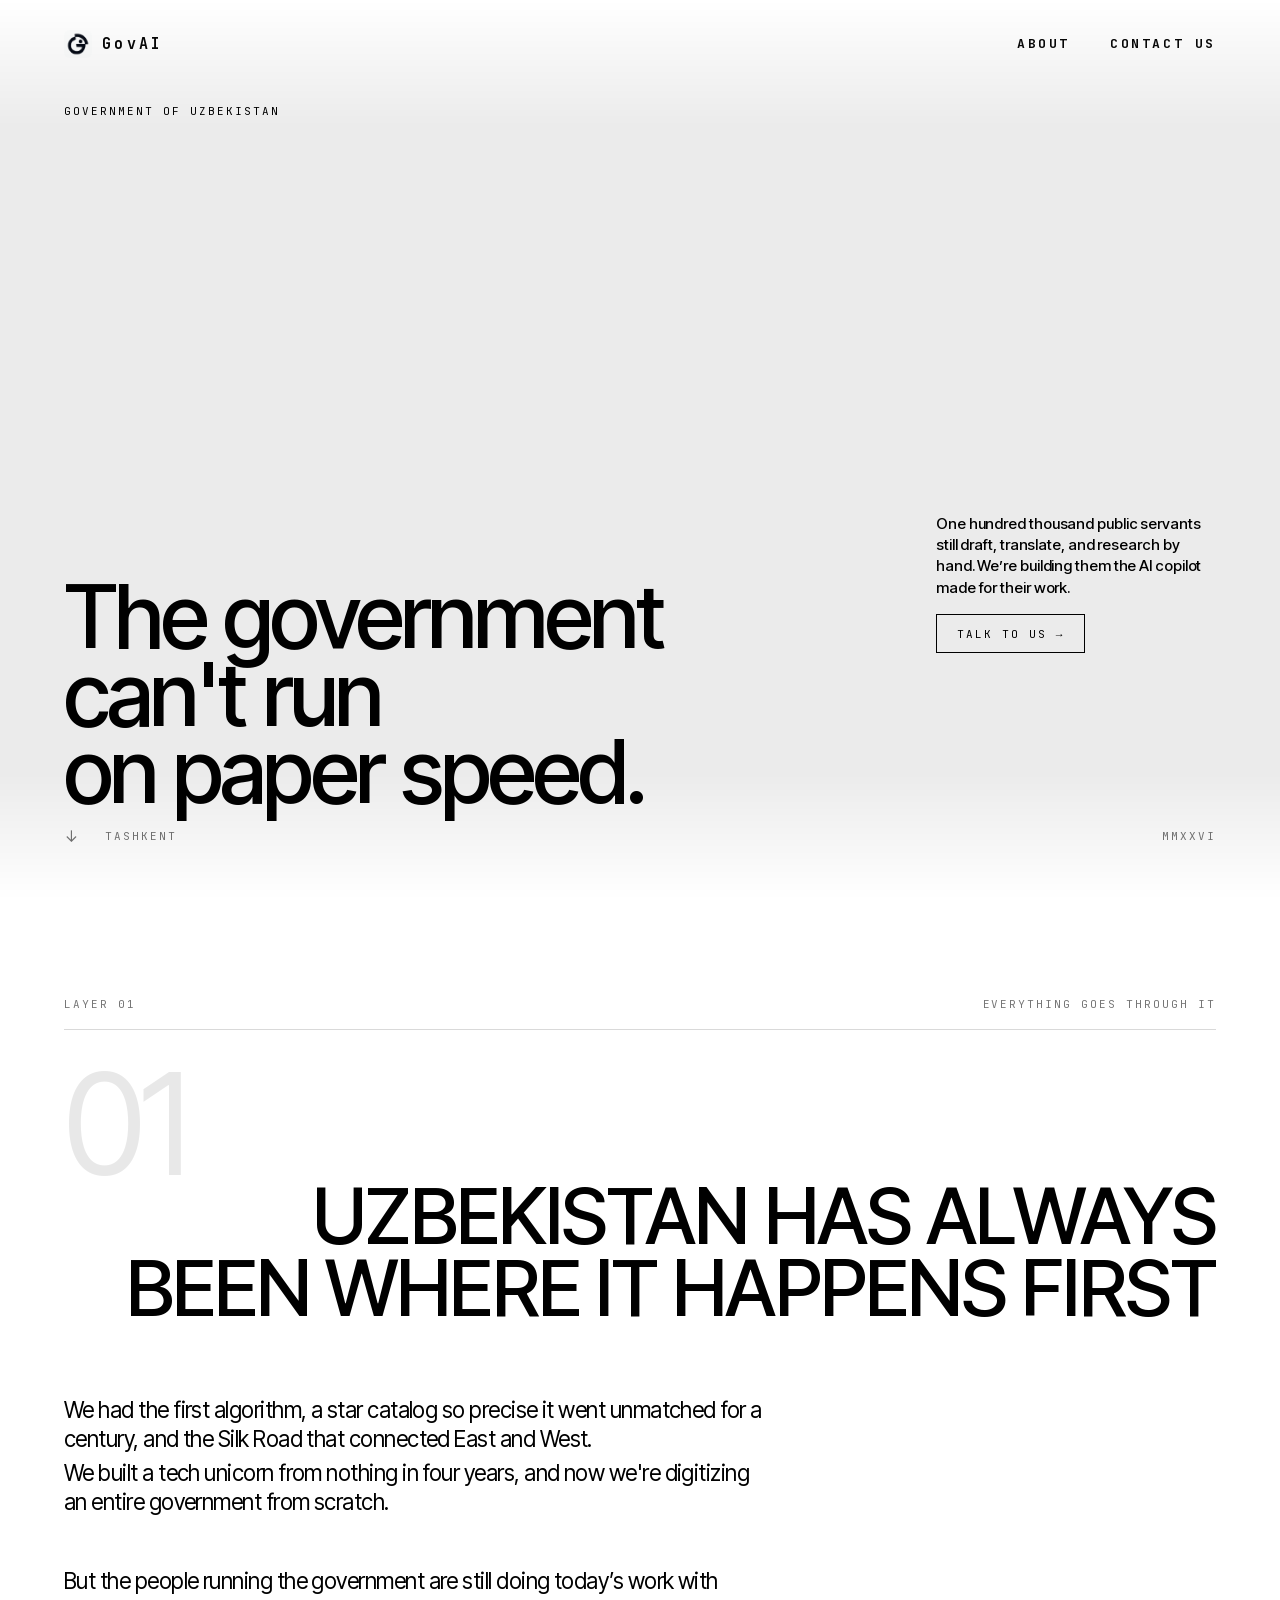
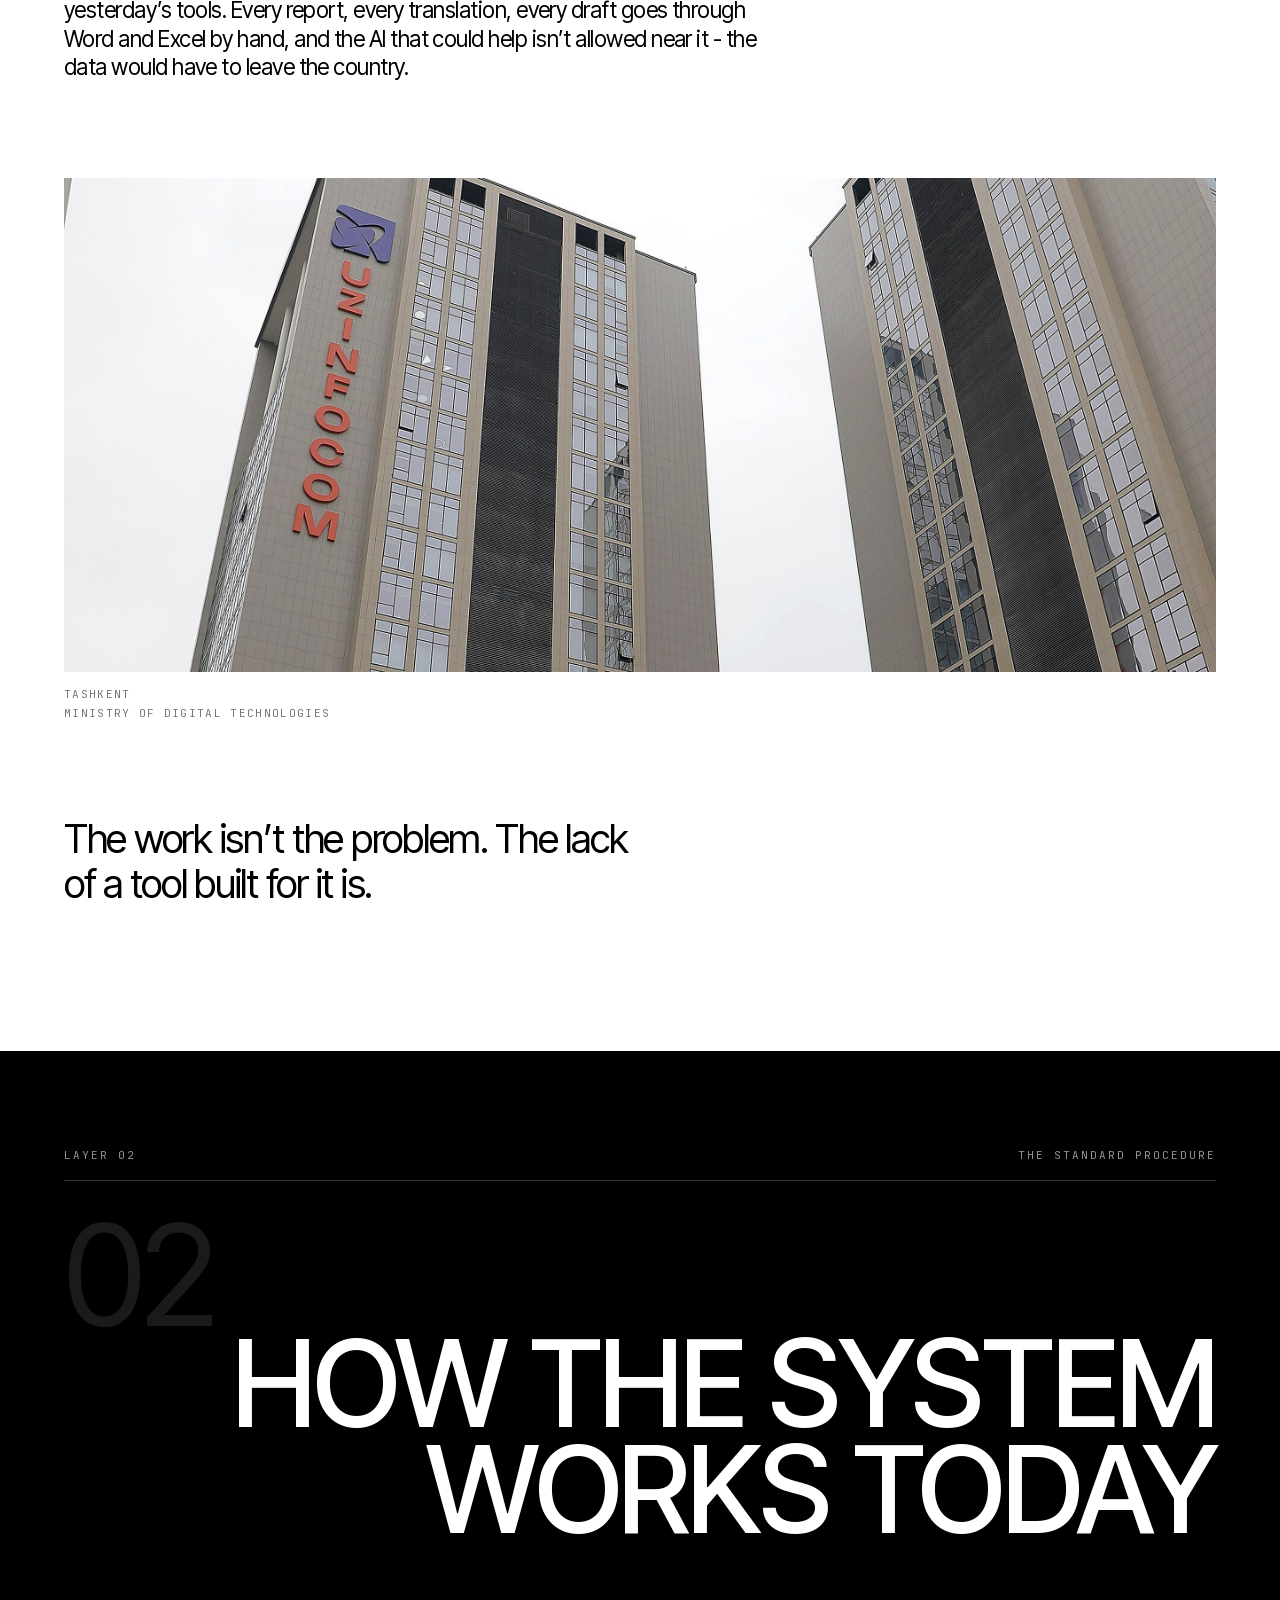
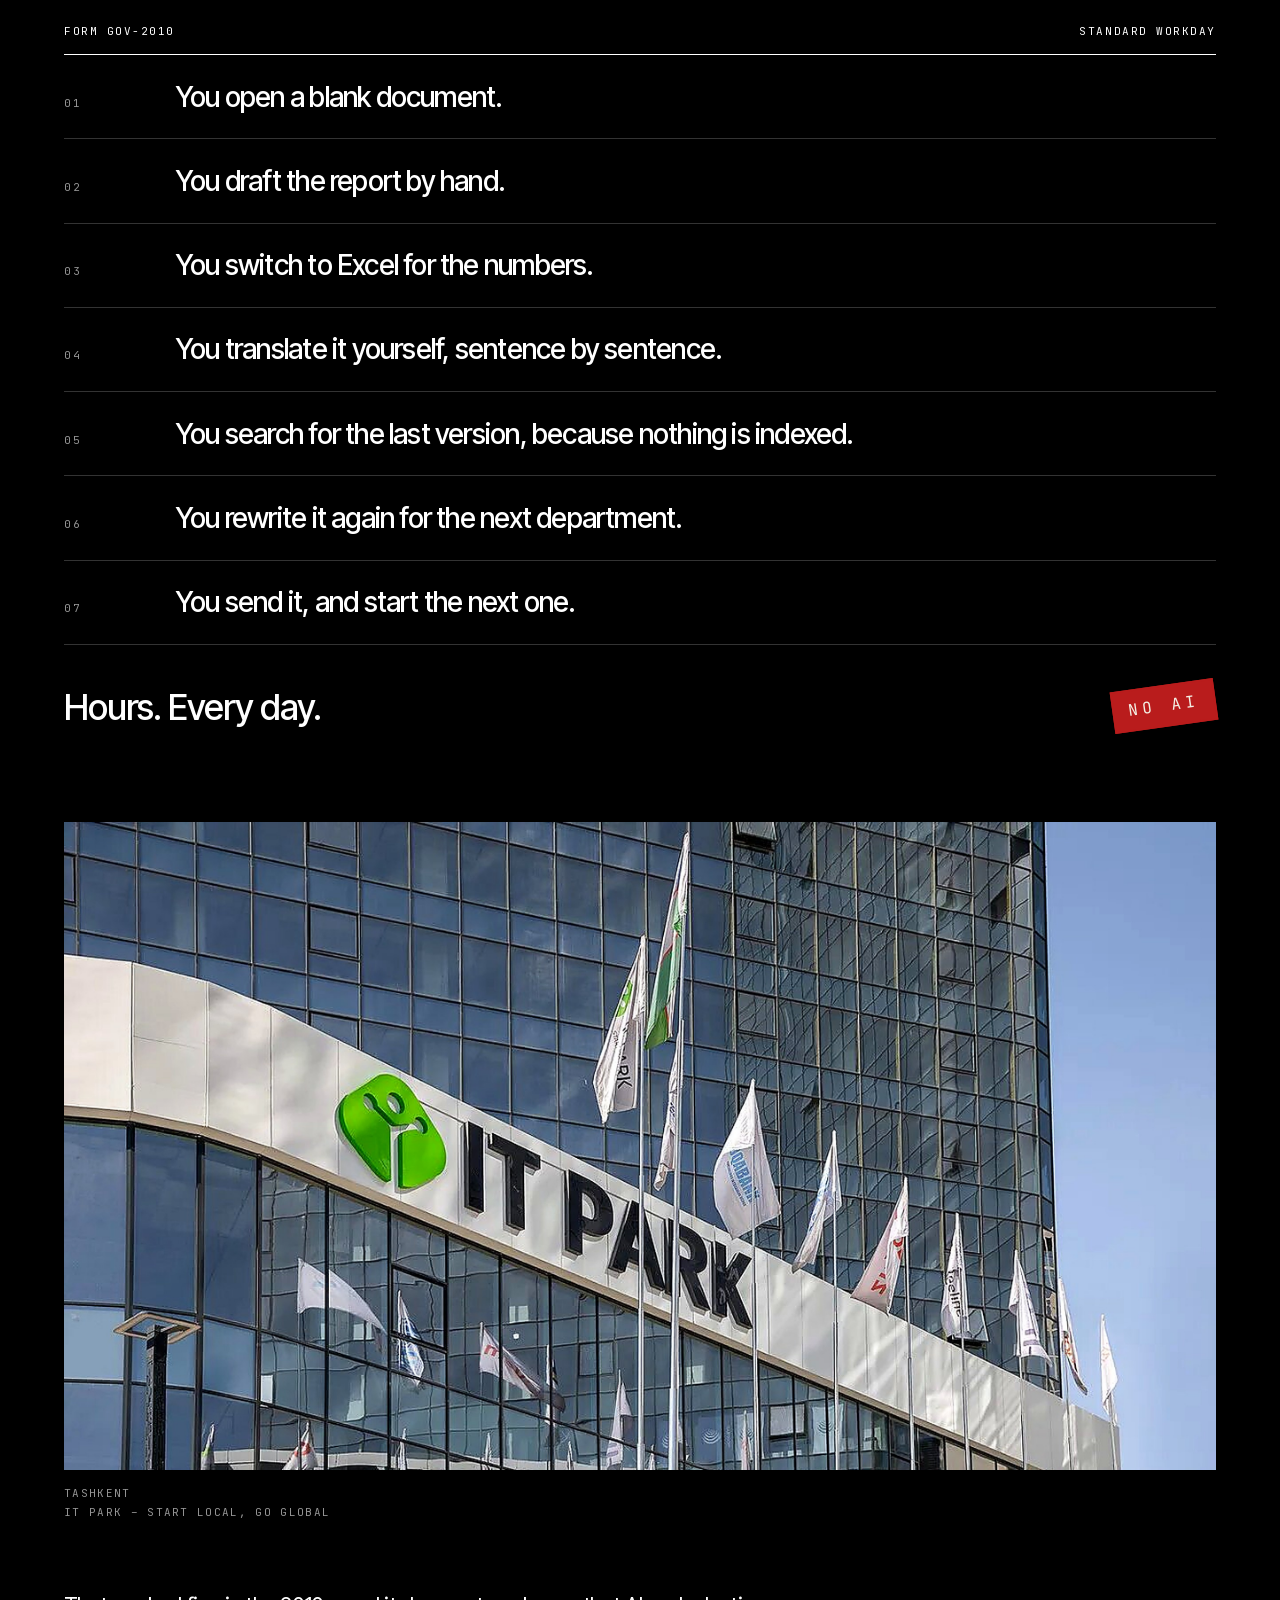
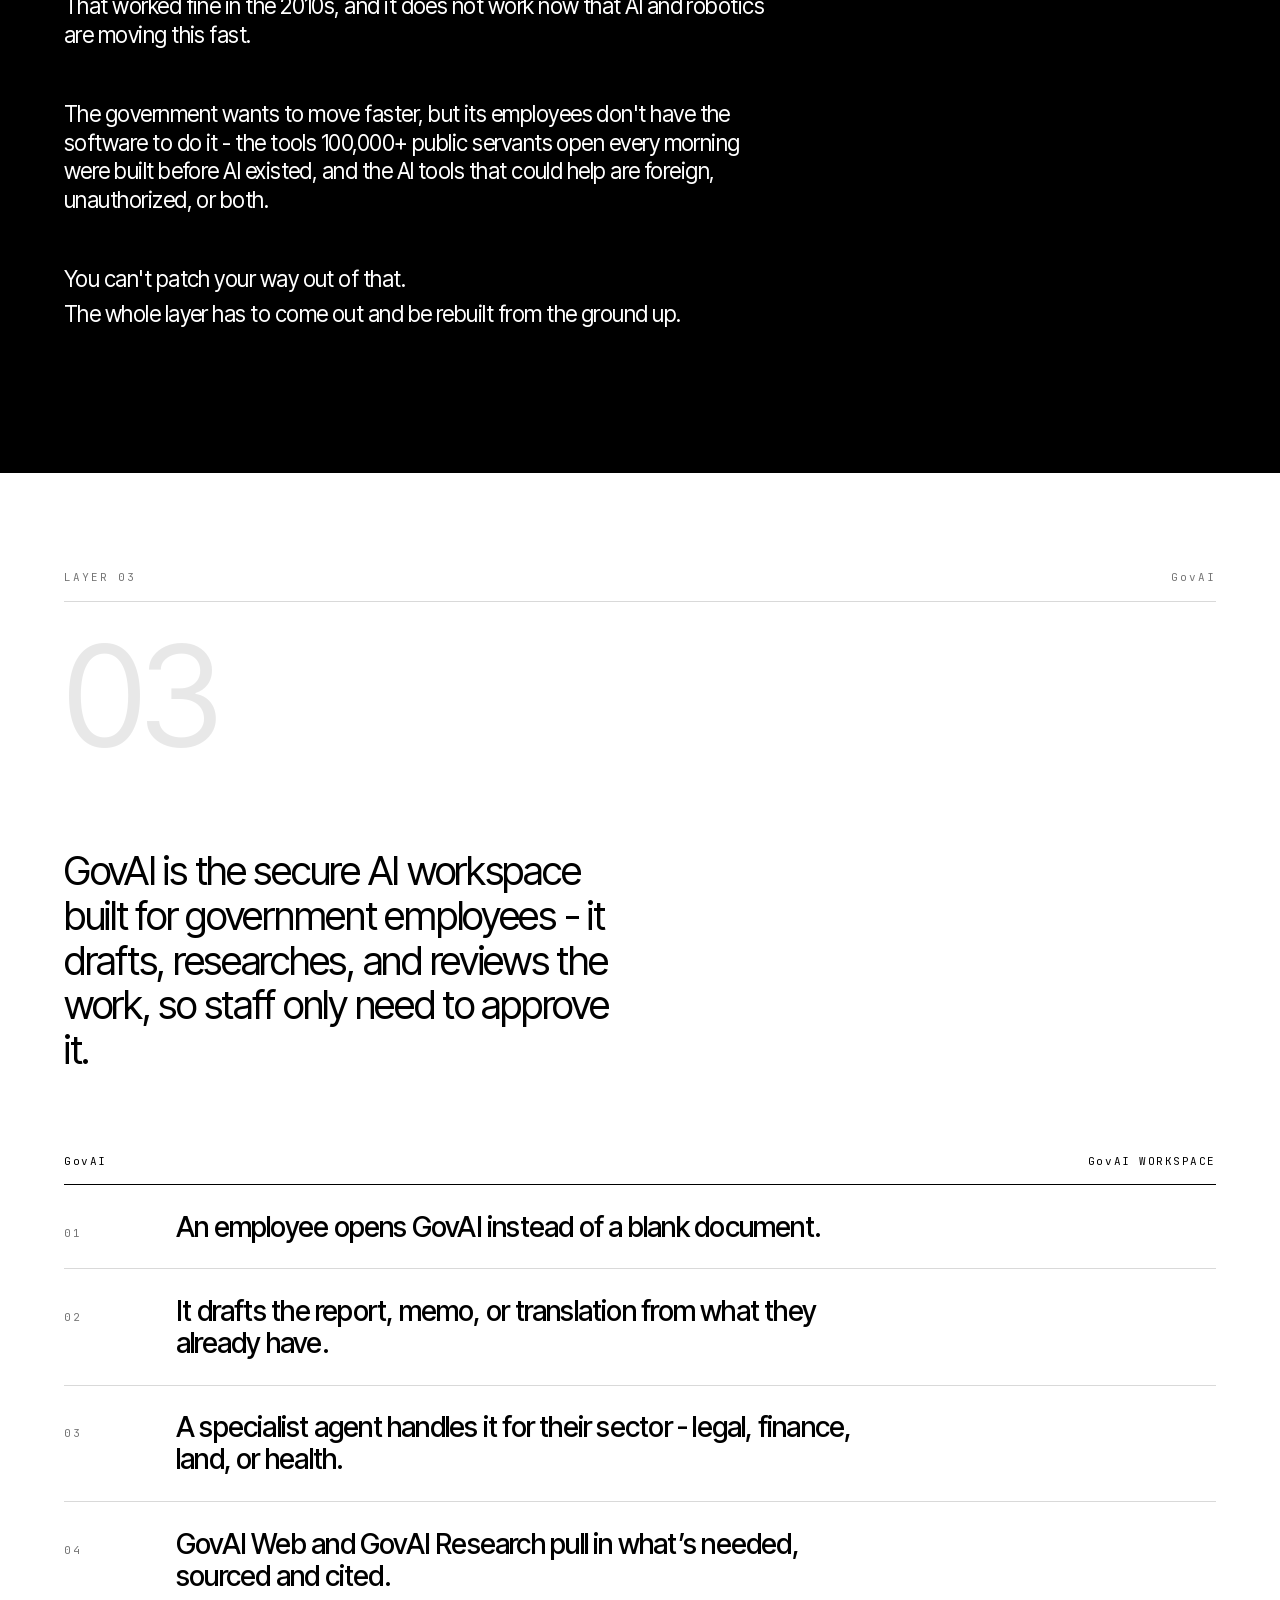
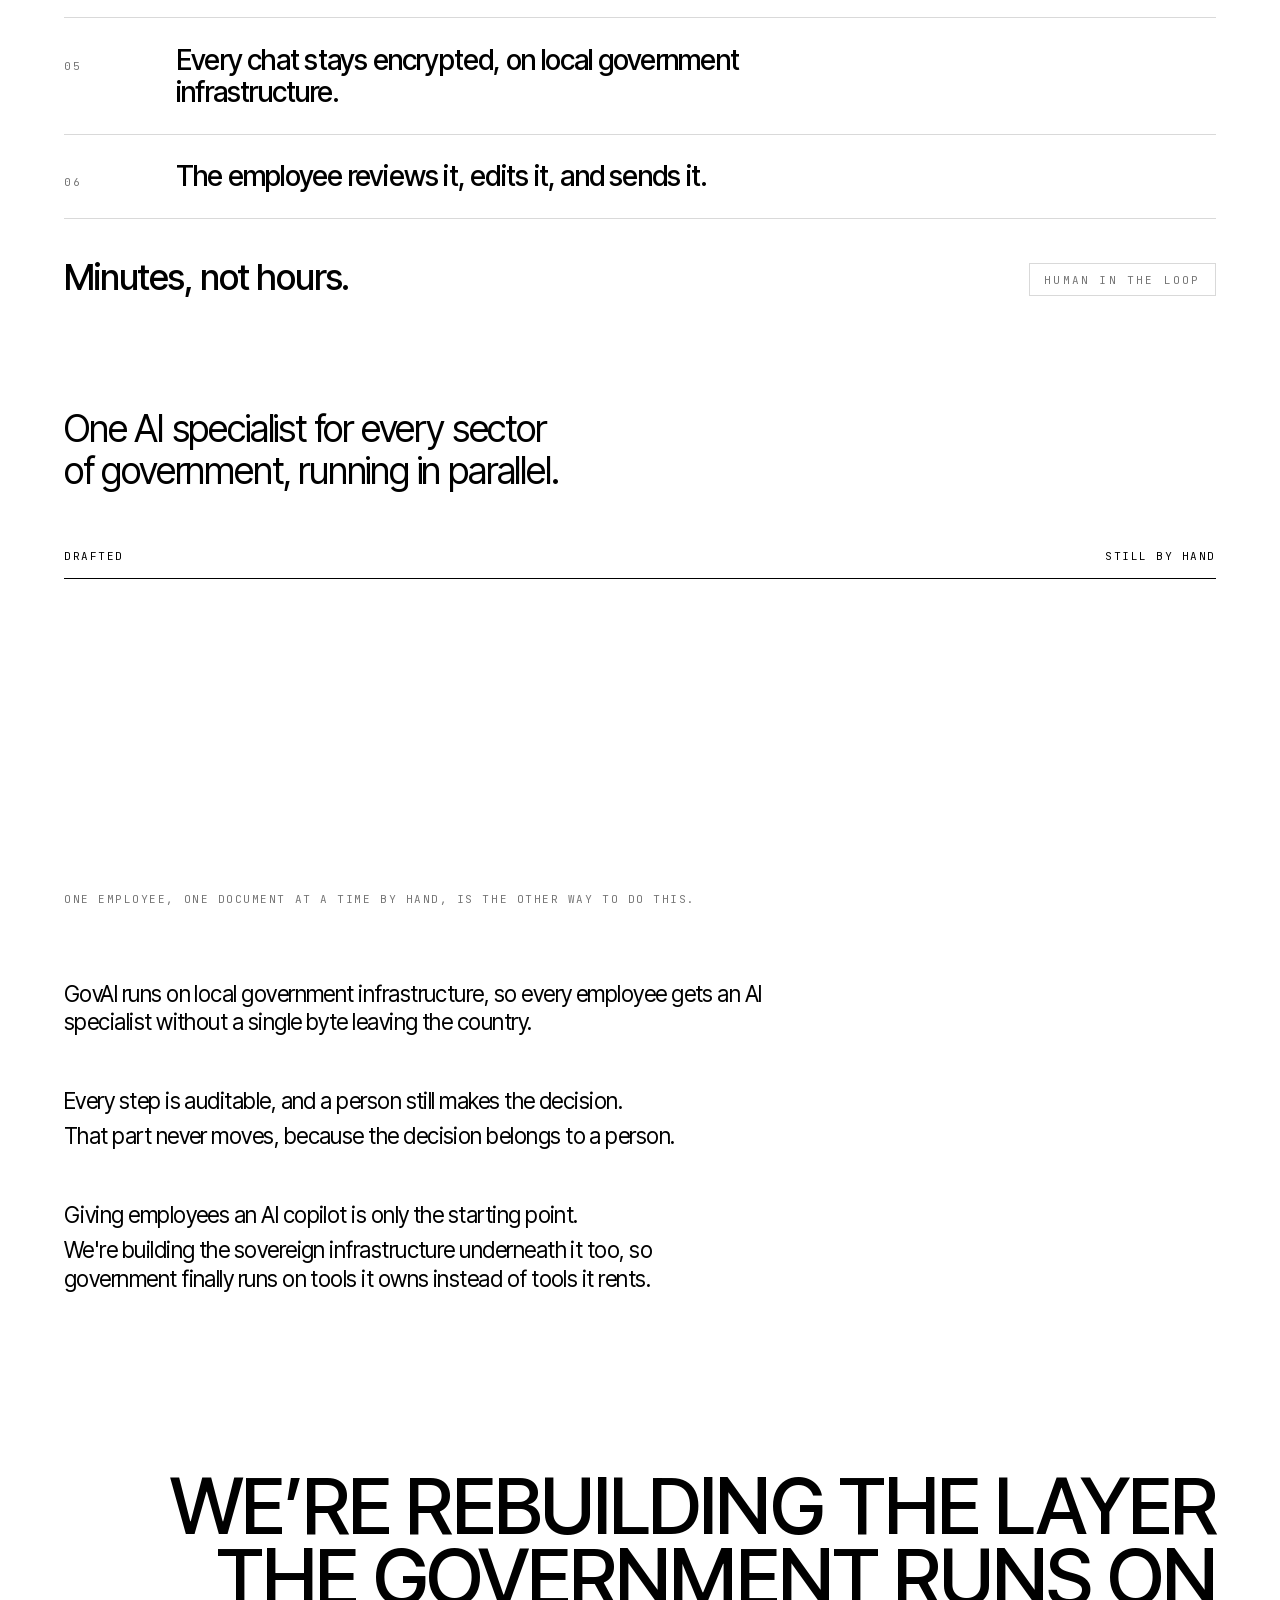
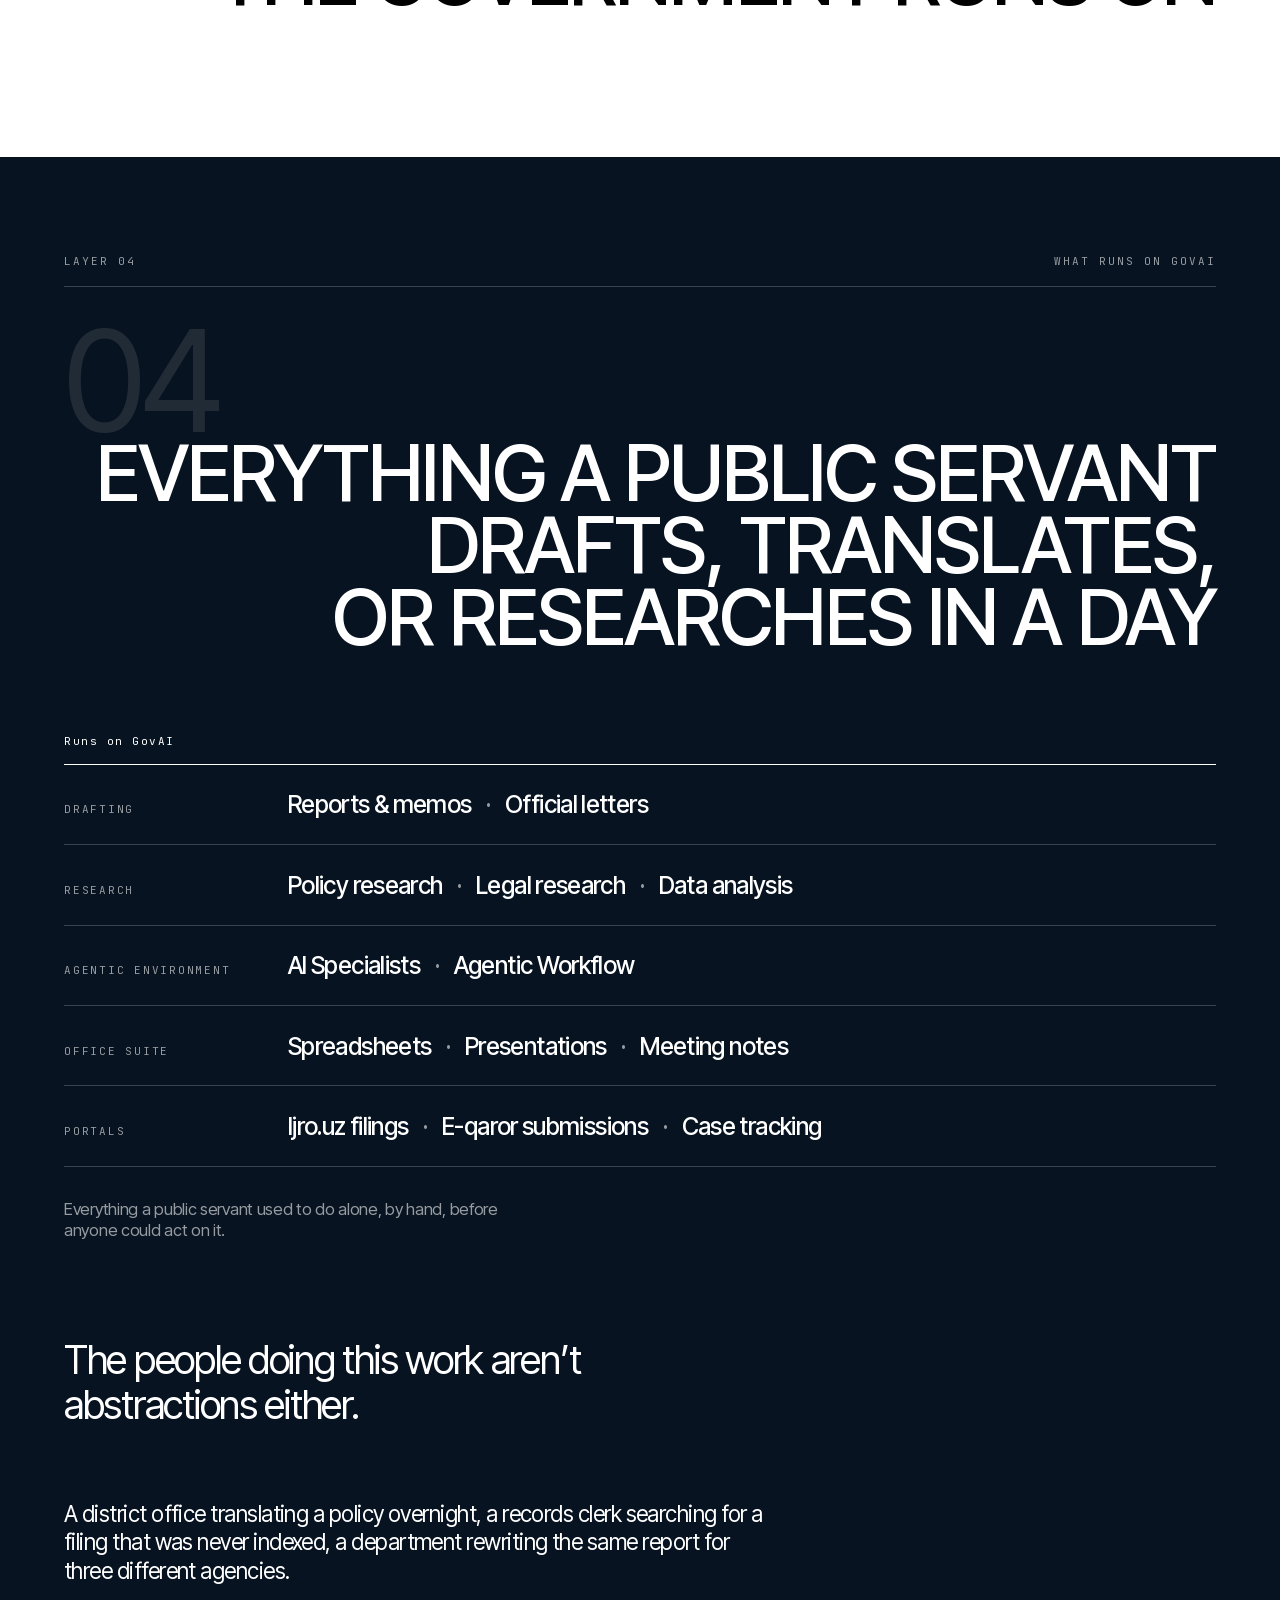
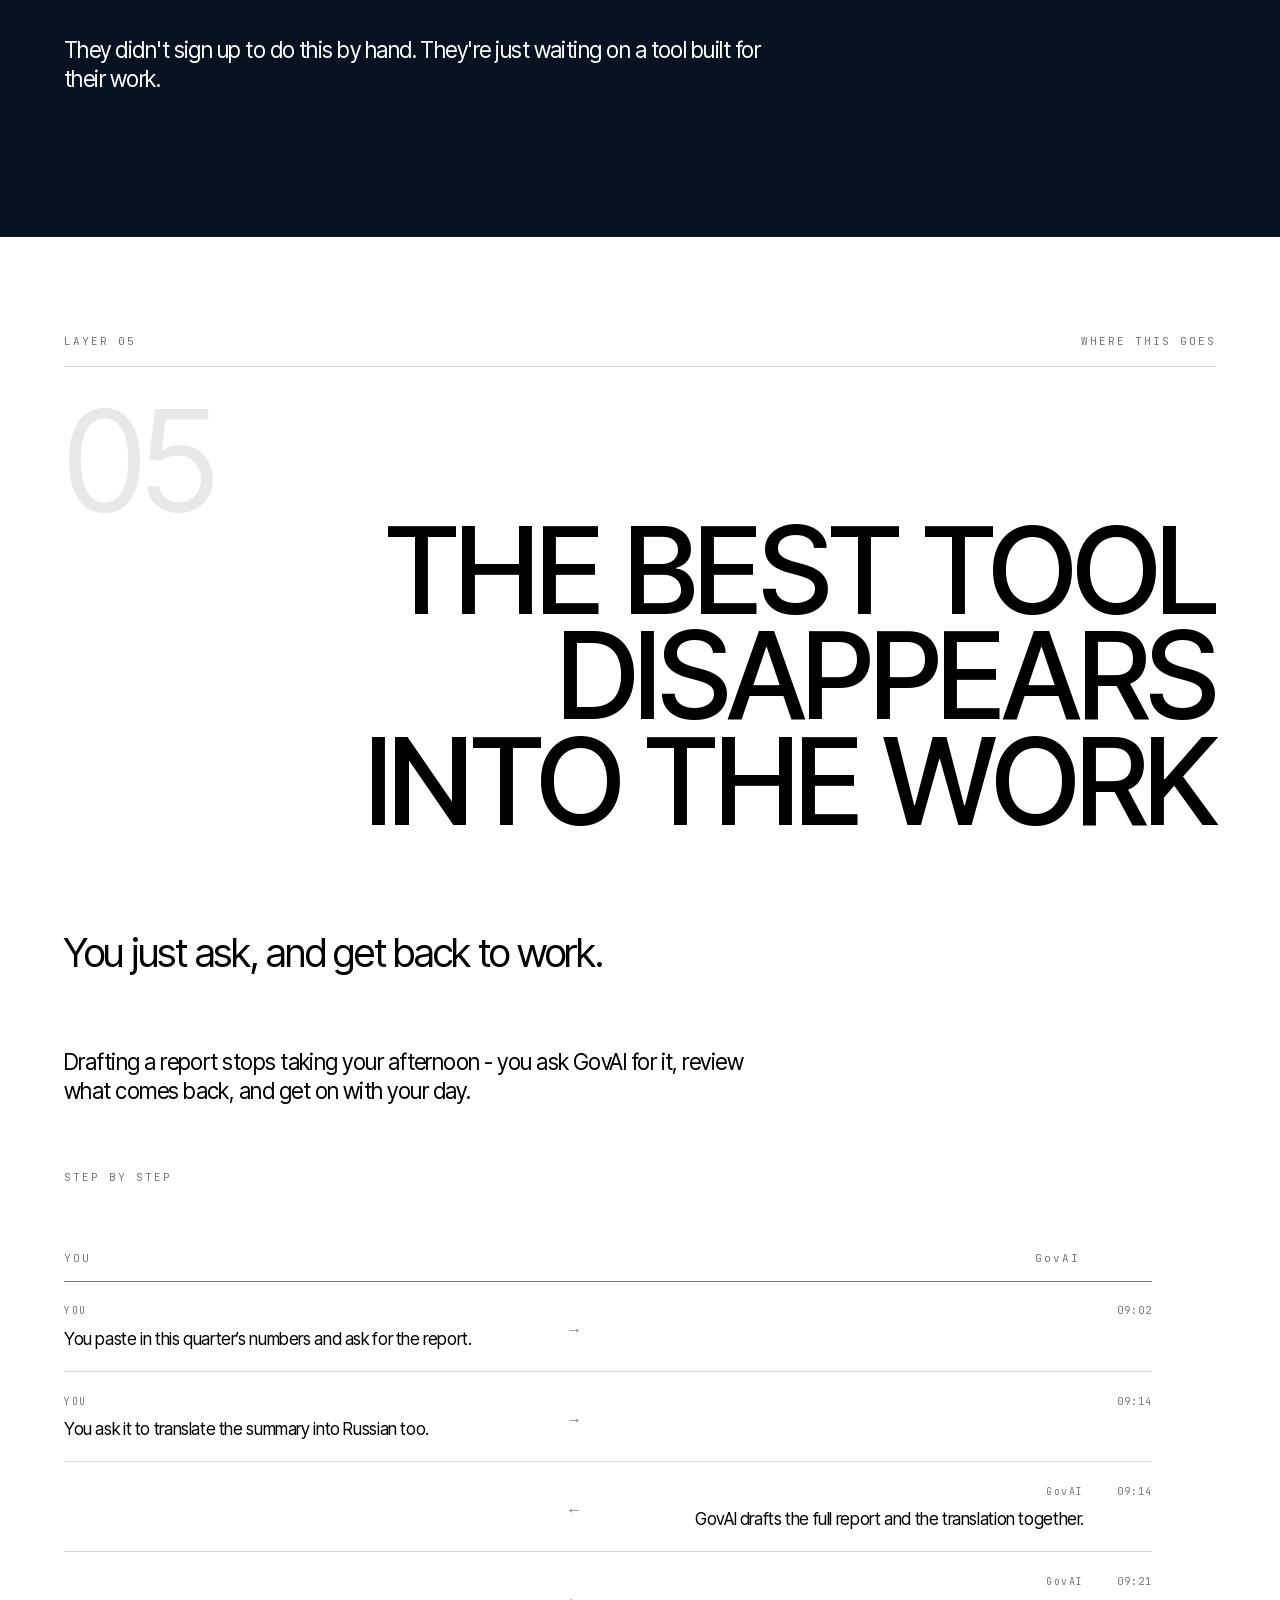
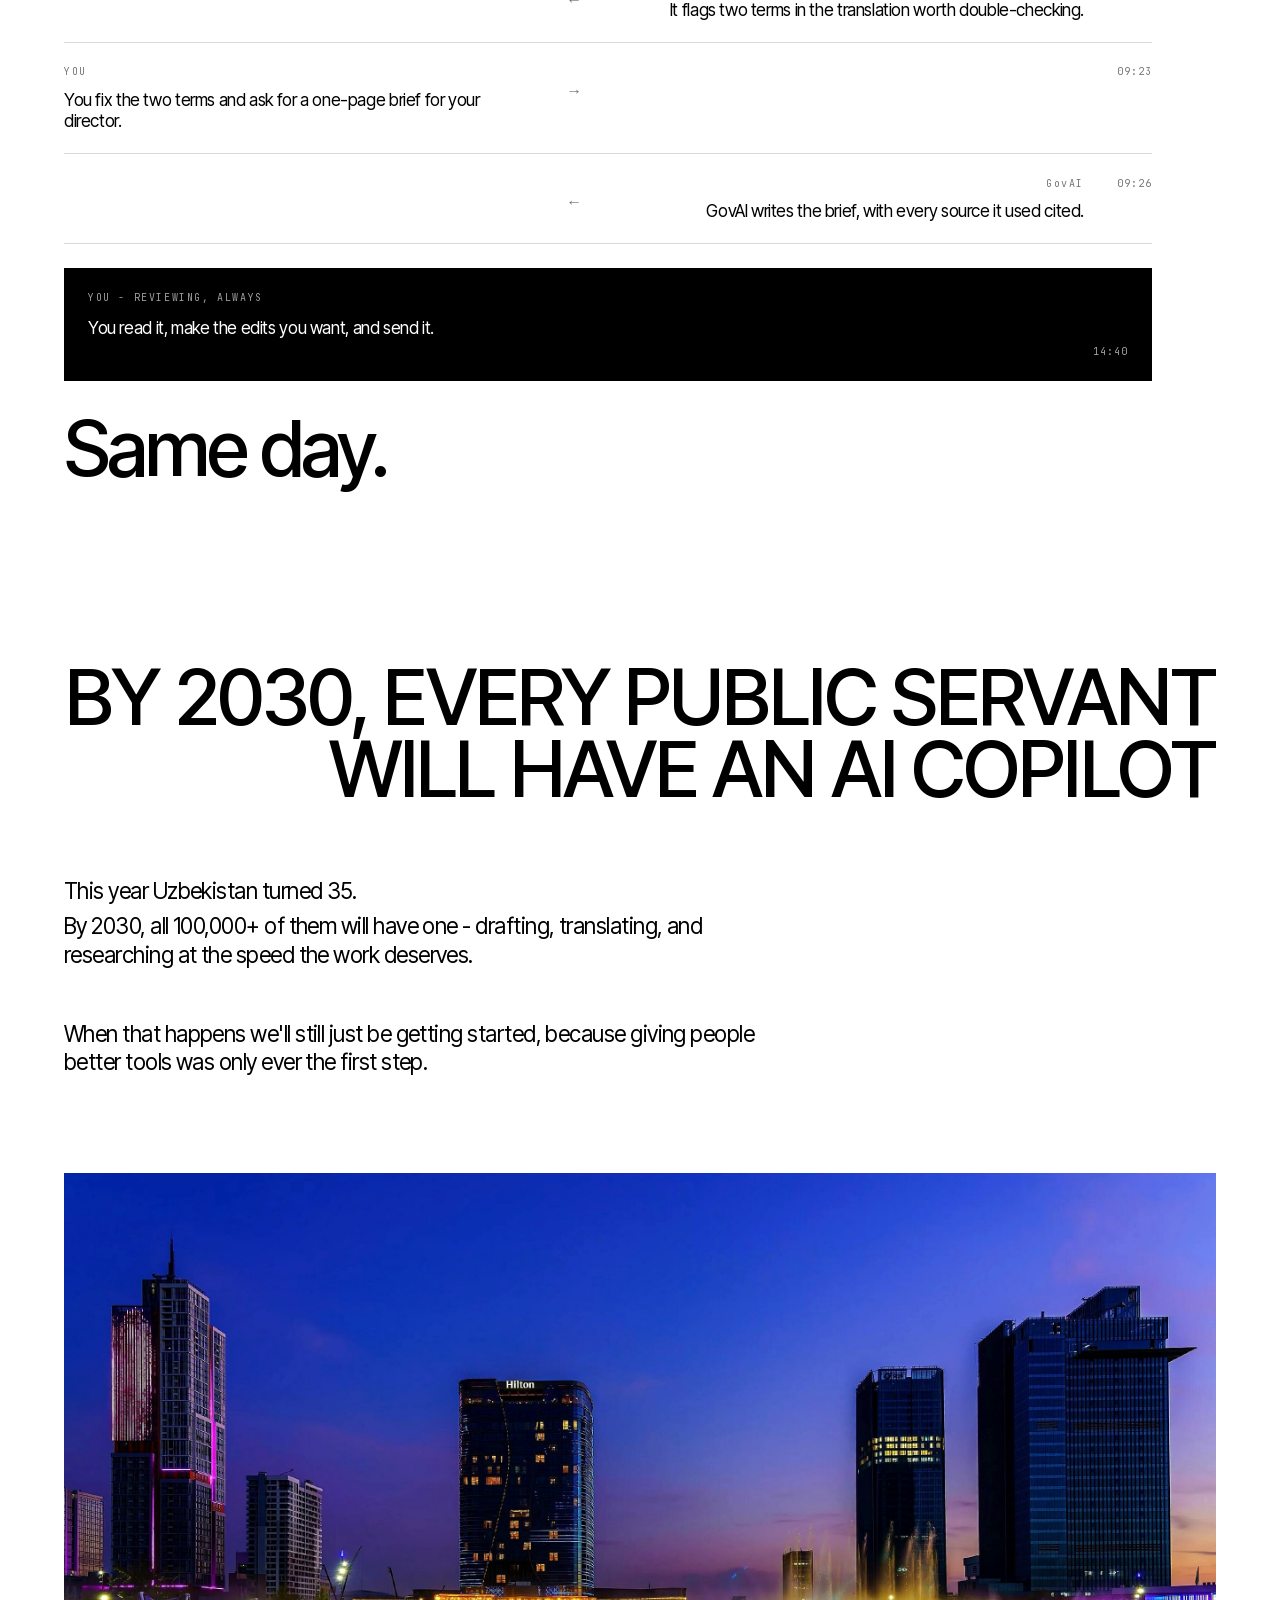
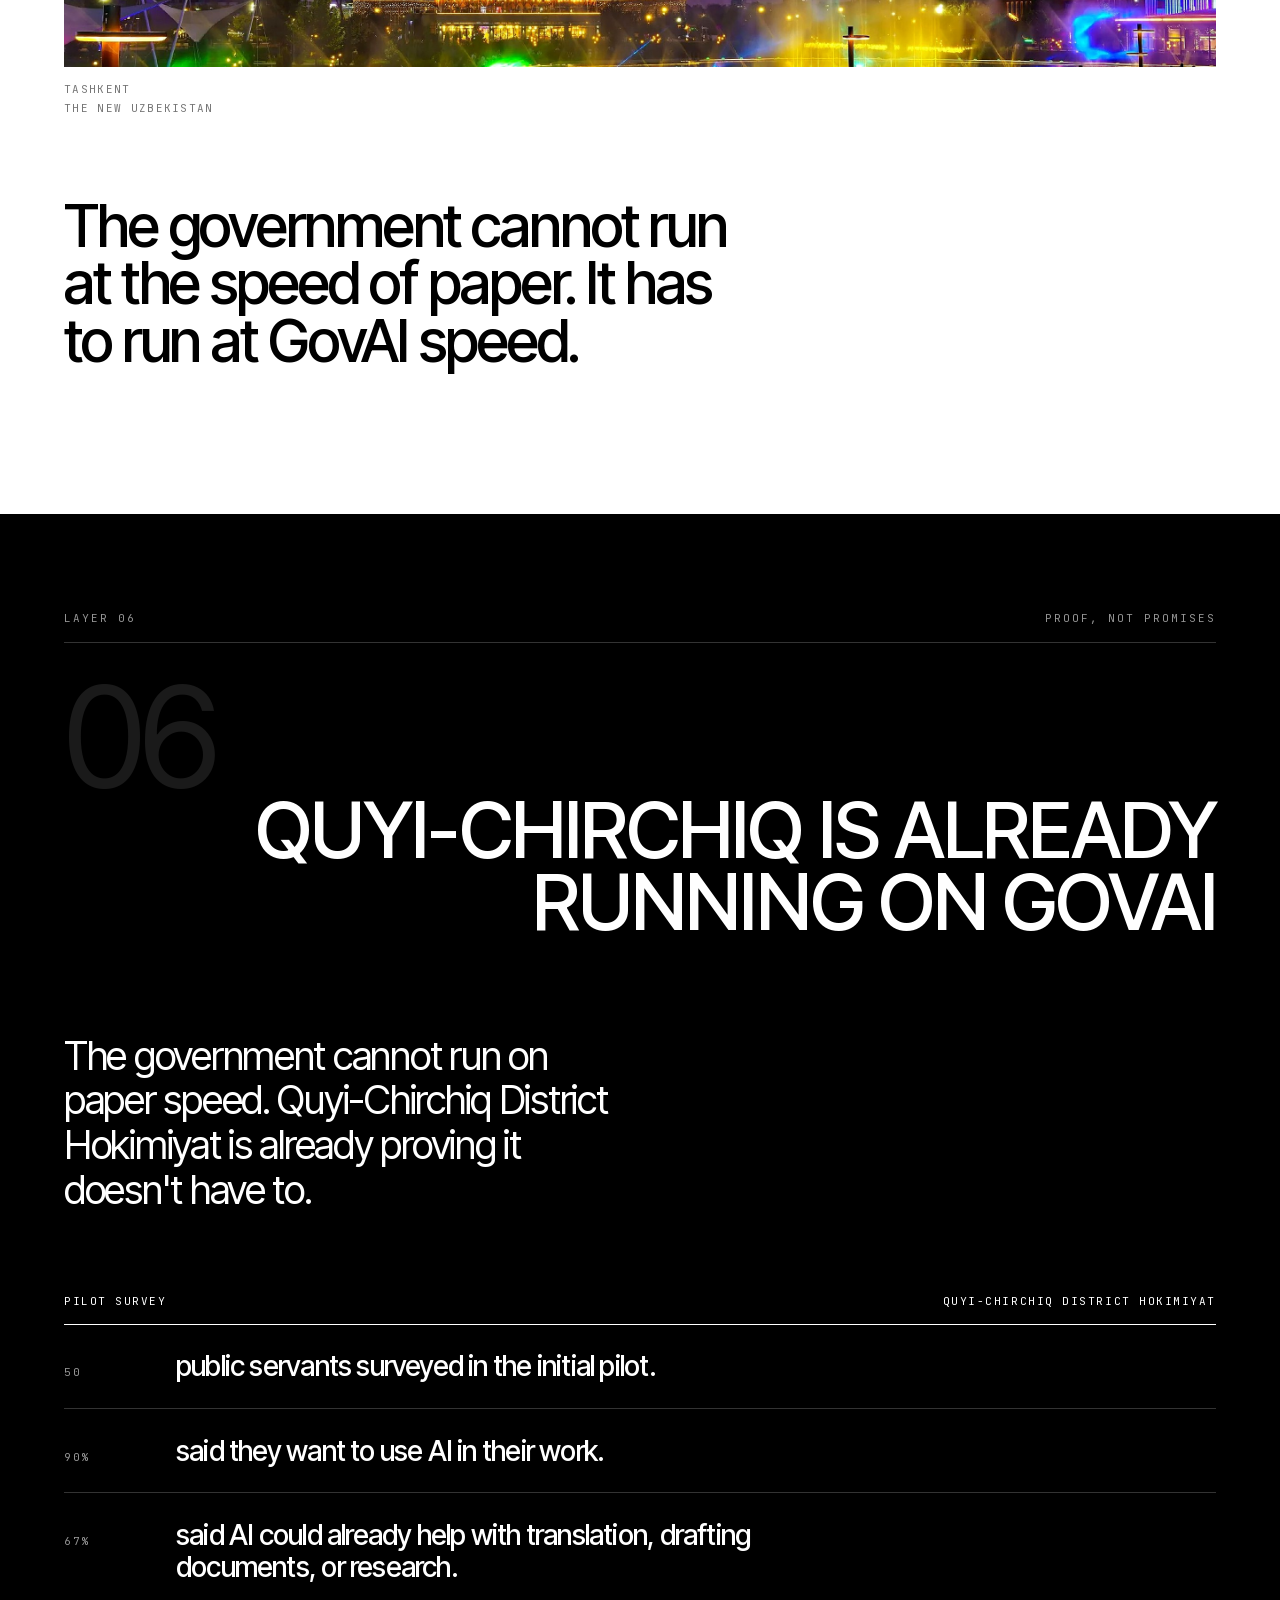
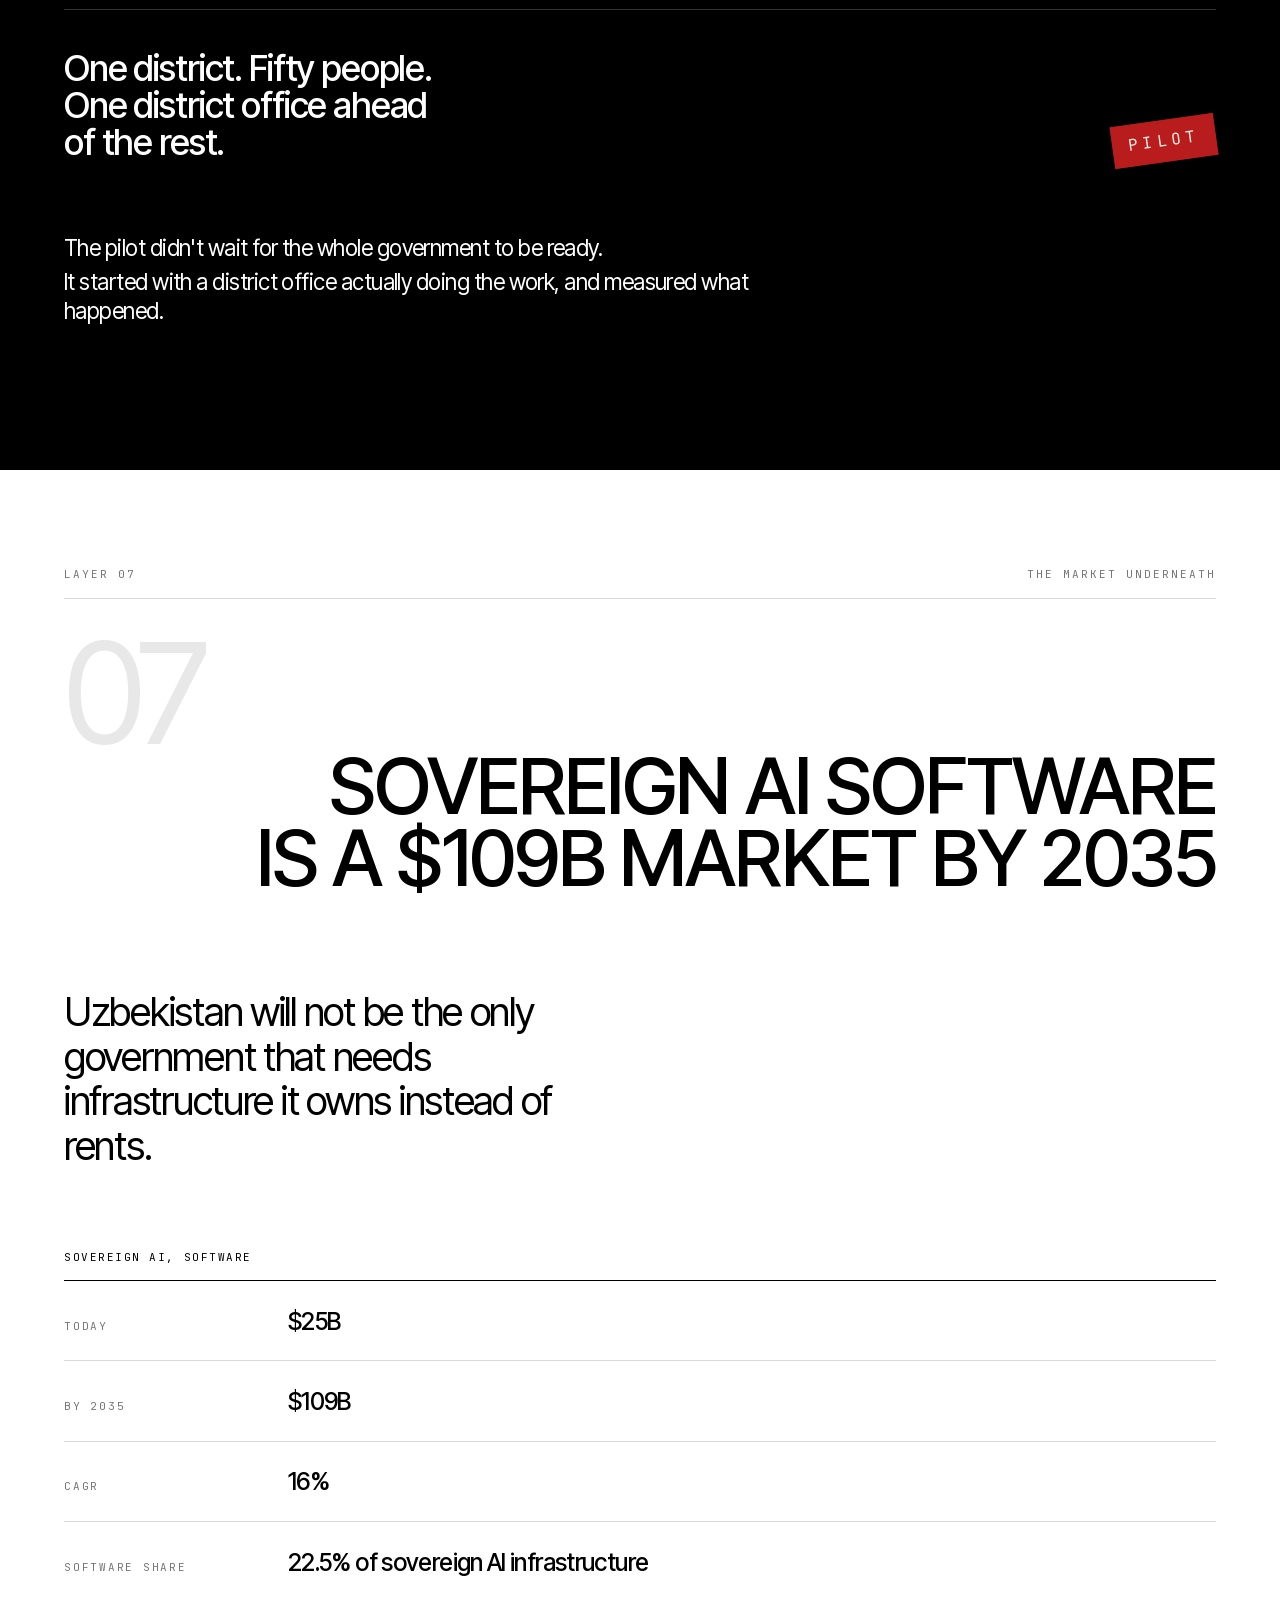
==== commit 22f0c4fa: "Add About Us page New about.html using the site's own "essay" page template (same one demo.html uses" ====
--- a/index.html
+++ b/index.html
@@ -1,7 +1,7 @@
 <!DOCTYPE html><html data-dpl-id="dpl_3daooTpikwMV96ScLwcUaLhFUWKs" lang="en" class="inter_tight_d01c2dd3-module__4YqhVq__variable jetbrains_mono_f7a7eba8-module__w1Moaq__variable antialiased">
 <!-- Mirrored from stratumindustries.co/ by HTTrack Website Copier/3.x [XR&CO'2014], Fri, 14 Aug 2026 09:26:31 GMT -->
 <!-- Added by HTTrack --><meta http-equiv="content-type" content="text/html;charset=utf-8" /><!-- /Added by HTTrack -->
-<head><meta charSet="utf-8"/><meta name="viewport" content="width=device-width, initial-scale=1"/><link rel="preload" href="_next/static/media/051742360c26797e-s.p.0f97p8c3305p_a7cb.woff2?dpl=dpl_3daooTpikwMV96ScLwcUaLhFUWKs" as="font" crossorigin="" type="font/woff2"/><link rel="preload" href="_next/static/media/ab57efd000576a30-s.p.0.xyi-bdzzdcza7cb.woff2?dpl=dpl_3daooTpikwMV96ScLwcUaLhFUWKs" as="font" crossorigin="" type="font/woff2"/><link rel="stylesheet" href="_next/static/chunks/14.svl.yjtpola7cb.css?dpl=dpl_3daooTpikwMV96ScLwcUaLhFUWKs" data-precedence="next"/><link rel="preload" as="script" fetchPriority="low" href="_next/static/chunks/115dplafwys-za7cb.js?dpl=dpl_3daooTpikwMV96ScLwcUaLhFUWKs"/><meta name="next-size-adjust" content=""/><meta name="theme-color" content="#ffffff"/><title>GovAI - The secure AI workspace for government employees.</title><meta name="description" content="GovAI is the secure AI workspace built for government employees - it drafts, researches, and translates the work, so staff only need to review and approve it."/><link rel="canonical" href="index.html"/><meta property="og:title" content="GovAI"/><meta property="og:description" content="The AI copilot built for Uzbekistan's public servants."/><meta property="og:site_name" content="GovAI"/><meta property="og:image" content="https://stratumindustries.co/opengraph-image-pwu6ef?420105a4fa8d4491"/><meta property="og:image:type" content="image/png"/><meta property="og:image:width" content="1200"/><meta property="og:image:height" content="630"/><meta property="og:image:alt" content="GovAI - The secure AI workspace for government employees."/><meta property="og:type" content="website"/><meta name="twitter:card" content="summary_large_image"/><meta name="twitter:title" content="GovAI"/><meta name="twitter:description" content="The AI copilot built for Uzbekistan's public servants."/><meta name="twitter:image" content="https://stratumindustries.co/opengraph-image-pwu6ef?420105a4fa8d4491"/><meta name="twitter:image:alt" content="GovAI - The secure AI workspace for government employees."/><meta name="twitter:image:type" content="image/png"/><meta name="twitter:image:width" content="1200"/><meta name="twitter:image:height" content="630"/><link rel="icon" href="icon.png" sizes="48x48" type="image/png"/><link rel="apple-touch-icon" href="apple-icon.png" sizes="180x180" type="image/png"/></head><body class="min-h-dvh bg-ink text-paper flex flex-col grain"><div hidden=""><!--$--><!--/$--></div><header data-stuck="false" class="fixed top-0 inset-x-0 z-50 transition-colors duration-300 bg-transparent"><div class="container-wide flex items-center justify-between h-[64px] md:h-[88px]"><a aria-label="GovAI - home" class="flex min-h-6 items-center" href="index.html"><img src="govai-icon.png" alt="" width="28" height="28" style="width:28px;height:28px;margin-right:10px;display:inline-block;vertical-align:middle;border-radius:5px;"/><span class="font-mono font-bold tracking-[0.22em] text-[13px] md:text-[15px] text-white" style="text-transform:none">GovAI</span></a><nav class="flex items-center gap-7 md:gap-10"><a class="flex min-h-6 items-center font-mono font-bold uppercase tracking-[0.2em] text-[12px] md:text-[13px] text-white" href="demo.html">Contact Us</a></nav></div></header><main class="flex-1 relative z-[2]"><div class="doc"><section class="doc-panel doc-hero doc-hero--light"><span class="doc-hero-veil" aria-hidden="true"></span><div class="container-wide w-full doc-head doc-head--ruled hero-fade hero-d-1"><span class="doc-mark">Government of Uzbekistan</span></div><div class="container-wide w-full doc-cover-main"><h1 class="doc-title hero-fade hero-d-2">The government<!-- --> <br class="doc-title-br--light"/>can&#x27;t run<!-- --> <br/>on paper speed.</h1><div class="doc-cover-row"><div class="doc-cover-block"><p class="doc-standfirst hero-fade hero-d-3">One hundred thousand public servants still draft, translate, and research by hand. We’re building them the AI copilot made for their work.</p><div class="doc-cta-row doc-cta-row--start hero-fade hero-d-4"><a class="doc-cta" href="demo.html">Talk to us →</a></div></div></div></div><div class="container-wide w-full doc-baseline hero-fade hero-d-4"><span class="doc-arrow" aria-hidden="true">↓</span><span>Tashkent</span><span class="doc-baseline-end">MMXXVI</span></div></section><section class="doc-sheet " data-part="Everything Goes Through It - Layer 01"><div class="container-wide"><h2 class="doc-sheet-head"><span>Layer <!-- -->01</span><span class="doc-sheet-head-end">Everything Goes Through It</span></h2><p class="doc-ghost" aria-hidden="true">01</p><h3 class="doc-statement doc-statement--long">Uzbekistan has always been where it happens first</h3><div class="arg"><p class="arg-para"><span class="arg-line">We had the first algorithm, a star catalog so precise it went unmatched for a century, and the Silk Road that connected East and West.</span><span class="arg-line">We built a tech unicorn from nothing in four years, and now we're digitizing an entire government from scratch.</span></p><p class="arg-para"><span class="arg-line">But the people running the government are still doing today’s work with yesterday’s tools. Every report, every translation, every draft goes through Word and Excel by hand, and the AI that could help isn’t allowed near it - the data would have to leave the country.</span></p></div><figure class="doc-plate doc-plate--full doc-plate--left doc-plate--r-wide"><div class="doc-plate-frame"><img alt="" loading="lazy" decoding="async" data-nimg="fill" style="position:absolute;height:100%;width:100%;left:0;top:0;right:0;bottom:0;object-position:center 54%;color:transparent" sizes="(min-width: 1024px) 1100px, 100vw" src="_next/digital-ministry-hd.jpg"/></div><figcaption class="doc-plate-meta"><span>Tashkent</span><span>Ministry of Digital Technologies</span></figcaption></figure><p class="doc-lede">The work isn’t the problem. The lack of a tool built for it is.</p></div></section><section class="doc-sheet doc-sheet--dark" data-part="The Standard Procedure - Layer 02"><div class="container-wide"><h2 class="doc-sheet-head"><span>Layer <!-- -->02</span><span class="doc-sheet-head-end">The Standard Procedure</span></h2><p class="doc-ghost" aria-hidden="true">02</p><h3 class="doc-statement">How the system works today</h3><div class="plist"><div class="plist-head"><span>Form GOV-2010</span><span class="plist-head-end">Standard workday</span></div><ol class="plist-rows" role="list"><li class="plist-row" style="animation-range:entry 2% cover 14%"><span class="plist-n">01</span><span class="plist-text">You open a blank document.</span></li><li class="plist-row" style="animation-range:entry 2% cover 19%"><span class="plist-n">02</span><span class="plist-text">You draft the report by hand.</span></li><li class="plist-row" style="animation-range:entry 2% cover 24%"><span class="plist-n">03</span><span class="plist-text">You switch to Excel for the numbers.</span></li><li class="plist-row" style="animation-range:entry 2% cover 29%"><span class="plist-n">04</span><span class="plist-text">You translate it yourself, sentence by sentence.</span></li><li class="plist-row" style="animation-range:entry 2% cover 34%"><span class="plist-n">05</span><span class="plist-text">You search for the last version, because nothing is indexed.</span></li><li class="plist-row" style="animation-range:entry 2% cover 39%"><span class="plist-n">06</span><span class="plist-text">You rewrite it again for the next department.</span></li><li class="plist-row" style="animation-range:entry 2% cover 44%"><span class="plist-n">07</span><span class="plist-text">You send it, and start the next one.</span></li></ol><div class="plist-foot"><span class="plist-total">Hours. Every day.</span><span class="plist-stamp">No AI</span></div></div><figure class="doc-plate doc-plate--full doc-plate--left doc-plate--r-default"><div class="doc-plate-frame"><img alt="" loading="lazy" decoding="async" data-nimg="fill" style="position:absolute;height:100%;width:100%;left:0;top:0;right:0;bottom:0;object-position:center 42%;color:transparent" sizes="(min-width: 1024px) 1100px, 100vw" src="_next/tashkent-business-hd.jpg"/></div><figcaption class="doc-plate-meta"><span>Tashkent</span><span>IT Park – Start Local, Go Global</span></figcaption></figure><div class="arg"><p class="arg-para"><span class="arg-line">That worked fine in the 2010s, and it does not work now that AI and robotics are moving this fast.</span></p><p class="arg-para"><span class="arg-line">The government wants to move faster, but its employees don&#x27;t have the software to do it - the tools 100,000+ public servants open every morning were built before AI existed, and the AI tools that could help are foreign, unauthorized, or both.</span></p><p class="arg-para"><span class="arg-line">You can&#x27;t patch your way out of that.</span><span class="arg-line">The whole layer has to come out and be rebuilt from the ground up.</span></p></div></div></section><section class="doc-sheet " data-part="GovAI - Layer 03"><div class="container-wide"><h2 class="doc-sheet-head"><span>Layer <!-- -->03</span><span class="doc-sheet-head-end" style="text-transform:none">GovAI</span></h2><p class="doc-ghost" aria-hidden="true">03</p><p class="doc-lede">GovAI is the secure AI workspace built for government employees - it drafts, researches, and reviews the work, so staff only need to approve it.</p><div class="plist"><div class="plist-head"><span style="text-transform:none">GovAI</span><span class="plist-head-end"><span style="text-transform:none">GovAI</span> Workspace</span></div><ol class="plist-rows" role="list"><li class="plist-row" style="animation-range:entry 2% cover 14%"><span class="plist-n">01</span><span class="plist-text">An employee opens GovAI instead of a blank document.</span></li><li class="plist-row" style="animation-range:entry 2% cover 20%"><span class="plist-n">02</span><span class="plist-text">It drafts the report, memo, or translation from what they already have.</span></li><li class="plist-row" style="animation-range:entry 2% cover 26%"><span class="plist-n">03</span><span class="plist-text">A specialist agent handles it for their sector - legal, finance, land, or health.</span></li><li class="plist-row" style="animation-range:entry 2% cover 32%"><span class="plist-n">04</span><span class="plist-text">GovAI Web and GovAI Research pull in what’s needed, sourced and cited.</span></li><li class="plist-row" style="animation-range:entry 2% cover 38%"><span class="plist-n">05</span><span class="plist-text">Every chat stays encrypted, on local government infrastructure.</span></li><li class="plist-row" style="animation-range:entry 2% cover 44%"><span class="plist-n">06</span><span class="plist-text">The employee reviews it, edits it, and sends it.</span></li></ol><div class="plist-foot"><span class="plist-total">Minutes, not hours.</span><span class="plist-mark">Human in the loop</span></div></div><div class="agrid-wrap"><p class="agrid-lede">One AI specialist for every sector of government, running in parallel.</p><div class="agrid-head"><span>Drafted</span><span class="agrid-head-end">Still by hand</span></div><div class="agrid" aria-hidden="true"><span class="agrid-tile" style="--tile-from:15%"></span><span class="agrid-tile" style="--tile-from:16.833%"></span><span class="agrid-tile" style="--tile-from:18.667%"></span><span class="agrid-tile" style="--tile-from:20.5%"></span><span class="agrid-tile" style="--tile-from:22.333%"></span><span class="agrid-tile" style="--tile-from:24.167%"></span><span class="agrid-tile" style="--tile-from:26%"></span><span class="agrid-tile" style="--tile-from:27.833%"></span><span class="agrid-tile" style="--tile-from:29.667%"></span><span class="agrid-tile" style="--tile-from:31.5%"></span><span class="agrid-tile" style="--tile-from:33.333%"></span><span class="agrid-tile" style="--tile-from:35.167%"></span><span class="agrid-tile" style="--tile-from:37%"></span><span class="agrid-tile" style="--tile-from:38.833%"></span><span class="agrid-tile" style="--tile-from:40.667%"></span><span class="agrid-tile" style="--tile-from:42.5%"></span><span class="agrid-tile" style="--tile-from:44.333%"></span><span class="agrid-tile" style="--tile-from:46.167%"></span><span class="agrid-tile" style="--tile-from:48%"></span><span class="agrid-tile" style="--tile-from:49.833%"></span><span class="agrid-tile" style="--tile-from:51.667%"></span><span class="agrid-tile" style="--tile-from:53.5%"></span><span class="agrid-tile" style="--tile-from:55.333%"></span><span class="agrid-tile" style="--tile-from:57.167%"></span><span class="agrid-tile" style="--tile-from:59%"></span><span class="agrid-tile" style="--tile-from:60.833%"></span><span class="agrid-tile" style="--tile-from:16.833%"></span><span class="agrid-tile" style="--tile-from:18.667%"></span><span class="agrid-tile" style="--tile-from:20.5%"></span><span class="agrid-tile" style="--tile-from:22.333%"></span><span class="agrid-tile" style="--tile-from:24.167%"></span><span class="agrid-tile" style="--tile-from:26%"></span><span class="agrid-tile" style="--tile-from:27.833%"></span><span class="agrid-tile" style="--tile-from:29.667%"></span><span class="agrid-tile" style="--tile-from:31.5%"></span><span class="agrid-tile" style="--tile-from:33.333%"></span><span class="agrid-tile" style="--tile-from:35.167%"></span><span class="agrid-tile" style="--tile-from:37%"></span><span class="agrid-tile" style="--tile-from:38.833%"></span><span class="agrid-tile" style="--tile-from:40.667%"></span><span class="agrid-tile" style="--tile-from:42.5%"></span><span class="agrid-tile" style="--tile-from:44.333%"></span><span class="agrid-tile" style="--tile-from:46.167%"></span><span class="agrid-tile" style="--tile-from:48%"></span><span class="agrid-tile" style="--tile-from:49.833%"></span><span class="agrid-tile" style="--tile-from:51.667%"></span><span class="agrid-tile" style="--tile-from:53.5%"></span><span class="agrid-tile" style="--tile-from:55.333%"></span><span class="agrid-tile" style="--tile-from:57.167%"></span><span class="agrid-tile" style="--tile-from:59%"></span><span class="agrid-tile" style="--tile-from:60.833%"></span><span class="agrid-tile" style="--tile-from:62.667%"></span><span class="agrid-tile" style="--tile-from:18.667%"></span><span class="agrid-tile" style="--tile-from:20.5%"></span><span class="agrid-tile" style="--tile-from:22.333%"></span><span class="agrid-tile" style="--tile-from:24.167%"></span><span class="agrid-tile" style="--tile-from:26%"></span><span class="agrid-tile" style="--tile-from:27.833%"></span><span class="agrid-tile" style="--tile-from:29.667%"></span><span class="agrid-tile" style="--tile-from:31.5%"></span><span class="agrid-tile" style="--tile-from:33.333%"></span><span class="agrid-tile" style="--tile-from:35.167%"></span><span class="agrid-tile" style="--tile-from:37%"></span><span class="agrid-tile" style="--tile-from:38.833%"></span><span class="agrid-tile" style="--tile-from:40.667%"></span><span class="agrid-tile" style="--tile-from:42.5%"></span><span class="agrid-tile" style="--tile-from:44.333%"></span><span class="agrid-tile" style="--tile-from:46.167%"></span><span class="agrid-tile" style="--tile-from:48%"></span><span class="agrid-tile" style="--tile-from:49.833%"></span><span class="agrid-tile" style="--tile-from:51.667%"></span><span class="agrid-tile" style="--tile-from:53.5%"></span><span class="agrid-tile" style="--tile-from:55.333%"></span><span class="agrid-tile" style="--tile-from:57.167%"></span><span class="agrid-tile" style="--tile-from:59%"></span><span class="agrid-tile" style="--tile-from:60.833%"></span><span class="agrid-tile" style="--tile-from:62.667%"></span><span class="agrid-tile" style="--tile-from:64.5%"></span><span class="agrid-tile" style="--tile-from:20.5%"></span><span class="agrid-tile" style="--tile-from:22.333%"></span><span class="agrid-tile" style="--tile-from:24.167%"></span><span class="agrid-tile" style="--tile-from:26%"></span><span class="agrid-tile" style="--tile-from:27.833%"></span><span class="agrid-tile" style="--tile-from:29.667%"></span><span class="agrid-tile" style="--tile-from:31.5%"></span><span class="agrid-tile" style="--tile-from:33.333%"></span><span class="agrid-tile" style="--tile-from:35.167%"></span><span class="agrid-tile" style="--tile-from:37%"></span><span class="agrid-tile" style="--tile-from:38.833%"></span><span class="agrid-tile" style="--tile-from:40.667%"></span><span class="agrid-tile" style="--tile-from:42.5%"></span><span class="agrid-tile" style="--tile-from:44.333%"></span><span class="agrid-tile" style="--tile-from:46.167%"></span><span class="agrid-tile" style="--tile-from:48%"></span><span class="agrid-tile" style="--tile-from:49.833%"></span><span class="agrid-tile" style="--tile-from:51.667%"></span><span class="agrid-tile" style="--tile-from:53.5%"></span><span class="agrid-tile" style="--tile-from:55.333%"></span><span class="agrid-tile" style="--tile-from:57.167%"></span><span class="agrid-tile" style="--tile-from:59%"></span><span class="agrid-tile" style="--tile-from:60.833%"></span><span class="agrid-tile" style="--tile-from:62.667%"></span><span class="agrid-tile" style="--tile-from:64.5%"></span><span class="agrid-tile" style="--tile-from:66.333%"></span><span class="agrid-tile" style="--tile-from:22.333%"></span><span class="agrid-tile" style="--tile-from:24.167%"></span><span class="agrid-tile" style="--tile-from:26%"></span><span class="agrid-tile" style="--tile-from:27.833%"></span><span class="agrid-tile" style="--tile-from:29.667%"></span><span class="agrid-tile" style="--tile-from:31.5%"></span><span class="agrid-tile" style="--tile-from:33.333%"></span><span class="agrid-tile" style="--tile-from:35.167%"></span><span class="agrid-tile" style="--tile-from:37%"></span><span class="agrid-tile" style="--tile-from:38.833%"></span><span class="agrid-tile" style="--tile-from:40.667%"></span><span class="agrid-tile" style="--tile-from:42.5%"></span><span class="agrid-tile" style="--tile-from:44.333%"></span><span class="agrid-tile" style="--tile-from:46.167%"></span><span class="agrid-tile" style="--tile-from:48%"></span><span class="agrid-tile" style="--tile-from:49.833%"></span><span class="agrid-tile" style="--tile-from:51.667%"></span><span class="agrid-tile" style="--tile-from:53.5%"></span><span class="agrid-tile" style="--tile-from:55.333%"></span><span class="agrid-tile" style="--tile-from:57.167%"></span><span class="agrid-tile" style="--tile-from:59%"></span><span class="agrid-tile" style="--tile-from:60.833%"></span><span class="agrid-tile" style="--tile-from:62.667%"></span><span class="agrid-tile" style="--tile-from:64.5%"></span><span class="agrid-tile" style="--tile-from:66.333%"></span><span class="agrid-tile" style="--tile-from:68.167%"></span><span class="agrid-tile" style="--tile-from:24.167%"></span><span class="agrid-tile" style="--tile-from:26%"></span><span class="agrid-tile" style="--tile-from:27.833%"></span><span class="agrid-tile" style="--tile-from:29.667%"></span><span class="agrid-tile" style="--tile-from:31.5%"></span><span class="agrid-tile" style="--tile-from:33.333%"></span><span class="agrid-tile" style="--tile-from:35.167%"></span><span class="agrid-tile" style="--tile-from:37%"></span><span class="agrid-tile" style="--tile-from:38.833%"></span><span class="agrid-tile" style="--tile-from:40.667%"></span><span class="agrid-tile" style="--tile-from:42.5%"></span><span class="agrid-tile" style="--tile-from:44.333%"></span><span class="agrid-tile" style="--tile-from:46.167%"></span><span class="agrid-tile" style="--tile-from:48%"></span><span class="agrid-tile" style="--tile-from:49.833%"></span><span class="agrid-tile" style="--tile-from:51.667%"></span><span class="agrid-tile" style="--tile-from:53.5%"></span><span class="agrid-tile" style="--tile-from:55.333%"></span><span class="agrid-tile" style="--tile-from:57.167%"></span><span class="agrid-tile" style="--tile-from:59%"></span><span class="agrid-tile" style="--tile-from:60.833%"></span><span class="agrid-tile" style="--tile-from:62.667%"></span><span class="agrid-tile" style="--tile-from:64.5%"></span><span class="agrid-tile" style="--tile-from:66.333%"></span><span class="agrid-tile" style="--tile-from:68.167%"></span><span class="agrid-tile" style="--tile-from:70%"></span></div><p class="agrid-note">One employee, one document at a time by hand, is the other way to do this.</p></div><div class="arg"><p class="arg-para"><span class="arg-line">GovAI runs on local government infrastructure, so every employee gets an AI specialist without a single byte leaving the country.</span></p><p class="arg-para"><span class="arg-line">Every step is auditable, and a person still makes the decision.</span><span class="arg-line">That part never moves, because the decision belongs to a person.</span></p><p class="arg-para"><span class="arg-line">Giving employees an AI copilot is only the starting point.</span><span class="arg-line">We&#x27;re building the sovereign infrastructure underneath it too, so government finally runs on tools it owns instead of tools it rents.</span></p></div><h3 class="doc-statement doc-statement--long doc-statement--mid">We’re rebuilding the layer the government runs on</h3></div></section><section class="doc-sheet doc-sheet--navy" data-part="What Runs on GovAI - Layer 04"><div class="container-wide"><h2 class="doc-sheet-head"><span>Layer <!-- -->04</span><span class="doc-sheet-head-end">What Runs on GovAI</span></h2><p class="doc-ghost" aria-hidden="true">04</p><h3 class="doc-statement doc-statement--long">Everything a public servant drafts, translates, or researches in a day</h3><div class="cidx"><div class="cidx-head"><span style="text-transform:none">Runs on GovAI</span></div><dl class="cidx-rows"><div class="cidx-row" style="animation-range:entry 2% cover 14%"><dt class="cidx-label">Drafting</dt><dd class="cidx-items"><span class="cidx-item">Reports &amp; memos</span><span class="cidx-item">Official letters</span></dd></div><div class="cidx-row" style="animation-range:entry 2% cover 20%"><dt class="cidx-label">Research</dt><dd class="cidx-items"><span class="cidx-item">Policy research</span><span class="cidx-item">Legal research</span><span class="cidx-item">Data analysis</span></dd></div><div class="cidx-row" style="animation-range:entry 2% cover 26%"><dt class="cidx-label">Agentic Environment</dt><dd class="cidx-items"><span class="cidx-item">AI Specialists</span><span class="cidx-item">Agentic Workflow</span></dd></div><div class="cidx-row" style="animation-range:entry 2% cover 32%"><dt class="cidx-label">Office suite</dt><dd class="cidx-items"><span class="cidx-item">Spreadsheets</span><span class="cidx-item">Presentations</span><span class="cidx-item">Meeting notes</span></dd></div><div class="cidx-row" style="animation-range:entry 2% cover 38%"><dt class="cidx-label">Portals</dt><dd class="cidx-items"><span class="cidx-item">Ijro.uz filings</span><span class="cidx-item">E-qaror submissions</span><span class="cidx-item">Case tracking</span></dd></div></dl><p class="cidx-foot">Everything a public servant used to do alone, by hand, before anyone could act on it.</p></div><p class="doc-lede">The people doing this work aren’t abstractions either.</p><div class="arg"><p class="arg-para"><span class="arg-line">A district office translating a policy overnight, a records clerk searching for a filing that was never indexed, a department rewriting the same report for three different agencies.</span></p><p class="arg-para"><span class="arg-line">They didn&#x27;t sign up to do this by hand. They&#x27;re just waiting on a tool built for their work.</span></p></div></div></section><section class="doc-sheet " data-part="Where This Goes - Layer 05"><div class="container-wide"><h2 class="doc-sheet-head"><span>Layer <!-- -->05</span><span class="doc-sheet-head-end">Where This Goes</span></h2><p class="doc-ghost" aria-hidden="true">05</p><h3 class="doc-statement">The best tool disappears into the work</h3><p class="doc-lede">You just ask, and get back to work.</p><div class="arg"><p class="arg-para"><span class="arg-line">Drafting a report stops taking your afternoon - you ask GovAI for it, review what comes back, and get on with your day.</span></p></div><p class="doc-kicker">Step by step</p><div class="xch"><div class="xch-head"><span>You</span><span class="xch-head-end" style="text-transform:none">GovAI</span></div><div class="xch-row xch-row--you" style="animation-range:entry 4% cover 16%"><span class="xch-cell xch-cell--you"><span class="xch-who">You</span><span class="xch-text">You paste in this quarter’s numbers and ask for the report.</span></span><span class="xch-arrow" aria-hidden="true">→</span><span class="xch-cell xch-cell--gov"></span><span class="xch-time">09:02</span></div><div class="xch-row xch-row--you" style="animation-range:entry 4% cover 21%"><span class="xch-cell xch-cell--you"><span class="xch-who">You</span><span class="xch-text">You ask it to translate the summary into Russian too.</span></span><span class="xch-arrow" aria-hidden="true">→</span><span class="xch-cell xch-cell--gov"></span><span class="xch-time">09:14</span></div><div class="xch-row xch-row--gov" style="animation-range:entry 4% cover 26%"><span class="xch-cell xch-cell--you"></span><span class="xch-arrow" aria-hidden="true">←</span><span class="xch-cell xch-cell--gov"><span class="xch-who" style="text-transform:none">GovAI</span><span class="xch-text">GovAI drafts the full report and the translation together.</span></span><span class="xch-time">09:14</span></div><div class="xch-row xch-row--gov" style="animation-range:entry 4% cover 31%"><span class="xch-cell xch-cell--you"></span><span class="xch-arrow" aria-hidden="true">←</span><span class="xch-cell xch-cell--gov"><span class="xch-who" style="text-transform:none">GovAI</span><span class="xch-text">It flags two terms in the translation worth double-checking.</span></span><span class="xch-time">09:21</span></div><div class="xch-row xch-row--you" style="animation-range:entry 4% cover 36%"><span class="xch-cell xch-cell--you"><span class="xch-who">You</span><span class="xch-text">You fix the two terms and ask for a one-page brief for your director.</span></span><span class="xch-arrow" aria-hidden="true">→</span><span class="xch-cell xch-cell--gov"></span><span class="xch-time">09:23</span></div><div class="xch-row xch-row--gov" style="animation-range:entry 4% cover 41%"><span class="xch-cell xch-cell--you"></span><span class="xch-arrow" aria-hidden="true">←</span><span class="xch-cell xch-cell--gov"><span class="xch-who" style="text-transform:none">GovAI</span><span class="xch-text">GovAI writes the brief, with every source it used cited.</span></span><span class="xch-time">09:26</span></div><div class="xch-officer"><span class="xch-who">You - reviewing, always</span><span class="xch-text">You read it, make the edits you want, and send it.</span><span class="xch-time">14:40</span></div><p class="xch-result">Same day.</p></div><h3 class="doc-statement doc-statement--long doc-statement--mid">By 2030, every public servant will have an AI copilot</h3><div class="arg"><p class="arg-para"><span class="arg-line">This year Uzbekistan turned 35.</span><span class="arg-line">By 2030, all 100,000+ of them will have one - drafting, translating, and researching at the speed the work deserves.</span></p><p class="arg-para"><span class="arg-line">When that happens we&#x27;ll still just be getting started, because giving people better tools was only ever the first step.</span></p></div><figure class="doc-plate doc-plate--full doc-plate--left doc-plate--r-wide"><div class="doc-plate-frame"><img alt="" loading="lazy" decoding="async" data-nimg="fill" style="position:absolute;height:100%;width:100%;left:0;top:0;right:0;bottom:0;object-position:center 45%;color:transparent" sizes="(min-width: 1024px) 1100px, 100vw" src="_next/tashkent-finance-hd.jpg"/></div><figcaption class="doc-plate-meta"><span>Tashkent</span><span>The New Uzbekistan</span></figcaption></figure><p class="doc-closer">The government cannot run at the speed of paper. It has to run at GovAI speed.</p></div></section><section class="doc-sheet doc-sheet--dark" data-part="Proof, Not Promises - Layer 06"><div class="container-wide"><h2 class="doc-sheet-head"><span>Layer <!-- -->06</span><span class="doc-sheet-head-end">Proof, Not Promises</span></h2><p class="doc-ghost" aria-hidden="true">06</p><h3 class="doc-statement doc-statement--long">Quyi-Chirchiq is already running on GovAI</h3><p class="doc-lede">The government cannot run on paper speed. Quyi-Chirchiq District Hokimiyat is already proving it doesn&#x27;t have to.</p><div class="plist"><div class="plist-head"><span>Pilot survey</span><span class="plist-head-end">Quyi-Chirchiq District Hokimiyat</span></div><ol class="plist-rows" role="list"><li class="plist-row"><span class="plist-n">50</span><span class="plist-text">public servants surveyed in the initial pilot.</span></li><li class="plist-row"><span class="plist-n">90%</span><span class="plist-text">said they want to use AI in their work.</span></li><li class="plist-row"><span class="plist-n">67%</span><span class="plist-text">said AI could already help with translation, drafting documents, or research.</span></li></ol><div class="plist-foot"><span class="plist-total">One district. Fifty people. One district office ahead of the rest.</span><span class="plist-stamp">Pilot</span></div></div><div class="arg"><p class="arg-para"><span class="arg-line">The pilot didn&#x27;t wait for the whole government to be ready.</span><span class="arg-line">It started with a district office actually doing the work, and measured what happened.</span></p></div></div></section><section class="doc-sheet " data-part="The Market Underneath - Layer 07"><div class="container-wide"><h2 class="doc-sheet-head"><span>Layer <!-- -->07</span><span class="doc-sheet-head-end">The Market Underneath</span></h2><p class="doc-ghost" aria-hidden="true">07</p><h3 class="doc-statement doc-statement--long">Sovereign AI software is a $109B market by 2035</h3><p class="doc-lede">Uzbekistan will not be the only government that needs infrastructure it owns instead of rents.</p><div class="cidx"><div class="cidx-head"><span>Sovereign AI, software</span></div><dl class="cidx-rows"><div class="cidx-row"><dt class="cidx-label">Today</dt><dd class="cidx-items"><span class="cidx-item">$25B</span></dd></div><div class="cidx-row"><dt class="cidx-label">By 2035</dt><dd class="cidx-items"><span class="cidx-item">$109B</span></dd></div><div class="cidx-row"><dt class="cidx-label">CAGR</dt><dd class="cidx-items"><span class="cidx-item">16%</span></dd></div><div class="cidx-row"><dt class="cidx-label">Software share</dt><dd class="cidx-items"><span class="cidx-item">22.5% of sovereign AI infrastructure</span></dd></div></dl><p class="cidx-foot">Source: Insight Ace Analytic Pvt. Ltd.</p></div><div class="arg"><p class="arg-para"><span class="arg-line">Every government renting foreign AI infrastructure today is a government that will eventually want to own it instead.</span><span class="arg-line">GovAI is built to be that infrastructure for Uzbekistan first.</span></p></div></div></section><section class="doc-sheet doc-sheet--navy" data-part="Where GovAI Is Headed - Layer 08"><div class="container-wide"><h2 class="doc-sheet-head"><span>Layer <!-- -->08</span><span class="doc-sheet-head-end">Where GovAI Is Headed</span></h2><p class="doc-ghost" aria-hidden="true">08</p><h3 class="doc-statement doc-statement--long">Four steps from pilot to national infrastructure</h3><div class="plist"><div class="plist-head"><span>Milestone</span><span class="plist-head-end">Roadmap</span></div><ol class="plist-rows" role="list"><li class="plist-row"><span class="plist-n">01</span><span class="plist-text">Funding - GovAI gets access to government portals and a GPU cluster.</span></li><li class="plist-row"><span class="plist-n">02</span><span class="plist-text">Pilot Launch - GovAI is piloted in Quyi-Chirchiq District Hokimiyat with 50 public servants.</span></li><li class="plist-row"><span class="plist-n">03</span><span class="plist-text">Product Scope - fine-tune AI agents for the Uzbek language, for more precise tools and better efficiency.</span></li><li class="plist-row"><span class="plist-n">04</span><span class="plist-text">Government Partnership - formalize a government partnership and expand to other agencies and units.</span></li></ol></div><div class="arg"><p class="arg-para"><span class="arg-line">Each step only works because the one before it did.</span><span class="arg-line">The pilot has to hold before the partnership is worth signing.</span></p></div></div></section><section class="doc-sheet " data-part="Who's Building It - Layer 09"><div class="container-wide"><h2 class="doc-sheet-head"><span>Layer <!-- -->09</span><span class="doc-sheet-head-end">Who&#x27;s Building It</span></h2><p class="doc-ghost" aria-hidden="true">09</p><h3 class="doc-statement doc-statement--long">A small team, close to the work</h3><div class="cidx"><div class="cidx-head"><span style="text-transform:none">Team</span></div><dl class="cidx-rows"><div class="cidx-row"><dt class="cidx-label" style="text-transform:none">Asqar Arslonov</dt><dd class="cidx-items"><span class="cidx-item">Founder of GovAI</span><span class="cidx-item">7 years building full-stack products</span></dd></div><div class="cidx-row"><dt class="cidx-label" style="text-transform:none">Abdulaziz Muydinjonov</dt><dd class="cidx-items"><span class="cidx-item">Developer</span></dd></div><div class="cidx-row"><dt class="cidx-label" style="text-transform:none">Muhammad Shukurov</dt><dd class="cidx-items"><span class="cidx-item">Software Engineer</span></dd></div><div class="cidx-row"><dt class="cidx-label" style="text-transform:none">Azizbek Aminov</dt><dd class="cidx-items"><span class="cidx-item">Chief Financial Operations</span></dd></div></dl></div><div class="arg"><p class="arg-para"><span class="arg-line">Four people, one district, and a government that&#x27;s ready to move.</span></p></div></div></section><section class="doc-sheet doc-archive" data-part="Archive"><div class="container-wide mb-10 md:mb-14"><h3 class="doc-statement">The new age of Uzbekistan</h3><div class="doc-sheet-head doc-sheet-head--after"><span>Archive</span><span class="doc-sheet-head-end">Uzbekistan's rise, in motion</span></div></div><div class="gallery"><div class="gallery-row"><div class="gallery-track gallery-track--ltr" style="--set-cards:8"><figure class="gallery-card"><div class="frame"><img alt="Tashkent Tower - A New Skyline · 1985" loading="lazy" decoding="async" data-nimg="fill" style="position:absolute;height:100%;width:100%;left:0;top:0;right:0;bottom:0;color:transparent" sizes="175px" src="_next/tashkent-tower.jpg"/></div></figure><figure class="gallery-card"><div class="frame"><img alt="Bakhodir Jalolov - Olympic Gold · Super Heavyweight Boxing · 8 August 2021" loading="lazy" decoding="async" data-nimg="fill" style="position:absolute;height:100%;width:100%;left:0;top:0;right:0;bottom:0;color:transparent" sizes="175px" src="_next/jalolov.jpg"/></div></figure><figure class="gallery-card"><div class="frame"><img alt="Independence Declared - Mustaqillik Square, Tashkent · 1 September 1991" loading="lazy" decoding="async" data-nimg="fill" style="position:absolute;height:100%;width:100%;left:0;top:0;right:0;bottom:0;color:transparent" sizes="175px" src="_next/independence-monument.jpg"/></div></figure><figure class="gallery-card"><div class="frame"><img alt="IT Park Uzbekistan - Start Local, Go Global" loading="lazy" decoding="async" data-nimg="fill" style="position:absolute;height:100%;width:100%;left:0;top:0;right:0;bottom:0;object-position:center 30%;color:transparent" sizes="175px" src="_next/itpark.jpg"/></div></figure><figure class="gallery-card"><div class="frame"><img alt="Islom Karimov - First President · 1991" loading="lazy" decoding="async" data-nimg="fill" style="position:absolute;height:100%;width:100%;left:0;top:0;right:0;bottom:0;object-position:center 22%;color:transparent" sizes="175px" src="_next/karimov.jpg"/></div></figure><figure class="gallery-card"><div class="frame"><img alt="Afrosiyob - High-Speed Rail · Tashkent to Samarkand" loading="lazy" decoding="async" data-nimg="fill" style="position:absolute;height:100%;width:100%;left:0;top:0;right:0;bottom:0;color:transparent" sizes="175px" src="_next/afrosiyob.jpg"/></div></figure><figure class="gallery-card"><div class="frame"><img alt="Tashkent - New Skyline · 2019" loading="lazy" decoding="async" data-nimg="fill" style="position:absolute;height:100%;width:100%;left:0;top:0;right:0;bottom:0;object-position:center 35%;color:transparent" sizes="175px" src="_next/tashkent-skyline.jpg"/></div></figure><figure class="gallery-card"><div class="frame"><img alt="Chorsu Bazaar - Commerce at the Crossroads · Tashkent" loading="lazy" decoding="async" data-nimg="fill" style="position:absolute;height:100%;width:100%;left:0;top:0;right:0;bottom:0;color:transparent" sizes="175px" src="_next/chorsu-bazaar.jpg"/></div></figure><figure class="gallery-card" aria-hidden="true"><div class="frame"><img alt="" loading="lazy" decoding="async" data-nimg="fill" style="position:absolute;height:100%;width:100%;left:0;top:0;right:0;bottom:0;color:transparent" sizes="175px" src="_next/tashkent-tower.jpg"/></div></figure><figure class="gallery-card" aria-hidden="true"><div class="frame"><img alt="" loading="lazy" decoding="async" data-nimg="fill" style="position:absolute;height:100%;width:100%;left:0;top:0;right:0;bottom:0;color:transparent" sizes="175px" src="_next/jalolov.jpg"/></div></figure><figure class="gallery-card" aria-hidden="true"><div class="frame"><img alt="" loading="lazy" decoding="async" data-nimg="fill" style="position:absolute;height:100%;width:100%;left:0;top:0;right:0;bottom:0;color:transparent" sizes="175px" src="_next/independence-monument.jpg"/></div></figure><figure class="gallery-card" aria-hidden="true"><div class="frame"><img alt="" loading="lazy" decoding="async" data-nimg="fill" style="position:absolute;height:100%;width:100%;left:0;top:0;right:0;bottom:0;object-position:center 30%;color:transparent" sizes="175px" src="_next/itpark.jpg"/></div></figure><figure class="gallery-card" aria-hidden="true"><div class="frame"><img alt="" loading="lazy" decoding="async" data-nimg="fill" style="position:absolute;height:100%;width:100%;left:0;top:0;right:0;bottom:0;object-position:center 22%;color:transparent" sizes="175px" src="_next/karimov.jpg"/></div></figure><figure class="gallery-card" aria-hidden="true"><div class="frame"><img alt="" loading="lazy" decoding="async" data-nimg="fill" style="position:absolute;height:100%;width:100%;left:0;top:0;right:0;bottom:0;color:transparent" sizes="175px" src="_next/afrosiyob.jpg"/></div></figure><figure class="gallery-card" aria-hidden="true"><div class="frame"><img alt="" loading="lazy" decoding="async" data-nimg="fill" style="position:absolute;height:100%;width:100%;left:0;top:0;right:0;bottom:0;object-position:center 35%;color:transparent" sizes="175px" src="_next/tashkent-skyline.jpg"/></div></figure><figure class="gallery-card" aria-hidden="true"><div class="frame"><img alt="" loading="lazy" decoding="async" data-nimg="fill" style="position:absolute;height:100%;width:100%;left:0;top:0;right:0;bottom:0;color:transparent" sizes="175px" src="_next/chorsu-bazaar.jpg"/></div></figure><figure class="gallery-card" aria-hidden="true"><div class="frame"><img alt="" loading="lazy" decoding="async" data-nimg="fill" style="position:absolute;height:100%;width:100%;left:0;top:0;right:0;bottom:0;color:transparent" sizes="175px" src="_next/tashkent-tower.jpg"/></div></figure><figure class="gallery-card" aria-hidden="true"><div class="frame"><img alt="" loading="lazy" decoding="async" data-nimg="fill" style="position:absolute;height:100%;width:100%;left:0;top:0;right:0;bottom:0;color:transparent" sizes="175px" src="_next/jalolov.jpg"/></div></figure><figure class="gallery-card" aria-hidden="true"><div class="frame"><img alt="" loading="lazy" decoding="async" data-nimg="fill" style="position:absolute;height:100%;width:100%;left:0;top:0;right:0;bottom:0;color:transparent" sizes="175px" src="_next/independence-monument.jpg"/></div></figure><figure class="gallery-card" aria-hidden="true"><div class="frame"><img alt="" loading="lazy" decoding="async" data-nimg="fill" style="position:absolute;height:100%;width:100%;left:0;top:0;right:0;bottom:0;object-position:center 30%;color:transparent" sizes="175px" src="_next/itpark.jpg"/></div></figure><figure class="gallery-card" aria-hidden="true"><div class="frame"><img alt="" loading="lazy" decoding="async" data-nimg="fill" style="position:absolute;height:100%;width:100%;left:0;top:0;right:0;bottom:0;object-position:center 22%;color:transparent" sizes="175px" src="_next/karimov.jpg"/></div></figure><figure class="gallery-card" aria-hidden="true"><div class="frame"><img alt="" loading="lazy" decoding="async" data-nimg="fill" style="position:absolute;height:100%;width:100%;left:0;top:0;right:0;bottom:0;color:transparent" sizes="175px" src="_next/afrosiyob.jpg"/></div></figure><figure class="gallery-card" aria-hidden="true"><div class="frame"><img alt="" loading="lazy" decoding="async" data-nimg="fill" style="position:absolute;height:100%;width:100%;left:0;top:0;right:0;bottom:0;object-position:center 35%;color:transparent" sizes="175px" src="_next/tashkent-skyline.jpg"/></div></figure><figure class="gallery-card" aria-hidden="true"><div class="frame"><img alt="" loading="lazy" decoding="async" data-nimg="fill" style="position:absolute;height:100%;width:100%;left:0;top:0;right:0;bottom:0;color:transparent" sizes="175px" src="_next/chorsu-bazaar.jpg"/></div></figure><figure class="gallery-card" aria-hidden="true"><div class="frame"><img alt="" loading="lazy" decoding="async" data-nimg="fill" style="position:absolute;height:100%;width:100%;left:0;top:0;right:0;bottom:0;color:transparent" sizes="175px" src="_next/tashkent-tower.jpg"/></div></figure><figure class="gallery-card" aria-hidden="true"><div class="frame"><img alt="" loading="lazy" decoding="async" data-nimg="fill" style="position:absolute;height:100%;width:100%;left:0;top:0;right:0;bottom:0;color:transparent" sizes="175px" src="_next/jalolov.jpg"/></div></figure><figure class="gallery-card" aria-hidden="true"><div class="frame"><img alt="" loading="lazy" decoding="async" data-nimg="fill" style="position:absolute;height:100%;width:100%;left:0;top:0;right:0;bottom:0;color:transparent" sizes="175px" src="_next/independence-monument.jpg"/></div></figure><figure class="gallery-card" aria-hidden="true"><div class="frame"><img alt="" loading="lazy" decoding="async" data-nimg="fill" style="position:absolute;height:100%;width:100%;left:0;top:0;right:0;bottom:0;object-position:center 30%;color:transparent" sizes="175px" src="_next/itpark.jpg"/></div></figure><figure class="gallery-card" aria-hidden="true"><div class="frame"><img alt="" loading="lazy" decoding="async" data-nimg="fill" style="position:absolute;height:100%;width:100%;left:0;top:0;right:0;bottom:0;object-position:center 22%;color:transparent" sizes="175px" src="_next/karimov.jpg"/></div></figure><figure class="gallery-card" aria-hidden="true"><div class="frame"><img alt="" loading="lazy" decoding="async" data-nimg="fill" style="position:absolute;height:100%;width:100%;left:0;top:0;right:0;bottom:0;color:transparent" sizes="175px" src="_next/afrosiyob.jpg"/></div></figure><figure class="gallery-card" aria-hidden="true"><div class="frame"><img alt="" loading="lazy" decoding="async" data-nimg="fill" style="position:absolute;height:100%;width:100%;left:0;top:0;right:0;bottom:0;object-position:center 35%;color:transparent" sizes="175px" src="_next/tashkent-skyline.jpg"/></div></figure><figure class="gallery-card" aria-hidden="true"><div class="frame"><img alt="" loading="lazy" decoding="async" data-nimg="fill" style="position:absolute;height:100%;width:100%;left:0;top:0;right:0;bottom:0;color:transparent" sizes="175px" src="_next/chorsu-bazaar.jpg"/></div></figure><figure class="gallery-card" aria-hidden="true"><div class="frame"><img alt="" loading="lazy" decoding="async" data-nimg="fill" style="position:absolute;height:100%;width:100%;left:0;top:0;right:0;bottom:0;color:transparent" sizes="175px" src="_next/tashkent-tower.jpg"/></div></figure><figure class="gallery-card" aria-hidden="true"><div class="frame"><img alt="" loading="lazy" decoding="async" data-nimg="fill" style="position:absolute;height:100%;width:100%;left:0;top:0;right:0;bottom:0;color:transparent" sizes="175px" src="_next/jalolov.jpg"/></div></figure><figure class="gallery-card" aria-hidden="true"><div class="frame"><img alt="" loading="lazy" decoding="async" data-nimg="fill" style="position:absolute;height:100%;width:100%;left:0;top:0;right:0;bottom:0;color:transparent" sizes="175px" src="_next/independence-monument.jpg"/></div></figure><figure class="gallery-card" aria-hidden="true"><div class="frame"><img alt="" loading="lazy" decoding="async" data-nimg="fill" style="position:absolute;height:100%;width:100%;left:0;top:0;right:0;bottom:0;object-position:center 30%;color:transparent" sizes="175px" src="_next/itpark.jpg"/></div></figure><figure class="gallery-card" aria-hidden="true"><div class="frame"><img alt="" loading="lazy" decoding="async" data-nimg="fill" style="position:absolute;height:100%;width:100%;left:0;top:0;right:0;bottom:0;object-position:center 22%;color:transparent" sizes="175px" src="_next/karimov.jpg"/></div></figure><figure class="gallery-card" aria-hidden="true"><div class="frame"><img alt="" loading="lazy" decoding="async" data-nimg="fill" style="position:absolute;height:100%;width:100%;left:0;top:0;right:0;bottom:0;color:transparent" sizes="175px" src="_next/afrosiyob.jpg"/></div></figure><figure class="gallery-card" aria-hidden="true"><div class="frame"><img alt="" loading="lazy" decoding="async" data-nimg="fill" style="position:absolute;height:100%;width:100%;left:0;top:0;right:0;bottom:0;object-position:center 35%;color:transparent" sizes="175px" src="_next/tashkent-skyline.jpg"/></div></figure><figure class="gallery-card" aria-hidden="true"><div class="frame"><img alt="" loading="lazy" decoding="async" data-nimg="fill" style="position:absolute;height:100%;width:100%;left:0;top:0;right:0;bottom:0;color:transparent" sizes="175px" src="_next/chorsu-bazaar.jpg"/></div></figure></div></div><div class="gallery-row"><div class="gallery-track gallery-track--rtl" style="--set-cards:7"><figure class="gallery-card"><div class="frame"><img alt="Amir Temur - Founder of the Timurid Empire · 1370" loading="lazy" decoding="async" data-nimg="fill" style="position:absolute;height:100%;width:100%;left:0;top:0;right:0;bottom:0;object-position:center 18%;color:transparent" sizes="175px" src="_next/amir-temur.jpg"/></div></figure><figure class="gallery-card"><div class="frame"><img alt="The Registan - Samarkand · Silk Road Crossroads" loading="lazy" decoding="async" data-nimg="fill" style="position:absolute;height:100%;width:100%;left:0;top:0;right:0;bottom:0;color:transparent" sizes="175px" src="_next/registan.jpg"/></div></figure><figure class="gallery-card"><div class="frame"><img alt="Shavkat Mirziyoyev - President · New Uzbekistan Era · 2016" loading="lazy" decoding="async" data-nimg="fill" style="position:absolute;height:100%;width:100%;left:0;top:0;right:0;bottom:0;object-position:center 22%;color:transparent" sizes="175px" src="_next/mirziyoyev.jpg"/></div></figure><figure class="gallery-card"><div class="frame"><img alt="Oksana Chusovitina - Eight-Time Olympian · Gymnastics Legend" loading="lazy" decoding="async" data-nimg="fill" style="position:absolute;height:100%;width:100%;left:0;top:0;right:0;bottom:0;color:transparent" sizes="175px" src="_next/chusovitina.jpg"/></div></figure><figure class="gallery-card"><div class="frame"><img alt="Mirzo Ulugbek - Astronomer King · Observatory, 1424" loading="lazy" decoding="async" data-nimg="fill" style="position:absolute;height:100%;width:100%;left:0;top:0;right:0;bottom:0;object-position:center 22%;color:transparent" sizes="175px" src="_next/ulugbek-observatory.jpg"/></div></figure><figure class="gallery-card"><div class="frame"><img alt="Gur-e-Amir - Timurid Architecture · Samarkand" loading="lazy" decoding="async" data-nimg="fill" style="position:absolute;height:100%;width:100%;left:0;top:0;right:0;bottom:0;object-position:center 40%;color:transparent" sizes="175px" src="_next/gur-e-amir.jpg"/></div></figure><figure class="gallery-card"><div class="frame"><img alt="Ruslan Nurudinov - Olympic Gold · Weightlifting · Rio 2016" loading="lazy" decoding="async" data-nimg="fill" style="position:absolute;height:100%;width:100%;left:0;top:0;right:0;bottom:0;color:transparent" sizes="175px" src="_next/nurudinov.jpg"/></div></figure><figure class="gallery-card" aria-hidden="true"><div class="frame"><img alt="" loading="lazy" decoding="async" data-nimg="fill" style="position:absolute;height:100%;width:100%;left:0;top:0;right:0;bottom:0;object-position:center 18%;color:transparent" sizes="175px" src="_next/amir-temur.jpg"/></div></figure><figure class="gallery-card" aria-hidden="true"><div class="frame"><img alt="" loading="lazy" decoding="async" data-nimg="fill" style="position:absolute;height:100%;width:100%;left:0;top:0;right:0;bottom:0;color:transparent" sizes="175px" src="_next/registan.jpg"/></div></figure><figure class="gallery-card" aria-hidden="true"><div class="frame"><img alt="" loading="lazy" decoding="async" data-nimg="fill" style="position:absolute;height:100%;width:100%;left:0;top:0;right:0;bottom:0;object-position:center 22%;color:transparent" sizes="175px" src="_next/mirziyoyev.jpg"/></div></figure><figure class="gallery-card" aria-hidden="true"><div class="frame"><img alt="" loading="lazy" decoding="async" data-nimg="fill" style="position:absolute;height:100%;width:100%;left:0;top:0;right:0;bottom:0;color:transparent" sizes="175px" src="_next/chusovitina.jpg"/></div></figure><figure class="gallery-card" aria-hidden="true"><div class="frame"><img alt="" loading="lazy" decoding="async" data-nimg="fill" style="position:absolute;height:100%;width:100%;left:0;top:0;right:0;bottom:0;object-position:center 22%;color:transparent" sizes="175px" src="_next/ulugbek-observatory.jpg"/></div></figure><figure class="gallery-card" aria-hidden="true"><div class="frame"><img alt="" loading="lazy" decoding="async" data-nimg="fill" style="position:absolute;height:100%;width:100%;left:0;top:0;right:0;bottom:0;object-position:center 40%;color:transparent" sizes="175px" src="_next/gur-e-amir.jpg"/></div></figure><figure class="gallery-card" aria-hidden="true"><div class="frame"><img alt="" loading="lazy" decoding="async" data-nimg="fill" style="position:absolute;height:100%;width:100%;left:0;top:0;right:0;bottom:0;color:transparent" sizes="175px" src="_next/nurudinov.jpg"/></div></figure><figure class="gallery-card" aria-hidden="true"><div class="frame"><img alt="" loading="lazy" decoding="async" data-nimg="fill" style="position:absolute;height:100%;width:100%;left:0;top:0;right:0;bottom:0;object-position:center 18%;color:transparent" sizes="175px" src="_next/amir-temur.jpg"/></div></figure><figure class="gallery-card" aria-hidden="true"><div class="frame"><img alt="" loading="lazy" decoding="async" data-nimg="fill" style="position:absolute;height:100%;width:100%;left:0;top:0;right:0;bottom:0;color:transparent" sizes="175px" src="_next/registan.jpg"/></div></figure><figure class="gallery-card" aria-hidden="true"><div class="frame"><img alt="" loading="lazy" decoding="async" data-nimg="fill" style="position:absolute;height:100%;width:100%;left:0;top:0;right:0;bottom:0;object-position:center 22%;color:transparent" sizes="175px" src="_next/mirziyoyev.jpg"/></div></figure><figure class="gallery-card" aria-hidden="true"><div class="frame"><img alt="" loading="lazy" decoding="async" data-nimg="fill" style="position:absolute;height:100%;width:100%;left:0;top:0;right:0;bottom:0;color:transparent" sizes="175px" src="_next/chusovitina.jpg"/></div></figure><figure class="gallery-card" aria-hidden="true"><div class="frame"><img alt="" loading="lazy" decoding="async" data-nimg="fill" style="position:absolute;height:100%;width:100%;left:0;top:0;right:0;bottom:0;object-position:center 22%;color:transparent" sizes="175px" src="_next/ulugbek-observatory.jpg"/></div></figure><figure class="gallery-card" aria-hidden="true"><div class="frame"><img alt="" loading="lazy" decoding="async" data-nimg="fill" style="position:absolute;height:100%;width:100%;left:0;top:0;right:0;bottom:0;object-position:center 40%;color:transparent" sizes="175px" src="_next/gur-e-amir.jpg"/></div></figure><figure class="gallery-card" aria-hidden="true"><div class="frame"><img alt="" loading="lazy" decoding="async" data-nimg="fill" style="position:absolute;height:100%;width:100%;left:0;top:0;right:0;bottom:0;color:transparent" sizes="175px" src="_next/nurudinov.jpg"/></div></figure><figure class="gallery-card" aria-hidden="true"><div class="frame"><img alt="" loading="lazy" decoding="async" data-nimg="fill" style="position:absolute;height:100%;width:100%;left:0;top:0;right:0;bottom:0;object-position:center 18%;color:transparent" sizes="175px" src="_next/amir-temur.jpg"/></div></figure><figure class="gallery-card" aria-hidden="true"><div class="frame"><img alt="" loading="lazy" decoding="async" data-nimg="fill" style="position:absolute;height:100%;width:100%;left:0;top:0;right:0;bottom:0;color:transparent" sizes="175px" src="_next/registan.jpg"/></div></figure><figure class="gallery-card" aria-hidden="true"><div class="frame"><img alt="" loading="lazy" decoding="async" data-nimg="fill" style="position:absolute;height:100%;width:100%;left:0;top:0;right:0;bottom:0;object-position:center 22%;color:transparent" sizes="175px" src="_next/mirziyoyev.jpg"/></div></figure><figure class="gallery-card" aria-hidden="true"><div class="frame"><img alt="" loading="lazy" decoding="async" data-nimg="fill" style="position:absolute;height:100%;width:100%;left:0;top:0;right:0;bottom:0;color:transparent" sizes="175px" src="_next/chusovitina.jpg"/></div></figure><figure class="gallery-card" aria-hidden="true"><div class="frame"><img alt="" loading="lazy" decoding="async" data-nimg="fill" style="position:absolute;height:100%;width:100%;left:0;top:0;right:0;bottom:0;object-position:center 22%;color:transparent" sizes="175px" src="_next/ulugbek-observatory.jpg"/></div></figure><figure class="gallery-card" aria-hidden="true"><div class="frame"><img alt="" loading="lazy" decoding="async" data-nimg="fill" style="position:absolute;height:100%;width:100%;left:0;top:0;right:0;bottom:0;object-position:center 40%;color:transparent" sizes="175px" src="_next/gur-e-amir.jpg"/></div></figure><figure class="gallery-card" aria-hidden="true"><div class="frame"><img alt="" loading="lazy" decoding="async" data-nimg="fill" style="position:absolute;height:100%;width:100%;left:0;top:0;right:0;bottom:0;color:transparent" sizes="175px" src="_next/nurudinov.jpg"/></div></figure><figure class="gallery-card" aria-hidden="true"><div class="frame"><img alt="" loading="lazy" decoding="async" data-nimg="fill" style="position:absolute;height:100%;width:100%;left:0;top:0;right:0;bottom:0;object-position:center 18%;color:transparent" sizes="175px" src="_next/amir-temur.jpg"/></div></figure><figure class="gallery-card" aria-hidden="true"><div class="frame"><img alt="" loading="lazy" decoding="async" data-nimg="fill" style="position:absolute;height:100%;width:100%;left:0;top:0;right:0;bottom:0;color:transparent" sizes="175px" src="_next/registan.jpg"/></div></figure><figure class="gallery-card" aria-hidden="true"><div class="frame"><img alt="" loading="lazy" decoding="async" data-nimg="fill" style="position:absolute;height:100%;width:100%;left:0;top:0;right:0;bottom:0;object-position:center 22%;color:transparent" sizes="175px" src="_next/mirziyoyev.jpg"/></div></figure><figure class="gallery-card" aria-hidden="true"><div class="frame"><img alt="" loading="lazy" decoding="async" data-nimg="fill" style="position:absolute;height:100%;width:100%;left:0;top:0;right:0;bottom:0;color:transparent" sizes="175px" src="_next/chusovitina.jpg"/></div></figure><figure class="gallery-card" aria-hidden="true"><div class="frame"><img alt="" loading="lazy" decoding="async" data-nimg="fill" style="position:absolute;height:100%;width:100%;left:0;top:0;right:0;bottom:0;object-position:center 22%;color:transparent" sizes="175px" src="_next/ulugbek-observatory.jpg"/></div></figure><figure class="gallery-card" aria-hidden="true"><div class="frame"><img alt="" loading="lazy" decoding="async" data-nimg="fill" style="position:absolute;height:100%;width:100%;left:0;top:0;right:0;bottom:0;object-position:center 40%;color:transparent" sizes="175px" src="_next/gur-e-amir.jpg"/></div></figure><figure class="gallery-card" aria-hidden="true"><div class="frame"><img alt="" loading="lazy" decoding="async" data-nimg="fill" style="position:absolute;height:100%;width:100%;left:0;top:0;right:0;bottom:0;color:transparent" sizes="175px" src="_next/nurudinov.jpg"/></div></figure></div></div></div></section><section class="doc-sheet doc-sheet--dark" data-part="Contact"><div class="container-wide"><div class="doc-sheet-head"><span style="text-transform:none">GovAI</span><span class="doc-sheet-head-end">Tashkent</span></div><p class="doc-lede">This is the work of the next century and we’re just getting started.</p><div class="doc-cta-row doc-cta-row--start"><a class="doc-cta" href="demo.html">Book a call →</a></div></div></section></div><!--$--><!--/$--></main><div class="wordmark-wrap" aria-hidden="true"><div class="container-wide"><span class="wordmark"><span class="wordmark-letter">G</span><span class="wordmark-letter">o</span><span class="wordmark-letter">v</span><span class="wordmark-letter">A</span><span class="wordmark-letter">I</span></span></div></div><footer class="relative z-[2] border-t border-rule"><div class="container-wide py-10 md:py-14"><div class="flex flex-col gap-8 md:flex-row md:items-end md:justify-between"><div class="flex flex-col items-start gap-6"><div class="flex flex-col gap-3"><a class="flex min-h-6 items-center font-mono font-medium tracking-[0.26em] text-[11.5px] text-paper w-fit" href="index.html" style="text-transform:none">GovAI</a><a class="caption ulink ulink-quiet flex min-h-6 items-center w-fit" href="demo.html">Book a call</a></div></div><div class="flex flex-col gap-1.5 md:items-end"><span class="caption">© 2026 GovAI. All rights reserved.</span><span class="caption">Tashkent</span></div></div></div></footer><!--$!--><template data-dgst="BAILOUT_TO_CLIENT_SIDE_RENDERING"></template><!--/$--><!--$!--><template data-dgst="BAILOUT_TO_CLIENT_SIDE_RENDERING"></template><!--/$--><script type="application/ld+json">{"@context":"https://schema.org","@graph":[{"@type":"Organization","@id":"https://stratumindustries.co/#organization","name":"GovAI","url":"https://stratumindustries.co","email":"founders@stratumindustries.co","logo":"https://stratumindustries.co/apple-icon","description":"GovAI is the secure AI workspace that helps government employees draft, research, and translate their work, with a person approving every result.","sameAs":["https://x.com/Stratum_Inc","https://www.linkedin.com/company/stratum-industries/","https://www.ycombinator.com/companies/stratum-industries"],"address":{"@type":"PostalAddress","addressLocality":"Tashkent","addressRegion":"Tashkent","addressCountry":"UZ"},"founder":[]},{"@type":"SoftwareApplication","@id":"https://stratumindustries.co/#software","name":"GovAI","applicationCategory":"BusinessApplication","operatingSystem":"Web","url":"https://stratumindustries.co","provider":{"@id":"https://stratumindustries.co/#organization"},"description":"GovAI drafts, translates, and researches government work in minutes. An employee's request is parsed, routed to the specialist agent for their sector, and a sourced draft is produced with citations for every claim. A person approves every result."}]}</script><script>(self.__next_f=self.__next_f||[]).push([0])</script><style id="agrid-fix">
+<head><meta charSet="utf-8"/><meta name="viewport" content="width=device-width, initial-scale=1"/><link rel="preload" href="_next/static/media/051742360c26797e-s.p.0f97p8c3305p_a7cb.woff2?dpl=dpl_3daooTpikwMV96ScLwcUaLhFUWKs" as="font" crossorigin="" type="font/woff2"/><link rel="preload" href="_next/static/media/ab57efd000576a30-s.p.0.xyi-bdzzdcza7cb.woff2?dpl=dpl_3daooTpikwMV96ScLwcUaLhFUWKs" as="font" crossorigin="" type="font/woff2"/><link rel="stylesheet" href="_next/static/chunks/14.svl.yjtpola7cb.css?dpl=dpl_3daooTpikwMV96ScLwcUaLhFUWKs" data-precedence="next"/><link rel="preload" as="script" fetchPriority="low" href="_next/static/chunks/115dplafwys-za7cb.js?dpl=dpl_3daooTpikwMV96ScLwcUaLhFUWKs"/><meta name="next-size-adjust" content=""/><meta name="theme-color" content="#ffffff"/><title>GovAI - The secure AI workspace for government employees.</title><meta name="description" content="GovAI is the secure AI workspace built for government employees - it drafts, researches, and translates the work, so staff only need to review and approve it."/><link rel="canonical" href="index.html"/><meta property="og:title" content="GovAI"/><meta property="og:description" content="The AI copilot built for Uzbekistan's public servants."/><meta property="og:site_name" content="GovAI"/><meta property="og:image" content="https://stratumindustries.co/opengraph-image-pwu6ef?420105a4fa8d4491"/><meta property="og:image:type" content="image/png"/><meta property="og:image:width" content="1200"/><meta property="og:image:height" content="630"/><meta property="og:image:alt" content="GovAI - The secure AI workspace for government employees."/><meta property="og:type" content="website"/><meta name="twitter:card" content="summary_large_image"/><meta name="twitter:title" content="GovAI"/><meta name="twitter:description" content="The AI copilot built for Uzbekistan's public servants."/><meta name="twitter:image" content="https://stratumindustries.co/opengraph-image-pwu6ef?420105a4fa8d4491"/><meta name="twitter:image:alt" content="GovAI - The secure AI workspace for government employees."/><meta name="twitter:image:type" content="image/png"/><meta name="twitter:image:width" content="1200"/><meta name="twitter:image:height" content="630"/><link rel="icon" href="icon.png" sizes="48x48" type="image/png"/><link rel="apple-touch-icon" href="apple-icon.png" sizes="180x180" type="image/png"/></head><body class="min-h-dvh bg-ink text-paper flex flex-col grain"><div hidden=""><!--$--><!--/$--></div><header data-stuck="false" class="fixed top-0 inset-x-0 z-50 transition-colors duration-300 bg-transparent"><div class="container-wide flex items-center justify-between h-[64px] md:h-[88px]"><a aria-label="GovAI - home" class="flex min-h-6 items-center" href="index.html"><img src="govai-icon.png" alt="" width="28" height="28" style="width:28px;height:28px;margin-right:10px;display:inline-block;vertical-align:middle;border-radius:5px;"/><span class="font-mono font-bold tracking-[0.22em] text-[13px] md:text-[15px] text-white" style="text-transform:none">GovAI</span></a><nav class="flex items-center gap-7 md:gap-10"><a class="flex min-h-6 items-center font-mono font-bold uppercase tracking-[0.2em] text-[12px] md:text-[13px] text-white" href="about.html">About</a><a class="flex min-h-6 items-center font-mono font-bold uppercase tracking-[0.2em] text-[12px] md:text-[13px] text-white" href="demo.html">Contact Us</a></nav></div></header><main class="flex-1 relative z-[2]"><div class="doc"><section class="doc-panel doc-hero doc-hero--light"><span class="doc-hero-veil" aria-hidden="true"></span><div class="container-wide w-full doc-head doc-head--ruled hero-fade hero-d-1"><span class="doc-mark">Government of Uzbekistan</span></div><div class="container-wide w-full doc-cover-main"><h1 class="doc-title hero-fade hero-d-2">The government<!-- --> <br class="doc-title-br--light"/>can&#x27;t run<!-- --> <br/>on paper speed.</h1><div class="doc-cover-row"><div class="doc-cover-block"><p class="doc-standfirst hero-fade hero-d-3">One hundred thousand public servants still draft, translate, and research by hand. We’re building them the AI copilot made for their work.</p><div class="doc-cta-row doc-cta-row--start hero-fade hero-d-4"><a class="doc-cta" href="demo.html">Talk to us →</a></div></div></div></div><div class="container-wide w-full doc-baseline hero-fade hero-d-4"><span class="doc-arrow" aria-hidden="true">↓</span><span>Tashkent</span><span class="doc-baseline-end">MMXXVI</span></div></section><section class="doc-sheet " data-part="Everything Goes Through It - Layer 01"><div class="container-wide"><h2 class="doc-sheet-head"><span>Layer <!-- -->01</span><span class="doc-sheet-head-end">Everything Goes Through It</span></h2><p class="doc-ghost" aria-hidden="true">01</p><h3 class="doc-statement doc-statement--long">Uzbekistan has always been where it happens first</h3><div class="arg"><p class="arg-para"><span class="arg-line">We had the first algorithm, a star catalog so precise it went unmatched for a century, and the Silk Road that connected East and West.</span><span class="arg-line">We built a tech unicorn from nothing in four years, and now we're digitizing an entire government from scratch.</span></p><p class="arg-para"><span class="arg-line">But the people running the government are still doing today’s work with yesterday’s tools. Every report, every translation, every draft goes through Word and Excel by hand, and the AI that could help isn’t allowed near it - the data would have to leave the country.</span></p></div><figure class="doc-plate doc-plate--full doc-plate--left doc-plate--r-wide"><div class="doc-plate-frame"><img alt="" loading="lazy" decoding="async" data-nimg="fill" style="position:absolute;height:100%;width:100%;left:0;top:0;right:0;bottom:0;object-position:center 54%;color:transparent" sizes="(min-width: 1024px) 1100px, 100vw" src="_next/digital-ministry-hd.jpg"/></div><figcaption class="doc-plate-meta"><span>Tashkent</span><span>Ministry of Digital Technologies</span></figcaption></figure><p class="doc-lede">The work isn’t the problem. The lack of a tool built for it is.</p></div></section><section class="doc-sheet doc-sheet--dark" data-part="The Standard Procedure - Layer 02"><div class="container-wide"><h2 class="doc-sheet-head"><span>Layer <!-- -->02</span><span class="doc-sheet-head-end">The Standard Procedure</span></h2><p class="doc-ghost" aria-hidden="true">02</p><h3 class="doc-statement">How the system works today</h3><div class="plist"><div class="plist-head"><span>Form GOV-2010</span><span class="plist-head-end">Standard workday</span></div><ol class="plist-rows" role="list"><li class="plist-row" style="animation-range:entry 2% cover 14%"><span class="plist-n">01</span><span class="plist-text">You open a blank document.</span></li><li class="plist-row" style="animation-range:entry 2% cover 19%"><span class="plist-n">02</span><span class="plist-text">You draft the report by hand.</span></li><li class="plist-row" style="animation-range:entry 2% cover 24%"><span class="plist-n">03</span><span class="plist-text">You switch to Excel for the numbers.</span></li><li class="plist-row" style="animation-range:entry 2% cover 29%"><span class="plist-n">04</span><span class="plist-text">You translate it yourself, sentence by sentence.</span></li><li class="plist-row" style="animation-range:entry 2% cover 34%"><span class="plist-n">05</span><span class="plist-text">You search for the last version, because nothing is indexed.</span></li><li class="plist-row" style="animation-range:entry 2% cover 39%"><span class="plist-n">06</span><span class="plist-text">You rewrite it again for the next department.</span></li><li class="plist-row" style="animation-range:entry 2% cover 44%"><span class="plist-n">07</span><span class="plist-text">You send it, and start the next one.</span></li></ol><div class="plist-foot"><span class="plist-total">Hours. Every day.</span><span class="plist-stamp">No AI</span></div></div><figure class="doc-plate doc-plate--full doc-plate--left doc-plate--r-default"><div class="doc-plate-frame"><img alt="" loading="lazy" decoding="async" data-nimg="fill" style="position:absolute;height:100%;width:100%;left:0;top:0;right:0;bottom:0;object-position:center 42%;color:transparent" sizes="(min-width: 1024px) 1100px, 100vw" src="_next/tashkent-business-hd.jpg"/></div><figcaption class="doc-plate-meta"><span>Tashkent</span><span>IT Park – Start Local, Go Global</span></figcaption></figure><div class="arg"><p class="arg-para"><span class="arg-line">That worked fine in the 2010s, and it does not work now that AI and robotics are moving this fast.</span></p><p class="arg-para"><span class="arg-line">The government wants to move faster, but its employees don&#x27;t have the software to do it - the tools 100,000+ public servants open every morning were built before AI existed, and the AI tools that could help are foreign, unauthorized, or both.</span></p><p class="arg-para"><span class="arg-line">You can&#x27;t patch your way out of that.</span><span class="arg-line">The whole layer has to come out and be rebuilt from the ground up.</span></p></div></div></section><section class="doc-sheet " data-part="GovAI - Layer 03"><div class="container-wide"><h2 class="doc-sheet-head"><span>Layer <!-- -->03</span><span class="doc-sheet-head-end" style="text-transform:none">GovAI</span></h2><p class="doc-ghost" aria-hidden="true">03</p><p class="doc-lede">GovAI is the secure AI workspace built for government employees - it drafts, researches, and reviews the work, so staff only need to approve it.</p><div class="plist"><div class="plist-head"><span style="text-transform:none">GovAI</span><span class="plist-head-end"><span style="text-transform:none">GovAI</span> Workspace</span></div><ol class="plist-rows" role="list"><li class="plist-row" style="animation-range:entry 2% cover 14%"><span class="plist-n">01</span><span class="plist-text">An employee opens GovAI instead of a blank document.</span></li><li class="plist-row" style="animation-range:entry 2% cover 20%"><span class="plist-n">02</span><span class="plist-text">It drafts the report, memo, or translation from what they already have.</span></li><li class="plist-row" style="animation-range:entry 2% cover 26%"><span class="plist-n">03</span><span class="plist-text">A specialist agent handles it for their sector - legal, finance, land, or health.</span></li><li class="plist-row" style="animation-range:entry 2% cover 32%"><span class="plist-n">04</span><span class="plist-text">GovAI Web and GovAI Research pull in what’s needed, sourced and cited.</span></li><li class="plist-row" style="animation-range:entry 2% cover 38%"><span class="plist-n">05</span><span class="plist-text">Every chat stays encrypted, on local government infrastructure.</span></li><li class="plist-row" style="animation-range:entry 2% cover 44%"><span class="plist-n">06</span><span class="plist-text">The employee reviews it, edits it, and sends it.</span></li></ol><div class="plist-foot"><span class="plist-total">Minutes, not hours.</span><span class="plist-mark">Human in the loop</span></div></div><div class="agrid-wrap"><p class="agrid-lede">One AI specialist for every sector of government, running in parallel.</p><div class="agrid-head"><span>Drafted</span><span class="agrid-head-end">Still by hand</span></div><div class="agrid" aria-hidden="true"><span class="agrid-tile" style="--tile-from:15%"></span><span class="agrid-tile" style="--tile-from:16.833%"></span><span class="agrid-tile" style="--tile-from:18.667%"></span><span class="agrid-tile" style="--tile-from:20.5%"></span><span class="agrid-tile" style="--tile-from:22.333%"></span><span class="agrid-tile" style="--tile-from:24.167%"></span><span class="agrid-tile" style="--tile-from:26%"></span><span class="agrid-tile" style="--tile-from:27.833%"></span><span class="agrid-tile" style="--tile-from:29.667%"></span><span class="agrid-tile" style="--tile-from:31.5%"></span><span class="agrid-tile" style="--tile-from:33.333%"></span><span class="agrid-tile" style="--tile-from:35.167%"></span><span class="agrid-tile" style="--tile-from:37%"></span><span class="agrid-tile" style="--tile-from:38.833%"></span><span class="agrid-tile" style="--tile-from:40.667%"></span><span class="agrid-tile" style="--tile-from:42.5%"></span><span class="agrid-tile" style="--tile-from:44.333%"></span><span class="agrid-tile" style="--tile-from:46.167%"></span><span class="agrid-tile" style="--tile-from:48%"></span><span class="agrid-tile" style="--tile-from:49.833%"></span><span class="agrid-tile" style="--tile-from:51.667%"></span><span class="agrid-tile" style="--tile-from:53.5%"></span><span class="agrid-tile" style="--tile-from:55.333%"></span><span class="agrid-tile" style="--tile-from:57.167%"></span><span class="agrid-tile" style="--tile-from:59%"></span><span class="agrid-tile" style="--tile-from:60.833%"></span><span class="agrid-tile" style="--tile-from:16.833%"></span><span class="agrid-tile" style="--tile-from:18.667%"></span><span class="agrid-tile" style="--tile-from:20.5%"></span><span class="agrid-tile" style="--tile-from:22.333%"></span><span class="agrid-tile" style="--tile-from:24.167%"></span><span class="agrid-tile" style="--tile-from:26%"></span><span class="agrid-tile" style="--tile-from:27.833%"></span><span class="agrid-tile" style="--tile-from:29.667%"></span><span class="agrid-tile" style="--tile-from:31.5%"></span><span class="agrid-tile" style="--tile-from:33.333%"></span><span class="agrid-tile" style="--tile-from:35.167%"></span><span class="agrid-tile" style="--tile-from:37%"></span><span class="agrid-tile" style="--tile-from:38.833%"></span><span class="agrid-tile" style="--tile-from:40.667%"></span><span class="agrid-tile" style="--tile-from:42.5%"></span><span class="agrid-tile" style="--tile-from:44.333%"></span><span class="agrid-tile" style="--tile-from:46.167%"></span><span class="agrid-tile" style="--tile-from:48%"></span><span class="agrid-tile" style="--tile-from:49.833%"></span><span class="agrid-tile" style="--tile-from:51.667%"></span><span class="agrid-tile" style="--tile-from:53.5%"></span><span class="agrid-tile" style="--tile-from:55.333%"></span><span class="agrid-tile" style="--tile-from:57.167%"></span><span class="agrid-tile" style="--tile-from:59%"></span><span class="agrid-tile" style="--tile-from:60.833%"></span><span class="agrid-tile" style="--tile-from:62.667%"></span><span class="agrid-tile" style="--tile-from:18.667%"></span><span class="agrid-tile" style="--tile-from:20.5%"></span><span class="agrid-tile" style="--tile-from:22.333%"></span><span class="agrid-tile" style="--tile-from:24.167%"></span><span class="agrid-tile" style="--tile-from:26%"></span><span class="agrid-tile" style="--tile-from:27.833%"></span><span class="agrid-tile" style="--tile-from:29.667%"></span><span class="agrid-tile" style="--tile-from:31.5%"></span><span class="agrid-tile" style="--tile-from:33.333%"></span><span class="agrid-tile" style="--tile-from:35.167%"></span><span class="agrid-tile" style="--tile-from:37%"></span><span class="agrid-tile" style="--tile-from:38.833%"></span><span class="agrid-tile" style="--tile-from:40.667%"></span><span class="agrid-tile" style="--tile-from:42.5%"></span><span class="agrid-tile" style="--tile-from:44.333%"></span><span class="agrid-tile" style="--tile-from:46.167%"></span><span class="agrid-tile" style="--tile-from:48%"></span><span class="agrid-tile" style="--tile-from:49.833%"></span><span class="agrid-tile" style="--tile-from:51.667%"></span><span class="agrid-tile" style="--tile-from:53.5%"></span><span class="agrid-tile" style="--tile-from:55.333%"></span><span class="agrid-tile" style="--tile-from:57.167%"></span><span class="agrid-tile" style="--tile-from:59%"></span><span class="agrid-tile" style="--tile-from:60.833%"></span><span class="agrid-tile" style="--tile-from:62.667%"></span><span class="agrid-tile" style="--tile-from:64.5%"></span><span class="agrid-tile" style="--tile-from:20.5%"></span><span class="agrid-tile" style="--tile-from:22.333%"></span><span class="agrid-tile" style="--tile-from:24.167%"></span><span class="agrid-tile" style="--tile-from:26%"></span><span class="agrid-tile" style="--tile-from:27.833%"></span><span class="agrid-tile" style="--tile-from:29.667%"></span><span class="agrid-tile" style="--tile-from:31.5%"></span><span class="agrid-tile" style="--tile-from:33.333%"></span><span class="agrid-tile" style="--tile-from:35.167%"></span><span class="agrid-tile" style="--tile-from:37%"></span><span class="agrid-tile" style="--tile-from:38.833%"></span><span class="agrid-tile" style="--tile-from:40.667%"></span><span class="agrid-tile" style="--tile-from:42.5%"></span><span class="agrid-tile" style="--tile-from:44.333%"></span><span class="agrid-tile" style="--tile-from:46.167%"></span><span class="agrid-tile" style="--tile-from:48%"></span><span class="agrid-tile" style="--tile-from:49.833%"></span><span class="agrid-tile" style="--tile-from:51.667%"></span><span class="agrid-tile" style="--tile-from:53.5%"></span><span class="agrid-tile" style="--tile-from:55.333%"></span><span class="agrid-tile" style="--tile-from:57.167%"></span><span class="agrid-tile" style="--tile-from:59%"></span><span class="agrid-tile" style="--tile-from:60.833%"></span><span class="agrid-tile" style="--tile-from:62.667%"></span><span class="agrid-tile" style="--tile-from:64.5%"></span><span class="agrid-tile" style="--tile-from:66.333%"></span><span class="agrid-tile" style="--tile-from:22.333%"></span><span class="agrid-tile" style="--tile-from:24.167%"></span><span class="agrid-tile" style="--tile-from:26%"></span><span class="agrid-tile" style="--tile-from:27.833%"></span><span class="agrid-tile" style="--tile-from:29.667%"></span><span class="agrid-tile" style="--tile-from:31.5%"></span><span class="agrid-tile" style="--tile-from:33.333%"></span><span class="agrid-tile" style="--tile-from:35.167%"></span><span class="agrid-tile" style="--tile-from:37%"></span><span class="agrid-tile" style="--tile-from:38.833%"></span><span class="agrid-tile" style="--tile-from:40.667%"></span><span class="agrid-tile" style="--tile-from:42.5%"></span><span class="agrid-tile" style="--tile-from:44.333%"></span><span class="agrid-tile" style="--tile-from:46.167%"></span><span class="agrid-tile" style="--tile-from:48%"></span><span class="agrid-tile" style="--tile-from:49.833%"></span><span class="agrid-tile" style="--tile-from:51.667%"></span><span class="agrid-tile" style="--tile-from:53.5%"></span><span class="agrid-tile" style="--tile-from:55.333%"></span><span class="agrid-tile" style="--tile-from:57.167%"></span><span class="agrid-tile" style="--tile-from:59%"></span><span class="agrid-tile" style="--tile-from:60.833%"></span><span class="agrid-tile" style="--tile-from:62.667%"></span><span class="agrid-tile" style="--tile-from:64.5%"></span><span class="agrid-tile" style="--tile-from:66.333%"></span><span class="agrid-tile" style="--tile-from:68.167%"></span><span class="agrid-tile" style="--tile-from:24.167%"></span><span class="agrid-tile" style="--tile-from:26%"></span><span class="agrid-tile" style="--tile-from:27.833%"></span><span class="agrid-tile" style="--tile-from:29.667%"></span><span class="agrid-tile" style="--tile-from:31.5%"></span><span class="agrid-tile" style="--tile-from:33.333%"></span><span class="agrid-tile" style="--tile-from:35.167%"></span><span class="agrid-tile" style="--tile-from:37%"></span><span class="agrid-tile" style="--tile-from:38.833%"></span><span class="agrid-tile" style="--tile-from:40.667%"></span><span class="agrid-tile" style="--tile-from:42.5%"></span><span class="agrid-tile" style="--tile-from:44.333%"></span><span class="agrid-tile" style="--tile-from:46.167%"></span><span class="agrid-tile" style="--tile-from:48%"></span><span class="agrid-tile" style="--tile-from:49.833%"></span><span class="agrid-tile" style="--tile-from:51.667%"></span><span class="agrid-tile" style="--tile-from:53.5%"></span><span class="agrid-tile" style="--tile-from:55.333%"></span><span class="agrid-tile" style="--tile-from:57.167%"></span><span class="agrid-tile" style="--tile-from:59%"></span><span class="agrid-tile" style="--tile-from:60.833%"></span><span class="agrid-tile" style="--tile-from:62.667%"></span><span class="agrid-tile" style="--tile-from:64.5%"></span><span class="agrid-tile" style="--tile-from:66.333%"></span><span class="agrid-tile" style="--tile-from:68.167%"></span><span class="agrid-tile" style="--tile-from:70%"></span></div><p class="agrid-note">One employee, one document at a time by hand, is the other way to do this.</p></div><div class="arg"><p class="arg-para"><span class="arg-line">GovAI runs on local government infrastructure, so every employee gets an AI specialist without a single byte leaving the country.</span></p><p class="arg-para"><span class="arg-line">Every step is auditable, and a person still makes the decision.</span><span class="arg-line">That part never moves, because the decision belongs to a person.</span></p><p class="arg-para"><span class="arg-line">Giving employees an AI copilot is only the starting point.</span><span class="arg-line">We&#x27;re building the sovereign infrastructure underneath it too, so government finally runs on tools it owns instead of tools it rents.</span></p></div><h3 class="doc-statement doc-statement--long doc-statement--mid">We’re rebuilding the layer the government runs on</h3></div></section><section class="doc-sheet doc-sheet--navy" data-part="What Runs on GovAI - Layer 04"><div class="container-wide"><h2 class="doc-sheet-head"><span>Layer <!-- -->04</span><span class="doc-sheet-head-end">What Runs on GovAI</span></h2><p class="doc-ghost" aria-hidden="true">04</p><h3 class="doc-statement doc-statement--long">Everything a public servant drafts, translates, or researches in a day</h3><div class="cidx"><div class="cidx-head"><span style="text-transform:none">Runs on GovAI</span></div><dl class="cidx-rows"><div class="cidx-row" style="animation-range:entry 2% cover 14%"><dt class="cidx-label">Drafting</dt><dd class="cidx-items"><span class="cidx-item">Reports &amp; memos</span><span class="cidx-item">Official letters</span></dd></div><div class="cidx-row" style="animation-range:entry 2% cover 20%"><dt class="cidx-label">Research</dt><dd class="cidx-items"><span class="cidx-item">Policy research</span><span class="cidx-item">Legal research</span><span class="cidx-item">Data analysis</span></dd></div><div class="cidx-row" style="animation-range:entry 2% cover 26%"><dt class="cidx-label">Agentic Environment</dt><dd class="cidx-items"><span class="cidx-item">AI Specialists</span><span class="cidx-item">Agentic Workflow</span></dd></div><div class="cidx-row" style="animation-range:entry 2% cover 32%"><dt class="cidx-label">Office suite</dt><dd class="cidx-items"><span class="cidx-item">Spreadsheets</span><span class="cidx-item">Presentations</span><span class="cidx-item">Meeting notes</span></dd></div><div class="cidx-row" style="animation-range:entry 2% cover 38%"><dt class="cidx-label">Portals</dt><dd class="cidx-items"><span class="cidx-item">Ijro.uz filings</span><span class="cidx-item">E-qaror submissions</span><span class="cidx-item">Case tracking</span></dd></div></dl><p class="cidx-foot">Everything a public servant used to do alone, by hand, before anyone could act on it.</p></div><p class="doc-lede">The people doing this work aren’t abstractions either.</p><div class="arg"><p class="arg-para"><span class="arg-line">A district office translating a policy overnight, a records clerk searching for a filing that was never indexed, a department rewriting the same report for three different agencies.</span></p><p class="arg-para"><span class="arg-line">They didn&#x27;t sign up to do this by hand. They&#x27;re just waiting on a tool built for their work.</span></p></div></div></section><section class="doc-sheet " data-part="Where This Goes - Layer 05"><div class="container-wide"><h2 class="doc-sheet-head"><span>Layer <!-- -->05</span><span class="doc-sheet-head-end">Where This Goes</span></h2><p class="doc-ghost" aria-hidden="true">05</p><h3 class="doc-statement">The best tool disappears into the work</h3><p class="doc-lede">You just ask, and get back to work.</p><div class="arg"><p class="arg-para"><span class="arg-line">Drafting a report stops taking your afternoon - you ask GovAI for it, review what comes back, and get on with your day.</span></p></div><p class="doc-kicker">Step by step</p><div class="xch"><div class="xch-head"><span>You</span><span class="xch-head-end" style="text-transform:none">GovAI</span></div><div class="xch-row xch-row--you" style="animation-range:entry 4% cover 16%"><span class="xch-cell xch-cell--you"><span class="xch-who">You</span><span class="xch-text">You paste in this quarter’s numbers and ask for the report.</span></span><span class="xch-arrow" aria-hidden="true">→</span><span class="xch-cell xch-cell--gov"></span><span class="xch-time">09:02</span></div><div class="xch-row xch-row--you" style="animation-range:entry 4% cover 21%"><span class="xch-cell xch-cell--you"><span class="xch-who">You</span><span class="xch-text">You ask it to translate the summary into Russian too.</span></span><span class="xch-arrow" aria-hidden="true">→</span><span class="xch-cell xch-cell--gov"></span><span class="xch-time">09:14</span></div><div class="xch-row xch-row--gov" style="animation-range:entry 4% cover 26%"><span class="xch-cell xch-cell--you"></span><span class="xch-arrow" aria-hidden="true">←</span><span class="xch-cell xch-cell--gov"><span class="xch-who" style="text-transform:none">GovAI</span><span class="xch-text">GovAI drafts the full report and the translation together.</span></span><span class="xch-time">09:14</span></div><div class="xch-row xch-row--gov" style="animation-range:entry 4% cover 31%"><span class="xch-cell xch-cell--you"></span><span class="xch-arrow" aria-hidden="true">←</span><span class="xch-cell xch-cell--gov"><span class="xch-who" style="text-transform:none">GovAI</span><span class="xch-text">It flags two terms in the translation worth double-checking.</span></span><span class="xch-time">09:21</span></div><div class="xch-row xch-row--you" style="animation-range:entry 4% cover 36%"><span class="xch-cell xch-cell--you"><span class="xch-who">You</span><span class="xch-text">You fix the two terms and ask for a one-page brief for your director.</span></span><span class="xch-arrow" aria-hidden="true">→</span><span class="xch-cell xch-cell--gov"></span><span class="xch-time">09:23</span></div><div class="xch-row xch-row--gov" style="animation-range:entry 4% cover 41%"><span class="xch-cell xch-cell--you"></span><span class="xch-arrow" aria-hidden="true">←</span><span class="xch-cell xch-cell--gov"><span class="xch-who" style="text-transform:none">GovAI</span><span class="xch-text">GovAI writes the brief, with every source it used cited.</span></span><span class="xch-time">09:26</span></div><div class="xch-officer"><span class="xch-who">You - reviewing, always</span><span class="xch-text">You read it, make the edits you want, and send it.</span><span class="xch-time">14:40</span></div><p class="xch-result">Same day.</p></div><h3 class="doc-statement doc-statement--long doc-statement--mid">By 2030, every public servant will have an AI copilot</h3><div class="arg"><p class="arg-para"><span class="arg-line">This year Uzbekistan turned 35.</span><span class="arg-line">By 2030, all 100,000+ of them will have one - drafting, translating, and researching at the speed the work deserves.</span></p><p class="arg-para"><span class="arg-line">When that happens we&#x27;ll still just be getting started, because giving people better tools was only ever the first step.</span></p></div><figure class="doc-plate doc-plate--full doc-plate--left doc-plate--r-wide"><div class="doc-plate-frame"><img alt="" loading="lazy" decoding="async" data-nimg="fill" style="position:absolute;height:100%;width:100%;left:0;top:0;right:0;bottom:0;object-position:center 45%;color:transparent" sizes="(min-width: 1024px) 1100px, 100vw" src="_next/tashkent-finance-hd.jpg"/></div><figcaption class="doc-plate-meta"><span>Tashkent</span><span>The New Uzbekistan</span></figcaption></figure><p class="doc-closer">The government cannot run at the speed of paper. It has to run at GovAI speed.</p></div></section><section class="doc-sheet doc-sheet--dark" data-part="Proof, Not Promises - Layer 06"><div class="container-wide"><h2 class="doc-sheet-head"><span>Layer <!-- -->06</span><span class="doc-sheet-head-end">Proof, Not Promises</span></h2><p class="doc-ghost" aria-hidden="true">06</p><h3 class="doc-statement doc-statement--long">Quyi-Chirchiq is already running on GovAI</h3><p class="doc-lede">The government cannot run on paper speed. Quyi-Chirchiq District Hokimiyat is already proving it doesn&#x27;t have to.</p><div class="plist"><div class="plist-head"><span>Pilot survey</span><span class="plist-head-end">Quyi-Chirchiq District Hokimiyat</span></div><ol class="plist-rows" role="list"><li class="plist-row"><span class="plist-n">50</span><span class="plist-text">public servants surveyed in the initial pilot.</span></li><li class="plist-row"><span class="plist-n">90%</span><span class="plist-text">said they want to use AI in their work.</span></li><li class="plist-row"><span class="plist-n">67%</span><span class="plist-text">said AI could already help with translation, drafting documents, or research.</span></li></ol><div class="plist-foot"><span class="plist-total">One district. Fifty people. One district office ahead of the rest.</span><span class="plist-stamp">Pilot</span></div></div><div class="arg"><p class="arg-para"><span class="arg-line">The pilot didn&#x27;t wait for the whole government to be ready.</span><span class="arg-line">It started with a district office actually doing the work, and measured what happened.</span></p></div></div></section><section class="doc-sheet " data-part="The Market Underneath - Layer 07"><div class="container-wide"><h2 class="doc-sheet-head"><span>Layer <!-- -->07</span><span class="doc-sheet-head-end">The Market Underneath</span></h2><p class="doc-ghost" aria-hidden="true">07</p><h3 class="doc-statement doc-statement--long">Sovereign AI software is a $109B market by 2035</h3><p class="doc-lede">Uzbekistan will not be the only government that needs infrastructure it owns instead of rents.</p><div class="cidx"><div class="cidx-head"><span>Sovereign AI, software</span></div><dl class="cidx-rows"><div class="cidx-row"><dt class="cidx-label">Today</dt><dd class="cidx-items"><span class="cidx-item">$25B</span></dd></div><div class="cidx-row"><dt class="cidx-label">By 2035</dt><dd class="cidx-items"><span class="cidx-item">$109B</span></dd></div><div class="cidx-row"><dt class="cidx-label">CAGR</dt><dd class="cidx-items"><span class="cidx-item">16%</span></dd></div><div class="cidx-row"><dt class="cidx-label">Software share</dt><dd class="cidx-items"><span class="cidx-item">22.5% of sovereign AI infrastructure</span></dd></div></dl><p class="cidx-foot">Source: Insight Ace Analytic Pvt. Ltd.</p></div><div class="arg"><p class="arg-para"><span class="arg-line">Every government renting foreign AI infrastructure today is a government that will eventually want to own it instead.</span><span class="arg-line">GovAI is built to be that infrastructure for Uzbekistan first.</span></p></div></div></section><section class="doc-sheet doc-sheet--navy" data-part="Where GovAI Is Headed - Layer 08"><div class="container-wide"><h2 class="doc-sheet-head"><span>Layer <!-- -->08</span><span class="doc-sheet-head-end">Where GovAI Is Headed</span></h2><p class="doc-ghost" aria-hidden="true">08</p><h3 class="doc-statement doc-statement--long">Four steps from pilot to national infrastructure</h3><div class="plist"><div class="plist-head"><span>Milestone</span><span class="plist-head-end">Roadmap</span></div><ol class="plist-rows" role="list"><li class="plist-row"><span class="plist-n">01</span><span class="plist-text">Funding - GovAI gets access to government portals and a GPU cluster.</span></li><li class="plist-row"><span class="plist-n">02</span><span class="plist-text">Pilot Launch - GovAI is piloted in Quyi-Chirchiq District Hokimiyat with 50 public servants.</span></li><li class="plist-row"><span class="plist-n">03</span><span class="plist-text">Product Scope - fine-tune AI agents for the Uzbek language, for more precise tools and better efficiency.</span></li><li class="plist-row"><span class="plist-n">04</span><span class="plist-text">Government Partnership - formalize a government partnership and expand to other agencies and units.</span></li></ol></div><div class="arg"><p class="arg-para"><span class="arg-line">Each step only works because the one before it did.</span><span class="arg-line">The pilot has to hold before the partnership is worth signing.</span></p></div></div></section><section class="doc-sheet " data-part="Who's Building It - Layer 09"><div class="container-wide"><h2 class="doc-sheet-head"><span>Layer <!-- -->09</span><span class="doc-sheet-head-end">Who&#x27;s Building It</span></h2><p class="doc-ghost" aria-hidden="true">09</p><h3 class="doc-statement doc-statement--long">A small team, close to the work</h3><div class="cidx"><div class="cidx-head"><span style="text-transform:none">Team</span></div><dl class="cidx-rows"><div class="cidx-row"><dt class="cidx-label" style="text-transform:none">Asqar Arslonov</dt><dd class="cidx-items"><span class="cidx-item">Founder of GovAI</span><span class="cidx-item">7 years building full-stack products</span></dd></div><div class="cidx-row"><dt class="cidx-label" style="text-transform:none">Abdulaziz Muydinjonov</dt><dd class="cidx-items"><span class="cidx-item">Developer</span></dd></div><div class="cidx-row"><dt class="cidx-label" style="text-transform:none">Muhammad Shukurov</dt><dd class="cidx-items"><span class="cidx-item">Software Engineer</span></dd></div><div class="cidx-row"><dt class="cidx-label" style="text-transform:none">Azizbek Aminov</dt><dd class="cidx-items"><span class="cidx-item">Chief Financial Operations</span></dd></div></dl></div><div class="arg"><p class="arg-para"><span class="arg-line">Four people, one district, and a government that&#x27;s ready to move.</span></p></div></div></section><section class="doc-sheet doc-archive" data-part="Archive"><div class="container-wide mb-10 md:mb-14"><h3 class="doc-statement">The new age of Uzbekistan</h3><div class="doc-sheet-head doc-sheet-head--after"><span>Archive</span><span class="doc-sheet-head-end">Uzbekistan's rise, in motion</span></div></div><div class="gallery"><div class="gallery-row"><div class="gallery-track gallery-track--ltr" style="--set-cards:8"><figure class="gallery-card"><div class="frame"><img alt="Tashkent Tower - A New Skyline · 1985" loading="lazy" decoding="async" data-nimg="fill" style="position:absolute;height:100%;width:100%;left:0;top:0;right:0;bottom:0;color:transparent" sizes="175px" src="_next/tashkent-tower.jpg"/></div></figure><figure class="gallery-card"><div class="frame"><img alt="Bakhodir Jalolov - Olympic Gold · Super Heavyweight Boxing · 8 August 2021" loading="lazy" decoding="async" data-nimg="fill" style="position:absolute;height:100%;width:100%;left:0;top:0;right:0;bottom:0;color:transparent" sizes="175px" src="_next/jalolov.jpg"/></div></figure><figure class="gallery-card"><div class="frame"><img alt="Independence Declared - Mustaqillik Square, Tashkent · 1 September 1991" loading="lazy" decoding="async" data-nimg="fill" style="position:absolute;height:100%;width:100%;left:0;top:0;right:0;bottom:0;color:transparent" sizes="175px" src="_next/independence-monument.jpg"/></div></figure><figure class="gallery-card"><div class="frame"><img alt="IT Park Uzbekistan - Start Local, Go Global" loading="lazy" decoding="async" data-nimg="fill" style="position:absolute;height:100%;width:100%;left:0;top:0;right:0;bottom:0;object-position:center 30%;color:transparent" sizes="175px" src="_next/itpark.jpg"/></div></figure><figure class="gallery-card"><div class="frame"><img alt="Islom Karimov - First President · 1991" loading="lazy" decoding="async" data-nimg="fill" style="position:absolute;height:100%;width:100%;left:0;top:0;right:0;bottom:0;object-position:center 22%;color:transparent" sizes="175px" src="_next/karimov.jpg"/></div></figure><figure class="gallery-card"><div class="frame"><img alt="Afrosiyob - High-Speed Rail · Tashkent to Samarkand" loading="lazy" decoding="async" data-nimg="fill" style="position:absolute;height:100%;width:100%;left:0;top:0;right:0;bottom:0;color:transparent" sizes="175px" src="_next/afrosiyob.jpg"/></div></figure><figure class="gallery-card"><div class="frame"><img alt="Tashkent - New Skyline · 2019" loading="lazy" decoding="async" data-nimg="fill" style="position:absolute;height:100%;width:100%;left:0;top:0;right:0;bottom:0;object-position:center 35%;color:transparent" sizes="175px" src="_next/tashkent-skyline.jpg"/></div></figure><figure class="gallery-card"><div class="frame"><img alt="Chorsu Bazaar - Commerce at the Crossroads · Tashkent" loading="lazy" decoding="async" data-nimg="fill" style="position:absolute;height:100%;width:100%;left:0;top:0;right:0;bottom:0;color:transparent" sizes="175px" src="_next/chorsu-bazaar.jpg"/></div></figure><figure class="gallery-card" aria-hidden="true"><div class="frame"><img alt="" loading="lazy" decoding="async" data-nimg="fill" style="position:absolute;height:100%;width:100%;left:0;top:0;right:0;bottom:0;color:transparent" sizes="175px" src="_next/tashkent-tower.jpg"/></div></figure><figure class="gallery-card" aria-hidden="true"><div class="frame"><img alt="" loading="lazy" decoding="async" data-nimg="fill" style="position:absolute;height:100%;width:100%;left:0;top:0;right:0;bottom:0;color:transparent" sizes="175px" src="_next/jalolov.jpg"/></div></figure><figure class="gallery-card" aria-hidden="true"><div class="frame"><img alt="" loading="lazy" decoding="async" data-nimg="fill" style="position:absolute;height:100%;width:100%;left:0;top:0;right:0;bottom:0;color:transparent" sizes="175px" src="_next/independence-monument.jpg"/></div></figure><figure class="gallery-card" aria-hidden="true"><div class="frame"><img alt="" loading="lazy" decoding="async" data-nimg="fill" style="position:absolute;height:100%;width:100%;left:0;top:0;right:0;bottom:0;object-position:center 30%;color:transparent" sizes="175px" src="_next/itpark.jpg"/></div></figure><figure class="gallery-card" aria-hidden="true"><div class="frame"><img alt="" loading="lazy" decoding="async" data-nimg="fill" style="position:absolute;height:100%;width:100%;left:0;top:0;right:0;bottom:0;object-position:center 22%;color:transparent" sizes="175px" src="_next/karimov.jpg"/></div></figure><figure class="gallery-card" aria-hidden="true"><div class="frame"><img alt="" loading="lazy" decoding="async" data-nimg="fill" style="position:absolute;height:100%;width:100%;left:0;top:0;right:0;bottom:0;color:transparent" sizes="175px" src="_next/afrosiyob.jpg"/></div></figure><figure class="gallery-card" aria-hidden="true"><div class="frame"><img alt="" loading="lazy" decoding="async" data-nimg="fill" style="position:absolute;height:100%;width:100%;left:0;top:0;right:0;bottom:0;object-position:center 35%;color:transparent" sizes="175px" src="_next/tashkent-skyline.jpg"/></div></figure><figure class="gallery-card" aria-hidden="true"><div class="frame"><img alt="" loading="lazy" decoding="async" data-nimg="fill" style="position:absolute;height:100%;width:100%;left:0;top:0;right:0;bottom:0;color:transparent" sizes="175px" src="_next/chorsu-bazaar.jpg"/></div></figure><figure class="gallery-card" aria-hidden="true"><div class="frame"><img alt="" loading="lazy" decoding="async" data-nimg="fill" style="position:absolute;height:100%;width:100%;left:0;top:0;right:0;bottom:0;color:transparent" sizes="175px" src="_next/tashkent-tower.jpg"/></div></figure><figure class="gallery-card" aria-hidden="true"><div class="frame"><img alt="" loading="lazy" decoding="async" data-nimg="fill" style="position:absolute;height:100%;width:100%;left:0;top:0;right:0;bottom:0;color:transparent" sizes="175px" src="_next/jalolov.jpg"/></div></figure><figure class="gallery-card" aria-hidden="true"><div class="frame"><img alt="" loading="lazy" decoding="async" data-nimg="fill" style="position:absolute;height:100%;width:100%;left:0;top:0;right:0;bottom:0;color:transparent" sizes="175px" src="_next/independence-monument.jpg"/></div></figure><figure class="gallery-card" aria-hidden="true"><div class="frame"><img alt="" loading="lazy" decoding="async" data-nimg="fill" style="position:absolute;height:100%;width:100%;left:0;top:0;right:0;bottom:0;object-position:center 30%;color:transparent" sizes="175px" src="_next/itpark.jpg"/></div></figure><figure class="gallery-card" aria-hidden="true"><div class="frame"><img alt="" loading="lazy" decoding="async" data-nimg="fill" style="position:absolute;height:100%;width:100%;left:0;top:0;right:0;bottom:0;object-position:center 22%;color:transparent" sizes="175px" src="_next/karimov.jpg"/></div></figure><figure class="gallery-card" aria-hidden="true"><div class="frame"><img alt="" loading="lazy" decoding="async" data-nimg="fill" style="position:absolute;height:100%;width:100%;left:0;top:0;right:0;bottom:0;color:transparent" sizes="175px" src="_next/afrosiyob.jpg"/></div></figure><figure class="gallery-card" aria-hidden="true"><div class="frame"><img alt="" loading="lazy" decoding="async" data-nimg="fill" style="position:absolute;height:100%;width:100%;left:0;top:0;right:0;bottom:0;object-position:center 35%;color:transparent" sizes="175px" src="_next/tashkent-skyline.jpg"/></div></figure><figure class="gallery-card" aria-hidden="true"><div class="frame"><img alt="" loading="lazy" decoding="async" data-nimg="fill" style="position:absolute;height:100%;width:100%;left:0;top:0;right:0;bottom:0;color:transparent" sizes="175px" src="_next/chorsu-bazaar.jpg"/></div></figure><figure class="gallery-card" aria-hidden="true"><div class="frame"><img alt="" loading="lazy" decoding="async" data-nimg="fill" style="position:absolute;height:100%;width:100%;left:0;top:0;right:0;bottom:0;color:transparent" sizes="175px" src="_next/tashkent-tower.jpg"/></div></figure><figure class="gallery-card" aria-hidden="true"><div class="frame"><img alt="" loading="lazy" decoding="async" data-nimg="fill" style="position:absolute;height:100%;width:100%;left:0;top:0;right:0;bottom:0;color:transparent" sizes="175px" src="_next/jalolov.jpg"/></div></figure><figure class="gallery-card" aria-hidden="true"><div class="frame"><img alt="" loading="lazy" decoding="async" data-nimg="fill" style="position:absolute;height:100%;width:100%;left:0;top:0;right:0;bottom:0;color:transparent" sizes="175px" src="_next/independence-monument.jpg"/></div></figure><figure class="gallery-card" aria-hidden="true"><div class="frame"><img alt="" loading="lazy" decoding="async" data-nimg="fill" style="position:absolute;height:100%;width:100%;left:0;top:0;right:0;bottom:0;object-position:center 30%;color:transparent" sizes="175px" src="_next/itpark.jpg"/></div></figure><figure class="gallery-card" aria-hidden="true"><div class="frame"><img alt="" loading="lazy" decoding="async" data-nimg="fill" style="position:absolute;height:100%;width:100%;left:0;top:0;right:0;bottom:0;object-position:center 22%;color:transparent" sizes="175px" src="_next/karimov.jpg"/></div></figure><figure class="gallery-card" aria-hidden="true"><div class="frame"><img alt="" loading="lazy" decoding="async" data-nimg="fill" style="position:absolute;height:100%;width:100%;left:0;top:0;right:0;bottom:0;color:transparent" sizes="175px" src="_next/afrosiyob.jpg"/></div></figure><figure class="gallery-card" aria-hidden="true"><div class="frame"><img alt="" loading="lazy" decoding="async" data-nimg="fill" style="position:absolute;height:100%;width:100%;left:0;top:0;right:0;bottom:0;object-position:center 35%;color:transparent" sizes="175px" src="_next/tashkent-skyline.jpg"/></div></figure><figure class="gallery-card" aria-hidden="true"><div class="frame"><img alt="" loading="lazy" decoding="async" data-nimg="fill" style="position:absolute;height:100%;width:100%;left:0;top:0;right:0;bottom:0;color:transparent" sizes="175px" src="_next/chorsu-bazaar.jpg"/></div></figure><figure class="gallery-card" aria-hidden="true"><div class="frame"><img alt="" loading="lazy" decoding="async" data-nimg="fill" style="position:absolute;height:100%;width:100%;left:0;top:0;right:0;bottom:0;color:transparent" sizes="175px" src="_next/tashkent-tower.jpg"/></div></figure><figure class="gallery-card" aria-hidden="true"><div class="frame"><img alt="" loading="lazy" decoding="async" data-nimg="fill" style="position:absolute;height:100%;width:100%;left:0;top:0;right:0;bottom:0;color:transparent" sizes="175px" src="_next/jalolov.jpg"/></div></figure><figure class="gallery-card" aria-hidden="true"><div class="frame"><img alt="" loading="lazy" decoding="async" data-nimg="fill" style="position:absolute;height:100%;width:100%;left:0;top:0;right:0;bottom:0;color:transparent" sizes="175px" src="_next/independence-monument.jpg"/></div></figure><figure class="gallery-card" aria-hidden="true"><div class="frame"><img alt="" loading="lazy" decoding="async" data-nimg="fill" style="position:absolute;height:100%;width:100%;left:0;top:0;right:0;bottom:0;object-position:center 30%;color:transparent" sizes="175px" src="_next/itpark.jpg"/></div></figure><figure class="gallery-card" aria-hidden="true"><div class="frame"><img alt="" loading="lazy" decoding="async" data-nimg="fill" style="position:absolute;height:100%;width:100%;left:0;top:0;right:0;bottom:0;object-position:center 22%;color:transparent" sizes="175px" src="_next/karimov.jpg"/></div></figure><figure class="gallery-card" aria-hidden="true"><div class="frame"><img alt="" loading="lazy" decoding="async" data-nimg="fill" style="position:absolute;height:100%;width:100%;left:0;top:0;right:0;bottom:0;color:transparent" sizes="175px" src="_next/afrosiyob.jpg"/></div></figure><figure class="gallery-card" aria-hidden="true"><div class="frame"><img alt="" loading="lazy" decoding="async" data-nimg="fill" style="position:absolute;height:100%;width:100%;left:0;top:0;right:0;bottom:0;object-position:center 35%;color:transparent" sizes="175px" src="_next/tashkent-skyline.jpg"/></div></figure><figure class="gallery-card" aria-hidden="true"><div class="frame"><img alt="" loading="lazy" decoding="async" data-nimg="fill" style="position:absolute;height:100%;width:100%;left:0;top:0;right:0;bottom:0;color:transparent" sizes="175px" src="_next/chorsu-bazaar.jpg"/></div></figure></div></div><div class="gallery-row"><div class="gallery-track gallery-track--rtl" style="--set-cards:7"><figure class="gallery-card"><div class="frame"><img alt="Amir Temur - Founder of the Timurid Empire · 1370" loading="lazy" decoding="async" data-nimg="fill" style="position:absolute;height:100%;width:100%;left:0;top:0;right:0;bottom:0;object-position:center 18%;color:transparent" sizes="175px" src="_next/amir-temur.jpg"/></div></figure><figure class="gallery-card"><div class="frame"><img alt="The Registan - Samarkand · Silk Road Crossroads" loading="lazy" decoding="async" data-nimg="fill" style="position:absolute;height:100%;width:100%;left:0;top:0;right:0;bottom:0;color:transparent" sizes="175px" src="_next/registan.jpg"/></div></figure><figure class="gallery-card"><div class="frame"><img alt="Shavkat Mirziyoyev - President · New Uzbekistan Era · 2016" loading="lazy" decoding="async" data-nimg="fill" style="position:absolute;height:100%;width:100%;left:0;top:0;right:0;bottom:0;object-position:center 22%;color:transparent" sizes="175px" src="_next/mirziyoyev.jpg"/></div></figure><figure class="gallery-card"><div class="frame"><img alt="Oksana Chusovitina - Eight-Time Olympian · Gymnastics Legend" loading="lazy" decoding="async" data-nimg="fill" style="position:absolute;height:100%;width:100%;left:0;top:0;right:0;bottom:0;color:transparent" sizes="175px" src="_next/chusovitina.jpg"/></div></figure><figure class="gallery-card"><div class="frame"><img alt="Mirzo Ulugbek - Astronomer King · Observatory, 1424" loading="lazy" decoding="async" data-nimg="fill" style="position:absolute;height:100%;width:100%;left:0;top:0;right:0;bottom:0;object-position:center 22%;color:transparent" sizes="175px" src="_next/ulugbek-observatory.jpg"/></div></figure><figure class="gallery-card"><div class="frame"><img alt="Gur-e-Amir - Timurid Architecture · Samarkand" loading="lazy" decoding="async" data-nimg="fill" style="position:absolute;height:100%;width:100%;left:0;top:0;right:0;bottom:0;object-position:center 40%;color:transparent" sizes="175px" src="_next/gur-e-amir.jpg"/></div></figure><figure class="gallery-card"><div class="frame"><img alt="Ruslan Nurudinov - Olympic Gold · Weightlifting · Rio 2016" loading="lazy" decoding="async" data-nimg="fill" style="position:absolute;height:100%;width:100%;left:0;top:0;right:0;bottom:0;color:transparent" sizes="175px" src="_next/nurudinov.jpg"/></div></figure><figure class="gallery-card" aria-hidden="true"><div class="frame"><img alt="" loading="lazy" decoding="async" data-nimg="fill" style="position:absolute;height:100%;width:100%;left:0;top:0;right:0;bottom:0;object-position:center 18%;color:transparent" sizes="175px" src="_next/amir-temur.jpg"/></div></figure><figure class="gallery-card" aria-hidden="true"><div class="frame"><img alt="" loading="lazy" decoding="async" data-nimg="fill" style="position:absolute;height:100%;width:100%;left:0;top:0;right:0;bottom:0;color:transparent" sizes="175px" src="_next/registan.jpg"/></div></figure><figure class="gallery-card" aria-hidden="true"><div class="frame"><img alt="" loading="lazy" decoding="async" data-nimg="fill" style="position:absolute;height:100%;width:100%;left:0;top:0;right:0;bottom:0;object-position:center 22%;color:transparent" sizes="175px" src="_next/mirziyoyev.jpg"/></div></figure><figure class="gallery-card" aria-hidden="true"><div class="frame"><img alt="" loading="lazy" decoding="async" data-nimg="fill" style="position:absolute;height:100%;width:100%;left:0;top:0;right:0;bottom:0;color:transparent" sizes="175px" src="_next/chusovitina.jpg"/></div></figure><figure class="gallery-card" aria-hidden="true"><div class="frame"><img alt="" loading="lazy" decoding="async" data-nimg="fill" style="position:absolute;height:100%;width:100%;left:0;top:0;right:0;bottom:0;object-position:center 22%;color:transparent" sizes="175px" src="_next/ulugbek-observatory.jpg"/></div></figure><figure class="gallery-card" aria-hidden="true"><div class="frame"><img alt="" loading="lazy" decoding="async" data-nimg="fill" style="position:absolute;height:100%;width:100%;left:0;top:0;right:0;bottom:0;object-position:center 40%;color:transparent" sizes="175px" src="_next/gur-e-amir.jpg"/></div></figure><figure class="gallery-card" aria-hidden="true"><div class="frame"><img alt="" loading="lazy" decoding="async" data-nimg="fill" style="position:absolute;height:100%;width:100%;left:0;top:0;right:0;bottom:0;color:transparent" sizes="175px" src="_next/nurudinov.jpg"/></div></figure><figure class="gallery-card" aria-hidden="true"><div class="frame"><img alt="" loading="lazy" decoding="async" data-nimg="fill" style="position:absolute;height:100%;width:100%;left:0;top:0;right:0;bottom:0;object-position:center 18%;color:transparent" sizes="175px" src="_next/amir-temur.jpg"/></div></figure><figure class="gallery-card" aria-hidden="true"><div class="frame"><img alt="" loading="lazy" decoding="async" data-nimg="fill" style="position:absolute;height:100%;width:100%;left:0;top:0;right:0;bottom:0;color:transparent" sizes="175px" src="_next/registan.jpg"/></div></figure><figure class="gallery-card" aria-hidden="true"><div class="frame"><img alt="" loading="lazy" decoding="async" data-nimg="fill" style="position:absolute;height:100%;width:100%;left:0;top:0;right:0;bottom:0;object-position:center 22%;color:transparent" sizes="175px" src="_next/mirziyoyev.jpg"/></div></figure><figure class="gallery-card" aria-hidden="true"><div class="frame"><img alt="" loading="lazy" decoding="async" data-nimg="fill" style="position:absolute;height:100%;width:100%;left:0;top:0;right:0;bottom:0;color:transparent" sizes="175px" src="_next/chusovitina.jpg"/></div></figure><figure class="gallery-card" aria-hidden="true"><div class="frame"><img alt="" loading="lazy" decoding="async" data-nimg="fill" style="position:absolute;height:100%;width:100%;left:0;top:0;right:0;bottom:0;object-position:center 22%;color:transparent" sizes="175px" src="_next/ulugbek-observatory.jpg"/></div></figure><figure class="gallery-card" aria-hidden="true"><div class="frame"><img alt="" loading="lazy" decoding="async" data-nimg="fill" style="position:absolute;height:100%;width:100%;left:0;top:0;right:0;bottom:0;object-position:center 40%;color:transparent" sizes="175px" src="_next/gur-e-amir.jpg"/></div></figure><figure class="gallery-card" aria-hidden="true"><div class="frame"><img alt="" loading="lazy" decoding="async" data-nimg="fill" style="position:absolute;height:100%;width:100%;left:0;top:0;right:0;bottom:0;color:transparent" sizes="175px" src="_next/nurudinov.jpg"/></div></figure><figure class="gallery-card" aria-hidden="true"><div class="frame"><img alt="" loading="lazy" decoding="async" data-nimg="fill" style="position:absolute;height:100%;width:100%;left:0;top:0;right:0;bottom:0;object-position:center 18%;color:transparent" sizes="175px" src="_next/amir-temur.jpg"/></div></figure><figure class="gallery-card" aria-hidden="true"><div class="frame"><img alt="" loading="lazy" decoding="async" data-nimg="fill" style="position:absolute;height:100%;width:100%;left:0;top:0;right:0;bottom:0;color:transparent" sizes="175px" src="_next/registan.jpg"/></div></figure><figure class="gallery-card" aria-hidden="true"><div class="frame"><img alt="" loading="lazy" decoding="async" data-nimg="fill" style="position:absolute;height:100%;width:100%;left:0;top:0;right:0;bottom:0;object-position:center 22%;color:transparent" sizes="175px" src="_next/mirziyoyev.jpg"/></div></figure><figure class="gallery-card" aria-hidden="true"><div class="frame"><img alt="" loading="lazy" decoding="async" data-nimg="fill" style="position:absolute;height:100%;width:100%;left:0;top:0;right:0;bottom:0;color:transparent" sizes="175px" src="_next/chusovitina.jpg"/></div></figure><figure class="gallery-card" aria-hidden="true"><div class="frame"><img alt="" loading="lazy" decoding="async" data-nimg="fill" style="position:absolute;height:100%;width:100%;left:0;top:0;right:0;bottom:0;object-position:center 22%;color:transparent" sizes="175px" src="_next/ulugbek-observatory.jpg"/></div></figure><figure class="gallery-card" aria-hidden="true"><div class="frame"><img alt="" loading="lazy" decoding="async" data-nimg="fill" style="position:absolute;height:100%;width:100%;left:0;top:0;right:0;bottom:0;object-position:center 40%;color:transparent" sizes="175px" src="_next/gur-e-amir.jpg"/></div></figure><figure class="gallery-card" aria-hidden="true"><div class="frame"><img alt="" loading="lazy" decoding="async" data-nimg="fill" style="position:absolute;height:100%;width:100%;left:0;top:0;right:0;bottom:0;color:transparent" sizes="175px" src="_next/nurudinov.jpg"/></div></figure><figure class="gallery-card" aria-hidden="true"><div class="frame"><img alt="" loading="lazy" decoding="async" data-nimg="fill" style="position:absolute;height:100%;width:100%;left:0;top:0;right:0;bottom:0;object-position:center 18%;color:transparent" sizes="175px" src="_next/amir-temur.jpg"/></div></figure><figure class="gallery-card" aria-hidden="true"><div class="frame"><img alt="" loading="lazy" decoding="async" data-nimg="fill" style="position:absolute;height:100%;width:100%;left:0;top:0;right:0;bottom:0;color:transparent" sizes="175px" src="_next/registan.jpg"/></div></figure><figure class="gallery-card" aria-hidden="true"><div class="frame"><img alt="" loading="lazy" decoding="async" data-nimg="fill" style="position:absolute;height:100%;width:100%;left:0;top:0;right:0;bottom:0;object-position:center 22%;color:transparent" sizes="175px" src="_next/mirziyoyev.jpg"/></div></figure><figure class="gallery-card" aria-hidden="true"><div class="frame"><img alt="" loading="lazy" decoding="async" data-nimg="fill" style="position:absolute;height:100%;width:100%;left:0;top:0;right:0;bottom:0;color:transparent" sizes="175px" src="_next/chusovitina.jpg"/></div></figure><figure class="gallery-card" aria-hidden="true"><div class="frame"><img alt="" loading="lazy" decoding="async" data-nimg="fill" style="position:absolute;height:100%;width:100%;left:0;top:0;right:0;bottom:0;object-position:center 22%;color:transparent" sizes="175px" src="_next/ulugbek-observatory.jpg"/></div></figure><figure class="gallery-card" aria-hidden="true"><div class="frame"><img alt="" loading="lazy" decoding="async" data-nimg="fill" style="position:absolute;height:100%;width:100%;left:0;top:0;right:0;bottom:0;object-position:center 40%;color:transparent" sizes="175px" src="_next/gur-e-amir.jpg"/></div></figure><figure class="gallery-card" aria-hidden="true"><div class="frame"><img alt="" loading="lazy" decoding="async" data-nimg="fill" style="position:absolute;height:100%;width:100%;left:0;top:0;right:0;bottom:0;color:transparent" sizes="175px" src="_next/nurudinov.jpg"/></div></figure></div></div></div></section><section class="doc-sheet doc-sheet--dark" data-part="Contact"><div class="container-wide"><div class="doc-sheet-head"><span style="text-transform:none">GovAI</span><span class="doc-sheet-head-end">Tashkent</span></div><p class="doc-lede">This is the work of the next century and we’re just getting started.</p><div class="doc-cta-row doc-cta-row--start"><a class="doc-cta" href="demo.html">Book a call →</a></div></div></section></div><!--$--><!--/$--></main><div class="wordmark-wrap" aria-hidden="true"><div class="container-wide"><span class="wordmark"><span class="wordmark-letter">G</span><span class="wordmark-letter">o</span><span class="wordmark-letter">v</span><span class="wordmark-letter">A</span><span class="wordmark-letter">I</span></span></div></div><footer class="relative z-[2] border-t border-rule"><div class="container-wide py-10 md:py-14"><div class="flex flex-col gap-8 md:flex-row md:items-end md:justify-between"><div class="flex flex-col items-start gap-6"><div class="flex flex-col gap-3"><a class="flex min-h-6 items-center font-mono font-medium tracking-[0.26em] text-[11.5px] text-paper w-fit" href="index.html" style="text-transform:none">GovAI</a><a class="caption ulink ulink-quiet flex min-h-6 items-center w-fit" href="demo.html">Book a call</a></div></div><div class="flex flex-col gap-1.5 md:items-end"><span class="caption">© 2026 GovAI. All rights reserved.</span><span class="caption">Tashkent</span></div></div></div></footer><!--$!--><template data-dgst="BAILOUT_TO_CLIENT_SIDE_RENDERING"></template><!--/$--><!--$!--><template data-dgst="BAILOUT_TO_CLIENT_SIDE_RENDERING"></template><!--/$--><script type="application/ld+json">{"@context":"https://schema.org","@graph":[{"@type":"Organization","@id":"https://stratumindustries.co/#organization","name":"GovAI","url":"https://stratumindustries.co","email":"founders@stratumindustries.co","logo":"https://stratumindustries.co/apple-icon","description":"GovAI is the secure AI workspace that helps government employees draft, research, and translate their work, with a person approving every result.","sameAs":["https://x.com/Stratum_Inc","https://www.linkedin.com/company/stratum-industries/","https://www.ycombinator.com/companies/stratum-industries"],"address":{"@type":"PostalAddress","addressLocality":"Tashkent","addressRegion":"Tashkent","addressCountry":"UZ"},"founder":[]},{"@type":"SoftwareApplication","@id":"https://stratumindustries.co/#software","name":"GovAI","applicationCategory":"BusinessApplication","operatingSystem":"Web","url":"https://stratumindustries.co","provider":{"@id":"https://stratumindustries.co/#organization"},"description":"GovAI drafts, translates, and researches government work in minutes. An employee's request is parsed, routed to the specialist agent for their sector, and a sourced draft is produced with citations for every claim. A person approves every result."}]}</script><script>(self.__next_f=self.__next_f||[]).push([0])</script><style id="agrid-fix">
 .agrid-tile:before{animation:none!important;opacity:var(--clear-opacity,1)}
 </style>
 <script>
--- a/_next/static/chunks/14.svl.yjtpola7cb.css
+++ b/_next/static/chunks/14.svl.yjtpola7cb.css
@@ -1,3 +1,3 @@
 @font-face{font-family:Inter Tight;font-style:normal;font-weight:300;font-display:swap;src:url(../media/13ae3e01af63c0ce-s.0_v7qv~qdckr_.woff2?dpl=dpl_3daooTpikwMV96ScLwcUaLhFUWKs)format("woff2");unicode-range:U+460-52F,U+1C80-1C8A,U+20B4,U+2DE0-2DFF,U+A640-A69F,U+FE2E-FE2F}@font-face{font-family:Inter Tight;font-style:normal;font-weight:300;font-display:swap;src:url(../media/0ee4b8f05dcd9fee-s.0jr2jo04zlceh.woff2?dpl=dpl_3daooTpikwMV96ScLwcUaLhFUWKs)format("woff2");unicode-range:U+301,U+400-45F,U+490-491,U+4B0-4B1,U+2116}@font-face{font-family:Inter Tight;font-style:normal;font-weight:300;font-display:swap;src:url(../media/9eba4caf7edd2921-s.00t_.3.5..g_7.woff2?dpl=dpl_3daooTpikwMV96ScLwcUaLhFUWKs)format("woff2");unicode-range:U+1F??}@font-face{font-family:Inter Tight;font-style:normal;font-weight:300;font-display:swap;src:url(../media/f6752bd2263820da-s.10j9.xtie.pqv.woff2?dpl=dpl_3daooTpikwMV96ScLwcUaLhFUWKs)format("woff2");unicode-range:U+370-377,U+37A-37F,U+384-38A,U+38C,U+38E-3A1,U+3A3-3FF}@font-face{font-family:Inter Tight;font-style:normal;font-weight:300;font-display:swap;src:url(../media/f285987c35230861-s.0l_qy7hq7zupz.woff2?dpl=dpl_3daooTpikwMV96ScLwcUaLhFUWKs)format("woff2");unicode-range:U+102-103,U+110-111,U+128-129,U+168-169,U+1A0-1A1,U+1AF-1B0,U+300-301,U+303-304,U+308-309,U+323,U+329,U+1EA0-1EF9,U+20AB}@font-face{font-family:Inter Tight;font-style:normal;font-weight:300;font-display:swap;src:url(../media/b8d1f0a88dfecec3-s.0g0e~i-as20lr.woff2?dpl=dpl_3daooTpikwMV96ScLwcUaLhFUWKs)format("woff2");unicode-range:U+100-2BA,U+2BD-2C5,U+2C7-2CC,U+2CE-2D7,U+2DD-2FF,U+304,U+308,U+329,U+1D00-1DBF,U+1E00-1E9F,U+1EF2-1EFF,U+2020,U+20A0-20AB,U+20AD-20C0,U+2113,U+2C60-2C7F,U+A720-A7FF}@font-face{font-family:Inter Tight;font-style:normal;font-weight:300;font-display:swap;src:url(../media/ab57efd000576a30-s.p.0.xyi-bdzzdcza7cb.woff2?dpl=dpl_3daooTpikwMV96ScLwcUaLhFUWKs)format("woff2");unicode-range:U+??,U+131,U+152-153,U+2BB-2BC,U+2C6,U+2DA,U+2DC,U+304,U+308,U+329,U+2000-206F,U+20AC,U+2122,U+2191,U+2193,U+2212,U+2215,U+FEFF,U+FFFD}@font-face{font-family:Inter Tight;font-style:normal;font-weight:400;font-display:swap;src:url(../media/13ae3e01af63c0ce-s.0_v7qv~qdckr_.woff2?dpl=dpl_3daooTpikwMV96ScLwcUaLhFUWKs)format("woff2");unicode-range:U+460-52F,U+1C80-1C8A,U+20B4,U+2DE0-2DFF,U+A640-A69F,U+FE2E-FE2F}@font-face{font-family:Inter Tight;font-style:normal;font-weight:400;font-display:swap;src:url(../media/0ee4b8f05dcd9fee-s.0jr2jo04zlceh.woff2?dpl=dpl_3daooTpikwMV96ScLwcUaLhFUWKs)format("woff2");unicode-range:U+301,U+400-45F,U+490-491,U+4B0-4B1,U+2116}@font-face{font-family:Inter Tight;font-style:normal;font-weight:400;font-display:swap;src:url(../media/9eba4caf7edd2921-s.00t_.3.5..g_7.woff2?dpl=dpl_3daooTpikwMV96ScLwcUaLhFUWKs)format("woff2");unicode-range:U+1F??}@font-face{font-family:Inter Tight;font-style:normal;font-weight:400;font-display:swap;src:url(../media/f6752bd2263820da-s.10j9.xtie.pqv.woff2?dpl=dpl_3daooTpikwMV96ScLwcUaLhFUWKs)format("woff2");unicode-range:U+370-377,U+37A-37F,U+384-38A,U+38C,U+38E-3A1,U+3A3-3FF}@font-face{font-family:Inter Tight;font-style:normal;font-weight:400;font-display:swap;src:url(../media/f285987c35230861-s.0l_qy7hq7zupz.woff2?dpl=dpl_3daooTpikwMV96ScLwcUaLhFUWKs)format("woff2");unicode-range:U+102-103,U+110-111,U+128-129,U+168-169,U+1A0-1A1,U+1AF-1B0,U+300-301,U+303-304,U+308-309,U+323,U+329,U+1EA0-1EF9,U+20AB}@font-face{font-family:Inter Tight;font-style:normal;font-weight:400;font-display:swap;src:url(../media/b8d1f0a88dfecec3-s.0g0e~i-as20lr.woff2?dpl=dpl_3daooTpikwMV96ScLwcUaLhFUWKs)format("woff2");unicode-range:U+100-2BA,U+2BD-2C5,U+2C7-2CC,U+2CE-2D7,U+2DD-2FF,U+304,U+308,U+329,U+1D00-1DBF,U+1E00-1E9F,U+1EF2-1EFF,U+2020,U+20A0-20AB,U+20AD-20C0,U+2113,U+2C60-2C7F,U+A720-A7FF}@font-face{font-family:Inter Tight;font-style:normal;font-weight:400;font-display:swap;src:url(../media/ab57efd000576a30-s.p.0.xyi-bdzzdcza7cb.woff2?dpl=dpl_3daooTpikwMV96ScLwcUaLhFUWKs)format("woff2");unicode-range:U+??,U+131,U+152-153,U+2BB-2BC,U+2C6,U+2DA,U+2DC,U+304,U+308,U+329,U+2000-206F,U+20AC,U+2122,U+2191,U+2193,U+2212,U+2215,U+FEFF,U+FFFD}@font-face{font-family:Inter Tight;font-style:normal;font-weight:500;font-display:swap;src:url(../media/13ae3e01af63c0ce-s.0_v7qv~qdckr_.woff2?dpl=dpl_3daooTpikwMV96ScLwcUaLhFUWKs)format("woff2");unicode-range:U+460-52F,U+1C80-1C8A,U+20B4,U+2DE0-2DFF,U+A640-A69F,U+FE2E-FE2F}@font-face{font-family:Inter Tight;font-style:normal;font-weight:500;font-display:swap;src:url(../media/0ee4b8f05dcd9fee-s.0jr2jo04zlceh.woff2?dpl=dpl_3daooTpikwMV96ScLwcUaLhFUWKs)format("woff2");unicode-range:U+301,U+400-45F,U+490-491,U+4B0-4B1,U+2116}@font-face{font-family:Inter Tight;font-style:normal;font-weight:500;font-display:swap;src:url(../media/9eba4caf7edd2921-s.00t_.3.5..g_7.woff2?dpl=dpl_3daooTpikwMV96ScLwcUaLhFUWKs)format("woff2");unicode-range:U+1F??}@font-face{font-family:Inter Tight;font-style:normal;font-weight:500;font-display:swap;src:url(../media/f6752bd2263820da-s.10j9.xtie.pqv.woff2?dpl=dpl_3daooTpikwMV96ScLwcUaLhFUWKs)format("woff2");unicode-range:U+370-377,U+37A-37F,U+384-38A,U+38C,U+38E-3A1,U+3A3-3FF}@font-face{font-family:Inter Tight;font-style:normal;font-weight:500;font-display:swap;src:url(../media/f285987c35230861-s.0l_qy7hq7zupz.woff2?dpl=dpl_3daooTpikwMV96ScLwcUaLhFUWKs)format("woff2");unicode-range:U+102-103,U+110-111,U+128-129,U+168-169,U+1A0-1A1,U+1AF-1B0,U+300-301,U+303-304,U+308-309,U+323,U+329,U+1EA0-1EF9,U+20AB}@font-face{font-family:Inter Tight;font-style:normal;font-weight:500;font-display:swap;src:url(../media/b8d1f0a88dfecec3-s.0g0e~i-as20lr.woff2?dpl=dpl_3daooTpikwMV96ScLwcUaLhFUWKs)format("woff2");unicode-range:U+100-2BA,U+2BD-2C5,U+2C7-2CC,U+2CE-2D7,U+2DD-2FF,U+304,U+308,U+329,U+1D00-1DBF,U+1E00-1E9F,U+1EF2-1EFF,U+2020,U+20A0-20AB,U+20AD-20C0,U+2113,U+2C60-2C7F,U+A720-A7FF}@font-face{font-family:Inter Tight;font-style:normal;font-weight:500;font-display:swap;src:url(../media/ab57efd000576a30-s.p.0.xyi-bdzzdcza7cb.woff2?dpl=dpl_3daooTpikwMV96ScLwcUaLhFUWKs)format("woff2");unicode-range:U+??,U+131,U+152-153,U+2BB-2BC,U+2C6,U+2DA,U+2DC,U+304,U+308,U+329,U+2000-206F,U+20AC,U+2122,U+2191,U+2193,U+2212,U+2215,U+FEFF,U+FFFD}@font-face{font-family:Inter Tight;font-style:normal;font-weight:600;font-display:swap;src:url(../media/13ae3e01af63c0ce-s.0_v7qv~qdckr_.woff2?dpl=dpl_3daooTpikwMV96ScLwcUaLhFUWKs)format("woff2");unicode-range:U+460-52F,U+1C80-1C8A,U+20B4,U+2DE0-2DFF,U+A640-A69F,U+FE2E-FE2F}@font-face{font-family:Inter Tight;font-style:normal;font-weight:600;font-display:swap;src:url(../media/0ee4b8f05dcd9fee-s.0jr2jo04zlceh.woff2?dpl=dpl_3daooTpikwMV96ScLwcUaLhFUWKs)format("woff2");unicode-range:U+301,U+400-45F,U+490-491,U+4B0-4B1,U+2116}@font-face{font-family:Inter Tight;font-style:normal;font-weight:600;font-display:swap;src:url(../media/9eba4caf7edd2921-s.00t_.3.5..g_7.woff2?dpl=dpl_3daooTpikwMV96ScLwcUaLhFUWKs)format("woff2");unicode-range:U+1F??}@font-face{font-family:Inter Tight;font-style:normal;font-weight:600;font-display:swap;src:url(../media/f6752bd2263820da-s.10j9.xtie.pqv.woff2?dpl=dpl_3daooTpikwMV96ScLwcUaLhFUWKs)format("woff2");unicode-range:U+370-377,U+37A-37F,U+384-38A,U+38C,U+38E-3A1,U+3A3-3FF}@font-face{font-family:Inter Tight;font-style:normal;font-weight:600;font-display:swap;src:url(../media/f285987c35230861-s.0l_qy7hq7zupz.woff2?dpl=dpl_3daooTpikwMV96ScLwcUaLhFUWKs)format("woff2");unicode-range:U+102-103,U+110-111,U+128-129,U+168-169,U+1A0-1A1,U+1AF-1B0,U+300-301,U+303-304,U+308-309,U+323,U+329,U+1EA0-1EF9,U+20AB}@font-face{font-family:Inter Tight;font-style:normal;font-weight:600;font-display:swap;src:url(../media/b8d1f0a88dfecec3-s.0g0e~i-as20lr.woff2?dpl=dpl_3daooTpikwMV96ScLwcUaLhFUWKs)format("woff2");unicode-range:U+100-2BA,U+2BD-2C5,U+2C7-2CC,U+2CE-2D7,U+2DD-2FF,U+304,U+308,U+329,U+1D00-1DBF,U+1E00-1E9F,U+1EF2-1EFF,U+2020,U+20A0-20AB,U+20AD-20C0,U+2113,U+2C60-2C7F,U+A720-A7FF}@font-face{font-family:Inter Tight;font-style:normal;font-weight:600;font-display:swap;src:url(../media/ab57efd000576a30-s.p.0.xyi-bdzzdcza7cb.woff2?dpl=dpl_3daooTpikwMV96ScLwcUaLhFUWKs)format("woff2");unicode-range:U+??,U+131,U+152-153,U+2BB-2BC,U+2C6,U+2DA,U+2DC,U+304,U+308,U+329,U+2000-206F,U+20AC,U+2122,U+2191,U+2193,U+2212,U+2215,U+FEFF,U+FFFD}@font-face{font-family:Inter Tight;font-style:normal;font-weight:700;font-display:swap;src:url(../media/13ae3e01af63c0ce-s.0_v7qv~qdckr_.woff2?dpl=dpl_3daooTpikwMV96ScLwcUaLhFUWKs)format("woff2");unicode-range:U+460-52F,U+1C80-1C8A,U+20B4,U+2DE0-2DFF,U+A640-A69F,U+FE2E-FE2F}@font-face{font-family:Inter Tight;font-style:normal;font-weight:700;font-display:swap;src:url(../media/0ee4b8f05dcd9fee-s.0jr2jo04zlceh.woff2?dpl=dpl_3daooTpikwMV96ScLwcUaLhFUWKs)format("woff2");unicode-range:U+301,U+400-45F,U+490-491,U+4B0-4B1,U+2116}@font-face{font-family:Inter Tight;font-style:normal;font-weight:700;font-display:swap;src:url(../media/9eba4caf7edd2921-s.00t_.3.5..g_7.woff2?dpl=dpl_3daooTpikwMV96ScLwcUaLhFUWKs)format("woff2");unicode-range:U+1F??}@font-face{font-family:Inter Tight;font-style:normal;font-weight:700;font-display:swap;src:url(../media/f6752bd2263820da-s.10j9.xtie.pqv.woff2?dpl=dpl_3daooTpikwMV96ScLwcUaLhFUWKs)format("woff2");unicode-range:U+370-377,U+37A-37F,U+384-38A,U+38C,U+38E-3A1,U+3A3-3FF}@font-face{font-family:Inter Tight;font-style:normal;font-weight:700;font-display:swap;src:url(../media/f285987c35230861-s.0l_qy7hq7zupz.woff2?dpl=dpl_3daooTpikwMV96ScLwcUaLhFUWKs)format("woff2");unicode-range:U+102-103,U+110-111,U+128-129,U+168-169,U+1A0-1A1,U+1AF-1B0,U+300-301,U+303-304,U+308-309,U+323,U+329,U+1EA0-1EF9,U+20AB}@font-face{font-family:Inter Tight;font-style:normal;font-weight:700;font-display:swap;src:url(../media/b8d1f0a88dfecec3-s.0g0e~i-as20lr.woff2?dpl=dpl_3daooTpikwMV96ScLwcUaLhFUWKs)format("woff2");unicode-range:U+100-2BA,U+2BD-2C5,U+2C7-2CC,U+2CE-2D7,U+2DD-2FF,U+304,U+308,U+329,U+1D00-1DBF,U+1E00-1E9F,U+1EF2-1EFF,U+2020,U+20A0-20AB,U+20AD-20C0,U+2113,U+2C60-2C7F,U+A720-A7FF}@font-face{font-family:Inter Tight;font-style:normal;font-weight:700;font-display:swap;src:url(../media/ab57efd000576a30-s.p.0.xyi-bdzzdcza7cb.woff2?dpl=dpl_3daooTpikwMV96ScLwcUaLhFUWKs)format("woff2");unicode-range:U+??,U+131,U+152-153,U+2BB-2BC,U+2C6,U+2DA,U+2DC,U+304,U+308,U+329,U+2000-206F,U+20AC,U+2122,U+2191,U+2193,U+2212,U+2215,U+FEFF,U+FFFD}@font-face{font-family:Inter Tight Fallback;src:local(Arial);ascent-override:100.51%;descent-override:25.03%;line-gap-override:0.0%;size-adjust:96.39%}.inter_tight_d01c2dd3-module__4YqhVq__className{font-family:Inter Tight,Inter Tight Fallback;font-style:normal}.inter_tight_d01c2dd3-module__4YqhVq__variable{--ff-sans:"Inter Tight", "Inter Tight Fallback"}
 @font-face{font-family:JetBrains Mono;font-style:normal;font-weight:400;font-display:swap;src:url(../media/04c5164763c40239-s.0h-nw9_c8d~-_.woff2?dpl=dpl_3daooTpikwMV96ScLwcUaLhFUWKs)format("woff2");unicode-range:U+460-52F,U+1C80-1C8A,U+20B4,U+2DE0-2DFF,U+A640-A69F,U+FE2E-FE2F}@font-face{font-family:JetBrains Mono;font-style:normal;font-weight:400;font-display:swap;src:url(../media/26f284dcc38c84c0-s.10hk62x1-0d9n.woff2?dpl=dpl_3daooTpikwMV96ScLwcUaLhFUWKs)format("woff2");unicode-range:U+301,U+400-45F,U+490-491,U+4B0-4B1,U+2116}@font-face{font-family:JetBrains Mono;font-style:normal;font-weight:400;font-display:swap;src:url(../media/7e7f32a39836f228-s.0bmyfaahigzds.woff2?dpl=dpl_3daooTpikwMV96ScLwcUaLhFUWKs)format("woff2");unicode-range:U+370-377,U+37A-37F,U+384-38A,U+38C,U+38E-3A1,U+3A3-3FF}@font-face{font-family:JetBrains Mono;font-style:normal;font-weight:400;font-display:swap;src:url(../media/fa39153a3fc630ba-s.0-0ft90hthv3~.woff2?dpl=dpl_3daooTpikwMV96ScLwcUaLhFUWKs)format("woff2");unicode-range:U+102-103,U+110-111,U+128-129,U+168-169,U+1A0-1A1,U+1AF-1B0,U+300-301,U+303-304,U+308-309,U+323,U+329,U+1EA0-1EF9,U+20AB}@font-face{font-family:JetBrains Mono;font-style:normal;font-weight:400;font-display:swap;src:url(../media/6a5386fd6038edbe-s.16fk0g~ypa53a.woff2?dpl=dpl_3daooTpikwMV96ScLwcUaLhFUWKs)format("woff2");unicode-range:U+100-2BA,U+2BD-2C5,U+2C7-2CC,U+2CE-2D7,U+2DD-2FF,U+304,U+308,U+329,U+1D00-1DBF,U+1E00-1E9F,U+1EF2-1EFF,U+2020,U+20A0-20AB,U+20AD-20C0,U+2113,U+2C60-2C7F,U+A720-A7FF}@font-face{font-family:JetBrains Mono;font-style:normal;font-weight:400;font-display:swap;src:url(../media/051742360c26797e-s.p.0f97p8c3305p_a7cb.woff2?dpl=dpl_3daooTpikwMV96ScLwcUaLhFUWKs)format("woff2");unicode-range:U+??,U+131,U+152-153,U+2BB-2BC,U+2C6,U+2DA,U+2DC,U+304,U+308,U+329,U+2000-206F,U+20AC,U+2122,U+2191,U+2193,U+2212,U+2215,U+FEFF,U+FFFD}@font-face{font-family:JetBrains Mono;font-style:normal;font-weight:500;font-display:swap;src:url(../media/04c5164763c40239-s.0h-nw9_c8d~-_.woff2?dpl=dpl_3daooTpikwMV96ScLwcUaLhFUWKs)format("woff2");unicode-range:U+460-52F,U+1C80-1C8A,U+20B4,U+2DE0-2DFF,U+A640-A69F,U+FE2E-FE2F}@font-face{font-family:JetBrains Mono;font-style:normal;font-weight:500;font-display:swap;src:url(../media/26f284dcc38c84c0-s.10hk62x1-0d9n.woff2?dpl=dpl_3daooTpikwMV96ScLwcUaLhFUWKs)format("woff2");unicode-range:U+301,U+400-45F,U+490-491,U+4B0-4B1,U+2116}@font-face{font-family:JetBrains Mono;font-style:normal;font-weight:500;font-display:swap;src:url(../media/7e7f32a39836f228-s.0bmyfaahigzds.woff2?dpl=dpl_3daooTpikwMV96ScLwcUaLhFUWKs)format("woff2");unicode-range:U+370-377,U+37A-37F,U+384-38A,U+38C,U+38E-3A1,U+3A3-3FF}@font-face{font-family:JetBrains Mono;font-style:normal;font-weight:500;font-display:swap;src:url(../media/fa39153a3fc630ba-s.0-0ft90hthv3~.woff2?dpl=dpl_3daooTpikwMV96ScLwcUaLhFUWKs)format("woff2");unicode-range:U+102-103,U+110-111,U+128-129,U+168-169,U+1A0-1A1,U+1AF-1B0,U+300-301,U+303-304,U+308-309,U+323,U+329,U+1EA0-1EF9,U+20AB}@font-face{font-family:JetBrains Mono;font-style:normal;font-weight:500;font-display:swap;src:url(../media/6a5386fd6038edbe-s.16fk0g~ypa53a.woff2?dpl=dpl_3daooTpikwMV96ScLwcUaLhFUWKs)format("woff2");unicode-range:U+100-2BA,U+2BD-2C5,U+2C7-2CC,U+2CE-2D7,U+2DD-2FF,U+304,U+308,U+329,U+1D00-1DBF,U+1E00-1E9F,U+1EF2-1EFF,U+2020,U+20A0-20AB,U+20AD-20C0,U+2113,U+2C60-2C7F,U+A720-A7FF}@font-face{font-family:JetBrains Mono;font-style:normal;font-weight:500;font-display:swap;src:url(../media/051742360c26797e-s.p.0f97p8c3305p_a7cb.woff2?dpl=dpl_3daooTpikwMV96ScLwcUaLhFUWKs)format("woff2");unicode-range:U+??,U+131,U+152-153,U+2BB-2BC,U+2C6,U+2DA,U+2DC,U+304,U+308,U+329,U+2000-206F,U+20AC,U+2122,U+2191,U+2193,U+2212,U+2215,U+FEFF,U+FFFD}@font-face{font-family:JetBrains Mono;font-style:normal;font-weight:700;font-display:swap;src:url(../media/04c5164763c40239-s.0h-nw9_c8d~-_.woff2?dpl=dpl_3daooTpikwMV96ScLwcUaLhFUWKs)format("woff2");unicode-range:U+460-52F,U+1C80-1C8A,U+20B4,U+2DE0-2DFF,U+A640-A69F,U+FE2E-FE2F}@font-face{font-family:JetBrains Mono;font-style:normal;font-weight:700;font-display:swap;src:url(../media/26f284dcc38c84c0-s.10hk62x1-0d9n.woff2?dpl=dpl_3daooTpikwMV96ScLwcUaLhFUWKs)format("woff2");unicode-range:U+301,U+400-45F,U+490-491,U+4B0-4B1,U+2116}@font-face{font-family:JetBrains Mono;font-style:normal;font-weight:700;font-display:swap;src:url(../media/7e7f32a39836f228-s.0bmyfaahigzds.woff2?dpl=dpl_3daooTpikwMV96ScLwcUaLhFUWKs)format("woff2");unicode-range:U+370-377,U+37A-37F,U+384-38A,U+38C,U+38E-3A1,U+3A3-3FF}@font-face{font-family:JetBrains Mono;font-style:normal;font-weight:700;font-display:swap;src:url(../media/fa39153a3fc630ba-s.0-0ft90hthv3~.woff2?dpl=dpl_3daooTpikwMV96ScLwcUaLhFUWKs)format("woff2");unicode-range:U+102-103,U+110-111,U+128-129,U+168-169,U+1A0-1A1,U+1AF-1B0,U+300-301,U+303-304,U+308-309,U+323,U+329,U+1EA0-1EF9,U+20AB}@font-face{font-family:JetBrains Mono;font-style:normal;font-weight:700;font-display:swap;src:url(../media/6a5386fd6038edbe-s.16fk0g~ypa53a.woff2?dpl=dpl_3daooTpikwMV96ScLwcUaLhFUWKs)format("woff2");unicode-range:U+100-2BA,U+2BD-2C5,U+2C7-2CC,U+2CE-2D7,U+2DD-2FF,U+304,U+308,U+329,U+1D00-1DBF,U+1E00-1E9F,U+1EF2-1EFF,U+2020,U+20A0-20AB,U+20AD-20C0,U+2113,U+2C60-2C7F,U+A720-A7FF}@font-face{font-family:JetBrains Mono;font-style:normal;font-weight:700;font-display:swap;src:url(../media/051742360c26797e-s.p.0f97p8c3305p_a7cb.woff2?dpl=dpl_3daooTpikwMV96ScLwcUaLhFUWKs)format("woff2");unicode-range:U+??,U+131,U+152-153,U+2BB-2BC,U+2C6,U+2DA,U+2DC,U+304,U+308,U+329,U+2000-206F,U+20AC,U+2122,U+2191,U+2193,U+2212,U+2215,U+FEFF,U+FFFD}@font-face{font-family:JetBrains Mono Fallback;src:local(Arial);ascent-override:75.79%;descent-override:22.29%;line-gap-override:0.0%;size-adjust:134.59%}.jetbrains_mono_f7a7eba8-module__w1Moaq__className{font-family:JetBrains Mono,JetBrains Mono Fallback;font-style:normal}.jetbrains_mono_f7a7eba8-module__w1Moaq__variable{--ff-mono:"JetBrains Mono", "JetBrains Mono Fallback"}
-@layer properties{@supports (((-webkit-hyphens:none)) and (not (margin-trim:inline))) or ((-moz-orient:inline) and (not (color:rgb(from red r g b)))){*,:before,:after,::backdrop{--tw-border-style:solid;--tw-font-weight:initial;--tw-tracking:initial;--tw-blur:initial;--tw-brightness:initial;--tw-contrast:initial;--tw-grayscale:initial;--tw-hue-rotate:initial;--tw-invert:initial;--tw-opacity:initial;--tw-saturate:initial;--tw-sepia:initial;--tw-drop-shadow:initial;--tw-drop-shadow-color:initial;--tw-drop-shadow-alpha:100%;--tw-drop-shadow-size:initial;--tw-backdrop-blur:initial;--tw-backdrop-brightness:initial;--tw-backdrop-contrast:initial;--tw-backdrop-grayscale:initial;--tw-backdrop-hue-rotate:initial;--tw-backdrop-invert:initial;--tw-backdrop-opacity:initial;--tw-backdrop-saturate:initial;--tw-backdrop-sepia:initial;--tw-duration:initial}}}@layer theme{:root,:host{--font-sans:var(--ff-sans), "Helvetica Neue", Helvetica, Arial, sans-serif;--font-mono:var(--ff-mono), ui-monospace, SFMono-Regular, Menlo, monospace;--color-white:#fff;--spacing:.25rem;--font-weight-medium:500;--font-weight-bold:700;--blur-md:12px;--default-transition-duration:.15s;--default-transition-timing-function:cubic-bezier(.4, 0, .2, 1);--default-font-family:var(--font-sans);--default-mono-font-family:var(--font-mono);--color-paper:#f3ede2;--color-ink:#0a0908;--color-graphite:#c9bfae;--color-mute:#8a8377;--color-mute-x:#3a3631;--color-rule:#f3ede21a;--color-accent:#b91c1c;--color-backlog:#fff;--color-cleared:#0fdb46;--color-navy:#071320;--tracking-eyebrow:.22em}}@layer base{*,:after,:before,::backdrop{box-sizing:border-box;border:0 solid;margin:0;padding:0}::file-selector-button{box-sizing:border-box;border:0 solid;margin:0;padding:0}html,:host{-webkit-text-size-adjust:100%;tab-size:4;line-height:1.5;font-family:var(--default-font-family,ui-sans-serif, system-ui, sans-serif, "Apple Color Emoji", "Segoe UI Emoji", "Segoe UI Symbol", "Noto Color Emoji");font-feature-settings:var(--default-font-feature-settings,normal);font-variation-settings:var(--default-font-variation-settings,normal);-webkit-tap-highlight-color:transparent}hr{height:0;color:inherit;border-top-width:1px}abbr:where([title]){-webkit-text-decoration:underline dotted;text-decoration:underline dotted}h1,h2,h3,h4,h5,h6{font-size:inherit;font-weight:inherit}a{color:inherit;-webkit-text-decoration:inherit;-webkit-text-decoration:inherit;-webkit-text-decoration:inherit;-webkit-text-decoration:inherit;text-decoration:inherit}b,strong{font-weight:bolder}code,kbd,samp,pre{font-family:var(--default-mono-font-family,ui-monospace, SFMono-Regular, Menlo, Monaco, Consolas, "Liberation Mono", "Courier New", monospace);font-feature-settings:var(--default-mono-font-feature-settings,normal);font-variation-settings:var(--default-mono-font-variation-settings,normal);font-size:1em}small{font-size:80%}sub,sup{vertical-align:baseline;font-size:75%;line-height:0;position:relative}sub{bottom:-.25em}sup{top:-.5em}table{text-indent:0;border-color:inherit;border-collapse:collapse}:-moz-focusring{outline:auto}progress{vertical-align:baseline}summary{display:list-item}ol,ul,menu{list-style:none}img,svg,video,canvas,audio,iframe,embed,object{vertical-align:middle;display:block}img,video{max-width:100%;height:auto}button,input,select,optgroup,textarea{font:inherit;font-feature-settings:inherit;font-variation-settings:inherit;letter-spacing:inherit;color:inherit;opacity:1;background-color:#0000;border-radius:0}::file-selector-button{font:inherit;font-feature-settings:inherit;font-variation-settings:inherit;letter-spacing:inherit;color:inherit;opacity:1;background-color:#0000;border-radius:0}:where(select:is([multiple],[size])) optgroup{font-weight:bolder}:where(select:is([multiple],[size])) optgroup option{padding-inline-start:20px}::file-selector-button{margin-inline-end:4px}::placeholder{opacity:1}@supports (not ((-webkit-appearance:-apple-pay-button))) or (contain-intrinsic-size:1px){::placeholder{color:currentColor}@supports (color:color-mix(in lab, red, red)){::placeholder{color:color-mix(in oklab, currentcolor 50%, transparent)}}}textarea{resize:vertical}::-webkit-search-decoration{-webkit-appearance:none}::-webkit-date-and-time-value{min-height:1lh;text-align:inherit}::-webkit-datetime-edit{display:inline-flex}::-webkit-datetime-edit-fields-wrapper{padding:0}::-webkit-datetime-edit{padding-block:0}::-webkit-datetime-edit-year-field{padding-block:0}::-webkit-datetime-edit-month-field{padding-block:0}::-webkit-datetime-edit-day-field{padding-block:0}::-webkit-datetime-edit-hour-field{padding-block:0}::-webkit-datetime-edit-minute-field{padding-block:0}::-webkit-datetime-edit-second-field{padding-block:0}::-webkit-datetime-edit-millisecond-field{padding-block:0}::-webkit-datetime-edit-meridiem-field{padding-block:0}::-webkit-calendar-picker-indicator{line-height:1}:-moz-ui-invalid{box-shadow:none}button,input:where([type=button],[type=reset],[type=submit]){appearance:button}::file-selector-button{appearance:button}::-webkit-inner-spin-button{height:auto}::-webkit-outer-spin-button{height:auto}[hidden]:where(:not([hidden=until-found])){display:none!important}:root{--lightningcss-light: ;--lightningcss-dark:initial;color-scheme:dark}html,body{background:var(--color-ink);color:var(--color-paper)}body{font-family:var(--font-sans);-webkit-font-smoothing:antialiased;-moz-osx-font-smoothing:grayscale;text-rendering:optimizelegibility}::selection{background:var(--flip-bg,var(--color-paper));color:var(--flip-fg,var(--color-ink))}:focus-visible{outline-offset:4px;outline:2px solid}}@layer components{.eyebrow{font-family:var(--font-mono);letter-spacing:var(--tracking-eyebrow);text-transform:uppercase;color:var(--color-mute);font-size:.72rem;font-weight:500}.caption{font-family:var(--font-mono);letter-spacing:.18em;text-transform:uppercase;color:var(--color-mute);font-size:.7rem;font-weight:400;line-height:1.45}.ulink{color:inherit;text-decoration:none;transition:color .22s;position:relative}.ulink:after{content:"";transform-origin:100%;background:currentColor;height:1px;transition:transform .38s cubic-bezier(.7,0,.2,1);position:absolute;bottom:-3px;left:0;right:0;transform:scaleX(1)}.ulink:hover{color:var(--color-paper)}.ulink:hover:after{transform-origin:0;transform:scaleX(0)}.ulink-quiet{color:var(--color-graphite)}.container-wide{max-width:1480px;margin-inline:auto;padding-inline:1.5rem}@media (min-width:768px){.container-wide{padding-inline:2.5rem}}@media (min-width:1280px){.container-wide{padding-inline:4rem}}.grain:before{content:"";pointer-events:none;z-index:1;opacity:.035;mix-blend-mode:overlay;background-image:url("data:image/svg+xml;utf8,<svg xmlns='http://www.w3.org/2000/svg' width='180' height='180'><filter id='n'><feTurbulence type='fractalNoise' baseFrequency='0.95' numOctaves='2' stitchTiles='stitch'/><feColorMatrix values='0 0 0 0 1 0 0 0 0 1 0 0 0 0 1 0 0 0 0.55 0'/></filter><rect width='100%' height='100%' filter='url(%23n)'/></svg>");position:fixed;inset:0}.gallery{--gap:20px;--card-w:110px;--sec-per-card:10s;--card-h:calc(var(--card-w) * 5 / 4);flex-direction:column;gap:1.5rem;width:100%;display:flex;-webkit-mask-image:linear-gradient(90deg,#0000 0,#000 6% 94%,#0000 100%);mask-image:linear-gradient(90deg,#0000 0,#000 6% 94%,#0000 100%)}@media (min-width:916px){.gallery{--card-w:140px;--sec-per-card:12.308s}}@media (min-width:1458px){.gallery{--card-w:175px;--sec-per-card:15s}}.gallery-row{content-visibility:auto;contain-intrinsic-size:auto var(--card-h);width:100%;overflow:hidden}.gallery-track{gap:var(--gap);--set-w:calc(var(--set-cards,9) * (var(--card-w) + var(--gap)));width:max-content;animation-timing-function:linear;animation-iteration-count:infinite;animation-duration:calc(var(--set-cards,9) * var(--sec-per-card));display:flex}.gallery-track--ltr{animation-name:gallery-scroll-ltr}.gallery-track--rtl{animation-name:gallery-scroll-rtl}@keyframes gallery-scroll-ltr{0%{transform:translate(0)}to{transform:translate3d(calc(-1 * var(--set-w)), 0, 0)}}@keyframes gallery-scroll-rtl{0%{transform:translate3d(calc(-1 * var(--set-w)), 0, 0)}to{transform:translate(0)}}.gallery-card{width:var(--card-w);flex-direction:column;flex:none;gap:.85rem;display:flex}.gallery-card .frame{aspect-ratio:4/5;background:#ececea;width:100%;position:relative;overflow:hidden}.gallery-card .frame:after{content:"";pointer-events:none;position:absolute;inset:0;box-shadow:inset 0 0 40px #00000026}.gallery-card img{object-fit:cover;width:100%;height:100%;transition:transform 1.2s cubic-bezier(.4,0,.2,1),filter .6s cubic-bezier(.4,0,.2,1)}.gallery-card:hover img{transform:scale(1.025)}.doc-panel,.doc-sheet.doc-sheet--dark,.doc-sheet.doc-sheet--navy{color:#fff;--rule:#fff3;--dim:#ffffff94;--ghost:#ffffff1a;--flip-bg:#fff;--flip-fg:#000;background:#000}.doc-panel.doc-hero--light{color:#000;--rule:#00000026;--dim:#0000008a;--ghost:#0000001a;--flip-bg:#000;--flip-fg:#fff;background:#fff}.doc-hero--light .doc-hero-veil{background-color:#00000014}.doc-hero--light .doc-baseline{color:#0000008c;border-top:none}.doc-hero--light .doc-head--ruled{border-bottom:none;padding-bottom:0}.doc-hero--light .doc-cover-row{border-top:none;padding-top:0}.doc-hero--light .container-wide{padding-inline:24px}@media (min-width:768px){.doc-hero--light .container-wide{padding-inline:40px}}@media (min-width:1280px){.doc-hero--light .container-wide{padding-inline:64px}}.doc-hero--light .doc-cover-main{grid-template-columns:minmax(0,1fr);align-items:end;gap:2.5rem;margin-top:auto;display:grid}@media (min-width:900px){.doc-hero--light .doc-cover-main{grid-template-columns:minmax(0,1fr) minmax(0,280px);align-items:start;gap:48px}}@media (min-width:1280px){.doc-hero--light .doc-cover-main{grid-template-columns:minmax(0,1fr) minmax(0,280px);gap:56px}}@media (min-width:900px) and (min-height:700px){.doc-hero--light .doc-cover-row{margin-top:-64px}}.doc-hero--light .doc-title-br--light{display:inline}.doc-hero--light .doc-title{letter-spacing:-.033em;font-size:clamp(24px,9.3vw,112px);font-weight:500;line-height:.88}@media (min-width:900px){.doc-hero--light .doc-title{font-size:clamp(48px,5.8vw,112px)}}@media (min-width:1280px){.doc-hero--light .doc-title{font-size:clamp(48px,6.9vw,112px)}}@media (min-width:1480px){.doc-hero--light .doc-title{font-size:112px}}.doc-hero--light .doc-standfirst{letter-spacing:-.006em;max-width:32ch;margin-top:0;font-size:.9375rem;font-weight:500;line-height:1.42}.doc-hero--light .doc-cta-row{margin-top:1rem}.doc-sheet{color:#000;--rule:#00000026;--dim:#0000008a;--ghost:#00000017;--flip-bg:#000;--flip-fg:#fff;background:#fff;padding-block:4.5rem 6rem}.doc-sheet.doc-sheet--navy{background:var(--color-navy)}@media (min-width:768px){.doc-sheet{padding-block:6rem 9rem}}.doc-sheet-head--after{margin-top:3.5rem}@media (min-width:1024px){.doc-sheet-head--after{margin-top:5rem}}.doc-sheet-head{font-family:var(--font-mono);letter-spacing:.18em;text-transform:uppercase;color:var(--dim);border-bottom:1px solid var(--rule);justify-content:space-between;gap:2rem;padding-bottom:1rem;font-size:.6875rem;display:flex}.doc-hero{flex-direction:column;justify-content:space-between;min-height:100svh;padding-block:5.5rem 3rem;display:flex;position:relative}@media (min-width:768px){.doc-hero{padding-block:6.5rem 3.5rem}}.doc-hero>:not(.doc-hero-veil){z-index:1;position:relative}.doc-hero-veil{z-index:0;pointer-events:none;background-color:#ffffff0e;position:absolute;inset:0;-webkit-mask-image:linear-gradient(#0000 0,#000 14% 86%,#0000 100%);mask-image:linear-gradient(#0000 0,#000 14% 86%,#0000 100%)}.doc-head--ruled{border-bottom:1px solid #ffffff29;padding-bottom:1.1rem}.doc-cover-row{border-top:1px solid #ffffff29;gap:3rem;padding-top:2.25rem;display:grid}.doc-cover-block{max-width:60rem}.doc-cover-block>.doc-standfirst:first-child{margin-top:0}.doc-baseline{font-family:var(--font-mono);letter-spacing:.18em;text-transform:uppercase;color:#ffffff8c;border-top:1px solid #ffffff29;align-items:center;gap:1.5rem;padding-top:1.1rem;font-size:.6875rem;display:flex}.doc-baseline-end{margin-left:auto}.doc-baseline .doc-arrow{opacity:1;font-size:1rem}@media (max-width:599px){.doc-baseline>span:nth-child(2){display:none}}.doc-head{flex-wrap:wrap;justify-content:space-between;align-items:flex-start;gap:.75rem 2rem;display:flex}.doc-mark{font-family:var(--font-mono);letter-spacing:.18em;text-transform:uppercase;font-size:.6875rem;line-height:1.4}.doc-title{font-family:var(--font-sans);letter-spacing:-.038em;font-size:clamp(2.4rem,7.2vw,7.2rem);font-weight:500;line-height:.9}.doc-title-br--light{display:none}.doc-standfirst{font-family:var(--font-sans);letter-spacing:-.018em;max-width:46ch;margin-top:2.25rem;font-size:clamp(1.05rem,1.55vw,1.5rem);font-weight:300;line-height:1.36}.doc-arrow{font-family:var(--font-sans);opacity:.85;font-size:1.5rem;line-height:1}.doc-cta-row{flex-wrap:wrap;align-items:center;gap:.75rem 1.25rem;margin-top:3.5rem;display:flex}.doc-cta{font-family:var(--font-mono);letter-spacing:.18em;text-transform:uppercase;white-space:nowrap;border:1px solid;padding:.85rem 1.25rem .8rem;font-size:.6875rem;line-height:1;transition:background .22s,color .22s,opacity .22s}.doc-cta:hover{background:var(--flip-bg,#fff);color:var(--flip-fg,#000)}.doc-cta--quiet{color:var(--dim);text-underline-offset:5px;border-color:#0000;padding-inline:0;text-decoration:underline;text-decoration-thickness:1px}.doc-cta--quiet:hover{color:inherit;background:0 0}.doc-ghost{font-family:var(--font-sans);letter-spacing:-.035em;color:var(--ghost);margin-top:1.5rem;margin-bottom:-.1em;font-size:clamp(2.5rem,11vw,11rem);font-weight:400;line-height:1}.doc-statement{font-family:var(--font-sans);text-transform:uppercase;letter-spacing:-.028em;text-align:right;text-wrap:balance;font-size:clamp(2.35rem,9.4vw,9.4rem);font-weight:500;line-height:.88}.doc-statement--long{letter-spacing:-.024em;font-size:clamp(2rem,6.1vw,6.1rem);line-height:.92}.doc-statement--mid{margin-top:7rem}@media (min-width:1024px){.doc-statement--mid{margin-top:11rem}}.doc-closer{font-family:var(--font-sans);letter-spacing:-.036em;max-width:20ch;margin-top:5rem;font-size:clamp(1.9rem,4.6vw,4.6rem);font-weight:500;line-height:.98}.doc-plate{width:100%;margin-top:4.5rem}@media (min-width:1024px){.doc-plate{margin-top:6rem}}.doc-plate--half{max-width:34rem}.doc-plate--right{margin-left:auto}.doc-plate-frame{aspect-ratio:16/9;background:var(--ghost);width:100%;display:block;position:relative;overflow:hidden}.doc-plate-frame img{object-fit:cover}.doc-plate--half .doc-plate-frame{aspect-ratio:4/3}.doc-plate--r-wide .doc-plate-frame{aspect-ratio:21/9}.doc-plate-meta{font-family:var(--font-mono);letter-spacing:.12em;text-transform:uppercase;color:var(--dim);flex-direction:column;gap:.15rem;margin-top:.9rem;font-size:.6875rem;line-height:1.5;display:flex}.doc-blend{z-index:40;color:#fff;mix-blend-mode:difference;pointer-events:none;position:fixed}.doc-rail{writing-mode:vertical-rl;font-family:var(--font-mono);letter-spacing:.22em;text-transform:uppercase;font-size:.6875rem;top:50%;right:.85rem;translate:0 -50%}@media (max-width:767px){.doc-rail{display:none}}.arg{margin-top:3rem}@media (min-width:1024px){.arg{margin-top:4.5rem}}.arg-para{font-family:var(--font-sans);letter-spacing:-.024em;max-width:54ch;font-size:clamp(1.1rem,1.75vw,1.75rem);font-weight:400;line-height:1.28}.arg-para+.arg-para{margin-top:2.25em}.arg-line{display:block}.arg-line+.arg-line{margin-top:.28em}.doc-lede{font-family:var(--font-sans);letter-spacing:-.032em;max-width:26ch;margin-top:4rem;font-size:clamp(1.5rem,3.1vw,3.125rem);font-weight:400;line-height:1.13}@media (min-width:1024px){.doc-lede{margin-top:6rem}}.doc-kicker{font-family:var(--font-mono);letter-spacing:.18em;text-transform:uppercase;color:var(--dim);margin-top:4rem;font-size:.6875rem}.plist{margin-top:3.5rem}@media (min-width:1024px){.plist{margin-top:5rem}}.plist-head,.agrid-head,.cidx-head{font-family:var(--font-mono);letter-spacing:.14em;text-transform:uppercase;border-bottom:1px solid;gap:1.5rem;padding-bottom:.9rem;font-size:.6875rem;display:flex}.plist-head-end,.agrid-head-end,.cidx-head-end{margin-left:auto}.plist-rows{list-style:none}.plist-row{border-bottom:1px solid var(--rule);grid-template-columns:2.25rem 1fr;align-items:baseline;gap:0 1rem;padding-block:1.35rem;display:grid}@media (min-width:1024px){.plist-row{grid-template-columns:5rem 1fr;gap:0 2rem;padding-block:1.6rem}}.plist-n{font-family:var(--font-mono);letter-spacing:.16em;color:var(--dim);font-size:.6875rem}.plist-text{font-family:var(--font-sans);letter-spacing:-.028em;max-width:40ch;font-size:clamp(1.2rem,2.2vw,2.25rem);font-weight:500;line-height:1.14}.plist-foot{justify-content:space-between;align-items:flex-end;gap:2rem;padding-top:2.5rem;display:flex}.plist-total{font-family:var(--font-sans);letter-spacing:-.032em;max-width:18ch;font-size:clamp(1.4rem,2.8vw,2.75rem);font-weight:500;line-height:1.04}.plist-stamp{font-family:var(--font-mono);letter-spacing:.26em;text-transform:uppercase;color:var(--color-paper);background:var(--color-accent);border:2px solid var(--color-accent);white-space:nowrap;padding:.45rem .9rem .4rem;font-size:clamp(.7rem,1.4vw,1rem);rotate:-8deg}.plist-mark{font-family:var(--font-mono);letter-spacing:.2em;text-transform:uppercase;color:var(--dim);border:1px solid var(--rule);white-space:nowrap;padding:.5rem .9rem .45rem;font-size:.6875rem}.cidx{margin-top:3.5rem}@media (min-width:1024px){.cidx{margin-top:5rem}}.cidx-row{border-bottom:1px solid var(--rule);grid-template-columns:1fr;gap:.6rem 2rem;padding-block:1.35rem;display:grid}@media (min-width:768px){.cidx-row{grid-template-columns:12rem 1fr;align-items:baseline;padding-block:1.6rem}}.cidx-label{font-family:var(--font-mono);letter-spacing:.16em;text-transform:uppercase;color:var(--dim);font-size:.6875rem}.cidx-items{font-family:var(--font-sans);letter-spacing:-.026em;flex-wrap:wrap;gap:.35rem 0;font-size:clamp(1.1rem,1.9vw,1.9rem);font-weight:500;line-height:1.16;display:flex}.cidx-item+.cidx-item:before{content:"·";color:var(--dim);padding-inline:.6em}.cidx-foot{font-family:var(--font-sans);letter-spacing:-.018em;color:var(--dim);max-width:44ch;padding-top:2rem;font-size:clamp(1rem,1.3vw,1.25rem);font-weight:400;line-height:1.3}.agrid-wrap{margin-top:5rem}@media (min-width:1024px){.agrid-wrap{margin-top:7rem}}.agrid{grid-template-columns:repeat(26,1fr);gap:3px;margin-top:1.75rem;display:grid}.agrid-tile{aspect-ratio:1;background:var(--color-cleared);--tile-band:32%;position:relative}.agrid-tile:before{content:"";background:var(--color-backlog);opacity:0;position:absolute;inset:0}@supports (animation-timeline:view()){@keyframes tile-clear{0%{opacity:1}to{opacity:0}}.agrid-tile:before{animation:linear both tile-clear;animation-timeline:view();animation-range:cover var(--tile-from) cover calc(var(--tile-from) + var(--tile-band))}}@media (prefers-reduced-motion:reduce){.agrid-tile:before{opacity:0;animation:none}}.agrid-lede{font-family:var(--font-sans);letter-spacing:-.032em;max-width:24ch;margin-bottom:2.5rem;font-size:clamp(1.4rem,2.9vw,2.875rem);font-weight:400;line-height:1.12}@media (min-width:1024px){.agrid-lede{margin-bottom:3.5rem}}.agrid-note{font-family:var(--font-mono);letter-spacing:.14em;text-transform:uppercase;color:var(--dim);margin-top:1.25rem;font-size:.6875rem}.xch{max-width:68rem;margin-top:3rem}@media (min-width:1024px){.xch{margin-top:4rem}}.xch-head{font-family:var(--font-mono);letter-spacing:.18em;text-transform:uppercase;color:var(--dim);border-bottom:1px solid;padding-bottom:.9rem;padding-right:4.5rem;font-size:.6875rem;display:flex}.xch-head-end{margin-left:auto}.xch-row{border-bottom:1px solid var(--rule);grid-template-columns:1fr 2.5rem 1fr 3rem;align-items:start;gap:1.25rem;padding-block:1.35rem;display:grid}.xch-cell{flex-direction:column;gap:.2rem;min-width:0;display:flex}.xch-cell--gov{text-align:right;align-items:flex-end}@media (max-width:767px){.xch-head{display:none}.xch-row{grid-template-columns:1fr auto}.xch-arrow,.xch-cell:empty{display:none}.xch-cell--gov{text-align:left;align-items:flex-start}}.xch-text{font-family:var(--font-sans);letter-spacing:-.022em;margin-top:.4rem;font-size:clamp(1rem,1.35vw,1.3125rem);font-weight:400;line-height:1.24}.xch-who{font-family:var(--font-mono);letter-spacing:.16em;text-transform:uppercase;color:var(--dim);font-size:.625rem}.xch-arrow{font-family:var(--font-mono);text-align:center;color:var(--dim);padding-top:.9rem;font-size:1rem}.xch-time{font-family:var(--font-mono);letter-spacing:.1em;color:var(--dim);white-space:nowrap;text-align:right;font-size:.625rem}.xch-officer{background:var(--flip-bg);color:var(--flip-fg);flex-direction:column;gap:.35rem;margin-top:1.5rem;padding:1.35rem 1.5rem;display:flex}.xch-officer .xch-who,.xch-officer .xch-time{color:var(--flip-fg);opacity:.62}.xch-officer .xch-text{max-width:46ch}.xch-result{font-family:var(--font-sans);letter-spacing:-.04em;margin-top:2rem;font-size:clamp(2.25rem,6vw,6rem);font-weight:500;line-height:.95}@supports (animation-timeline:view()){@keyframes lift{0%{opacity:0;translate:0 28px}to{opacity:1;translate:0}}@keyframes lift-left{0%{opacity:0;translate:-32px}to{opacity:1;translate:0}}@keyframes lift-right{0%{opacity:0;translate:32px}to{opacity:1;translate:0}}.doc-statement,.doc-lede,.plist-row,.cidx-row,.xch-row,.agrid-lede,.doc-closer{animation:linear both lift;animation-timeline:view();animation-range:entry 4% cover 26%}.xch-officer{animation:linear both lift;animation-timeline:view();animation-range:entry 2% cover 32%}}@media (prefers-reduced-motion:reduce){.doc-statement,.doc-lede,.plist-row,.cidx-row,.xch-row,.agrid-lede,.doc-closer,.xch-officer{opacity:1;animation:none;translate:none}}@keyframes hero-fade{0%{opacity:.01;transform:translateY(14px)}to{opacity:1;transform:translateY(0)}}.hero-fade{opacity:.01;animation:1.1s cubic-bezier(.18,.6,.18,1) both hero-fade}.hero-d-1{animation-delay:80ms}.hero-d-2{animation-delay:.28s}.hero-d-3{animation-delay:.54s}.hero-d-4{animation-delay:.8s}@media (prefers-reduced-motion:reduce){.hero-fade{opacity:1;animation:none;transform:none}.gallery-track,.gallery-track--ltr,.gallery-track--rtl{animation:none}}.essay{--flip-bg:#f3ede2;--flip-fg:#0a0908;--dim:var(--color-mute);padding-block:9rem 5rem}@media (min-width:768px){.essay{padding-block:12rem 7rem}}.essay-col{max-width:50rem}.essay--vision .essay-col{margin-inline:auto}.essay--vision{color:#fff}.essay--vision .essay-masthead{text-align:center}.essay--vision .essay-byline{color:#fff}.essay--vision .essay-meta{color:#ffffffad;border-bottom:0;justify-content:center;margin-top:0;margin-bottom:1.5rem;padding-bottom:0}.essay--vision .essay-title{border-bottom:1px solid #fff3;padding-bottom:2.75rem}@media (min-width:768px){.essay--vision .essay-title{white-space:nowrap}}.essay--vision .essay-body,.essay--vision .essay-body .essay-break{color:#fff}.essay--vision .essay-foot{justify-content:center}.essay-eyebrow{margin-bottom:2rem;display:block}.essay-title{font-family:var(--font-sans);letter-spacing:-.038em;text-wrap:balance;font-size:clamp(2.2rem,5.4vw,4.5rem);font-weight:400;line-height:.96}.essay-meta{border-bottom:1px solid var(--color-rule);font-family:var(--font-mono);letter-spacing:.16em;text-transform:uppercase;color:var(--color-mute);flex-wrap:wrap;gap:.5rem 1.5rem;margin-top:2rem;padding-bottom:1.5rem;font-size:.6875rem;display:flex}.essay-body{font-family:var(--font-sans);letter-spacing:-.014em;color:var(--color-graphite);margin-top:3rem;font-size:clamp(1rem,1.15vw,1.125rem);font-weight:400;line-height:1.6}.essay-body>p+p{margin-top:1.45em}.essay-body a{color:inherit;text-underline-offset:.18em;text-decoration:underline;text-decoration-thickness:1px}@supports (color:color-mix(in lab, red, red)){.essay-body a{-webkit-text-decoration-color:color-mix(in srgb, currentColor 50%, transparent);-webkit-text-decoration-color:color-mix(in srgb, currentColor 50%, transparent);-webkit-text-decoration-color:color-mix(in srgb, currentColor 50%, transparent);text-decoration-color:color-mix(in srgb, currentColor 50%, transparent)}}.essay-body a{transition:text-decoration-color .15s}.essay-body a:hover{text-decoration-color:currentColor}.essay-figure{max-width:38rem;margin-block:3rem;margin-inline:auto;overflow:hidden}.essay-figure img{width:100%;height:auto}.essay-body .essay-break{color:var(--color-paper);font-family:var(--font-sans);letter-spacing:-.03em;margin-top:2.4rem;margin-bottom:2.4rem;font-size:clamp(1.5rem,2.6vw,2.25rem);font-weight:500;line-height:1.12}.essay-foot{border-top:1px solid var(--color-rule);flex-wrap:wrap;align-items:center;gap:.75rem 1.25rem;margin-top:4rem;padding-top:2.5rem;display:flex}.essay.essay--light{color:#000;--lightningcss-light:initial;--lightningcss-dark: ;color-scheme:light;--color-paper:#000;--color-graphite:#000000c7;--color-mute:#0009;--color-rule:#00000026;--rule:#00000026;--dim:#0000008a;--ghost:#0000001a;--flip-bg:#000;--flip-fg:#fff;--field-rule:#00000052;--field-rule-strong:#0000009e;background:#fff}.demo-form{max-width:34rem;margin-top:3rem}.essay:not(.essay--light) .demo-form{--field-rule:#ffffff47;--field-rule-strong:#ffffff9e}.demo-field{flex-direction:column;margin-bottom:.75rem;display:flex}.demo-input{font-family:var(--font-sans);color:var(--color-paper);border:1px solid var(--field-rule);background:0 0;padding:.85rem 1rem;font-size:1rem;line-height:1.5;transition:border-color .2s}.demo-input::placeholder{color:var(--color-mute);opacity:1}.demo-input:hover{border-color:var(--field-rule-strong)}.demo-input:focus-visible{outline-offset:2px;border-color:var(--field-rule-strong)}.demo-input[aria-invalid=true]{border-color:var(--color-paper)}.demo-textarea{resize:vertical;min-height:3.5rem}.demo-select{appearance:none;background-image:url("data:image/svg+xml;utf8,<svg xmlns='http://www.w3.org/2000/svg' viewBox='0 0 12 8' fill='none' stroke='%23000' stroke-width='1.4'><path d='M1 1.75 6 6.25 11 1.75'/></svg>");background-position:right 1rem center;background-repeat:no-repeat;background-size:12px 8px;padding-right:2.75rem}.essay:not(.essay--light) .demo-select{background-image:url("data:image/svg+xml;utf8,<svg xmlns='http://www.w3.org/2000/svg' viewBox='0 0 12 8' fill='none' stroke='%23fff' stroke-width='1.4'><path d='M1 1.75 6 6.25 11 1.75'/></svg>")}.demo-select[data-empty]{color:var(--color-mute)}.demo-field-error,.demo-form-error{font-family:var(--font-mono);letter-spacing:.14em;text-transform:uppercase;color:var(--color-paper);font-size:.6875rem}.demo-field-error{margin-top:.6rem;margin-bottom:.35rem}.demo-form-error{margin-top:1.25rem}.demo-actions{margin-top:1.75rem}.demo-actions .doc-cta:disabled{opacity:.5;cursor:default}.demo-success{max-width:40rem;margin-top:3rem}.demo-success:focus-visible{outline:none}.demo-success-mark{font-family:var(--font-mono);letter-spacing:.16em;text-transform:uppercase;color:var(--color-mute);margin-bottom:1.25rem;font-size:.6875rem}.demo-success-lede{font-family:var(--font-sans);letter-spacing:-.03em;color:var(--color-paper);font-size:clamp(1.5rem,2.6vw,2.25rem);font-weight:500;line-height:1.12}.wordmark-wrap{-webkit-user-select:none;user-select:none;width:100%;padding:0;line-height:0;overflow:hidden}.wordmark-wrap .container-wide{padding-inline:24px}@media (min-width:768px){.wordmark-wrap .container-wide{padding-inline:40px}}@media (min-width:1280px){.wordmark-wrap .container-wide{padding-inline:64px}}.wordmark{text-align:center;font-family:var(--font-sans);text-transform:uppercase;letter-spacing:-.04em;white-space:nowrap;padding-top:.12em;padding-bottom:.02em;font-size:clamp(3rem,22.3vw - 10.7px,301px);font-weight:700;line-height:.78;display:block}@media (min-width:768px){.wordmark{font-size:clamp(3rem,22.3vw - 17.8px,301px)}}@media (min-width:1280px){.wordmark{font-size:clamp(3rem,22.3vw - 28.5px,301px)}}.wordmark-letter{background-color:var(--color-graphite);background-image:linear-gradient(122deg, var(--color-paper) 0%, var(--color-graphite) 38%, var(--color-mute) 100%);-webkit-text-fill-color:transparent;color:#0000;background-position:0 0;background-repeat:no-repeat;-webkit-background-clip:text;background-clip:text;transition:opacity .38s cubic-bezier(.7,0,.2,1);display:inline-block}.wordmark:hover .wordmark-letter{opacity:.85}.wordmark .wordmark-letter:hover{opacity:1}@supports (animation-timeline:view()){@keyframes wm-sweep{0%{background-position:-1.1em 0}to{background-position:0 0}}.wordmark-letter{animation:linear both wm-sweep;animation-timeline:view()}.wordmark-letter:first-child{animation-range:entry 5% cover 22%}.wordmark-letter:nth-child(2){animation-range:entry 8% cover 25%}.wordmark-letter:nth-child(3){animation-range:entry 11% cover 28%}.wordmark-letter:nth-child(4){animation-range:entry 14% cover 31%}.wordmark-letter:nth-child(5){animation-range:entry 17% cover 34%}.wordmark-letter:nth-child(6){animation-range:entry 20% cover 37%}.wordmark-letter:nth-child(7){animation-range:entry 23% cover 40%}}@media (prefers-reduced-motion:reduce){.wordmark-letter{background-position:0 0;transition:none;animation:none}}.yc{font-family:var(--font-mono);letter-spacing:.18em;text-transform:uppercase;white-space:nowrap;-webkit-user-select:none;user-select:none;align-items:center;gap:.42em;font-weight:500;line-height:1.4;display:inline-flex}.yc-mark{color:#fff;width:1.5em;height:1.5em;font-family:var(--font-sans);letter-spacing:0;background:#f60;place-items:center;padding-bottom:.06em;font-size:1em;font-weight:500;line-height:1;display:grid}@supports (text-box:trim-both cap alphabetic){.wordmark{text-box:trim-both cap alphabetic;padding-top:0;padding-bottom:0;line-height:1}}}@layer utilities{.invisible{visibility:hidden}.visible{visibility:visible}.sr-only{clip-path:inset(50%);white-space:nowrap;border-width:0;width:1px;height:1px;margin:-1px;padding:0;position:absolute;overflow:hidden}.absolute{position:absolute}.fixed{position:fixed}.relative{position:relative}.static{position:static}.inset-x-0{inset-inline:calc(var(--spacing) * 0)}.top-0{top:calc(var(--spacing) * 0)}.z-50{z-index:50}.z-\[2\]{z-index:2}.container{width:100%}@media (min-width:40rem){.container{max-width:40rem}}@media (min-width:48rem){.container{max-width:48rem}}@media (min-width:64rem){.container{max-width:64rem}}@media (min-width:80rem){.container{max-width:80rem}}@media (min-width:96rem){.container{max-width:96rem}}.mb-10{margin-bottom:calc(var(--spacing) * 10)}.block{display:block}.contents{display:contents}.flex{display:flex}.grid{display:grid}.hidden{display:none}.inline{display:inline}.table{display:table}.h-\[64px\]{height:64px}.min-h-6{min-height:calc(var(--spacing) * 6)}.min-h-dvh{min-height:100dvh}.w-fit{width:fit-content}.w-full{width:100%}.flex-1{flex:1}.shrink{flex-shrink:1}.grow{flex-grow:1}.resize{resize:both}.flex-col{flex-direction:column}.items-center{align-items:center}.items-start{align-items:flex-start}.justify-between{justify-content:space-between}.gap-1\.5{gap:calc(var(--spacing) * 1.5)}.gap-3{gap:calc(var(--spacing) * 3)}.gap-4{gap:calc(var(--spacing) * 4)}.gap-6{gap:calc(var(--spacing) * 6)}.gap-7{gap:calc(var(--spacing) * 7)}.gap-8{gap:calc(var(--spacing) * 8)}.rounded{border-radius:.25rem}.border-t{border-top-style:var(--tw-border-style);border-top-width:1px}.border-rule{border-color:var(--color-rule)}.bg-ink{background-color:var(--color-ink)}.bg-ink\/75{background-color:#0a0908bf}@supports (color:color-mix(in lab, red, red)){.bg-ink\/75{background-color:color-mix(in oklab, var(--color-ink) 75%, transparent)}}.bg-transparent{background-color:#0000}.py-10{padding-block:calc(var(--spacing) * 10)}.font-mono{font-family:var(--font-mono)}.text-\[11\.5px\]{font-size:11.5px}.text-\[12px\]{font-size:12px}.text-\[13px\]{font-size:13px}.font-bold{--tw-font-weight:var(--font-weight-bold);font-weight:var(--font-weight-bold)}.font-medium{--tw-font-weight:var(--font-weight-medium);font-weight:var(--font-weight-medium)}.tracking-\[0\.2em\]{--tw-tracking:.2em;letter-spacing:.2em}.tracking-\[0\.22em\]{--tw-tracking:.22em;letter-spacing:.22em}.tracking-\[0\.26em\]{--tw-tracking:.26em;letter-spacing:.26em}.text-graphite{color:var(--color-graphite)}.text-paper{color:var(--color-paper)}.text-white{color:var(--color-white)}.uppercase{text-transform:uppercase}.italic{font-style:italic}.underline{text-decoration-line:underline}.decoration-1{text-decoration-thickness:1px}.underline-offset-\[6px\]{text-underline-offset:6px}.antialiased{-webkit-font-smoothing:antialiased;-moz-osx-font-smoothing:grayscale}.invert{--tw-invert:invert(100%);filter:var(--tw-blur,) var(--tw-brightness,) var(--tw-contrast,) var(--tw-grayscale,) var(--tw-hue-rotate,) var(--tw-invert,) var(--tw-saturate,) var(--tw-sepia,) var(--tw-drop-shadow,)}.backdrop-blur-md{--tw-backdrop-blur:blur(var(--blur-md));-webkit-backdrop-filter:var(--tw-backdrop-blur,) var(--tw-backdrop-brightness,) var(--tw-backdrop-contrast,) var(--tw-backdrop-grayscale,) var(--tw-backdrop-hue-rotate,) var(--tw-backdrop-invert,) var(--tw-backdrop-opacity,) var(--tw-backdrop-saturate,) var(--tw-backdrop-sepia,);backdrop-filter:var(--tw-backdrop-blur,) var(--tw-backdrop-brightness,) var(--tw-backdrop-contrast,) var(--tw-backdrop-grayscale,) var(--tw-backdrop-hue-rotate,) var(--tw-backdrop-invert,) var(--tw-backdrop-opacity,) var(--tw-backdrop-saturate,) var(--tw-backdrop-sepia,)}.backdrop-filter{-webkit-backdrop-filter:var(--tw-backdrop-blur,) var(--tw-backdrop-brightness,) var(--tw-backdrop-contrast,) var(--tw-backdrop-grayscale,) var(--tw-backdrop-hue-rotate,) var(--tw-backdrop-invert,) var(--tw-backdrop-opacity,) var(--tw-backdrop-saturate,) var(--tw-backdrop-sepia,);backdrop-filter:var(--tw-backdrop-blur,) var(--tw-backdrop-brightness,) var(--tw-backdrop-contrast,) var(--tw-backdrop-grayscale,) var(--tw-backdrop-hue-rotate,) var(--tw-backdrop-invert,) var(--tw-backdrop-opacity,) var(--tw-backdrop-saturate,) var(--tw-backdrop-sepia,)}.transition-colors{transition-property:color,background-color,border-color,outline-color,text-decoration-color,fill,stroke,--tw-gradient-from,--tw-gradient-via,--tw-gradient-to;transition-timing-function:var(--tw-ease,var(--default-transition-timing-function));transition-duration:var(--tw-duration,var(--default-transition-duration))}.duration-300{--tw-duration:.3s;transition-duration:.3s}@media (hover:hover){.hover\:text-paper:hover{color:var(--color-paper)}}@media (min-width:48rem){.md\:mb-14{margin-bottom:calc(var(--spacing) * 14)}.md\:h-\[88px\]{height:88px}.md\:flex-row{flex-direction:row}.md\:items-end{align-items:flex-end}.md\:justify-between{justify-content:space-between}.md\:gap-10{gap:calc(var(--spacing) * 10)}.md\:py-14{padding-block:calc(var(--spacing) * 14)}.md\:text-\[13px\]{font-size:13px}.md\:text-\[15px\]{font-size:15px}}}body:has(.doc)>header{-webkit-backdrop-filter:none;mix-blend-mode:difference;background:0 0}:is(body:has(.doc)>header a,body:has(.doc)>header span){color:#fff}body:has(.doc)>header[data-stuck=true]{mix-blend-mode:normal;-webkit-backdrop-filter:blur(14px)saturate(1.4);backdrop-filter:blur(14px)saturate(1.4);border-bottom:1px solid #0000;transition:background-color .25s,border-color .25s,color .25s}body:has(.doc)>header[data-stuck=true][data-ground=light]{background:#ffffffb8;border-bottom-color:#0000001a}body:has(.doc)>header[data-stuck=true][data-ground=dark]{background:#0a0908ad;border-bottom-color:#ffffff24}:is(body:has(.doc)>header[data-stuck=true][data-ground=light] a,body:has(.doc)>header[data-stuck=true][data-ground=light] span){color:#0a0908}:is(body:has(.doc)>header[data-stuck=true][data-ground=dark] a,body:has(.doc)>header[data-stuck=true][data-ground=dark] span){color:#fff}@media (prefers-reduced-motion:reduce){body:has(.doc)>header[data-stuck=true]{transition:none}}body:has(.doc) .grain:before{opacity:.02}body:has(.essay--light) .grain:before{opacity:.02}:is(body:has(.essay--light)>header a,body:has(.essay--light)>header span){color:#0a0908}body:has(.essay--light)>header[data-stuck=true]{-webkit-backdrop-filter:blur(14px)saturate(1.4);backdrop-filter:blur(14px)saturate(1.4);background:#ffffffb8;border-bottom:1px solid #0000001a;transition:background-color .25s,border-color .25s,color .25s}:is(body:has(.essay--light)>header[data-ground=dark] a,body:has(.essay--light)>header[data-ground=dark] span){color:#fff}body:has(.essay--light)>header[data-stuck=true][data-ground=dark]{background:#0a0908ad;border-bottom-color:#ffffff24}@media (prefers-reduced-motion:reduce){body:has(.essay--light)>header[data-stuck=true]{transition:none}}@property --tw-border-style{syntax:"*";inherits:false;initial-value:solid}@property --tw-font-weight{syntax:"*";inherits:false}@property --tw-tracking{syntax:"*";inherits:false}@property --tw-blur{syntax:"*";inherits:false}@property --tw-brightness{syntax:"*";inherits:false}@property --tw-contrast{syntax:"*";inherits:false}@property --tw-grayscale{syntax:"*";inherits:false}@property --tw-hue-rotate{syntax:"*";inherits:false}@property --tw-invert{syntax:"*";inherits:false}@property --tw-opacity{syntax:"*";inherits:false}@property --tw-saturate{syntax:"*";inherits:false}@property --tw-sepia{syntax:"*";inherits:false}@property --tw-drop-shadow{syntax:"*";inherits:false}@property --tw-drop-shadow-color{syntax:"*";inherits:false}@property --tw-drop-shadow-alpha{syntax:"<percentage>";inherits:false;initial-value:100%}@property --tw-drop-shadow-size{syntax:"*";inherits:false}@property --tw-backdrop-blur{syntax:"*";inherits:false}@property --tw-backdrop-brightness{syntax:"*";inherits:false}@property --tw-backdrop-contrast{syntax:"*";inherits:false}@property --tw-backdrop-grayscale{syntax:"*";inherits:false}@property --tw-backdrop-hue-rotate{syntax:"*";inherits:false}@property --tw-backdrop-invert{syntax:"*";inherits:false}@property --tw-backdrop-opacity{syntax:"*";inherits:false}@property --tw-backdrop-saturate{syntax:"*";inherits:false}@property --tw-backdrop-sepia{syntax:"*";inherits:false}@property --tw-duration{syntax:"*";inherits:false}
+@layer properties{@supports (((-webkit-hyphens:none)) and (not (margin-trim:inline))) or ((-moz-orient:inline) and (not (color:rgb(from red r g b)))){*,:before,:after,::backdrop{--tw-border-style:solid;--tw-font-weight:initial;--tw-tracking:initial;--tw-blur:initial;--tw-brightness:initial;--tw-contrast:initial;--tw-grayscale:initial;--tw-hue-rotate:initial;--tw-invert:initial;--tw-opacity:initial;--tw-saturate:initial;--tw-sepia:initial;--tw-drop-shadow:initial;--tw-drop-shadow-color:initial;--tw-drop-shadow-alpha:100%;--tw-drop-shadow-size:initial;--tw-backdrop-blur:initial;--tw-backdrop-brightness:initial;--tw-backdrop-contrast:initial;--tw-backdrop-grayscale:initial;--tw-backdrop-hue-rotate:initial;--tw-backdrop-invert:initial;--tw-backdrop-opacity:initial;--tw-backdrop-saturate:initial;--tw-backdrop-sepia:initial;--tw-duration:initial}}}@layer theme{:root,:host{--font-sans:var(--ff-sans), "Helvetica Neue", Helvetica, Arial, sans-serif;--font-mono:var(--ff-mono), ui-monospace, SFMono-Regular, Menlo, monospace;--color-white:#fff;--spacing:.25rem;--font-weight-medium:500;--font-weight-bold:700;--blur-md:12px;--default-transition-duration:.15s;--default-transition-timing-function:cubic-bezier(.4, 0, .2, 1);--default-font-family:var(--font-sans);--default-mono-font-family:var(--font-mono);--color-paper:#f3ede2;--color-ink:#0a0908;--color-graphite:#c9bfae;--color-mute:#8a8377;--color-mute-x:#3a3631;--color-rule:#f3ede21a;--color-accent:#b91c1c;--color-backlog:#fff;--color-cleared:#0fdb46;--color-navy:#071320;--tracking-eyebrow:.22em}}@layer base{*,:after,:before,::backdrop{box-sizing:border-box;border:0 solid;margin:0;padding:0}::file-selector-button{box-sizing:border-box;border:0 solid;margin:0;padding:0}html,:host{-webkit-text-size-adjust:100%;tab-size:4;line-height:1.5;font-family:var(--default-font-family,ui-sans-serif, system-ui, sans-serif, "Apple Color Emoji", "Segoe UI Emoji", "Segoe UI Symbol", "Noto Color Emoji");font-feature-settings:var(--default-font-feature-settings,normal);font-variation-settings:var(--default-font-variation-settings,normal);-webkit-tap-highlight-color:transparent}hr{height:0;color:inherit;border-top-width:1px}abbr:where([title]){-webkit-text-decoration:underline dotted;text-decoration:underline dotted}h1,h2,h3,h4,h5,h6{font-size:inherit;font-weight:inherit}a{color:inherit;-webkit-text-decoration:inherit;-webkit-text-decoration:inherit;-webkit-text-decoration:inherit;-webkit-text-decoration:inherit;text-decoration:inherit}b,strong{font-weight:bolder}code,kbd,samp,pre{font-family:var(--default-mono-font-family,ui-monospace, SFMono-Regular, Menlo, Monaco, Consolas, "Liberation Mono", "Courier New", monospace);font-feature-settings:var(--default-mono-font-feature-settings,normal);font-variation-settings:var(--default-mono-font-variation-settings,normal);font-size:1em}small{font-size:80%}sub,sup{vertical-align:baseline;font-size:75%;line-height:0;position:relative}sub{bottom:-.25em}sup{top:-.5em}table{text-indent:0;border-color:inherit;border-collapse:collapse}:-moz-focusring{outline:auto}progress{vertical-align:baseline}summary{display:list-item}ol,ul,menu{list-style:none}img,svg,video,canvas,audio,iframe,embed,object{vertical-align:middle;display:block}img,video{max-width:100%;height:auto}button,input,select,optgroup,textarea{font:inherit;font-feature-settings:inherit;font-variation-settings:inherit;letter-spacing:inherit;color:inherit;opacity:1;background-color:#0000;border-radius:0}::file-selector-button{font:inherit;font-feature-settings:inherit;font-variation-settings:inherit;letter-spacing:inherit;color:inherit;opacity:1;background-color:#0000;border-radius:0}:where(select:is([multiple],[size])) optgroup{font-weight:bolder}:where(select:is([multiple],[size])) optgroup option{padding-inline-start:20px}::file-selector-button{margin-inline-end:4px}::placeholder{opacity:1}@supports (not ((-webkit-appearance:-apple-pay-button))) or (contain-intrinsic-size:1px){::placeholder{color:currentColor}@supports (color:color-mix(in lab, red, red)){::placeholder{color:color-mix(in oklab, currentcolor 50%, transparent)}}}textarea{resize:vertical}::-webkit-search-decoration{-webkit-appearance:none}::-webkit-date-and-time-value{min-height:1lh;text-align:inherit}::-webkit-datetime-edit{display:inline-flex}::-webkit-datetime-edit-fields-wrapper{padding:0}::-webkit-datetime-edit{padding-block:0}::-webkit-datetime-edit-year-field{padding-block:0}::-webkit-datetime-edit-month-field{padding-block:0}::-webkit-datetime-edit-day-field{padding-block:0}::-webkit-datetime-edit-hour-field{padding-block:0}::-webkit-datetime-edit-minute-field{padding-block:0}::-webkit-datetime-edit-second-field{padding-block:0}::-webkit-datetime-edit-millisecond-field{padding-block:0}::-webkit-datetime-edit-meridiem-field{padding-block:0}::-webkit-calendar-picker-indicator{line-height:1}:-moz-ui-invalid{box-shadow:none}button,input:where([type=button],[type=reset],[type=submit]){appearance:button}::file-selector-button{appearance:button}::-webkit-inner-spin-button{height:auto}::-webkit-outer-spin-button{height:auto}[hidden]:where(:not([hidden=until-found])){display:none!important}:root{--lightningcss-light: ;--lightningcss-dark:initial;color-scheme:dark}html,body{background:var(--color-ink);color:var(--color-paper)}body{font-family:var(--font-sans);-webkit-font-smoothing:antialiased;-moz-osx-font-smoothing:grayscale;text-rendering:optimizelegibility}::selection{background:var(--flip-bg,var(--color-paper));color:var(--flip-fg,var(--color-ink))}:focus-visible{outline-offset:4px;outline:2px solid}}@layer components{.eyebrow{font-family:var(--font-mono);letter-spacing:var(--tracking-eyebrow);text-transform:uppercase;color:var(--color-mute);font-size:.72rem;font-weight:500}.caption{font-family:var(--font-mono);letter-spacing:.18em;text-transform:uppercase;color:var(--color-mute);font-size:.7rem;font-weight:400;line-height:1.45}.ulink{color:inherit;text-decoration:none;transition:color .22s;position:relative}.ulink:after{content:"";transform-origin:100%;background:currentColor;height:1px;transition:transform .38s cubic-bezier(.7,0,.2,1);position:absolute;bottom:-3px;left:0;right:0;transform:scaleX(1)}.ulink:hover{color:var(--color-paper)}.ulink:hover:after{transform-origin:0;transform:scaleX(0)}.ulink-quiet{color:var(--color-graphite)}.container-wide{max-width:1480px;margin-inline:auto;padding-inline:1.5rem}@media (min-width:768px){.container-wide{padding-inline:2.5rem}}@media (min-width:1280px){.container-wide{padding-inline:4rem}}.grain:before{content:"";pointer-events:none;z-index:1;opacity:.035;mix-blend-mode:overlay;background-image:url("data:image/svg+xml;utf8,<svg xmlns='http://www.w3.org/2000/svg' width='180' height='180'><filter id='n'><feTurbulence type='fractalNoise' baseFrequency='0.95' numOctaves='2' stitchTiles='stitch'/><feColorMatrix values='0 0 0 0 1 0 0 0 0 1 0 0 0 0 1 0 0 0 0.55 0'/></filter><rect width='100%' height='100%' filter='url(%23n)'/></svg>");position:fixed;inset:0}.gallery{--gap:20px;--card-w:110px;--sec-per-card:10s;--card-h:calc(var(--card-w) * 5 / 4);flex-direction:column;gap:1.5rem;width:100%;display:flex;-webkit-mask-image:linear-gradient(90deg,#0000 0,#000 6% 94%,#0000 100%);mask-image:linear-gradient(90deg,#0000 0,#000 6% 94%,#0000 100%)}@media (min-width:916px){.gallery{--card-w:140px;--sec-per-card:12.308s}}@media (min-width:1458px){.gallery{--card-w:175px;--sec-per-card:15s}}.gallery-row{content-visibility:auto;contain-intrinsic-size:auto var(--card-h);width:100%;overflow:hidden}.gallery-track{gap:var(--gap);--set-w:calc(var(--set-cards,9) * (var(--card-w) + var(--gap)));width:max-content;animation-timing-function:linear;animation-iteration-count:infinite;animation-duration:calc(var(--set-cards,9) * var(--sec-per-card));display:flex}.gallery-track--ltr{animation-name:gallery-scroll-ltr}.gallery-track--rtl{animation-name:gallery-scroll-rtl}@keyframes gallery-scroll-ltr{0%{transform:translate(0)}to{transform:translate3d(calc(-1 * var(--set-w)), 0, 0)}}@keyframes gallery-scroll-rtl{0%{transform:translate3d(calc(-1 * var(--set-w)), 0, 0)}to{transform:translate(0)}}.gallery-card{width:var(--card-w);flex-direction:column;flex:none;gap:.85rem;display:flex}.gallery-card .frame{aspect-ratio:4/5;background:#ececea;width:100%;position:relative;overflow:hidden}.gallery-card .frame:after{content:"";pointer-events:none;position:absolute;inset:0;box-shadow:inset 0 0 40px #00000026}.gallery-card img{object-fit:cover;width:100%;height:100%;transition:transform 1.2s cubic-bezier(.4,0,.2,1),filter .6s cubic-bezier(.4,0,.2,1)}.gallery-card:hover img{transform:scale(1.025)}.doc-panel,.doc-sheet.doc-sheet--dark,.doc-sheet.doc-sheet--navy{color:#fff;--rule:#fff3;--dim:#ffffff94;--ghost:#ffffff1a;--flip-bg:#fff;--flip-fg:#000;background:#000}.doc-panel.doc-hero--light{color:#000;--rule:#00000026;--dim:#0000008a;--ghost:#0000001a;--flip-bg:#000;--flip-fg:#fff;background:#fff}.doc-hero--light .doc-hero-veil{background-color:#00000014}.doc-hero--light .doc-baseline{color:#0000008c;border-top:none}.doc-hero--light .doc-head--ruled{border-bottom:none;padding-bottom:0}.doc-hero--light .doc-cover-row{border-top:none;padding-top:0}.doc-hero--light .container-wide{padding-inline:24px}@media (min-width:768px){.doc-hero--light .container-wide{padding-inline:40px}}@media (min-width:1280px){.doc-hero--light .container-wide{padding-inline:64px}}.doc-hero--light .doc-cover-main{grid-template-columns:minmax(0,1fr);align-items:end;gap:2.5rem;margin-top:auto;display:grid}@media (min-width:900px){.doc-hero--light .doc-cover-main{grid-template-columns:minmax(0,1fr) minmax(0,280px);align-items:start;gap:48px}}@media (min-width:1280px){.doc-hero--light .doc-cover-main{grid-template-columns:minmax(0,1fr) minmax(0,280px);gap:56px}}@media (min-width:900px) and (min-height:700px){.doc-hero--light .doc-cover-row{margin-top:-64px}}.doc-hero--light .doc-title-br--light{display:inline}.doc-hero--light .doc-title{letter-spacing:-.033em;font-size:clamp(24px,9.3vw,112px);font-weight:500;line-height:.88}@media (min-width:900px){.doc-hero--light .doc-title{font-size:clamp(48px,5.8vw,112px)}}@media (min-width:1280px){.doc-hero--light .doc-title{font-size:clamp(48px,6.9vw,112px)}}@media (min-width:1480px){.doc-hero--light .doc-title{font-size:112px}}.doc-hero--light .doc-standfirst{letter-spacing:-.006em;max-width:32ch;margin-top:0;font-size:.9375rem;font-weight:500;line-height:1.42}.doc-hero--light .doc-cta-row{margin-top:1rem}.doc-sheet{color:#000;--rule:#00000026;--dim:#0000008a;--ghost:#00000017;--flip-bg:#000;--flip-fg:#fff;background:#fff;padding-block:4.5rem 6rem}.doc-sheet.doc-sheet--navy{background:var(--color-navy)}@media (min-width:768px){.doc-sheet{padding-block:6rem 9rem}}.doc-sheet-head--after{margin-top:3.5rem}@media (min-width:1024px){.doc-sheet-head--after{margin-top:5rem}}.doc-sheet-head{font-family:var(--font-mono);letter-spacing:.18em;text-transform:uppercase;color:var(--dim);border-bottom:1px solid var(--rule);justify-content:space-between;gap:2rem;padding-bottom:1rem;font-size:.6875rem;display:flex}.doc-hero{flex-direction:column;justify-content:space-between;min-height:100svh;padding-block:5.5rem 3rem;display:flex;position:relative}@media (min-width:768px){.doc-hero{padding-block:6.5rem 3.5rem}}.doc-hero>:not(.doc-hero-veil){z-index:1;position:relative}.doc-hero-veil{z-index:0;pointer-events:none;background-color:#ffffff0e;position:absolute;inset:0;-webkit-mask-image:linear-gradient(#0000 0,#000 14% 86%,#0000 100%);mask-image:linear-gradient(#0000 0,#000 14% 86%,#0000 100%)}.doc-head--ruled{border-bottom:1px solid #ffffff29;padding-bottom:1.1rem}.doc-cover-row{border-top:1px solid #ffffff29;gap:3rem;padding-top:2.25rem;display:grid}.doc-cover-block{max-width:60rem}.doc-cover-block>.doc-standfirst:first-child{margin-top:0}.doc-baseline{font-family:var(--font-mono);letter-spacing:.18em;text-transform:uppercase;color:#ffffff8c;border-top:1px solid #ffffff29;align-items:center;gap:1.5rem;padding-top:1.1rem;font-size:.6875rem;display:flex}.doc-baseline-end{margin-left:auto}.doc-baseline .doc-arrow{opacity:1;font-size:1rem}@media (max-width:599px){.doc-baseline>span:nth-child(2){display:none}}.doc-head{flex-wrap:wrap;justify-content:space-between;align-items:flex-start;gap:.75rem 2rem;display:flex}.doc-mark{font-family:var(--font-mono);letter-spacing:.18em;text-transform:uppercase;font-size:.6875rem;line-height:1.4}.doc-title{font-family:var(--font-sans);letter-spacing:-.038em;font-size:clamp(2.4rem,7.2vw,7.2rem);font-weight:500;line-height:.9}.doc-title-br--light{display:none}.doc-standfirst{font-family:var(--font-sans);letter-spacing:-.018em;max-width:46ch;margin-top:2.25rem;font-size:clamp(1.05rem,1.55vw,1.5rem);font-weight:300;line-height:1.36}.doc-arrow{font-family:var(--font-sans);opacity:.85;font-size:1.5rem;line-height:1}.doc-cta-row{flex-wrap:wrap;align-items:center;gap:.75rem 1.25rem;margin-top:3.5rem;display:flex}.doc-cta{font-family:var(--font-mono);letter-spacing:.18em;text-transform:uppercase;white-space:nowrap;border:1px solid;padding:.85rem 1.25rem .8rem;font-size:.6875rem;line-height:1;transition:background .22s,color .22s,opacity .22s}.doc-cta:hover{background:var(--flip-bg,#fff);color:var(--flip-fg,#000)}.doc-cta--quiet{color:var(--dim);text-underline-offset:5px;border-color:#0000;padding-inline:0;text-decoration:underline;text-decoration-thickness:1px}.doc-cta--quiet:hover{color:inherit;background:0 0}.doc-ghost{font-family:var(--font-sans);letter-spacing:-.035em;color:var(--ghost);margin-top:1.5rem;margin-bottom:-.1em;font-size:clamp(2.5rem,11vw,11rem);font-weight:400;line-height:1}.doc-statement{font-family:var(--font-sans);text-transform:uppercase;letter-spacing:-.028em;text-align:right;text-wrap:balance;font-size:clamp(2.35rem,9.4vw,9.4rem);font-weight:500;line-height:.88}.doc-statement--long{letter-spacing:-.024em;font-size:clamp(2rem,6.1vw,6.1rem);line-height:.92}.doc-statement--mid{margin-top:7rem}@media (min-width:1024px){.doc-statement--mid{margin-top:11rem}}.doc-closer{font-family:var(--font-sans);letter-spacing:-.036em;max-width:20ch;margin-top:5rem;font-size:clamp(1.9rem,4.6vw,4.6rem);font-weight:500;line-height:.98}.doc-plate{width:100%;margin-top:4.5rem}@media (min-width:1024px){.doc-plate{margin-top:6rem}}.doc-plate--half{max-width:34rem}.doc-plate--right{margin-left:auto}.doc-plate-frame{aspect-ratio:16/9;background:var(--ghost);width:100%;display:block;position:relative;overflow:hidden}.doc-plate-frame img{object-fit:cover}.doc-plate--half .doc-plate-frame{aspect-ratio:4/3}.doc-plate--r-wide .doc-plate-frame{aspect-ratio:21/9}.doc-plate-meta{font-family:var(--font-mono);letter-spacing:.12em;text-transform:uppercase;color:var(--dim);flex-direction:column;gap:.15rem;margin-top:.9rem;font-size:.6875rem;line-height:1.5;display:flex}.doc-blend{z-index:40;color:#fff;mix-blend-mode:difference;pointer-events:none;position:fixed}.doc-rail{writing-mode:vertical-rl;font-family:var(--font-mono);letter-spacing:.22em;text-transform:uppercase;font-size:.6875rem;top:50%;right:.85rem;translate:0 -50%}@media (max-width:767px){.doc-rail{display:none}}.arg{margin-top:3rem}@media (min-width:1024px){.arg{margin-top:4.5rem}}.arg-para{font-family:var(--font-sans);letter-spacing:-.024em;max-width:54ch;font-size:clamp(1.1rem,1.75vw,1.75rem);font-weight:400;line-height:1.28}.arg-para+.arg-para{margin-top:2.25em}.arg-line{display:block}.arg-line+.arg-line{margin-top:.28em}.doc-lede{font-family:var(--font-sans);letter-spacing:-.032em;max-width:26ch;margin-top:4rem;font-size:clamp(1.5rem,3.1vw,3.125rem);font-weight:400;line-height:1.13}@media (min-width:1024px){.doc-lede{margin-top:6rem}}.doc-kicker{font-family:var(--font-mono);letter-spacing:.18em;text-transform:uppercase;color:var(--dim);margin-top:4rem;font-size:.6875rem}.plist{margin-top:3.5rem}@media (min-width:1024px){.plist{margin-top:5rem}}.plist-head,.agrid-head,.cidx-head{font-family:var(--font-mono);letter-spacing:.14em;text-transform:uppercase;border-bottom:1px solid;gap:1.5rem;padding-bottom:.9rem;font-size:.6875rem;display:flex}.plist-head-end,.agrid-head-end,.cidx-head-end{margin-left:auto}.plist-rows{list-style:none}.plist-row{border-bottom:1px solid var(--rule);grid-template-columns:2.25rem 1fr;align-items:baseline;gap:0 1rem;padding-block:1.35rem;display:grid}@media (min-width:1024px){.plist-row{grid-template-columns:5rem 1fr;gap:0 2rem;padding-block:1.6rem}}.plist-n{font-family:var(--font-mono);letter-spacing:.16em;color:var(--dim);font-size:.6875rem}.plist-text{font-family:var(--font-sans);letter-spacing:-.028em;max-width:40ch;font-size:clamp(1.2rem,2.2vw,2.25rem);font-weight:500;line-height:1.14}.plist-foot{justify-content:space-between;align-items:flex-end;gap:2rem;padding-top:2.5rem;display:flex}.plist-total{font-family:var(--font-sans);letter-spacing:-.032em;max-width:18ch;font-size:clamp(1.4rem,2.8vw,2.75rem);font-weight:500;line-height:1.04}.plist-stamp{font-family:var(--font-mono);letter-spacing:.26em;text-transform:uppercase;color:var(--color-paper);background:var(--color-accent);border:2px solid var(--color-accent);white-space:nowrap;padding:.45rem .9rem .4rem;font-size:clamp(.7rem,1.4vw,1rem);rotate:-8deg}.plist-mark{font-family:var(--font-mono);letter-spacing:.2em;text-transform:uppercase;color:var(--dim);border:1px solid var(--rule);white-space:nowrap;padding:.5rem .9rem .45rem;font-size:.6875rem}.cidx{margin-top:3.5rem}@media (min-width:1024px){.cidx{margin-top:5rem}}.cidx-row{border-bottom:1px solid var(--rule);grid-template-columns:1fr;gap:.6rem 2rem;padding-block:1.35rem;display:grid}@media (min-width:768px){.cidx-row{grid-template-columns:12rem 1fr;align-items:baseline;padding-block:1.6rem}}.cidx-label{font-family:var(--font-mono);letter-spacing:.16em;text-transform:uppercase;color:var(--dim);font-size:.6875rem}.cidx-items{font-family:var(--font-sans);letter-spacing:-.026em;flex-wrap:wrap;gap:.35rem 0;font-size:clamp(1.1rem,1.9vw,1.9rem);font-weight:500;line-height:1.16;display:flex}.cidx-item+.cidx-item:before{content:"·";color:var(--dim);padding-inline:.6em}.cidx-foot{font-family:var(--font-sans);letter-spacing:-.018em;color:var(--dim);max-width:44ch;padding-top:2rem;font-size:clamp(1rem,1.3vw,1.25rem);font-weight:400;line-height:1.3}.agrid-wrap{margin-top:5rem}@media (min-width:1024px){.agrid-wrap{margin-top:7rem}}.agrid{grid-template-columns:repeat(26,1fr);gap:3px;margin-top:1.75rem;display:grid}.agrid-tile{aspect-ratio:1;background:var(--color-cleared);--tile-band:32%;position:relative}.agrid-tile:before{content:"";background:var(--color-backlog);opacity:0;position:absolute;inset:0}@supports (animation-timeline:view()){@keyframes tile-clear{0%{opacity:1}to{opacity:0}}.agrid-tile:before{animation:linear both tile-clear;animation-timeline:view();animation-range:cover var(--tile-from) cover calc(var(--tile-from) + var(--tile-band))}}@media (prefers-reduced-motion:reduce){.agrid-tile:before{opacity:0;animation:none}}.agrid-lede{font-family:var(--font-sans);letter-spacing:-.032em;max-width:24ch;margin-bottom:2.5rem;font-size:clamp(1.4rem,2.9vw,2.875rem);font-weight:400;line-height:1.12}@media (min-width:1024px){.agrid-lede{margin-bottom:3.5rem}}.agrid-note{font-family:var(--font-mono);letter-spacing:.14em;text-transform:uppercase;color:var(--dim);margin-top:1.25rem;font-size:.6875rem}.xch{max-width:68rem;margin-top:3rem}@media (min-width:1024px){.xch{margin-top:4rem}}.xch-head{font-family:var(--font-mono);letter-spacing:.18em;text-transform:uppercase;color:var(--dim);border-bottom:1px solid;padding-bottom:.9rem;padding-right:4.5rem;font-size:.6875rem;display:flex}.xch-head-end{margin-left:auto}.xch-row{border-bottom:1px solid var(--rule);grid-template-columns:1fr 2.5rem 1fr 3rem;align-items:start;gap:1.25rem;padding-block:1.35rem;display:grid}.xch-cell{flex-direction:column;gap:.2rem;min-width:0;display:flex}.xch-cell--gov{text-align:right;align-items:flex-end}@media (max-width:767px){.xch-head{display:none}.xch-row{grid-template-columns:1fr auto}.xch-arrow,.xch-cell:empty{display:none}.xch-cell--gov{text-align:left;align-items:flex-start}}.xch-text{font-family:var(--font-sans);letter-spacing:-.022em;margin-top:.4rem;font-size:clamp(1rem,1.35vw,1.3125rem);font-weight:400;line-height:1.24}.xch-who{font-family:var(--font-mono);letter-spacing:.16em;text-transform:uppercase;color:var(--dim);font-size:.625rem}.xch-arrow{font-family:var(--font-mono);text-align:center;color:var(--dim);padding-top:.9rem;font-size:1rem}.xch-time{font-family:var(--font-mono);letter-spacing:.1em;color:var(--dim);white-space:nowrap;text-align:right;font-size:.625rem}.xch-officer{background:var(--flip-bg);color:var(--flip-fg);flex-direction:column;gap:.35rem;margin-top:1.5rem;padding:1.35rem 1.5rem;display:flex}.xch-officer .xch-who,.xch-officer .xch-time{color:var(--flip-fg);opacity:.62}.xch-officer .xch-text{max-width:46ch}.xch-result{font-family:var(--font-sans);letter-spacing:-.04em;margin-top:2rem;font-size:clamp(2.25rem,6vw,6rem);font-weight:500;line-height:.95}@supports (animation-timeline:view()){@keyframes lift{0%{opacity:0;translate:0 28px}to{opacity:1;translate:0}}@keyframes lift-left{0%{opacity:0;translate:-32px}to{opacity:1;translate:0}}@keyframes lift-right{0%{opacity:0;translate:32px}to{opacity:1;translate:0}}.doc-statement,.doc-lede,.plist-row,.cidx-row,.xch-row,.agrid-lede,.doc-closer{animation:linear both lift;animation-timeline:view();animation-range:entry 4% cover 26%}.xch-officer{animation:linear both lift;animation-timeline:view();animation-range:entry 2% cover 32%}}@media (prefers-reduced-motion:reduce){.doc-statement,.doc-lede,.plist-row,.cidx-row,.xch-row,.agrid-lede,.doc-closer,.xch-officer{opacity:1;animation:none;translate:none}}@keyframes hero-fade{0%{opacity:.01;transform:translateY(14px)}to{opacity:1;transform:translateY(0)}}.hero-fade{opacity:.01;animation:1.1s cubic-bezier(.18,.6,.18,1) both hero-fade}.hero-d-1{animation-delay:80ms}.hero-d-2{animation-delay:.28s}.hero-d-3{animation-delay:.54s}.hero-d-4{animation-delay:.8s}@media (prefers-reduced-motion:reduce){.hero-fade{opacity:1;animation:none;transform:none}.gallery-track,.gallery-track--ltr,.gallery-track--rtl{animation:none}}.essay{--flip-bg:#f3ede2;--flip-fg:#0a0908;--dim:var(--color-mute);padding-block:9rem 5rem}@media (min-width:768px){.essay{padding-block:12rem 7rem}}.essay-col{max-width:50rem}.essay--vision .essay-col{margin-inline:auto}.essay--vision{color:#fff}.essay--vision .essay-masthead{text-align:center}.essay--vision .essay-byline{color:#fff}.essay--vision .essay-meta{color:#ffffffad;border-bottom:0;justify-content:center;margin-top:0;margin-bottom:1.5rem;padding-bottom:0}.essay--vision .essay-title{border-bottom:1px solid #fff3;padding-bottom:2.75rem}@media (min-width:768px){.essay--vision .essay-title{white-space:nowrap}}.essay--vision .essay-body,.essay--vision .essay-body .essay-break{color:#fff}.essay--vision .essay-foot{justify-content:center}.essay-eyebrow{margin-bottom:2rem;display:block}.essay-title{font-family:var(--font-sans);letter-spacing:-.038em;text-wrap:balance;font-size:clamp(2.2rem,5.4vw,4.5rem);font-weight:400;line-height:.96}.essay-meta{border-bottom:1px solid var(--color-rule);font-family:var(--font-mono);letter-spacing:.16em;text-transform:uppercase;color:var(--color-mute);flex-wrap:wrap;gap:.5rem 1.5rem;margin-top:2rem;padding-bottom:1.5rem;font-size:.6875rem;display:flex}.essay-body{font-family:var(--font-sans);letter-spacing:-.014em;color:var(--color-graphite);margin-top:3rem;font-size:clamp(1rem,1.15vw,1.125rem);font-weight:400;line-height:1.6}.essay-body>p+p{margin-top:1.45em}.essay-body a{color:inherit;text-underline-offset:.18em;text-decoration:underline;text-decoration-thickness:1px}@supports (color:color-mix(in lab, red, red)){.essay-body a{-webkit-text-decoration-color:color-mix(in srgb, currentColor 50%, transparent);-webkit-text-decoration-color:color-mix(in srgb, currentColor 50%, transparent);-webkit-text-decoration-color:color-mix(in srgb, currentColor 50%, transparent);text-decoration-color:color-mix(in srgb, currentColor 50%, transparent)}}.essay-body a{transition:text-decoration-color .15s}.essay-body a:hover{text-decoration-color:currentColor}.essay-figure{max-width:38rem;margin-block:3rem;margin-inline:auto;overflow:hidden}.essay-figure img{width:100%;height:auto}.essay-body .essay-break{color:var(--color-paper);font-family:var(--font-sans);letter-spacing:-.03em;margin-top:2.4rem;margin-bottom:2.4rem;font-size:clamp(1.5rem,2.6vw,2.25rem);font-weight:500;line-height:1.12}.essay-foot{border-top:1px solid var(--color-rule);flex-wrap:wrap;align-items:center;gap:.75rem 1.25rem;margin-top:4rem;padding-top:2.5rem;display:flex}.essay.essay--light{color:#000;--lightningcss-light:initial;--lightningcss-dark: ;color-scheme:light;--color-paper:#000;--color-graphite:#000000c7;--color-mute:#0009;--color-rule:#00000026;--rule:#00000026;--dim:#0000008a;--ghost:#0000001a;--flip-bg:#000;--flip-fg:#fff;--field-rule:#00000052;--field-rule-strong:#0000009e;background:#fff}.demo-form{max-width:34rem;margin-top:3rem}.essay:not(.essay--light) .demo-form{--field-rule:#ffffff47;--field-rule-strong:#ffffff9e}.demo-field{flex-direction:column;margin-bottom:.75rem;display:flex}.demo-input{font-family:var(--font-sans);color:var(--color-paper);border:1px solid var(--field-rule);background:0 0;padding:.85rem 1rem;font-size:1rem;line-height:1.5;transition:border-color .2s}.demo-input::placeholder{color:var(--color-mute);opacity:1}.demo-input:hover{border-color:var(--field-rule-strong)}.demo-input:focus-visible{outline-offset:2px;border-color:var(--field-rule-strong)}.demo-input[aria-invalid=true]{border-color:var(--color-paper)}.demo-textarea{resize:vertical;min-height:3.5rem}.demo-select{appearance:none;background-image:url("data:image/svg+xml;utf8,<svg xmlns='http://www.w3.org/2000/svg' viewBox='0 0 12 8' fill='none' stroke='%23000' stroke-width='1.4'><path d='M1 1.75 6 6.25 11 1.75'/></svg>");background-position:right 1rem center;background-repeat:no-repeat;background-size:12px 8px;padding-right:2.75rem}.essay:not(.essay--light) .demo-select{background-image:url("data:image/svg+xml;utf8,<svg xmlns='http://www.w3.org/2000/svg' viewBox='0 0 12 8' fill='none' stroke='%23fff' stroke-width='1.4'><path d='M1 1.75 6 6.25 11 1.75'/></svg>")}.demo-select[data-empty]{color:var(--color-mute)}.demo-field-error,.demo-form-error{font-family:var(--font-mono);letter-spacing:.14em;text-transform:uppercase;color:var(--color-paper);font-size:.6875rem}.demo-field-error{margin-top:.6rem;margin-bottom:.35rem}.demo-form-error{margin-top:1.25rem}.demo-actions{margin-top:1.75rem}.demo-status{margin-top:1rem;font-size:.92rem;min-height:1.3em}.demo-status[data-kind="success"]{color:var(--color-cleared)}.demo-status[data-kind="error"]{color:var(--color-accent)}.demo-actions .doc-cta:disabled{opacity:.5;cursor:default}.demo-success{max-width:40rem;margin-top:3rem}.demo-success:focus-visible{outline:none}.demo-success-mark{font-family:var(--font-mono);letter-spacing:.16em;text-transform:uppercase;color:var(--color-mute);margin-bottom:1.25rem;font-size:.6875rem}.demo-success-lede{font-family:var(--font-sans);letter-spacing:-.03em;color:var(--color-paper);font-size:clamp(1.5rem,2.6vw,2.25rem);font-weight:500;line-height:1.12}.wordmark-wrap{-webkit-user-select:none;user-select:none;width:100%;padding:0;line-height:0;overflow:hidden}.wordmark-wrap .container-wide{padding-inline:24px}@media (min-width:768px){.wordmark-wrap .container-wide{padding-inline:40px}}@media (min-width:1280px){.wordmark-wrap .container-wide{padding-inline:64px}}.wordmark{text-align:center;font-family:var(--font-sans);text-transform:uppercase;letter-spacing:-.04em;white-space:nowrap;padding-top:.12em;padding-bottom:.02em;font-size:clamp(3rem,22.3vw - 10.7px,301px);font-weight:700;line-height:.78;display:block}@media (min-width:768px){.wordmark{font-size:clamp(3rem,22.3vw - 17.8px,301px)}}@media (min-width:1280px){.wordmark{font-size:clamp(3rem,22.3vw - 28.5px,301px)}}.wordmark-letter{background-color:var(--color-graphite);background-image:linear-gradient(122deg, var(--color-paper) 0%, var(--color-graphite) 38%, var(--color-mute) 100%);-webkit-text-fill-color:transparent;color:#0000;background-position:0 0;background-repeat:no-repeat;-webkit-background-clip:text;background-clip:text;transition:opacity .38s cubic-bezier(.7,0,.2,1);display:inline-block}.wordmark:hover .wordmark-letter{opacity:.85}.wordmark .wordmark-letter:hover{opacity:1}@supports (animation-timeline:view()){@keyframes wm-sweep{0%{background-position:-1.1em 0}to{background-position:0 0}}.wordmark-letter{animation:linear both wm-sweep;animation-timeline:view()}.wordmark-letter:first-child{animation-range:entry 5% cover 22%}.wordmark-letter:nth-child(2){animation-range:entry 8% cover 25%}.wordmark-letter:nth-child(3){animation-range:entry 11% cover 28%}.wordmark-letter:nth-child(4){animation-range:entry 14% cover 31%}.wordmark-letter:nth-child(5){animation-range:entry 17% cover 34%}.wordmark-letter:nth-child(6){animation-range:entry 20% cover 37%}.wordmark-letter:nth-child(7){animation-range:entry 23% cover 40%}}@media (prefers-reduced-motion:reduce){.wordmark-letter{background-position:0 0;transition:none;animation:none}}.yc{font-family:var(--font-mono);letter-spacing:.18em;text-transform:uppercase;white-space:nowrap;-webkit-user-select:none;user-select:none;align-items:center;gap:.42em;font-weight:500;line-height:1.4;display:inline-flex}.yc-mark{color:#fff;width:1.5em;height:1.5em;font-family:var(--font-sans);letter-spacing:0;background:#f60;place-items:center;padding-bottom:.06em;font-size:1em;font-weight:500;line-height:1;display:grid}@supports (text-box:trim-both cap alphabetic){.wordmark{text-box:trim-both cap alphabetic;padding-top:0;padding-bottom:0;line-height:1}}}@layer utilities{.invisible{visibility:hidden}.visible{visibility:visible}.sr-only{clip-path:inset(50%);white-space:nowrap;border-width:0;width:1px;height:1px;margin:-1px;padding:0;position:absolute;overflow:hidden}.absolute{position:absolute}.fixed{position:fixed}.relative{position:relative}.static{position:static}.inset-x-0{inset-inline:calc(var(--spacing) * 0)}.top-0{top:calc(var(--spacing) * 0)}.z-50{z-index:50}.z-\[2\]{z-index:2}.container{width:100%}@media (min-width:40rem){.container{max-width:40rem}}@media (min-width:48rem){.container{max-width:48rem}}@media (min-width:64rem){.container{max-width:64rem}}@media (min-width:80rem){.container{max-width:80rem}}@media (min-width:96rem){.container{max-width:96rem}}.mb-10{margin-bottom:calc(var(--spacing) * 10)}.block{display:block}.contents{display:contents}.flex{display:flex}.grid{display:grid}.hidden{display:none}.inline{display:inline}.table{display:table}.h-\[64px\]{height:64px}.min-h-6{min-height:calc(var(--spacing) * 6)}.min-h-dvh{min-height:100dvh}.w-fit{width:fit-content}.w-full{width:100%}.flex-1{flex:1}.shrink{flex-shrink:1}.grow{flex-grow:1}.resize{resize:both}.flex-col{flex-direction:column}.items-center{align-items:center}.items-start{align-items:flex-start}.justify-between{justify-content:space-between}.gap-1\.5{gap:calc(var(--spacing) * 1.5)}.gap-3{gap:calc(var(--spacing) * 3)}.gap-4{gap:calc(var(--spacing) * 4)}.gap-6{gap:calc(var(--spacing) * 6)}.gap-7{gap:calc(var(--spacing) * 7)}.gap-8{gap:calc(var(--spacing) * 8)}.rounded{border-radius:.25rem}.border-t{border-top-style:var(--tw-border-style);border-top-width:1px}.border-rule{border-color:var(--color-rule)}.bg-ink{background-color:var(--color-ink)}.bg-ink\/75{background-color:#0a0908bf}@supports (color:color-mix(in lab, red, red)){.bg-ink\/75{background-color:color-mix(in oklab, var(--color-ink) 75%, transparent)}}.bg-transparent{background-color:#0000}.py-10{padding-block:calc(var(--spacing) * 10)}.font-mono{font-family:var(--font-mono)}.text-\[11\.5px\]{font-size:11.5px}.text-\[12px\]{font-size:12px}.text-\[13px\]{font-size:13px}.font-bold{--tw-font-weight:var(--font-weight-bold);font-weight:var(--font-weight-bold)}.font-medium{--tw-font-weight:var(--font-weight-medium);font-weight:var(--font-weight-medium)}.tracking-\[0\.2em\]{--tw-tracking:.2em;letter-spacing:.2em}.tracking-\[0\.22em\]{--tw-tracking:.22em;letter-spacing:.22em}.tracking-\[0\.26em\]{--tw-tracking:.26em;letter-spacing:.26em}.text-graphite{color:var(--color-graphite)}.text-paper{color:var(--color-paper)}.text-white{color:var(--color-white)}.uppercase{text-transform:uppercase}.italic{font-style:italic}.underline{text-decoration-line:underline}.decoration-1{text-decoration-thickness:1px}.underline-offset-\[6px\]{text-underline-offset:6px}.antialiased{-webkit-font-smoothing:antialiased;-moz-osx-font-smoothing:grayscale}.invert{--tw-invert:invert(100%);filter:var(--tw-blur,) var(--tw-brightness,) var(--tw-contrast,) var(--tw-grayscale,) var(--tw-hue-rotate,) var(--tw-invert,) var(--tw-saturate,) var(--tw-sepia,) var(--tw-drop-shadow,)}.backdrop-blur-md{--tw-backdrop-blur:blur(var(--blur-md));-webkit-backdrop-filter:var(--tw-backdrop-blur,) var(--tw-backdrop-brightness,) var(--tw-backdrop-contrast,) var(--tw-backdrop-grayscale,) var(--tw-backdrop-hue-rotate,) var(--tw-backdrop-invert,) var(--tw-backdrop-opacity,) var(--tw-backdrop-saturate,) var(--tw-backdrop-sepia,);backdrop-filter:var(--tw-backdrop-blur,) var(--tw-backdrop-brightness,) var(--tw-backdrop-contrast,) var(--tw-backdrop-grayscale,) var(--tw-backdrop-hue-rotate,) var(--tw-backdrop-invert,) var(--tw-backdrop-opacity,) var(--tw-backdrop-saturate,) var(--tw-backdrop-sepia,)}.backdrop-filter{-webkit-backdrop-filter:var(--tw-backdrop-blur,) var(--tw-backdrop-brightness,) var(--tw-backdrop-contrast,) var(--tw-backdrop-grayscale,) var(--tw-backdrop-hue-rotate,) var(--tw-backdrop-invert,) var(--tw-backdrop-opacity,) var(--tw-backdrop-saturate,) var(--tw-backdrop-sepia,);backdrop-filter:var(--tw-backdrop-blur,) var(--tw-backdrop-brightness,) var(--tw-backdrop-contrast,) var(--tw-backdrop-grayscale,) var(--tw-backdrop-hue-rotate,) var(--tw-backdrop-invert,) var(--tw-backdrop-opacity,) var(--tw-backdrop-saturate,) var(--tw-backdrop-sepia,)}.transition-colors{transition-property:color,background-color,border-color,outline-color,text-decoration-color,fill,stroke,--tw-gradient-from,--tw-gradient-via,--tw-gradient-to;transition-timing-function:var(--tw-ease,var(--default-transition-timing-function));transition-duration:var(--tw-duration,var(--default-transition-duration))}.duration-300{--tw-duration:.3s;transition-duration:.3s}@media (hover:hover){.hover\:text-paper:hover{color:var(--color-paper)}}@media (min-width:48rem){.md\:mb-14{margin-bottom:calc(var(--spacing) * 14)}.md\:h-\[88px\]{height:88px}.md\:flex-row{flex-direction:row}.md\:items-end{align-items:flex-end}.md\:justify-between{justify-content:space-between}.md\:gap-10{gap:calc(var(--spacing) * 10)}.md\:py-14{padding-block:calc(var(--spacing) * 14)}.md\:text-\[13px\]{font-size:13px}.md\:text-\[15px\]{font-size:15px}}}body:has(.doc)>header{-webkit-backdrop-filter:none;mix-blend-mode:difference;background:0 0}:is(body:has(.doc)>header a,body:has(.doc)>header span){color:#fff}body:has(.doc)>header[data-stuck=true]{mix-blend-mode:normal;-webkit-backdrop-filter:blur(14px)saturate(1.4);backdrop-filter:blur(14px)saturate(1.4);border-bottom:1px solid #0000;transition:background-color .25s,border-color .25s,color .25s}body:has(.doc)>header[data-stuck=true][data-ground=light]{background:#ffffffb8;border-bottom-color:#0000001a}body:has(.doc)>header[data-stuck=true][data-ground=dark]{background:#0a0908ad;border-bottom-color:#ffffff24}:is(body:has(.doc)>header[data-stuck=true][data-ground=light] a,body:has(.doc)>header[data-stuck=true][data-ground=light] span){color:#0a0908}:is(body:has(.doc)>header[data-stuck=true][data-ground=dark] a,body:has(.doc)>header[data-stuck=true][data-ground=dark] span){color:#fff}@media (prefers-reduced-motion:reduce){body:has(.doc)>header[data-stuck=true]{transition:none}}body:has(.doc) .grain:before{opacity:.02}body:has(.essay--light) .grain:before{opacity:.02}:is(body:has(.essay--light)>header a,body:has(.essay--light)>header span){color:#0a0908}body:has(.essay--light)>header[data-stuck=true]{-webkit-backdrop-filter:blur(14px)saturate(1.4);backdrop-filter:blur(14px)saturate(1.4);background:#ffffffb8;border-bottom:1px solid #0000001a;transition:background-color .25s,border-color .25s,color .25s}:is(body:has(.essay--light)>header[data-ground=dark] a,body:has(.essay--light)>header[data-ground=dark] span){color:#fff}body:has(.essay--light)>header[data-stuck=true][data-ground=dark]{background:#0a0908ad;border-bottom-color:#ffffff24}@media (prefers-reduced-motion:reduce){body:has(.essay--light)>header[data-stuck=true]{transition:none}}@property --tw-border-style{syntax:"*";inherits:false;initial-value:solid}@property --tw-font-weight{syntax:"*";inherits:false}@property --tw-tracking{syntax:"*";inherits:false}@property --tw-blur{syntax:"*";inherits:false}@property --tw-brightness{syntax:"*";inherits:false}@property --tw-contrast{syntax:"*";inherits:false}@property --tw-grayscale{syntax:"*";inherits:false}@property --tw-hue-rotate{syntax:"*";inherits:false}@property --tw-invert{syntax:"*";inherits:false}@property --tw-opacity{syntax:"*";inherits:false}@property --tw-saturate{syntax:"*";inherits:false}@property --tw-sepia{syntax:"*";inherits:false}@property --tw-drop-shadow{syntax:"*";inherits:false}@property --tw-drop-shadow-color{syntax:"*";inherits:false}@property --tw-drop-shadow-alpha{syntax:"<percentage>";inherits:false;initial-value:100%}@property --tw-drop-shadow-size{syntax:"*";inherits:false}@property --tw-backdrop-blur{syntax:"*";inherits:false}@property --tw-backdrop-brightness{syntax:"*";inherits:false}@property --tw-backdrop-contrast{syntax:"*";inherits:false}@property --tw-backdrop-grayscale{syntax:"*";inherits:false}@property --tw-backdrop-hue-rotate{syntax:"*";inherits:false}@property --tw-backdrop-invert{syntax:"*";inherits:false}@property --tw-backdrop-opacity{syntax:"*";inherits:false}@property --tw-backdrop-saturate{syntax:"*";inherits:false}@property --tw-backdrop-sepia{syntax:"*";inherits:false}@property --tw-duration{syntax:"*";inherits:false}
